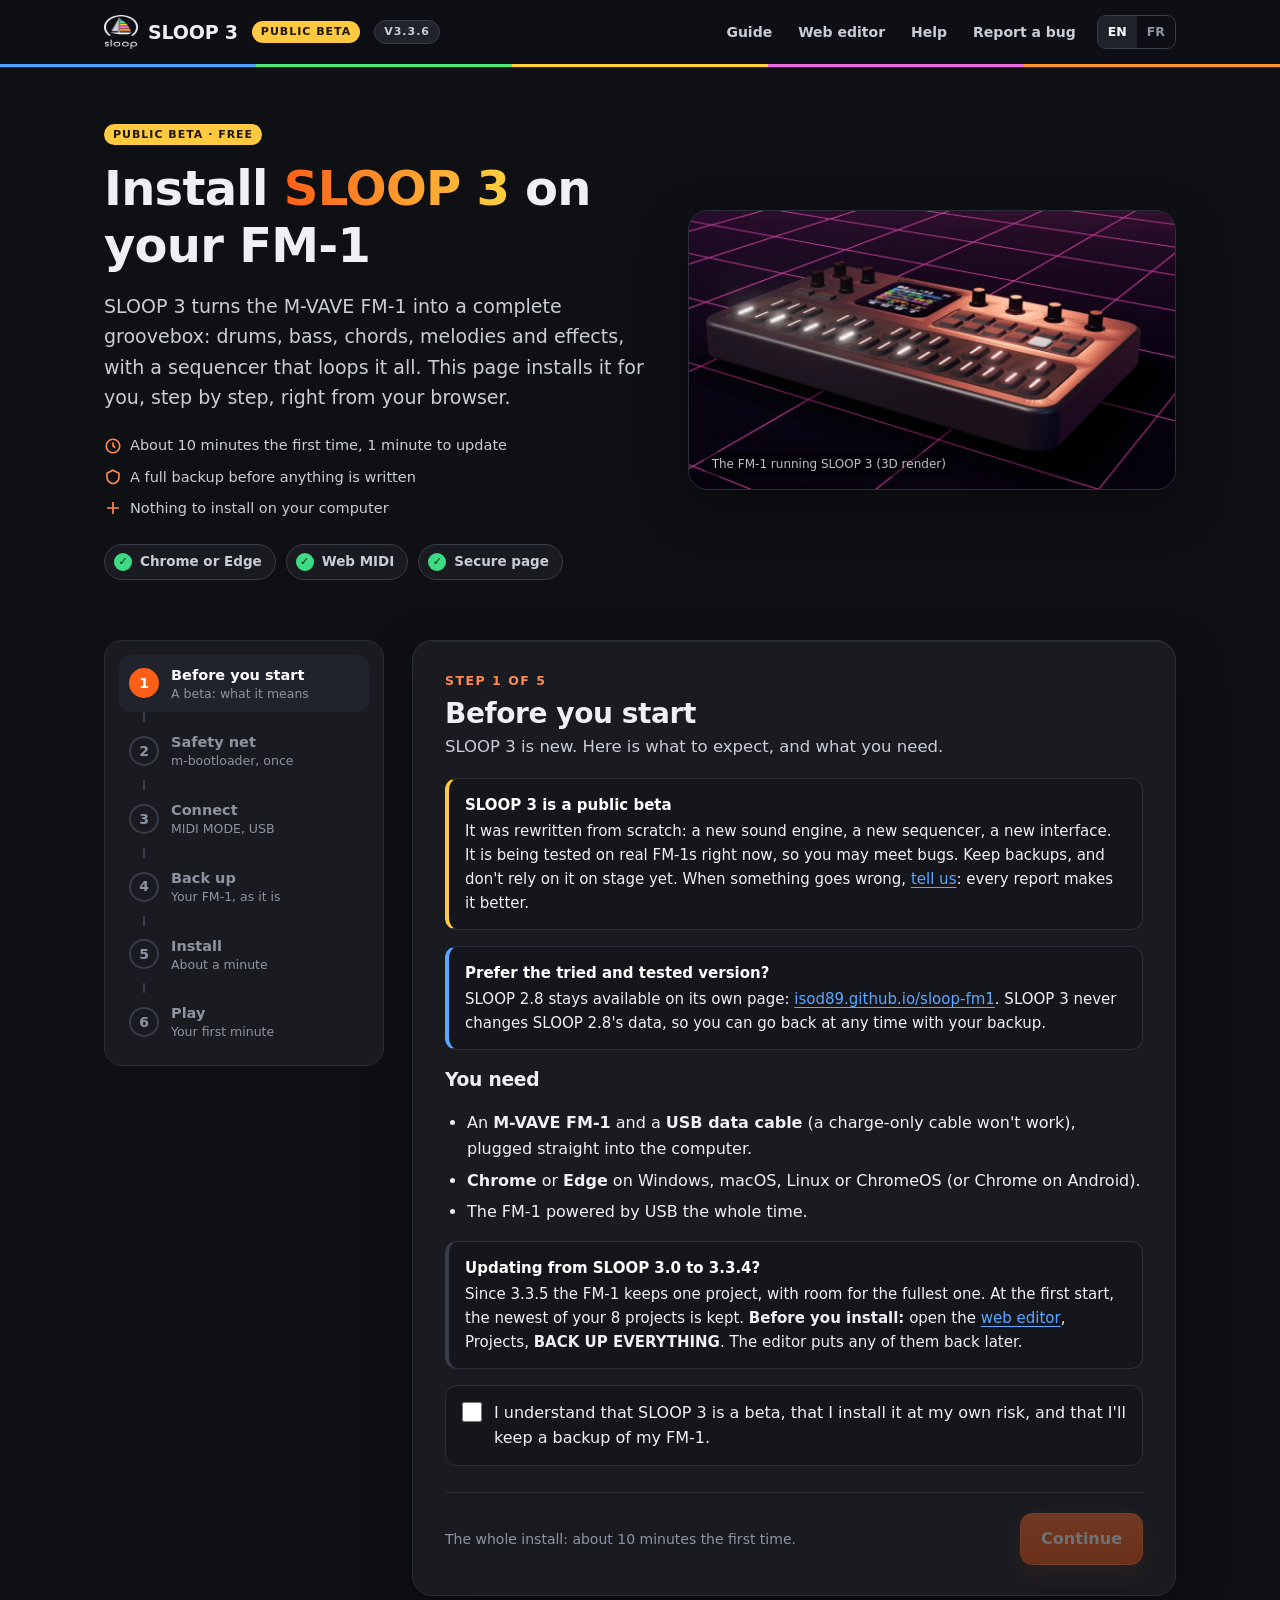
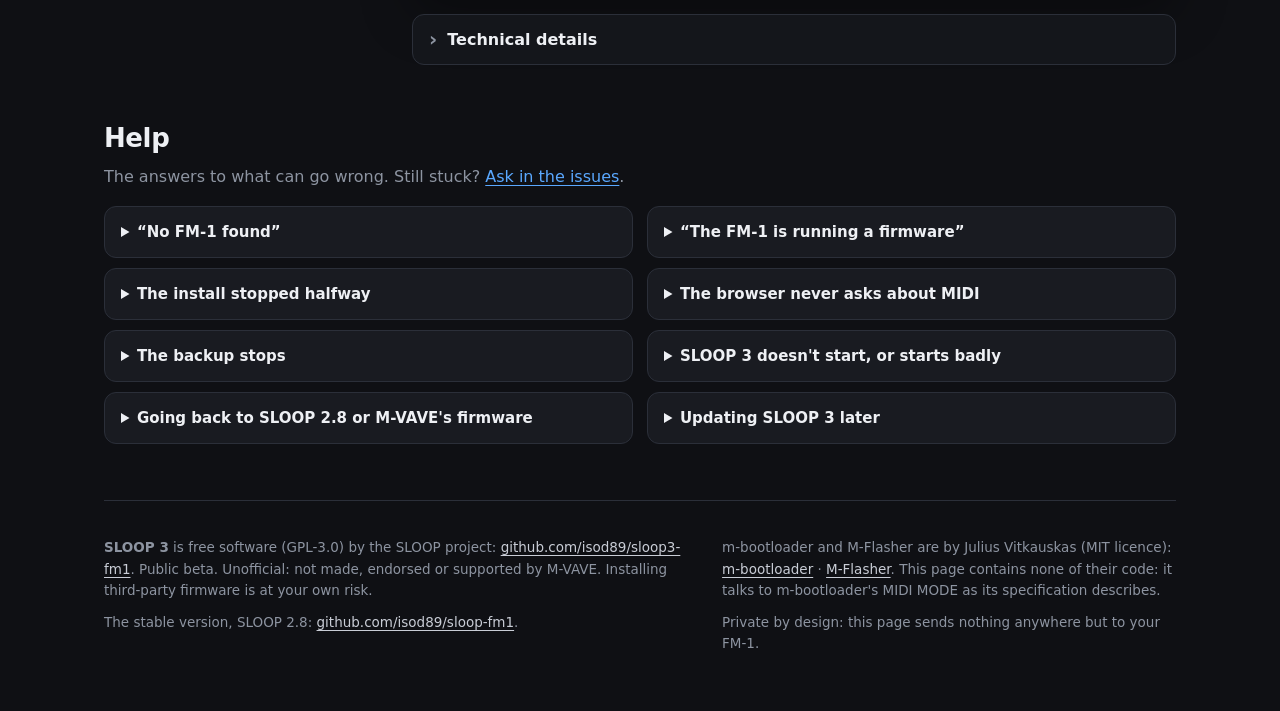
==== index.html @ f28964db "SLOOP 3.3.6: the public beta SLOOP 3, a free groovebox firmware for the M-VAVE FM-1, rewritten from " ====
<!doctype html>
<html lang="en"><head><meta charset="utf-8"><meta name="viewport" content="width=device-width,initial-scale=1">
<title>Install SLOOP 3 · public beta · M-VAVE FM-1</title>
<meta name="description" content="Install SLOOP 3, the free groovebox firmware for the M-VAVE FM-1, from your browser in a few guided steps.">
<meta name="theme-color" content="#0f1014">
<link rel="icon" href="[data-uri]">
<style>
:root{--bg:#0f1014;--bg2:#14161b;--panel:#191b21;--panel2:#20232b;--line:#2b2f39;--line2:#383d49;--ink:#eef0f4;--ink2:#c9cdd6;--dim:#8d94a1;
--acc:#fd5f18;--acc2:#ff8a4c;--ok:#3ddc84;--warn:#ffc940;--bad:#ff5d5d;--blue:#5aa8ff;--c1:#52a1ff;--c2:#52e67b;--c3:#ffcf40;--c4:#ec6ee1;--c5:#ff9229;
--r:14px;--sh:0 1px 0 rgba(255,255,255,.04) inset,0 18px 50px rgba(0,0,0,.35)}
*{box-sizing:border-box}
html{scroll-behavior:smooth;scroll-padding-top:84px}
body{margin:0;background:var(--bg);color:var(--ink);font:16px/1.6 Inter,system-ui,-apple-system,"Segoe UI",Roboto,sans-serif;-webkit-font-smoothing:antialiased}
a{color:var(--blue);text-underline-offset:3px}
a:hover{color:#8cc3ff}
:focus-visible{outline:3px solid var(--blue);outline-offset:2px;border-radius:8px}
code,kbd{font:13.5px ui-monospace,"SF Mono",Consolas,monospace;background:var(--panel2);border-radius:6px;padding:1px 6px}
kbd{border:1px solid var(--line2);border-bottom-width:3px;font-weight:700;color:#fff;font-family:Inter,system-ui,sans-serif;font-size:13px;letter-spacing:.03em}
h1,h2,h3{letter-spacing:-.015em;line-height:1.2}
p{margin:10px 0}ol,ul{padding-left:22px;margin:10px 0}li{margin:6px 0}
.dim{color:var(--dim)}.small{font-size:14px}.hide{display:none!important}
.wrap{max-width:1120px;margin:0 auto;padding:0 24px}
/* ---- the top bar */
.top{position:sticky;top:0;z-index:20;background:rgba(15,16,20,.86);backdrop-filter:saturate(1.4) blur(12px);-webkit-backdrop-filter:saturate(1.4) blur(12px);border-bottom:1px solid var(--line)}
.top .wrap{display:flex;align-items:center;gap:14px;height:64px}
.brand{display:flex;align-items:center;gap:10px;white-space:nowrap;color:var(--ink);text-decoration:none;font-weight:800;font-size:19px;letter-spacing:-.01em}
.brand img{width:34px;height:34px}
.badge{white-space:nowrap;display:inline-flex;align-items:center;font-size:11px;font-weight:800;letter-spacing:.09em;text-transform:uppercase;border-radius:999px;padding:3px 9px;line-height:1.4}
.badge.beta{background:var(--warn);color:#1d1600}.badge.ver{background:var(--panel2);color:var(--ink2);border:1px solid var(--line2)}
.top nav{margin-left:auto;display:flex;align-items:center;gap:4px}
.top nav a{color:var(--ink2);text-decoration:none;font-size:14px;font-weight:600;padding:8px 11px;border-radius:9px}
.top nav a:hover{background:var(--panel2);color:#fff}
.lang{display:flex;border:1px solid var(--line2);border-radius:9px;overflow:hidden;margin-left:6px}
.lang button{all:unset;cursor:pointer;font-size:12.5px;font-weight:800;padding:6px 10px;color:var(--dim)}
.lang button[aria-pressed=true]{background:var(--panel2);color:#fff}
@media(max-width:860px){.top nav a.opt{display:none}}
@media(max-width:480px){.top .badge.ver{display:none}.top .wrap{gap:10px;padding:0 16px}}
.stripe{height:3px;background:linear-gradient(90deg,var(--c1) 0 20%,var(--c2) 20% 40%,var(--c3) 40% 60%,var(--c4) 60% 80%,var(--c5) 80%)}
/* ---- the hero */
.hero{display:grid;grid-template-columns:1.05fr .95fr;gap:44px;align-items:center;padding:52px 0 34px}
.hero h1{font-size:48px;margin:14px 0 0;font-weight:800}
.hero h1 span{background:linear-gradient(90deg,var(--acc),var(--c3));-webkit-background-clip:text;background-clip:text;color:transparent}
.hero .lead{font-size:19px;color:var(--ink2);margin:16px 0 0;max-width:34em}
.facts{display:flex;flex-wrap:wrap;gap:8px 18px;margin:22px 0 0;padding:0;list-style:none;color:var(--ink2);font-size:14.5px}
.facts li{display:flex;align-items:center;gap:8px;margin:0}
.facts svg{color:var(--acc2)}
.shot{position:relative;border-radius:20px;overflow:hidden;border:1px solid var(--line);box-shadow:var(--sh);aspect-ratio:1000/574;background:#160c1e}
.shot img{display:block;width:100%;height:100%;object-fit:cover}
.shot .cap{position:absolute;left:14px;bottom:12px;font-size:12px;color:rgba(255,255,255,.75);background:rgba(0,0,0,.45);padding:3px 9px;border-radius:999px}
@media(max-width:900px){.hero{grid-template-columns:1fr;gap:28px;padding-top:34px}.hero h1{font-size:38px}}
/* ---- the system check */
.checks{display:flex;flex-wrap:wrap;gap:10px;margin:24px 0 0}
.chk{display:inline-flex;align-items:center;gap:8px;font-size:13.5px;font-weight:600;border:1px solid var(--line2);background:var(--panel);border-radius:999px;padding:6px 13px 6px 9px;color:var(--ink2)}
.chk i{width:18px;height:18px;border-radius:50%;display:grid;place-items:center;font-style:normal;font-size:11px;font-weight:900;color:#06200f;background:var(--ok)}
.chk.no i{background:var(--bad);color:#2a0606}.chk.no{border-color:#6b2a2a;color:#ffd6d6}
.blocker{margin:18px 0 0;border:1px solid #6b2a2a;background:#241315;border-radius:var(--r);padding:16px 18px}
.blocker b{color:#ffb3b3}
/* ---- the wizard */
.wizard{display:grid;grid-template-columns:280px 1fr;gap:28px;align-items:start;margin:26px 0 10px}
.rail{position:sticky;top:88px;list-style:none;margin:0;padding:14px;background:var(--panel);border:1px solid var(--line);border-radius:18px}
.rail li{margin:0}
.rail button{all:unset;box-sizing:border-box;display:flex;gap:12px;align-items:center;width:100%;padding:11px 10px;border-radius:12px;cursor:pointer;color:var(--dim)}
.rail button:disabled{cursor:default}
.rail button:not(:disabled):hover{background:var(--panel2)}
.rail .n{flex:none;width:30px;height:30px;border-radius:50%;display:grid;place-items:center;font-weight:800;font-size:14px;border:2px solid var(--line2);color:var(--dim)}
.rail .t{font-weight:700;font-size:14.5px;line-height:1.25}.rail .t small{display:block;font-weight:500;font-size:12.5px;color:var(--dim);margin-top:2px}
.rail li.now button{background:var(--panel2);color:#fff}.rail li.now .n{border-color:var(--acc);color:#fff;background:var(--acc)}
.rail li.done button{color:var(--ink2)}.rail li.done .n{border-color:var(--ok);background:var(--ok);color:#06200f}
.rail li.done .n::before{content:"✓"}.rail li.done .n span{display:none}
.rail .line{width:2px;height:10px;background:var(--line2);margin:0 0 0 24px}
@media(max-width:900px){.wizard{grid-template-columns:1fr}.rail{position:static;display:flex;overflow-x:auto;gap:4px;padding:8px}.rail .line{display:none}.rail button{padding:8px}.rail .t small{display:none}.rail .t{font-size:13px;white-space:nowrap}}
.pane{background:var(--panel);border:1px solid var(--line);border-radius:20px;padding:30px 32px;box-shadow:var(--sh);min-height:420px;animation:in .25s ease}
@keyframes in{from{opacity:0;transform:translateY(6px)}to{opacity:1;transform:none}}
.pane .eyebrow{font-size:12.5px;font-weight:800;letter-spacing:.12em;text-transform:uppercase;color:var(--acc2)}
.pane h2{font-size:28px;margin:6px 0 4px;font-weight:800}
.pane .sub{color:var(--ink2);margin:0 0 18px;font-size:16.5px}
@media(max-width:600px){.pane{padding:22px 18px}.pane h2{font-size:24px}}
.foot{display:flex;flex-wrap:wrap;gap:10px;align-items:center;justify-content:space-between;margin-top:26px;padding-top:20px;border-top:1px solid var(--line)}
.foot .right{display:flex;gap:10px;margin-left:auto}
/* buttons */
.btn{font:inherit;font-size:16px;font-weight:700;border-radius:12px;padding:12px 20px;cursor:pointer;border:1px solid var(--line2);background:var(--panel2);color:var(--ink);display:inline-flex;align-items:center;gap:9px;text-decoration:none;transition:filter .15s,transform .05s,background .15s}
.btn:hover:not(:disabled){filter:brightness(1.18);color:var(--ink)}.btn:active:not(:disabled){transform:translateY(1px)}
.btn.primary{background:linear-gradient(180deg,#ff6a26,#f05410);border-color:#ff7a3d;color:#fff;box-shadow:0 8px 24px rgba(253,95,24,.25)}
.btn.primary:hover:not(:disabled){color:#fff}
.btn.big{font-size:18px;padding:16px 28px;border-radius:14px}
.btn.ghost{background:transparent;border-color:transparent;color:var(--ink2)}.btn.ghost:hover:not(:disabled){background:var(--panel2)}
.btn:disabled{opacity:.38;cursor:not-allowed}
/* notes and lists */
.note{border-radius:12px;padding:14px 16px;margin:16px 0;background:var(--bg2);border:1px solid var(--line);border-left:4px solid var(--line2);font-size:15px}
.note.warn{border-left-color:var(--warn)}.note.safe{border-left-color:var(--ok)}.note.info{border-left-color:var(--blue)}.note.bad{border-left-color:var(--bad);background:#1d1214}
.note>b:first-child{color:#fff;display:block;margin-bottom:2px}
.note ul{margin:6px 0 0}
.steps{counter-reset:s;list-style:none;padding:0;margin:14px 0}
.steps>li{counter-increment:s;position:relative;padding:0 0 0 44px;margin:14px 0}
.steps>li::before{content:counter(s);position:absolute;left:0;top:0;width:28px;height:28px;border-radius:9px;background:var(--panel2);border:1px solid var(--line2);display:grid;place-items:center;font-weight:800;font-size:14px;color:var(--ink2)}
.check{display:flex;gap:12px;align-items:flex-start;padding:14px 16px;border:1px solid var(--line);border-radius:12px;background:var(--bg2);margin:10px 0;cursor:pointer}
.check:hover{border-color:var(--line2)}
.check input{width:20px;height:20px;margin:2px 0 0;accent-color:var(--acc);flex:none}
.choices{display:grid;grid-template-columns:1fr 1fr;gap:14px;margin:18px 0}
@media(max-width:640px){.choices{grid-template-columns:1fr}}
.choice{all:unset;box-sizing:border-box;cursor:pointer;border:1px solid var(--line2);background:var(--bg2);border-radius:16px;padding:18px 18px 16px;display:block;transition:border-color .15s,background .15s}
.choice:hover{border-color:var(--acc2)}.choice[aria-pressed=true]{border-color:var(--acc);background:#22160f}
.choice b{display:block;font-size:17px;color:#fff;margin-bottom:4px}.choice span{color:var(--ink2);font-size:14.5px}
.choice .ico{width:36px;height:36px;border-radius:10px;display:grid;place-items:center;margin-bottom:12px;background:var(--panel2);font-size:18px}
.media{display:grid;grid-template-columns:1fr 1fr;gap:22px;align-items:center;margin:8px 0}
@media(max-width:760px){.media{grid-template-columns:1fr}}
.media img{width:100%;border-radius:14px;border:1px solid var(--line);display:block}
.ways{display:grid;gap:12px;margin:12px 0}
.way{border:1px solid var(--line);background:var(--bg2);border-radius:14px;padding:16px 18px}
.way.rec{border-color:#2c6a45}
.way .tag{font-size:11.5px;font-weight:800;letter-spacing:.09em;text-transform:uppercase;color:var(--dim)}.way.rec .tag{color:var(--ok)}
.way h3{margin:4px 0 6px;font-size:17px}
.links{display:flex;flex-wrap:wrap;gap:8px;margin:8px 0}
.links a{border:1px solid var(--line2);border-radius:9px;padding:6px 12px;text-decoration:none;font-size:14px;font-weight:600;color:var(--ink)}
.links a:hover{border-color:var(--blue)}
details.more{margin:12px 0;border:1px solid var(--line);border-radius:12px;background:var(--bg2)}
details.more>summary{cursor:pointer;padding:12px 16px;font-weight:700;list-style:none;display:flex;align-items:center;gap:10px}
details.more>summary::before{content:"›";font-size:20px;line-height:1;transition:transform .15s;color:var(--dim)}
details.more[open]>summary::before{transform:rotate(90deg)}
details.more>div{padding:0 16px 14px}
/* the device card, the progress */
.device{display:flex;gap:16px;align-items:center;border:1px solid #2c6a45;background:#11201a;border-radius:14px;padding:14px 16px;margin:16px 0}
.device .dot{width:12px;height:12px;border-radius:50%;background:var(--ok);box-shadow:0 0 0 5px rgba(61,220,132,.18);flex:none}
.device b{color:#fff}.device .meta{color:var(--ink2);font-size:14px}
.wait{display:flex;gap:14px;align-items:center;border:1px dashed var(--line2);border-radius:14px;padding:14px 16px;margin:16px 0;color:var(--ink2)}
.spin{width:22px;height:22px;border-radius:50%;border:3px solid var(--line2);border-top-color:var(--acc);animation:sp 0.9s linear infinite;flex:none}
@keyframes sp{to{transform:rotate(360deg)}}
.status{margin:16px 0 0;font-weight:600;min-height:1.6em;color:var(--ink2)}
.status.ok{color:var(--ok)}.status.bad{color:var(--bad)}
.prog{margin:18px 0 6px}
.prog .row{display:flex;justify-content:space-between;font-size:14px;color:var(--ink2);margin-bottom:8px;font-variant-numeric:tabular-nums}
.prog .row b{color:#fff;font-size:15px}
.bar{height:12px;background:var(--panel2);border-radius:99px;overflow:hidden;border:1px solid var(--line)}
.bar>div{height:100%;width:0;background:linear-gradient(90deg,var(--acc),var(--c3));border-radius:99px;transition:width .25s}
.phases{display:flex;gap:8px;margin:14px 0 0;flex-wrap:wrap}
.phase{font-size:13px;font-weight:700;border:1px solid var(--line2);border-radius:999px;padding:5px 12px;color:var(--dim)}
.phase.now{border-color:var(--acc);color:#fff;background:#2a170d}.phase.done{border-color:#2c6a45;color:var(--ok)}
.summary{display:grid;grid-template-columns:auto 1fr;gap:6px 18px;border:1px solid var(--line);border-radius:14px;padding:16px 18px;background:var(--bg2);margin:14px 0;font-size:15px}
.summary dt{color:var(--dim)}.summary dd{margin:0;color:#fff;font-weight:600}
.big-ok{width:76px;height:76px;border-radius:50%;background:var(--ok);display:grid;place-items:center;margin:4px 0 14px;box-shadow:0 0 0 10px rgba(61,220,132,.14)}
.big-ok svg{width:40px;height:40px;color:#06200f}
.cards{display:grid;grid-template-columns:repeat(3,1fr);gap:12px;margin:16px 0}
@media(max-width:760px){.cards{grid-template-columns:1fr}}
.card{border:1px solid var(--line);background:var(--bg2);border-radius:14px;padding:16px}
.card b{display:block;color:#fff;margin-bottom:4px}.card p{margin:0;color:var(--ink2);font-size:14.5px}
#log{background:#0b0c0f;border:1px solid var(--line);border-radius:10px;padding:12px 14px;max-height:240px;overflow:auto;white-space:pre-wrap;font:12.5px/1.55 ui-monospace,Consolas,monospace;color:#b9bec9;margin-top:8px}
#log .ok{color:var(--ok)}#log .bad{color:var(--bad)}
/* help, footer */
.help{margin:46px 0 0}
.help h2{font-size:26px;margin:0 0 4px}
.faq{display:grid;grid-template-columns:1fr 1fr;gap:10px 14px;margin:16px 0}
@media(max-width:760px){.faq{grid-template-columns:1fr}}
.faq details{border:1px solid var(--line);background:var(--panel);border-radius:12px;padding:0}
.faq summary{cursor:pointer;padding:13px 16px;font-weight:700;font-size:15px}
.faq details>div{padding:0 16px 14px;color:var(--ink2);font-size:15px}
footer{margin:56px 0 0;border-top:1px solid var(--line);padding:26px 0 46px;color:var(--dim);font-size:13.5px}
footer .cols{display:grid;grid-template-columns:1.3fr 1fr;gap:28px}
@media(max-width:760px){footer .cols{grid-template-columns:1fr}}
footer a{color:var(--ink2)}
.toast{position:fixed;left:50%;bottom:22px;transform:translateX(-50%);background:#2a170d;border:1px solid var(--acc);color:#fff;font-weight:600;padding:12px 18px;border-radius:12px;box-shadow:var(--sh);z-index:50;max-width:92vw}
</style></head><body>

<header class="top"><div class="wrap">
<a class="brand" href="#top"><img src="[data-uri]" alt="">SLOOP 3</a>
<span class="badge beta" data-t="beta">Public beta</span><span class="badge ver">v3.3.6</span>
<nav aria-label="Links">
<a class="opt" href="https://github.com/isod89/sloop3-fm1/blob/main/docs/GUIDE.md" data-t="navGuide">Guide</a>
<a class="opt" href="https://isod89.github.io/sloop3-fm1/editor.html" data-t="navEditor">Web editor</a>
<a class="opt" href="#help" data-t="navHelp">Help</a>
<a class="opt" href="https://github.com/isod89/sloop3-fm1/issues/new/choose" data-t="navBug">Report a bug</a>
<div class="lang" role="group" aria-label="Language"><button id="lang-en" aria-pressed="true">EN</button><button id="lang-fr" aria-pressed="false">FR</button></div>
</nav>
</div><div class="stripe"></div></header>

<main class="wrap" id="top">
<section class="hero">
<div>
<span class="badge beta" data-t="heroBadge">Public beta · free</span>
<h1 data-t="heroTitle">Install <span>SLOOP 3</span> on your FM-1</h1>
<p class="lead" data-t="heroLead">SLOOP 3 turns the M-VAVE FM-1 into a complete groovebox: drums, bass, chords, melodies and effects, with a sequencer that loops it all. This page installs it for you, step by step, right from your browser.</p>
<ul class="facts">
<li><svg width="18" height="18" viewBox="0 0 24 24" fill="none" stroke="currentColor" stroke-width="2.2"><circle cx="12" cy="12" r="9"/><path d="M12 7v5l3 2"/></svg><span data-t="fact1">About 10 minutes the first time, 1 minute to update</span></li>
<li><svg width="18" height="18" viewBox="0 0 24 24" fill="none" stroke="currentColor" stroke-width="2.2"><path d="M12 3l8 4v5c0 5-3.5 8-8 9-4.5-1-8-4-8-9V7z"/></svg><span data-t="fact2">A full backup before anything is written</span></li>
<li><svg width="18" height="18" viewBox="0 0 24 24" fill="none" stroke="currentColor" stroke-width="2.2"><path d="M4 12h16M12 4v16"/></svg><span data-t="fact3">Nothing to install on your computer</span></li>
</ul>
<div class="checks" id="checks"></div>
<div class="blocker hide" id="blocker"></div>
</div>
<figure class="shot" style="margin:0"><img src="[data-uri]" alt="The M-VAVE FM-1 running SLOOP 3" data-t-alt="heroAlt"><figcaption class="cap" data-t="heroCap">The FM-1 running SLOOP 3 (3D render)</figcaption></figure>
</section>

<div class="wizard" id="wizard">
<ol class="rail" id="rail">
<li id="st1" class="now"><button data-go="1"><span class="n"><span>1</span></span><span class="t" data-t="r1">Before you start<small>A beta: what it means</small></span></button></li>
<li aria-hidden="true"><div class="line"></div></li>
<li id="st2"><button data-go="2" disabled><span class="n"><span>2</span></span><span class="t" data-t="r2">Safety net<small>m-bootloader, once</small></span></button></li>
<li aria-hidden="true"><div class="line"></div></li>
<li id="st3"><button data-go="3" disabled><span class="n"><span>3</span></span><span class="t" data-t="r3">Connect<small>MIDI MODE, USB</small></span></button></li>
<li aria-hidden="true"><div class="line"></div></li>
<li id="st4"><button data-go="4" disabled><span class="n"><span>4</span></span><span class="t" data-t="r4">Back up<small>Your FM-1, as it is</small></span></button></li>
<li aria-hidden="true"><div class="line"></div></li>
<li id="st5"><button data-go="5" disabled><span class="n"><span>5</span></span><span class="t" data-t="r5">Install<small>About a minute</small></span></button></li>
<li aria-hidden="true"><div class="line"></div></li>
<li id="st6"><button data-go="6" disabled><span class="n"><span>6</span></span><span class="t" data-t="r6">Play<small>Your first minute</small></span></button></li>
</ol>

<div>
<!-- 1 -->
<section class="pane" id="p1" aria-labelledby="h1">
<div class="eyebrow" data-t="e1">Step 1 of 5</div>
<h2 id="h1" data-t="h1">Before you start</h2>
<p class="sub" data-t="s1">SLOOP 3 is new. Here is what to expect, and what you need.</p>
<div class="note warn"><b data-t="betaT">SLOOP 3 is a public beta</b><span data-t="betaB">It was rewritten from scratch: a new sound engine, a new sequencer, a new interface. It is being tested on real FM-1s right now, so you may meet bugs. Keep backups, and don't rely on it on stage yet. When something goes wrong, <a href="https://github.com/isod89/sloop3-fm1/issues/new/choose">tell us</a>: every report makes it better.</span></div>
<div class="note info"><b data-t="stableT">Prefer the tried and tested version?</b><span data-t="stableB">SLOOP 2.8 stays available on its own page: <a href="https://isod89.github.io/sloop-fm1/">isod89.github.io/sloop-fm1</a>. SLOOP 3 never changes SLOOP 2.8's data, so you can go back at any time with your backup.</span></div>
<h3 data-t="needT">You need</h3>
<ul>
<li data-t="need1">An <b>M-VAVE FM-1</b> and a <b>USB data cable</b> (a charge-only cable won't work), plugged straight into the computer.</li>
<li data-t="need2"><b>Chrome</b> or <b>Edge</b> on Windows, macOS, Linux or ChromeOS (or Chrome on Android).</li>
<li data-t="need3">The FM-1 powered by USB the whole time.</li>
</ul>
<div class="note"><b data-t="upT">Updating from SLOOP 3.0 to 3.3.4?</b><span data-t="upB">Since 3.3.5 the FM-1 keeps one project, with room for the fullest one. At the first start, the newest of your 8 projects is kept. <b>Before you install:</b> open the <a href="https://isod89.github.io/sloop3-fm1/editor.html">web editor</a>, Projects, <b>BACK UP EVERYTHING</b>. The editor puts any of them back later.</span></div>
<label class="check"><input type="checkbox" id="ok1"><span data-t="ack">I understand that SLOOP 3 is a beta, that I install it at my own risk, and that I'll keep a backup of my FM-1.</span></label>
<div class="foot"><span class="dim small" data-t="time1">The whole install: about 10 minutes the first time.</span><div class="right"><button class="btn primary" id="n1" disabled data-t="cont">Continue</button></div></div>
</section>

<!-- 2 -->
<section class="pane hide" id="p2" aria-labelledby="h2">
<div class="eyebrow" data-t="e2">Step 2 of 5</div>
<h2 id="h2" data-t="h2">The safety net: m-bootloader</h2>
<p class="sub" data-t="s2">SLOOP 3 installs through m-bootloader, a small free program that sits under the firmware. If an install is ever interrupted, your FM-1 opens a recovery menu instead of getting stuck. You set it up once.</p>
<div class="media">
<img src="[data-uri]" alt="The PLAY button of the FM-1" data-t-alt="playAlt">
<div>
<h3 style="margin-top:0" data-t="haveT">Is it already there? Check in 10 seconds</h3>
<ol class="steps">
<li data-t="have1">Switch the FM-1 <b>off</b>.</li>
<li data-t="have2">Hold <kbd>PLAY</kbd> and switch it <b>on</b>. Keep holding about a second.</li>
<li data-t="have3">A menu with <b>BOOT APP</b>, <b>DOWNLOAD MODE</b> and <b>MIDI MODE</b>? Then it's there.</li>
</ol>
</div></div>
<div class="choices" role="group" aria-label="m-bootloader">
<button class="choice" id="mbYes" aria-pressed="false"><div class="ico">✓</div><b data-t="yesT">I see the menu</b><span data-t="yesB">m-bootloader is installed. Go on to connect.</span></button>
<button class="choice" id="mbNo" aria-pressed="false"><div class="ico">?</div><b data-t="noT">No menu, or not sure</b><span data-t="noB">Set up m-bootloader first. We'll walk you through it.</span></button>
</div>
<div id="mbGuide" class="hide">
<div class="ways">
<div class="way rec">
<span class="tag" data-t="w1tag">Recommended · Windows, macOS, Linux</span>
<h3 data-t="w1T">With M-Flasher</h3>
<div class="links"><a href="https://github.com/jvitkauskas/m-flasher/releases/latest" target="_blank" rel="noopener">M-Flasher ↗</a><a href="https://github.com/jvitkauskas/m-bootloader/releases/latest" target="_blank" rel="noopener">m-bootloader (fm1-uboot.boot) ↗</a></div>
<ol class="steps">
<li data-t="w1a">Download <b>M-Flasher</b> and <code>fm1-uboot.boot</code> (links above). <span class="dim small">Windows: run <code>M-Flasher.exe</code> as administrator (it isn't signed: <i>More info → Run anyway</i>). macOS: <i>System Settings → Privacy &amp; Security → Open Anyway</i>.</span></li>
<li data-t="w1b">Connect the FM-1 and click <b>DOWNLOAD MODE</b> in M-Flasher (or, with SLOOP 2.8 running, hold <kbd>OCT-</kbd> and <kbd>OCT+</kbd> for 5 seconds). The screen doesn't change; the computer sees a disk named <code>WL82 UBOOT1.00</code>. <b>If Windows offers to format it, click Cancel.</b></li>
<li data-t="w1c"><b>Back up</b> the whole FM-1 with M-Flasher and keep the file: it brings your FM-1 back exactly as it is today.</li>
<li data-t="w1d">Install the bootloader with <code>fm1-uboot.boot</code>. Only the boot area is written: your current firmware stays.</li>
<li data-t="w1e">Switch the FM-1 off and on while holding <kbd>PLAY</kbd>: the menu appears.</li>
</ol>
</div>
<div class="way">
<span class="tag" data-t="w2tag">Alternative · FM-1 on M-VAVE's own firmware</span>
<h3 data-t="w2T">With M-VAVE's M-UPGRADE app</h3>
<p data-t="w2a">Download <code>fm1-uboot.fwsc</code> from the <a href="https://github.com/jvitkauskas/m-bootloader/releases/latest" target="_blank" rel="noopener">latest m-bootloader release</a>, open it in M-UPGRADE (close other MIDI apps first) and start the upgrade. It writes only the bootloader. If in doubt, prefer M-Flasher, which also makes the full backup.</p>
</div>
</div>
<div class="note warn"><b data-t="mbWarnT">Good to know</b><ul data-t="mbWarnB"><li>Keep the power on while the bootloader is written.</li><li>Newer FM-1s may have another flash chip, the <b>UCUN UC25HQ80</b> (JEDEC <code>0xB36014</code>), on which m-bootloader is little tested. If M-Flasher reports it, read the <a href="https://github.com/jvitkauskas/m-bootloader#status">status notes</a> first.</li><li>M-VAVE's official updates put their own bootloader back: after one, do this step again.</li></ul></div>
<button class="btn" id="mbDone" data-t="mbDone">Done: I see the menu now</button>
</div>
<div class="foot"><button class="btn ghost" data-back="1" data-t="back">← Back</button><div class="right"><button class="btn primary" id="n2" disabled data-t="cont">Continue</button></div></div>
</section>

<!-- 3 -->
<section class="pane hide" id="p3" aria-labelledby="h3">
<div class="eyebrow" data-t="e3">Step 3 of 5</div>
<h2 id="h3" data-t="h3">Connect your FM-1</h2>
<p class="sub" data-t="s3">Start the FM-1 in MIDI MODE, plug it in, and let this page find it.</p>
<ol class="steps">
<li data-t="c1">Switch the FM-1 off, then on while holding <kbd>PLAY</kbd>.</li>
<li data-t="c2">In the menu, choose <b>MIDI MODE</b> with <kbd>OCT-</kbd> / <kbd>OCT+</kbd>, then press <kbd>PLAY</kbd>. The screen asks you to connect USB.</li>
<li data-t="c3">Plug it into the computer with the USB cable, then click <b>Connect</b>. When the browser asks to control your MIDI devices, click <b>Allow</b>.</li>
</ol>
<div class="buttons"><button class="btn primary big" id="con" data-t="connect">Connect</button></div>
<div class="wait hide" id="waiting"><div class="spin"></div><div><b data-t="waitT">Looking for your FM-1…</b><div class="small dim" data-t="waitB">Keep it in MIDI MODE and plugged in. It's found automatically as soon as it appears.</div></div></div>
<div class="device hide" id="device"><div class="dot"></div><div><b data-t="devT">FM-1 connected</b><div class="meta" id="devMeta"></div></div></div>
<div class="status" id="status" role="status" aria-live="polite"></div>
<div class="note bad hide" id="err3"></div>
<div class="foot"><button class="btn ghost" data-back="2" data-t="back">← Back</button><div class="right"><button class="btn primary" id="n3" disabled data-t="cont">Continue</button></div></div>
</section>

<!-- 4 -->
<section class="pane hide" id="p4" aria-labelledby="h4">
<div class="eyebrow" data-t="e4">Step 4 of 5</div>
<h2 id="h4" data-t="h4">Back up your FM-1</h2>
<p class="sub" data-t="s4">A copy of the whole FM-1 (1 MB), saved to your downloads. Nothing is written. With this file, your FM-1 can always come back exactly as it is now.</p>
<div class="buttons"><button class="btn primary big" id="bak" data-t="backup">Back up my FM-1</button></div>
<div class="prog hide" id="bprog"><div class="row"><b id="bpct">0 %</b><span id="beta"></span></div><div class="bar"><div id="bfill"></div></div></div>
<div class="device hide" id="bdone"><div class="dot"></div><div><b data-t="bdoneT">Backup saved</b><div class="meta" id="bname"></div></div></div>
<div class="note bad hide" id="err4"></div>
<label class="check"><input type="checkbox" id="haveBak"><span data-t="haveBak">I already have a full backup of this FM-1, made with M-Flasher.</span></label>
<div class="foot"><button class="btn ghost" data-back="3" data-t="back">← Back</button><div class="right"><button class="btn primary" id="n4" disabled data-t="cont">Continue</button></div></div>
</section>

<!-- 5 -->
<section class="pane hide" id="p5" aria-labelledby="h5">
<div class="eyebrow" data-t="e5">Step 5 of 5</div>
<h2 id="h5" data-t="h5">Install SLOOP 3</h2>
<p class="sub" data-t="s5">About a minute. The FM-1 first checks the whole package, without erasing anything, then writes it.</p>
<dl class="summary"><dt data-t="sumFw">Firmware</dt><dd>SLOOP 3 v3.3.6 <span class="badge beta" data-t="beta">Public beta</span></dd><dt data-t="sumDev">Device</dt><dd id="sumDev">—</dd><dt data-t="sumBak">Backup</dt><dd id="sumBak">—</dd></dl>
<div class="note warn"><b data-t="keepT">During the install</b><span data-t="keepB">Don't unplug the FM-1, and keep this tab in front: browsers slow down tabs in the background.</span></div>
<div class="buttons"><button class="btn primary big" id="go" disabled data-t="install">Install SLOOP 3</button></div>
<div class="prog hide" id="iprog"><div class="row"><b id="ipct">0 %</b><span id="ieta"></span></div><div class="bar"><div id="fill"></div></div>
<div class="phases"><span class="phase" id="ph1" data-t="ph1">1 · Checking (nothing erased)</span><span class="phase" id="ph2" data-t="ph2">2 · Writing</span><span class="phase" id="ph3" data-t="ph3">3 · Restarting</span></div></div>
<div class="note bad hide" id="err5"></div>
<div class="foot"><button class="btn ghost" data-back="4" id="b5" data-t="back">← Back</button></div>
</section>

<!-- 6 -->
<section class="pane hide" id="p6" aria-labelledby="h6">
<div class="big-ok"><svg viewBox="0 0 24 24" fill="none" stroke="currentColor" stroke-width="3" stroke-linecap="round" stroke-linejoin="round"><path d="M5 12.5l4.5 4.5L19 7.5"/></svg></div>
<h2 id="h6" data-t="h6">SLOOP 3 is installed</h2>
<p class="sub" data-t="s6">The FM-1 restarts on SLOOP 3 and the sailboat logo draws itself in. Turn <b>MASTER</b> up gently, and have fun.</p>
<div class="cards">
<div class="card"><b data-t="f1T">Sounds</b><p data-t="f1B"><kbd>ALGORITHM</kbd> picks the track (synths 1–4, drums 5). <kbd>PRESETS</kbd> opens SOUNDS, every sound by category.</p></div>
<div class="card"><b data-t="f2T">Record</b><p data-t="f2B"><kbd>PLAY</kbd>, then <kbd>REC</kbd>, and play the keys. Hold <kbd>EDIT</kbd> + <kbd>OCT-</kbd> to undo.</p></div>
<div class="card"><b data-t="f3T">Play live</b><p data-t="f3B">Hold <kbd>FX</kbd> and play a key: an effect. Hold <kbd>HOME</kbd>: open, new, save light up.</p></div>
</div>
<div class="buttons" style="display:flex;flex-wrap:wrap;gap:10px">
<a class="btn primary" href="https://isod89.github.io/sloop3-fm1/editor.html" data-t="openEd">Open the web editor</a>
<a class="btn" href="https://github.com/isod89/sloop3-fm1/blob/main/docs/GUIDE.md" data-t="readGuide">Read the guide</a>
<a class="btn" href="https://github.com/isod89/sloop3-fm1/issues/new/choose" data-t="report">Report a bug</a>
</div>
<div class="note info"><b data-t="from28T">Coming from SLOOP 2.8?</b><span data-t="from28B">At its first start, SLOOP 3 opens what SLOOP 2.8 left: your sections become patterns, and your presets, favourites, samples, SYN kits, FM6 bank and settings come along. SLOOP 2.8's data is only read, never written.</span></div>
</section>

<details class="more" style="margin-top:18px"><summary data-t="details">Technical details</summary><div><div id="log"></div></div></details>
</div>
</div>

<section class="help" id="help">
<h2 data-t="helpT">Help</h2>
<p class="dim" data-t="helpS">The answers to what can go wrong. Still stuck? <a href="https://github.com/isod89/sloop3-fm1/issues/new/choose">Ask in the issues</a>.</p>
<div class="faq">
<details><summary data-t="q1">“No FM-1 found”</summary><div data-t="a1">Check that the FM-1 shows MIDI MODE (step 3), and that the cable carries data: try another cable or USB port, without a hub. Close other apps that use MIDI (M-UPGRADE, editors, music software), then click Connect again.</div></details>
<details><summary data-t="q2">“The FM-1 is running a firmware”</summary><div data-t="a2">It started SLOOP, or another firmware, instead of the menu. Switch it off, then on while holding <kbd>PLAY</kbd> about a second. If no menu appears, m-bootloader isn't installed yet (step 2).</div></details>
<details><summary data-t="q3">The install stopped halfway</summary><div data-t="a3">Nothing is lost. Nothing is erased before the whole package has been checked. If it stops while writing, m-bootloader sees an incomplete firmware at the next start and opens its menu by itself: reload this page and install again.</div></details>
<details><summary data-t="q4">The browser never asks about MIDI</summary><div data-t="a4">Use Chrome or Edge. Click the icon left of the address, open the site settings, and allow MIDI devices. Then reload the page.</div></details>
<details><summary data-t="q5">The backup stops</summary><div data-t="a5">Some m-bootloader versions don't answer reads. Make the backup with M-Flasher instead (step 2), then tick “I already have a full backup”.</div></details>
<details><summary data-t="q6">SLOOP 3 doesn't start, or starts badly</summary><div data-t="a6">Hold <kbd>OCT-</kbd> while switching on: <b>RESCUE</b>. <kbd>PLAY</kbd> starts with an empty project (your saved project is kept). Or hold <kbd>PLAY</kbd> for m-bootloader's menu and install again. Then tell us what the screen showed.</div></details>
<details><summary data-t="q7">Going back to SLOOP 2.8 or M-VAVE's firmware</summary><div data-t="a7">Restore your backup with M-Flasher (hold <kbd>REC</kbd> while switching on for download mode). It brings the FM-1 back exactly as it was when you made it. Projects made with SLOOP 3 since then are not in it: save them as files with the web editor first.</div></details>
<details><summary data-t="q8">Updating SLOOP 3 later</summary><div data-t="a8">Open this page again: steps 3 to 5, about a minute. Your project and your sounds stay.</div></details>
</div>
</section>

<footer><div class="cols">
<div><p data-t="foot1"><b>SLOOP 3</b> is free software (GPL-3.0) by the SLOOP project: <a href="https://github.com/isod89/sloop3-fm1">github.com/isod89/sloop3-fm1</a>. Public beta. Unofficial: not made, endorsed or supported by M-VAVE. Installing third-party firmware is at your own risk.</p>
<p data-t="foot2">The stable version, SLOOP 2.8: <a href="https://github.com/isod89/sloop-fm1">github.com/isod89/sloop-fm1</a>.</p></div>
<div><p data-t="foot3">m-bootloader and M-Flasher are by Julius Vitkauskas (MIT licence): <a href="https://github.com/jvitkauskas/m-bootloader">m-bootloader</a> · <a href="https://github.com/jvitkauskas/m-flasher">M-Flasher</a>. This page contains none of their code: it talks to m-bootloader's MIDI MODE as its specification describes.</p>
<p data-t="foot4">Private by design: this page sends nothing anywhere but to your FM-1.</p></div>
</div></footer>
</main>
<div class="toast hide" id="toast" role="alert"></div>
<script>
/* SPDX-License-Identifier: GPL-3.0-only
 * The firmware package, built in the browser for the unit's chip key (m-bootloader docs/SPEC.md 5.1, 5.6, 11.6):
 * the plain application area (tools/mkfw.py) encrypted with the key, inside a flash.bin, inside a package of one
 * entry that m-bootloader's MIDI mode reads with 0x30 requests. Written for this project. */
function crc16(d, c = 0) {
  for (const b of d) { c ^= b << 8; for (let i = 0; i < 8; i++) c = c & 0x8000 ? ((c << 1) ^ 0x1021) & 0xFFFF : (c << 1) & 0xFFFF; }
  return c;
}
/* ENC: XOR with the state's low byte, then one step of the state (SPEC 5.1) */
function enc(buf, off, n, key) {
  let k = key & 0xFFFF;
  for (let i = 0; i < n; i++) { buf[off + i] ^= k & 0xFF; k = k & 0x8000 ? ((k << 1) ^ 0x1021) & 0xFFFF : (k << 1) & 0xFFFF; }
}
/* the application area: each 32-byte line from key XOR (its offset / 4) */
function encArea(area, key) {
  const a = Uint8Array.from(area);
  for (let q = 0; q < a.length; q += 32) enc(a, q, Math.min(32, a.length - q), key ^ ((q >> 2) & 0xFFFF));
  return a;
}
const put16 = (a, i, v) => { a[i] = v & 255; a[i + 1] = v >> 8 & 255; };
const put32 = (a, i, v) => { for (let k = 0; k < 4; k++) a[i + k] = v >>> (8 * k) & 255; };
const get16 = (a, i) => a[i] | a[i + 1] << 8;
/* the package: header (64 bytes), the entries (80 each) from 0x40, flash.bin at 0x400; with `ota` (SLOOP 3's update
 * loader, build/upd/ota.bin) a second entry after flash.bin, type 100: SLOOP 2.8 keeps it and restarts into it */
function buildPackage(area, key, ota) {
  const FIRST = 0x4000, SECTOR = 0x1000, AT = 0x400;
  const size = FIRST + Math.ceil(area.length / SECTOR) * SECTOR;
  const flash = new Uint8Array(size).fill(0xFF);
  flash.set(encArea(area, key), FIRST);
  const otaAt = AT + size, n = ota ? 2 : 1;
  const pkg = new Uint8Array(otaAt + (ota ? ota.length : 0)).fill(0);
  pkg.set(flash, AT);
  if (ota) pkg.set(ota, otaAt);
  const list = new Uint8Array(80 * n);
  const entry = (i, type, crc, at, len, name) => {
    const e = new Uint8Array(80);
    put16(e, 0, type); put16(e, 2, 0); put16(e, 4, crc); put32(e, 8, at); put32(e, 12, len);
    for (let k = 0; k < name.length; k++) e[64 + k] = name.charCodeAt(k);
    enc(e, 0, 80, 0xFFFF); list.set(e, 80 * i);
  };
  entry(0, 0, crc16(flash), AT, size, 'flash.bin');
  if (ota) entry(1, 100, crc16(ota), otaAt, ota.length, 'ota.bin');
  const h = new Uint8Array(64);
  put16(h, 2, crc16(list)); put32(h, 4, pkg.length); put16(h, 8, n); put16(h, 10, 4); put32(h, 12, 0x200);
  const chip = 'AC791N'; for (let i = 0; i < chip.length; i++) h[16 + i] = chip.charCodeAt(i);
  put16(h, 0, crc16(h.subarray(2, 64)));
  enc(h, 0, 64, 0xFFFF);
  pkg.set(h, 0); pkg.set(list, 0x40);
  return { pkg, size, flashAt: AT };
}
/* the checks m-bootloader makes before writing (its midi_update.c), and SLOOP 3's update loader (upd/upd_core.c),
 * made here first */
function checkPackage(p, key) {
  const h = p.pkg.slice(0, 64); enc(h, 0, 64, 0xFFFF);
  if (crc16(h.subarray(2, 64)) !== get16(h, 0)) return 'header';
  const n = get16(h, 8);
  if (n < 1 || n > 11 || crc16(p.pkg.subarray(0x40, 0x40 + 80 * n)) !== get16(h, 2)) return 'list';
  const e = p.pkg.slice(0x40, 0x40 + 80); enc(e, 0, 80, 0xFFFF);
  const off = e[8] | e[9] << 8 | e[10] << 16 | e[11] << 24, size = e[12] | e[13] << 8 | e[14] << 16 | e[15] << 24;
  if (get16(e, 0) !== 0 || size % 0x1000 || size <= 0x5000 || size > 0x7A000) return 'entry';
  if (crc16(p.pkg.subarray(off, off + size)) !== get16(e, 4)) return 'crc';
  const r = p.pkg.slice(off + 0x4000, off + 0x4000 + 32); enc(r, 0, 32, key);
  if (crc16(r.subarray(2, 32)) !== get16(r, 0)) return 'key';
  return '';
}
if (typeof module !== 'undefined') module.exports = { crc16, enc, encArea, buildPackage, checkPackage };

const AREA = Uint8Array.from(atob("WV0bhiABAAJSNgcAgwAAAGFwcF9hcmVhX2hlYWQAAAD4ZRuGIAEAADI1BwCCAAEAYXBwLmJpbgAAAAAAAAAAAP//////////////////////////////////////////////////////////////////////////////////////////////////////////////////////////////////////////////////////////////////////////////////////////////////////////////////////////////////////////////////////////////////////////////////////////////////////////EATA/5xUAgLB/yAbBAKA6gsAIABBIAHoAQAABMH/AADDAUg8wQAABGwECkkiqAtIMhkLSjOwMhkLSzO4MhkLQTOoUO4AoJDhMKoLRTOoDURTGQ1GVbBTGQ1HVbhTGQ1CVbCQ4aClDUNVuJDhoKUOjMX/AADDAbTgoIVZFsz/AAB6/GcH9KSE+AUeRC9gB0QcEPj8/7TgggkA7DhAQCWG6WEQtOAStgvsXUBgFgRFBgfS7pFgBOr7/wHpKgAI6SiQFh6G/UMEDoJn4Q9wh/gFHkcvZAd3HRT4/P8MQUSoCEAEGUAiFF+04FC5yxgL7DpAf4S04IK5C+w1cGdDtOCSBAQH0u6RQP8/91vXm0AhFIpAI4joJ5AQPAr6GgBw4QOgUBxBIMX/AADDAcj/kwEAAcn/[base64]/xw7xQHZYApg2mMQFiEWQi6A6mQp2GFIYdhiSGPYZUhk2GRVBDHh/w8x6QXAwP8cO8UBwf/EVQACQizh6s+84OEKAMH/0FUAAhAc+DZBIP/q1P9/BPDoCBwMFghAAPgbKgThaMOA+BwogOp6kNHsQA4AT0Q6QCBBIHowQzqA6hUpAEeEIMAWQSBCIHswgOo5E8AWwOoRE/Do+AM/BMDqXY3K/xw7xQFQ7aAAgCBAIEEgejB7MIDqJClQ7sAQMOH0H8j/zJYAAsL//G4AAoItzf8IgAACwv+K+gAAgjLC/4f+AACCOc///v//f8L/CtcjPIIrwv9vEoM7gipg4Hwlgjdg4H4lgjiMMYQzjSwA/K8O6ZiBNAChEAEIAPYC9gL2AnoF9gIwA1wEwBaA6i8URCAH4U7Bxv8cO8UBCOEEYAnhCGBK4AMAS+ARAEzgAQDAouXhIQBg4QNA7eE7ADDh/98B4TtQUiBDOYDqnygQQ1Due+CAFj7oBACQFghggCGKIM0/AOED0FEWSjhDMYDqDCmQFj7oBABgFghgjCOAIochiyAB4QXQwP/8bgACUhZLNIDqqBR/kkyBhPjJIUQrxf8KVgACADEK4XACS+ADAEzgDgBN4AEAUAdh4QMA4uE7EAfhJSAx6AMAbz6AoujhIQAw4fx/AeEsgEo2QzaA6lUoEFBQ7qvgaII+6AQAkBYIYIAhiyAI4TCAcBaBFkouQy6A6sIoaIY+6AQAkBYIYIAiiyCNIXAWgRZKLkMugOpnKWiKPugEAGAWCGCNI4AiiiGMIHmCwP/8bgACghZLKoDqURQK4RKg/D/UVsDqJRAB/wEQSALAFoDqiRNR7kYATeA7ADDoBQBN4C8AT+AEAEEkMOgFAEElSjgw6AUASiwG4U/BB+FOwRwWOeH6LzDh+C+AL4IyLYiHNMIUhSmJLvThoAzw4QActOCiEfDhEI3u4SEAAeEs4DDh/49SFksmgOrkJwD/AADNAeDhEqABNLTgELBQ7rsQAP8GEMMBwv8cO8UBK2EoZFDtvpA56AAACRb5P4I2AfwaCAQxAQEDFA0PCAAANghggDCTFgSTgDDD/4r6AAAEjokwBIwDFgA2CWCBMASHgDAANgtiBIMoZYAwBDEB4TDgAOEDgI8gsheCIYA1gTkCMkM+gOoeKFDuvBBR6AwgsOFAkIAgAOEHgAE5Ai9DI4DqvCdQ7rwQUO67AID4FwaQFlHoByhJQ5AWgUSw4UCQgOp/FEEigSGPIIAXgCIANQE5AjJDPoDqqChQ7rwQBDZR6A0ASGSAIkAigCGPIAA1ATkCMkM+gOqYKFDuvBBR6DIwQBZMYFDuu1CF+AUCsOFAkIDqVhQEgQhiNegBAEkWBeFI4A/hB4CAF4Ag8BZRFgQvQhZDI4DqcSdQ7rABseFAkIEgWSQ15AABQBv04QAh8BZRFkMjgOphJ1DuvBAFKU/gBAAENhgX8P4W/kAhgCOLIQAwgBeAIhAXQTew6UAAQT6BIAHhBoDA/wiAAAICOQMugOpFE2SLRCBwFgkuAQdMgfFdED6A6mwqwP/8bgACsRaA6s0pDxZAIIDqYioA4QaAgCiJ7qDwMOH/TwD8nBZP4AQAiCeA+TwGjiSMJY0mPuH+T03gAQBM4P9/SeD//9jusA2A+CBAtOCwjeiYcRbSFhMHgwcC6vz/6ZhAINjuEQ3P//xuAALwFoDqmSkFFgHhAYDwFoDqkyk05FEAkO0ADNkWNeQBzA3hAdCN6NjhQCENJk/gBAAMJQgnDiQJ/RkAED+A6hUqSD6A6hcqwP/8bgACsRaA6nMpBRZAIIDqCCpYJIDqCioJLonuv1BAIMDhQZgJ+AcA6ZhyFpMWJAeUBwPq/P9CIOmY2O4RKbTgsDnY7jAwA0eQGGAc7IjDBwMHKoHzXOyIQCDY7kECgSEAMLjhQABAIYAjiCJALYAgAuEx4MX//G4AAlAWDyjxFgkukxaA6pwSQCGAI4gihCFALYAgAuFA4FAW8RaTFoDqjxIFKQgnBJBAIYAjiyFAPoAgADCAF4AiwP8IgAACASgCOZMWgOp8Ek/gBAAENlDuuwAA+AIIgPgCAklgBIPB/4f+AABQ7rwAUOgyClDoPxJQ6CUYSGBQ7rsQQuD/VjHoAQACFqAXgCAF4TTgAOEHgFEWQiRDJIDqUSZIYFDuuxBC4P9WMegBAAIWoBeAIADhDIBRFgUpQiRDJIDqPyZukn+SCuEBoAH/EKAX/sDqEg6QF4AgAC8BNRAcAeE04EIkQySA6ismUO68AFDowRFIYFDuuxBC4P9WMegBAAIWoBeAIADhB4AB4TTgQiRDJIDqFSZQ7rwAUOitG+eRQCGAI4shQD6AIAAwgBeAIsD/CIAAAgEoAjmTFoDqAhIFKceGQCBBIHowSyKA6s0lAP8AAHkF0exADgD/AABiA1DtxBDtmFAWgOrHEkEgiUDE/xw7xQFIZIAggBZBJEIlUxaA6iApUO6LEAUtWkuSHkllgSAJhCqFw/[base64]/AABRDYYpADEC4cwEKEArXwvhATAQ7AADCxa04LITYCOBLxmB9OEBAYwXQCOEJTTkQQCAOQEbQCKBJqHggxD04REAgDWCKC1DhUFFMEQkgy6D6VCwDi7A4eIAwf9oVgACCBwBOQIvIRsCJsosgjYI4QGwCeEtEDzh6A9N4AwAT+D6/wY19OHgDeHhDAC04PIRtODgcXmGYeENEKIWAfgLArfsBKBB4ND/[base64]/D8D/HDvFAQnhBgCAMg7hCgDCFJDhogiRFoBB4RYYYIAg9OFgBQie0RZCIcMWgOq1JO4dShiF7O2hUe7+DwIxAP8AAE0CUSA15AARSOD//wLhzSMGNCtAM+oBAFHuL48qhPk/AP8AED4C95XAFoDq2w9Q7sIAAKHAGAhvgDYA4e7EgDUIQAD/AAC/AQAxAOHQBIAwBOEIoA3hCqBAIAwW6+EaAAHhMLBAIHowQzqA6kokAPjtAODhBsABMBccCOExsHhCb+EBAFDoCwBQ7aIAgCFAJIAgQCCBFnowQziA6rEkThbWFj/oAADUFnlACTSQFoDqMBHFFFLuANBIYHlCQuCPVyHqCAACFqAXgCJAIoAjiSFAOIAgwP/8bgACQSKCFkM4gOo8EFDtpAB8QkEkgSAINiTqBACAFoAXgCEF4TOwQD5RFkI6QzSA6nskeEEJgZAWgOr/EFLuANBQ7aAAQSGBI4khQTSBIIEWJOoEAAEWkBeAIsD/CIAAAkE+UhZDOoDqDRB4QlDoCggAOYAgAeE0sEg6QiRDJIDq/yN4QlDoCSAAMoAgAeFIsEA+QjpDIoDq8yNg4QRAUO2kEAI2P+gAABIWUO2mEIBBIRZ4YuLhUADD/8D/AACyGUMigyCRF4EhoaYI4QQQMOxAAEjgVAAB4TmwUCKCFkMogOoiJHli6JiA6qcQSyBBJcL/10YAAiqBbRYkB4MHQxYB6vv/QSCJQMX//G4AAu6YUBZhFoDqTiYB4UiAChyg4OwAMu7sAAEW5BbgFi/q/wDQFghggCAC4TawUBZjFoDq4iZ4QlDoFhh4YkEhNOQAAXlDQuCPV4IgGoEDFhDsAAEjFoMb9OEwIAHhQ7BQIkMigOqGIwDhAcABNRlAQv8AAVsLA/8EwP3+wOpWC0UgQCBBIHowSy6A6kgjEFRQ7sIAAKHAGAhvgCDH/8yWAALD/9o9AAJwFkEkQiiA6qQm0+zEDABVATNQ7hoVYeEPENjsCjHA/[base64]/AAC3AVDtogCAIUAogCBAJFEqeihLPIDqCSNQ7agAgCLA/2U1AAKAIUA4gCBEIYQjwP8IgAACQSxSLnM4gOqkDlDtqgCEI4AiwP9LSgACgCFAMoAgwP/8bgACQSxaKnM4gOqSDsDqagpQ7cQQ75hwFoDqZQ9BIIlAxf8cO8UBWGSAIIAWQSRCJXMWgOq+JVDuixAELUpLkh5ZZYEgCYQqhcP/bTUAAkAWgOqvJVDuygAA/wAAZQHD/4r6AABYL0EtQieA6rUjtIhI4P//BjSNJwEugemjsAA5gKECJyAcAS0bS7GhCB6ANQAmIBy04ALzgzAM4QIwQCz04YAA4OEMALTggpBBIUAgTS3CFBcWAS4dFlfoCACI6HfQOegAAEAhkRYEFgSVCOhv0EEs9OHQEeHhDBC04NIRAUkCLwL+ZBYCLoLoYdBEIABDJJ5EIUEg4OEDEMH/FVYAAhEcEgcANhMHggcyFvNcDfwFFkkxiUGNQAiCBIZBLPTh0BH5P4Dq3g604LIdAjkSG0EgiUAANYAcNOQBBTXkAS+K/RcC5RZAIGEWoxbY7BTgtODiYrTgIu405OFmlu0ADEAhA+rz/0EgAEFBIQY0XhZNLVHoGwIK/hkeADIIiOEWHegACAEW2OxrKhhgQSKBI4Ai6IiAIQAwgCDA//xuAAJBIEM8gOrDDQrhAaBAFgHhAdCN6ICxQSBX6HsDDyhR7v4PYP//AJUAQCBBIAIlMu4DAEEhAjkvHgExBOHNE3mEgTZK4AEAN+4FAErgAwDA4XGIAS654SAQTOACAAYWSF+J6W8AgOltsEle4eHOEJGmQiQ05BDSSV3h4c4QwOEW6A/hHuC04NAfouDO4DHs7AAtFrTgsgABORAbAScNHElAUegUIgApUegHGAAyCGABKZEXQjKA6lchjCCAF4Ah8BZRFtIWcxaA6rQhBIxAIYAhjCAAKYAXgCLwFlEW0hZzFoDqWiJIQFDoDAgAMghkgCAA4R/gMuH+31EWoxaA6kUhSEBQ6AwQADIIZIAgtODQD7TgUBhCKEMigOo3IUhADyhQ6A8AADIIZIAijCFAI4AgAOEc4DHh/l8C4QTQAzaA6isiaIFR7v4fAekDAEyEhvmFf1Du8gAC/0AA8whB4I9XgSDg4c4AgKYIngEnQiIDJoDqCyHA6uUIADUIQAH/AAB8/MDq3ghQ7skAAP8AAN4KWChBJkIvQ+CPV4DqUCNQ7skAAFRQ7cYQ6JiA6ssNSS6BB1DuyBCA6sUNQSCJQFDu20BQ7skAAFpZiASfUO7LAMP/IUsAAsH/3UYAAoBBExY6QHEWAkbpmDuBNAeSB0IW9FxCIJpAUO7bQASCUO7LAFmIWoog6v8AIRYYYIAihyGEIEYghiPA/wiAAAJfPFk8QiRLPoDqswxJ4AEACuEGUAvhCFBQ7skAAEhQ7sgQoBYZ6AABsBZugQSCboGgFghggCBwFkE7QidDJIDqliAJ4QGQf4qX+OZJWGRQ7cwRQiKCIwLhDMCCIYQggUEBFpAXgCLA/wiAAAJpKkIkUyKA6n4MUO7AAAD/AABUAUQgQCBBP3owSy6A6kUgEFtQ7sIAAKHAGAhvgCFAJ4AgQCRJJUomSyaA6rUgUO6LAKDgJgBBIvThAQFQ7sIQyTHe6WgQ3ulpQMb/HDvFAWlggSDIJYoX64iAFkE3gOqSJFDuwiDtmFAWwRaA6jcNaGSEI4AihSFIJIAggBZJMkomazqA6jYMUO7AAPg+CP8PAF4Eyf8AAIC/y/8lSRI8YOB61c//2w/JQMT/AACAwMf/AABAQGDggeRg4EBlyP+PwvU+AKEQARAAygR/BC0EwAJIA4wF9wVCB0QERAS0BkcC5QNEBO4CwBaA6hwNgOpsDQD/AADYB4gljSiGLo4yhzaENI81nxYEM0hQP+WfAMH/XI+iPz/lAgHB/w50Wjo/5QIBUe5PXoDqVw2AJ0hSP+WfAAEqP+UCAYAmUe5Bzz/lnwwBKz/lAtHC/5H0RSVHIMT/bxKDOlCiMeGgDoEwMeEED4E5NuFoDzjhzA8DOD/lMa2LKYIvP+WfBz/lAusAJz/l4gABKD/lAFFAIcMUCRZQFjnqAQDgFj/lHxA/5Y8RP+UBAQj8BsbxFgI3kOmAAjEWFIoG/AfGATcB6REIATI/5QIBBJ8BOQH5EcgBNT/lAgHpiOqUgOoxDQM4AToElAE0P+UCAQE2P+UAEQSNATCx7GOAwv+amZk+8Rb/6tb/P+UAAD/lAB/QFjnqAQCgFj/lAgE/5QC7QCBBILzoAABBIWLhAZAS+7L/AS8QrRgZgbEYGQGlkOERID/ljwIBJj/lEgABLj/lAgE/5QAb6JjY7AsXEe6ABBQWOT+U6YABFBZ/gQspl/iFwXkgAzcFJQJgP+UiJT/lIyQ/5SAjggUB6vb/wP8cO8UBCGOAIEAoYSp6IEMhgOoqHwExGEIAoRAcCW/A6vsGUO7BAAD/AAD6BsD/o1QAAoAoAC0IS6DgFQBBIvThAQEBMQLhiBCCNAbhmBAC4VAQgjUC4XgQgicC4YAQgjAL4XAQGZ6BLogXgClAIIsvBxbs4RwAAeEfwEAgejBLIoDqxx4A/wAAEQEALtjtCEfY7rAHSBYFMQBEwBeA6rcLCBZYQoDoDnAB4SXAwP8cO8UBCGGAIUAlgCBAInosQzuA6iYfQCDe6WkAAOExcN7paADY7rAHCeEowABPQCKAIUAkgCCw4UCAgCJAJZEWQjVDNYDqwB+AFgSOQCSAIMAXgCFAJZEWQjVDNYDqAR/A/xw7xQEIYAEptOCQIYAXgCDA//xuAALriEEvgOroIuiYURZyFoDqjwsAMNjuAAeGNgBFyv/WUgACDTIEkAAn2O4ABw05CiiAStjusAfN/4r6AAAA+K8Ayv9dSgACwP/8bgACoRaA6hIhRiCu4OIAxP8cO8UBSIpJiAIxKkIX6AACEBYIYIAgwP/8bgAC65hBP5IWgOqkIQUWADXY7AoXAVXA//xuAAKA6vEgWYYIHA7tDAAANdjsCjew4UCAgCDA//xuAAKSFoDqiiGGSY0gwP/8bgACeSqSFqMWgOqeIsUUTuAfAArhNcAL4T7ACeE4wAY2ZQdV6DQiwOHRCJDhAg+04ODAYOEBUFXoCypJYoIWgEESFqAXgCDAFpEWQilDJQSSSWOCFoBBEhagF4AgwBaRFkIpQyWA6g8eSGSAIMAWsRZCKUMigOoHHmD/DlAIAAA5gCDAFqEWQilDIoDq/B0O4QvgDeEB0I34wyFIY4AgcDaRFkI0QyWA6u4dADTY7gAHseFAgIEgQSX04QAhcDaRFkMlgOrgHQY2Cy94gQExGUFC/wABtAVukAP/BHDY/sDqrgVO4OoAwhRGIaeYwBaA6uUKgOo1CwD/AAChBQAzCEvg4QMAyDJZJPThAGEBMRhCAKEQHEcoyf9YVgACDW/E/xw7xQFK4AUAS+AYAAzhCkBN4AEAyP/8bgACSGGGQVAWiiCAF4AhMOH+f1koSjZDOIDq7R3AFoZBQBYIYNjslBCBIY0jgCKLIIAWcRZaKEsygOqLCf4/zzqX+N/hADMOTEhkgCBALGkmSjpDI4Dqex3g4YJgWST04QCBVybBFArhAoCrFkhkURaGQQEWkBeAIPThkQoB4aYAcBZCIkMjgOpiHTnh5p9/gQvq7P9IZIAgAOFIgKLgnIBhLEMjJofAFoDqbAqA6rwKAP8AACgFADMIW/AuP+WPAD/lAgjB/wrXozw/5QIh7Zhg4Hw1BDFAFlEWgOqYC8D/HDvFAQhjgCBAKGEqeiBDIYDqLR1IQgChQBwJb1AWwOr/BMAWgOo+CoDqjgoA/wAA+gTE/wJWAAJfKAAxBeHwBMb/HDvFAcj//G4AAkngBABK4A8AS+BkAEzgAgBTYBNUOEAQUmhlgCB6gYAWQSqA6kEgaGGAIYkgUCxxFlooQy+A6kkdVO5eAID9EAJCKDDpCIDg4WgAgBf04QAriSBIYIAhUCxxFkMvgOo1HWhkjCOAIliEgCGKIMD//G4AAmk4chZLMoDq1QhdlEyCf5KX+MVhwOqoBMAWgOrkCYDqNAoA/wAAoAQCM1DuIwI/5Z8AYOB9FT/lAgEBKz/lAgE/5QBNUO4hAuDhvgBZJPThAAFGIAieeSA15ABxP+WfgMX/HDvFAcn/AACEQgo4P+WfBj/lAwg/5aEAWWKBID/lAhk/5QIBP+VCAD/lHzBoiKHgrjBCIYDqixxugYfo52EAM1juD2EPQQxDWGSAIEAoWSZCJVMogOp7HDDh/28AFwj/HgBRBD/lnwQBKz/lAgHB/5qZGT8/5QIRP+UQHUQgEO6ABBQWxf8K1yM9Tf+ARTsEP+WfB8H/46UbPD/lAnHo4QdgwRQK4QiA5uEOYAAxC+EeAMz/AACQQgAxCELY7bgAgCC04KAJP+VCHD/lHzGh4K4wQiWA6jsctOBgCQj/2wASBD/lckSJGAXu5knA6gsEwBaA6kcJgOqXCQD/AAADBAYxaEIAoWAcUO0OkcT/HDvFAUhjgCBAKGkteiBDIYDqFhxFIEcrBuGSY0jgAgC54UCQSuBkAAAzUO4JAkL/AFDiA2AHEPgP/oggiSHg4T4A9OEACqHgqAAw4f5/QixDJoDqSRwEiEhjgCBwFmkqQihDIoDq7BtdgX+Ol/jc1+WDwBaA6v8IgOpPCQD/AAC7A+2YYOB+JQQxQBZRFkMggOo2CkhCAKFAHAlvUBakhsAWgOroCEAgWSJ6MFMwgOqcGwD/AACgA8T/HDvFAUhhgCFAKIAgQCRZJnooUyCA6gscSGSAIsD/IDwAAoAhQDaAIEUhhSPA/wiAAAJBLFoucziA6qcHSGWFI4AiADEA4SQBgCFAMoAgwP/8bgACQSxiKv/qAvnAFoDqrQiA6v0IAP8AAGkDATEYQgChEBwIbwIzKVOBPilUgT8pXqEgXyzsmMX/PFYAAsb/HDvFAcj//G4AAkngBABK4GQAu+FAAGhlgCB6glMFgBZBKoDqqx5oYYAhiSBYJHEWYiRDMYDqsxtABYD9DgJCKDDpB0Dg4YQA9OEAKokgiyFYJHEWQzGA6qIbf5eX+NtjlYbAFoDqYgiA6rIIAP8AAB4DAzNQ7jEBAaFEIEIgiTYJOLDpGQCSFoI5MOFqH8IUsOlkAJoWOFM/5Z8Awv9+jLk9P+UCAjpUP+WfIsP/pHDtvz/lIiMDKz/lIiNg4IA0P+UgI/EuwxSx6WQAKxbB/4/CFT8/5QAB+Oh4wD/lItJe4QAEz/9u2zY9xv+9N4Y1P+WfBD/lAg8/5QAOP+UAAIDqbgg/5dIQP+WRID/lIiI/5SAhP+WTEj/lA1I/5QIAP+UDchAWgOopCQgWUBaA6iUJATk/5RIYP+WyAD/lEFBwFoDqGwk/5aIAP+UABWEWEO6ABgEWsOFcEEDhfgUCNj/lAALC/zqSiz4/5QIiw/8i/Ta/P+UgIz/lAiLD/9ejuD8/5SAjP+UCArHhoBvhIT/ljxE/5QABwf/BqMBAP+UCAcH/AAAQQj/lAAHB/6uqqjw/5QIB2OzFAEyBlPiYwcD/HDvFAQhjgCBAKFk5eiBDIYDqkBoBMRhCAKEQHAlv6JhCITWCwBaA6qAHRCDF/xw7xQFeggnhCFBK4AMAS+ASAEzgAQDAoufhFABg4QNA7eE7ADDh/98B4WBwUiBDOoDqPhogR98kCOED0AEzVO4U4mAWFOgADpAWCGBQ7RD2gCGKIIAWcRZKOEMygOqnGsjhwATw+goAADKAIowhiiCAFnEWSjhDMoDqTBsAMdPsBAwAQ9jsCgQEg8D/HzwAApTh8iQB4QXQW2VI4Ir6gkE4FlpgFOgADigWjCOAIYsgsOFAgIAiwP/8bgACchZLNIDqIwZMgYT4piH0mcAWgOo1B1DuwQAA/wAA8QEALQhLoOASAE7gAgD04QEOTOAxAEcuATEN4YgQD+EeENgkuOFBAEYkQCDE/xw7xQELFjnh9H+QFlkgSjBTMoDqyRkwUVDt8KBR7tgOAEWw4UCggOq9BgoWADEIQoDoDrDA/xw7xQEIZIAijiFAJoAgkBZZIkowUzCA6t4aMOH2f0Eg3ulpEN7paMC14UCghSGGIFkkSixDMoDqGxpIYIAgCeEMcMD//G4AAuuIkRaCFoDqBh5Q7tCgSGGAIYYgcBZZOUI4SySA6gQaivkRBoUhQCA67BYAQCSAIODhJKBZJPThADGh4J0wcBZCOIDq8RlR7tgOAEkAMoAgwP/8bgACw/+qNAACBItR7tAPAF0AOYAgwP/8bgACw/+jVAACkRZqIIDqzR0A4QGwATEZQUL/AAFXAc8vD+EC8AzhAcAN4QHQi/l1CaSNUO7QEO2YUBaA6kgGQSCJQEhkgCDA//xuAAKRFmogUxbnnMAWgOp4BoDqyAYA/wAANAECMyAWXO4FEoE+CUKBPwhDoCBU7iYCoCFEIMX/AlYAAl8m7pjJ/0hWAAINMQrhHtBL4AQATOBkAFAWN+icgFDu0gAAoaAY2OyUMNjsZPAI4QJwUO0A4M3/HDvFAVDt2gCAIHqDwP/8bgACQSqA6mMcUO3SAIAhiyBYLoEWWjpDL4DqahkEQoT4GwZQ7dYAgCBoKnEWQiJDM4DqChkw5AAP4OE8APThACz//h7+DTEP+CcAQCOAILDhQOCAIWgrBI8NMY/9HQJCKD/pB0Dg4Xrw9OEALIsgsOFA4IAhWC6BFkMvgOo5GQSMQCOAILDhQOCAIaDgqyCBFkMvgOotGQ0xXYJMgX+Sl/iXXVSOwBaA6uoFgOo6BgD4pwCGLoc2RxbE/5H0RSVAIEEjAjEC4WsjSzIlBzXkUGM05FBT1R9QHAHq9/8AoQIzKUYIHD/lnwABKz/lAjEAOBPugAADFihAAKLIMFkk9OEAUcD/mplZP4M5P+UyAMH/mpkZPj/lAGHEFE3g///AFPjoeKA/5Z8IP+UCCwX8KgY/5R8QP+WPET/lARFQFgABAhQKED/lEg/piOqUgOojBgA6FIw/5RABATg/5REAFIaQFgM3AjgEij/lEgcCNj/lAAI/5RIuP+UgKQM3kemAAyAWBJU/5QIOP+UfAADoDdBBrUkZkrEpGRKlkOEhQT/ljxQCLj/lEsINFsAWAzfB/x+F6z4/5QIBP+UCBj/lAAPY7KUACOEBgJj4rMHE/xw7xQFY7UYAgCBAKGEqeiBDIYDqMhhAIAE5gO4FGAExGEIAoRAcDJ5JYOiYQiCA6iYGQCBpNHowSzyA6vMXBzEA/wAA2QFAMYA5ACxQ7guAAC1Q7guQCuHwdMv/AlYAAkzgAgBN4AEAxhSIKYkoiieLJuDhFODY7KIQAP8AELQBGUAA/wAQsAG04KDw4+E84NjtuB5Q7vABAP8AAFQBgTVU7v5AC/8AQFkBwP8cO8UBgDYNZFDu/2A4kWkzQjuDMEM7gOqvFwMwAP8AAFwBjy6OL0Dgh/6GQVAWgC1AFz/lnwABKz/lAhFtMzieP+WfoAAqgSw/5RAAgDQHNz/lnwU/5QAHwf8AAEBDgTI/5RFAUOEARE4WQSCU6YABDhbFFD/lQsQAObTgAG1gFlEWQiFDIYDqdxfP/wAAYUMA+LcAP+WfBj/lAAc/5QGaP+WSCT/lAAyA6tQFYOCCFAHpCQhg4EEUP+UAAWDgfhU/5QCxBIvB/wAAQEELOIHuCAjB/wAAUEE/5RGwQCCA7JC4UOEAlJEWwBSZ6YAIARbgFhHugA4QFsL/zLyMKz/lAAISFhHugA7iFj/lIwDC/1+uqjw/5QIwP+UyIsf/NlquvT/lICc/5TIix//idjg+P+UgJz/lMiLH/wQdqb4/5SAnBzc/5TIiw/84938/P+UgIz/lAgLC/9oPyT8/5SEgHu6AASAWwf/bD0lAP+UREJnpgAgQFlHhAASU6YAIEBbB/+EuZUI/5QIBwf8AALRDP+UAEcL/AAC0wpDpgAIQFj/l8QDB/wAAh0M/5QMRiOkoGGDgfgUA7iQYAjUgFgM0g+wGGAA2CGChF0IpgOrtFgE4G+6AARsWYOCEFD/lshE/5RAXP+VfIQE2G2CBFzAWgOrbFoAgYBZRFkIhQyGA6uYWDeEB0I34NzddgZX4IJ3A/wAAh8MBLD/lEgA/5QAPwf81+o48P+UCAemY6oiA6nUERCAFOgA+VuEABAAtueFAAAgyiSA/5VIEP+UACj/lYhQ/5RAYYOA/JD/lEBI/5QACP+UfAD/lHxFCIkMigOquFj/lQEfA/wAAKEGA6eJJBzEIKQkoCicLJkzgAgBN4AEADi8PLgMwFICMIJAXgCE4iGk9Siw0FkMlgOrkFgSUwP8cO8UBCGABNZEXQiw0FoDqcxaAIowhQCyAIEiSaTRCOEM4gOqCF0MWxP8cO8UBSGVQ7v8QQuCH/oFBAhbQ7PAAgCGJIKAXgCKNI0XhAjDA//xuAAJRFnIvSziA6mECSGRQ7v8QQuCH/oFBAhaNIwDhBPCAIYggoBeAIsD/CIAAAlEWcj5LOIDqSwIAOcg8gDkO4QHgAf8E4D3+ADPR7AAOAFh4QAD8FSZBIcjhEABg/1AKDwBEOkAgQSB6MEM6gOoCFgBHhCBwFkEgQiB7MIDqJgBwFoDqcADw6PgDXwRQ7ssAAFNQ7sMAAf8AALDzADKAIkAigCFAJ4AgWChBJkIuQy6A6hIX/+oT9VhlgCBYKUEnQixDLIDqARb/6gn1ewTinDcWKxYZFggWxP8cO8UBSGCAIAYtEBYhFjIWYxaA6u0VwP+H/gAAgCC04LAW+T5K4AIAkBZyFkMigOrfFQXhSIVRYMj/CIAAAoAWgOpwGDPh/H8B4QuAwv/8bgACL4sQ7gADcRYQ7gADKBZQYEpkRyCHI4IigCEYQIAgYB74PogX9OEBCooXshgB4QKQgBaA6rYBAoRbBHwE4oQE4UwFSEAgQ0ciQCRBInooSyqA6noVAPjnAMX/HDvFAVhigCFI4AgAiCBAJEEieihLKoDq6RXG/4f+AACGIochiCBAJEEieihLKoDqkBaGIMD//G4AAsP/AEwAAlk4QiiA6skZWGOAIEA4QT1yIEMogOp2FUhBhiDg4cAAWST04QAhQDhBPUMogOpqFVSNQH0A+KoACEAA+KcARiJAJEEieihLKoDqMRUA+J4Axf8cO8UBWGKAIUcohyBAJEEieihLKoDqoRVIWMH/ivoAAIBCQeCPV4EihyCGIUAkQSJ6KEsqgOpEFhY/Fz5BfRAWAgd/gm6B8lzA//xuAAKA6soXiB+Q/mG4NkAQP0EgSi815GAi46Gn4AAw1+xEjzkW0O6BoIr4EUCA/Q4AtOBwoZsWEewAA6sWNeQAozTkAMO04MKqCukBsBAWOeH/nxmBAurm/4D9OQAG/De8Q30AR8mAMhYEFiYHlgcE6vz/QiDJgNjuESA2HGhBRCAASYuQboJHFrAHYAdMgQBCh/n5XY6Q2O5hJFhkgCKBIUchhyNI4BEAiCDE//xuAAJAFkEqQiVzPIDq1wBYZIcjgCKGIYggQBZBKkI3BI1AfVlkQiGCI4EigCFIKoAgwP8IgAACQSpCInM8gOq+AAKcXAR7BOKIBxZAIEEgejBLLoDqhhQQTMT/HDvFAUhkUe18FIFBARaQF4AgA+EYccX/zJYAAlAWQSRCKIDq3xer4OQACuEIAADhSHUAYABSSCKAIHAWoRZCJLMWv+qN/khjgCBAJEkpeihDIYDqhBQCmFsECOEkcVDugABwUcb//G4AAmAWgRaA6hAXi+4NAEAggRYaQAL4AkACUwSDGkES+CuEGYH4P/eVSGWAIFhLaUsIHgqIYBahFoMWgOqfF+ePRyKAFgEH/z7xXcb//G4AAmAWgRaA6ukWiB0L7sABSGVBIIEjgCKIIWhLgCBZSxAeCohgFqEWFJ1CIEMgAE2p4AAATSc15JE1qZg15JGV0O6BUJUHCer7/6mY2O4RI3AeAOEoAQIHAvj9QYJCRyAEiYuQRyB4FrIHAgd/gQJCiPn5TcAUjZDY7lGHSGWAIoEhiCNvS4cgYBahFkImsxaA6gwASGWII4AihSGHIGAWoRZCN7MWgOoBALeSfATikzYWJBYVFgg4x//MlgACyf8IgAACB+gJAAnoDQDB//xuAAIHFgHoDgAkg3AWgRaA6n0Whu49AJAWgRaA6ncWlxaG7jYAQSDH//xuAALCFBkWEBaA6gQXcBaBFoDqZxZa6AUCET9K4AEABu7xARE+kO4ABpEWEBaA6vIWcBaBFoDqVRaG7hgAED+A6ukWUDzH//xuAAIJFoDq5xZwFoEWgOpFFobuCAAw4fyfCfzzgwSDQCCA6tQWCTpwFoEWgOo2FobuQABQ7oAAEFjCFImEAuEBgKMWkAcgBwrhAaAAQoP5+F1AIJhACvgrAvjoBIBwFoEWgOobFobuJQD46ASAO+H/j8QUiv1EBrTgsAoK4QGgVO4AEHH9BoD4Pzrh/68K/vcHFJZS7gDAcBaBFoDq/hU64f6vBu7mAQSFQCDe6QQA+OgEgAs5CjdwFoEWgOruFQn4CQA56AHgYB5BIvThAQENHWkdFR54S4sgtOCiAEEi9OEBAQIdcBZRFoMWgOp/FkAggOpsFlgkgOpuFgKNXAT46ASAQOEBgEEgiUDnkxAEARbA/xw7xQEIYEIrgOoSEwAEZgTinUIgi4D7P0QqFRb04RAU5uEKENYfRuEwYFruMWD6PwX88xM5B4EHKoHyXAKDRgSAAGYEI6KbHDRsBEdLQMX/7UUAAoNBVBYEg8T/7UUAAktAA0lGIEyBgwdDBwNEZRZugYX5+R+RHFDuEBkBQkkqgQdBIIlARgSAAHgE4pwEFkAgUSx6MEM2gOqxEiBGSEIAokAc0OwAVQVIwP/8bgACURaA6mkVDooEgUYqCOE2Q8f//G4AAnAWgRaA6l0VBV1gHBD+GsjA/xw7xQEIZYAgx//8bgACcBZBJlIygxaA6vQVSEIAoUAcCG+AIHAWeSpSMlMWgOoHFwSQwP8cO8UBCGVBIIEjgCKIIXhLgCBwFkEmUjJ7JL/ql/4ChFgEEARAIFkkejBTLIDqYRIABEEgwv8AAPDBgukqCMH/AADwQRDugAEQFmDghRQ/5QARP+UfEfEgP+WPIT/lAQLC/+Xynz0/5QIiw//5oGc+P+UgIz/lAiLD/xPyMT8/5SAjP+UCAmDgfiU/5QACEbcRHBAWgABoBMT/2g/JPz/lAzRg4D9UYOB8ZUcgWBYT7YAHaBY/5TA4P+UfMz/lj2M/5WJEP+UBBMT/AADAwD/lAmA/5WNEx/8AAKDBP+Vjd2DgfoU/5XB4P+VCdz/lYkXF/wAAQME/5WNVP+VQWD/lQkU/5UBIP+VwWD/lAgVg/wMwEgBj4QMwVeEARAYWM+gCAFYWVeEABDPoAQBWFqZgg/gEAkAWBIekYASFM+gCAAQWUOEARJBgSASAAHwE4p8kFhgWBhZM4P//RyjBFGDgfqXL/wAAjEJgBW0tiekNCF0nCu4KCD/lAgtg4HwVP+UAAT/lHwCl4K0ABEuAFr/qrv6AIKPgrlBwFlEWQiGA6tMRiCC87QAAXBY15MEFNOTBFREeG4Ix4f8PcBZCIYDqwxF/gVwWl/jP0QKBXARBIIHsGAiBoWDg/iWRHD/lAyE/5SARYOB8JT/lEhI/5QMxP+UQEz/lEhI/5QMBP+UQAD/lAhIQFoAAbwTingThYANIQMDhAbhIX4ehtOBwC0Xg0P9QHoAhSEE/5Z8Axf8K1yM8P+UCBUxC5OEGQEUq9OFARUUgFjzuH2DgfpU/5ZGAf4Q/5Z+nDOEEsLTgwLc/5Z/MTIQ/5Z/UjSAO4SiwtODg9JXpAIc/5Z9FP+VDSsDqJwAL6RBQbB0/5Y9EP+VDTD/lkUQ/5YLUP+VC3T/l0kQ/5UBABJUEFo7pElBEIA/pD1AEIUwdP+WPRA0gP+VDTT/lkUQ/5QLUP+VC3T/lQk0/[base64]/[base64]//FqVBAaMCZhRLPvJ/wDiAaYCqweMl/eYA7AGUE3s9/45BMIFgI6kG4ov7RSmKUhCE170c5x9VL1fn/qX8AAECBAUHCAkLDA5DAABDIwBEAABEIwBFAABGAABGIwBHAABHIwBBAABBIwBCAAAAAAC+OAAC/lEAAhk8AAKVTwACB0wAAiNDAAL9PAACt1AAAvtLAALlPwACckgAAhw7xQEeO8UBHDvFAR47xQEcO8UBZQQEIsX/dG/FAdRk02PSYtFh0GBFBIAAZQTE/3RvxQFFYYVgQGKQYEBjoGBAZLBgRQSAAGcEBBZAIMX/dG/FAVZhV2P3HQftDEAiHYbuCSBSYlRkxBwE7QQQORwR7gACQCFHBIAA4OEBAcP/H/jgB7AZ4eEBEbEZER4hG5GlEBywGYGwEBmAF4AAaATF/3RvxQG04DCBU2JWZO4cNeSBhjTkERMI7RsQJhxXYVJjrB015GFkNOQBR4TuEWAAJc8fd6FVYN0dZh+fHicbd6HfHWQW8AYE6v3/GYGI6PURSASAAHkE4p82FiQWFxYIFgkpiSAFKFMWv+rI/4kg6B0JH4AWQhZTFr/qwP9QoWYeiSDfHYAWcRZSFmMWv+q2/4QYiSBIH3EWUhZjFr/qrv8CgVkEewTinTkWJRYYFgQWv+p5/xBUCy0ALID+KQBBKDXkAGGLIGAdZ6HaH4EWkxa/6pT/iyC04JJ3tOBgqEAWoRZiFnMWv+qJ/1AdgB+LIKEWYhZzFr/qgf+LIkAggCGGIEAWgRZSFpMWgOoKAASHiyBAFoEWUhaTFr/qb/8Cg1sEfwTilzoWKxaBI4AiBTZQFoDq9AOAJUYgDDfAFIz9BALAFoDq6wMIFgk4ACKwGAEjoRi04FLsGR+BIQgfgCAw4f9fgCSFJgogACIm6gEAChYBIQAjtukCAAEWoBaBKFIWUxa/6g//EFuF/TkCb+EBYEQghifIGVcctukCAEcWACi04EDAcKMBJRUctOByDgCjtOCA0AskRiCwFj/oAABgFtjuUDAI+AkAju0HcBDtAI604AIO2O7QADMeM+0BwLTgoAbBFpIWgOqmAG6BO+H/v/v44v9MgQUmBieF6MtBboGG+LEJAolfBH0E4p04FiUWHBYHFr/qxv4gRAswBC8ALkEoNeQBYYTuNGCLILTgYJfA4WHQtOBSrZAWwRaiFkMWv+rb/osgtOCADAEfkBaiFkMWv+rS/osgtOCCnbTgYKxwFqEWQhaTFr/qx/7YHQAfiyChFkIWkxa/6r/+iyJgH4AhhiBwFsEWUhaDFr/qSP8EiIshhCBwFsEWUhaDFr/q2P4Cg10EfwTinzgWJBYWFgcWtOACkpUeIqGQFlEWIxa/6nD+EFbA/3RvxQHBHQJiA2SzHDXkEbM05FFSC+0pUMkdAmEAY4AcNeQRwDTkkdIM7R/QwOFC4Gaid6LA4dPwVKP5FtoWjiCQFkEWchZjFoDqNwADFqAWURaCFoDqCwAJ4QiQCuEBoIro7cFdgYvo51ECgV8EeATE/3RvxQFFYYXtHgBGY28dB+0aAEdih+0XEANW0OxAgXgYCO0REA0fmB9gGwChRGBEHAP8Bz7Y7UgFIRYyFr/qLv4CFtjtSSVYBGkEM6GbHiGhCh5AIAEmERsRoiqBO4FEIEWhPh1FJGYbJxbw4XCHaBjBFJjuAAFJ4AEAkBh/ggXq9P9MgYT47AkAoUkEgAAQBL/qtP8ABHwENBYnFhYWCxY05BEDNeQREzTksSI15LE3vaSqpCofKoOZpIikCB4LgzDh/1/5P7/q0P0gU8AftOByGzDkAFEw5ACQhewJkHAWsRYE7gtgAxZCFhAWYRYEiUAWdBZhFrYWhO71YRMWYhZBFsIUlugAxCweMx4zsPThMaSqpJykAu4sQAgqYeEPEKHgCBChG5mkAKwIHEHgAIAOHAzhASDpsB+Bu+GUZaPgILCF7AiQEBZBFoIWv+pW/3AWQRYEhkAWgha/6k//QBZxFoIWsxa/6kn/phhMgYTo4sFcBH8E4p84FikWBxaBICMWv+py/RBUif0yAkUgwOGToDvh/68AILTgUOBQpLTgAgpM4QIAvRZEIEAgQSACorTgIDxCJDDkADPfFkYgk+4AD0YhkR0/4f7/Aur3/wiBgPjtCcgdE6HhFoIWv+oO/z3h+N9MgYno4EFdgYno01ECgV8EegTinwQWgSAYQABdwP8kbcUBB2BFIDTkcYWOgMEUmhZgFoDqFAB5FoBBiRYAo0FgEBwIRIDqcQC04FAaFRwAIAhA8E0EgUUgUBYCgVoEZAQCYCQWQQcR+CKEEfgVxJH4JYZJQBFbYeHfEEPggP8bGUEjKoIzF7PsCkDB/5BgAALY7hATgmAUkElAEUiR+CAMKUKR+B0kKYOBYFElFIVJQJH4HG4pgoFgUSYEnhsX8/4V/oRgAfgv6gH4K8gB+BfSAfgZ2gH4FeaB+BfEUSgEjClCAUQpg4FgQS0EhlzuIRDx/fyBgmBBPxAWRASAAFEq95tRK/eZUSf3l+M/Mxcy4eAfs+kaACEW+SAx7D8AQT/3i1Ep94lRLPeHwf/4OMUBEWCx6GTAEBvIMlkk9OEBAYAAwf8kbcUBkGCAAEkyNOQBAVkkNeQBAcH/+DjFAZBggAB/BOKSgSYFFoMtCEwkHsH/dG/FARBiEWQRHDLh+E8B7d0gWUpJHBmIgO7YEMD/JG3FAQZgOEAA+M4AhCAAO4ArUO5d8BA/yOEAD1jh/wPA4YEIAOEAAvThAAiAKkAgNORhAIAiwP/4OMUB0OwAkKiUgCGFJIYjACG/6kD/VmCAJQej7R1U7lIAv+qe/wQWhSxU7lNQ2O5g5+AWv+qV/4AoDviGAAAmtOBAoAAgCR0ALAxBoBaBKQIoQxa/6jP8MFgALAhjASQRYbTgENCJ+C/INE9FIEAhRyBg//8AIgAAKXQcRiDRHdAW8haDFoDqfgAATrTgoBYCKiAbCIiDpBAWQRYCK7/q1/0ALFDuAOBugbDhIOCA6eZh1R0ALAxB4BYEgUAgf4FBFwHpQnDnlSRAACiA/T0CRyCKJwApdBzDFAYorhYALFDuAKDw4XDK9OGxCbTgwBDQFvIWgxaA6kYABRYA4WOw9OEBCTHh/6815AEBtOAAHNAW8haDFoDqNgA05FAAAEkBKhAbCIiDpOAWQRYCK7/qj/0L4WSwDuEB4Abq0P9/gQAsCEEKJ4DpxXEGI2UWACIBJYFBBRYALAhEv+oC/wEmCBwIHYAmAC0IQAUkgPhQAQAmgB8EhlAWMRa/6mX+ASYIHAKOXwRlBCEblKPY7gBUAB0IQVSoQBlh4QcQKRyh4BAQkBqwGUUEgAB3BOKfNBYlFhYWBxYxFr/qRv4BJoEgET704QERkR1wFlIWQxa/6uT+AoFXBHcE4p80FiUWFhYHFjEWv+ow/gEmgSBhHnAWUhZDFr/q0f4CgVcEZASB/RQEQiL04REiwf/FnRyBw/+TAQABBGBw4ABExOFAQYQFSRkxG/o/8lYEg8H/xZ0cgRAWRASAAH0E4p9BITTkAQFBKDXkAXHJ/yhtxQHY7pAHyP8xbcUBgF5wprTggKBEIMDhcrBFo6wWRiB9FosgYBZRFrIWsxa/6hH90u7BAG6IDer0/wrhCKBMgYfo60FAIdjukQdwpoAYAoFdBAAAQgMDAwMDA0NBQER/t/tftftfpfpfpfo2kAA3F/s7ED+n+T+l+D+V+B+V+B+T8A2A2AA/ANyABegPwABuQvQBv///+x////+gF6BegAH4BuQAJ2B+AJ////4L////2AfgH2AAvQL0AA/ANyAAAACQAAAAEYAAAD3+YAA3//+AE/lt/gG/EYtgF/cYAAC//rAAAW//7AAAN3/YBIEZ/wP8EY34G/ls/oC////IAM3+hAAAEYAAAACQAAALfIAAXkA/38AB9gBeCdAH0ABeCdAXkAA/38h9gAALfIH0AAAAAAbEAAAAACdA35gAALwC+7oAAbAD4LwACdAD4LwALwAC+7oA7AAA35gAPfIAACf/9AAD+K+gAD8h+gADeP9AABf/sAABf+AEgP/fkfk/wX5/hfoC/+gf5F/9AP///+gBXfM/wD+j+j+R+R+Q2AJ+AP6A/0BfwB/QD+wH+gH+gH+QH+gH+gD/ABvQBPyAf2AL8ACkAF+gBvQBPyAv2AN6AL+AJ+QH+gH+gH+gJ+QL+AP6Av2BfwD+wCkAAABsABTaaV/t+wd/iDf/6T3a+gRcCAAkAAAJCAAAP0AAAP0AASf0SH////H////AAP0AAAP0AAAP0AAAGyAAX6f4novY3IbAJJJF//5v//I7F/s7EAAHWABuwAfyAH8ABfAAP0AD+QA/gAL4AB+gAvwAJ6ABuwAfyAH8ABPQAAArtUAAH///AAf81v0BfyAf6BvgAL+B/AAJ+T/AAH+h/AAJ+R/QAL+BfyAf8Af81v0AH///AAArtUAAAO/gf/8P9/hyP8JB/gAP8AB/gAP8AB/gAP8AB/gAP8AB/gAAzfUgA7//9AX9p/4DegCfkEkAT8AAAH+gAAHfEAAHfkAAHfEAAL/EAAL/okkDf///ob///9AAPfVAA7//9gT+Jb8hxgB/oAABX4AAX/wgAC//MAAAG/oAAAH+jaAA/0X+Jb9g///+gAzfVgAAADf0AAAT/0AAA//0AADe70AAP870AA/wb0AC/Ab0AL9Ab0Ab4k70g/////o/////oAAAb0AAAAb0AB///+D///+D+0kiF+QAAH+r8wJ///6Fcwb+gAAD/AAAB/LqAD+5/Et+Rv//2AHvqgAAK71gAP//+gH/N39i/gANobwzaAD+7//A/+k39n/AAf0f0ADfC/gAfwL+pX9AT//+AAK7VABf///5f///4pJJf0AACfkAAH+gAAT8gAA/wAAC/kAAH+AAAX8gAA/wAAC/kAAH+AAAAD31QAG///gD/hV/Iv4AX6C/ZN/IC3/9IAn//zAn7Bv6H9AA/p/oAH+G/YM/gP///wAM31YAAE30IAG///QE/ie+A/oAX7P7AB/o/gAX9G/YW/wP//u9AN2g3gbQAX6F/if+AO//+IAE30IAOxf7OxAAAAAAAAOxf7OpFxX8FyAAAAAAAAMiX5fwngvQuAAAAAAAAAAKsAAPfsAvf+kz/+ECf5gACf6EAAvf+oAAPf/IAAK/sAAAGMAEkkklf///tf///sAAAAAEkkklf///tf///sAAAAAA5gAAA/5gAA3/+EAAzf+oAAK/0AAPf0Az/+E7/5gA/5gAA1AAAAABX6oAT//9gf5L/g2oCfkAADfgAA79gAHfoAAP8gAAT4AAAAAAAAPQAAAb8AAAPQAAAACm/1YAAAB3///+QAAP/iIKv8AA3xAAAD/QD/IN+conwF8B///4P5H6F9Jn4G6P5G4AH4F7P5H4AG4F6P5G5AH4G6H6F9Jn6XwF8B//9//QD/QM1QdiAA3yAAAAAAAP/iIKhAAAB3///7AAAACm/1hAAAAF/4AAABP/gAAAP9+gAAF+v4AABfxfwAAP6H+gAF+wf6ABf0TvyAP///+wH////6BfyABvyf8AAH+3/AAAf8Df//Qgb///8jfEq/wb4AH+jfAB/ob/b/IDf//+kb4AP+jfAAX8b4AC/nfEp/8b///9jf//VAAAB3asAAHf//4ADf1vf0CfwAC/kb4AAGRD+gAAAA/wAAAAD+gAAAAb4AAGRCfwAC/kDf1u/0AHf//4AACXasAA3/+rAA3///yA3yTv+A3wAD/g3wAA3w3wAAn43wAAn53wAAn43wAA3w3wAD/g3yTv+A3///yA3/+rAADf///7////fJJJb4AADfAAAb///vf//974kknfAAAb4AADfJJI7////f///t///9v///t8kkjvgAAN8AABviSSN///1v//+t8AABvgAAN8AABvgAAN8AAAAAd2rAAB3//+IA39c39An8AAv6G+AABSI/oAAAAP8AG//g/oA3/8G+AAB/Yn8AAf6A39bv9AB3//+IAAd2rAAN8AAH+t8AAH+t8AAH+t8AAH+t8AAH+t////+t////+t8kkp+t8AAH+t8AAH+t8AAH+t8AAH+t8AAH+g32+32+32+32+32+32+3wAAAX6AAAX6AAAX6AAAX6AAAX6AAAX6AAAX6AAAX6WxAX6X7An6P+S34E///YAd+qAN8AAv8N8AF/iN8Af+QN8Dv0AN8L+wAN8/6AAN//+QAN/7/QAN/Bf2AN8Ad+QN8AF/QN8ABf2N8AAf+Q3wAAG+AAA3wAAG+AAA3wAAG+AAA3wAAG+AAA3wAAG+AAA3ySSO///83///jf9gAC/+b/4AA//zf/kAP/+b7+AC+/zfX4A/v+b5/oP8/zfH+DfH+b4X4fs/zfB/r8n+b4D/eg/zfAX/sH+b4Bf8A/zfADegH+AN+wAF/N/yAF/N/6AF/N9+wF/N9fiF/N8f4F/N8J+j/N8Bvj/N8Av3/N8AL9/N8AD//N8AA//N8AAL/AAAd2rAAAO///pAA39c39AE/gAF/YG+AAB/oH9AAA3wP8AAAv4H9AAA3wG+AAB/oE/gAF/YA39b39AAO///pAAAd2rAAA3//0A3///w3yS383wAP+3wAG+3wAH+3xKv83///w3//0A3wAAA3wAAA3wAAA3wAAAAAHdqwAADv//6QAN/XN/QBP4ABf2BvgAAf6B/QAAN8D/AAAL+B/QAAN+BvgJ6f6BP4Bfv2AN/Xf/QADv//+QAAHdrvQAAAAAdmA3//0AG///+I3ySv8G+AA3w3wAG+G+AL/o3///6G///yA3xO/IG+AX8A3wA35G+AC/g3wAG/IADu9YAA3//+AE/rd/gG+AAugF/QAAAC/+iAAAW//7AAALv/YBIAB3wP8AAv4G/rd/oB////IAM3+hABf////pf////opJ/tJEABfoAAABfoAAABfoAAABfoAAABfoAAABfoAAABfoAAABfoAAABfoAAABfoAAN8AAL/vgABf98AAL/vgABf98AAL/vgABf98AAL/vgABf7+AAL/P0AD/V/45/2H///4ADd9UAH/AAAf8P8AAH+xf0ABfyF/AAf8AP8AH+wBP0BfyAF/AP6AAN8F+wABPzPyAAF+96AAAN9+wAABP/wAAAD/6AAB/sAH/AAb8n+gB/8gD/Ab8AX/oBfwCfkD/eAT9AP9g/z4C/gA/0P5fkf0ADfC+j9L9gAT8bsXx/kABfr8iez4AAD+/AL6+gAAX/0Af/sAAB/9gC/8gAAH/kAP/AAAb9AAb8g/4AT9gB/wL+gAC/nfkAAH/fsAAAP/0AAAA/9gAAAX/8gAAP+/0AAH/C/sAC/oH/kCfwAL+hf4AAX9gX+AAF/Yv7AB/wB/wAv6AD/YX9AAG/F/IAAX9/YAAAv/wAAAB/6AAAAF/AAAAAv4AAAAF/AAAAAv4AAAAF/AAAB////+P////gkklf0AAAv4AAAf8AAAL+QAAH+wAAF/QAABviAABP0AAAv4SkiP////x////+H/8//n+Q/yH+Q/yH+Q/yH+Q/yH+Q/yH+Q/yH/8//gAAdYAD+AAP5AA3YAF9AAfwAB/IAG7AAnoAC/AAH6AAvgAD+AAX5AA/QAF8P/5P/5Af5AX5AX5AX5AX5AX5AX5AX5AX5AX5AX5AX5P/5P/5AAAAAFsAAC/5AA3fgAXo3IF6D8B1AGoA////n///8AAAAAAAB/AAAboAAGwAAAAADf///7////fJJJb4AADfAAAb///vf//974kknfAAAb4AADfJJI7////f///gA3gAAB/AAADqAAAAAA3///+////3ySSW+AAA3wAAG///73///e+JJJ3wAAG+AAA3ySSO////3///4AAL6AAAAAfyAAAAAqgAAAAAAAAAAF/4AAABP/gAAAP9+gAAF+v4AABfxfwAAP6H+gAF+wf6ABf0TvyAP///+wH////6BfyABvyf8AAH+3/AAAf8AAd2rAAB3//+AA39b39An8AAv5G+AABkQ/oAAAAP8AAAAA/oAAAAG+AABbQn7AAn6B/8Sv9AC3//+IABm/rAAAAGQAAAAAugAAAAAnAAAAC/gAAA74gAbv4gOsKwAAAADf///7////fJJJb4AADfAAAb///vf//974kknfAAAb4AADfJJI7////f///gAAAAAAAAAAtAAAAAB3oAAAAAO9AAAAAB3oAAAAAF9Av///+/ov/////xJJJJN+IAAAB3xAAAAO+IAAAB3xAAAAB2IAAAAAJAAAA7F/s7EN4t6RN6Rvf/7P/6N/Ff+3vzvgD/AH+t6Af2Av1vQD+wF+t6Af2Av1vQD+wF+t6Af2Av1vQD+wF+gN6AAAN6AAAN6AAAN6b8wN9v/4N/St+d+AH+96AD/N6AD/N+AH+9/St+d9//4N6r8wAAAAP9AAAB/oAAAP9AG/N/oL//39C/sv/of0AX9L9gB/pfsAP9H+gC/ob9l/9Bf/+/oBX5v9CZ71QgDe73e73e73e73e70Ad3zAE///gH+AmoH+QAAE//0AAV3/wAIBv6P9In6F///oAe/zADegCfnegCfnegCfnegCfnegCfnegCfnfgC/m/xP/lf/+fkLfJ/kADclgACm2AAAk0SFw0FAwAA/y/L8vy/L4vi+L4vi+L4AAAH0/z/H0C+L6+H6+H5+H5+H59H59H4UBQAfQPgAH0H0AC8B9AAvAvAGv6v6B////wv///8AfQfQALwH0AC8C8AA/AvAH////S////wa+q+oAfQfQALwLwAC8C8AA+A+AAAAAAAAKAAAAoAABr6QAv//gL///g/2n/H9KH9f0oFR/2gAD//QAH//4ABv/9AAL/8AAov2pCg/r4KD+v5pv0///+Bv//gAb/kAACgAAAKAAAAAAAL4AAHwA//AAPQC9fgAuAC4LgB8AC4LgD0AC4LgLgAC9fgfAAA//A9AAAL4C4AAAAAHwAAAAAPQL9AAAuAv/gAB8B9LwAD0B8HwALgB8HwAfAB9LwA9AAv/gC4AAL+AAAAAAAAAG+QAAH/+AAD//0AB/C+AAfgfgAH4L0AA/b8AAH/8AAA/8AAB/+AqA//4Pgvx/X4P4H/+D9Af/Av0H/gH///8Af///gAr5D+vr6+fn59fRQAqAL4A/QL8A/gD9Af0C/AL4A/gD+AP4A/gD+AL4AvwB/QD+AL8Af0AvgB/CpAL4Af0A/gC/AH9AP0A/gC+AL8AvwC/AL8AvwC+AP4B/QL8A/gH9AvgD9AAHgAEeBC558L//0G/0Af/gP7/0deLAB4AAGgAABpAAAfgAAH4AAB+AAAfgA////P///yq/6oAH4AAB+AAAfgAAH4AAAVAAAvi9P0/H4fS8BQaqpf/+f/+H3//30AH8AH4AL0APwAfgAvgAvQA/AB+AC9AD9AD8AH4AL0APwAfgAfgAvQA/AB+AB9AAAAr+AAH//0AP//9Av4H/A/gC/R/QA/i/AAvi/AAvz+AAvz+AAvy/AAvy/AAvh/QA/h/gC/Qv4H/Af//9AH//0AAr+AAAL+H/6//v6+9L6AvgC+AL4AvgC+AL4AvgC+AL4AvgC+AL4AvgG+kAL//gL//+H+Av1/AD9aQA/gAAP0AAL8AAH9AAH+AAH+AAH+AAH+AAL+AAL+AAH///6///+v///gAa+QAL//0C///wP4B/R/AD+AAAL4AAB/QAK/0AB/9AAH/+AAAL+AAAL8VQAf2/AC/X+Qf8L///QL//0AGvoAAAL/AAAf/AAA//AAC//AAH+/AAL5/AAfx/AA/R/AC+B/AH9B/AP4B/AfwB/Av///8v///8v///8AAB/AAAB/AAAB/AAf//9B///0L///QvgAAC+AAAL0AAA/W+QD+//QP/r/QagH+AAAL8AAAfwVAB/H9AL8P4B/gv//8Av//QAa+QAAb6AAP//QD///Qv5H+D+AL8f0AFS/BpAL5//Qvv//T/0H/P9AH9vwAP2/AA/X9AH9P9B/wf//9Af//QAK+gA////D///8P///wAAD+AAAf0AAD/AAAf0AAC/AAAf0AAC/AAAf0AAC/AAAf0AAC/AAAf0AAC/AAAf4AAC/AAABr5AAv//QL/v/Q/gH+H9AL4P0AvgvgH9A/6/gAv/0Af//4D/Qv4vwAv2/AB/b8AH9v4A/0/+v+B///gAa+gABr5AAv/+AL//+B/gL9L8AL8vgAfy+AB/b8AP9f5G/0v/+/Qv/n9AWUfwVAC/L9AP4f9H/Qv//4Av/+AAb+QB9P8/x9AAAAAAAAB9P8/x9AAAB+C/C/AtAAAAAAAAAAAVC+C9D8D4H4H0LwAAAAEAAAfAAC/wAb/8Bv/0H/+QD/0AA/0AAP/4AAf/5AAb/9AAb/wAAL8AAAGC///+///+///8AAAAAAAC///+///+///9AAAAuAAAL+QAC/+QAG//QAC//gABv9AAG/QAb/0G//gb/9AL/kAC+QAAoAAAAAb+QAv/+Af//4L8D/D9Af0AAH9AAH/AAH/QAH/QAD+AAB/AAAfgAAFUAAAAAAAfQAAL8AAD/AAAfQAAABb/pAAABv///gAAf/6v/gAH/QAB/wB/gAAAvgL4Bvj0/Q/Av//R+H4H+v9D8vQ/AL0Ly8H0AfQvfwfQB9C9/B9AH0Ly9D4AvQvL0L0H9D4fgf//5vR/Af/X/4C+AFQH9AH+AAAAAAH/QABQAAH/+r+AAAG///8AAABb/pAAAAAv9AAAA/+AAAB//AAAC+/QAAD9vgAAH9vwAAL8f0AAP4P4AAf0L8AAv0H9AA/wD+AB////AC////QD/qq/gH+AAvwL9AAf0P8AAP4f4AAL9f//kB///8H///4fwB/x/AC/X8AH8fwAvh/lv8H//+Af///R/AG/X8AD+fwAL9/AA/38AL+f///1///9H//6AACvpAAL//4AL///wH/lb+D/QAv1/gAD9vwAAVL8AAAD+AAAA/gAAAL8AAAC/AABUf4AA/j/QAv0f+Vv4C///8AL//4AAK/kAf//kAH///gB////Af0F/4H8AC/R/AAP4fwAC/H8AAvx/AAH9fwAB/X8AAvx/AAL8fwAD+H8AC/R/QX/gf///wH///gB//+QAf///X///1///9fwAAH8AAB/AAAfwAAH///h///4f//+H8AAB/AAAfwAAH8AAB/AAAf///X///1///9B///8f///H///x/AAAfwAAH8AAB/AAAfwAAH///R///0f//9H8AAB/AAAfwAAH8AAB/AAAfwAAH8AAAAAr6QAC//+AC///8B/5W/g/0AL9f4AAqb8AAAC/AAAA/gBqqv4Af/+/AH/+vwAAvn+AAP4/0AL9H/lb+Av///AC//+QACv5AH8AAf1/AAH9fwAB/X8AAf1/AAH9fwAB/X8AAf1////9f////X////1/AAH9fwAB/X8AAf1/AAH9fwAB/X8AAf1/AAH9fwAB/X8fx/H8fx/H8fx/H8fx/H8fx/H8fx/AAAA/QAAP0AAD9AAA/QAAP0AAD9AAA/QAAP0AAD9AAA/QAAP0qQD9f0A/T+Af0/0L8H//+Av/+ABr5AB/AAf8fwAf9H8AP9B/AL+AfwL+AH8H+AB/H/AAfz/QAH+/0AB///AAf/v4AH/S/QB/QP8AfwB/gH8AL9B/AB/wfwAL+H8AA/1/AAB/AAB/AAB/AAB/AAB/AAB/AAB/AAB/AAB/AAB/AAB/AAB/AAB/AAB/AAB///5///5///5/9AAP/n/4AB/+f/wAL/5//QA//n++AH++f38Avr5/f0D9vn8/gfy+fy/C/L5/H9P4vn8P0/S+fwvn8L5/B/vgvn8D/9C+fwL/wL5/Af+Avn8A/0C+fwB/AL5/wAD+f9AA/n/wAP5/+AD+f/0A/n+/AP5/f0D+fy/A/n9P4P5/R/T+f0L4/n9B/f5/QL6+f0A//n9AH/5/QAv+f0AH/n9AAv4AK/kAAL//5AC///9Af+V/8D/QAv0f4AA/y/AAC/L8AAH9/gAAf3+AAB/b8AAH9vwAAvx/gAD/D/QAv0H/lb/AL///0AL//9AACv5AAH//pAf//+B///+H8Af8fwAf1/AA/n8AD+fwAf1/AH/H///4f//+B//6QH8AAAfwAAB/AAAH8AAAfwAAB/AAAAAr+QAAv//kAL///0B/5X/wP9AC/R/gAD/L8AAL8vwAAf3+AAB/f4AAH9vwAAf2/AfS/H+AvP4P9A//Qf+X/8Av///QAv//8AAK/r4AAAAL4AAAAFR//6QB///4B///+B/AH/B/AB/R/AA/h/AA/h/AB/R/AH/R///+B///4B///gB/Av0B/Af4B/AL9B/AD/B/AC/R/AA/wAGvpAC//+Av//9D/Qf8f0Af1/QAVH/QAAP/5AAf//gAG//0AAb/wAAC/akAD+vwAP6/kH/T///4C//+ABr6QD////w////8P////AAL4AAAC+AAAAvgAAAL4AAAC+AAAAvgAAAL4AAAC+AAAAvgAAAL4AAAC+AAAAvgAAAL4AAAC+AAAAvgAH8AAv38AAv38AAv38AAv38AAv38AAv38AAv38AAv38AAv38AAv38AAv39AAv39AA/z/AB/i/1b/Q///+Ab//4ABr6AAf4AAL9P8AAP8L9AAf4H+AAv0D/AA/wC/QB/gB/gC/QA/wD/AAv0H+AAf4L9AAP8L8AAL8P4AAH9f0AAD+vwAAC/vgAAA//QAAAv/AAAAf+AAf4AL9AC/T+AC/gA/wvwA/8Af4L9Af/AH9B/QH/0C/AP4C++A/wC/A/fwP4Af0fz8H9AH9H4/S/AA/i9L4vwAL4/R+P4AB/PwPz9AAf34D9/AAD+9AvvgAAv/QH/4AAH/wA/9AAA/4AP/AAAP9AC/gAAv4AC/QP9AH+AH/AP8AC/Qv0AA/x/gAAf6/AAAL/9AAAD/4AAAB/wAAAC/0AAAH/8AAAP/+AAAv2/QAB/g/wAD/Af4AL9AL9Af4AD/A/wAB/h/wAB/i/gAP8D/AB/gH+AP8AL8B/QAf4P8AAvx/QAA/v4AAC//AAAD/4AAAH/AAAAP4AAAA/gAAAD+AAAAP4AAAA/gAAAD+AAAAP4AAL///+v///6////QAAP4AAC/AAAv0AAH+AAA/wAAL9AAB/gAAP8AAC/QAAf4AAD+AAAvwAAH///+v///6////qqv////4P4P4P4P4P4P4P4P4P4P4P4P4P4P4P4P+v///74AH4AD8AC9AB+AB/AA/AAvQAfgAPwAP0AL0AH4AD8AC9AC+AB+AA/AAvQAfgAPgKqr/7/wfwfwfwfwfwfwfwfwfwfwfwfwfwfwfwf6v7/7/wC+AAf8AC70AfbwC8fQfQvC8B9KQBn///3///2qqqkAB+AAA/AAAfQAAGgAAAAAH///1///9f///X8AAB/AAAfwAAH8AAB///4f//+H///h/AAAfwAAH8AAB/AAAfwAAH///1///9f///QC9AAAfgAAC9AAAKQAAAAAH///1///9f///X8AAB/AAAfwAAH8AAB///4f//+H///h/AAAfwAAH8AAB/AAAfwAAH///1///9f///QAH4AAAAC9AAAAA+AAAAAaAAAAAAAAAAC/0AAAD/4AAAH/8AAAL79AAAP2+AAAf2/AAAvx/QAA/g/gAB/QvwAC/Qf0AD/AP4AH///8AL///9AP+qr+Af4AC/Av0AB/Q/wAA/h/gAAv0AAr6QAC//+AC///8B/5W/g/0AL9f4AA/b8AAFS/AAAA/gAAAP4AAAC/AAAAvwAAVH+AAP4/0AL9H/lb+Av///AB//+AAG/5AAACgAAAA/QAAAA8AAABfAAAB/QAACoAAD/gAC9+AC9H4AAAAAAAAAf///X///1///9fwAAH8AAB/AAAfwAAH///h///4f//+H8AAB/AAAfwAAH8AAB/AAAf///X///1///9AAAAAAAACgAAAAL4AAAAH+AAAAB/gAAAAf4AAAAH+AAAAAvg////v4/////9qqqqv0AAAB/QAAAH9AAAAf0AAAB/QAAAH9AAAAH0AAAABQAAff//fX4b0C+Qfn/1//R///r//H+B/0L9fwD+Af1/AL4A/X8AvgD9fwC+AP1/AL4A/X8AvgD9fwC+AP1/AL4A/X8AvgD9fwAAB/AAAH8AAAfwAAB/AAAH8b5Af3/9B///8H/Qv4f0A/x/AC/H8AH8fwAvx/QD/H/Qv4f///B/f/0H8b5AAAAP4AAA/gAAD+AAAP4AAA/gC+T+B//f4P///h/gL+L8Af4/gA/j+AD+P4AP4vwB/i/gP+D///4H/9vgC+S+GR/L8LQAAAfx/H8fx/H8fx/H8fx/H8fwAb+QAv//Af+v4L8B6C/QAAf/pAB//9ABr/0BAH9L4B/S/6/wL//0Ab+QAH8AP1/AD9fwA/X8AP1/AD9fwA/X8AP1/AD9f0B/X+B/0///9H/9/Qb5P0AAAESZAAIMbwACTRgeEgYCAAACugAAAH8AB//0AAA/QAP//wAAL4AC/R/gAB/AAL4C+AAP0AA/gL8AC+AAD+AvwAfwAAL4C+AH9AAAv0f4AvgAAA///AL8AAAB//0B/QAAABv4AP4AAAAAAAC/AAAAAAAAf0Ab5AAAAD+AL/+AAAAvgB//+AAAH9AP4L8AAA/QB/Qf0AAL4AH8A/QAB/AAfwD9AAP0AB/Qf0AC+AAD+C/AAfwAAL//4AD9AAAL/+AAvgAAAG+QAAAAAAAAAAC///6///6///6///4GgL/D/0/9L/QvQAAAv4AAP9AAH/AAC/gAAv4AAP9AAH/AAC/gAA/0AAP9AAH/AAC/gAA/0AAf8AAH/AAC/gAA/0AAf8AAL+AAC/gAA/0AAf8AAL+AAD/QAB/wAAf8AAL+AAD/QAB/wAAaoAAAAAa/pAAAC///gAAP///4AA////+AC/+Vv/QD/4AL/wH/wAD/0L/gAC/4P/QAB/8f/AAA/8f/AAA/9f+AAA/9f+AAAv9f+AAA/9f/AAA/9f/AAA/8P/QAB/8P/gAC/4L/wAD/0D/4AL/wC/+Vv/gA/////AAP///8AAC///gAAAa/pAAAAC/9Af/9C//9L//9f/v9f4v9fQv9YAv9QAv9AAv9AAv9AAv9AAv9AAv9AAv9AAv9AAv9AAv9AAv9AAv9AAv9AAv9AAv9AAv9AAv9ABr+kAAC///gAD////QD////8B/+Rv/gv9AB/8P/AAP/D/gAC/0AAAA/8AAAAf+AAAAL/QAAAL/wAAAL/0AAAL/0AAAL/0AAAL/0AAAL/0AAAL/0AAAL/0AAAP/0AAAP/0AAAP/////j/////4/////+P/////gABv+QAAB///0AAv///4AL////0B/+Qf/wL/gAP/Qv8AAv9AAAAC/0AAAAP/AAAAG/4AACr/+AAAL/+QAAAv/5AAAC///QAAABv/QAAAAv/AAAAA/8FVAAD/1/8AAP/T/4AC/8L/5V//gP////8Af////QAL///gAACv+gAAAAB//QAAAD//QAAAL//QAAAf//QAAA///QAAC///QAAH/n/QAAL/X/QAAf+H/QAA/8H/QAC/0H/QAH/gH/QAP/AH/QAv9AH/QB/4AH/QD/wAH/QH//////X//////X//////X//////QAAAL/QAAAAH/QAAAAH/QAAAAH/QAAAAH/QAB////+Af////gH////4B////+Av9VVVAL/AAAAC/gAAAA/4AAAAP+BqQAD/b//gA////+Af////4H/5B//QFkAC/4AAAAf/AAAAD/wAAAAv8VUAAP/L/QAH/y/4AC/4f/kH/8C////+AL///+AAf//9AAAb/kAAAAG/oAAAH//+AAC///+AAv///+AH/+b/9A/+AC/4H/wAD/wv9AAFVD/wAAAAP+Br6AB/4v//QH/r///gf//7//R//gB/+H/8AB/9f/QAC/1/8AAH/j/0AAv9L/QAC/0f/AAf/A//Qb/4B/////AB////wABv//4AAAb/pAC/////6/////6/////6/////4VVVX/0AAAH/wAAAP/QAAAf/AAAA/9AAAB/8AAAD/0AAAH/wAAAL/QAAAf/AAAAv9AAAB/8AAAC/0AAAH/wAAAL/QAAAf/AAAAv9AAAB/8AAAC/0AAAH/wAAAL/QAAAAAGv5AAAH///QAC////gAv////gD/5Av/Qf/AAv+C/4AB/4H/QAH/QP+AAv9Av+AL/gAv/r/4AAb//5AAC///4AB////9Af/kG/9C/4AC/8P/AAD/1/8AAL/X/wAA/+f/QAH/0//QB//B//6//0B////9ABv//+QAAK/6QAAAr+kAAAv//5AAP///9AC////9Af/kX/8D/4AD/0f/AAH/h/4AAP/H/gAA/9f+AAH/0/9AAv/S/9AL/+D//v//0H///r/QH//4v9ACv5C/wAAAAP/BVQAB/4P/AAL/Qv+AC/8B//l//QC////4AC///+AAB///gAAAr+QAALkL/T/0/9L/AaAAAAAAAAAAAAAAAGgL/D/0/9L/QvQAAAAAAKQAAAAL5AAAAL/0AAAL//gAAH//+QAAv//5AABv//0AAC///QAAG//QAAAf/QAAH//QAG///QBv//kBv//5AL//+AAL//QAAL/kAAAL5AAAAKAAAAAAAAP/8AAAAAH//QAAAAC//4AAAAA///AAAAAf+/0AAAAL/f+AAAAD/y/wAAAB/4v9AAAAv9H/wAAAP/A/9AAAH/wL/gAAC/4B/8AAA/9AP/QAAf/AC/4AAL/gAf/AAD/////0AB/////+AAv/////wAP/////9AH/wAAL/gC/4AAB/8A/9AAAf/Qf/QAAD/4L/wAAAv/D/4AAAH/0C///+gAL////4Av////4C/////4L/QFv/wv9AAv/C/0AA/9L/QAD/wv9AAf+C/0AD/0L/la/9Av///+AC////6AL/////Qv9ABv/C/0AAv+L/QAB/8v9AAD/y/0AAf/L/QAC/8v9AFv/i/////9L/////gv////0C////kAAAAb/pAAAAv//+QAAf////QAH/////QA//6r//AL/4AC/+B/+AAB/8L/wAAD/0/9AAAGqT/wAAAAAf/AAAAAB/8AAAAAH/gAAAAAf+AAAAAB/8AAAAAH/wAAAAAP/QAABqkv/AAAP/R/+AAB/8C/+AAv/gD//qv/8AH/////QAH////0AAC///4AAAAb/kAAL///pAAL////0AL////+AL/////wL/lWv/4L/QAG/9L/QAAv+L/QAAP/b/QAAL/b/QAAH/r/QAAH/r/QAAD/7/QAAD/7/QAAD/7/QAAH/r/QAAH/r/QAAL/b/QAAP/b/QAAv+L/QAG/9L/lWv/4L/////wL////+AL////0AL///pAAAL////+v////6/////r////+v9VVVS/0AAAL/QAAAv9AAAC/0AAAL/QAAAv////y/////L////8v////y/0AAAL/QAAAv9AAAC/0AAAL/QAAAv9AAAC/1VVVL////+v////6/////r////+Av////2/////b////9v////2/1VVVL/QAAAv9AAAC/0AAAL/QAAAv9AAAC/0AAAL////0v////S////9L////0v9AAAC/0AAAL/QAAAv9AAAC/0AAAL/QAAAv9AAAC/0AAAL/QAAAv9AAAAAAAG/6AAAAL///gAAH////0AB/////0AP/+q//wC/+AAv/gP/gAAv/C/8AAA/9P/gAABVU/8AAAAAH/wAAAAAf/AAAAAB/4AB///3/gAH///f/AAf//9/8AB///j/0AAAf+L/wAAB/4f/gAAP/Qv/gAH/8B//6q//QB/////4AB////+AAAv//+QAAAG/6QAC/0AAA/8v9AAAP/L/QAAD/y/0AAA/8v9AAAP/L/QAAD/y/0AAA/8v9AAAP/L/QAAD/y/0AAA/8v//////L//////y//////8v//////L/VVVX/y/0AAA/8v9AAAP/L/QAAD/y/0AAA/8v9AAAP/L/QAAD/y/0AAA/8v9AAAP/L/QAAD/y/0AAA/8C/2/2/2/2/2/2/2/2/2/2/2/2/2/2/2/2/2/2/2/2/2/2/2/2/0AAAAf+AAAB/4AAAH/gAAAf+AAAB/4AAAH/gAAAf+AAAB/4AAAH/gAAAf+AAAB/4AAAH/gAAAf+AAAB/4AAAH/hVAAf+/9AB/7/0AH/r/QAv+v+AD/1/+Rv/C////4D///+AC///gABv+gAAv9AAB//L/QAB//C/0AA//Qv9AAv/QL/QAv/QC/0Af/gAv9Af/gAL/Qf/wAC/0P/wAAv9L/0AAL/X/0AAC/3/+AAAv///0AAL////AAC//7/4AAv/0v/QAL/4D/8AC/4Af/gAv9AC/9AL/QAP/wC/0AB/+Av9AAL/0L/QAA//C/0AAH/4v9AAAv/Qv9AAAL/QAAC/0AAAv9AAAL/QAAC/0AAAv9AAAL/QAAC/0AAAv9AAAL/QAAC/0AAAv9AAAL/QAAC/0AAAv9AAAL/QAAC/0AAAv9AAAL/QAAC/1VVVv////7////+/////v////7//QAAC//2//4AAA//9v//AAAf//b//0AAL//2//+AAD//9v+/wAB/7/b/v9AAv+/2/3/gAP+v9v8/8AH/b/b/b/QC/2/2/1/4A/8v9v9P/Af+L/b/S/0L/S/2/0f+D/wv9v9D/g/4L/b/Qv8f9C/2/0H/b/Av9v9A/2/gL/b/QL+/0C/2/0B//8Av9v9AP/+AL/b/QC//QC/2/0Af/wAv9v9AC/0AL/b/QAf8AC/2/9AAAv+v/gAAL/r/9AAC/6//wAAv+v/+AAL/r//0AC/6///AAv+v9/4AL/r/f/AC/6/1/4Av+v9L/QL/r/R/8C/6/0L/gv+v9A/9H/r/QH/h/6/0A/9f+v9AH/n/r/QAv9/6/0AD//+v9AAf//r/QAC//6/0AAf/+v9AAC//r/QAAP/6/0AAB/+AAAG/5QAAAC///5AAAf////QAB/////0AD//qv/9AL/4AC//Af/gAAf/Qv/AAAL/g/9AAAH/w/8AAAD/1/8AAAC/1/8AAAC/5/4AAAC/5/4AAAC/5/8AAAC/1/8AAAD/0/9AAAH/wv/AAAL/gf/gAAf/QL/4AC//AD//qv/9AB/////0AAf////QAAC///5AAAAG/5QAC///+QAv////QL////9C/////0v9VW//L/QAL/2/0AA/+v9AAL/r/QAC/6/0AAv+v9AAP/r/QAL/2/0Ab/8v////9L////9C////9Av///kAL/QAAAC/0AAAAv9AAAAL/QAAAC/0AAAAv9AAAAL/QAAAC/0AAAAAAAb/lAAAAL///kAAB////9AAH/////QAP/+q//0Av/gAL/8B/+AAB/9C/8AAAv+D/0AAAf/D/wAAAP/X/wAAAL/X/wAAAL/n/gAAAL/n/gAAAL/n/wAAAL/X/wAAAP/T/0A/0f/C/8Af8v+B/+AL+/9Av/gC//8AP/+r//0AH/////QAB/////AAAL////gAAAb/l/4AAAAAAf9AAAAAAKqL///5AAv////QC/////gL/////Qv9VW//C/0AB/9L/QAC/4v9AAL/i/0AAv+L/QAC/4v9AAf/S/0Ab/8L/////gv////4C////9AL////gAv9Af/AC/0A/+AL/QB/8Av9AD/4C/0AH/0L/QAL/gv9AAf/S/0AAv+L/QAB/9AAb/pAAAf//+QAL////QC/////Qf/5W//C/8AB/9P/QAC/0/9AABVC/4AAAAL/9AAAAP//5AAAf///kAAL///4AAG///8AAAG//4AAAAb/0AAAAL/r/QAAf+f+AAB/4/+AAf/i//lb/9H/////gH////4AG///+AABr/5AC//////2//////2//////2//////0VVf/VVQAAf/AAAAAf/AAAAAf/AAAAAf/AAAAAf/AAAAAf/AAAAAf/AAAAAf/AAAAAf/AAAAAf/AAAAAf/AAAAAf/AAAAAf/AAAAAf/AAAAAf/AAAAAf/AAAAAf/AAAAAf/AAAAAf/AAAAAf/AAAC/0AAB/6/0AAB/6/0AAB/6/0AAB/6/0AAB/6/0AAB/6/0AAB/6/0AAB/6/0AAB/6/0AAB/6/0AAB/6/0AAB/6/0AAB/6/0AAB/6/0AAB/6/0AAB/6/0AAC/6/4AAC/5/9AAH/0//QAf/wv/6r//QP////+AC////4AAv///QAABv/kAAA/+AAAB/9L/wAAAv/B/9AAAL/gP/gAAD/0C/8AAB/8Af/QAAv+AD/4AAP/QAv/AAH/wAH/0AC/4AA/+AA/9AAL/wAf/AAB/9AL/gAAP/gD/0AAC/4B/8AAAf/Av+AAAC/0L/QAAAf+D/wAAAD/x/4AAAAv9v9AAAAH/f/AAAAA/7/gAAAAL//0AAAAB//8AAAAAP/+AAAAAC//QAAAP/QAA/9AAH/0v+AAH/4AAf/C/8AAv/wAC/4H/wAD//AAP/gP/QAP/9AA/9Av+AB//4AH/wB/8AL//wAv+AH/wA/7/AD/0AP/QD/f9AP/QAv+Af8/4B/8AB/4C/i/gL/gAD/wL+H/Av9AAP/Q/0f9D/wAAv9H/Q/4f/AAB/4f8C/h/4AAD/i/gH/L/QAAL/P9AP8v8AAAv9/wA/3/gAAB/7/AC/v+AAAD//4AH//0AAAL//QAP//AAAAf/8AA//4AAAB//wAC//QAAAD/+AAH/9AAAAL/0AAP/wAAD/4AAC/9Af/QAB/+AC/8AA/+AAP/gAv/QAB/9Af/gAAL/wL/wAAA/+H/0AAAH/y/4AAAAv+/8AAAAD//9AAAAAf/+AAAAAC//AAAAAAv/gAAAAAf/9AAAAAP//0AAAAL//+AAAAH/3/0AAAD/4v/QAAC/8D/4AAB/9Af/gAA/+AC/9AAv/AAP/wAf/QAB/+AP/gAAL/0L/wAAA//AD/8AAAP/h/+AAAv/Qv/AAB/+AP/gAC/8AL/wAH/0AD/4AL/wAB/9Af/QAAv+Av+AAAf/R/8AAAL/i/4AAAD/3/wAAAB///QAAAA//+AAAAAf/9AAAAAL/4AAAAAD/wAAAAAD/wAAAAAD/wAAAAAD/wAAAAAD/wAAAAAD/wAAAAAD/wAAAAAD/wAAAAAD/wAAAAAD/wAAD/////+P/////4//////j/////9FVVVL/gAAAB/8AAAAf/QAAAD/4AAAAv+AAAAH/0AAAA/9AAAAL/gAAAB/8AAAAf/QAAAD/4AAAAv/AAAAH/0AAAA/+AAAAL/gAAAB/8AAAAP/QFVVC/////+P/////4//////j/////+AAAAAAAAH/QAAAv4AAAD/AAAAv0AAAD+AAAAAAAAAAAAAL////+v////6/////r////+v9VVVS/0AAAL/QAAAv9AAAC/0AAAL/QAAAv////y/////L////8v////y/0AAAL/QAAAv9AAAC/0AAAL/QAAAv9AAAC/1VVVL////+v////6/////r////+AAAAAAAB/0AAAB/gAAAC/QAAAH+AAAAH8AAAAAAAAAAAAAL////+v////6/////r////+v9VVVS/0AAAL/QAAAv9AAAC/0AAAL/QAAAv////y/////L////8v////y/0AAAL/QAAAv9AAAC/0AAAL/QAAAv9AAAC/1VVVL////+v////6/////r////+AAAAAAAAAAAA/0AAAAAAH/AAAAAAAv0AAAAAAD+AAAAAAAf0AAAAAAAAAAAAAAAAAAAAAAD//AAAAAB//0AAAAAv/+AAAAAP//wAAAAH/v9AAAAC/3/gAAAA/8v8AAAAf+L/QAAAL/R/8AAAD/wP/QAAB/8C/4AAAv+Af/AAAP/QD/0AAH/wAv+AAC/4AH/wAA/////9AAf/////gAL/////8AD//////QB/8AAC/4Av+AAAf/AP/QAAH/0H/0AAA/+C/8AAAL/w/+AAAB/9AAABv+kAAAC///5AAB////9AAf////9AD//qv/8Av/gAL/4H/4AAH/wv/AAAP/T/0AAAapP/AAAAAB/8AAAAAH/wAAAAAf+AAAAAB/4AAAAAH/wAAAAAf/AAAAAA/9AAAGqS/8AAA/9H/4AAH/wL/4AB/+Af/+W//wAf////9AAf////QAAL///gAAAGv+kAAAAAfAAAAAAB/gAAAAAFvgAAAAAAvAAAAAAD8AAAAAf/gAAAAB/4AAAaAv8P/T/[base64]/AUAAAAAFwD8BQAAAAAXAPwFEhQDDRcA/[base64]/Fz+J/RcCRCDDFLroAABL4AEAnBZAFoDqZgCL6AgAh/0FAEAWcRaA6moAAEFHFkyBDOrw/4f9VQA15GEFDIEw4f9vNu4AAAQWZFhFILroAABFITDkAAR4FgsWif0+Ahc/whQWP6AWgOo+AIXoKwAK6CmAhP0SAoAWoRaA6kAAAEiG/QUAoBZhFoDqOQAAQaYWh/0XAKAWcRYEkaAWgRaA6i4AAEiG/QUAYBahFoDqJwAAQaYWh/0FAHAWoRaA6h8AAEGnFgrhAaCK6MyRt+0AAIcWtu0AAHYWaBYw4f+/C/67A4AWXATg4SgAwf8wogACEBwJREAgMegBAEAhgABkBEIgQyCQ7QABQyHg4SgAxP8wogACQBzh4SgQSRwZRQhFkOkAAUIhEOgAATIWIBZEBIAAegQUFoD9IwAJFsD/gMAAAtDsAKAK7RuQiv0gApAWv+rJ/wgWRyBFIEYgcBa/6sL/iOgJAF2BB+gFkHAWkRa/6sX/AEFugX+BB+gKoPeORSBGIEAgBELFYGAWWgRGIEUgYBb0WfeaegSC/aYAAfykDsP/gMAAAjNgA+2eIOXhKCDJ/[base64]/bxKDOj/lIiNg4H41gUEyFsH///8AAFHtSRjIQ8JhCPgXAljudwE/5Z8Awf8EAgE8P+UCAdHsRwF4Xz/lnwA/5QIBwH14Xj/lnwA/5QIBwGNaBAEWYOB+BYH9FgDC/4DAAAIiYALtEBDh4SgQwv8wogACKRxQ7RQSAUc/5Z8Bwf9vEoM6P+UCAYAAARZAIIH9FwDC/4DAAAIiYALtERDh4SgQwv8wogACkRwSPhmdG18D+AfIE/gE/hmCKoKC+fcNgABU7hAAgAABFkAggf0QAML/gMAAAiJgAu0KEODhKBDB/zCiAAIQHFjuCBGBQUAggAACFhA/AvwTFoH9EQDD/4TAAALY7jAyA+kKECClwv+cwAACIBzY7gABMOj/ABA/gAB2SAACqFQAAgRSAAKnOQACJ0sAAgxMAAK7NwAC4kYAAuk/AALANwAC3UEAAgAAAwAAAH8AMAAAcAA0AAEAAAAAAAAAAB07HgENEmTozQEAAAhBAAIAAAMAAABgDHYeAGwALgABGAAAAAAAAAAdOB4BDRhk6EwBAABgSQACAAADAAAAfwAKAAA8dhgAAQAAAAAAAAAAHShk6P/////xAQAAcTUAAgAAAwAAAH8ASAAAdgA8AAEeAAAAAAAAAB1SHgENDGToUgEAAGlJAAIAAAAAAAAkcCxAADgYFDQBHAAWCgAAAAAdIh4BZPT//+gDAACfTwACAAACAAAAXAAeAABgXCIAAQAAAAYAAAAAHTQeAWTo//84AgAArVQAAgAAABZAADgWJCgARnYcAAEAFgAGAAAAABAWFQpk6P//UgIAANpSAAIAAAAJQAAmSD4eAEB/FgABCgAABAAAAAAQShUoZOj//1QCAACuNAACAAABBjIAMh4WQAA3PhQeAQAAAAQAAAAAHTIeAWTo//9PAwAAAkQAAgAEAgAAAFwACkAGRnAuAAEAABweAAAAAB1KFAIQWRMycgIAANE6AAIABQAIQAA0IxRAAFAYLTAAAA8iGgAAAAD//////////6kFAAAsSwACAAYACkAALRQQQAxGYCMiAAAPDBgAAAAA//////////92AwAAx1MAAgAEAA5AAGAMCkAERnAuCgEAFB4kAAAAABwDIUAdHv//jgEAALg0AAIAAwQMQAY0CAAgS1pzWgAAADcUNwAAAAAQHhYU/////y8CAAD3RQACAAMAEkAAMAYAIDxadlUAAAAyEjwAAAAA///////////pBAAAYkoAAgADBBlAFDwPACBaZHhkAAAAPB5LAAAAABASFAH/////wAEAABJMAAIABAIAAB5GCgBADkZuKAABAAoYLQAAAAAUARBQE0b//50CAACqTwACAAQACEAARh4eQAJGbh4eAQAAGhQAAAAAHSj///////+VAgAAvFAAAgAAAARAADAkHkAAPEYULAEKAAAEAAAAAGTo////////xQQAAChDAAIABAQAAABQFApAAkZuHgABAAoaFgAAAAAUARBQEzwdHoYBAACrOQACAAAABkAANB4oQAA8PBQeAQgAAAQAAAAAZOj///////8cBQAA4D0AAgADAwpABFoAACBQWnZaAAAAPBRBAAAAAP//////////AAIAAMZQAAICAQQBAQ4aIwAAAFUjNwAAAB4MGgAAAAAXGhBU/////8AGAAA2SwACAgEEAQEOVS0AAABSKDcAAAAtFB4AAAAA//////////86BwAAs08AAgIBBAECAz4jCAAASx4tAAAKFAoUAAAAABcQEFn/////iAgAAOk9AAICAQMBAwVaGRQAADoiEgAACgoGCgAAAAD//////////xwIAAA9TgACAgEEAQINSh4MAABWHjAAAAAYDhoAAAAA///////////NBgAA4VIAAgIBBAEBBygyAAAAUig8AAAAHhokAAAAAP//////////xgYAAMI4AAICBQQIAQRQRgAAAFwARgAAAAAeKAAAAAD//////////0kGAADBNAACAgUEBAMJLUsAAABaAEsAAAAKIC0AAAAA//////////+kBgAAs1QAAgIFBAQBATweAAAAUAA8AAAAABYeAAAAAP//////////2ggAAOtSAAICBQQEAQY0GAAAAE4AOgAAAAAaJgAAAAD//////////7QHAADSPgACAgUEAwEEODwAAABaAFIAAAAWJDgAAAAA//////////99BwAADEQAAgIDBAIBBSJkAAA+XHBcAAAAMho+AAAAABQBECj/////BgQAAHtIAAICAAABAQEiKAgAADxGGQABAAAABgAAAAAdJGTo/////xwGAADoRgACAgUEAgICLS0AAABYAEIAAAAMEh4AAAAA//////////9ZBwAAAz0AAgIFBAUBCCg8AAAAXwBVAAAAABgoAAAAAGQM////////8gUAABJBAAICBQQCAQQeMgAAAFQARgAAAA8UKAAAAABkDP///////0kFAADQUwACAgUEBAMDRhIAAABNADoAAAAADhoAAAAAZAz///////9eCgAA80YAAgIFBAEBAi0eCgAAXABQAAAADxQyAAAAAP//////////9wQAAEZOAAICAAQBAQIoHgYAAEwoFgABAAAABgAAAABk6P///////94FAAAKUgACAgUEBgENMloAAABkAFoAAAAKGTIAAAAA//////////+QBQAAxDcAAgIFBAIBA0YPAAAATgA2AAAAChweAAAAAP//////////wwgAAMw4AAICAQQBAgw8KAoAAFoUPAAAABQOHgAAAAD//////////2gGAADNNwACBAAFACRGAABIAABAQBYAAQUAAAQAAAAAHSRk6P////9UBQAAejYAAgQBAwAoRgAAAAAAUBQyAAAAIw4cAAAAAP//////////2QIAAABGAAIEAwAEMigMAAAAMlppSwAAADIUNwAAAAD//////////zYCAAAaQQACBAUFADw8AAAAAABGHjwAAAAAHh4AAAAA//////////+kCQAAuU8AAgQGAAAeWgAAAAAIRlooAAAAFA4aAAAAAP//////////RQIAAO49AAIEBAAARjwGAAAAAkZuHgABAAoZGQAAAAAdHv///////xQCAAC7VAACBAMBBC0eDgAAAEZac1UAAAAyFDwAAAAA///////////oAQAA1TgAAgQFBgBQWgAAAAAARjwoAAAAChkeAAAAAP//////////mAcAAElFAAIDBAAAIAAAFAB/ADxaHgABAAAkEgAAAAD///////////QDAADcOgACAwABAQAAAAAAWgAyRhQAAQAABgAAAAAAZPT///////+SBwAALTwAAgMFAgBgAAAAAm4APFAoAAAAAB4UAgMDKf//////////uAMAAAs9AAIDAAIBQAAAAAB/ADJQFAABAAAABAAAAABk9P///////8oGAADsPwACAwYCACAAAAACbgA8UCgAAAAAHhQAAAAA//////////9UBAAA5kEAAgMFAwBAAAAAAGQAKDwUAAAAABkPAAAAAP//////////NgUAAHJJAAIDBAAEKAAAKAB4AjxkHgABAAAeFAAAAAAdHv///////1cFAAAxQwACAwgCA0AAWgAAfwA3ABgAAAAACgoAAAAA//////////9ACgAA81IAAgsBAAAAAX8AAAAAbgA6AAAABggYAAAAAP//////////HwQAADxDAAILAAEAAAF2AAwAAH9/GgABAAAABAAAAAD//////////+YBAAD9UgACCwUCAAABfwAAAAB/f0gAAAAYFh4AAAAAFxIQVv/////LAwAA3TgAAgsGAwAAAXgAFAAAf38WAAAIAA4SAAAAAP//////////EwMAAEBLAAILBgQAAAF6AAoAAH9/GgAAAAoMGAAAAAD//////////30CAAAcTAACCwQFAAwBZAAAAAxQeDwAAQAQGh4AAAAAFAEQWRMo///CAwAA8EEAAgsIBgAAAX8ACAAAf38SAAAAAAAAAAAAAP//////////4gMAAPhGAAILCAcAAAB/AAAAAH9/PAAAAAAABgAAAAD//////////xYGAAADUwACCwEAACIBYAAYAABiADQAAAAIChYAAAAA//////////94AwAA5DoAAgsBAAAtAU4AHgAAbAA8AAAAHhIiAAAAABQBECb/////+wIAAPY9AAILAAH0AAFaACgAAH9/HgABAAAAAAAAAAD//////////4MBAADuOgACBwMAAAAAKBY8AFVac18AAAA8CkYAAAAA//////////8RAQAAJUEAAgcDbgAAAB4eNwBGWnNaAAAAPApGAAAAAP//////////AAIAANU3AAIHBCBfPABkBEsABEZuKAABCg8UGQAAAAAdPBQCEFn//+YAAABLSwACBwBfAEQAZABQAABGRh4AAQoAAAYAAAAAZPT////////dAQAA9z8AAgcEQAAAAH8URgAERnMZAAEKCgoWAAAAABcSEFATPP//CAUAAIQ2AAIHBCgoAAB/AG4AADxuFAABCgAUDwAAAAAdFP///////9sAAADdPgACBwMUZG4AMh48ClBadloAAAA8D0YAAAAA//////////8SAQAAAD4AAggAAAD0CQBILUAAQFAZKAEWAAAGAAAAAGTo////////pwQAABZEAAIIBgADBwYAUhRAAEIaJB4AABQUHgAAAAD//////////5YJAAAKRgACCAYDAwoFAEsPQABCHCgUAAAZEh4AAAAA//////////8FCAAA+EEAAggGAAMHDgBiHkAAQh4iKAAQFBgeAAAAAP//////////hgcAADY8AAIIBgMDCgYARChAAEIWLhwAAApIKAAAAAD//////////0oIAABAPAACCAMAAAweAEgKQDRac1YGAAAoFDwAAAAA//////////8yBAAAwk8AAggECQkAAABSHkACRmQoEgEACh4WAAAAAB04////////3wMAAB9EAAIIBAAA9CgARhRACkZuKAoBCigKGAAAAAAdRv///////xcEAAD4OgACCAIBAAwOAFwKKAZGdhgAAAAUABYAAAAA//////////9+AgAA5T4AAggDAAwACgBVAEAyWnZQAAAAWgo3AAAAAP//////////zQMAAE9OAAIIBgAADAwARh5AAkhGMiIAADIWIgAAAAD//////////wsFAAAUUgACCAQBAAwEAFoUMgJGbh4KAQAKHBYAAAAAHSj///////95AgAA5zgAAggGAAcMCABVGUAARjIkHgAQChQZAAAAAP//////////cwUAAN03AAIIAwEADBQARgoePFpzVQAAADIUPAAAAAAWGRAe/////5ACAAACOwACBQIDAAAAABkKAQBAfygAAAAAABYAAAAA///////////PAQAASDwAAgUCBgAAAAE8KAIAQH8tAAAAAAAeAAAAAP//////////nwEAAP9GAAIFAgQAAAACMggBAEB/KAAAAAAAFgAAAAD//////////zMCAAAuQQACBQIFAAAAADxaAgBAfygAAB4ABhQAAAAA//////////9CAQAAREMAAgUCDQIAAQFQFgAAPGAWAAAACgwSAAAAAP//////////CQIAAMJUAAIFAgcAAAAAMlACAEB/KAAAFAAGFAAAAAD//////////4MBAAAKRwACBQIMAAAAAAoAARRAfzwAAAAAADIAAAAA//////////9bBAAAN0EAAgUCAgAAAAA8CgAANAAYAAAAAAoPAAAAAP//////////3wkAAGxKAAIMAwAtX1UAIwxQRlp4WgAAAC0URgAAAAD//////////4oFAABCQQACDAMCHmRaABkKWjJkeF8AAAAoGUsAAAAA//////////+DCAAAEUcAAgwEBTJsSAAKClUyZH9kAAAAHhRGAAAAAP//////////CgYAAHs1AAIMAwQoZFoAHgxQRmR4XwAAADIUSwAAAAD//////////80EAAB8SQACDAMAHlpfDCgPbjxkeGQAAAAoI1UAAAAA//////////9nBQAA2lMAAgwDAzJzUPQUFDJaZH9kAAAAHg9GAAAAAP//////////NQgAAExBAAIMAwAof38ABQBkUGR/ZAAAAB4USwAAAAD//////////4AFAAAcRwACDAMDHmRaAB4PWkZkeF8AAAAoFEYAAAAA//////////+aBgAAFEYAAgoBAAAAAAAAAAAAAH8AAAAALRkjAAAAAP//////////6gEAAIo2AAIKBQAAAAAAAAABAAB/AAAAAAoeRgAAAAD//////////9gDAAAnRwACCgAAAAAAAAAAAgAAfwAAAQAACgoAAAAA//////////9cAwAAlTYAAgoGAAAAAAAAAAMAAH8AAAAAGRQoAAAAAP//////////zgIAAAk+AAIKAwAAAAAAAB4EAAB/AAAAADweRgAAAAD//////////3YDAAB3SgACCgUAAAAAAAAABQAAfwAAAAAAGSgAAAAA///////////tBAAAWE4AAgoCAAAAAAAAAAYAAH8AAAAKKAAeAAAAAP//////////+wMAAE88AAIKBQAAAAAAAAAHAAB/AAAAABQjHgAAAAD//////////wkEAAALTQACCQUARmRqDGQABgBkf2AAAAAUHjwAAAAA//////////9TAgAAFU0AAgkFAHQmKBhaAB4AWn80AAAAAA8eAAAAAP//////////GgQAALQ5AAIJBQE4SFQoYAAAAGR/OgAAAAoeHgAAAAD//////////yQDAABhTgACCQMAYkZwClBaADxaf1oAAAAoFEYAAAAA//////////+pBAAAzVQAAgkFACIQOGRaADAAZH88AAAAChQoAAAAAP//////////JwMAAMxPAAIJCAJwTDgsZA4YAGR/QAAAAAAKHgAAAAD//////////28KAACESQACCQgCADQoHmQoHgBkf0YAAAAAACgAAAAA///////////HBgAADVMAAgkFA39QWEBkXAAAZH9aAAAAChQyAAAAAP//////////DQEAAI5JAAIJBQMIPko8WgAAAGR/UAAAABQUPAAAAAD//////////3gBAAAmRAACCQUBKDJQHlAACgBkfzIAAAAKDyMAAAAA//////////9LAwAA4FMAAgkFAThVWBZgAAYAZH84AAAADxIjAAAAAP//////////kQIAAGtOAAIJBQEyKDceWgAUAGR/FAAAAAAUFAAAAAD//////////2EFAACgNgACCQABPC1KI2QACABkfx4AAQAAAAYAAAAAZPT///////93BAAA6lMAAgkFARRGUg9gAAQAZH88AAAAChktAAAAAP//////////OQMAANZPAAIJBQFGZDwMbgAMAGR/KAAAAAAPGQAAAAD//////////84EAAAyRwACCQMAIjxuDEZaADxaf0YAAAAUCjcAAAAA///////////UDgAA8jgAAgkFAwBGeFpQbgAAZH9kAAAACgo8AAAAAP//////////yQAAAB9NAAIJBQBGbnYIbgAEAGR/ZAAAAA8ZQQAAAAD//////////wcCAABXQQACCQUAUFp8EHgACABkf24AAAAKFEYAAAAAZPT////////IAgAA7j4AAgkFAHQ8ZBRQAAoAZH9GAAAAFA8oAAAAABcUEEb/////PwMAAA07AAIJAwBiWngGPEYARlp/ZAAAAB4USwAAAAD///////////IDAABaPAACCQUAJFBaHmQAFABkfzwAAAAKFCMAAAAA//////////+OAQAA3E8AAgkFAHQeIyhuADwAZH8UAAAAAAoUAAAAAP//////////dQUAAKs2AAIJCAJ4RkYybhQeAGR/MgAAAAAKGQAAAAD//////////zMJAABUSwACCQgCWjwyKGQIKABkfygAAAAAChkAAAAA///////////KBwAAg0gAAgkIAgoyZBRuBgoAZH9aAAAAAAAyAAAAAGT0////////6AUAAPo4AAIGAwBARmR/AEYAWlpuWgAAAB4UUAAAAAD//////////5AEAADnTwACBggBHlhQQGkoAApaf0YAAAAAFEYAAAAA//////////9/BQAA/zgAAgYEAgB/AH9wAFQAUAAyAAAAAAoUAAAAAP//////////DQQAAHVOAAIGCAMAZChkIAAAAEsoPAoAABQeLQAAAAD//////////8sGAADnNwACBgMAZDIUAABuAGRaf2QAAAAUAEYAAAAA///////////8AgAAE1MAAgYIAQBuCgBGFAAAQH8oAAAAAAAKAAAAAP//////////IA0AAE9DAAIGCAAAcwAAAAAAFEB/KAAAAAAAFAAAAAD//////////48DAADtNwACBggAHjxufwAAAGRafzwAAAAUHjwAAAAA//////////+vAgAAzVAAAgYIABRaHkAAAAAAPAAsAAAAAAAZAAAAAP//////////0w8AACdMAAIGCAAoWihAAABkAEZuKAAAAAAUHgAAAAD//////////8YDAABgQQACBggCFEZaQAA8MApGeDIAAAAKHigAAAAA//////////+kAQAAGVMAAgEJAAAAAAAAAAAAAAAAAAAAAAAAAAAAAP//////////6AMAAIU1AAIBCQEAAAAAAAAAAAAAAAAAAAAAAAAAAAD//////////+gDAAA8RwACAQkCAAAAAAAAAAAAAAAAAAAAAAAAAAAA///////////oAwAAWksAAgEJAwAAAAAAAAAAAAAAAAAAAAAAAAAAAP//////////6AMAAAdMAAIBCQQAAAAAAAAAAAAAAAAAAAAAAAAAAAD//////////+gDAACKNQACAQkFAAAAAAAAAAAAAAAAAAAAAAAAAAAA///////////oAwAAmEkAAgEJBgAAAAAAAAAAAAAAAAAAAAAAAAAAAP//////////6AMAACJTAAIBCQcAAAAAAAAAAAAAAAAAAAAAAAAAAAD//////////+gDAADWUAACAQkIAAAAAAAAAAAAAAAAAAAAAAAAAAAA///////////oAwAAvjkAAgEJCQAAAAAAAAAAAAAAAAAAAAAAAAAAAP//////////6AMAAJxJAAIBCQoAAAAAAAAAAAAAAAAAAAAAAAAAAAD//////////+gDAACLSAACAQkLAAAAAAAAAAAAAAAAAAAAAAAAAAAA///////////oAwAAkUgAAgEJDAAAAAAAAAAAAAAAAAAAAAAAAAAAAP//////////6AMAALE2AAIBCQ0AAAAAAAAAAAAAAAAAAAAAAAAAAAD//////////+gDAAACQgACAQkOAAAAAAAAAAAAAAAAAAAAAAAAAAAA///////////oAwAAZkEAAgEJDwAAAAAAAAAAAAAAAAAAAAAAAAAAAP//////////6AMAAEJHAAIBCRAAAAAAAAAAAAAAAAAAAAAAAAAAAAD//////////+gDAAAcRgACAQkRAAAAAAAAAAAAAAAAAAAAAAAAAAAA///////////oAwAAxjkAAgEJEgAAAAAAAAAAAAAAAAAAAAAAAAAAAP//////////6AMAANpQAAIBCRMAAAAAAAAAAAAAAAAAAAAAAAAAAAD//////////+gDAACONQACAQkUAAAAAAAAAAAAAAAAAAAAAAAAAAAA///////////oAwAACEIAAgEJFQAAAAAAAAAAAAAAAAAAAAAAAAAAAP//////////6AMAAA9CAAIBCRYAAAAAAAAAAAAAAAAAAAAAAAAAAAD//////////+gDAABkPAACAQkXAAAAAAAAAAAAAAAAAAAAAAAAAAAA///////////oAwAAzjkAAgEJGAAAAAAAAAAAAAAAAAAAAAAAAAAAAP//////////6AMAAPM3AAIBCRkAAAAAAAAAAAAAAAAAAAAAAAAAAAD//////////+gDAABKRwACAQkaAAAAAAAAAAAAAAAAAAAAAAAAAAAA///////////oAwAAJlMAAgEJGwAAAAAAAAAAAAAAAAAAAAAAAAAAAP//////////6AMAAJQ1AAIBCRwAAAAAAAAAAAAAAAAAAAAAAAAAAAD//////////+gDAAAjRgACAQkdAAAAAAAAAAAAAAAAAAAAAAAAAAAA///////////oAwAACTkAAgEJHgAAAAAAAAAAAAAAAAAAAAAAAAAAAP//////////6AMAANdUAAIBCR8AAAAAAAAAAAAAAAAAAAAAAAAAAAD//////////+gDAAAwTAACAQkgAAAAAAAAAAAAAAAAAAAAAAAAAAAA///////////oAwAAMEQAAgEJIQAAAAAAAAAAAAAAAAAAAAAAAAAAAP//////////6AMAAFNFAAIBCSIAAAAAAAAAAAAAAAAAAAAAAAAAAAD//////////+gDAAAYOwACAQkjAAAAAAAAAAAAAAAAAAAAAAAAAAAA///////////oAwAAOEQAAgEJJAAAAAAAAAAAAAAAAAAAAAAAAAAAAP//////////6AMAAAFAAAINCAACAAAAAH9/AH9/HgAAAAAADAAAAAD//////////3sDAAC3NgACDQgAAQAAAQBabgB/fwwAAAoAFAoAAAAA//////////9pAwAAFkIAAg0IAAIA/gABf2QAf38eAAAAAB4eAAAAAP//////////SwMAAApAAAINCAEEAAAAAH9/AH9/HgAAAAAADAAAAAD//////////[base64]/[base64]/08AArU1AAKLSgAC8VAAAiA+AAKYTgACMk0AAhpAAAKmSQAC/08AArU1AAKLSgAC8VAAAiA+AAKYTgAC71MAAsFIAAKdTgACNE0AAi1GAAKQSgACOEIAAmBFAAIaOQACOk0AAsZIAAI/[base64]/VIAAko9AAI1OwACnU4AAsg1AALeVAAC6DkAAuxQAAIvPQACxTYAAqo0AAIoPwACOzsAAug5AALsUAACLz0AAsU2AAJZRAACNEIAAltEAAIpOQAC9TkAAis/[base64]//wAAnkgAAlRDAALsTwACDjkAAggIAADowgACfk4AAggPAAAIwwACEjkAAggPAAAIwwACJk0AAggPAAAIwwACWUUAAgEAAAAAAAAAQUQAAgMAAAAAAAAAaUsAAgEAAAAAAAAAHzwAAgAAAAAAAAAA//8AAClNAAIJOQACHVIAAgk5AAIIBQAARMMAAtU5AAIIBQAAWMMAAho9AAIAAAAAAAAAAGxBAAIBAAAAAAAAAB5CAAIBAAAAAAAAADdMAAIBAAAAAAAAAHQ8AAIIBAAAbMMAAss0AAIBAAAAAAAAAAf/AAD4PgACeDwAAvBPAALVOQACCAgAAHzDAAIUQAACCAkAAJzDAAJ8PAACAQAAAAAAAADzUwACAQAAAAAAAAD8NwACBwAAAAAAAADwTwACCAIAAMDDAAK+OAACAQAAAAAAAAAfPAACAAAAAAAAAAD//wAA0DQAAv4+AALLNAACgDwAAggQAADIwwACvjgAAgAAAAAAAAAAcUEAAgAAAAAAAAAA2jkAAgAAAAAAAAAA3lQAAggHAAAIxAACDzgAAgEAAAAAAAAAZUsAAgEAAAAAAAAAgU4AAggDAAAkxAAC//[base64]/BgAAFTkAAmw8AALLNAAC1TkAAggQAABAxAACgUoAAgYAAAAAAAAA8VQAAgYAAAAAAAAA/[base64]/AAADPwACVEMAAiA7AAIOOQACCCEAAKDEAAJpSwACAAAAAAAAAACEPAACAgAAAAAAAABmQwACAAAAAAAAAABGRAACAgAAAAAAAAD1TwACAAAAAAAAAAB7QQACAQAAAAAAAAAqPQACCCMAACTFAAL//[base64]/AAD6UwACcDwAAihCAAIsUwACCAUAAOjFAAISPgACCAUAAPzFAAKTTgACAAAAAAAAAAAqPQACBgAAAAAAAADiUAACCAMAABDGAAKwSAACCAIAAODFAALnUAACAAAAAAAAAADLNAACAAAAAAAAAAAH/wAAfwTCmjsWJRYUFgEW+Oh4gIAWgSJKIKHqxljB/0dCUEqAFoDqbgqAFkEvgOp0CsD/pLQAAIQmgCBAHAFggBaA6mAKQOBsLlQcQOBALoUktOBQwEUgRuAgJOfh5l/Y7sAXgBaA6lgKxxh5QYAWgOpTCnlCgBaA6k8KeUOAFoDqSwpJ4DAAShbY7KQQgBaA6jkKCer5/9Dsch/[base64]/[base64]/[base64]/75hwFoDq3QhA4Kg/[base64]//XYVMgYT44hHQ7JAAxP8AAMhCP+UCBGDgfFU/5QAFP+VfEO6YYBaA6m8I0OyUAD/lAgQ/5QAFP+VfEGAWgOpkCNDsnACA6gUJARZgFoDqXAi96AAQUO7fEUEg+Oh4gIAWgOpSCEDgbC8BJBYcRyjZ7GwMgOruCAEWgBaA6kUIB+r2/0YgB+Eg0ErgICT46HiAS+BgL8QUvegAAEzgAQAG/BAI8OFgCgEmEBxB4BsktOAA0VDu0BCAFoDqJghQ7tEQBIXomEEigOofCFkkgBaA6hsI4OHmbwEkEBywGABgP+UCBD/lAAU/5V8QgBaA6gwIQCC26QUAQCGQ4cLQTuAIAH8WQSA96gEAUO7wEOiYgOr7Bw/hAfAO6vT/f4hugQ4jhvi9EdHslAA/5QIEP+UABT/lXxD46HiAgBaA6uUHQOBYLgEkFBxFIAoh4OHmX7TgoGBHMEkWUe6QH4AWgOrUB1DukBCAFoDqzwcJ4QGQB+ry/1DtaBKAFoDq7AcE4cxBXYGF+OIRRCAF4Ujg75gO+AgABPwGCFlAcBaA6rUHXkUEhUYgcBZBIIDqrgdwFmEWgOqqB12BTIGE+OkRRCgF4VLg75i+6AAQWUBBIHAWgOqbB12BBOr2/0cgROAgJEXgMCPumMEUvugAANDs7JXCFMMUCfgXAPDhcAQBJhAcCB1Q7gDAxRQN6AnAkBZxFtIWwxah6rytgEKU4bC9DeEB0I348RFgFrEWgOqUB8jhsgpQ6BIA+OgcwJAWcRaiFsMWoeoaroD9CAINFtDuwRDomIDqWgcN6vn/CuEBoIr45hF/gYf4vwtUMAXhauDumL7oABBZQHk/YBaA6kYHXYEE6vb/RCAF4brgx////wAA7phxFg74BABxFrTsBABZYGAWgOpYB12CTIGE+PIRRCgF4cTg7pi+6AAQWUB5P2AWgOojB12BBOr2/0QkBeHM4O6YvugAEFlAeT9gFoDqFQddgQTq9v/pmAAiSiCh6lVVIoZfBHUE4pgkFhIWARaDIEAggCeAJYAkgCEFLQVBQCGAJgArgCIDLDAcgCOIgEMWv+po/AVCACfQYAAhAohVBHQE4pcEK4QjgyFDIIMogyeDJoMlgySDIoMgi4SA6gIAAolUBH8EwoQ/FiUWGBYEFjZiMBaA6rQHSeD//8H/R0JQSoHoBwDwFoDqtQcKFvg/gPwDHJAWIpxfBIY0iC6FMYQw+OjQgIAW8RZKIKHq/VSAFoDq0wdBMDrsBABBODrsCwBJMEAmOuwBAEAogC+BMhClITUQHADhuACgNYAWgOrJBzBXBhb46NCwROCA/0UgSeD//yA4sE2wFoDqfAcOFrAWgOp4BwcWsBaA6rMHCBawFoDqrwcNFsQUivkEBLAWgOppBwwWDvy1Dwf8sx8w4X+PhOmvAR38rQEM/KtBivk+Hvjo0ODgFoDqVQcIFuAWgOqQBwj8ngMOFoj4BADA4dMAgOiX4SA4wFUnNbTgcA4BNAHsjwGI+B0C+Oh0gPjo0BCAFkogoeqQVI4/IDeIHaAgIDSJHYBBQSCBPaUhhT6AFkEg0haA6oUHgPhzAQA+juhwAeDhA8DgGIgdBIcAL9Ab4eEDwBAcITUIHKA1BuqR/4r8LQL46NCQkBaA6koHCBaQFoDqRgdJ4P//CPxSweDhC4AhNRAcQiCgNQr4GgRN4AEACZGhNQP/BKBPBQmaoTWK+QYKAeFCAKE1Af8FoE4FEBZEIEUgRiBM4AEABIdCICA1RCBFIEYgxRTEFMMURyBDIEng//8hOIH4IwEBNAHsIAHU6SQBwRSA+BsBjSKMI4skhiWHJoUnhCiDKoIp6JSANEYgBDBAFkEgoeprvvAWgOrrBgEWQBah6iu0QOBsLgEutOAQsEDgQC4QHIAzDOECQMD/YCTFAdDsANBO4BAARyDwFoDqngZBIJDpAA0BFuDh5n8CM9juIRC04CCQ8BaA6pAGUu6RAPAWgOqLBlLukgDwFoDqhgZS7pMAUO6RAIBDQCFS7pEAUO6SALQWBTKARUAhUu6SALQWBTLwFoDqpAaA6kYHwAUF6vj/uukMgFDukBCQFqHq5svwFoDqlQaA6jcHlBbQ7EMP8BaA6o0GgOovB8Bj8BaA6ocGgOopB8Bm8BaA6oEGgOojB8BpAOEskUDqAADwFoDqRAYIFvAWgOpABgkW8BaA6jwGB/wiCFkkNeSQEULgICRyGwMwshxD4DMjqhypQEEguOgAAEEhqV95P6leQSCw6QgAARapXUAowRaeQp5/UO0R4AHhZhQA6vj/QOAgJAwYC+HMsX+Bh/hvEfAWgOpMBgEWwP///wAAgC2BMgD/ABAsAUUgADAJjoErAOEIBIAsTuAEAMEU8BaA6vcFCBbwFoDq8wUI/EMIAPlBEEHgZgTw4QDRQOAgJAgbADC04ABItOBAbfAWgOofBuhh8BaA6hsG2O1BDYr8SQLwFoDq1QVkFlruRACK/EYc8BaA6s0FDBbwFoDqCAZQ7WCwjPg9AgcW+Oh0wMAW8RZyFoDqBwbAFmEWshaA6hcGAf8AAEAEAD5B/[base64]/gWhggOnIcUhAAFm04IANASwXHMQU8BaA6kAF+F7wFoDqPAVg4T8A+F/wFoDqNgX4QH+DDOEBwEhAgOnswbrpDADNQGhggPlKBLTggA0BKxAcQSFCImuGFKPY7TB0NR0ENDQhUO1UsFDtQbBQ7Vaw2Ol5sF1h2Ol1UAsWJRa84UBwU+2434zsF9C8FlvtyN9Q7bHQU+2+31Dtt9BT7bzfUO210FPtut9Q7bPQ/T/LFgX+5QNFIASB/T9Vo9jtMXU9HdjpdHDfYUxg3GLY6XhA3GMIiCqBGYFsYITpvREJ4QGQRSAAMkH/AJDe/sj/FLUAAAThEINAIAEw2OwTBIEYAeEUE5hgiCyK+TsECOESg/AWgOoCBQkW8BaA6v4EBhYJ+CkAACwBMAgcRyAM4RMADeEQAHWj8BaA6u8E2O3RBdUY8BaA6qoE2ELFFsYU8BaA6qQEDvwFCEEgsOkIAAEW2UBdgQ7hAeCO+PERDOEIwH+BiejfcQAw2O0BlNjtAWgILEDgtD8BLrTgEOANMQAiEFXwFoDqggQJFvAWgOqxBMH/MzNzPwUWEO6AARUWRCCQ6YAERRbwFoDqowTV7OVRwf/sUXg/AhYQ7oABEhaQ6YAEQhbV7OUqvegAAFLu0JAF4QHQ8BaA6lkEDfgDALTsBADYQF2BTIGE+PQRBOEcg0AgAjDY7iEEQeAaJCkcQiVD4CAkmECZHALq/P8AIwBb8BaA6jsEXSQ15AAFATDY7hEEQOAaJBQcRiBJ4CAk8BaA6iwEtuwEQDXkAAXIQJQYboGG+PQRRCAF4QbQyf9g5QACRiRXFpwWivkGCvAWgOoVBIT8BggEjkAghkFQIAT8CQgGT1DuwBAQ7AABQCAN+AEA+EB/gQzhAcD+P/b45P8EiDHh2A8x7DAAUCCN+PEB95FdhUyBhPjUEUAg0OzhANfs6Q/X7OUPvegAAFLu3wHM/wrXIzwHLgslACQQWvAWgOrcAwkW8BaA6tgDXCQ15AAEP+WfAD/lAlzwFoDqzgMGFvAWgOrKAwgW1+zpXzXkkAQ/5Z8AP+UCDNfs5Q9gFoDqnwTQ7OEAvegAgEAvNeSAAFLu3wFA4GwvBy50HEUo8BaA6qsDgOqMBNnsTQwF6vf/QOAcJAEwEBxBJVokQyJE4CAkikCLXwAdAer7/0DgYC9wHEEoQiDZ7A0sAer8/wv4YgCOMkQgBuEg0EfgICRL4GQA0BZN4GAvxhQAQk7gAQDwFoDqegMIFvAWgOp2AwkW8BaA6nIDBPwTCEEqNOSQEXIoNeQQEvDhQCcDMLIcQ+AcJKocqUBBIrjpCgCBFqlfNeQACz/lnwA/5QIM4eHmTwIuKRzRGJBgQCC06QUAQCGQ4eJQSOAIAGkW8BaA6kUDNeoBAFLukAAJ4QGQCOr1/26ITIGE+LwR8BaA6jYDWSQ15AABP+WfAD/lAgwBMtDsGQ8HLgSIDfgGAAAxyCBBIEoooepPUEDgWC51HEQgFjxL4Pj/TOAHAE3gAwDGFODh5u8BMxcceIhBIEIwoeo6UHiYQSBCMKHqNVBQ7XlCivkgEEngEABUFvAWgOr+AggW8BaA6voCCBc05AEGseEhgDTkERs15BEcyVA15AENyEBMgQnq6f/wFoDqJgNQ7XkCRCAF4cxRDuEB4I74yBENMQ34DAAA4UjQQSBCJaHqAlAA4U3QQSBCJaHq/E8AJwBaRCAF4UjQXiTwFoDqxgIIFvAWgOrCAg34CQAE/AcIQSAAQUEh2UU15IAG2EBdgUyBhPjqEb3oAMAA4VLQeT9CKKHq2E8AJgBMRCgF4VLQ8BaA6qMCvegAANhAXYEE6vf/[base64]/DTHQ7NwFATOBIYkg65SBFrIWoepHqABHATLY7RgIkOEADtjtGQho6AT5C+EBsIv4yCEI4QGAiPi1C73oAMAA4WrQeT9SMKHqUU8GMAspDCoOLQz4DABUMAXhatDwFoDqGAK96AAA2EBdgQTq9/9EIAXhutBXFuAWvOgAQPAWgOpHAg34AwC07AQA+GB/gkyBhPjxEUQoB+HE0Hg/vOgAQPAWgOr2Ab3oAAD4QH+BBOr0/0QkB+HM0Hg/u+gAQPAWgOrnAb3oAAD4QH+BBOr0/w34CQAK+QcGeD/RFpAHQiWQBwLq/f8N+AkACvwHFkAlAeEB0Ho/kgcA6v3/DfgYAAr8FhhAJQHhAdDC////AADU7hFAIxZ0+Aj+Q+AAgDTu/w9DIGThf0BDGdMGAOrw/wAs2OxiAABOQeBAIwgcwRRQ7QGQ/+r0+RAWRCBFIEYg/+rC+sEU/+rr+QHhTgChNYr5FA5GIQHhpwChNQr4Ew4B4bcBoTWK+Q4SRSEB4ccBoTWK+BgSEBZEIASIEBZEIEUgRiAEgxAWRCBFIEzgAQBL4AEA/+qa+kAg6EToYEng////6r35AeHPAaE1ivk/FiA4kENEPzrsCwBMNzrsDABMOEYg+OjQkEAgNugDAEgiBR2QFoDqlAEhNUIgyOECMrPhBTDTGZkcKoGC+PchoTUG/AMGIDhugXBHivkhGkQhAOFoEKA1RSFGIU3gAQBM4AEAS+ABAEchQyFCIAD/DaBX+kIhAOFsEKA1/+pR+hAWRCBM4AEAS+ABAEch/+pH+hAWRSFGIU3gAQBM4AEAS+ABAEchQyBCIEQh/+o5+nQEopZE4AD/hCmshIQorIiEJ4Mm1OkwMYMjQyCDJYMkgyKDIdTpNDGDIIuEv+ox+UKKVAR1BBQWBRaA6isAwbBQFjUEwOomAHUE4p8VFgQWAGYASN7pA1BAZ4mDQiGh6uHiwGdBYkBhgekJAEJjAukGAAgeQWDY7hFQQGEEh0FlAUVBYxDpAAFE6gFACIHAYQKBVQR1BBQWBRa/6tX/wahQFjUE/+rQ/3wECBYYYDBQFBZIPFE+WiTDFE2GRy/BFFDtUMBDIBzoAAtjIMIUuegAADoWQ+FAoF5FEugABqMWRuEgMFphEegAAjYWWUaBQ1lHAfgBAjYkWUQQHgiHNeQAB5DhYKCAFqEWv+qd/2DhD6AA+B0eVughOFboKTJW6C0qVugIIFlGgBa/6o3/WUeAFr/qif9biFhEWWFaRVDtULAJ4QGQTmA1FobpuZEUgFlEgBa/6nj/VujfO7TgwguA6j8AARaAFoDqJgBW6NcxWUWAFr/qaP9W6NMpWGGA6jAAARaAFoDqFwBW6Mwj55NcBMH/AADIQj/lAgHB/wAAyUI/5QABP+UfAEEgNOQBAXEoNeQBAYAAdgQEFpH5DQBF4P8/FhZg4X8QQeGAAEAWv+o6/+GnBez1YUAWNgT/6jP/WSD04QAh4+FgIIseA0oKgvThIBHj4WAQqh4CRQCiMCGAACCigAAQojAggAB1BAQWgOpGAAUWQBaA6kIAALBQGVUEdQQEFgVhWIFBYoHsBABE6gFAQCAUhkNlA1rAYUBjDR1BZxBggOkEUALhAAGC6RVQcOH/UJBgQWZC4AABwwBBZwBLROoBQEDgAP+QYPeCwGFAYNjuAAUEhRBgUB5BZtjuEAAAF1UEEAS/6r//QSBCIBDogABCIQJBARYQFgAEdQQEFr/qvf8FFkAWv+q5/wCoUBlVBHYEJBYVFgYWSiCh6glNUGFRYBIcgUFCIOJgUWPkYkIg4mHiZAgc4GNWBH8EMlMkFhUWDRZPPEngXgBI4GQAxBQehk7gBADHFNAWv+qP/woWYOEPAID4Bx7QFr/qh/8HFoz4BgAEkXAcN+H5Dwz4DADDFIr8Cf5a6A8yWugTKlroGSJAIcIUBJ3QFoDqcgCA6l8ACxZa6PEx0Ba/6mf/CBZa6O0p0BaA6mQAgOpRAAkWWujnIdAWv+pZ/woW0Ba/6lX/ET/Q7NAhkkYH/CT+vxjC////AAAC7B7wAuwckAVVUu5moO9EUO1jkFDtYfBh4X+A6UVh4QcANeQQHiDqBwBBIWDhMAAQGehHbog84f/PBOqa/0EgEBZfBGDgfiUBFhDugAIhFkIgkOmAAiEWEBaAADHhnA8/5Y8Rwv8K1yM8P+USEkIgMOzIACEWEBaAAAEWgKJg/wMQCQBh4QMQ4uFgAPo+MegBACAWgADg4WAAgAB2BAUWQCBEIAYWUBa/6vX+YeF/AGEaFBmA/Ab+aIeG/PMbROoBUEQgQBZWBAsPAgVwAMg1QSz04QER4eEMEJkZERxAILHsCUDA/5TrAALY7gABgAB8BOKaBBYA4TUQRSz04QFV5eEMUN0ZVhyNhAb8BxLmF0fgpQLnGhY/V+gsAkYggf01Akfg0f9I4DUASeAMAPThgKnq4QygtOBwusQUu+gAAEzgAQC04IKqauENoMMUuugBAEvgAQCQ4cK7xBS66AgATOABAJDhwqumGAjhAYD/PwHq3f9JQwFDhv0GAASJSUKB+B0EBv0PAEAgNI1JQwFIhSAx4fxvQBaA6mcAARYUm0lCgfgMBODhDCBJQAgcAeE8AEhBMuH8b4DqGgEUiuLhDCAgHIH4JQJJQAkeQiz04REi4uEMIJEeGoyx7QAAIRZLQcL/dOoAAtjuICNGITTkICbj4Qwwxv/U6gAC6xxGIGcWNgeR6QAGdhYC6vn/CB6AHYAhQSECMEAgVO5EMFYF6xyz7H9A2O4hMAiBAer1/4D9GQRBISuB2O4gQUYXNxYYFoUWUe5/j4bsB4DT7n+POOH/XwX+9QNFINjuIUU7gRmBgOjpEQKGXAR8BDsWFhYHFuDhDCB5QAgcCeE8AFDucYA46AAASOACAIAWkRZiFoDqrgAEFlDuc8AFKtBgMOH/[base64]/gBAIRH8D/pb6A0AtOCiFAH4BQaB+AUICuEDQASCCuEEQNDsVaBb6AQQMOoBQEiF0GFb6A8IaoaAFpEWgOoyAFEWchYTBQDoBTAC6vv/2OxbB3+BW+gRGAf+DwhqiIAWkRaA6h8AURZyFhMFAOgFMALq+//Y7FsHf4Fb6BEgQCBBIVqEIwWT7QAEEBY15DFEGYGB6Pdx2OxaEBmM2OxbEHAWXARkBMP/dOoAAtjuMDAy7QBA9OEgQ8DqBgCsGTQd9OFAQ6TgAEBDG6oe4OEMAMP/1OoAAjAc2O4AAuLhDEApHBAcRASAAHcE4pgkFhYWBRaImIAgYOEPEMH/hOoAAtjuEhBHIFAWQiBDIL/qSv4QTF9DF0yIhIAgMeH8b1AWQiBDIL/q+/5U7lQQACEJHAHhsBRCLPThESLi4QwgkR7C/0TqAALY7CohKUABRSqBwQchB/FdX0NyFwL4HAiC+CEKQCDIQUg1JIXPQCSEQCzc6RgQ9OEQAODhDAAQHsH/[base64]/[base64]/AAI3UgAClEMAAus2AAJXQgAC+0sAAlRMAAJmZuY+ZmbmPs3MzD6amVk/mpmZPgAAAQAEBf8AAA0AQAAoAgAAAAAAIQAAAP////8hAAAALQAAAP////8hAAAA/////ysAAAAhAAAA/////y0AAAD/////HwAAAP////8rAAAA/////zkAAAA8AAAAQAAAADcAAAA7AAAAPgAAADUAAAA5AAAAPAAAADcAAAA7AAAAQAAAAAABAgQDAAAAYEYAAqxLAALLQQACs0MAAilJAAJHPwACRzgAAolFAAJlRgACTTgAAoFCAAJiPgAC0UQAApA/AAJUSwAC3EkAAqJHAAJCPwAC6T8AAp5NAALzUwAClj8AAkZUAALWRAACdkwAAi84AAJ0PAACdUcAAihCAALWUgACjlIAApVSAAISNgACPTkAAvRKAAJrRgACsDwAApRAAAJiTQACmUAAAsROAALpNAACuDwAAoBMAAKCUwACSFUAAv/////8AP//AQID/[base64]/AALoOQAC7FAAAi89AALFNgACZ0IAAoI9AAKuQwACqzwAAnNTAAKqNAAC1lIAAig/[base64]///ykqKywAAQIDAAECAwQFBgccHR8hHiIjDwgJCgsMDQ4bEBEYExQVFhcZGhL/[base64]/[base64]/////wUAAAADAAAACgAAAAUAAAACAAAABgAAAAoAAAACAAAABgAAAAMAAAAHAAAABwAAAP////8FAAAAAgAAAAIAAAACAAAABgAAAAcAAAAHAAAA/////[base64]/MOHHAYVg95gSrAD4DRAA+AQOgE5A4XwqgABg4H4KYOAfKoFBIBaAAGDgZQogHIAAAa0w7QVgkBxg4FIakBxg4BUaCByAAAlBEagKQCEZCkIisAhDALggGRAZgAB4BCQWFRbAFEEgUhZD4AAPv+o0/4D9gWgHFlAWv+rl/8H/zq26rwkcAfx3Akkwwv8zUkVQEOgAAlE0RiAYhMAUgOkEcFgcv+rQ/wgWRyAo6gAGRyFYiL/qyP/PR0EgKOqABkEhyUax4YSFyUSx4QSEyUOx4RCCQiCx6QQAEhbKQmHhD4BCILHpBAASFspBseEIjjHoAwBBIMlFQSAw6AEAQSHJQFiEv+qg/7HhBI9S7kYSQSX04QAR4eEFEAgeUu5FAliQv+qR/8H/NU5BUBDoAAFGIc5ISOABAIHoHgBALsH/2g4BAlqUS4knBxYH2O4xdgDq+v9AJ8H/6A4BAgLhKVBLnkyXLVkXB9juQVctQNjuMVcqgQDq9v+AFlgEfgRFIIH922g4FiYWFBYHFr/qXP/B/86tuq8JHAH8zwJJNML/M1JFUBDoAAJROADhuBWA6cRAfxxwFr/qR//B/0RTVTGB6LsAeER5RRGoEBmA+LUCeEZ5RxGoEBmA+K8IQCBpinqIw/+U6gACXSBeP+fhtg+sHU9I2O6BcEcwTIwZFjoW0O6hsOvhFrDY7kDLTeABALzpBgDNFlPult9LGFDuscBt4Q/AzhY97AQATuABADzsHwBO4AEAU+6X78QUN+gKAEzg8P9Q7rPQbeEP0JDhwM1Q7rLQbeF/0MDh1NDcGFPtmc9Q7rTANeTAxVPums9Q7rXAbOF/wFPum89Q7rbAU+6cz1Dut8Bs4X/AU+6dz1DuuMA15MDGU+6ez1DuucBT7p/PUO66wDXkwMZS7pDAUO67wDXkwMZS7pHAUO68wDXkwMZS7pLAUO69wFLuk8BQ7r7AbOF/wFLulMBQ7r/AUu6VwFjusMFs4X/AUu6WwFDuscBS7pfAUO6ywGzhf8BS7pjAUO6zwGzhf8BS7pnAUO60wDXkwMZS7prAUO61sFvhgLBS7puwCeEWkAfqaf8B4WARCIGA+FoJRSFQFl4EfwTBFIH9p2g0FioWGBYGFr/qe/7B/86tuq8JHAH8mwJB4OwFwv8zUkVQEOgAAkHgEAYA4SAQgOmOgGgcQiBDMA6BwRRtX29AUO2hIMDhcdgN+EwAa+F/UAv4SACX+QXgPOGJ34z4NQAkgT7h/9884d3fDPwHCgwBAx4YCgobTOA1ABSHTOAxAA74IwAH/BXGDvgsEMz/7w4BAtjuws4M+CUADOEBwOeeTOA0AASSTOAyAASPTOAzAASMvOEhcIz9FdjM/yAPAQLcGFHuyswM4QHAd6h1GWXhwF/A4cpwdRmQ4VBbUO2hUAnhAZBuggrhAqAD6qf/QiDJKIHpK4BY7gMSseGEEslBCUFh4Q8QMuH/H0MisukMABMWy0JBIApCQyCy6REAIxbLQwpDYuEBIMpECkOy4YQgykUKQ7LhECFDKjXkICPKRghEsOkRAAEWyUdCIcpAkBZfBH8E4owrFhgWBhZFIEAhj5AJ4SBw+OgI0ArhBNDE/0ZFTFVM4AAPTuDoDg8WgBZRFr/qn/1xFkogxgBBIJBJcBa/6rb9QSCE6CMAeER5RRGoEBlBIIjoHAB4RnlHEagQGUEghegVAHiMv+qi/QzoAwBBII7oDQB4nL/qmv0FFkAgcRZCPKHqltVBIBXoAABBIdDs0RBFIUAgrRaXFl/oxQNEIEAhDCINIwHhBLCBIPjoEOAB4QjggSEJ4Sjg+OgI8AcWDfgMAAz4CQCQFr/qcP0KFgAhv+ps/YDsAaA8INjs+gQgUUCltODgUFiMv+pg/QoWgBZBFr/qPP0A4QABsRaiFsYAoEBAILEWohah6lLVBBZYkL/qTP2A6DVAxf/FnRyBMOH8rwBKsRYSB1oZw/+TAQAB8OEgUwDq9//E/zVOVUbA/zZOVUZB4OgOGugAAQQWsBa/6iz9hOgVAAAgv+on/YroEAC04LAK+Dy/6iD9ARZAIEIgkegABUIh8hlEIVLongMEhkQhQCBX6JkDApRfBBHoAAVAIfeafwTCnB0WBhZAIGlAkfjuSmlBgfjrAmlCAfzoFigWb0My4bd/IheS+eF+akQC+N4Awv+QwAAC2O4gURX41/40FioyLDFQJ4mAYOAAvNDtE7AA6vz/h/gPjlcn+OgA4AnhEGCQFoDqxADQ7eMACeECkP8/91cUhIf5EhIw4fh/ST815ADh+OgA8AnhEGCQFoDqrwDQ7fMACeECkA7q9/9wobTgYJBHKIiADuF+AJAWgOqfANDt4wAJ4QKQB+r3/9AWURah6iu4TTDA/+8OAQIPgfjoAJBO4QKQT+AAgNTucRAF+AhSAUdU7eAgkugAT9AWoerjtw7hAuAF6vD/RSrH/yAPAQIO4WqQT+AAgNTt4iCS6ACPeUDQFqHqz7d/gQXq9f9FIAfhfpBO4ACA1O1yIJLoAI7QFlEWoeq/t12Bhfj1EUAgaYSCFhMHNuHgP2YXBvwFvKMHCIGA+PYZQCxBINjugRDZ6UIANOQBAVo/NeQBAshA2elEADTkAQE15AECyEHZ6UYANOQBATXkAQLIQtnpSAA05AEBNeQBAshDQCQB4SKQ2ekiIBM/fD5FIIL9CQIeYJboAMvtFzTkUVM15FFUXYHS7sFQGYIA6u//ECjZ6TgQNOQRAEI4NeQBApEXEegAC0Ag0OyhAEAhIoRfBAlACEEAqBAZiBeAAHkE4owoFhIWBxZAMMn///8AAIEW0O0TkADq/P9FIHAWQSBD4AAPv+pB+4D9TwLA/zDhxwEAYDDhQA+OgGEWUjDHAEUgoEMH4ShgcBa/6uX7wf9GQVYxgeg5AADhTGC/6tz7BBZFIEAgcRZKJKHq19OA6CxARSBHMM4twP9iEQECDGBoX2pAIagBGQnoHBAqF/L+Ev4E6RcQwP8oEAEC2O0IAQEXEfgP/oCov+oN0YD9CgCJ6AUABIcA+QVAAOHoA9jtiQVdgW6CB+rb/1AWApRZBHcE4pYkFhIWBRZGIEEgQ+AAD7/q4vqA/ScCwP8w4ccBAGAw4UAPiYBKKMUARiCAXI2AUBa/6oj7wf9USE0ygegTAADhJFC/6n/7BxZGIEAgURZKJKHqetOA6AZwSChRB8EHAOr8/0YhYBYCilcEfQQrFhgWChaA6iwBBRbg4eaPsBhB4EAutOAAkYj4QwYA4WpQv+pG/0UgNOQBBUktNeQBgcD/gMAAAgBggP1zAkEgFj/C/zCiAALD/3BfAQLk4SgQJx18RIT4FgLY7DpId2BQ7nDADPgMAH+BUO5A0LzhIMCN6AjA0O5xwEyBjPj1AU9AFBYHQWQWGYEA7QMQRhaE/d0B9P5H/rAWQSNCFr/qeM8kgaAWgOr8ANjuUHBQHA5BcBZhFr/qZtAH/AwWBBbA/5DAAALY7gAXEfiI/gT9IwCQFlSdQCOH+JAYwP+AwAACAGCA/bECgx0UP0Egwv8wogACKoT7PEYWg0EWFtDuKHI36A0AZBYZgQDtAxD7P4T98gH0/pr+sBaBFkIWv+o4z0SYFD+QFkEgghah6ia2oBZBI4DqlQBWOgfhbAAL4WoAeB2/6rX+gBeBqFqEIRtagyAbgB0OHF2ChfjyHaAWgOqNAMAURSCATADhLqC/6qD+YRdB4agcgBdFIBHoAABFIQrhGJAJ4QiQRiBHIFXoGADEFLTggNzA4dMIYOEeALAYCIK/6oX+YeEP0IAXkBqw4QUAlOECDAcZDOEBwIz46Q+w4RFw2O6RBrDhDXLY7qEGCOEHgG6BhvjYISSAwP8cEAEC2O4AF0AjlukAgcD/7A8BAtjsCgfY7gAGwf+AwAACEWCB/RoCRCFDIML/MKIAAiqFSRYmFkQgbV8F+AUCU+gNAm1ABegKAM4oTIGE6PQRRCBDIVno7QMEgUQgsBaBFkIWv+qlzgSKFD+QFkEtoerFtaAWURaSFoDqKgBAFl0EdQQUFgUWgOoJAEHgrAOAQkHgpgNBG1gc0CxVBBAEv+oq+kEgwv81TlVGEOgAAkEhEBYABBAEEaEIHL/qCf4ABBAEv+rr/1k6gEFhJBAWAAR5BCgWFRYGFkchwP/vDgECCeEBANTukUAH+AoQBElQFnEWv+rf/wIWgBZBFqHqTbV/gYf472NHIAThalBgFr/qxf8ARgHhNXBQFr/qy/8Eg0AWv+rV/QIWgBZxFqHqNbVMgn+Bh/jqEWAWv+qv/4BMRirH/yAPAQLdOlIHcQeAFqHqI7UG6vn/WQR/BOKbRyCB/YOoPBYpFgYWv+rE+cH/M1JFUIHoeQBY7mADwf8ktQAACuEAE0Mg2OzDOrTgwNEC4QXTq0AB4QITgSEwQkEwNeQA4YiMgCBA4QMAgCJAIEQgQaFqHClEAfxNBtjsmoEI+EkAUO4l8DLhv/8iF5L5QoACIEfhAiBCIPpA2OkNAEAlAiKhBwDq/f9FIMMUgBZRFr/qRf/QML/qav0ARJThsLVS7nCwXYGF+PEJ2O3ACgBRAKPQGPg7ASJCJaHqJD3Y7cAagEgQo9AYCFp6QILoAgAEi0EgGIHY7cEKEKMBJAIj2OzTINAYgWEBIdjtwAHwGNjtwQFMgY7oq0HY7cB6h0RHIAAh2O3BcHAWAoVfBH8E4pY0Fi4WgCkVFoEggUpAIAEpFQUA/AIECIF1WwD/AFCkAgc3WIi/6hr9SSg05AEBeTA15AEBP+WfEOAWoeqbnFiKv+oM/UYgNOQBBlkkNeQBIeAWET+h6rOmWJK/6v/8NOQBBlk4NeQBAT/lnwDB/+i0ATw/5QIBQeCoP4QlTBzV7EECWJi/6ur8NOQBBkjgfwA15AEIP+WfAMH/3d6sOz/lAgHB/5qZmT4/5QAB1exBC1iev+rT/DTkAQY15AEIP+WfAM//BAIBPD/lAg/R7EUAAOE+UL/qwvw05AEGNeQBCD/lnwA/5QIPwGAA4UBQv+q1/DTkAQY15AEIP+WfAD/lAg/AYQDhQlC/6qj8QeDA/zTkAQFJPzXkAQE/5Y8AYOByFT/lAgHAYzdZWJC/6pb8RCA05AEEQSg15AEBwf8/DwEC2O4QAPhAWJS/6of8NOQBBDXkAQh2FlrubAxYlr/qffw05AEENeQBCOhBWJq/6nX8NOQBBDXkAQjoQlicv+pt/DTkAQQ15AEI6ENU7lpk9v4H/nAWWu4KTIxfjFpAIgSWYOEPYEEqNeQAAXEWWu4UDFAWWO4KJLLhBCKaRQpAsuGEIppGCEFBJDXkAAF0FlruSAwA4ThQv+pA/GHhfwA27v8PUSDJXbDhnAPwIDbu/w9AIMheSCh2/gr+AOEmUL/qLPxBIDTkAQFZPzXkAQFBIFLuexxS7ncMRiAJOEDgQC4EJUAcgCYA4SBwgCMA4TxQgCIA4TpQgCHqFsMUiSeOJI8oUBaxFr/q4P0MFlAWsRZCFr/qqPy56AAA2OybC+Dh5r8BJrTgENAL+EsGwBa/6vT7NOQBBjXkAQg/5Z8AP+UCD8EU1hbQ7GMPAOFOwL/q5PtB4MD/NOQBAUk/NeQBAT/ljwBg4HAVP+UCAWDgfBU/5QAB4GMA4UTAv+rO+zTkAQk15AEIP+WfAD/lAg/gbADhRsC/6sH7NOQBCTXkAQg/5Z8AP+UCD+BmRiAA4UjAv+qz+zTkAQY15AEYQOAUARSAACG/6qn7NOQBBjXkAQg/5Z8AP+UCD9Ds0Q8AIr/qnPs05AEGNeQBCD/lnwA/5QIP0ezVAVDuWQQ15AAYQOAIAT/lnxE/5RIf2OzTEEDgICSwG7Tg4NAA4VDAv+p9+0EgAEFBIUDgGiS04NDwU+74EQDhPsC/6nD7NOQBBlkkNeQBAVLu8AAA4TzAv+pl+zTkAQZBKDXkAQHB/0gPAQLY7hAAUu7xAADhQMC/6lX74OFkAFEg9OEBAUEqNOQBAXEoNeQBAVLu8gB5Fgf4gQAL+H8G4OEFsLTgkGAA4TjAv+o7+xEoNOQBAUE4NeQBAdAg6EoA4SLAv+ov+w4WRiA05AEGQS415AEBwf8qDwEC2O4QAMDhsxACI9juIQEvHADhJMC/6hn7NOQBBkQlNeQBBMH/OQ8BAtjuEAD4QQDhJsC/6gr7QSE05AEBQSQ15AEB+EIA4SjAv+r/+uDhZAD04QEINOQBBFw/SOBkADXkAQj4QwDhKsC/6u/6NOQBBjXkAQj4RADhLMC/6ub64OFkAPThAQQ05AEGNeQBCPhFAOEuwL/q2foAR0Yhvu4AQFDuWgS24QQD/kYA4TDAv+rM+kEgAEFBIflHDiQEJUjgfwBBIUYgQOBmBGAbtOCgwGCiAiknHG6BcGCARwzhZsR/hG6Bhvj4CwSNsRbCFoDqNQBwYLEWwhaA6pwBQSCG+OIJBI1R6AsABiBgFrEW0haA6iQAYBaxFtIWgOqLAUYgU+72YUDgICQKGAvhAbCXFg8oCScB/wSwfP7A/xS1AAC04OAQQCERYAFHQuBAI5EcQiCaYASBQCACil8EfwTijygWBhaBKL/qSPwHFmAWv+pS/AQWAOE6cL/qZ/pCIUEhgS005AECUSA15AERxBRS7oTAUO2BwFDtgxAF4QaAQOD8AoRCQOAGA3AcgCZYPIQnhEFgJnAcAuGcc4IiCo+CLDLh/x+CIIEr4eFgEIEkgCWAKsUUhSGIKQAm2O4CDAEnAU3A4cIYAiLY7iARwOHBIGLhBiChGmHhAxAEjGLhPwBB4MD/IRky7B8AEhZg4cAAgaYgFuLhCsADJbYcEiA05AECQj815AEC4OFgAFIg9OEBAsIUMegCAErgAgAx6AEASuABAIgX4eFgwBAcib8CJKEZEByALgAogPg6BsMURyBEILnhQNAJ/DX+wKPY7mAAYeEHQJAaUOgkAMCiYBxQ7gbwCEJu4QawyOECDmDhAwBZJIDqtgEN4QHQUO2B0MDhkxACLtjtUSFZHMjh8i5i4QMgKoGaR1LuFqCfRFIommGYRX+BTIEL4QKwi/jKQQSCaEUATwAqCIqAKgAsCIqALAAtCIGALQzhAcAAKwDoYcC3k2hEcE8BLAAtAisDIAPoC8DQ7hoggvgGAgiBAiuA6PghAisEgQIWsOFA0AD82v+04CIc4eFgEIEjAKNXHMcUO+H/3wQqwRRoSMjhAglg4QMA0O5B4FDuaYBtRmlHgOpYAQ3hArABKVDtEdBRv1K9YuGAJCEZyOGCKWPhf+BS7nag+EX7RAAj+GEALvhgYOEDIJG6EBkIgfhHAOEB8GlEAekMAA/5CgZ/iAnhApAL4QGwseFAsA8WgfzG/QgpBSHHkbDhQNCA+TsEQCEB4Q6AqpwyIQSj2O1QNFQdTWKtYE1j2OlBUExh2Ok9QLUXFhYHFnQWb3yF7BBwaRZb7Zh/72Bvf+9jb37vYm9972E34f9PlhYE/u0DRCBEowUh2O1RNFMd2Ok8QLxhLGC8YtjpQEC8YxmICIFQ7YAwg+nKAQKRXwR/BMKDJBYcFgkWv+rc+gYWkBa/6ub6SOA8A4BCSOBGA5AWv+rw+gz4EwbY7mAAAPkPGMH/kMAAAtjuEABCIEEgsOj/AAEWsOj/AEIhgiEEg0AggCFBIGgYjohgFqHqcbAK4QdEC+EGRM4shiBNRE3gfwBO4P8AxxRQFwD5pkDA4fIA2O6AkIAYD0EIgr/qw/gZ+F/+AhZIYYAXiexaADDh3n8A/AYKAAEDJykJCRlOMhSHF0VONQf4EWQM+EoGMOH/fwAXAPxKXgf4VRDA/+8OAQLY7gJnJk8kk04xQODA/zTkIQBJPzXkAQHg4f8AQeDAPwgcBIxOMwSDTjQEgU4wQCA05CEANeQBDeDh/wCAF/ThAA1SF0EgYP//UA0AoxY/X4noA3A/QAfoBmA7gxmBgej2ISEWBIKC6AIQXYHNROHhAxDY7rGRNeQADrEYmEKeQQ/hAfCP+I8xFJcw4ct/ABew7AnAwP8gDwECiB1R7gtswOoFAPchFj+36QgAdhaG/ecBQCA27gcAQCEBIRAZUOjfAQUg2OxadoiIYRah6p+v2OxaBtjsW3bB/wAAf0M/5QIBYOB8FT/lAAE/5R8AQSA05AEBTUTXhSKdXwQCFkgoAgECCwgKWD815BAAgUFYJIAAUCaAAFg/[base64]/wz/DP8M/wydAGQESSjC//j3xwED4SoKJAe0BwHq/P9RNgLhCQqpQFEmqV9BMML/KDvFAQDhCwojBotfs6iLQAiCAer5/0QEgABmBAMWQCAB/Ds+5OFQEDEdGYgdQJX4NEodQQX8MRoF+C8CaCWoQBhBqEEYQqhCGEOoQ8gcQywshA2MVgfGBwPq/P9DJCyUDZxeXM5cXkDOQEyBXYED6vj/WO4ZMTOoHF9DGatsG0FS7ioxGUJS7isRSTAqnMgkAwejBwHq/P9AIUYEgABmBEsgi0VDIYtEUzWLQkszi0FTM4tDi0BEIIxHjEZVMOPhUBCJHBmIFhbkBwXq/f8STGwlnEAsQZxBLEKcQixDnEMwHEMsLIQNjEYH1gcD6vz/QyQslA2cTlzeXE5A3kBdgUyBA+r4/yucWO4oQVruGEEsQZxBLEKcQipDmkNJMMgkMgeCBwHq/P9GBIAAfwTiixkWBRZAIMj/IPjHAdDsgQBB4CoKge0JkAHhCFoaQIL4BIwZQTHoVgBAIUkowv/498cBA+EqWkbgUgpHIBntAAY/QKcHO4EB6vj/QTDC/yg7xQED4Qtaxv///wAAZxYw6gHAP188QESoRxmnBjuCAer1/0Qgzv8k+McBjohqhEzgCArqFkcgxxTt4Q1w2O7hTYztS5BYQID4SKZYQYD4RWZYQoD4QqpYQ4D4P6ZYRID4PAJYRYD4OUCCIVAWcRZiFr/qE/8QQ+0YjSCU4fD30OyB8EEgAiGjFtDuIdAw4YHfABeQ+RFCMOGf3wAXO+Hg37DpGgC9FtLuMdD5P/H47OlBLAIhAyAEj7xAAUICIQSNUDIDILhDUCW4QlAzuEFQNbhAQSQCIdjuMUEK4Q2gf4GH+KpBApVfBMH/IPjHARFggRpi4QEQQSCw6SAAIRYQFoAA4eENAML/JPjHASocwf8fPAACsOkgACEWEBaAAHYE4eHmHwgcQeBALgwcSEAA+FQCJRYpQUAWoer1rEgwAeEsQFqcw/+BgIA7Jgc/5Z9mP+ViY5YFAOr4/1DuWgGAQUhByEFQFljuCxEy4f8fIhdDIbLpBAATFstCwf9vEoM6Wmw/5Z8yP+UyEWDgfjWCQTEWwWHB////AABaQlHtSRgB4UxBQyCbQIJBQyHLQwlWP+WfEcL/BAIBPD/lEhLR7EMSCVc/5Z8RP+USEsF6CFg/5Z8AP+UCAsB9VgR3BCQWbSUCJa1A4eHmHwgcQeBALggcCUBFKK1hqUFBIEUgA0ouhDcHB0XnB12Bhfj6GQSJBfwHFtYcM+H0X22E0Qc7gfNdwf/QMsUBVO0SPVTtFB2dHj/lj1XQ7AhrP+ViVWDgfGU/5VBWP+UfVd8cNeRxcbXtAAA3FiEWWu4QccP/AAD+QgUW0exScj/lcnM/5XB2P+Vfd59BV3o/5XJzP+Vwdj/lX3efQkcgVX2va69qP+VSMz/lMDY/5V8zm0PD/wAAekQFYT/lUjM/5TA2xf8A/39HNhYT7oAFVhZg4H5Vk+mABVYWP+VfNqtsC0GbSghCmEtNMC6cQAWA6gQA4AcF6vr/VwRg4H4VAhYQ7oABEhbB/wAAf0M/5SIRYOB8JT/lEBJDIJDpgAMhFj/lXwGAAH8EooIvFhUWDBZHIPAWcRZCIL/q/P1/gYf4+EFGIPjoJNAA4RzQgCb46IwAyCyAJQDhFNCAJADhBNCAI1iIgCdL4AgMQCCAKEAhRyAOFnmFwBZSFkPgAA+/6qPvi+2IAFhAgPiFqlhBgPiCoFhCgPh/hFhDgPh8YlhEWUURqBAZkPh2gFhGWUcRqBAZgPhwIEQgcKSAIuiQgCHvlIcg4OHAQAEnEBz46IyA+Oh8oPjoeJCBFqIWkxa/6h/zIFZA4QLQQSiJQEDhAdDc6YwQiUBA4QPQATyJQGgl3ukkAEIgQCwBI9DuoTADRpMH+D8qgYL4+BkEhQL8AxaWBwDq/f9AJAEk0O6RIJpccgeaQBmBAOr4/0Dg6APY6T0AQOEBgAhA3uk+AEDhAoAIQEEhNOQAAd7pPwDc6XgggBZJI6HqOatPMAgmCSXY7JQAv+pC/9LugQAH6vj/ACJBHKqE8Ba/[base64]/6mL/TJZdlgbq+P9WBHYEFBYFFtDuVACoQEYwUBZBFr/qhf9dlkyWBur4/1YEdQQ1FgQWQCHIREgzyEFQM8hAQDuBQUAkyEZINoFBUDnIQ1AmgUFQM8hCgUFCIEAgyEfIRUiIIRaA6gsAMuHwX0mQQCCh6vTGARZIjIDqAQBVBJK4ikOSsIpCiUCRqIlBgAB4BAYWQOCQDYJCQOCgBRQ/[base64]//E+ccBcBbY7AXwUiSh6uUx0OzwAMH/M1NJVsX/wP8fAAbhEP6B6AYAUO50BFDu+BAA6CAQQOAUDkEg8hahBwDq/f/A/3NTKVZQHNDs8QBQ7nQESSjhelLu+ABAJQHhKHAC4QrwEwejBwDq/P9Q7ncDUu75AEAgCOEU+sHrAfAJ4RT4gRaSFntkixyz4SQwdGHY7kBDpAd0YcscA+EAMjtAkwcIgQH/AALu/4UhwhRA4AACgRaSFtTuETDU7iFAMOQARDTkoUQw5AAzNORAowDq8v8/5Z8Kwf8EAgE8P+UCAYDqFQKGJOhATOAFAA3hFHAG4ShwBeH8/Q7hC/5bFo8g9BZvFtjs1ACA6gECUu7gANDu8QBJSoHoBgBIT+DhBwCAo8hPBJB5P8lPyEpoReDhBQAA4ZABUO2xAGhKYOEDAAiBU+7rD0yBC+ECsA7hAeD2Fgzq1/9Q7ncDBiDoSVDudAQHJAj/BADOAQChEAEFAMwBowBNAK8AQSFAIALhFWqTFtTukUBV7i9fVB10/gv+VO4xMFTuIEDLHIP9BAAQFgj/KBCyASqBGYGh+OkhwOGhELrpAwBJKHJ6kR5DJPThERORHEIoNOQREvF6eTCDHQDhPGwC4RQ4A+EUOnwt1O4hUNTuMWBtHeXhXFB2evThUVam4HhQNeRhZDXudgBGIoYH+T/xTLSfRCBB4AACQCDU7oEg1O6RMDDkACI05EBCMOQAIzTkAAIB6vL/eVuBJXlcgSZ5XYEneV6BKHlfgSk/5Z8Axf8AAP5CP+UDBYDqXgE/5Z8UP+UTFYAqEBaA6lYBgCtAJ4mUAuHabUMgTCgVBVftIm834fdvNORxdRXuAAZXFq95VO0gYAbtBVAtZwVJ/T+tZwSCrGetYCqC+D/wR5SRNu0FQDXh/G//6vX/q2D3lEAlSSBU7VAg4uEdIPThISHSBvg/8FeEnUPgAAEH4RRkapRE4P4DzP8AsMABxf+A//9/RiCHIioWCyHU7pEA1O6BEBAckOEyFNjtyhERprTgshHRGRAbgK/Q7aMA9gY7ggH/ADXq/0MgRCFF4AABU+gEQFsZ1aFT+/z/UxkD7RFA2O0oVNjtKGPY7Slk2O0pUwAi2O0IVNjtCGPY7Qlk2O0JU0yBAf8AQuD/jCNCIq6hhv1YAjTh/y+Q4UNCgOEARKTgIEBA4AAEwBqAJMAUJ6EKIjj8Qf4AJPDhgFC04ShQACPY7QpEBeEAUbXhKFDY7QpVqxaMFrTgsNI94QDc2O2y4vDh4PRU7dAw8OEwBfAYiK8/4QC8VO3wELTgEpDA4ZGYUO3RkF4bQxu04OIzu69U7bCQtOCS08Dh0djY7bHSCByAoVDt8QCTGLOhUO2xMHsYLBjM+c8BCuECoAjhAYCG6LeBIqEL/wEiof9AIEjgAQABIALhFBSCJBqUgiMD4XwdBuEsHQThFBzJ/wQ3AQJ/P8IUReDy/gvhAaDY7pDLuOEggAzpNYC04MLowOGBgAEktOAQ+AEjGBjFFNTtghARG9Tt8iAiGykcNOQQ3Q7q9f8N+B4AgOEAXaLgG1DI4dIiVeEfUK7gBFDI4dDeNewDAC0WYuEP0FWkJRnl4f9QASEdHcL/FC3f/9UccSj04VFRwOGhKKIYLR005FFQNeRRV9juQVrY7WoqAu0KUNjtOBoZgtjtORopHpkXNOQRUASC2O05CtjtaVrIFroWi/ihUQKMXwQQFieQARZAIML/bxIDO4LuERiw4bAZMeEQCODh/xBiMPThAQJCIDXkAQIA4f8Ase1wD0AggADD/wz6xwGxYbBgQCU5iCMGkwYA6vz/gAB/BOKJRCCEIEAgQSB6MHswv+rJm8X/DPrHAYUp2OxYAD/lnwDB/28Sgzo/5QIRzoivnMD/zczMvz/lEACALMD/zcwMv4EqP+UQgMv/zczMvcD/MzOzPoAtYOB+9c3/AACAv8n/mpnZP8r/zcwsQMz/KVyPvcYUP+WfHj/lEgs/5QAIAi0/5QMCAhYQ7oAP8hY/5SAtkOmABNIWP+UiCT/lAgI/5SI6P+UiMz/lMiI/5SAvP+UAAuBgUAb4YD/lEhwCLD/lEBLC/wAAgMCCLoTuFxhg4HolAukTGAIuP+USEj/lEB/C/wAAoEE/5RISP+VfIYAXwf+e9wAAv+pCm/hgf4JuhA7hAeCO+LULyf8zMzM/Cyo/5bMJgOpiAgYWwhTB/573AABAIIErQia/6imbBxbA/wAAgL4/5bAAxP/NzMw+P+UDBIDqSwIFFsD/ZmaGvz/lsAA/5QMEgOpBAggWwP+amRm+P+WwAAEtP+UDAYDqNgKKJoolgCSII6icgCLIiIAhhSDA/zA3AQJg4H5VYRZSFnMWgOr7AD/lsA0/5QMJwf8AAKBAP+UCsWDgifSK7Da4ROC4AgXtDrjA/wAAdUM/5bIAP+UCD8H/AAC0Qz/lAwE/5R9AQOAAAYAgCSuJIoQhxv89eYJCwf9nZi1Dx//NzKxAyP9xPYpAYBZyFoMWgOrrBYkihCFA4AADgCDB/zMzOENgFnIWgxaA6t4Fxv9xPYpAyP/sUbg+xP8AAARDhe4fuD/lsA0Q7oAFUBbB/wAAuMI/5QIBASuBIYYgwf8AACBDP+UAAT/lAgg/5QA0wf+amT1DwP8pOqRCAhaA6lMIhieEKGDgQASLLT/lsJDCFMz/AAC0Qs3/SOHHQ0vgAAPO/4jrHcLG/83MMkPH/83MLEFEID/lnxQ/5ZEBiu4aCBDugAVQFj/lEhw/5RAdP+UCDwIrgiKLID/lHwCAIT/lEgg/5QAOw/9xPYpAYRZyFoDqegVMgYT43Qdg4IEEAS2A7iIYAC4/5RAAEO6ABVAWwf8AAIRCP+UCAQErgSEBJ4Egwf8AAAJDP+UAAT/lAggBKD/lADHB/83MMkPA/wBvHkMCFoDq7wcAKQRhFEXA/83MzD8BKoDuHxjA/wAAoEIBLD/lEgBg4IQUYOCAJAMqE+6AAhAWP+VfIMH/tJQAAEAgv+oEmoAgwP/8bgACWThyPkMWv+pYngKXXwR/BOKWNRYEFsD/AABARD/lErBAYUFgR2LG/573AACGIkPggAGDIMP/AABAQT/lcuPD/wAAyEI/5XLzP+WyIj/lH8KMIcL/AADwQj/lctI/5dCBP+XQkIAWkRbyFuMWgOr1BIUiP+UfC7TgAgyAIQDhgMGAIIAWkRbyFuMWgOrmBMD/AADgQj/lcgDB/7geBT4/5QIBP+XSEcL/UrhePz/lcuJCYD/lEBKBJIEnQWE/5QABCT0LPAQ6jimAJYAoADtBIIHuGAiGI4kiiyHB/5qZGT8/5QIBwf/NzMw+P+UAAYAgiJzC/wAALkPD/wAAQkNBJoDquwWGJs3/CtcjPI3uEUjA/1rOAACAI4kiiyGEIIicwv8AAChCw/8AACJDQSWA6qQFBjkHOAw3RCDK/5qZyUHP/wAACELI/5qZqUGNnHAFje4RCGlggSOJIoshgCA/5Z8EP+UCCj/lAC8/5SA4UBZBFoDqggVugkyBhPjoC0AgxP8AANRCDyaA7jnIwP8AABDDP+XCAMH/AAAsQz/lAAHC/wAAFkM/5SEgP+WyIsP/AACwwT/lsjM/5QBZP+WQET/lMAQ/5SAkjyHD/wAA4EA/5eIzgyA/5SI+P+UCDggkP+UAKD/lMAg/5RI+P+VSHgUlP+UQFT/lMDWA6s0GwP+kcH0/gO4pyMD/AABAwT/lsgDB/wAAPkM/5QARP+UABI8hwv8AAKBAP+XiIoIgP+UCDj/lEh4DJD/lECM/5QADwf8AACJDP+WQET/lEh4DJT/lEBMTFoDqnwYCil8EYOB+FQIWEO6AARIWP+URIkMgkOmAAxIWP+UiAj/lAgI/5REAgAB/BOKNxP8cO8UBSGCAIEAgQSB6MHswv+rDmM//xPnHAdDs8LAA/wCw1APQ7LAAwf8zU0lWQf8AAcwDUO70BI8qAPx/Ck4WAKEQAQYAfADaAU8BYAKsAkUgSGGAIF2eQCBRFnowQyG/6puYlfn1pUhjgCBFIEAgWTh6MEMhv+qQmIDqEwiA6uwHCRZIYJEWQim/6nSYBhZI4DwMROArDdDs8AC04AAYGkHY7gAIhiAApAmYIKQLmF+QUBZyFr/qW5rQ7PAAtOAAGBpB2O4ACIYgAKQx4egPIKQz4egPUBZyFr/qSZoI4QGAdRaE6NiBR+A8DEUgSOArDeQW0OzwAIkdGkHY7gAHiSABpCOkXpBQFmIWv+owmtDs8ACJHRpB2O4AB4kgAKRB4QoAIKRD4QoAUBZiFr/qH5p/gWUWiOjdcZWA0Oy0AD/ln4DA/wAAEEE/5YIAP+UfALnhKADA/wAAUEE/5YIAP+UfALXhKACA6pwHgCfK/wCwwAHY7agFgCnY7agJgChN4AsO+Ogs4PAW+Og48A6Kx/9mZiY/xf+BgIA7yf8zM7M+TOAQDtjusA0/5Z8AP+UCBz/lAgU/5QAJ0OzxAGAGtOCwHTHhBBIZQIH5CnqAF5Kkwf+e9wAAv+rNlwEq0OwQsNDt4wAP4QTwDeEB0Izo2tHA/wAA8EE/5YIAASc/5Z8RP+USZUngJABg4IEUP+ViET/lHwAH4RgBP+UfAQjhAgBLFg8qsOEocNjtqkBQ7foQUO2wAEIuv+qdl4AghBvMrwHhxEAJ4QSQkBZCJEMjv+qjl3+cmfnmicD/zcxMPT/lYgDB/4/C9Tw/5QABASiZFz/ljxHJ/wABADg/5RIZP+USYNDs8AAA4RAOD0BQ7bAAwf+e9wAAQia/6myXAxYAKYgXP+WPAD/lAgnB/wAAQEA/5QIBgCaGJaiMgCKomIAhP+WfBz/lAiVg4H4VgSSBI4EgwP90NwECv+pT/bQWJY1GIAjhCEBL4AEATOAC/mWhtODwBQiKgRa26QUAARZAIDbsBABAJuLhHWAgHFDtENAJ4QYAkBZBPkI2czK/6hGXIE3Q7PAACB3GFHU0AOHMDVTtABDh4SQQej/04RHyVO0OAODhJAD04QGiN+EBD9AWPuwaAEDgh/4+7CAAQODn+Y/tDeCO6AWgl+wATEhkwOoGAEpggRcgFkIkv+r7losggBeAIZAWURZCNkMkv+pYl/07DuEB4I742kmw4UDQgCDA/zw3AQLY7Ao2AeELkMD//G4AAnI+v+o6mw8qboGG+JYPRSTG/1g3AQLH/4DuAAJI4Pv/yf/8bgACcAeAG0llgSAC4dYAYwWQFnkuv+o1m/0/9VPkgsAU0Oy0AODhWgCAKM3/[base64]/qTpaAIFmQa5CQFnIWv+pEmKQYeRZlFkDgQA6A6MxxCCkI4QGAxBaI+IQLlJxGIEfgAf9K4P8AS+DIANDs8ABhoQkcgB0A4RQMDUAA4SwdVO0AgOnhBmCQFkE+QiZzMr/qBZYQTIX5GwTg4chQ9OEASsQUfSnFFLDhQND04QALgOqABYAgkBZRFkIlQyO/6hmW/TwN4fzTDOEEwITp7MHg4ciA9OEBB+QWUO3oEIEgAeHqAJAWQiVDIr/qA5ZugYb4vFF0kElkUO38AEYoQii/6uaVCRZIYJEWQiO/6uCVBRZIYJEWQiK/6tqVgCGGIEAmQT56JHMsv+o4llDt+ANZJPThABFCKvThEDLj4QowmR704QAy9OEwYubhCmC2H0fg6AP04QB34+EKMIgegBeAMYYwgS/04XAC4OEKAHYer5hEMoYuhPgEJBE/YP//YAEAcWBAIDTorgBAJgAdhSKJIYEgSSxKKFMqgOpFBX+EzDSU+OjFQCKAIIkhaCxZMEImQya/6vKViSDA//xuAALD/201AAJBMlo8v+rWmFDt+gMPgUAq9OFwEPThECDi4Qogkh7h4QoQeR6BLYIsWST04XAR9OEQAODhCgAQHoArXjisjBb4B0hBKjboeABZJBA/gekBcEBghSKJIYAgYBZZPkIwQzyA6v8ETIRulpb46XVQ7vwDhSJg4QMACIGAIIkhcCBZPkIwQzyA6u0EiSFAIYAgaDphNkIkQyS/6p6VwhRL4AIATOD/AMDhoQDwGNDs8BChGAHhCx4fQAhlgCGLIODhDaAG4aYAQDBhFkIoQyi/6oOV4OEYcPThAIxHPkQgkBY07BQAQOCH+lEWlOkACAEWkBeAIHAWYRZCJkMov+oYlUyBf4iX+Ou9CuEBoIr4ywvkFlDu9QQQRUA0QSJyKEM6v+rblABeSGKAIUAogCBANEEicihDOL/qT5VQ7vQESWSBIEEgsOkGAAEWwP/gNgEC2OwKMcD//G4AAlk4Qii/6jKZApNfBH8E4oklJQv/AVAIARQWCxYgJoAvICRRHArhABGx4SgQueEooLjhKAAA4QABsOEoAMr/ALDAAdjtqpnY7apw2O2qiNjtqmFg4HzFgyQ/5TKsyIyAI8iQgCLIlIAhyJiAIIImP+UgOj/lsQM/5UETP+WwI4MuP+VAM4DqIgM/5Y8WP+WPKMP/AAEAOD/lIiOCMT/lEhOBMj/ljxc/5RITgTA/5Y8ZP+USE4ElAPiRAAAzBjWAKgDtjGAHNAA2gCkH7YcAACY/5QGqwP8AAIC/P+WgAD/loBqBLQIuP+UgHIEsYOB+FT/lIBE/5SAigis/5QLwP+USgQAlOD+AJ4QoP+WPBj/lAAw/5QHUACc/5dLgP+XSnQQpP+WPBD/lAAw/5QErP+UiAj/lAAkI7kkIj+lHCAEwP+USHQMxP+UyMj/lERMDMj/lIiM/5SAuQyBF/AwAEu2AA0MhQiAR7YACQiGQ4SIT9fwM/gSNEumAA0MhQiAR6YACQiGQ4SATdfwC/lHoHgABLj/lEhE/5RAQAis/5RMSAiw/5SERP+WiKj/lIAACLT/lAwI/5QEKP+UALJHpgAISFkAWYRYDL4Dq0wJMgYToqHFugQQoACqA6JdhDP//UyMACiYAMD/logAHL4chCSSJID/lAAsBMT/lohE/5RAUAhYTFoDqoQGHIYkgADI/5aIAP+UAFAAlP+WiAD/lAAsCFhMWgOqRAQKXXwR/BOKJgS0HFiwmgi4/5SAMcWI/5RIAgy+MLD/lMCw/5RIScmE/5RASP+UAkoEySf+AGXMByIyAI8iQgCLIlIAhyJiAIML/AABwQ0AgkRYDMoDqJgIA/wAAYAE/5R8JATU05BEAATOBMUr/AAFWAQEyP+UfEYEwTP8AAU8BKichJYEpISSBKgE2gSg/5Y8RgScBNPk/gSY/5Y8RgSVg4H7VwBRg4HwVgSsLFj/ljwA/5QAdP+URaRbugA3WFgEyP+UREJHpgAYWFojsrGgBKz/lAAFxYT/lAQF1Yj/lAwUBLD/lAQEEFgEvEO6AARQWAS6Q6YABFBYALQD+KQjEFIwgwP8AAAhCwf8AAKhCwv8AABxDQxaA6isCwBSM6YMIAxbO/wAA4ELB/wAAKkPC/wAAPEPgFoDqgALB/wAA4MI/5QABASo/5QIBP+UA/hSLgPhyCsQUjCDA/wAAKELB/wAA0ELC/wAAIENDFoDqAAIDFhDugA3TFsAUkOmADNMWz/8AAMhCwf8AAJhCwv8AAFBC8BaA6lECP+XxAAEqP+UCAT/l8eDA/wAAFkM/5QEEASk/5RIAP+VSH3JgP+UQEj/lUjA/5TDBP+UfHAAmBCWc6YAEEBY/5VIeP+UQEj/lMFE/5R8VBCgCJxXugAIUFgDuGUAO4QEAP+WPBD/lwRA/5QANP+UBBWIWkOmABgIWkemAAhIWQBaxFqMWgOqUAUyBhOjp4QDhAbABMQHtdgABMIHtOrE0kkAggCDO/wAALkPM/wAATkPI/wAAOEPgFsEWghZDFoDqiwEPFkAhgCDgFsEWiCSCFkMWgOqBAQ4WwBRAIIDp1/kN7tX5wP8AADBCwf8AAOBCwv8AADZD8xaA6tMBDxbM/wAAQkPAFojtD+jAFg3sDOjA/wAAMELB/wAA4ELC/wAANkPjFoDqvQHB/wAA7sI/5fAhDyo/5SIvw/8AAO5CP+Ug48L/AAAuwz/lQCI/5cEikOmAAiAWP+UAAT/lAg8/5SARP+USHz/lEBM/5QDz8BaS6YAPEBYBJJTpgAEPFg7uRvnHhQKXXwR/BOKPOBYpFhoWAxZg4HxVAD4/5QJlqJSAI6iYgCKonIAhyICAIIAWkemACBAWP+UBFiAWk+mAAjAWP+UBBoMrE+6AAjIWP+UgJoMWiiYa7oAIoxaGKj/lMDaA6pIAAPiOAAAtBC+AJQDtiUANLgAwgCQN7YQAUxYAP4ApACs/5ZGQACY/5YHwP+XyDz/lkhk/5RAAYOB+5T/l4xDCFBDugAoaFgEqP+UQBYAoP+UQDj/lEBGBJz/lAnDM/wAAgL9g4AC0RSA/5Y8EP+UAAwEmP+UBYT/l8gaALAgkP+WPCD/lAAMBKz/lAQE/5QIZAiw/5RASP+WiEVLhABQR7oAOwhaR6YAFshY/5SIZP+UQAD/lIh8/5RAWP+USET/lAgA/5QABB+kjCAEqP+USET/lEAABJz/lAwEBKD/lESCAFkEWtRbLFnwWpxbqFv4W3xZNFjQWAymA6mcAQxbUFv0W7xauFnoWxxa8FlsWRSAI4QGAiOiz0UyBACWA6KRBApFfBHgE4pw0FiUWFhYIFoiMiYiKhIuAv+pAkUAgwf8AQBxGAek/SML/AEAcxoLuOmiC7jiIAek2WActAywBKwIqP+UfiDjh/4/Q7CGAP+UfZv4/lmA/5R9VXYK1YD/lH0RMgvRgJWAEI5XtAASkYBZgBSKW7QAFlWAGIWYdNGAU7gBGtmBkFgYgbh11YBXuAIb2YDRgZRYiYATtBCARYJHtAAVAIQKEWAR1BEQghO4PKGDghEQ/5SJEP+VfRGDgflUS7YAFTCAyFkMWv+oGk1UEZgQ/5RBBP+UBRD/lQCI/5QEzP+URAD/lABBw4QAkxP9vEoM6BOkHCEAgAOhMGDs/P+UzASSIwP8AAIDAP+UiAD/lAgM/5RIxP+UwAEQgkOmARMD/AACAv8DqNQADI4TsGAiEoWDg/lVMHT/lA1Q/5VBEYOB8VT/lQkU/5QNkP+VARj/lQkU/5QMEP+VAAD/lAkVQ4QAUP+UBBD/lQRE/5SAiP+UTEj/lAyIQFhLugAEgFhLugAESFkEgBBYS7YABJBaDQUAWRgSAAGUEYOB+RT/lQUM/5UJUP+VSAD/lQEQ/5TJEP+USFD/lAAE/5TITP+USEj/lEABFBIAAdATincH/xPnHARpmjIBD4QJAumDC/yj6AADY6QkgGmXY6QEgGmfY6QUgGWnY6QcQiabY7UgxEaFJHBlhsuGUADAWv+prkAKDVARkBEAgQSXC/8T5xwEiYAPhCy40BzTkAAQB6vv/AeEQLhlANOQAAUQEgAB8BOKCGhYLFkYgICjEFLDsCkDB/2g3AQLY7hDAKCopKSAXQSX04QARRCr04QBEEKEgHioePR6zoYE9gTqBOIE3gTSBMYEugSyBKIEngSWBIjkegzODKzMfgzuFL4E5gTWBLYEpgiqCJoA8gDCAJIY2hjKGI4iIDYjI4cIGkRYg6gEAgRZTYVJgV39QfoEhhCCwGLTgcBq/[base64]/4TZwgHY7DMhORxS7hQqwf9IOsUBGkKU4SAgmkJU7hAgEOgAQng/mECAAH8E4p3G/0g6xQFU7mBwyf+E2cIB9/5u/ngX6+GoALTgkMtQ7sQaAP//EFUBoer+lPD+s/4FFqHqV34EFlAWoep0fgUW0OxEgGBigOimgGJhQOAAICEctOCCMocWE+wAABcWaEGA+K0CB+kYIEFgUBaA6k0BYWkJHjDkABFiahHuAALhajDkABBiaxHuAALha+BpYGEKgeJhh+noIUrgAQBD/wAoHwFga0Eo9OEBAWFqQiz04RESQiLqQeFs4G1AIOBp4GHgaOBv4GfgbuBl4GTgY0Fkwv9ErAAA+OEQItDhAClBNPThIBHhZlDtxQhS7sSqdJhoQiBWFT9L4MD/fz844fyfQSF/gQjhqIAL4SCwXYHI4RAlAvr2/5DhAwLoQlAWoeqDlPD+2P6h6t19BBYVW/0/UBah6kB9gP01BFAWoeo7fQUWwhTEFID9GwJL4QC8xRSQ4dALoerGfQFgAmGC+QWAQCEN+AMADOkBEEAgKoGiobTgEMIN4QHQBe0B0PBJAFJS7oFQUu6AUEBgtODCAACh1+yNBQSSeD/oQErgAQBUgMIURJ7CFFLugaBAYTHhwA/C/73/[base64]/h4QcQge4UAGBkYWYRHGBlgekOAAEhUO4UGgH8CR4bgQkhUu6UOoOiCSDY7Zkx4GRgb4GmCR4e7gAA4RZgboOkix4d7gAA0xbnZeNu4W8AIoDpjCFK4AEAACGI6Qkg0OwBgHg/6EBoQsIUAEJK4AEAYOEBoAKDXwTgYkAh6EHvQNDsbaLQ7GWg0OxpotDsZaLQ7GGi0OxtoUeFZgQIHKGh2O4AAYOkYOEPACLqAQADFsH/SDrFARBowv8eMcUB2O0qILThhTCtodQZteEFMaUZrqPVHVQdqqK14QUw0hnCHKTgACCz6QgAJBZi4Qcww//QMcUB2O4yIoAcQiA05AECUjg15AECkGgQZ0AcQuAAgDTkAQJC4P9/NeQBApBnRgSAABAEv+oy/vBdAAR6BOKbNhYnFhoWBBZFIYUkSeAIAIkjwBSIIoghiCDD/0Y9AQIQFkEgQiGA6qkASCiAIcD/bj0BAoAghSSFI4Uiw/9OPQECoBZBIUIggOqYAMD/cj0BAoAgiCSJI4giiCFFIsP/Vj0BAqAWQSJCIIDqhwCFI0A0gCHA/3Y9AQKAIIgkiCLD/149AQKgFkEjQiCA6nYAiSPA/3o9AQKAIIgkiCKIIcP/Zj0BAqAWQSRCIIDqZgDB/2Zm5j5A4MgyoBiBYIF/wf8zMzM/1uwFE9bsARPB/5qZWT8CFtTsKxahf8H/mpmZPgMW0+w7GbF/0ewDH4F/wf8zM7M+gX2BfMH/AABwQj/lchE/5RMWYOB9ZT/lEmZH4MA8pxj2YPZ/xv/NzMw+hneGdrZptmjD/1K4Hj+DeoN5wP8K16M9oGmgaGDgegU/5RIAYOB8FT/lAAFB4OgyoRhC4OwyohhA6nwlQOp8FQEtwWI/5V8AwGHQ7EGAED/AZsBlwGTAYwKFWgR6BDgWJxbh4eYfDRxA4EAuVBxAFiEWoeqgmAAsQeBDLlkcmEAAK5heRiAFKgkpCijU7oEgQBZhFqHqXphugYb49xEHQVoERyjQ7qEgQBZxFqHqUph/[base64]/AQEgAwYvBVF0MCgQEgAiGVoAAAAA/QADfAMAGgA5AAAAAGwFcDtmAAAAAP8AAsADABoAOQAAAAxoAGqaaABdAAASAAG2AgAaADkAAAAAYAYuSm8AAAAABwEA7wMDHwJJdDAeGAAALAB/AAAAAP8FAIkEAAADTWwAAAAAACyGWgAAAAAVAQEAAh4kB1B8AAAmKAADGWcAAAAkCgEAGgIkJARIfAAAMgAALAB/[base64]/[base64]/AAAAAAYFAPYEAAACQmgAAAAAACyGXQAAAAAXAQAAAhIkBVh8AAAeAAAsAH8AAAAkCAEA3wESKChxfAAADAAALAB/[base64]/[base64]/[base64]/[base64]/[base64]/[base64]/wEBAAIeJAdLfAAAJigAAxlnAAAAJAwAEbYCABoAOQAAAAB8AE1qTABAAAAtAAOcAwAaADkAAAAAcgpYQ3AAbgAAEgIB5QUCAAAYYC88MDwAA2ZdAAAAABUCAZwDBg0AMlYzPChuAD9KbAAAAAAQAQDoAhhOBVt2MB4AAAAsAH8AAAAA+QEAWAMYTgVYdDAeAAAALAB/[base64]/[base64]/SmwAAAAAEgEA9gESJARYfAAAGAAALAB/[base64]/gUAFgUAAANCbAAAAAAALIZaAAAAABUBACgCEiQDS3gAAAwAACwdVQAAACQNAgEABAMNAC9cMDIeRgAvSmcAAAAAEwARtgIAGgA5AAAAAHoASWJKAD0AACkCAbMDBA0AMlQwPB5gADxKaAAAAAAYAQA4AwIaA0tyAAAUAAAsAH8AAAAABgEAnAMCGgNIcAAAFAAALAB/AAAAAAYAAbYCABoAOQAAAABkBjVKbwAAAAADAQDvAwIfAkt0MB4YAAAsAH8AAAAA/gUAFgUAAANEbAAAAAAALIZaAAAAABUBADECEiQDSXQAAAkAACwdUwAAACQNAAG2AgAaADkAAAAAXAQ/WmwAYwAAQgEAtgUAAAAiZDAyHgAALAB/AAAAAAcBAeYDAgkAKEYwKAxGAC9KZAAAAAARAQF2AwMVAkZyMygoGgAVSmMAAAAAAwEB5gMDFQJEcjMoKBoAFUplAAAAAAMAA3wDABoAOQAAAABsBXA7ZgAAAAD+AAG2AgAaADkAAAAAXAMiWnEAAAAADwEAAAQCFQJKcAAAHgAALAB/[base64]/[base64]/gISQgdYdjAoGBgALBldAAAAAPYDAFMCHigCPmgAAAAAACwAfwAAAAAiAgAoAiQsBUh0AAAAAAAsAH8AAAAkEAMEkAMMGgAoPAAAAGoDPgB/AABcAAwABLYCABoAOQAAAABsBTsAfwAAZQAKAAS2AgAaADkAAAAAYAAiAH8AAH0A+gAEtgIAGgA5AAAAAFwFSAB/AAB7AN8ABKYCABoAOQAAAABgACIAfwAAfQD6AwBmBQAAAB9aAAAAAAAsAH8AAAAAHQAEtgIAGgA5AAAAAGwCNwB/AABpABADANACDjUCQmQAAAAAACwAfwAAAAAQAwBAAw41Aj9kAAAAAAAsAH8AAAAADwAEtgIAGgA5AAAAAGAKYwB/AABsANUDBKQFAAAATjIAAAA8AEYAfwAAfwDmAAS2AgAaADkAAAAAVAAqAH8AAH8A8AIAAAQFIgI8bgAAAAAALAB/AAAAAAsDANEEAAACQVoAAAAAACwAfwAAAAAEBAAQAigiBEh4AAAeAAAsAH8AAAAeDQQA6gEeKApUeAAAAAAALAB/AAAAMgIEAXYDEhoAN1oAAABaAD9KYwAAAAANABG2AgAaADkAAAAAdgBEYk8ARwAALwQBwQYAAAAiRgAAAEYAIjNxAAAAAPoEAcEGAAAASEAAAABAAEgzbgAAAADrBAGxBgAAACJGAAAARgAiM3EAAAAA+gQApAUEAAAfYAAAHgAALAB/AAAAAAwEAQAEDA0AL1oAAABQADdLXQAAAAAJBADoAh48A0tuAAAAAAAsAH8AAAAABAQAdgMePANIbAAAAAAALAB/AAAAAAEEAxYFAAAAaDIAAABaAGozYwAAAADqBAJ8BQAAAGM8AAAAMgBegmsAAAAA3QABtgIAGgA5AAAAAFAELEpuAAAAABMEAAAEDCgCQmwAAAAAACwAfwAAAAACBACmBAAAAkZgAAAAAAAsAH8AAAAA/gQAEAIoEQQ8eAAAHgAALAB/AAAAHhEABLYCABoAOQAAAABwADIAfwAAWAAcABG2AgAaADkAAAAAdgA1Yk8ARwAALwAEtgIAGgA5AAAAAGQAFQB/AAB/AP8ABLYCABoAOQAAAABgADcAfwAAfQD0AASmAgAaADkAAAAAZAAVAH8AAH8A/wQApAUEAAAfYAAAHgAALAB/AAAAAA4EAQAEDA0AL1oAAABQADdLXQAAAAAFBADoAh4oAzxuAAAAAAAsAH8AAAAACwQAdgMeKAM5bAAAAAAALAB/AAAAAAoEAxYFAAAAaDIAAABaAGozYwAAAADrAQEAAh4kB1J8AAA2KAADGWcAAAB/AQIBZwMHFQA7XDNGHnQASxtHAAAAbu8AEbYCABoAOQAAAAB/AExqTABAAAArAAKcAwAaADkAAAAMcgAvQ3EAbgAARQACnAMAGgA5AAAAAG4KV0NwAG4AADAAAowDABoAOQAAAAxyAC9DcQBuAABFAgGcAwYNADJWMzwobgA/SmwAAAAAEQQAmAIYRgVTdgAAAAAALAB/AAAAZOQEABMDGEYFUHQAAAAAACwAfwAAAGThAAKzAwAaADkAAAAAdgV0M2cAAAAAEgEACwIoJAVSfAAANgAALAB/[base64]/[base64]/AQE4AwMiA1BoMCgUEAAoGVkAAAAA/gADfAMAGgA5AAAAAGwFcDtmAAAAAPoAA/[base64]/[base64]/[base64]/AD9AP4A/[base64]//v/4P/C/9Dw7gFk6AIhwf9I4+4BwO8DECAAoOpa1QAEfQTilzLh/w9JPLLpxwABFsj/RDnFAdDshRAQFqDqMNK/6tr/gOrteaHq6aVAIIAix/9CTVJDiYjhIML/0OLCAYLsBxDD/2NYCBf7HKMFgen9Icn/3FLCAVLukAAAIsX/IP3HAVBgh+hUAFBjIFJQYQD8TxBQYgD8TDaA6sJ5wf8eVQACwv+wSgACIOoEACEWwP/cUsIBoeoLH1Fhwv+g6wAC2OwqEaHqAx9RYgFRUWIB/A42wf+UPAACoer5HlFiEaLC/8TrAAIpHBF/oerwHlRjwf+UPAACoerqHsH/90IBAJTsALFB4LEC9OFAEcT/kUMAAsH/fKEAAPThQBHE/7xKAAKh6tseQRah6tEeQSCJQNdgRyDXYtdj12Gg6g3VBBag6q/Soep/RqDqY8/A/wDAxwFxMko1QyxNNUYg9OFQo+rhDKC04GKqCuE1oMMUKuoNAEvgAQBq4Q6gxBQ66AQATOABAJDhsKy74SAg9OGws+vhDLC04BDLxRQs6v8ATeABAJDh0Kq04CK7a+ENsMQUO+gJAEzgAQCQ4cCqS+D//7roAAB7FtDsAbA66AGAyv9swMcB2OyrZ3+BXYH5PyqBCIRugYb4ujfF/4SLxQGERqDqgNUw6AFAQCHYQEA7wf8cucEBQiDS7hsgAOr8/8T/BMDAAcH/iIvFAcL/RrrBAUAWoeoqhsL/plUsR8f/hNjHAdDscSdGIIYgiIjD/wAA8EJBFr/qbuxA4Kg8QByGYIZ/wP+A2ccBAOHcAKHqkTzQ7IQQwP80vccBoeoTPkAhgOpNMnQ8oerZRkg8oOoq0QTq+f+h6rZFYOEDAID4IAJAIcb/fL3HAehAgOqzM4yEoerERkg8oOoV0UAWoercSAgWMOoADaDqJNVY6PFhQCHB/4C9xwGYQEAg6ECA6h8ygOrCM8D/hL3HAcH/3L/HAZBlRuoWH6Hqosah6t/BUO6QAEEgAEFBIVpAOiAhGWHhARD5QlLoEgJh//8AEgDA//i/xwHQ7ACQwP+AvccBCEDB/zRAAAIAQRkWBIPJ/wA6AALQ7HWXoepdRWDhAwCA+AoGgOojN3hCAEzQ7HQHQSGA6nNmBIZAIVLucAOg6rDQ8G2A6k8zwP8AIMABQeAAAqDqus8AVcH/fUMAAsL/QUwAAjDo/w8hFkQhEBZBIYDqVGbA//y/xwGMQIDqMzP3n6HqP8bA/96ewwGh6o8MoerYR4DqQngCiV0EQSHA6j1mdQTE/3zaxwFQ7kwDAF9Q7k0DYf//ABoAgOrKdgBXUO5PU1CiQBzQ7AgUAVDg4cBdwv8AP8ABIByA6t52oOABUAGiSRxS6gAQUu5PA1UEdASA6oh2QSDC/5zbxwGpRCFgER5C4AAvNeQQQkEWgOosZsD/AD/AAUEWgOq+dlQEQSDA6vtldwTCiIDqYlkASMD/EDUAAkEhIpg3BMDq7mVHIKc3pzbF/4DZxwFQYsb/hNjHARBRAOFgUPjo3BD46NgggOp5dQQWQCCEQUAh0OxtBd9MiIhBIHIwoepdDMD/XnbCAYA5lEQgN0EggSGAIMD/2ADBAcH/BMDAAYqIw//uMAICv+oJvoBTiIiA6pBcwP+pUQACBJjQ7G1130yIiEEgcjCh6jgMwP9edsIBgDlEIEAggOoMMdDsZUbQ7G1H1GbA/+tJAAIBh0Ahwf/syscBmEAimFcEdQRBIApARCACS8P/LMbHAQiBRRayBwIHTIECQoX5+U3A/yzGxwHY7gEUoOq+z8H/aNfHAZBgQCHB/4TYxwFS7hwM3usBEFUEfwTw6Ngdz/9EOcUB0Oz0Ac3/gNnHAYD9NACh6jxE0OzcIdDs3QHQ7PQRAf21HJDhAzIA/wAwCQFCIHg/CIHI4TJCKoFU6PoBgf3hAsP/fNrHATydFRZGB26BAujRYP0/9Vo6HFLuLQEYgdDs9QGA+OwcRCBAFqHqFURMgYT4+g90hNDs1BLK/4TYxwHJ/xi1AABg4H61wv8EwMAB+OiUAIAywP///wAAgDrA/wQCATyAO8D/qLQAAIAxwP982scBgDdg4HwFgDXA/6S0AACANMD/KbgAAIAtQOCEPYI+IByANq8ijT2qJAD/ABBfDNDs0AIB/wAAWgz46BwCRCDU6R1CgCDA/4S9xwHF//jUxwFSFkPgbAKg6mbl0OzVQgv/AABEDAYWoOocz9Ds1QAw4f9vCP8TAMQEyP/YAMEBzv+swMcBwf8kuAAAtOCAcagjAKEQAdsEFAAUAAME7QPlAmEDUALOA44BlAPbABUBNQMHBaoCbwVgBL8EUwXE//jUxwFPQNTpHAKAQX8/h/loCkAhyEDA6pkERCBFIEAWoeqBQ4BFXYFMgYT4+A8kjtDs9CEz4fIvgv0JHsH/fNrHATYWFwcE6Bxw/j/2W8H/fNrHAdjuEVNEIbDtAQAUP5gcjEcogdDs9QGA+C8qGJ0ah6HqAUMAVsD/80QAAkEhBJvA/9NNAAJBIYDqaGQEnsL/fNrHASocUu4tARiB0Oz1AQSUQCHB/4TYxwFS7hgPwP9nVAACQSCA6lFkRer/86DqkM7B/4TYxwGQa4DqkGSA6gFnoer7RfDoKAI/BMDqnDXh4eZ/Aj4pHELgQC604BCCUO6AUAH/A2DlBElBfj8w7AMAFhYC/y1g2ARQFmEWoeqTI1TtACBU7QIwVO1CEDXkEQOR7QACIBZBIILuCTCJF5Eesh4/5Y8iP+WPET/lExLi4cBww//gwMcBshzY7CsWYqKCGKFrQeAgJHEbwv/YAMEBKRxC4BgkkRwCOppg2OzqFzHtAIASPike2OzrF85ByEKAqMhDQCMFh9TpHCIJ/wYgkwTE//jUxwFJQAj/BBCMBE1BMOH4XwAXA//3AIUESEbj4QYAO4dI/wAyfgRKYkthVheW+Av+ReAgJBUbxv/YAMEBbR1G4DAj1R1dQIAigiBIh4AhUhfA/9gAwQGh6g5wzUHIQoCoyENALOSNqSDH//jUxwHU6RyCUO5wkDjoAABJ4P8AxP+06gACAP8AkJQEfkF9PzjsAQBlFgj/A1DjBNDs2AAA/wAA3gRQ7qAFATcB/wAApwZQ7qgOYf8BAKIGUO6sDmH/AQCdBlDuHANh//8AmAbK/+DUxwFS7qFQUu6gkFfqDdBW6gLQCfgDCAH/AZCfCFAWoep1ZcD/BMDAAaHq84oqJKAWWu4BUUEgQiA56AEAQiGKX9DspR7Q7KEeiUNQ7aMRQOAAIMH/AD/AAXo/kgf4P/BdQCGAINjsSgXC/wA/wAFEIEEgQyCh6lciKSAA/wAAoQpS7qBBFZ7A//jUxwEJQHo/1OkcQjTsAwASFgL/BSDYAw5BlvgL/kHgICQhG8P/2ADBATkcQ+AwI5kcHkBjFwL/CDDGA6kgqyFQ7gOwUO4CoMDhuBCQ4RBaD0RBIMAUtOkFAEjgAQDBFLfoAQBJ4AEAROBmBPDhMMRE4CAk8OEgdMT/2ADBAbTgQNfY7dB8jkGKQJDhgIm04NBsCTS04EDJtOBy1UngPAC46AAASeBQADXk0Zm97QAAwRTQ7MDADTU/5cDNUO1i0FDtA9DA4XjYUu4H0FLuCbBS7gigP+UfrMDhqLhS7gWwUu4EoI9GUu4KkErgCAC46AAASuAGAIn9MgLA4VOwtOBgywvhEgAM4QbAnRZQ7cDgU+6578Dh6OhT7rrvUO3C4FPuu+/A4ejoU+6871DuxOBT7r3vUO7F4FPuvu8o6gHAUO7G4FPuv+9Q7sfgUu6w4AzhCMCrGD3h/9+N+NcBlRiV7QAHQSGQ4YBR8OGQenmLYP8BUJ0FDT0qJCshKSDA6icIBzdQ7nwDAP8AAB0D1OkcAgn/AwAYA1DufQMA/wAA0gRAIHEWWu4cAxJiEGFB/wAgEgbF/wA/wAFAIFEWoeq1nQYWwP/41McBoerdIUH/AGACBlDuoAUB/wAA8AhYQAH/UwDwBFhBABcB/zMA6wRYQgAXAf9VAOYEWEMAFwH/UwDhBNDscBTA/wA/wAGA6nFzAf8AADEB0OxwFMD/AD/AAb/qR9NAIaEW0OwTBphQkH1AKBSY1OkcIgn/BiDEAsT/+NTHAUlACP8EEL0CTUEw4fhfABcD//cAtgJIRgOjQ+EHMEj/ADKvAkpiS2FWF5b4CP5F4CAkFRuFGEbgMCPVHV1ARiiGI4AigiBIh4AhUhfA/9gAwQGh6k5uzUHIQoCoyENAMEEkwOpFCVDuqA4B/wAAhAhQ7qwOYf8BAH8I1OkcAgn/BQB/AsD/+NTHAQ5BDEAIgqHqVyEFFlDuoAUINwH/AABrCFDuoAFh//8AZgjQ7NgAAP8AAGEIQBcI/wEAYgJg//9APQhA4AgKAOgJUEDgKgoA6AVQQOBSCkH/AFBSAoAW0OwDVI5ejF1BIYlcQSDC/5zbxwGpRIFhgWOJX4FiQCZBJsDq9QjE//jUxwFOQUrg/wDU6RwCMOwBAGoWSUCAQRE/ERcA/wYQMQMA/wUQFQMB/wAQdQMqJFDuqQHIQdDs1BHQ7NABgEFBIEiCoerQIFDuqAHIRkAuQSfA6skIBzdQ7nwDAP8AAAwC1OkcQgn/A0AHAsb/+NTHAWAWoerhINDsdBRB/wAB/AE14fxPCR3Q7HAkSP8AEvQBUO59EwD/ABD1BsH/AD/AARAcboRhFlIWoeryB9DsdAQJHdDsdRTA6goH1OkcAgP/KAA6B8X/+NTHAUAgURZKJKHqhJxRYML/VEhNMkH/ABLKA1FpQf8AEMYDUO6gBQH/AAC9B4Dqu1oA/wAAuAdIKMH/+PfHAVIHkgf4P/Bcxf8AP8ABUBa/6nzRUBZB4FIKgOpAcgD/AAD7BkAm1IbU6RwCAP8AAKABwP/41McBCEBh//8AmQFQ7qAFAf8AAI8HgOpOVAH/AACKB7/q4/pAIMH/nNvHAZhEQClkj9TpHAIJ/wcAgQHE//jUxwFQ7kGAT0BIgqHqWCAFFlDuoAUA/wAAqAJAImWExP/41McBTUDU6RwCgEF9PwL/DlBlAeDhcFDC/xzGAALY7CIQIBxCLEuBRiC2B/o/8l2cFkIsS4EWBwZDtgf6P/JbRyAI4RFACeEMAEYg6uEMYFAWYRah6gIgkRaG+QUQBvwGWMH/1PEAAtjsEhoEg8H/HzwAArTgQCoqjQtgq0CzqKtBCGGoQoCoqENAKIIWpwf4P/BdKiQBR0AoghYTBwNDowf4P/BbCOEMgG6BhvjOYUAkQeBNAmWN1OkcMgD/ADAOAcD/+NTHAQlACf8DMKgBCkEI/2AgAwE04fw/Qyj04UEzPRwF/vvAhzyeFoT9MBAVoycjfB3G/yS1AADEHd0dxv8ntQAA1R1GIA+HwOFjgLTgAJhQ7ZSg2O1BqEgYUO6WkFLugpBI4AUAeRZaFtDukcDFFLzpCADNFtLuodA44f+PiPj0AX+IXYhugYPo3mEJPFDtkSANYVDtk1ANPSokKCO0gkAhwf/41McBmEBAIEEhwOprB9TpHAIJ/wEAGgfA//jUxwEMQQhACP8JAAACwf/E7QAC2O4QEEj/AEEGB/AYUu4BRIDqdFnA6v8GwP8CBTAAxP/41McBwGDQ7KwFyGJFIEchRiDI4XCGYBa/6prRgEHAFJDhgFVugYb49EFIhlEWoeoyH0Alwf/qTQACSooTB6MH+D/wXEAgyE9AIUEwwOojB4c8qSDB//jUxwHU6RwCgT8ZQIBBQSCBOREX+T/H/zC4AAAI/w8QFigEP0pDRiAw7AMAJhZLQkIgMOwCADIWS0FFIDDsAQA1FhGhEQEQADAE2gP3A6oDRgSCBCgEvgTKA48EpAOvA1QEmQPkAwj/DVDxJ0AhUBrQ7NwYlOESNQD/ACBgJoNEAuGQ0GToACAQGdDs3QjA6t4n1OkcEoH8HAKpIFhCAKgx6AIAQCBZQZDhAEFQ7lCQqyEA/wCQDgJJLgD/AZAOAkEqOegCAEkgBYnU6RwCAPwUBEAhoepBHsDqtAbY7OoHzUHIYRE+ER6w7QAAEBYL/wAAbAGA6ilQtIzE//jUxwFJQAH85glC4CAkEhu04IBiQuAwI+IcQxZY7jFQNxY16P8AJxax6QUAcxY9QAX80Q9KQuPhAyA7gwDsyzGCIEuDwP/YAMEBUhah6mpozUFA4GYEUBtgHAhEyEJAMUEjwOpvBr4WUDD4QkDgAAT4YMAUyf8ntQAACuEEcPjolFBGIGAWURah6oJg4OELYLTgcLBgFqHqcWBBKFruswCiFtLuIYD5P/FcQShSFqMW0O4hwAz4BADS7jHA+T/xWGD//wAVANjsSgaQGMH/6Qr/AQgcCUERqApAIRkKQiKwCEMAuCAZEBkA4f8DgKoEgUAgUu65AICoUu66AArhC6BugYb4vwlALUkvoeqwHSok6xbkkkAh5I6eFn1hemB5FqMXPh5DIDTkYUNPPDXkQUeKQY1C0qiKQwItghgqQIpEUO6UIIpFjEaG/SgCEqO04IASxf8ktQAAGR2CGMX/J7UAACodDYo2o4cd2O0QhlLud4DA4YiIUu54gJYdbkL+SUYlJxZYFtDucZDS7oGQ/j/2WiqIXYg7gYTo5TFAo0HhBwBAMqHqYx3pFsDqzQWg+WXMCvljCODhsG/B/8BXxQERHMD/QF3FAYIdSIK/6o3SYBag6hbNQC5BIqHqSB0kkZD5TAQK/Eo0nBZA4EAuAT604BCARSAJ4fXQbohPgsIUUO6AAID4DhRQFqHqZR2G6AkAUBZhFnIWoOos51LukGAK4QGgCOHMgQnhAZBdgYX45wtS7kKgQC5BI6HqGB0qJESGUO1GoIDqglEB/wAAUf3Q7NgAAP8AAEz9vha74SBwCf8CsMIBQCGh6vkcKiTrFsDqagUDNwP/AqBGAUAhoeruHCokwOpgBTHh4A8I/xEQCQURoREB4QTkBMkE1gTBBO4E9QTZBPwExAQSABIAEgASALoEzASzBOcESRcL/wAQ8QTwGFPuAk6h6gMWwOrqBMD/7UUAAkEwSoRDIKMH+T/xXZwWQTBKhAMHA0OjB/k/8Vvg4cBwwf/gwMcBtOAQgEcgTJUJNVAWcRah6iMdVO0AEFTtAgAKHj/ljyLY7IQwP+UyIj/lICk/5R8iKxw15DEAsu0AABAWMeH/T5hgTIJ/gYf44GFgFlk0oeqQHMkWwOr6BNDscATQ7HQUQf8AEDsBv+pM94DqQG7Q7HAUQf8AASwEgOr7bQD/AAAnBKDqO+AB/wAAIgREIFLufEPVFtDsUmaA6v9t0GDQ7HAEQSGBIYAgw//uMAICQCBBIEIgv+qxtdZggErA//jUxwGh6uocgOowbgD/AADnJ4DqTW5S7qBFQCUHgMH/gMAAAhFgkqjaRICo2ELZQxAfwBQ05AEYSiQ15BGiUu5VoID9TwIL4QhQzP8wogACxRTg4Q/QtOBQ4Fru5oBS7uGAtODQdAn4CAAJ+BMEifgbAsD/cF8BAgSa4OEocLTgwBAaRFLu4SAZRVLu4BDY7MJgBI9wFr/q4s4GFnAWv+rRzlLu4AAEhcD/CKIAAtjsCmdAIAZKsRZiBwJFkgcIgYD4+hsEiQD8Bxi04LAQ+DPS7hGACIHwXAvhD7AN4QHQiui30eDhD6AJhkA0oeriGw09KiQrIQSDQCKh6tMbKSDA6kUEbUTY7gFRDT0qJCshKSAA/wBQhQJB4GYEMRtD4CAkMhspHBId4eEDUHkccBwIjhmMAuEIJCtei14rX4tfK0CLQCqDCIP9P/VWNYv5Pwj/AxC2/kXgoAU66AAAReCQDRGhEQEEABID0QLyAgn/BQCn/iAkUO4ABQH/AAD1JFDuPANh//8A8CQgJFDuAAFh//8A6iQgJFDuCA5h/wEA5CQgJFDuDA5h/wEA3iRQ7kLwUO5D0MDh2ACQ4QDvQ/8AXsACtOBSHkpESEUAqII/gDwgGaEgNeQAAaAjAP8AoCUnSOAEAMz/QF3FAcb/wFfFAcD/AD/AAQ+Q0O7BEGAWcha/6oPQBuFgYQfhZHE44f+PiPjyAQA9AWTA6jEnRCBS7nxDgOpEbVLuoEVAJHaXQCBBIDjq/wBBISfq/wBAIZAZYf8BADL+Av+BoS/+nBbJ/5zbxwEFUlDulABg//8ADQBQ7pUAABeL6AgAUO6WALHhIIAAF0D/AAFfI2D//3A9IwH/AbBHI8UUUu6U0MD/AD/AAUHgAC+A6hVtC/8BAEwmBhbQ7JkAwf8AP8ABQCBiFqHqZZfQ7JHR0OydAMDqMSMI/wFQ2wHA/9gAwQFRFqHqDG7A6mAkYOEDUFLuqwHA6lokCP8BUNQBUBbkmCCoUBkx4dQOCP+MGgwAP+WfAMH/zczMPT/lAhHA/9gAwQGh6q1iCP9kYD8ktOCAB45AwOo6JAj/BFA3JGCokOEAYgP/uGtxAjHhSGRQFoDqr2DA6iokCP8GUCckADcIHQlOkRyJTsDqICQI/wRQHSRA4CAkUBuAGEHgGyQJHAH/ACBdAgj/CWBaAp5AwOoNJAj/BFAKJAj/CCAHJD/lnwYBOz/lAgHh4eZfAz45HEPgQC6cHCKhEgEJALAjoyOmI6AjsyO+I6kjyCPQ7EEPQOAgJFAbgBhB4DIjCBwIQAD/AADjI8D/2ADBAVEWQiDA6qgjED+16X8AUBbQ7PEDwOrUIwj/GlDRI0AhUBrQ7NQWlOESNQD/ACBKIoNEAuGY0GToACAQGdDs1QbA6r4jCP8HILsjET+16QUAURbA/9gAwQGh6iptwOqwIwX8EMg/5Z8Fwf8K1yM8P+UCAQE20uwVAoL8BsiW/BGQwOqeIwL8+sk/5Z8Cwf8K1yM8P+UCAQE20uwZAgj/yGCPI+Y8P+WPZsH/CtcjPD/lYmEBNtLsEWPA6oIjCP8aUAYB0Oz9UlAWoersFAEWwP8EwMABhIdA4EAuAT4RHBA/QyAcQDToAQAwFgHhzBE7gYP49wsL/wAAYyMC/xBQYCNpFxM8NOQRE0MjNeQRE+Dh5g8DPjAcCB1D4FguiByJQCkXEjg05BESQic15BESiVDA6kYjCP8EUEMj0OysBED/AFA+I1AWgOplX8DqOSOrISskUO6wAQD45gBQ7rEBgOjiUAD/A5C6IQH/ApC/IQn/BYC2IXiCoepFGiEk0OwQHkH/AAGtITHh+o8J4QACoSO04JABwf8BQAEAQv8AAaAhJiTQ7GQOeYYoI4IWoer8ldDsZQ4A/wCAwiVAIEjg//8hJFDuEsFQ7hQRez/DFMDhnNi24SDAHegAhr7hIBDA4ezwwOoUACIkUu4i0TkgUu4kEULgABC+4SAQwOHs8Mb/AD/AAfYY4wf6P/Jd3Ba24TCQwv8AP8AB8hi04HD7UO728NjuIfZC4P8PFugAAtgWFugAAuAWCeEBkAvhAbAiI4LoxbEGrMDqfSV5jEAq1JG/6gz0UO5/AwGieRzQ7BgUGh1D4AEXA+noIODhwA3C/wA/wAEgHAgcboRhFlIWoertAFDufwMAonAcaOhIBWjoRHW/6uvz0Ox0FGAWoeqJGUAnQSjEhgH/AlCKIsD/2ADBAaHqOGzA6oMiADGAGAFgQCCBQUAhgOpbV8DqeSJL6v/z0Oz4AQz//w9yIsD/BMDAARE/oeoOHsDqaiJAIVLuoAXQ7KUFQCZS7qYAWOoAoIDqhFBQ7qYQwP/41McBgQdJKML/+PfHASMHgwf5P/FcQCtJKaSGQCGh6tAYuhZ2liEkUO4YHgD/ABDX+wP/BADU+yEkUO4VEUH/AKHO+0lhIiTQ7CQvgugJEDXh/A8YHSIk0OwgL0n/AAI4JEAhwOoRIiQkUO5IDgD/AACTIFDuRQFB/wCgjiBAIFruSA5BY0BigOgLEFLhAaDA/wA/wAFDIL/qGs4A/wAA7SFAJP/qnfsqJFDuoBWhQFDuPBNh//8QOwBQ7qARYf//EDYAUO6sHlHoMgID/wQANPpIYUH/AAUw+tDsoV9S7qVhQCFS7qgOAOH0oEDqAABALkEiZJlh//9gH/rA/ye1AABQHMH/2Hv+/wgcwf8PMf//Q/8AARH6gOrLTIBJRyBQFkEgQiCA6j9pAP8AAJ8jQCL/6gP6A//QZ1ggMeEwaFAWgOpwXsDqtiEB/wEgXyAz4fZvCP++MFognkHA6qshQCA06AEAQCFS7qQAJI1AIDToAQBAIVLuowAkhlLu0E4kgwT8QRDQ7PlAFJ5S7t5NFJtAITToBABAFjToAgBAFlLu8gAUkVLu300UjjDh/08AFwD8KRZS7vBAFIZS7txNFINS7t1NFIBAIDToAQBAIVLuqQAEmUAgtOkRAEAWUu6nAASSQCC06REAQBZS7qgABIsE/AkMhPgDDKHqoRMARFLupkCA6n1PAOHc0KHqki7E/8TtAAJAKgHhQfASB9IH+D/wXNDs3A3F//jUxwHQaFDu0A5RFlruFAJQ7qcAmEFQ7qgAmEJQ7vAAmENQ7qYAmETQ7PgAmEVAJAHhKlAC4QzwIweTB/g/8FxQ7qMAVhZa7m4CUO7yAOhBUO6kAOhCUO6oD+hDgOoFTOhEQCroRQHhNFBCB5IH+D/wXFDuqQBS7l4DQDNJP6HqkxdQ7qADEEqg6tbC0OykEwge0Oz0EPThAAHB/[base64]/gBoGACEb0OzQKoAegewdAEAhUu6kCwDhoNBA6gAAwP+aTAACv+qE8gSQAOGg0EDqAAAEiwDhoNBA6gAA0OzQALDuAkAIgdDs0QBQ7qQLAEaA6oZdgENAIFLupAtAK6HqURfQ7PBRwf8xuAAAoSOAVYX9EwBQ7tgEAERQFkEgoepjE0AgUO2tAcH/2ADBASIjkRyYQETq//MVP0AmoeoyF4BNdf4L/tDspAgA+AcuwP/YAMEBISMIHEEgiUDA/9gAwQGAPEAnoeodF4BLADyQGAhAMOr/gMD/2ADBAUEgoerQaUAioeoOF4BM0Oz4ATDtAMBG6v/zwP8EwMABET+h6rgbQCKh6v4WAERQ7qQJUOgIAlDuqwHDFGDgfhUw6gEAGxYANtLsDbZAIqHq6xYARFDupAlQ6AkKUO6rEWDgfgVCICHqAgAgFgSCYOB+BQE20uwRBtDsoA0AWEDg/M/AGQBUQCFS7qQNAOHQoEDqAABF4DPw1OkcAtAZ1OkdAsD/ZlAAAr/q1PHUGcD/IKEHAIAwVOgSQNDspAlB4MwOEPoMAJAZQSFS7qQd0OyhDcD/lD4AAr/qvPGVkUXgzA9U+gcAQCBS7qQNoOqHwdDsqQ1GIMf/2ADBAUvgAQBM4BIATuBmBMAUyOFCCGD/AQAaAQj/DYAXAYAWAKEQASgAEgAUARQBDgAOABQBFAEUARQBFAEUATAARwKAFoDq01yEgkAioepvFoBWQCah6msWIFsgJFLuBL3A/9gAwQGh6kBeAPjPAMD/AE4AAnSKQCKh6lkWAFkgJFLuBL10hCEkUO4QCABI0OwdZ1LuEGjA/ypPAAJkllDuGAgAWFLuGGjA/39AAAJkjUAmoeo8FjBcICRS7gS9wP/YAMEBoerfXQD4pgDA/1Y6AAJUmwAxcBzQ7ACQ0OwcBwBQICQIRGD//wALAIn4CQCh6ooQAPibACAkCENh//8AlgBAIDnoAABAIYDqBVREn9Ds8CGC/aEAwRRS7tiUICTQ7AwUiSDA/9gAwQH46JQwoeqaZMD/kPQAAiElAgcC6AYQCeEBkIn4+SVJ4BIAAOEBkPThABzh4RIQtOACkU3g///9/iD+ICQIbsjhAg1Q6BUAICTQ7AwNAKS04NAggv0NAMD/kPQAAtjuADkgJNDsDBTA/9gAwQGh6vxjDeEB0I343yEUl9Ds8CEC/eoB95bQ7PABgP19AE3g///9/iH+ICQIbsjhAg1Q6BYAICTQ7AwNAKS04NCQif0OACok0OysFHAWkhah6iNk0OysFHAWkhZDIKHqJ2UN4QHQjfjeIQSS0OzwkQn96QH3lsD/XToAAgSFDT0Em8D/8E0AAkEhgOotVgSUDT1S7thkBJAhJNDsHATQ7NEFUu4YuADhjBBA6gAAwP9xUAACv+qG8AjhAYAB/w6A3P6kjkAroepnFYBQISTQ7BSZkOGSBdDsEB2Q4QDRjfg5ACAk0OwECID4NAIiJFLuJL3Q7CwEQeAgJBAbcBxB4DAjCRwZQOEbCBzQ7CgZCmEYgQGkDT2C7RkQ545AK6HqOxUiJIBM0OwkmZDhkgXQ7CAdEBmQRtDsJAiA+CICUu4kvdDsKAmA/bcD+D8hJNDsGQnXkoDqTlsARWDhAZCQ4dAAEE4gJNDsDASh6hYPDT3QQ1noIgLQ7NAAAP6dBQiBBJlQ7iQLAEmA6jRbAEbQ7NFqICRS7gRrx48gJNDsDASh6vsOwElZ6AgK0OzQAPD9g/34P9Ds0QC3n0DqANC3nCAkUO4ECyBEgOpJSQ098P5G/gIWICNwHI5A0Oz4AgD8awvB/3SFAQLY7BoA0AAAAIyFAQI8hAECEoYBAjyEAQLqhQECcIYBAiok0OysKtDsrBTJ/9gAwQGQFqHqa1+gIWHhEACQpDgg0OysFNDsrCqAIJAWQzCh6n9fwP+cOwACwf/cRwACIiEi6hAAEBaXkqDqjb8wIA090OzRCpeNwP9hVQACh5EgJNDsDBSLIMD/2ADBAUMgoeoVYPD+TP6A6mtcSuoD8MD/pEUAAoeTpiUqJNDsrBTQ7KwqhiDJ/9gAwQH46JQwkBah6hNjLSVDID3oAQBDIj3oAABDIdDsrBTQ7KwqkBah6ppiwP9BOwACwf9uVQACPegBABAWwf/dPAACPegAABAWDT13hCkk0OycFMD/2ADBAaHqul/Q7JALMO0BQPg/0OyRC1LulGvA/3hUAAJnj8D/kEYAAleVoOomv0EgUu7YGjAg0OzVCiEkUO4QCABDgOpbWASOUO4YCABPQCAhJNDsHQdS7hgIwP+IRgACv+o27wDhpNBA6gAARiAqJFDupA1EIIBPoOr/vtDs9BDC/4AaBgAhG9DsqC2AHkQgkOkAAUQh1OkcEkXgzA/I4RIGyOFSJqAZwBlQ6AUAYBaA6lha1OkcEm6BhvjwHdDs1Api4QAdUegUaABTUO7YGlHoDwAA4aTQQOoAAMD/ZDgAAr/q9e7Q7NQK1OkcEmLhAB3B/6y0AAB8HAJbAFoA4aTQQOoAAEBgAEfQ7KwkwP/YAMEBQSAEiwAxcBwAYAD4ngDQ7KwkwP/YAMEBQSGh6tNr0OzUGgFZUO7YClDoFQKg6pu+0Oz0EAIwEhvQ7NQaCB6C7AoAQCFS7tgKwP+COwACv+q17tDs1BoRSKDqhb7Q7PQQwv+AhB4AIRvQ7NQqgB6B7BsAAOGk0EDqAABAYABI0OysJMD/2ADBAUEgoeqba9DsrBTA/9gAwQGh6vtcwP+5QAACQSCA6hxU0OykCID4HEBU7vEAgP0fAKDqVb7Q7PQQwv8ACT0AIRvQ7NwrgB6B7BIAQCBS7tgIVO7xANDspQh4P1Lu8QA0i3g/Uu7xAEAgUu7YCDSEUO6rcNDsrARQ7tgYAURU7vMQAehOAKclwf+swMcB2OwaABE+ER6w7QAAEBb46JQQgOrZW4D9HwAEFiclcBaA6jJcAFfApFLurABS7qtw0OysFBSK0OysB0EggEFBIdDsrRcA/wAAWhjA/4hGAALA6msYUO6rcHAWgOoVXNDsrBQAQ1Duq3AEkODh5h8CPiAcQuBALoAcCEBHIFLurHAw6AEARypS7qtwUu7zEEAhUu7YCFDurBBwFxGkwv9mxscBgOoHW1LuqgD46CQCoep/NdEW0OwaKUMgk2AUYZNhkOEgsNTpJAJAGdTpJQLQ7PQTgf0nAMjhAhFQ7tgMUegKACDqAYDQ7NAMQSCA6hBdTer/8wSXUOgVAqDqqr3Q7PQQwv/AJwkAIRvQ7NQsgB6B7AgAQCFS7tgM0OzQDEEhgOr2XNTpJAKQ4QALAESg6pC90OytAtDspAlB4MwPkBnQ7KAdkOEAIYJL0OykCEIgMOgKAELgAAIw6B8AQuAAAs7/4dfHAWDhMyCAKsD/0DLFAVTtChqAJFTtCAqBKIAnEB5h4UAggSth4QgggSwBMhmegSVh4QAvgS9h4YAvgTNB4P8LoRmBOGHhBCChIYI5YeGAIKEgP+WPAIAmRiHA/zK4AAABPBAcgC5HIIs/yOFg19TpJBLF/wDAxwHR+oEA2OxaN4P9DwBQ7awBAjog+goA0OysLdDsqEkU6ABClOEDA1DtrQGU4RIn0OzwAZDhAEOE/RoA0OyoSUSkyxyA6BQwAz1Q7jg0A0dBIKHqSA7U6SQSkOESLUQgUO2tQQA8IyOIHIxAROr/8yAgAE8CTtjsWgeA+AoUwP/YAMEBQSCh6stk1OkkEpDhEi0SStDs+AGA6CZwRCBAICEhAUih6mg0AT3Q7BQWEBmQ4QMNRur/88jhAhRR6AUCTIGE+Pk3ET8EhtDs+UFAFqHqbgwBFsD/BMDAAaHqmBbU6SQSkOESLQJPcKPB/8TSxwFCINjuESCh6qUNARZwFqHqQg/U6SQSkOEQC9D6XQBwFr/q66wgWdDsrATh4eYPAj4pHELgQC6RHBlAAfhNAgE4oUvg4QUAwf/AwMcBEBwIQ2D//wBBAMAUzP+c08cBxP8+1McBxv/cxccBYAcQTVTuQADQ7KwUgOgnEFBggP0kAPjolJCAFpEWgOoCWwoWUO7AsKHqXw0BFoAWoer8Dj/lnwsBOz/lAvEgJNDsDLSh6lENgCGPIC8igBaxFgs/khajFiokoeqmD0yBXYQM4QHACOEBgIj4yTdGIb36lACh6jkNARZwFqHq1g4gIbBfwP8AwMcB2OwKlww5Av8AyIsACz0gIID4wQAAM4D48gAALwH/AAA6AQAsAf8AAP0BAf8AwFgC0OykCAH/IABTAlTu8QAM//8PTgJQ7rgIYP8BAEkCC/8AkEYCwP9mxscB2O0KCYD9CwDQ7KwUwv+swMcB2OwqEZHoAACA6gVc+OgcEnAWgOqNWggWAP8AgNsEKSRGIQH/AMA8BIDqQFcA/wAANwRQ7rwMgElBINDssR0ALolAADwhIwgcjkDQ7JwU4OHmHwI+IBxC4NwugBwAYAImP+UCAgI1P+UAAj/lHwAEJwIdAyg15CEjsO0AAEIWAP8AIOIDQCDQ7LEN9YBS7qRt0Oz5cXAWoepiCwEWwP8EwMABoeqMFQ7hBeB/gQH/G3B4/sDqqARS7qRt+f5P/tDsrBRA4CAkEBsCPCAcQuAwI4IcKkBD4GYEMhuCHNDsqAkDpLTgMIkqYQLt3YHQ7PAhgv3oAALo14HQ7K0NUO2sAZThAAlQ7a0BwP/YAMEBghYTP6Hq/ViARIAWQSGh6roMAD1BIFLuCBTXnlLupG2H+EUCQCBS7rgDUO6qEYFBQCFS7qoBwP8HTgACwv85SQACgUEgFr/qkusLP9eF0OysBOHh5g8CPikcQuBALpEcGUCB+DsCAKK04PBA0OxMBGHhDwBwFoDqkVqA/Y0B0OxNBMeKUu6kbQs/CfyFCcjhYAlg/xUAgP9Q7qAFAPiwAMD/xkAAAkEhgOrzULeVCfxlCMD/yOwAAtjuABlA4CAk8OEQIAA8ghxD4DIjqhwrQEIgg0FCIaHq52IknkHgICQQGwE8EBxBIML/cO4AAkPgMCOLHEQg1O4hUIXoCnA9QEjgZgSFGw0dXWGR6QAF0OypSRmQTIGE+O4Jl55S7qRtB/isBgn4qhgELgs/AP8BcE0BAP8NkEoBAP8FcPoBAP8PkPcBAf8OkFQCwP/AtAAAATwQHEEgiUBS7qQUUu6gEFDupRBAIIFBQCFS7qUAwP+hRgACwv8tNgAC9IgJ/AwSwP/I7AACkBgIW7AYWO4BHkIggUFCIYpACfi2Hgn4YhYLPwH/CpD4/sD/2ADBAUEhoeqGYneRQiBQ7a0hAC6KQAA8IiOCHK5A0OzxgePhBRDC/57QxwHY7iAzghah6hFYCRaARIAWQSGh6s0LQCC56AAAQCFg4QEAAT1S7hgEZ4yg6oq6CBZFIEDhAZAGPdDsYBiA6A0Q0Oz0AMH/wMYtABAb0OxkGLTgghGR6QAARSEE4YBgQOoAQAn4hQCJ+NUI0OysBUEggEFBIWhMiBkQGVAZYP8BACsBQCDoTEAhgOo+VJWTwP8ctQAAATwQHAFgCz8B+MgAQOoAAEeOAC0CPCQcSEBBIIBBQSEgFqHq9GJIQAs/APi9AAAuCHkA/wAAYAHA/4VVAAK0jlLupG0APkHgQC4IHAHhNXBCLPThECLi4QwglB5BJcL/wMDHAQs/C0Cz6AEArEAA4cwBKoX5P/FX+OiUgMH/VVMAAoAWoeoaB8H/ROoAAtjsGhSh6hMHQSCJQIAWlJ+g6ga60Oy4HQU3AVAy4f8fYuEDICKi0hwia4Me0Oz0IMT/gIQeACQbhOxzMNBrAOHYsEDqAQDA/9lBAAJHgNDsrAUA/wAADQH46JQAgOoeQ2lMAP8AEBYBv+qc6VWS+OgcQnAWQRaA6lhYCBYAK4D4ogAB/wDAxf0hJNDsFAgB/wEAv/0M//+fvP3Q7BwE4eHmDwI+KRxC4EAukRwZQAH/ARCv/QCitODwQNDsTARh4Q8AcBaA6u5YC/8AAKL90OxNBDWdSFYA+NEAADxBIKHqqmFJesD/klMAAsL/kDgAAlSRVeiyAEAggOq5GkAg0OytB8D/60kAAr/qtek1gsD/2ADBAaHqYWHmg8D/dksAAlSWY+EDEDOi2xywaxuB0Oy5PYH+iAFBJDXkMBE7Hvk/P+WfEcT/AABwQj/lEhQ/5Z8iP+USEsL/ACR0ST/lEhJi4QMwIqIDN7IcImuAHj/lnwA/5RMABDU/5QAEP+UfAD/ljxAFPFAWoerfVfjolIDB/z01AAKAFqHqSQYBNFkcEWA/5RAUP+VfEaHqRwZBIIlAgBbmjNDsZYhA6gVAwP+0QgAChIAgJNDsDBTg4eYfAj4gHELgQC6AHApAgvhpAnn+Z/4iJFLuJG0RovEY0OwcFGHhDxBQ7QgilOEhIVDtCSKU4SJBwP/Q7AAC2OwKEfjolICAFqHqCgbB/6U+AALC/8BMAAKEQSEWoeoABkEgiUCAFr/qH+nkitDsqBRAIIFBQCHQ7KkEwP++RQACwv+rPQACgUEgFgSa0OxliEDqA0DA/6Y7AAJUjsD/yj8AAsaewP+wUgACQSFUhsD/2ADBAUEhoerXYMD/ykIAAr/q8uiGhtDspBYiJYHoiiBhZkIgEOgAAUIhUhlh/wEg3P5EgyAkUu4EbQAxATwQHABgAPiFAMD/kNfHAQE62O0JF8D/dNfHAdjuAWfA/8bXxwHY7gGHC/8BgHIB4BZBB4EHOOH/j4j4+gG0igj/B5DQ/FDupQAA/wAAbQFQ7qAAxP/AtAAAgE8APAEdQiCaQNDsrBTQ7KgkgkERP5IWoeoaYFDuoAABFwglAfwKDgqBUu6gIAI3KRxS7hWRYP//AFYBADwBHZ5AUu6kZEEgUu6hEKHqDmFQ7qBA+OiUAMH/nkQAAqHqXAVg//9AFgAI6RQARBdFIQE3HpW16AFAwf9qPQACoepMBWEHGYGh6k8FBOkDUF2BiOnwAUEgiUD46JQAV4th/wFQWP7Q7GWIQOoBQMD/lz0AAkEggOrnTYSCTeABAIj9/AJGIUAgNOH/j8MU+OgcErTgEMAhJNDsHJQFFtDuwaCQFqEWgOppQYBEXYGF6PaBdIkAPCEjCBwJQEIgAUFCIZDhsBIh6gHAAS5CIJpAUu4A0MD/2ADBAZEWohah6qVWRiBL4AEAWIGF6NBBZI3Q7LANiP0WAgD+FAa04LAwRCD46BwiA+HUMCUHtQdNgQjtBFAGHVQWhv33Bwgd0OyxDUYh0OycKlskgyGAIAPh1LDA/9gAwQGh6nVaUu68bADhsJBA6gAA0OycBIj9DALh4QUAwv+e0McBKRwCKYMWJAeUB/s/81y04PAQUu4cgwGi8Rjc6Rwi0OwdJODh5g8BPhAcQeBALggcCECA+A0C0OyUCVDoDQJg4H6lwf/NzEw/IOoCABoWBIfK/83MTD8Eg8r/MzOzPgAxATwVHKHqbQgJFgAqkEIgJNDsDAcAXlBggFwgJFDuCAhQ6BcCoer4BiQkAFVIQ2H//wARAFDuQAiAVVLuQGhGINDsvWOg6ma30Oy1ZNDssQQEiSQkBIdIRIBF0OxMBKHqXQjBFNDsTBSJIYog+OgcInAWgxah6pUKA/8AxCIAwP+8tAAAATwQHFFgAuFMsIFBIBYhJEMhUu4UPXGjwv/E0scB2O4hMdDs8DLE/xw5xQHY7UgzAGD04QADCIEwGykckGEqJAs/RiH/6mT7Vuj5A8D/x0wAAheI0Oz1cwQ90OxDnKDqF7dBIMlIwGH/6lL7RCFXlA09UO7cDBBLoeqKLtDs1BYQGZBFQCDQ7NENUu7cDAM8ISM5HJhA0OysFELgICQhGzkcQuAwI5IcKkBD4GYEMhuRHBlhohbQ7CMLQCE05BAAIX8ZgfThETAwGxAeoH8AMQE8EBygIQBgMFJAJqHq7QswTqHqVS7Q7NQWkOEQQNDsrBTG/9gAwQFgFqHqSV4HFkUgzP/h18cByf9018cByv+Q18cBy//G18cBxRTGFNjukA0QXcjhQg1Q6DcA2O2qDQDoNXDY7al92O6wDRBQxxTIFlDugDAgJNDsDBRgFnIWoeoTVABZICNgHAlAgUfB/zK4AABpHJ1AQSGJQFDugDAgJNDsDBSFIMD/2ADBAXIWoeo6VE7gAQDY7rANCOEBgA/hAfCA6dXxBILY7pFdDOEFwA3hAdAvIo34uTcNPQ74DgDA/8dMAAK/6pXmBIhAO8H/dNfHAUIgkgf4P/BdwhTL/2jYxwFGIA43tODgRmAWoepHLlTuThBS7k6gDxwnR6DqTrbY7LoW2Oy7BlDu8SQCUgke0Oz0IPThECJBJEPgqGGD6Qkgw/9g6gAAQSGS6QADQSIEgUEhJCRCFtDsJjlF4MwP0xnAayBvkOEwUNDs8AHX7CDPlkAiJFDuKCtS6BsAjPgZAIVYcP4W/iAkQTla7gcRCV95HEIm9OERIuLhBiCRHhqGse0AACEWiV9ugYb4qw/A6ncQOeH+bxI/tugGAJIWFD827AEAJBbw4RCHVeg7QHD+Of42VCAk0OwMCTBdhP17ACEkQiFS7hQtAKLB/4jtAAIQHNjuAAQA//wAkgIA//0AiQIB//4AmwKH/c4DRDDF/4bGxwGA6uo+BxbQ7VOg/D/0XPjolADB/8JSAAKh6swCAP8AcFsDcRah6s0Cwf/FPQACpZeA/UkAUu7YpAD/AGBCCIb4ngIgJNDsDATg4eYPAT4QHEHgQC4IHApAwP/c9AACwf/T9AACMugBABAWSSUy6AEAQSlCINDs/DEEFtTuQVAF6AQwKoGC6PkREhaqHfThITETG6oeKhz04SExMRspHtjuAgHQ7P0Bt5YgJEEhWu4EHQFymR005BEaQiQ15BESgXK3iYD4ZwGG+DMCJCTQ7EwEwf/I7AAC2O4QAHAcQiX04QEi4uEFIIAeCoWw7QAAIBbY7hAAgOqrT9DsRAiA+EovISTQ7BwE4OHmDwI+IBxC4EAugBwIQDDoAUAA4YQQQOoBANDsEavQ7B2qUu7crJeSIiTQ7CwHQSAAQUEhUO4oCBAZYP8BALgBICEAYAH/AACzASAkUO4ACGH/AQCtAQH/AFCqASAk0OwMVAD/AGAsAgH/BmAzAnAWgOqZVRWPFT/s4QWAwOGCAKAg9f4P/iAkCG7QGmD/AQBDASAk0OwMDQCktOBQgAj9BgCUmtDs8IEL/wCANQGF/QUA0OzwAUD/AIAuAYb4MAwgJNDsDBTg4eYfAj4gHELgQC6AHNDs/DEIQID4CAIw4fw/sOwrQGPhAzDQ7P0xwP/YAMEBghah6nJU0Oz8MSEk0OwcFHD++/4D/rhe4OHAEML/4MDHASAc2OwKIw41dIUE/PoGQBYAAQKELVsgJNDsDBTg4eYfAj4gHELgQC6AHAhAAPjpAsn/2ADBAZAWghZzFqHq11guJNDs7BSKIYog+OiUMJAWghah6o5YAP8AABQB0OzsBACi8BghJdDsDRSEjC4k0OzsFAAygCDJ/9gAwQGQFoIWQyCh6jNY0OzsFJAWghah6j5UUOh6IiAl0OzsFHf+DP4A/goC4uHmHwM+shxD4EAuqhwqQIL42AKLHcD/2ADBAYIWoerpV2SeqiUuJNDs7BQAMoAhiiDJ/9gAwQGQFoIWQyCh6kZYICUAplkg9OEBAYgdESA05AEBQT815AEB4OFgAFEg9OEBAdDs7BQON4sXkBaCFqHq2Vg0lCAk0OwMFIoh+OgcAoAgwP/YAMEB+OiUMIIWoeodWDBEKSTQ7JwUwP/YAMEBghah6uFTUOheKtTpHALQ7JwUh/1mAoD9ZP5AIYAgJJm04NABUO4ALzDh0D+CGlLoFgDi4RgQyf+gxMcBkhjA4QKQBJkON4f9OQIgJNDsDBSKIMD/2ADBAYIWQzAUn8L/ADnFAdjtKCDp4eYfDj7pGJIYSeBELpIYImBg4H6VP+UgmQ41P+WSnjDoBQCSFsD/AAB/Qz/lIgA/5QAOP+UfAA43wBg05AEKej815AECgCDA/9gAwQGCFqHqBlNdgQH/EFCx/taVd/75/yAk0OwMFIogwP/YAMEBghZLIKHqllP3jeLh5h8DPrIcQ+BALqocKkCC+CYCQiCA/QdkQiGA+QSqQiOw6XMAQiKoHTTkAQpCIzXkAQLC/8TqAALY7CowBJJAIYAgwP/YAMEBghZDMKHqbFPA/4M3AAK/6q3jDjfXnSIggxzA/9gAwQGCFqHq5FfXlFXoShKFQgz4Sx5h/whQLQFAIDzoDABAIUEghUFBIZAZYf8BACIBAP8AUMYBYf+AXgkCAv8AWEkCA/8AUsgCICRBIVLuBB01jAv/AXBH/YDqtBmmhKHqugMiJClGeRwIhTXkEQCx7QAAQCCoRoDqjz+WlQwXC/8AQDH9tODwVFDuUQRwHID93ADB/8TtAALY7hAUNeQAAWSVICRBIVLuBB0mXgj/A0Aa/UAWAKEQAQQANwE6AQQAAj5A4LA/IBwhJNDsHBTh4eYfKRxC4GgvkRyEQQEWP+WPCML/CtejPD/lAiITYT/lIFNg4H51UhYV7oAHchbH/wAAgL+V6YAHchZC/4A6EQFN/4AqDgFCIJSAADQBPBAcAGA/5Y8YP+UAAYDqVVMI/wNA2fxA4CAkUBsBPBUcBAECQiMwoepaAgD/AADM/EAgN+4AAEAhISSYQ8D/XjkAAsH/g1AAAhSKBfjPAAA+QeDePwgcCUB5HDTkERpCLzXkERKJQFaQQCA37gAAQCEhJJhEwP8fRQACwf/OTAACBI5A4DMjUBxBIDfuAABZJIlAwP/URQACwf8nSgACN+4AABAWJJWh6hoCAEUgJAhDYP//AIn8ICTQ7AwUwP/YAMEBoertWUHgMCNZHBlAQuBmBCEbWhxBIMP/pOoAAiph9OEhIDQFAu0EQBmBgfj6B0EjC/8BcDoBw/+k6gAC2Ow6QUMglO4AAkMhlJHB/+5MAAKg6mn/Uu4AoPjolAC/6ofioOpasiEkkGsmjkAgUu5RBIDqmEEB/wZARvxQ7lEUwP9CNQACwv8eTgACgUEgFr/qbuIWmQVEICRBIVLuBB0A/wBgyAQgJNDsDATh4eYPAj4pHELgQC6RHBlAAP8BECP8C/8AQCD8CP8DQB384eEFAML/wMDHASscQSAFQUEhRKEUAQQAuQGhAa0BO0D7HMswRCz04TFE5OEMQDMfBD5F4EAuTB1FOU9AB/gHAkcggEFHIRcZN+oBAKtABOHMQfg/KoX9O/VQ/+ru+wz//3/r+yAkAOGEAEDqIQAA4azQQOoFAP/q4Ps/5Y8IBJ0/5Y8IFJFFIBPugAVFIUMgkumAA0Mh0xlh/wEw5v5z4QAkxf8K1yM8Q/+ANd7+kmEE+BoEAf8BQMD7wf8K1yM8P+UCAQM20uw0Ej/lAAFg4H4VAhYQ7oABEhaQ6YAKohbS7DUi/+qp+8H/CtcjPD/lAgEDNtLsOBI/5QABYOB+FQIWEO6AARIWkOmACqIW0uw5Iv/qkvsw4fjPAPy/FgChEAEMAFMBrgBTAVMB2wBTAVMBUwHbAFMBDAAgJNDsDASh6poAwRaAQUEiRSAA/wBgUAEA/wAQ5QGB+AsuICTQ7AwEoCAcFqHqhwDBFgD/AABEA2D/AVApAgv/AECAC6DqZbHQ7N0LCP8DQHkLRKEUAQQACAaEBcUFcBaA6ilVwOpuCyAkQSFS7gQdhkoANAE8EBwAYD/ljxg/5QABgOq2UQH/AEA6+9Ds8AKIHTTkAQpBJDXkAQHQ7PEC/+ou+xM/PBw05EEaQiM15BESwv+k6gAC2OwqUfDhUCAM/4AgHfsnJNDsfBTA/9gAwQGh6jhOQCS07QIAUBZS7vIAAOGYcEDqAAD/6gn7ICRBIVLuBB0gJNDsDJSGSgA0ATwQHABgP+WPFz/lAAGA6nBRAf8AQA8BICTQ7AwEAaK04PDBoeoLANDszBQA+PsAYOEPEHAcCJBBMPThARERpAgedJcB/wBgagEL/wFwXQEB/wBQWgEgJADhhABA6h8ApJ4M+MgDjPiSPgD/AGBIAgD/BmA+CwD/AEDRAjDh/08I/wIAvfoALghWAP8AANMEwP+dUAACv+o54P/qsfoG+KwAICTQ7AxUUBag6sj/Af8AAKb6C/8AQKP6UKPJ/6Q5xQG04JBQAf8NwMYBCP8DQJf6RKEUAQQAmgRTBIYEWEBwHDTkAQpBLjXkAQHYQP/qh/pV6Ig6Yf9AUH8BhkoANAE8EBwAYD/ljxc/5QABgOrwUCAkQSFS7gQd/+px+jhDcBwImEEm9OEBEeHhBhAIHrhD/+pl+jhCcBwIjEEj9OEBEeHhAxAIHrhC/+pZ+jtB+xzTIEQw9OExRESkMx8EPkXgQC5MHUU5KoFPQAf4BwJHIIBBRyEXGTfqAQCrQAThzEH4PyqF/Tv1UP/qOfpFIDzoIABFIcEWAf8AYLr+Af8gwLf+oOo1sNDs3QtwFkEhgOpDUv/qJPoQFqHqlAX4Pgj/CAC0AgChEAEJALICkgJ+AqoCvgKyArICGADQ7NwKiB005AEKQSY15AEB0OzdCsH/ovQAAsDqyQRAMbftAABALcDqxQQgJEEhUu4EHdDsDFQA/wBgNQEB/wZgPAFwFoDqe1CUmJgdNOQBClk/NeQBAdDszQRA4CAkkBsBPBAcQeAbJAkcBVME+CcGBPg+BAH/AUD3CRhAchwgJNDsDBTA/9gAwQGh6kBWwOrrCQT4FAYE+OMEAf8BQOQJQeAzIwgc4eEFcApAkRw05BEaWiQ15BESiUDA6tUJQeAwIwkcGUBC4GYEIRsIHAhhtOCAICQk0OxMFMD/2ADBAaHqw0wA4ZhAQOoAAMDqvAkYX8DhgRASHCAk0OwMFMD/2ADBAaHqUVbA6q4JCP8DQKsJRKEUAQQAZwI3Ak4CAC4IXsDhgRASHAA8ET/3iwA0ATwQHABgP+WPFz/lAAGA6upPAf8AQJAJC/8BcI0JJCTQ7EwEoOoq/0Ug0OxMFMD/XnbCAQocAuHQKSpAUxah6ihEXYGF+PER+OiUgMH/LlAAAoAWoOpe/NDsTBTC/8jsAALY7iARGYGg6lv8wf+cUwACoOpP/FLuAKCAFr/qbt/A6loJAf7AJgD/BxCYAgH/ExB+AhwWICTQ7AxUUBag6kj+APjAAFCitODwkNDsnAQI/wNAkwZRFuLh5l8DPrIcQ+BALqocY+EPAEUWVaEVAQQAegZlBnEG+BwIkEIw9OEBIiKkgB7Q7J0EwOp4BgA8ISMIHAlAgUUBLlLuEKBBIYlAICRBIVLuBB0A/wJACAIA/wFA+wEB/wBAEAIgJNDsDBTA/9gAwQFyFqHqLVQFhhhB4eEFcBIcICTQ7AwUwP/YAMEBoeqKVcDq9ggI/wNA0fhEoRQBBADeApgCzQLA4YEAWUQIHDTkAQpZJDXkAQHYRP/qv/gANAE8EBwAYD/ljxc/5QABgOouTwj/A0AJAeDh5l8BPhAcQeBALg0cRKEUAQQA7wDNAN4AP+WPCMH/CtcjPD/lAgHQ7FAfP+UAAaHqFgTQ7FEPICTQ7AwUQOAgJBAbAjwgHELgMiOAHE8xCEAA+OIAwP/YAMEBQiCh6lJWZJsM//9/ffggJADhhABA6goA/+p2+AD/FBD2AQH/HBC+ARwWICTQ7AwEoOqJ/QD/AABEAwD/BmDdCAv/AEBh+Aj/G8Be+EAhyOEADMH//AEBDhD6QgUgJNDsDFRQFqDqb/0ARDDh588A/AkEwBZRFoDqNDjY7gKUC/8AkEL44OHmXwE+EBxB4EAuCBxQ7gDAwBaRFoDqiTgEFgBgCEAA/wAAL/gB/yKQXgVQFqDqZf4CJC8iDT0ONwD/AAAi+MDqWwVA4CAkLCDAGwE8EBxB4DAjCRwZQELgZgQhG7TgAJFQ7ZJQgOqONwD/BmAiDggWICRQ7gQLAP8AADEBAP8BQA8DAf8AQP330Oz4AogdNOQBCkElNeQBAdDs+QL/6vH3JCTQ7EAJiB0BLhl5MuH/HzXkASJDIAFBIxZBIDDu/w8xFtDsQRn/6tz3P+WPCMH/CtcjPD/lAgHR7FgQP+UAAaHqTQPR7FkATzMUhj/ljwjB/wrXIzw/5QIB0exUET/lAAGh6jwD0exVAU80BJU/5Y8Iwf8K1yM8P+UCAdDsXB8/5QABoeorA9DsXQ9PMgSETzQL/wBApfcgJNDsDARxFoDqgE//6p33ICTQ7AwEoOq3/JBO0OzQC4gdNOQBCkEiNeQBAdDs0QvB/6n0AAIljyAk0OwMBKDqo/yAWtDs2AuIHUElMO4AAEEmIiTQ7CUYQSAw7gAAQSHQ7Nkb/+px9yAk0OwMBKDqi/wA/wAAIgIANAE8EBwAYD/ljxg/5QABgOrYTf/qXfdAIMH/AfUAAhIHQP8AwgkB+D/w+Pn1QCCEiiAk0OwMFEDgICTw4RAgADyDHELgMCOyHCpAROBmBEIbshwqYYIYoepeSsDqWwc/5Y8Iwf8K1yM8P+UCASEk0OwcFOHh5h8CPikcQuA8L5QcQWA/5QABoeqhAsBgwOpCBz/ljwjB/wrXIzw/5QIBISTQ7ByE4eHmjwI+KRxC4DAvlBxBYD/lAAGh6ogCwGBA4CAkgBsBPBAcQeAyIwgcCEAA/wAAHwfA/9gAwQGBFkIgoerHVMDqFgcgJNDsDBTA/9gAwQFyFqHqflIEjiAk0OwMhIAWoOoD/IBHwP/YAMEBgRZyFqHqHFMB/wBg2fYANAE8EBwAYD/ljxe3jwD/AUD9AQH/AEA1AgA8ISMIHFLuAKAgJNDsAEsL/wFwywMgJNDsDHpwFoDqbzZJgUr/ABBgBCAk0OwBG8DqpQUB+ANCAf8SEIACGRYB/xIQXwIB/wBAXAIhIhBiiB005AEKQig15AECkGLA6nIECP8DQLoGICTQ7AwE4eHmDwI+KRxC4EAulRxEoRQBBAC+Ap0CrgKg6qX7QSOAQUkjEBaBFoDq50/A6p8GICTQ7AyUkBag6pb7QBmAUODhBZDB/8DAxwEQHFTuBBB5HBIoNOQREkI4NeQREolEkBag6oH7Af8AACwBAf8BQCkBDT204NAJwOGBEFjuBi6RHDTkERpaJDXkERKJQMDqbQVwHjTkAQpBJTXkAQHB/wH1AAKEiFhCcBxBITTkAQFBJDXkAQHYQv/qN/ZAIDfuAABAIdhGB/4YAKHqrwAgJNDsDATQ7JwUgOgIEFDumQQg6v9AUu6apFLumKJYRi8iDT0ONwD/AAAY9lhAAf8AABT2wP9/OQAC/+rT+cDhgQBZQwgcQSU05AEBWSQ15AEB2EP/6gL2QCA37gAAQCHYR//q+/VYQXAcNOQBCkEmNeQBAdhB/+rx9cDhgQBZRQgcNOQBClkkNeQBAdhF/+rl9QAuDXkB/wNAzgF5HQA8oeo2VQAuCHlJ/wAFrAL4PyEk0OwRCcDqxAQgJAhLAf8AAO4FICTQ7AwEwf+swMcB2OwaABE+ER6w7QAAEBYL/wAA3gVCIBE/w/8oO8UBNAYQ6AAEIRYqgYL4+SEvIg09DjcL/wAQzAVCIbftAQASP5IcCP8PIMQFw/8oO8UB2O04QtjtOUHY7TkCQCFS7twGoOqdq9Ds0QfA6rIFICTQ7AwE4eHmDwI+KRxC4EAukRwZQAD/ARCkBcH/rMDHAdjsGoAQPrTgAgi47QAACBaAFoDqzkkA/wAACANM4A8ASeD//8X/KDvFAQ3hHlAUP9Pt3g8Y6ABAyRbA6gQAgOq4SYBBxBY84f/P/Pjx/w3/AHCAAwv/AJBKBMD/3TsAAsDq4QRwFkEggOpmTcDqaQXQ7NQLiB005AEKQSU15AEB0OzVC8H/rPQAAtjuEAAhJNDsFQj/6jP1DT0B/wAAUAQB/wJATQRAIDfuAABAIdkYUu6bDsDqRAQA/wBAGwIB/wFAuwIL/wFwuAIgJNDsAAy/6p6yAP8AAEoDICTQ7AAc0OwMBIDqLUAA/wAAQAP46JSAwf+vOAACgBag6hD4CRYgJNDsAAy/6pCyARaQFqDqBvhS7gCggBbA6oUEDf//jwACLyLQ7PgCDT0ONwj/AwDm9AChEAEEAK8DcwOcA0AgN+4AAEAhISTQ7BwqgCDA/9gAwQHBFkMwpJgN//+P5QHA4YMAkBgISgE8IiORHBpAgkUCLlLuIKBCIZpAcBw05AEKWT815AFxED+AIoAhgCDA/9gAwQHBFoIWcxah6uZKJCTQ7EwUEKIvIvAY0OwNdMP/MzMzP0DgAAZyFqDqRvnQ7EwUQOAABnIWoOrg+cWLhPjXBIj91QDA4YMAkBgMZA3/AHDKAkAjoCXg4ebPAT4QHEHg3C4IHABgASY/5QIBATU/5QABP+UfAAMniRwCKDXkERKw7QAAMRYAMoAgQyCBQUMhwP/YAMEBwRaCFqHq+EsHFgDhYEC06WAAWCBN/wAHoQLA/+tCAALB/7o7AAIiJTLoAQAQFsH/hVQAAoJBEBa/6tLZcBZFjon40SSE+M8CP+WPCMH/CtcjPD/lAgEDNtfsNBQ/5QABwf8zM3M/AhYQ7oABEhaQ6YAKohbX7DUkBYQcFvkjAfzSAgH/HcAiAgj/A0BCBEShFAEEAJwDhQOSAwE2GF1wHDTkAQpCKjXkAQKYXcDqMQQA/wBQoAEgJNDsAFkB/wFAvwFRowA8CRwjJNDsPCSUHMH/J7UAAEwc0Ow4FIFBEj9JQHkcNOQRGkMnNeQRM1EWoeotU3WCP+WPCMH/CtcjPD/lAgHR7FgQP+UAAaDqYP/R7FkAwOoABD/ljwjB/wrXIzw/5QIB0exUET/lAAGg6k//0exVAfWQP+WPCMH/CtcjPD/lAgHR7FASP+UAAaDqP//R7FEC9YAvIg09DjcB/wNAuPML/wCAtfPA4YMAtOCQEBhLGU1h4SAQgOqKMwE8IiORHBpAgkUCLlLuIKBCIZpAjB005EEKQSQ15AEBNO4DAEAjwf/E6gAC2OwaAIAhED+AIoAgx//YAMEBcBbBFoIWEz+h6r1JQCA07gMAQCEhJNDsHCrQ7BwUgCBwFksgoepmSTWKAf8hkDcBAf8AQDQBP+WPCMH/CtcjPD/lAgEDNjF1P+UAAcH/7FF4PwIWEO6AARIWwf+amZk+kOmAARIWsnWUjjDh688I/wEAYQEAPVDuDV0B/xXAbwII/wNAUQNEoRQBBAAgA+YC9AICPVDuLA1xHDTkEQpDIjXkAQNS7iwNwP/9QgACwv94OgACMe4BACAWwv+9SwAChZshJNDsEBmA7QcQMeH/D4BBQSAiJNDsIRkvIg09DjcB/wAAGfPA/5VVAAL/6tj2wf8ASAABEPoP8yAk0OwMBKDqKfgB/wAAB/P/6q/6ISTQ7BAMiB005AEKQj815AEC0OwRDCAiTur/A4WVC/8BQGsB/D8hJNDsEUv0gcD/YVUAAjSewOHCAC8i8BjQ7AwE3umUACQk0OxMKlgkgCFAIYAgwP/YAMEB+OiUMMEWoeqISwDhsEBA6gAA5IICJLnsB4DA/ygkxQHY7AoMAmFIRHEWAPgMEOHhBpDY7SIxKRxU7RIQmR6x7R4AeBaBFnKjMOgLACEWkBaA6hZM1ICtHFzuWCHyHBM8NOQhI0MjNeQhI9pABJZAITAaUO0oEgv/AXAkARAZlIStHFTuWCDyHBM4NOQhI0MnNeQhI9pIBIFRFi8iUO75JAD/ACClAgz/AkCiAmjhDwDD/83MTD9A4AAGghag6h/3ICTQ7AwUQOAABoIWoOq490WPwP9LSgACv+rw16ScwP/lQwACQSGA6ik+RYGE+L0Eh/27AiAk0OwADEEggOrASjWWeIH04QEVURsIHiEk0OwdCgDhsBBA6gAAlJ3J/9gAwQGQFlEWoeoiUYodkBZRFqHqP1GUkIn4EkKE+BAGP+WPCMH/CtcjPD/lAgEFNtPsWBI/5QABoOqp/dPsWQIw4f5PceEBQBI/MegCAAIWED856BIAIBZJgfw/Axa06QIAExY56CEAMBYvIgv/AAAwAvAYCUyBGDTkERpaPzXkERKJTKDq+PUVhAD/AkBWAQD/AUBMAQH/AEAaAgE2GEFwHDTkAQpCJDXkAQKYQQWQAP8JwCcBLyINPQ43Af8iwIH5AP8BQGoBAf8AQAECQCA37gAAQCEhJJhJwP+iNwACwf+sPgACtIYvIg09DjcL/wCQ8QEAOtjtWQnA//E7AAJkn8D/mFQAAr/qSdf0gTHhoE9AODTsYAAQFgE8IiORHBpAgkUCLlLuIKBCIZpAISTQ7BwUgCAQP4AigCHA/9gAwQGCFhM/oerbR0SWAf8DQL8BC/8BcLwBICTQ7AAMv+ohrwD/AAC0ASAk0OwAHCAiAG5B/wABJAEhIk7q/xNBIZeOJCTQ7E4KUBz4P/ThARVRGwgewGCA6jAxQSE05AEB+D/AYTSJkOETAFDtKQLEkKolJCTQ7EwqiiDI/9gAwQH46JQwgBbBFqHqHksgJUEgMOgCAEEiMOgBAEEhmB005AEKQSI15AEBwf8H9QAC2O4QMNDsTBTQ7EwqgBah6ppKFJsAPCEjCRxS7hCgiiBDIbftAQATP8EWghah6t5H8P6U/oDqNEQUiKolJCTQ7EwqADKAIYogyP/YAMEBgBbBFkMgoeokSyAlAKZZIPThAQGIHREgNOQBAUE/NeQBAeDhYABRIPThAQHQ7EwU0OxMKosXgBah6rdLLyINPQ43/+oI8fT+Zv7Y7VmE+OiUUMH/cE8AAlAWoOoM9EmBoOoQ9MH/lDwAAqDqBPQJFoAWgOqhLQEWkBag6vzzUu4AoFAWv+ob1w09QCFS7twGoOrqptDs0QcvInSeBPzjBkShFAEEAM0AlwCnAEAgN+4AAEAhAT1S7hAOwP8GSAACwf9fNgACRIEE/OQGRKEUAQQA6QDzAP8AoOrGpqDq4/YA/wAADAHA/01IAAK/6ufW14VAIDfuAABAIQE2mEJkikAgN+4AAEAhATaYQ2SDwP+kOAACF5TA/8ZRAAIXlgE2Ve4fD4AYQuDA/zTkAQJKPzXkAQKYX1SOATYYQIAYNOQBClo/NeQBAphAVIQBNhhegBg05AEKWj815AECmF5EmkAgN+4AAEAhISSYRMD/H0UAAsH/zkwAAjfuAAAQFr/qntZEiCAigW7A/1A2AAK/6irWRIBAIDfuAABAIQE9Uu4dDcD/zjsAAsH/mToAAgSNQCA37gAAQCEBPVLuHw3A/4g5AALB/1NPAAI37gAAEBYkiCIkKEhxHDTkEQpDMDXkAQOoSMD/KkgAAsL//kAAAhSVISIYQHAcQiE05AECQiw15AECmEAUjwI9UO4uDXEcNOQRCkMiNeQBA1LuLg3A//lHAALC/zlPAAIx7gEAIBbC/7hRAAIx6AEAIBYEkiIkKEdxHDTkEQpDMDXkAQOoR8D/3UAAAsL/ZU8AArHtAQAgFr/qLNZQF4D4CQIAPVDuDQ0AF7DoAUAAPVLuCKIAPVDuDA2AQxA/gOrYOqDq7KUhJJBrLyINPQ43Af8GYNvvJJMALghewOGBEBIcADwRP6HqlEz3jyEk0OwcC4gdNOQBCkIiNeQBAtDsHQv3gz/ljwjB/wrXIzw/5QIBISTQ7BwU4eHmHwI+KRxC4DAvlBxBYD/lAAGg6iz7wGDniwA0ATwQHABgP+WPGD/lAAGA6htG54Cg6ir1UO6kEML/dDgAAsP/HDUAAoFBMhZQ7qMwwf8GRQACA0EhFoBBIRYQFr/qvdX/6uzmcBaA6hFGgOqRO4DqPT6A6gA+oOqFpaDqovUEFtDs2AYoJADoKUDQ7NlGUO7dDYD4IwLB/1dQAALA/3hGAAKEQQEW+OiUAKDqcvIEUAE0AjwpHBFgAjU/5RASP+VfEaDqbfLB/183AAKg6mHyQSCJQPjolAC/6n/VUO6EBABQAC0BPBAcCEBg//8ACQBAIFLuhATB/8C0AAACPCkcmECg6j+lBBZQ7oAIMEOg6gv3wf8BNm4BgekDAIDqcz4kmdDs9ADB/4AaBgAQG9Ds1BRJHoDsThDQ7NVEwP9ZZQUAwf8ntQAAFRyg6u32BxY05AAF+OgcEvjoJCKA6vxI+OiUYMH/+0wAAmAWoOoR8sH/QEIPAPThcBGg6hHywf+ghgEA9OFwEUouggdCKvThECLi4QogkR6g6gLywf+4OAACoOr28dTpHBKg6vnxwf/PUgACoOrt8dTpJBICNT/lEBI/5V8RoOrr8UEgiUBgFr/qA9VQ7oAFUO6IFgFVUOgTAtDs9ADB/wBqGAABG9DsjAZCHkAggewHIFLuiAZAIYDqoz5Q7oAFUO7cFhFTUOgxAtDs2AAQToDq3C2QS9Ds9ADB/4BPEgAQG9Ds0BdJHoDsIBBAIFLu3AaA6go0AFrG/wA/wAFgFr/q1apgFkHgUgqA6plLAEfA/3VPAAJBIYDqTToEh0AhUu6ABVjqAIBV6gSAUO7sA1DugBURRGD//wAhAFDu7SNh//8gHADQ7PQAwf+AlpgAEBvQ7NQQSR6A7GkQgOokS0AgUu7sA1LugAXA/3E7AAJBIYDqIDpQ7uwDUO6AFVHoNQJQ7owuUugxAkEgUO6AIWH//wAKAGH//yAHAFDuiD4j6gFAQCDA6iEA0Oz0MMX/gJaYAFMb0OzUUE0fg+wWUEAgUu6IDlLu7ANg//8gDgBS7oMBUu6AAcD/40QAAkEhgOrpOVDu7ANQ7oAV0Oz0ICMhM2CDXlHoHAJh//8AGQDA/6AlJgAgG9DsjBJJHoDsEBDA/wAtMQEgG9DsiBJJHoDsBxDQ7IlCQCCA6uo90Oz0IEDgIE4gG9DsgBJJHoDsNBDQ7IFCQCSg6q2h0OzwE4D9DgCB/QwA0OzUJwPhKCAD7gMA8jgC7REATOr/8wSEgP0KAAH9CADQ7NUHP+WfAMH/CCCAOgSHgf0PAD/lnwHB/yEIAjw/5QIBATU/5QIRP+UCAQE21+wVAtDsgAfB/wAAcEI/5QIBATQCPCkcEWA/5QMB0Oz4EBGjwv8M7wAC2O4gET/lnxE/5QIBwf+rqio9P+UCAdDs2BeQ6ICB0OzZBwE21+wdA9Ds9AABMBAb0OyEEkkegOwuENDsjAMQS9DsiBP04RAA0OyFQtDsgQrQ7NwHCYHQ7N0X0OyABNDshQqB+QYO0OyIGhDsAAHQ7IkKQCDQ7IEE0OyNA9DsiQPQ7NQFAEhV6gDQwP/3SQACQSGA6ig5oereGoDqggrw6CgCXwRAIaDqEfhKFv/qg+AA/wAwhQGQ4RMQ0OzdGAHhlNAEiQD/ADB7AZDhExDQ7NUWAeGc0GToABC0kjj5jcRAIaDq8/cvIv/qFtxAIaDq7ff/6hLc9vnL0FAWoOpM8i8iKiQoIwH/AABaATHhGGxQFoDqRDiklIL42AQG/NbInl9kmgDhGJAB4QiQAuEMkIDqd0gASkAgUu6UAIWUAOEMkIDqUSzQ7JkARiBS7paAUu6VcEAhUu6UANDslWEvIg090OyYYAXpBGBAIaDqrvd1n0iGYRag6hz40OycEEiKoOoX+GgfNeSgYGD//3AfANDskBGL+BUEgekGUGod0OyUMTscg+wNIEHgAC815AAR0OyRUdDslRFQFoDquzjQ7JARWB7B/wA/wAERHESX0OyYAQgdZeEDAAb4jQBpHRmDQuD8B5IZcOEDAPjolBCg6lG7APiAAEAmVZdA4AAgxf8AP8ABUBxB4OABwv/41McBKoIjB4MH+T/xXEDgACBQHEHgECBZHNDsFIAXYKHq2TggVyAk0OwADoDoUnAgJNDsBA6A6E2AQCEhJFLuEwEC4QByQOD/DwL6WAOz4TAg2OxKBkQgQSAy7P8PQSEqJFDupGGBIEHgAPChGQgcQeAAAjLs/w9BIGKs0hwqHDsepYvA/4DAAAIAYC8iKiQoIwDtj2Dg4Shgwf8wogACEBwIRUQgMOgJAEQhUBag6m3xhOh/AFAWYRaA6qg3NJqC+GgGBvxmyFPuGGEvIiokKCM0kEAgKiRS7qABQCSg6u/2LyINPf/qE9sAMpDhABVIjmIWoOqs3mmOQCWg6uj2FY/R7EUBJJbR7EECJJPR7EkAJJBAIAZBQCHVGFLuUQ4kidDsTQ8khvYgP+WPZsH/IQiCPD/lYmHR7E1iFJtCIAZBQiHA/9gAwQFRFqHq0EkUkVAWoOoa8ZBNQBZJI2IWoepsVuDhwFDB/+DAxwEQHNDsSBvQ7A0YBJ0gJFDuAAUA/wAAQAJAIqDqmvYvIg09/+qo2S8iKiQoI4L4Cwgy4f9vAvwH/[base64]/lYGo/5R9mUO3TYFLu1CCiqFLu1SBDIFLu2DBKTAJBUyAxGVLu0RDh4cCOCB6AF0HggAH04QABUu7WAHg/QWo15BAAQXhS7tkQQWlS7toQUu7bAAA+oerVWBE/0Oz4ITTkIRECNtLsJjLG/wAAyEI/5TI2J2E/5XJ2P+Vwej/lMDrQ7PyCuO0AABgWUu7cAFhA0RZa7hIBUO67AZhBQH+YQtDs8AOw7QAAED9S7t0AUu7egD/lXwNS7t8AP+VfB5heIGM/5QIGwv8AAMlCP+UAAj/lXwCYX8D/LMbHAcL/BMbHAbMWWO40TARBIBY6SDNhO4EEQTIWmkNBOALhFtADB6MH+T/xXEUgAD8H4S4A0CRN4CAkTOABAEngZgQhIxQWBhbw4VANtOAQgEDgMCO04ICgUO6gEPlAUO6hAPhB4OHmXwI+IBxQ7qIg+kICPSodUO4hLvpDQuAwL4AcA2DC/wAA/kI/5TIyCzU/5TA7P+VfM/tEA2M/5TIyP+UwOz/lXzP7RQNsP+UyMj/lMDs/5V8z+0YDZj/lMjI/5TA7P+VfM/tHA2k/5TIyP+UwOz/lXzP7SANvz/8AAHxCP+UyP8//AACBQj/lMD8/5V8z+0lR7gAx+0rY7Oo1PxYLOrPtAAC/Fkvg/v+04LKzS+EAvLPt/w+/FlLue/DA4fg4+0zQ7AgNP+UCIj/lHyIjIRDtgANaP0MgEOyAAyMW+01CFkMgQCDI4cCzUO0g8D/oAADDFJDhsAAC4WYkO4GD+PIR+E6AqPhPwP/YAMEBAjGAHABgAEnA/9gAwQFRFqHq2EdQ7qAQBIF4P3IWWu4gARAXkBuAGAhCqEGgFljuCx6pQtQYCUGpQwhfqERQ7qMAqEVoln+WXYEhI4X4QgtA4EAuAT4RHBA/QiAbQDPoAQAgFgHhzBEqgYL49wvh4eYPAj4pHELgWC6RHEIwQ+CA/w09KiQrISkggP0HABxQRKQ8GR1AXYRUGQSBZCTkBxmB+j/yUgA/ATmJQEAvaSyg6sD0LyL/6irdUu6U0EAjoOqw9C8iDT0qJOsW/+oi2EAhoRbQ7BMGmFCfWJd9/+oL1EAht+0BABA/0Oz0EhAcRSA05AEFQSM15AFh0Oz1YvjolEDB/9dAAAJAFqDq4ezB/3juAALY7hAWoOrh7MH/F04AAqDq1eyNQEAWv+r1z//qO/rA/wA/wAEIHEmEUhag6jjcKiTQ7KQPCB3Q7KUPyEKAqMhDQC5BJKDqa/REl0AhUu6oBf/qTtNAJMH/4NTHAZhAUu4RoGDg8gpg4PAaOugAABAWAT1X6g4QVuoCECEk0OwQP0QhhCDC/wA/wAFBIKDqZvQwUEAm1oBGIMf/AD/AAQjhEHAAPQFkEhbEFAJTAD0AZcjhAgxQ6A4AwOHHAHEcGZCAHGIgoOoHuAE9EWQSFoBCBIZCIGAggxa2B/g/8F0I4YCADOEBwIz44DcoI0DggAE15IBwAD0CZYFBQiBR4QGgxv8AP8ABYBZTFr/qVqnQqMhFzURS7kPQUu5C8Aj4EQC04GAOAT8CPCkcIiA15CARQuCAATXkEBJKhgMHowf5P/FceYZALqDq6vOmh0AiKiRS7qMB2OxKBkHgACBaHEQghCBBIEPg4AGg6vjzLyINPRSWKiRS7qxOLyINPf/qPNxI4P//RiAiJNDsIA4hIwkc0OwhHgDhAqCg6iz0AD1W6gYAePgf/tjsSgVEIEEguOgAAEEhgSDA4YwQCBxB4AACuOgAAEEgwv8AP8ABoh0qHKPggB2g6sLzLyINPSokKyH/6mXRQCbQ7qEQ8Qf4P/BbQC1BJqDqk/P/6pb7fwTinYAiwP+E2McB0OwAF8b/2ADBAcL/AAC4QsP/HFPCAWAWgyGh6hU7wP/on8MBwf88uAAAaRyQYMD/3J/DAZB/wP9Cn8MBkH7G/wTAwAFgFqHqlVxA4DwvtOBgsMQUzf+swMcBzv8w7AACyv+A2ccBD+HhoMD/ROwAAgyByf/AwMcBCOEEkEcgxv8EwMABh/gGBhA/QSFCIL/qG2sEhEhfSUC/6vhsBRZw/gX+QCBBLb/q8WwFFuDhKFDB/zCiAAIQHNjs1VAIRFPutABgFnEWUha/6uZr0u6FwHAWURaA6vEE2OzkANfstQ9g4HwFwf9SuB4/N+gCABAW0OyxANLu8cAL4cyxTIJ/gYf4wAvA/4XrUT9B4LQ/bBzV7EUKwP9mZuY+1exFAUAkwf907gACwv9EOcUBQuoGICqMEwejBwDq/P+g6h7sQCBS7koCwGDAfsB9QOCsQGAcQOp8BUDggT1gHEEnwv9O7AACIweDBwHq/P9AJQHh5qDC/6Q5xQEqg1skTDJI4AEARyNFIKtCrEBT7i+Pr16tRK1DrUGtXZ1FnUAqiBmBAOrx/0DgbC9gHEEoQiDZ7A0sAer8/0AlAeECkEIgmkKaQZpAml+aXhmFAOr4/6DqbuyA6o8EACIA+IYAQCBcOMj/2ADBAQYWhCCAFkEjYhZDIKHqjTtohIb59RlcLoQgyP/YAMEBgBZBI0IkQyKh6n87hCCAFkEjQixDIqHqeDsWPlQmhCBuhIAWQSNiFkMkoepuO4b59hnAFMT/WOwAAkchReCtVUngZADG/9gAwQHI4XAIUPoHAIkgQ2BgFkEgghah6lU7TIQI4QGAiPjwIcj/2ADBAYAWQSFSIKHqrjpEIMf/mOwAAlU6SeADAEakehaFINjspDCAFkEhYhah6jc7Cer2/3+MTIGE+O4JQOAgJIAYCGAAUkHgKCSBGELgAAZD4KAFHH/04UBS5eHAXkwfhEGbYBmIAOr1/0DgQCMBIRAcQSCJYAKDXwR2BKDqW53B/0Q5xQERYcL/wGP//yEbEBzB/xjFxwGQYIDqZwQAU0UgxP8oOcUBoeqKj0YhQGBw/gL+RiCFR4DqWARlFvBUBIKh6n2PoOoQnvBbVgR/BKKfwP8AQAQCoerTMqDqJbRBIIBBQSHH/4DZxwHxYgH/AACFA8D/DDnFAYDqs0HF/wA/wAFQFkHgAC+A6tVDSuBSCkjgUgoK6EgABBYIFkbgCAoG6A5AQOAqCgDoCoAR4QBQwP8aNsMBUha/6pClgP00AEXgKgoU6AAFRuAqCsT/AD/AAUAWYRa/6s+jmOgAxRHhQE/A/xo2wwHC/yg7xQG/6vCZEeFAT8D/GjbDAcL/+PfHAb/qT5pAFr/qDaNAFkHgUgqA6tFDgEig6iXtSOD//zDoAgBI4FIKRiBA4CoKQSAY6AAAgRZA4AgKGOgAAIEWGOgACoEWwP8AP8ABv+qUo4DqAClg4GAKxP+wyscBQRZCKKDqO7WQQMD/AE8OAMX/uMrHAVEWQiig6jC1gFVAYEFhkBlRYJAZUWGQGXD4DP5g4GZKYOBhWiDhAECg6u3sNOEAQAXs+EFAIEEgQiCA6txBgEFGIcv/hNjHAdDsvWXM/4C9xwFQ7sAQxP9edsIBIEhR6EYCgOp6QfD+Of4FFsH/AD/AAULgAC+A6gFBBhaolEEgcjCg6qjYpCSG/S0ChiDA/9gAwQHB/wTAwAGqlMP/AD/AAb/qkIOAX6iUgOrgKIDqXiuA+BgExv/AyscBwf+VQgACYBag6kPpWYGg6kfpQSCJQMD/+L/HAYZgBIWolEEgcjCg6njYUO7AENDsvGUB/wBgOwFh/wEQOAHAFMX/iIvFAUYh+OgkkMr/GjbDAaAWYRZSFr/qWJdBIABBURbY7JUQQSAAQUEhkOGAgQXhAF9ugYb47AtA4AA8wf+Ii8UBFRzA/xo2wwFBJ1IWv+o8lwYWkOGAAAD4+wD46DSAwRSAFkEgcjCg6jbYQCC/6g/9BkFZFsD/rMDHAYAngCGIIKiEwv/YAMEBw/8EwMABgCaRFoIlgyi/6qybAPjZAIwiiyOHJKDqT+qA6nACQCPB/8DAxwEZhALhCoDQ7iUw8yDS7hUwAOr5/0Ajwf+kOcUBGYMC4SeAK1ktWi5bUe4sr1HuLZ8vXlHuL79Q7iDAUu4UwFLuE7CfQlLuEZBS7hCgnl+dXptdKogZiADq5P/c6TQQwP9EOcUBsekJAIFiQeCBPQIoKRxCJwPhxIA1B5UHAur8/0EkCIwC4cyAIweDBwHq/P+g6mbpwBRL4DAj4OHmjwEoEBxB4GwuDhxB4EAutOAAkUHgVC8IHAVg1+wE79DsDMDX7Aiu1+wM/Q0mRyDY7NQAAFDC/wTAwAGBFr/qBpmAIYYgwP9edsIBgRZyFpMWoerWLn+Bh/jqCZAW0ewDwtfsDa3X7AH9hX3X7AnuwOGCAAEnEBxB4CAkgRsCJSkctOAQW1pAgCHg4cCAwf/gwMcBEByAIEAWgRaTFqHqGy+04EAIAOHQCVlAiUAI4QGAiPikCcD/GjbDAcL/AD/AAUEgQ+AAD7/qd5OA/goAARbA/wA/wAGqhMP/2ADBAb/qVJqA6hsqByQLIwwiMOgCgMD/F08AAsH/+L/HAZBgwP+Ii8UBwv+qMQIAQSCg6jrX0Oy8ZVDuwBBR6AcCBka/6qjK0Oy8ZVDuwBBR6AMABkJAIfhMYOATCqDqvLFEIMX/tOoAAsr/EIAHAMb/8D/4AVAFoBiBHUAWoeqZMUyBhPj3Cb/q8bXA/xo2wwHE/wA/wAFBIEIWQ+AAD7/qHZPI/+jKxwGA/kMABRbA/wA/wAHC/8BXxQHD/0BdxQFRFr/qXJQAQ0AhUu64AVDugACQT8D/AD/AAcL/hsbHAa6UURZjFr/qK5Xc6TQAEEHc6TgAUu5wDtzpOQBS7n8N3Ok6AMH/RDnFAVLuGARA4QFgCEBS7hkEQOECYAhAmEDc6TsAUu63AEDhA2AIQFLuuADA/xo2wwFBKEIWQ+AAD7/qzJJB4JANgeghAEhAABeA+B2MSEEAF4D4GZpIQgAXgPgVbEhDABeA+BGESGKA+A4CSGOA+As2QCFS7rkBQGLwZcD/MOHHAQBgCJDwZGDg8grB/wA/wAFC4KAFoOrNspBDxv8AP8ABYBZB4KAFQiBDIL/qZaSAWEngBADE/8BXxQHF/0BdxQFukGAWQRZSFr/qFaRdgQThYEEG4WRhCer0/0AiUu64AWDg8ArB/wA/wAFC4JANoOqgsoBRwP8AP8ABq5RB4JANQiG/6jmkgEfQ7HGhAC3wZUAiUu65AVDugACgW8D/GjbDAcH/AD/AAayUQha/6hSTIFDc6TQAwf9EOcUBEhZa7iUE2Ok4AFDtFwTc6ToAqEXc6TsAqFxA4QFACECoXUDhAkAIQKheQOEDQAhAqF/c6VoAAESg6jjqQSaARNzpWQAAQwmBUu62EIDqDybc6TwAAF5OiU2XTJ5gFlEWQhah6v4NgFVAIVLuuA/H/3zaxwF4nWEWQi6g6iDWcBZRFkInoOob1niHQRZCJ6DqFtaA6uIoQoFfBHQEwP9c9AACwf9q9AACwv9x9AACoerYDUQgwP9EOcUBhGWh6iEOwf+A2ccBkGdAFqHqIQ5MgYT4+g/A/zo3AAJBIDQEwOozL3YEFRYEFuDh5g/B/wTAwAEQHEHgQC4IHAhAMOgBAFYEUBa/6qJnBhZQFr/qvWcCFkAWYRY2BBSNegTinkDgMCPB/9gAwQEXHEDgQC7B/wTAwAEUHEUgyP/gwMcBxv+swMcByf9edsIBSuAgJHpAYAWAIYggkBZRFkMWoeqQLacYCOHAgAThzEFdgYX47wsCgloEZATj4QUAxP/AwMcByxy5RBJWKUD5P0Mv9OERM+PhDzCZHsP/Kg8BAtjuMBEAo8P/pDnFAdjuMRAwHClB+T9DJvThETPj4QYwmR7D/zkPAQLY7jARiUFBJStCNeQwEfk/RCEz7AEAFBaMQilD4eFkEOE8mRdaP/ThERKJQwSHAKNBIML/pDnFAdjuIRBEBIAAfwTihqDqu5mA+L0AoOrdmAwWx/8oOcUBcGDw/gP+gPlbPFSPxv9EOcUBYGHB/0CcAAABG8D/GMXHAQJgtODCIkUggemhINDsAcBA4FAFwf80gMIBQiCSBwDq/f+A6r8BwP80gMIBCUAB+JEogfjfKkAlwf8sOcUBwv/I7AACq4QUBiUH2O05RQDq+v/A/4TYxwEAbbTgwgBhYfThAAFB4OgD9OEAAaqEQSC/6rmlwP+EhcIBwf80gMIBQuBQBaDq/NTA/4TYxwHQ7AgHwf84OcUBkGBA6gBwwhTL/0Q5xQFN4AIAxf8AMMAByP+EhcIBzv8cxccBz/88xccBoOplmLTgAgzQ7LQQ4eH6EAHpNgB0YEiB8GBAMIAg9OFBDcDhBJAAoUAe5uF4AFAWYRaSFls4v+oPQYAWv+r6F1AWQeCAB7/qwEXY7uAUAUzY7PoUgegIAHBgCvwSDArhAaAA/g4654xBIdju4RTY7PsEhSBgFpEWWjhDMKDqwphwYID9AjxA6v9zRSFQFgKaXwRFIMj/hNjHAVDugAXwVoDqPSHwU8T/nNvHAUhEAE6g6g2YYWHC/4CEHgAhG8L/gNnHASJhgB6B6eABhCag6v6Xwv+sxscBIWCgYMP/2ADBAcL/qLQAALIcgiQiYMr/uLQAAMX/tLQAAMT/pLQAAM7/qMbHAYIjjCWFIoQhEkk4Ha0WtOAwGhVgBGDQ4QhIseFgUHDh/0BC4IAB9uEAAhSTQeBQBcL/hIXCAQMHJAeE6DcxAer6/0UgwP+E2McB0OwIB8H/ODnFARFggOgpEceVrRZiYQge9OEAAsH/QA0DABDsAAFAIDEdEWA/5Z8AP+USAMH/YyqPNj/lAgE/5V8A0OzgEBAcgCeBKNDs4QDB/wTAwAFA4J8/EBxC4AgwlhzC/7DGxwGCKULgjj+RHBp/2OkpIBlA3ulXEE7gBQDP/yw5xQHF/8jsAAL46CSgCeEuoAHhKaAE4SSgAuEQoArhBqDQ7fKw0O5RwNjtqbzZ7Gy82OwrvFHuAL/Y7kG8Ue4Iv9juEbxQ7gCw2O6RvAiBDurn/7TgMA0FYAAiMBwEYAAhMBwAYMH/AAAgQT/lAmFAFdDhAAlC4AAG9uEAomDgwCb24UAiYOB8RT/lYEQFJFVh0OyMZ2UZBiPe6V1gDCcNKIw4UO6GYd7pZGDm4cCugR9AIEYgBUFGId7pXmA/5V9E2OlZQNjpWyCRF0LggAH04RAS3ulcEFDuhxHe6WUQAUP5P1LuhxEBJphEwP8AP8ABqYS/6omhwP+EhcIBwf80gMIBQuBQBaDqcNMMJTeSfwTCmcj/hNjHAVDugAPK/zSAwgEARUA1Uu6gAMDqYQeg6uSWwf9EOcUBgSwSYcH/kNADAPDhINHM/9gAwQHB/yi4AAC04MCRkRbU7B4nYOB8NYMrP+UgIxNmROAABvThMERF4IAB9OEwNdDsjFTL/8jsAALY7rBlR+AgJHUbRyVS7qFw0OyMd1Luq3BS7qJgP+VfIlDtpSBKgVDtpyCAJfThAA1g4QEAUu6jAGDhAzAIgVLuqAARYsD/qLQAAMAYgDUAYFLuqQBS7qoQjDO04MBFUO6AKEPgMCOEKswciC6EKIk0AkYA4Qygwf9+RwACBJEBRgDhDKDB/9ZSAAIEilDukBAA/wAQOwQA4Qygwf98RAACoOpx40EgiUDA/4r6AABQ7a0BxP8sOcUBwP+swMcBgDJGIIo2iy+EMM7/HMYAAkDgICRgG9jusIYBMxAcQeAwIw0cWUBC4GYEIRsIHFDtApAANQBgFz/HFABPwP/YAMEBYRah6rk9BxZAIDTkcQDB//D//3+Q4QLxwOGBAKAY2O1IFolvBDLY7EomwxQQPoAeIRay7QAAARZAIIH9BQAQFoDqwhzY7EomwOGCEKEYkGxAILLt/w9AIbTgoCgkFlruQAng4eZvw/8EwMABgzEwHEPgQC6IHAhAQyCw6Q4AAxbg4XAw2OziANDsEQVYQlruIAfF/4DZxwHQHVDuAQ6oSAI01OwoCEEgEOgABkEh1OwkCEIgAEFCIaEZyVBgFoDqzxzIWLTg8sfA4YQAoBgK4ZgAtODwe0AwCekqcLTgwEvI/9gAwQGAFmEWchYTP6HqODPJnIEgxRQAQk3gAQDrlIAWYRZyFqHqaTlB4QLQgEHRFkDhBBACPYJBEBZB4QgAAjcy7gEAEBZB4SAAhEEQFtLuoQAL4QGwi/jLIW6BCjYLLwQwhvhDCwAu0OwMBOHh5g8LMbEYQuBALrTgENJQ7tAQQiAx6AEAQiED4Yejgy1T7j8s4uHAAMn/4MDHAZIYSzAE4VejyP8AAMhCBysmBT/lYmg/5WBnP+VfZsYHA+r2/wYsYmIio8z/DO8AAtjuwCJDI/ThICMDLbpAQuCEPbTgsELX7EQkP+UiKD/lICc/5V8iukGEJkJ1P+UiKD/lICc/5V8iukLR7NggP+UiKD/lICc/5V8iukPR7NQhP+UiKD/lICfE/9DsAAKEJ9PspUw/5V8iukSB+AkCAKJhHFDt2ALQ7BwUYeEPEASCQCB5PwcuCuEspVLtrQkALYlF0Ox0CUHgzA+QGdDscB2Q4QBBkUZQ7nQNUOgiAoop2hadFrkWwxS06QAIS+ABAKDqA5VhFmJkJhZy/j7+Av8ASDsAEWHC/zBXBQAhG9DseC2AHoHsNQCbFtkWrRYKKQSMQyC06QAIQyFP4AsAZmR2/i7+Av8ASCsAT+AHAEMhVOgmOk/gCQBU6CJKT+AIAFToHkJP4AYAVOgaMk/gAwBU6BYaT+AKAHT8Ev5P4AIAJOoEAE/g//8Ei0/gCwCzFgSDT+D//0MhmxbZFq0WCinQ7HQIAPgCJoD4DhDQ7HwU4eHmH7EYQuBALpEcGUBHIjHoAQAHFgSBBxbA/3y9xwEIQAD4mQDA/4r6AAAENlHtTQRAIchAAOEYQcH/ElAAAqDqkuFGII5AAOEkQcH/XEAAAqDqieGOQMT/HzwAAkUghiBQFkEWQiZDIIDqiRtdgYX49iFA4I9XgCDE/yhCAAJFIEAgQRZCIUMggOp5G4Ugwf80UQACQCFCIkMggOpwG4Ugwf/wSAACQCJCIkMggOpnG4Ugwf/WUgACQCRCJUMggOpeG4Ugwf/nNgACQCVCIkMggOpVG4Ugwf+DRwACQCZCIkMggOpMG4Ugwf/iUAACQCdCIkMggOpDG8b/h/4AAIYgwf+bQQACQChCI0MggOo3G4YgQClBFkIjQyCA6jAbhiDB/249AAJAKkIjQyCA6icbhiDB/99IAAJAK0IjQyCA6h4b0OyhUNfsrV7X7Kld1+ylXMDqfASJJAAs0OwEkYn9QABAMQM2uEDA4ZIAwf8Q7QACERzC/0jtAAIgHMT/OlEAAsL/s0kAArnpDgAkFjXhyA+56Q4AFRYA4TYzwf+gQQACoOrg4AHhAZCg6uPgwf9YTQACoOrX4EYgjkBAIYAgUmBAIEEWEz+A6voa0OyhYNfsrW7X7KltU+6kba4WwOoBBIMjAS7Q7B4HQiBDIIBBQyEYTAQ1RGCQ4TMwwRQEQkngAQCQ4TA5GUQxGb/tAABCIZDhIxGKKVHoGgBBMQI2qUAIKGD/AQCnAgDhNiPB/z1SAAKg6pfgBy7Q7HwYQuCAAfThEBKh4AQQoOqT4EWc8BY36AEAQCu/7QAADxbwFjfoCgBAKb/tAAAPFvAWN+gMAEAjv+0AAA8WCjYM////WAEB/x9wVQFA4P9WUe2tBEAzUu6gAADhGKHB/5VHAAKg6mHgRiCOQAQ0SEHC/0dSAALB/6tBAAKAQRIWSEDB//ZIAAKAQSEWAOEkoaDqS+DB/xlQAALC/5hDAAIFLtDsWDSDQSEWoOo+4I5AU+1Mv9DsUHmL7QdwN+H/vzvoAABHINDsUXnF/9gAwQFQFqHq9zyANQjh7qRS7oBgMOH7vzvsBQAGFkAiNORxADfh/g8IgxDsAAtnFgvtdXBwowgdyf8ntQAAtOAA2cz/JLUAAEAgthYJgVLugBAAF+DhBgCgGA7hAXAP4dAEUu7w4HCjtOBQsLTgsKkELtDsTATY7qAAUu7xAFAWcRah6rs7UO31AEAgUO3zANDsQBkX6ABBQCFS7vIAyxhCJQEu0OwcFNjuoDHaFtDuoUCU6ABDMCFS7vIAAur3/0LgZgQyGwMq2O0wIoJDMCJS7vIACjZQ7rIgyOEiETHqAUAwJFLu8gABNYHoDXAwI1Lu8gDA/9gAwQGh6pk6UO2wEAgeUu7zAGsWBugI4A3hCNBQ7oAAARfnFoH5lgsA/wCwsgIALtDsAGlpgeiUoOqd30kvgQexFqDqmN/AFFLuAIBDILvoAYAw4f+/4eFkYPThETCIIMH/8E8AAu+UQCByFoDqqRlgo1Qcwf9IUwACcBag6nTfAS7Q7BwUSRzC/ye1AACUHElAGYGg6m/fUu4AgEhA4OFkAEEn9OEAMYggwf9KTQACQCFyFoDqhRlQFmEWoeojOwUWcBZRFqDqVt9S7gCAiCBQIDXkURDh4WQQ9OERMMH//j4AAkAichaA6msZNYdQ7pEQAP8AEJYBAP8AAJMBAOEMoMH/OT4AAqDqLt8GFgAzoeoTOgmBYBag6i3fSS+BB1Ptnh+g6iffQSCJQEDg/1b/6q77BOFuogz///+UAQH/IHCRAQgu0OyMBOHh5g+xGELgQC6RHFDuELDBFFLuQJDM/yw5xQHY7cgQUe2tFA0y2OzaQEYhUu6gYFDuinBQ7osAgOqwHAEWAOEYoaDq7N5S7gCQUO6MAAmB7ZRQFqDq6t55j5GkNOQQFkovggeg6uLeUu4AkBA+AB+07QAABBYA4SShURag6s/ehP0YAMH/lDwAAqDqyN4FFkAWgOplGAEWUBag6sDe0OyMFNjs2hGx7v5Pwf9EOQACoOq13gEsVO4RIMH/XTsAAsP/RzkAArLtAAAxFqDqp95S7gCQwP8oO8UBQTCE/QcACmBDIBToAAJDIZDhkJMIggHq9P/CFM3/ZsbHAc2czv9wXwECz/8fPAACRiDY7doG8P4t/mcgAS4ZSwFWseEgsAH4EgJBIEIww/[base64]/LUkAAkAgEz+A6kIYhSDB/9pEAALqlEAhEz+A6jkYAf8AQH8BAP8AkHwBQCCAIMH/pkgAAsL/R0YAAkAiEz+A6icYDikBNrSTAOE2I8H/f0AAAqDq8N0HLkYgjkCg6mbgBBbQ7HwUwP/YAMEBoeo/OAUWeENBIIRBQSFCIABBQiGQ4RBywv+/TgACwf+FRAACB0ESFuPhZACEQVskUO6AAEHgZgQQGwEqEBwMYYYgwf/iUAACQCCA6usXV+gNAPThQRUVG00fBfiGAOiUQRag6rndUTCBB0SChiDB//4+AALC/79OAAJAIRM/gOrRFwUuRINQMFLurABIQAmBAOENoKDqoN1JQRH4Ef7B/2o9AAKg6pHdSUEZgaDqlN1Q7qMQQuCH/oFBEj9Q7a0hQSCJQP/qF/oL/wDwIAFAIVLuoADBFFHtrZTN/x88AAJHIIkgcBbRFkImQyCA6nkXf4GH+PYhAf8C8EEBwP+l/AAAUe2tBEAsUu6gAADhGKHB/+k/AAKg6ljdQSCJQADhJKHB/941AAKg6k/dQeDeP7EYGUCg6lDdAS7Q7BRJYP8DQBYCwf+LRAACoOo+3TTqAUDB/+Q1AAKg6jfdYP8CQAwCwf+VRAACBYbolKDqNN0FLkEgiUCBIODhZECDp8H//j4AAuqUQCGA6kwXWERBIIEgwv8POAACwf+KRwACgEESFuPhZADB/zRRAAJAIoDqORdQ7oNABEfolIT4CcjB/yg/AAIEi+iUwf+qNAACBIZBFqDqAd3B/zQ4AAKg6vXcQSCJQIEgwf+PRwAC6pRAI0MWFIftlMH/Mk0AAlAWoOrk3EQgjECEIMH/8E8AAkAgUhZDIIDqBhcAKYR7hHbtlFAWsRag6tjcQSCJQIEg4OFksFkg9OEAMcH/XE0AAkAjUhaA6u8WDikELkEW0OwaDFLu6AHQ7EAmQCBDIAJBQyFQ7kAloxlS7uAyw/8ExscBPEBFIARBRSEcXNQZRSAEQTUW0OzlUcP/LMbHATUWBEFFIBlERCAx6gEAVBY5QEMgAUFDFtDs7TECQoDq6zZS7uECIodfBAE2AOEYFUDqAAAOKbDhILAw6AGAAOEsFUDqAADA6hIAwv+ePwACwP+HPQACuegAAAIWQCCAIMH/mj8AAkAjEz+A6pUWQCBS7uABU+7sD1Pu6A5T7uQNx51AK1LuoADA/+TtAALY7AoXD+E2o/AWoOpR3EEgiUCH/tYiCSsGLAD/EnDMAQD/IXD8AQH/F3CbAgAu0OwMdHAWoOpL3gD/AADOBADhJKHB/7NHAAKg6jLcQSCJQA4p1+zlHNfs6R3X7O0e0OzhELeF8hYHLob9cQCC+G8WRCCEN4Q8hDvQ7HwU6IyAIeiQgCDF/9gAwQHLnFAWYhah6vwy0Ox8FAYsYmTohIAg64hQFqHqrzIA4Rihwf8VVAACoOr922VkWYGg6gDceW4BTkIgyOESMmPhATA0HSqBgvj4IUkrgQdBFqDq8NtBIIlA0Ox8FMD/LDnFAdjtCAFR7a0EY2fA/9gAwQFSFqHqcC4EFgDhJKHB/8ZKAAKg6s/bBRZoFtDsfGRgFqDq193Q7IwRYuEDEBMWse0wACMWAEExFjDh0B8I/wUAIwEQosH/cO8AAhAcMOFAD5SEQCAy6AsAQCEBI5AZgPjMAtDsfERAFqDqs90JKAEsAPjJAECiEBxBMFLuoBBQ7gwEYOEPAAEtUu4bA1DukABB4GYEEBsBKhAcDmEANQBgAP8AAGsEwP/YAMEBQRah6vo10Ox4GRKkgh4QP7LpEAAgFsDqXgQJKwYsAP8AcIABAf8HcMgBQCdS7qAAAC7Q7AxE4OHAQAEkFRxAFqDqcd1BLIBBYSzY7FIB4eHmTwIxKRxC4GAvkRw/5QIIP+UACT/lHyAUYMH/o0sAAkAgIxaA6kQXP+VCCD/lAAk/5R8gwf+nPAACQCEjFoDqNxcGLWpDwf95RwACQCIjFoDqLhdqRMH/sEgAApSYwf8GSQACoOoo20YgjkAALABmgP0EAKDqtd0EFgSBFD/H/8TrAAJFIEIiFOgABUIkhiBxBVAWQyCA6hsVXYGF+PMhQCAB4XCiwv/E6wACQyBF4RAw2OwqhVDugGBHIAZMCOEBgBkWehbS7pFg0O6BYH+BBkKK+fcR5uESMAg2hhgG4XBi2O5hB0ciFegABEck70sZkjuBg/jbF4DqMxUHmwkoAf8LIH4B0Ox8RADhGKHB/yhQAAKg6tDaQSCJQMD/LDnFAdjtCARR7a0EUO6QAEHgZgQQGwEqERwA4SShHmHB/y5QAAKg6rjawf/I7AAC2O4QFBmBoOq32sH/lDwAAqDqq9oFFkAWoOq23AD/AADJAkCiBCxAHNDsDARg4Q8AASfY7BoQUBag6pfaZYjg4eZvsBhC4EAugBwIQIDq0RcBYFAWoOqJ2kkggQcL/wBAEQHh4WRAej/04RASoOqE2oSOQCdS7qAAYGLh4WQAQij04REyAKPAGEEggSACYcH/p0sAAkAggOqVFAAtCkHB/6dHAAJAISMWgOpbFmhM4OFkAFw/9OEAJMH/41QAAkAiIxaA6k4WaE3g4WQA9OEAJMH/71MAAiSUQDFS7qAAAC0KQkUgwf/WNAACQCAjFoDqOBZoTuDhZABrFl4/9OEAJsH/cUsAAkAhIxaA6ioWCibT7Kxy7JQ/5V8XQBag6izawf8AACBBP+VyET/lXxFCKvThECLi4QogkR5KLoIHoOob2sH/50oAAqDqD9qNQFDuvwCFIODhZAD04QA2wf/HQQACQCJCFoDqLRTT7KgCP+UCCD/lAAk/5R8gwf8lSQACQCMjFpWZBC5Q7kgLRiAAQUE0Uu6gEAA0CkjB/xtUAAJAICMWgOrdFdDsTERAFoDqyRMCFsH/t0EAAkAhIxaA6tAVACgIQEHgZgQQGwEqEBwKYeDhZCCDp8H/KFAAAkAigOq/FeDh5k8BMRAcQeA8LwgcAGA/5QIIP+UACT/lH0DtlDHhzk9QFqDqUtyOQIYgwf+UQwACQCNSFlaaMOHzfwj/BwCPBAChEAEIAI0EjQSNBAgAjQQSBPMDQC9S7qAAAC7Q7AxEQKPI/6Q5xQG04IBgQBag6pjbAP8AACsFQCtS7qAAAOEkocH/tUQAAqDqfNlBIIlAACmBcYF2gXuBYMDqBwjB/4xLAAKg6m7Zwf+UPAACoOpp2QQ6AP8CQCIBAP8BQBsBAf8AQCABwf95UQAClIoA/wkgowIB/wcguQIA4Rihwf/vUwACoOpO2cEUUu4AkADhJKHB/[base64]/kIgAEFCIXiFseFAwIEgURZDMIDq+BJA4CAkChhugYb4vgsANVDuAAdGIIYgRyRCJIBBQiDB//E2AAJAKkMggOriEgA01OwED4YgQiSAQUIgwf+JQAACQCtDIIDq1BKGIMH/jUAAAkAtQiBDIIDqyxIFNlli7JRAFqDqwNiOQIYgQC5BFkIiQyCA6r0SAC7Q7AxE4OESQFAcAeFaARpAMiCaQADhtAEJQDEgiUDF/7TFxwHJ/2TtAALY7JQQUBag6pbYwf/I7AAC2O4QFBmBoOqV2I5AXYgH6u//QBaA6nQSAhZHIMX/tMXHAUAgURYjFoDqeRTg4eZPATEQHEHgPC+04ACR0OyQAD/lAggKKz/lAAo/5R9A7pQx4c5PYBag6gnbj0CHIFmIQCFiFkMWgOqLEtDsmEHQ7JwAP+UCCD/lAAo/5R8gWZBAIiMWgOpLFD/lQgg/5QAKWZg/5R8gJ5LB//E2AAIEksH/t00AAgSOYeHAQAH/QBAPAWHhD0Dh4QoQoOo72MH/uEMAAqDqL9hGII5AgOoOE9DsfEQCN+2UUBZBFoDq7RNAFqDqL9rB/x9JAALC/4pHAAKAQSEWADfg4WQAWj/04QEyhiBAIFIWgOo6EgAsAmTA/9gAwQFBFqHqwSoEFtDsfASg6g/aVOgIKgI8AFUC/Yhkxf9aQgACpY7B/7dBAALC/5pEAAKAQSEWQCGAIML/pzUAAlskpYvg4WQgWT/04QExwf+aRAACQCGA6tgTpYHQ7HgJCYFQFqDq3NdJL4EHaY+RpKDq1tcELEEgiUCA6q0S0Ox8VFCiQBzQ7AxE6JRRFkIWgOqJE1AWoOrL2cH/H0kAAsL/ikcAAoBBIRYASGDhD0Dg4WQAQi/04QAyBIXg4WRAWj/04QEyRCCEIOqUQCCA6s0RACNQ6BAAUO6TIMH/j0cAAkAhIxaA6pATUO6cLqOhwf9iRwACZIJQ7psOhCDB/0QyxQHY7Bog4OFkAEEp9OEAMcH/Ej4AAkAhgOqnEVDumi7B/xtUAAJAIiMWVIgC/1UgvgLF/8xKAAJlg0AyUu6gAAAoCEBB4GYEEBsBKhYcbGEALtDsDCoS7QCEQiDQ7AEr0OwNKgAsAGnB/3juAALY7hCQgjL04SEJ8OEAuYDquRMFFsH/YEIAAvAWoOpB1wHhAbCg6kTXSS2BB7TgsBk15BGEgRag6jvXQSCJQAv/AFAQA1CjYBwISoWRYeEHQBmBoOot18H/e0wAAqDqIdex4YxBoOok13eNeD/Q7HgZAi1S7iwDRCDF/9gAwQFHIMAUEKS04IAgBu0MIAwu0OzMFFAWQxah6nIn0OzIGQBClOFweAjhAYCI+OshQKGgGADhogOPYEyBhPjhIQAu0OwMBACiASwQHNDsDARg4Q8AASfY7Bog4OFkAEEv9OEAMUAggCDB/x9JAAKA6gcRUO6TIMH/j0cAAkAhIxaA6s0SUO6cLsH/YkcAAqOhQCKA6sQSUO6QAEHgZgQQGwEqEBwKYeDhZCCDp8H/KFAAAkAjgOqzEv/q8/kA4RihxP+VRwACQRag6q3WQSCJQAE0GEDH/3zaxwEA/wAAmwQA4SShwf/JTgACwOruCQH/CCAmBNDsfNkA/wDQIQQA4Rihwf+lRAACoOqN1kYgjkDA/3TtAALY7AodAOEkoaDqgtaOQMT/HzwAAkUghiBQFkEWQiBDIIDqghBdgYX49iFHIMj/iO0AAgnh8KTK/5ztAAJL4AMATOAGAEQgwOHSANjuguCw4SDgMeEEDwH8MAYBAQIlDCIALghGAPw8CsH/rFUAAtjsGiAUmYDqXhIBFs2cUBag6k7Wj0CA6lYSwf9yPQACgEEVFocgwf8QNwACQBZSFgSLQOoAkDSehyDB/588AALC/2o9AAJAFhM/BJ/Y7Kpe+D8A/B0MAAEENBwcKD1LAAIsUO4iBGDhAwDB/6zvAAIUm8L/NVAAAocg4OFkAPThADzB/0pTAAJAFoDqNxAkkgIstOAgDlDuAQTG/yg/AALB/6o0AAIEiQIsUO4mBMb//FAAAsH/AksAAoBBFhYUhQIsUO4jBGDhAwDB/7zvAAIEiwIsUO4nBPThABvh4QMQCB7B/8zvAALY7BpgBI4ALFDuCBQBRu6UYBag6tnVj0AEg8b/qjQAAgIs4hhQ7iEkhyDB/8TtAALY7hAe4uFkIPThIDFAFlEWYhaA6ucPAC7Q7AzZCOEBgAnhFJBMgQ4phPhKCf/q7PhAMVLuoADB/08+AALwFqDqpNVHII9AAC7Q7AxkYBag6qvXAP8AAKYDDinQ7OFw1+ztftfs6X3X7OV8/+rN+AAu0OwMREAWoOqX1wD/AABM+UAoUu6gAECiYBzQ7Axkwf+tTQAC8Bag6njVRSCNQIUgZuEPYAAn2OwKJuDhZGBJ4A8A9OEAOcH/H0kAAkAggOqRD+Dh5k8BMRcc8B1B4EgutOAAgVTugBDslEAWoOr4141AVO6AAODhZAAA4SADiBf04QEJhSCLF8H/ojUAAkAhQhaA6m8PVO6AEUAWoOrg141AVO6AAeDhZAAA4ZABiBdBJ/ThAQGFIIsXwf8LOAACQCJCFoDqVg9A4GgucBwIYIUglOECBsL/KD8AAsH/qjQAAoBBEhZbJIBBQyDB/11KAAJFnTDh438I/wEAuwJAMVLuoAAB/x1wdQQGJmhdQSv04QAR4eELEAkewv+07gAC2OwqIUUghSDj4QoAwf8sUwACQCCA6h4PaF7g4WQAXD/04QAkwf+3QQACQCEjFoDq4BBvX8H/XEYAAsD/qjQAAodBARbA/0w7AAJ+F7btAAABFuiUoOrR1AdEMOQAFqDq09SNQIUg4OEyYFEg9OEBAcgyixfB/8s0AALqlEAigOrpDgAmCEDg4WQA9OEAJMH/pkgAAv/qvPrF/zw+AALA/49LAAKy6XMABRZAIIAg4OFkIFk/9OEBMcH/t0EAAkAhUhaA6scOVOgYIuyUwf82OAACQBag6pHUATmg6pXUQSCJQAA5gSDg4SEAM+HfD8H/uUkAAkAiQhYEikAhgCDB/7lJAALC/0NRAAJAIkMggOqhDgA7AKZZIPThAUHtlFAWQRag6g3XQSCJQIEg4OEyQEkg9OEBAQPhMgDB/5k8AAL/6pX3Af8NcLcCaEDB/yAixQHY7Bog4OFkAEEu9OEAMUUghSDB/+JQAAJAIIDqcg5oQYUgwf9sIsUB2OwaIODhZABBJvThADHB//Y1AAJAIYDqYA5qQuDhISAz4d8Pwf+5SAACQCKA6iQQakPB/2JHAAJAIyMWgOocEFWTcKIBLBAc0OwMBIAxhzCFNI8vb2CJMzdEQOCg//[base64]/QaA14psFsYUSuB/AEYgADK04AILASlT7h5pAjGGQS4WhkEqFrTg4hqB/hIiQSk05CERDuEIEDLudwBO4H8AOuH3HzLudwBK4G4ABC4FMwSaBC4FMwH+FhRBIDruAABBIbTgoqG04OIaQiCx7QsAQiFBIL7tfwBBIaEZHhi04OIagf3qFwEpW+4TWpheU+4d71PuHK8ANQBgAEfA/9gAwQEBMKHq1y0EgRA/eT+L7QcAkO0AiLTgAgsApvThABUAKVPuAhpQ7kQLIErB/wU2AAIAL6DqRtPQ7Exqb4FxFqDqR9NFII1ACSzQ7JhChSDA/4TuAALY7AqEwf/wTwAC4+EUQEAgghaA6lkNADQN//8PPAII/wNAwwNEoRQBBABaA4ADpwMALtDsDBTA/9gAwQFiFqHq0iVBIIEgwv8oPwACwf+qNAACIOoQABIWsOEFAmPhZADB/0NRAAJAIdWH0OxMamAWgOqhDwcWaYHolKDq/9KH/Q0ESSCBBwEu0OwQGxmBoOr10kkvgQdxFqDq8NIENEcgj0BQ7cIAMeH/D0IhMOwBABIW4OFkYPThATKHIMH/XkQAAuqUQCCA6v8MC/8AQO0BQKPIFrTgwEAALtDsDBRKSu2UUBaA6o0OSEqHIODhZABZP/ThADHB/4pHAAJAIVIWgOriDFggSWTi4QoQ9OEgIEMq9OEgM+PhCjCuHvThEBBMhlAWoOqq0gZFSS6BB+EXoOqk0kUgjUBQ7YIA4OFgAElh4eFkEPThEDCFIMH/O1AAAuqUQCKA6rcMSEVJR2HhIBCA6lMPMOgEAEUhhSDB/5zuAALY7Bog4+EZAMH/0EkAAkAj/+qv9QH/CCCsAQA2AOEYAcH/6TQAAqDqaNJBIIlAwP90i8UBBGAA/wBAOgMANgDhJAHB/+hOAAKg6lfSQRag6lvStYmNNTDh638I/wEA+gFAMVLuoAAB/xVwXgJY7lwNRCCEIMH/5C7FAdjsGiDj4TIAwf/JRAACQCCA6mMMWEKEIMH/+C7FAdjsGiDj4TIAwf87VAACQCGA6lQMWEGEIMH/8C7FAdjsGiDj4WQAwf9FTQACQCKA6kUMWEOEIML/KD8AAsH/qjQAAoBBEhbj4WQAwf+vRwACx5IYQQD/AAAKAgA2AOEkAcH/ODgAAqDq/NEBNBl/oOr/0cH/10YAAsDqRQXg4QVgwf/AwMcBtOAQgFTuhBDslEAWoOqJ1I9AVO6EAODhMgBBOPThAQGHIMgyixfB/6hDAAJAIEIWgOoBDNYdWCRY7mZe4eF4UPThEBBAFqDq0NHB/6xHAAKg6sTRj0DI/6o0AAKFQYQWhyDB/79NAAJAIUIWUxaA6uILaEXC/yg/AAKAQYIWhyDj4WQAwf+DUgACQCKA6tMLDinQ7OFw/+rg9GpERSDB/yE6AAJAICMWgOqUDWpFwf8lOgACQCEjFoDqjA3C/yg/AALA/6o0AAJpRoFBAhaFIOPhZBDB/3RRAAJAIoDqqwtoR4Ugwv8oQgACwf+KRwACgEESFuPhZADB/0g7AAJAI4DqmQvQ7IwERSBBIBDoAARBIVDuiAJCIABBQiGhGUQjAuEpgMj/[base64]/g/8E//6ir0hSDC/4xLAAJAIYEWEz+A6hALxIqHIMH/ikcAAsT/jEsAAkAhQhYTP4DqAwuHIMH/O1AAAkAiQhYTP4Dq+gqHIMH/0EkAAkAjQhYTP//qAPQA/wrwbQIB/wPwwwIALtDsDEQGNgDhGGHB/55AAAKg6rPQRSCNQEDgL1dR7W0EQBag6rnSAP8AAOUEADYA4SQBwf9MPwACoOqf0I1ADinX7OVc1+zpXdfs7V7Q7OFQ/+rS8wUmWEFBJfThABHh4QUQCR7C/+DuAALY7CohRCCEIOPhGQDB//Y1AAJAIIDqqQpYQsL/eVEAAsH/KEIAAoBBEhaEIOPhZADB/zg5AAJAIYDqlwpYQ8L/KD8AAsH/qjQAAoBBEhaEIOPhZADB/yNDAAJAIoDqhQoOKdDs4UD/6pLzMOH+fwj/IAAV9MH/cP4BAtjsGgDQAPT+AQL0/gEC9P4BAvT+AQL0/gEC9P4BAvT+AQIkEAICjuYBAhQFAgKO5gECjuYBAhQFAgJyEAIC9P4BAo7mAQKO5gECjuYBAo7mAQKO5gECjuYBAo7mAQIUBQIC9P4BAvT+AQL0/gECfBACAo7mAQKO5gECjuYBAo7mAQKO5gECWhECAgAu0OwMRDDh538C/wMAEQNFMUAhgDSFlgEuUO4UBBlFAP8AEHcCYf8BAHQCADYA4SQBwf/2NgAClZtQ7lAORCCEIMH/BC/FAdjsGiDj4WQAwf8vOgACQCCA6gUKAC4KRwD/ACCCAuDhZCCDpMH/P1QAAkAhgOrGC0WDRyCHNwAu0OwMFMicgCGHIMD/2ADBAWIWQyCh6qgmADcAplkg9OEBQe2UUBZBFqDqU9KPQIcg4OEyQEkg9OEBAQPhMgDB/5k8AAIUnkQghD0ALtDsDBSEIMD/2ADBAeuUYhah6kEmwv9BOwACwP+3TQACAz0z6AIAAhaEIMH/8TYAAjPoAQASFjPoAgBcJDPoAQBMMkAhQxYUge2UUBZxFqDqfs9BIIlAUO3CAIEgMeH/D0IhMOwBABIW4OFkYPThATLB/15EAAJAIVIWBIdAIYAgwv9CPwACgRYTP4DqhgkJLNDsmAIRPRD6BgCA+AgIwv8HTwACBI3C/4JFAAIEicL/jEsAAsH/NFQAAjDoBQASFg4pRCCEIMH/Qj8AAkAiEz+A6mMJhCDB/6JHAALC/ww2AAJAIxM/gOpYCVPu7E9S7uBB/+pk8qDqHIIEFgAuUO4ABcX/2MXHAZBBgOo6C4BeACwAYcH/QEIPAAEbwP/UxccBAmDCHoHsESCEYOiUgOo+C+DhZADB/ye1AAAIHBDh1Qlg4E8c9OEAAdBgADYA4SQBwf9yRQACoOryzlFgoOr2zsH/NDgAAqDq6s5HII9ACC7Q7IJq7JRAFmEWoOrnzsX/NDgAAlEWoOrazo9AhyDB/79JAAJAIEIWYxaA6v0I0OyEYEAWYRag6tHOURag6sfOj0CHIMH/UFMAAkAhQhZjFoDq6gjQ7IhgQBZhFqDqvs5RFqDqtM6PQIcgwf/xNAACQCJCFmMWgOrXCMD/0OLCAcH/0P7CAQIWAekMAML/0OLCAcP/paVaWiRgg+gDQCqEgen6IRAekR7h4WQQ9OEQQO2UUBZBFqDqkc7B/zQ4AAKg6oXOj0CHIMH/GzoAAkAjUhZDFoDqqAgELtDsTAWHIEIigEFCIMH/Rz8AAkAgQyCA6nkIhyDB/yFUAAJAIkIiQyCA6nAI0OxMBAEw2O0YAIAgwf8vOAACQCRCI0MggOpiCP/qkvEENgDhGEHB/6JAAAKg6kzORyCPQEDg/1ZR7U0EAOEkQcH/Z00AAqDqP86PQMj/bMDHAQAu0OwMRO2Uyf/cxccBRiBAFqDqP9BiFoBF0OyAAKDqAtECFlAWQRaA6u8J2OyEANjukABCJIBBQiCHIGAWURZDIIDqJAhugYb44iEALABoRCCEIMH/0O0AAtjsGiDj4RkAwf/2NQACQCCA6jEIDinQ7OFA1+ztTtfs6U3/6jrxBDYA4RhBwf9uUQACoOrzzcAUUu4AgAA1AGDB/14/AALC/3tNAAKAQSEWAOEkQaDq4s1S7gCAyf9swMcBAC7Q7AxE7ZRGIEAWoOrkz2cWgEXQ7JAAoOqn0AcWUBZBFnIWgOqTCUAWcRaA6hUKQiKAQUIgiCBgFlEWQyCA6sgHCeEEkG6BhvjfIUUghSDB/4ZOAALE/0dGAAJAIEIWEz+A6tcHACgIQEHgZgQQGwEqEBwKYcH/O1AAAkAhEz+A6pcJhSDB/0pGAAJAIkIWEz+A6r8HQOBAI8H/HFPCARAcCkDB/z5VAAJAIxM/gOqACQ4pUu7gUVPu7F9T7uhe1IxQ6L4AADYA4SQBwf+eRAACoOpyzQEuHkAG+MIAATYI4UIRCOm9AEngAQAK4RVwxf9qPQACuegBQFEWoOpdzdDuoRAZgaDqX80G6aqQCeEBkIjp8AFUhYQgwf8/VAACwv+qNAACQCFDIIDqcwcALgpIAkrg4WQgg6TB/9ZJAAJAIoDqNgkEjEAggCDB/9ZJAALC/6o0AAJAIkMggOpaBwAsCkDg4WQgQSz04QAxwf/FTQACQCOA6hwJwf+AUQAC8Bag6hrNBBah6i52wf9fPgACwv+MSwACgEEhFkAWoOoMzcH//jQAAqDqB83B//jFxwERYML/oIYBAPThEDIyG5EeoOoBzUEgiUD/6jTwAC7Q7AxEQBag6v/OAf8AALTwQBag6vnORShBIIE0AP8AABgBCTZS7pBQVhY36AIARiJAFqDqBtAAQWUWUu6QUFYWN+gDAEYjQBag6vvPAEFlFlLukFAANAH/AADLAUAWoOrTzgD/AACoAcH/bEIAAvAW1JwALtDsCATB/yhVAALC/9FKAAKAQSEWADYA4SQBoOqszMEUUu4AkAIuUO4goEAguugAAEAhUO4kFJDhErDQ7CxU7pTM/yw5xQEN4RVwzv+H/gAAT+BmBEcgCOEBcGAWgRag6pHMUu4AkAEoGECA6Adw2O3IBYAgcBZhFkIhBJQYQYDoBnCOIHAWYRZCI0sgBIzw4XAPASrY7RAAQiKAQUIgiSDplHAWQyCA6nIGC/gQAODhEnABNhAcAOFOAdEWohYTBxfoAIMLTDMki0wC6vj/hxaI+MERCTRQ7pEAwf92SwACgEEUFkjg/1aIIEchQiGAQUIiRiBALEEWQyCA6kgGUO6QAMH/ivoAAIEgQiWAQUIjwf/WUgACQC1DIIDqOAYDLjhFiCCAQUcjwf/pNQACQC5yFjcWQyCA6ioG0Ox4BMH/Kz8AAsL/U1IAAoBBIRaGIEAvQiJDIIDqGgYOKdDs4WDX7O1u1+zpbdfs5WxQFqDqts4ANgThWgEFKFtAA+gMYNDsfBTA/152wgFiFqHqXxOAQ0hAMCHIQEySboGG+O0R7JTB/0hTAAJAFqDq5MtZQBmBoOrny8H/7zUAAqDq28tFII1AhSDB/x9JAAJAIEIWEz+A6v0FU+7kXf/qC+8M/w9wRQQH+AMWAf8OcEcERSpnnuDhBUDB/8DAxwEUHAA2AOEkAcH/VVMAAqDqtMtJQMj/ROoAAtjsihGg6qzLSSCBB8f/4OkAAklB2Ox6EaDqostJRAFJwf+UPAACoOqby1TuRBCg6jrORSCNQMn/bMDHAe6U+OhcoMv/Mk0AAkzgL1dN4AwAQBZRFmIWv+ppcNjslBCKIEAWQiBDIL/qv25CIABXVO5EANzpXBAQHogX9OEBHeHhDBAIHgmMkRcz4fQfsO0AABMWSEBCIhPoAABCIdzpdABhFoBBsRaMIFAWQyCA6mQFXYGF+M0hSEDY7Iog4OFkAEEr9OEAMUUghSDB/+5OAAJAIIDqcgVIQdjseiDg4WQAQS/04QAxhSDB/0E4AAJAIYDqYwVIQ4Ugwf8s6gAC2OwaIOPhFADB/0E+AAJAIoDqVAVIQoUgwf8g6gAC2OwaIOPhMgDB/6hUAAL/6qP4cOEBcAH/AgCeAwA1CEDg4XAA4BhxoggcAX/wFqDqCcsB4S9wiUFJIIlACILB/3lTAAKg6v7KQSCJQHAWQRaA6tUHDBYANgvh8ATB/9AyxQFU7RQKVO0SKoAsgiqAHlTtEimBNlTtEBmCMIEvKR7qlIInMiCCMsL/YCTFASJggjM/5Y8AgCg/5Y8BgC1FIAkrBjVAFqDq3MxBIIBBQSEANBAZUOgMAFDuYKBU7sBwoBZxFoDqAgiH/RsADRYEiFDuYKCgFlEWgOr4Bw0WVxbQ7NAACEAATYf4DkRAFqDq1c0AR+DhwEABJBAc0OwIGASXQOoAsGWL4OHAQAEkEBzY7AoXB/wMDkAgAjOa7QACoBbC/ygkxQHY7CoAAmEEgQI24+EGcNjtIgOqHFTtIiAjHj/lj2M/5RIWP+UQGT/lHxEWHDXkYZKx7QAACRZQ7tQQ+T8B/A0UEaERATIACwA+ABAAeAALAOgA8AArAW0ALwHolJEWoOoAzTWTAf8QcDEB4OHmTwExEBxB4MwuCBwAYAEtP+UCAQErP+UAAT/lHxADL5gcAjA15AECse0AADAWAP8AABYBwf8Y8QACFJhBIRLuAAAxFrTgkgDg4WQA9OEBEeiUxIuH+AI6Cfj9AAf4BRZg4X5wAf8IALcB4OHmTwExEBxB4NguCBwAYAEoP+UCAQErP+UAAT/lHwADKokcAiw15BESsO0AADEWAP8AEJwB4OEZkIinwf/w8wAC2OwaELSfCfjQAAz/b5D7AUgt3ul0AKbgcJD0mz/ljwnB/2UVkj0/5QIBQSDC/wAA+MGC6VoIwf8AAPhBEO6AARAWP+UfED/ljyFDIJDpgAJDIZkeP+WPIT/lAQLC/9sqsTU/5QIiw/9A2n83P+UgIz/lAiLD/8yFITk/5SAjP+UCIsP/I8SuOj/lICM/5QIiw/9clR08P+UgIz/lAiLD/0dYYz0/5SAjP+UCIsP/8P11Pj/lICM/5QIiw/8YcjE/P+UgIz/lAgJg4H4lP+UAAhG3EBzB/wAA8EE/5QIRwP8AAHpEQv+AEMYBCSs/5RAJP+VfEOiUoOqMycSc6JSRFqDqh8nB/1M6AALEkYr42hqH+NgC4eHmTwIxKRxC4EAukRwaQIL44BrC/ygkxQEibSJhVO0gMFTtIiCuHj/lj2YRaz/lEhYGKz/lEBY/5R9h6Rw15BEStu0AADEWMuH/HwL8wgbh4agQwv+E2cIBKRxQ7hUaAfi4AOiUwf9GVAACpJb5/sH+6JRkhcH/LTgAAtDs2AAA+LYAwOGTLFDu1TAD7bAg2OwKElSN6JTB/6o0AAKUnT/ljwnB/0WEmz0/5QIBRiDB/wAA+MGB6V4Iwf8AAPhBEO6AARAWP+UfED/ljyFDIJDpgAJDIZkeP+WPIT/lAQLC/9sqsTU/5QIiw/9A2n83P+UgIz/lAiLD/8yFITk/5SAjP+UCIsP/I8SuOj/lICM/5QIiw/9clR08P+UgIz/lAiLD/0dYYz0/5SAjP+UCIsP/8P11Pj/lICM/5QIiw/8YcjE/P+UgIz/lAgJg4H4lP+UAAhG3EBzB/83MTD0/5QIBP+UCCAErP+UAAT/lX2AI/[base64]/5Y8Jwf8GR9Y9P+UCAUEgwv8AAPjBgulUCMH/AAD4QRDugAEQFj/lHxA/5Y8hQyCQ6YACQyGZHj/ljyE/5QECwv/bKrE1P+UCIsP/QNp/Nz/lICM/5QIiw//MhSE5P+UgIz/lAiLD/yPErjo/5SAjP+UCIsP/XJUdPD/lICM/5QIiw/9HWGM9P+UgIz/lAiLD//D9dT4/5SAjP+UCIsP/GHIxPz/lICM/5QICYOB+JT/lAAIRtxEcwP8AAHpEAOloGAkrP+UQCT/lXxDolKDqCsjB/6xHAAI0mDbhkJ8mVkgr3ul0AAAy4aGg6vzHVugFAEk1iUFJLolACILB/15VAAKg6unHCStCIIpA4OHAQAEkEBzY7AoH0OzQEIIgP+UCCD/lAAk/5R8w6pRQFoDqAAIL4RSwDOEBwF2BDikGNQH/BFD5/P/qBuvA/wrXIzw/5RIACis/5QAKP+VfYEAq9OFgkOiUkRag6r3H4eEKkKkWaR5KLoIHoOq1x1krgQfng84yWST04WARtpZGIAAn14vA/wrXIzw/5RIACis/5QAKP+VfYEAq9OFgkOiUkRag6pnH4eEKkKkWaR5KLoIHoOqRx8H/bT4AAqDqhcfHnEUxAP8QcJz6AP8YcJn6wP8A7wAC2O4AV//qkvoB/xhwd/zB/xY3AAL/6rD6QClS7qAAACWg6oDKAPjDAOyUwf+JUgACQBag6l/HBTZZYqDqYsdBIIlAWGLg4WQAMOFIBELgDgH04QEygSDB/201AAJAIEIWgOp1AVSUQC1S7qAA/+pi7AAu0OwMBKDqTMkB/wAAAetAMVLuoAAHLtDscExJge2UUBag6jbHBhZAFr/qpIHB/yM3AALC/wxPAAKAQSEWYBag6iDHRiCOQNDscExAP+HhZED04RAwhiDB/+pKAAJAIFIWgOo8AUAWv+qFgcT/Mk0AAkIWAEYALtDsAAy/6oiBAhaGIMH/UDsAAkAhEz+A6iYBhiDB/y84AALC/2o9AAJAIhM/gOobAQAu0OwADL/qYoHC/1U7AAKAQUIWhiDB/25RAAJAIxM/gOoJAQ4pUu7gYVPu7G9T7uhu/+oS6kAxUu6gAAUuWEnC/8xEAALB/91GAAKAQRIWRCCEIOPhZADB//08AAJAIIDq6QBYRML/DzgAAsH/ikcAAoBBEhaEIOPhZADB/zRRAAJAIYDq1wAOKdDs4UDX7O1O/+ri6QA2CmLg4WQgMOFIBEHgDgH04QExwf9tNQACQCCA6o8CADQKSMH/G1QAAkAhIxaA6oYCBS7Q7FwLRiCGIMH/9O4AAtjsGiDj4TIAwf8POAACQCKA6qUAxP/8xccBwf+UQAACQBag6m/G0OxcVAEv2O4QFRmBoOpuxo5AUBYhkQIWQCNBFv/qa+x1BAQWQOC4CxTtAIAw4UhENQTA6vgDC//QRwcACf/qRwwAxf8fPAACFJUL/+hDIAAw4RhMv+rJgFUE4OELQMH/HLnBARAcReAQqg0dWECQQsX/XsbHAcH/BzUAAlAWoOouxjHhMUig6jHGQSCJQASSxf8fPAAChP0NAMD/gMAAAgBglO0AgODhKEDB/zCiAALY7BJQUBZVBODh5g/B/wTAwAEQHEHgMC8JHEAgEWBCIILsEBjA/wAAyEI/5RIAYOB8JT/lAAI/5R8AYOB+JRHtgAJYJIAAaQTl4RIAyf80gMIBtOCQBcAUBCYA4U4BHkBHIAZLlRgZgQXhTlF5FtYHFgd/gQZCifn5E9juAYeMZ4tMiktJBIAAZgTg4RQAxP80gMIBQBxEIQXhAAXcQAQj3F8UPzTkMTRcJDXkMTTbXgDh8ASBYEEgK0BEIANJKoENhEYW0wcjB0yBA0KG+fkRAB2JREYEgAB6BOKcxv8EwMABReC0P20dUWCMhEAWgOp9A1BgwRSJIMr/AABIQj/lAgo/5QAKP+UfMMH/VzgAAkAgQhZRmcf/AADIQlB9P+UCB2DgfIU/5QAIP+UfIMH/B0wAAkAhIxaA6nUBUH4/5QIHP+UACD/lHyDB/yNDAAJAIiMWgOpnAcD/hNjHAdDsDATg4eYPYBxB4GwvDhxhYEAWgOo7A2BgiSA/5QIKP+UACj/lHzDB/xk2AAJAI0IWv+p6/1BgYOA/FBIWEO2ACYIWP+UCBz/lAAI/5R8Awv80gMIBAuGNI6hAYGBTfj/lMjc/5TA4P+VfM6tDU30/5TI3P+UwOD/lXzOrQhDtgAmBFj/lAgc/5QABP+UfAKhBAoRaBH8E4o/A/6i0AADB/9gAwQGBKBAczv+E2McB0OzslABgAEfA/9gAwQGRFqHqfx8EgRA/QeAgJJEb4uHmn8P/BMDAAbIcAyg5HEPgMCObHDtASOBmBIMbmRxD4EAuqhzHFKDgAACAJyhAUO0SoKmUgSapmIElqYiBJKmMgSOpkIEiBxfA/0Q5xQGAKUQg0OzoCQCkRRwK7URQACaAIAgogBaRFlIWAyWh6nMbCxaPLI8rjyoAJIAhACOAIIAWkRZSFgMioeqoGwwWDRaH+A8C0OzsBACiASkQHNDsDDTA/9gAwQGRFlIWoeoWFQ0WACe04FCAWYGonKDqp8RS7gDwB/[base64]/yw5xQHY7QgJgCCpnEAWYxa/6kf+TIGE+GEhApFfBHUEJBbh4eYfwv8EwMABKRxC4EAukRwZQIH4CgJh4Q9Awv/Q7AAC2OwqEaDqH8QEl0Us9OFBFeHhDBBJHuHhAxDC/4jvAAIpHKDqEMS07gtwSS2BB/ThQBX5P6DqDsRBIIlAVQR4BOKcOBYVFgYWRCA05CEUj4RwFqDq/8OMQIQgYBZRFnIWgxa/6h3+AoRYBGQEQCBBMML/hsbHASMGRCADQUQhAB0B6vn/RASAAMD/fNrHAVDuDAPB/4TYxwFQ7hAhIBlCIABBQiFY7hgOIBkZRBAZYOEBAIAAdQTCiQQWjYxQFoDqzAGEIkAggCGAIMD/2ADBAcH/BMDAAcP/AD/AAVIWv+rQXSKXVQRlBELgICTw4QAyxP/YAMEByBxC4DAjghwqQEXgZgQlG9jtACVAIAJLOx0zHTuK0O44QAToAxD6PwJC95lAIUUEgAB7BMD/hNjHAdDsDBRC4CAkIRvC/9gAwQEpHELgMCOSHCpAQ+BmBDIb2O0QYhQ/BlmVHEcg0OwAi9DsDJoK4QZQwxTQ7agQUBag6mjGiegEAAjoBrAL4QGwf4GH6PJhBIF0FkAWWwR4BAgWwP+E2McB0OwMBEHgICQQG8H/2ADBARAcQeAwIwkcGUBC4GYEIRvY7QBxB1AOHEUgbIbQ7UgQYBag6jvGQSAQ6AAIQSFdHP8/91QEgUUgUBZYBEIkgUpCIID5B2RCIYD5BKpCI7DpcwBCIiAWgAAy4ecPAvkGBsD/GPUAAtjsCgKAAOHh5h/C/wTAwAEpHELgQC6RHBlAMegBQMD/5O8AAoAAMeH+DwH8KxzA/+jvAALC/wgZAgLY7CoR0QDMGAICRBkCAmgZAgJYGQICcBkCAlgZAgJYGQICWBkCAlgZAgJ4GQICWBkCAlgZAgKAGQICWBkCAmAZAgLA/+zvAAKAADDoGEDA/wjwAAKAAMD/+O8AAoAAwP/07wACgADA//DvAAKAAMD//O8AAoAAwP8A8AACgADA/wTwAAKAAGQEMewsQMD/DPAAAsDqVgAy4dsfAvw7BMD/hNjHAdDsDATg4eYPwv8EwMABIBxC4PwugBzC/9AyxQFU7Sg9VO0qLaweP+WPRABgP+UCBGDgfEU/5QAEP+UfQMgcNeQBArTtAAAwFhBEQiIw6AUAQiGw7QUAQiDg4SQgwv+Y8AACIBzh4QwQCBww4UQOBJcB/A8OQiCw6Q4AAhbg4XAgwv8cxgACIBzh4QwQCBwIjASG4OEMEMH/1PEAAhAcRASAAHUEBBbwOwD8CQbF/1TGxwFRFqHqkwwIQABDBIsE/AZawP9wXwEC2OwKVASDxf8fPAACUBZVBAD+BxYAVYD4DBbA/zVQAAKAAAD4ERgw6A1AwP+NRQACgAAAosH/CKIAAhAcAH+AAMD/n1IAAoAAwP9TOAACgAB0BGDgPyRg4Hw1RCAR7YAEMhbD/wAAyEI/5RITP+UQEj/lH0EEUMH/XEYAAsL/TDsAArTtAAAhFqDqA8Iw5AAUoOoGwgSFwf+qNAACoOr5wUEgiUBUBH8EwowJFkDgbC7I/wTAwAG04IBgRSDH/+DAxwFK4CAky//YAMEBTOAYJMT///8AAFAWoOoqxEgwcRZiFhMFowUA6vz/8OFQCrAYwBiMYAfhwHAG4cxhXYGF+OoLjYBGIFAWQSByMKDqBbFgFqDqcsRugYb4+gtA4N4/gBjB/152wgGBN8f/RDnFAXFi3ukAEAhA3ukfAEElwP+A2ccBAuHmAAPhSFAuQL5ALkW+RTuBKoEB6vj/QSXC/6Q5xQEqgwPhJ1AuXb5ZLl6+Wi5fvlsuQL5cLkG+XS5Cvl4uQ75fLkS+QCqIO4gB6uz/QSXC/6zAxwFD4QFQBuG6UErg/v9L4P8A2OwkwLTgouzNFrztAADtFo38Bv5S7jCwThYN/QoABJHGFLzt/w9O4IAAkOHQ7lLuMOBg4ADsxxS87f8P7xaQ4dDv0O1j4DuBAera/0Elwv/AwMcBKoJbii5evlwuX75dLkC+Xi5Bvl8uQtYgvkAqhTuFAerx/1jtDB3Y6VMQCWHY6VUQCETe6VYAeELe6VgAxP+E2McBSETe6VkASENJSRGhEBne6VcABuFqUGAWeT9SMKDqXbBAKgHhQXASB+IHAOr8/0DggT2AGEEnAuHEUAMHowcB6vz/QCR5jALhzFATB6MHAOr8/0Ag3unLAEhH3umSAEhI3umTAHhA3umUAEhG3um1AFDuRgEwJ97ptgBAMMH/hsbHAQLhllATBqtfs6irQCqCAOr5/1DuSA8AXkAh3ul0AEEuwP982scBCp0D4XVQJge2BwHq/P9BJwLhilALQKtZVO4HMEUgM+4AAEUhrUAqgQiBAerz/4mAkBZyMKDqKrAilF8EdQTincT/hNjHAUhGgPkqDKDqFcQQRkAliYDE//j3xwFKjStAM6gtX1MZkwYqggDq+P9Q7k8BAKhQ7k4REBmBF4iAvuoU80Akwf8sOcUBSpcrQDOoLF9DGZMGKoL4P/BYBJRIRgEXQiCx6QYAAhYgF77qEvNAJMH/VPQAAsL/LDnFARMGowYA6vz/AoNVBH8EopABFuyAQBZyMKDq2a+g6uLBx/+E2McBX+oAcEAlyf+A2ccBAeHhkEIgkgcA6v3/3OlgAMX/RDnFAbDpCQDQYkDg3j/B/wTAwAGBJBAc3Ol/EIlA3OkkARD4C/4A4cRAQeCBPQIkKRxCJwMHkwcC6vz/QCTB/3TuAAJajAPhzEDU7jFgtu7/Dx5ApgcZgQDq9/+g6gfBxv/syscBaEDK////AACA+MsA3OmyEBH4Kv5AINzpuSAy6AEAQCHc6bcgs+GEIPtJYuEBIPpD+ERAIdzpuCAy6AQAQCQy6AIAQCLYQpAWWu4MHdzpsxCJQdjptBCJYdzpthCJRKDqUt5oQID4nQDc6coAEPiZ/gDhakBBIcL/6MrHAalAQSrC/8TtAAID4UFQ0O4hgAYHFuwACD5AtgcB6vf/3OnyALDpEQD4R9zp8wCw7BAA+Ejc6fQAMeH/DxEXsewLANhA3OkVAbDsBkD4Rr/qA//d6RYREBfx/gj+AfwMFsH/+DYBAtjuEAAEhGDhfwAA+QIMUu52AUAwwf+GxscBAuGWQCtfLUBWqGMZZuFgPxPoAApDIDbsAAJDIDXs1wBDIJMGKoIA6u3/3OnUAID4OAJALomUAuF1QCMHkwcA6vz/QCf46DAR+Og4IQPhikA9WaUHPUBGIYVBFj+WBzuBAOr2/4iU+Og4EfjoMCGg6q3mgFdAIVLueA/F/3zaxwFYnYmUQi6g6s+u+Og4EVAWQieg6smuWIf46DARQieg6sOugOqPAYciQCWJIwHh5pAC4UhAK0CbQCtFm0UZgSqBAOr4/0Alwf+kOcUBGYMC4SdAWyRNMkYhSOADAFHuKp8vW5DhkLdh//+wDQCbQp1Anl9T7h6PwRRS7hOQUu4RkFPuHZ8Unjvh/3+74SCwTOABALvpBAB8FrfhIJBL4AMAt+kHAJsWUe4pn1PuHr9HILnpDwCXFp9dU+4fz1HuLJ834fufdxdL4DIAt+lgAJsWUu4QsFHuLZ9HILnpZQCXFp9BL1415HBzn0JR7i+fRyC56AAARyGfQy9AwRQHQkngAQBS7hSQKogZiADqp/9AJcH/wMDHARmCSoorXJteK12bXytem0ArX5tBK0DzIJtCKoUZhQDq8f9A4EQuASS04BCwzP+swMcBTeAFAMD/gMAAAtDsAOAP4bpAFz5Q7fAACuhIALXhPABR7rwPA/+4WxQAABeA+D4CMOEaVIAXwf/3/wAAgek2AHgfVO3wELHtAAAFFtDswVAUjwn/z1cHAAj/6lcnAAAXgPgkFASU9fkG0DDhGFy/6v94gE0Em4XuGeDh4ShQwv8wogACKRwZRAAXgegPAHgfVO3wEFIWse0AAAIW0OzBIAn/z1cSAGDgfWUEhEDq/8Ng4H5l2ey9bA/hAvAM4QTAPeH/3434pgEUgvX5G9CA6rYAYOB+ZXBOMeEYXMD/AD/AAYqUv+qdd3BF2OksAKD64f+AFz/lnwDB/28Sgzo/5QJh55hQFr/qVj8GFueTRSAI4WBAy//gwMcBTOBALs3/rMDHAcT/XnbCAU7gICRP4DAj4OHAULTgsJDY7Yh14OHmXwEkEBy04ABswhTI4XIKUOgKAtjs2gWAIYkgQBZRFqIWYxah6o0ECuEBoIr47hHw4VAOwf/YAMEBEBzwGEkdAeHQGQhAmEBdgYX40gsAItgkv+or+gEjkGZCkF8EdQTin4iAv+oi+gQWFT9g4E8MAOwhQAEgQBZCIYDqfBaAW8D/nNvHAYRgoOorwYD4Awa/6nWg95kFFoD4DQTA/4DZxwGEZgAgwf+E2McB0OwVBlfqARBFIlAWAoFVBBAEwP8EwMABwf9EOcUBWO4VJEPgaD2IHIpAGkFS7gghGkM/5Z8iw/9mZuY+P+UiI2DgfTU/5SAjgmUYQqHq1mIABHYERCDA/4TYxwFQ7gAFgEjA/4DZxwEAYgBDv+qy+QBCQBZWBEAgwf+c28cBmETA/wA/wAFB4AAvgOo8F0QhQeAICgHo7QFB4CoKAejpAUHgUgoB6OUBRSDG/wA/wAFgFlEWQiC/6gB3XYGF+PhB55h+BOKQFBYFFsD/+MXHAcDrAQBZQJH5QPDG/4DZxwFQ7m0NgPg7AjDhBh+A+YcEEfj6+JH4M/BQ7mgCAEZAIFLuaAJAIYDqRwNaQ8X/NL3HAVAWQRag6jTd0OxUFMD/AADwQYDtGxjA/6S0AADC/9gAwQEgHABgP+URMML/zcxMPQLuBDg/5QEBgu4ICMD/2ADBAaHqqwwEgpH8At4CkF4EYOHwEGThDxDJ/4TYxwFQ7pcQEUOQ+CFg+T+B6B5AWEEx4ZoPERcB/FEawf949AACEBxR7go5QCEwGsL/gNnHASFrlOESQ1tCg/nFgAPhLCCE+MkAZOgwIGSGUO6YEBFU+T+B6DFAEPgEABD4L2CQ+F4gWUEy4bAfkPiWICAXkPm9yzDhyx9ZQgH4kwDB/0Q5xQGQa6DqYb8BFkSXwP+otAAAwv/YAMEBJBxAYJH4BfQAREAggOq/AkBgMFLA/zS9xwGg6qXcx5qQ+DFgXkE2Qcr/gNnHAVDurA0QSTDh/m8AFwD8F+pYQjHh+m8B/Ag0QiHI4SARwv8hAAAEIfsKAAb4CEwG+AaAMeGgbxEXCP8FEEABUO6aAQBKUO6oAzDqAYDA/1RUAAJBIYDqNwXQ7JwkwP+A2ccBAOHcAEEWQyWg6sHbgP1aAQYWWECApPg4APxUDcH/MCYCAtjsGgDQAEwmAgJIJwICzCQCArwmAgJWJwICzCQCAp4nAgJaQUAWYRZDIDSdQCBS7mgCApA+BCWSWELB/4zQxwHY7hEEl45AIVLuaAKXiiAXkPknyzDhyx/B/0Q5xQESa4DoHyFL6v8TEGZw/hr/ET/A/wTAwAGg6vPIh5ME+BEBkOETMNDsJhOjfiMWEBmwYIeIX0JZQYiAoOq129zpACAz4f8vCP8KMPz+4OHmb8H/BMDAARAcQeBALgkcP+WfB8X/BAIBPD/lAgUzoRMBGwEzARUBGAEOATYBCwALAFQBEQE5ARtAA/jfAlwtMugHAFws4+FwMMX/HMYAAtsc2O4yNIP90QAyopEckGvh4cBgwv/gwMcBKRzY7BsDhIdbQlpBQBZhFgKQPgQFjuDh5m/B/wTAwAEQHEHgQC4PHF1BeECA+DYCCP8tUKv+cBZBIFIWoeonI3Br4eHAYML/4MDHAdjsIwEQP8H/rMDHAdjsGwZHl8D/RDnFAQhAP+WfAGDgZBU/5QIBWUFaQiKnIRkh4QAQP+WPET/lAgHh4eZvwv8EwMABKRxC4IgvkRyQYDeYwP+M0McB2O4ABID4DhAI/x9Qbv5QFr/q/nUA/wAAaP5gFlEWApA+BMWPAKcPHcD/gMAAAtDsAICI/WoCRCDJ/zCiAAIK4QWQC+EBcI2A0O6oAgD4BxJAFlEWv+qiO0D/AAsWAUyBhOjygUAgAeEFkNDuGCJDILLoCQBDIYgcOOH/j4j49QEkhVDumhEB+KYAUO6oE1HoogBAMMH/hsbHAcL/ndDHASxAwv+c0McBLUBCIBtgA0xn4X8wBugHcLfhjDOF6ARws6qE6AEwmmAZggDq7/9BMMD/hsbHAQpgAvj4AAiCAer6/8D/1UMAAkEhApA+BOWNAf8HIPr9P+UAAML/AACAvz/lAALR7B0C9pBAIHUeC/8AUOv9RCBAFr/qenUAQwX4uQD9Pwj/HkDg/UyBdf7z/+ac0ewVAeaZQBaA6tMC5pXQ7B0P5pLR7BkA5o8aQAD/ASDL/dzpASAI/ywgxv0jopkckGvh4cBgw//gwMcBORzY7BsCYBaA6lAC1pfQ7BEP1pTR7BEC1pFFINHsGVTA/9jaxwEJYJThExSJYA6DaF8ASWhDAEdoQBToAIBQFkEggOo/Am6GXYGF+PFBxpZAIcjhABTA/9jaxwEKYIf5Z4AhGYlgxooAFz/lnwDB/wQCATw/5QJxwhRI4BAAy/+GxscBzP8EwMABTeBALtDtsiACSmDhfyCG6AYAsOGMI0rgAQCA/AUIOOH/j4j47wEUkeHh5g/BGNEYo6o+4c8/DvwTCA4BAw8JDAYA0OwRf/eL0ewRcveI0ewZcPeF0ewVcfeC0Owdf+efzv//twAADuzaIWNZMqL6PJEcl2vh4cAAw//gwMcBORzY7BNygOrNAeeKAf8AoDH95olgFkEWgOqWApaLYBZBFoDqUwKWhpDhIxGJYEUgDoNoXwBLaEMASWhAgOgGQKDqEr4BFlAWgOq4AW6GXYGF+O9Bho9BqlKnIRlhGYlgj4DB/yk2AAJwFqDqHbphFqDqIbrB/99EAAKg6hW6Bhb46CiAUBZBFoIWoOrEvWAWgRag6gm6RCCMQHAWv+oonVLuqEOg6vls0OydAnaDdATB/6i0AADC/9gAwQEpHBFgAEIBT1QEcV7A/9gAwQFEIEEgoeqwE8D/hNjHAdDsDUdUBMD/2ADBAUEhoeqkE8T/hNjHAdDsTAcAStDsTCTA/9gAwQFBIaHq9xlf6gBAwP80vccBoOq42VQEfwTimzsWKBYcFgUW4OHmH8H/BMDAARAcQeBALrTgAKFQ7qAAgPgMAsD/gNnHAVDuAB6AFqDqItkIFgv/AAAjAUYgx//Y2scBfIOg6oC9DRZIXwBPSECA6AxQSEGA6AmAC/hJAGAW0RaA6hsBBvgJPgSCBvgDPkyGboH3igD/ALACAcYUfodoWwBGboYO4QHgjvj5QXSYwP/YAMEBxP+E2McB0OxMF8L/qLQAALTgAJIRT9DskACQTFDuSAhQ6CgCoOrguwBfSENh//8AGwBQ7kAIgF5AIVLuQAhAIM//gNnHAdDs/QOg6ktsQSDQ7PcU1+z9DwSNeGDQGlDoaABAIchDZIFIRIBEwBag6j29xRRT7m2P7VxAIehbxxRT7m//U+5uz8AWoOpIvehASSB6hg74CgArXANIK0CDRitfRyAc6AADRyF/GD7h/+8qhgHq7//H/0Q5xQEP+AYAtOBwHFDuHBOB+QEKQSC04HAsG4FS7iwz4uEFwMP/ntDHAbIc2O4hgcDhwhB5HNDsHYTQ7EwUgegzwHJkgv0wAEAggCSAI4AiiIiAIYiMgCDA/9gAwQGLkMEWoerYDwBEUO6gAID4CgJwZEEhoOoRvQSQYBbRFgKFPwQ0hQAktOCCMHJk0OxMFMD/2ADBAaHq/A9AIMH/gNnHAVLuGARoQGD//wAGAMAWgRayFqDqKb0UnD/lnwvB/wQCATw/5QIxQOFAX4AXwRaCFqDqSbpQ7kAIAFvF/4DZxwFQbxD+Ff6g6nK9UW/i4QwQw//UisIB2OwzArAcQiGKS1LuCsBS7gmwUu4IgBiB0G/Q7JQAAE3Q7JgAgOgJwI0gwP/YAMEBgRayFkMhoerQGAKFXwTB/6zAxwHY7BogMu0AgBM+sh7Y7BsggAB3BOKfFBbg4QYAwf/Y2scBEBxBIFruAhANQg5DCUUBRmAWURYCgTcE4Oo7vQhBQOFAD2EWUhag6pG6wP+E2McBUO4ACABfwP+A2ccBAG+A/RkC4eEMAML/1IrCAS8cCIF5XwFGeV6G6AMQeVwF6AUQ/zT4PwD89AMEhUAg+F+g6gC98H7A/9gAwQHB/6y0AAAIHAFgAUwAYYboCQCEIMD/2ADBAVEWQiBDIKHqaxgCgVcEeAQIFkUgxv/Y2scBb4N4XwBIiP0DAHhAgOgDgFAWQSBBln+GXYGF+PJBRyBE4AADxf8EwMABiP0CAIfoBIDBF1AWoeohJ0yBf4GH+PQhaGCU4QMIuO0AAEAg6GBYBHcE4o0VFgQW4OHmD8H/BMDAARAcQeBALggcRiAIQAD4KgK/6jv6EEfA/wA/wAGPgFEWcha/6iRxAF7A/wTAwAFBFnIWv+pecgDh6FPB/6zAxwHY7BsEQBag6hC9epTc6RQAgEFCIEDhA3BU7gAQQBa/6oDRRiFgFgKTVwR4BOKVFRYIFsD/BMDAAYEWUha/6hc4wP+swMcB2OwLWIAWoOrtvIAWURa/6hzRqYhQFr/q1DcGFuXhKFDE/zCiAAJIHQhFwf8IogAC2OwaEIiAoOqFt8f/lDwAAnEWoOp/t9jsQlVRFqDqerdxFqDqd7dhFqDqe7dJL4EHASqg6na3RiCOQMD/hNjHAdDsDAQA6BeAiIDB/y5QAAKg6mC3wf/I7AAC2O4QGBmBoOpft8H/lDwAAqDqU7dRFqDqULeOQIiAv+pwmgKLWAR2BEQgCkBFIAJLw/8ExscBCIFWFrIHAgddgQJChvn5TcD/BMbHAdjuAUXF/4TYxwFWFtDsaxyg6iZqwf/c1McBkGBAIehc7ETe6wFQVgR2BMKJFBYFFo6MYBa/6iX1QCCAIoQhhSDA/9gAwQHB/wTAwAHD/wA/wAFiFr/qKVEil1YEw/+A2ccB0OwwNjAc4OqOgn8E4p6g6vZpBBbN/0Q5xQHQ7NSAgOorDkUuUBZBIKDq8uFdgYX4+VPA/0joAQCAG87/hNjHAdDs5BlC4MwPoRnQ7OAtkOEQYoZL0OzkGEYgMegKAEbgAAIx6B8ARuAAAvThQLBAK6Dq2r7C/6i0AADM/9gAwQHI/wTAwAHJ/4DZxwHB/xi1AAC04MChiyGCIIBGhvj8ANDs5AiA+PgCwhgiYAJI0OzsFMD/2ADBAaHqIREEg8D///8AAEYgy/9swMcBpeAAAE/gQC7E/[base64]/cxccBUAcAREAWQSGg6gbhTIGE+PdTUO7SBGDhAwDB/[base64]/Axi0AIRvQ7JQogB6Q6QBB0OyQCDbh/w9HIMX/hvQAArThhLDP/2zAxwFQBxboAMDY7PoGCI5BFsDqCADQ7OwVcRnY7PoACI4BREEhoOqA4ASCoOqg4P8/9/jn+4eKQOAyI7TgwHBGJcX/yOwAAsT/bMDHAU/gICRQB9jsSgB6QEEggkFBIQiOoOpi4PcYBurz/0clxv/I7AACBeHhkGAHAKJAHABlCI5RB6DqUeAH6vb/UO6gEEBqCI6g6kng0OykAEEgAEFBIUBrCI6g6kDgFzzY7EABCI6g6l3gf4SH+fgZZ4fQ7NgBMO0AgAiOQSGg6i7gFDzH/2zAxwHY7HABCI6g6kjgTISE+fgZV5Kg6pbf0OyUFpDhEEBHIMjhQgcw6gGAeI5BIaDqEuB/gYf49TfQ7OwEll7Q7OQYgfg6QFTu0RBx/jb+UO6YGFHoMgDB/6zAxwHY7BpAED4AH7TtAAAEFkcwxv9mxscBxf9swMcB1O1iEIH9CgBQYAiOgegEQEEhoOrk3wSCoOoE4F2E/z/3TzeOVugfShQ8x/9swMcB2OxwAQiOoOr130yEhPn4GSefoOrZtgD/AABa/hQ8x/9swMcB2OxwAQiOoOrj30yEhPn4GSeN0OzsBEHgICQQG8AYQeAwIwgcRCDH/2zAxwHA4bEQZuEEEA1AYOEDQAmBFegABGEWcAUIjoDq4QtMgYT48xFEJMD/bMDHAQfhMABwBQiOoOq23/w/9FoXgXQExP+E2McBUO5EDABawP/8v8cBCEBQ6BQCoOp4Z8H/RDnFARFhwv9g4xYAIRvC/9zUxwEiYIAeEOkAQUAgUu5EDFDuTAwAVqDqYWfB/0Q5xQERYcL/YOMWACEbwv9o18cBImCAHhDpAIFAIFLuTAze6wFAVAR6BOKAwP+E2McBUO4ABYD4ggBA4EAuwf8EwMABtOAQgEQgyf/wOMUBx/+A2ccBCuH1cI2AUO6AAID4JBRAFqDqGLyA/R8QBhZU7pAAAOgaYFTuoAAA6BZgUu6gYHBkAFIx4fhvcmWSGlLoDAARpwgcURZiIKDqpH+ARYqAQBZhFqDqxYUI4cyBCuEBoAnhAZBMgYT4zwvA/2TXxwEMQAT5OjZJgYlA5eELQEAgxv8cucEB2O5hBUAWoOpFvBBMQKdxZBAcjIBBFmIgoOp5f5BDaB1FIEMhAeF2QAIWVBYVB2bhf1A14Z9vVRc34eBvtekaAHYWNeHgbzXsPwBOID+BNRY26CAARRamB3MWh/jmF0Eg2O4BFSKAWgR9BOKUoOqNuAUWQCDB/4TYxwFa7hAIkH/G/4DZxwFgbwD4iADA/38aBgCA7INQqYyqiFAWgOqNCgEqzP/YAMEBwBah6jEDRyAJK8DhlIDAFnEWghah6q0Df4GH+PgLYG9g4HyFgP01Aj/lnwXh4cCeP+WPET/lE6DDFMD/1IrCAQyIx//YAMEBSUNQFoFBQH9JQkJ+S0BQ7kHQjSGDIIAeP+WfIj/lIio/5Z8AP+UCCj/lAAg/5SAoP+VfIj/lXzBwFqHqrwRMjAvhAbBgb4Dt27HAFkEhoeogDY2Iwf85RQACUBag6lKzkRag6lazwf+uUAACwv+BTwACAysz7gEAIRag6kOzwf+ktAAAwRgRYD/lEBg/5V8RoOo/s8H/XzcAAqDqM7NBIIlAUBa/6lKWAoxdBMD/90MAAkEhAow9BP/q2vt3BOKfBBbH/4DZxwFwYgBYxv+E2McBUO5gBQBXNEBAIVLuaAag6glmwf9EOcUBEWHC//+V5/8hGxAc0OxtBiSPJE7A/7s6AAIEjr/qHu8ARSRGwP8QNQACBIZ4TABJFF/A/+BRAAJBIQKBNwT/6qL7iIC/6iDvBRbA/wHPAACA6QdQwP8DPAACQSG/6pP7FIcBIARLUBZCIYDqcgsAUsD/dU8AAr/qRpUEmtDsZAaA6AMQcGYA6BNQUBZCIYDqYAuATvVmwP+c28cBhWBgFtDsA0ZBIYlQASCBYVXqAGACgVcEdgTimgD8UwgCFsX/hNjHAdDsXAQA6Esg0OxdJADhmFBA6gAA4OHmL8H/BMDAARAcQeBALggcCEBBJDDoAQBBIMD/RDnFAYFnwP+stAAAwf/YAMEBEBwAYBBKwP/YAMEBRiBBIKHqpxJYSQBM0OxcJMD/2ADBAUEhoeqdEsH/BkoAAgSDwf9+PgACjIBAFqDqarLQ7FwUwv/I7AAC2O4gERmBoOpnso5AQBa/6oCVAoZWBHgEFhYIFuDh5g/B/wTAwAEQHEfgQC6PHUQgeECA+CMCYBYxjxBARCFwFkEhoeraGUUgcBZBIGIWoeqjGQDhTHGNQMD///8AAFHteQj8Q0HqfnUA4bhrwf+swMcB2OwbCIAWoOp3t0AWWAR3BBUWBBbg4eYPwf8EwMABEBxG4EAuhh1HIGhAAPg6AlAWoOpiuhBWYBZBKqHqpRlaiGAWQSeh6m8ZwP///wAAUe1pCADhTGFHII9AwP/NzEw+YRbR7BcBl2OXfUHqfWUA4dBXwf+swMcB2OwbBEAWoOo7t+DhBUDB/8DAxwEQHI9EQKPB/6Q5xQHY7hFwv+qJ/UchcBZXBBAEARbwOwD8Bwag6gr8QSAw7gAAQSEEhjDh1h9BILDpBABBIWDhARAABEAgwf+E2McB0OwUKIL4KS7Q7Bwk4uHmL8P/BMDAAbIcQ+BALqocKkAC+BsCwv9EOcUBImRy/hX+wv+stAAAw//YAMEBshwiYIJM0OwcJ4JJUO4QKCLqAYBQ7hgIQSGQ4RMAgAB2BMb/hNjHAVDuaBvQ7GRIgPgUEIRTUegRAkA5Uu5nAUAhUu5oC0DgiD/B/wTAwAEQHMH/sMbHAYFgVgRR6A0AQSBS7mgbQuCIP8P/BMDAAbIcoWAA/wgAMgH4PgD8sBIAoRABCgCdAFsAbgAhAKIA/wCBALAASQBAFqDqtrnC/4DZxwHQ7CwagPgJBBiBQSf04QAR4eEHEAke0OwtGsD/ovQAAoSIhPidLtDsbFRQFqDqR7OA+NkAv+ql7Q3//w8ZAQIWwf8xuAAAwP/YAMEBCRxDIJtAURah6p4E0OxgCzDtAUD4P9DsYQvA/3hUAAI2BP/qO5SE+AYC0OxsBKDqILMA+N0ARSBAILToFwBAIbToAQBFIYUZZJDQ7GwE4OHmD8H/BMDAARAcQeBALggcCECA+GoCRSg06AgARSBUndDsbATg4eYPwf8EwMABEBxB4EAuCBwIQID4aAJFKzToCwBFIFSKoOrWY8H/bNfHARJgEk2CHsP/RDnFATNhxP/Q3QYAQxsD6SIgQOoAEMD/cNfHAQVgQCG/6qD9RI5FLDToDABFNESJMOHrTwD8VRIAAQWbl5eXl5eXnZlFNjSdRRY0m0UtNOgNAEUxNJbQ7GQoAvgCFIL4UT5A6gAQQCE2BLachPg/QMD/RDnFAVTuARDx/jj+eT+JQcD/gNnHAQDhtABA6gUAVgRAFqDq7bjC/4DZxwHQ7CgbMOgEgEAhkOEDEdDsKRsdhSSHQBag6ty4wv+A2ccB0OwgG4D4CQoYgUEj9OEAEeHhAxAJHtDsIRvA/6n0AAIUjgT4SRKE+D9ERSAUitDsbFRQFqDqabIATEUoNOgIAEUzBJ/D/3DXxwGyYJBgRSoEmEAWoOqtuML/gNnHAdDsJBuA+AkMGIFBJvThABHh4QYQCR7Q7CUbwP+s9AAC2O4AUdDsZVhWBNDsaAkApNDsbQoA4bBgQOoAAMD/ZDcAAr/qSJNFN/eNRSn3i0U194lNIveHRT73hUU994PA/2FVAAI2BP/qiJJ5BAQWyf+E2McB0OycBEHgICQQG8H/2ADBARAcQeAwIwkcGUBC4GYEIRvY7QAhAukiQA0cQKNehtjtYBBQFqDq8LIIFtDsnQoA4bCQQOoAALju/0/AFNDsnYoETUcg0O1oEFAWoOrdshDoAEh/gdDskXsE6vT/WQR4BCQWFRZBMML///8AAEMWsgYB6v3/AP4UFiBPgPguFkYgB+HoU9AdAP4EPr/qN2oAQc9gf4FMgm6Bhvj0IU4gNIcA+E0YgPgZGkYotUFFIEfguAtI4CYAtekEAEjgJQC04IAFv+rJ/QBDtOBwCMhgf4FMgl2BhfjtESSKwf+AwAACRiARYIH9QwLC/zCiAAIqhVuQ+D9HINDuKIKI6AkAhe0GYJbtAEO04GKF2O1JeG6Bf4H5P/FQFItGMJVJRTDH/yg7xQF2FmAGgOq5AABCeGDIYEyCZxYF6vb/RjAEmEYwB+HQV1AWoOqwtwBBz2BdgX+BTIIG6vb/wP+A2ccBAWVGIEIgAUFCOwBkAEEmFmAWWARnBAIWED+C/VkAE2CDSkMgxP8oO8UBRQYF6CwgO4GD+PohQ+C4C4PtCCBA6g0QA//iKwsAMOEiJCSBC//QJxIAQOoMEDDhMCgUmTHhIyQQP0Pg4QsUP5LoAAMUFjLs3AtAFhSMC//oIwcAQOoLEDDhGCwUhDAWFILD/4DAAAIzYAPtHCBAIAJT4+EoIMT/MKIAAsscTIU7RTUX0O5IYkcgFugABUchiB36P/JXBITC/zCiAAIrRTIXKoGSYEcEgAB0BOKYwf+E2McB0OwcFOHh5h/C/wTAwAEpHELgQC6RHBlAgfgKAkQgQSAw6A0AQSEw6AoARCEUGQSVAPwLGoEXQuABLJIaMuoBgETgAQiEGsDqCABEIIqAQSC/6uf+MO4AAEQhYOEBQAKIVAR0BEQggP0tAMH/gMAAAhFgAe0OAAj/twskAODhKADB/zCiAAIQHAhEsOgBAEQhBJkD/7gLBQAw4UgEv+q+/ASRA//QBwUAMOEwCKDq37YEhjDhGAwA/AU+v+oBaUQgAEFEIWDhAUBUBHwE4p8UFgUWyv+E2McB0OysBOHh5g/C/wTAwAEpHELgQC6RHBlAAfgGGoH4EwJQFqDqorEEi8D/gNnHAQBg4OEMAFAcyDxBIDTkAQHIQEAhAoFcBODhBQDB/8DAxwEWHMv/gNnHAdDssHBoQwBWoOrC2NDstBaQ4RDAwRTAFMjhwglQ6AUAkBa/6m9RkOEAiAnhAZCJ+PM3BIHAFIQgYBZRFnIWgxa/6nFR0OysJCsYUO67vgv4zAGA/coFwf9EOcUBkRxQ7hwTgfnCBeLhBSDD/57QxwGzHEIgFRY2B6IdBer8//ThIBFCINjuQFI34fRfVhZzFl8e/TSH/QQON+H0Pwb89hdejGUWO4yWH4b9Aw5ejIX5+OnY7kEyKoGA6OQhQSFCIkuB2O5AUVYXOBYnFlHuj5+G7AeQ0+6Pn/8/B/73A0YgBII24f9/2O5BVjuBKoEZgYDo5xFJgTLh/w8bQAP8BuYcX0QXE+gARDuMm0AZgfo/8lS3i2YEwv/I9AACw/+99AACRCvF/7L0AALU7lFgBugGADuBKoEE6vj/ED8EhlTuMAAR6AAAVO4gAEYEgAB9BOKWCBbN/4TYxwHQ7NwES+AgJLAbxf/YAMEBUBxC4DAjgBwMQEDgZgSAG8QUQyAY6AAEQyHBFIFCSeABAJDhkJPWHFccSuABANDs2AQARNDs3ASA6B/AakAC6ByAWegDAHhgAEgEksD/2ADBAcEWgxag6lX/wBag6h6wakDA/152wgHBFoMWoOoh9XhgQSCAQaEWGha2GLcYDOEBwIz41AvA/8C0AABQHEEgiUDQFlruBBRS7tAQAWIAYYBBET9QFoIWoerfB4iAwf+bOAACoOo+rQHhAYCg6kGtCBZZ6AoACvgZAMH/3kIAAoAWoOovrQgWBJHB/206AAKAFqDqJ61JgaDqK60IFkAhUu7YBqDqF2DQ7N0Gwf/XPwACgBag6hatQSCJQIiAv+o1kAKKXQR2BAQWA/+4CwoAwP+E2McB0OwMBDHhSEQ2BP/qpvoD/9BHCgDA/4TYxwHQ7AwEMeEwSDYE/+rO+vT5DdDF/4TYxwHQ7FwEMeEYTL/q+vQBFkAhEV9WBEAgwf+AwAACEWAB7fhBxf+E2McB0OxcFODh5h/C/wTAwAEgHELgQC6CHODhKEDD/zCiAAIwHAtEQCBGILPoAQBGISpAQyAy6AEAQyEG6NcxwP8EwMABQha/6igt0OxcVMD/rMDHAdjsC0VQFqDq/LFQFkEWv+orxkAhVgRQ7lAVwP8RSgACwv8ATAACAUEgFkEhv+pP9UAgVgR0BAQWoOqMX6Dqqa8ARsD/TUgAAjQE/+quj8D/2ADBAUEWoOoS/FQEfwTihwUWyv+E2McB0OyslMD/rMDHAdjsCgkRPhEesO0AABAW0OygbdDspIlQ7qtAhDjpgL/qG/0HFkDgzA+Q4YKAw/9EOcUBwv+A2ccB0OykCIIigyGA+BpAUO4oCFDoFgBU7jMAgOgSkIf9CAAAOIToBQBQ7qwA8aQA6CwQUO6sAACkhf0mAjfh/w8UhIf9BwAEOEAWv+pK/YBd0OyslODh5p/B/wTAwAEQHEHgQC4IHEQqCEAA+AgCUO6rAL/qNv1Q7qtAgEFEIEcwNe4AABc/BIEPkIojkOGABoAgxhTOgEAWQSBiFr/qN/wIFk/gDQA17gAAT+ABABE/TOD//zXuAABM4AEANeRx0Mv/8P//f0ngDgDNGI39BwAI7QXQkOHSe4foGRAEnrTgQA/04QEZ4eEOEAweQBa/6vj8cFXKgEAWQSC/6gj8CBY94f8PNe4AAMUUd+EP0MqAQBZxFr/q+/txFmrhD9DY7WoKAP0FAA7hAeA++JUg542/6rT+APiQAAsjUu67QEAw9OHRAFLuvAC1FtDsXgQOIVLu4wCg6qpeDCLQ7M0LwP+stAAAwf/YAMEBERxQbkIgQyAw6BcAQyFHIDDoAQBHIXMZRyAw6B8ARyHBFDDoCgBJ4AEAkOGQdxFgDyCQ4fARVWxRGdDs4FHBFDXu/w9J4AEAAUFCITcZkOEgKVDuuDgyGVDusDgyGScZV+gMAgD4ChgA+AhAUu7hAEAhUu7ICEgg0Oy1CID4D0CP+A0AUO67AFDuvBARpML/ZsbHAb/qhvtS7roAFIhAFr/qFekBFoyQQBag6lGrxf+UPAACURag6kurBxbY7WoKv+rn5AEWcBag6kKrURag6j+rAeEB0KDqQqtJL4EHgRag6j2rQSCJQEAWv+pVjgKZXwR6BOKSBRbA/4TYxwFQ7goBEFEaFgH8LmrI/53QxwHE/5zQxwHJ/4DZxwFQ7pgDAEdIQIDoBFBQ7oAAAOgVoK6AUBahFmIWoOrBro+AcBZhFqDqBavB/1FJAAKg6gCrQSCJQHAWv+ofjs1AQCFS7pgDUu6AoAKOWgR0BOKYQiGw7QEAEj/E/4TYxwFLTKocgv0IAEtKO4+zpJLpAEPKTMDqNAARUzDu/48CiDQEwOqiAdDsTBTh4eYfwv8EwMABKRxC4EAukRwZQEIgMegBAEIqS0uD6A4gQCix6AHAwP+A2ccBAOG0AEDqBABAPNDsRQgEjIDqfwFIS4qAQSC/6tn6+D9BMPThAQHITAKIVAR7BOKIFBYFFsj/hNjHAdDsjATg4eYPwf8EwMABEBxB4EAuCBwIQAD46QK/6vHsAEcEVcD/AD/AAVEWQiBUgFDugBXA/7s6AALC/wBMAAIBQSAWQSECmDsE/+ow89DsjATB/6zAxwHY7BpgED6AH7btAAAGFob9BwBgFr/qCuQAQwcWCECATI+Ewf+2UwACcBag6l6qWYGg6mKqQSCJQNDsjBT46BSQiSDg4cAQwv/gwMcBIhzA/wTAwAFzFr/qO2VAKIb9DQDB/4DAAAIRYJbtAMHg4Shgwf8wogACEBwIRUHhApCYQNDsjATh4QUAwv/AwMcBKRwZRELhA5CpQACjwv+kOcUB2O4gEBFUIBxCIMb/Kg8BAmMHAegEMCqBgvj6H0IvRiJHIMn/OQ8BAlDuAaC64SCg0O6RsBvoAAp2Fn+Bh/j4DSqBRyIT6AABJxZpgd7pKRDe6ShwCUIZgd7pKhAIQ+DhfwBZJPThAAEIgd7pKwDA/wA/wAGKlFEWv+p7Y8b/AD/AAWAWv+oTY2AWQeBSCoDq1wMAR8D/dU8AAkEhv+qL8hSKwP8AP8ABQeBSCr/qqGNAIYEW0OwTBphQkH0A4ehTBFNBJcP/rMDHARI+NBZFBS4fte0AAGUWFegAAEDq/zP5P0MW8VQEh9DsjBTC/6zAxwHY7CsBAphbBHoEBBbI/4TYxwHQ7IwE4uHmD8P/BMDAAbIcQ+BALqoctOwH0CtAxv8oJMUB2OxqMzdhx//QMsUB4+HAAMb/4MDHAesc5eEGQNjtcmV/HUUgVO1ycIbuIHDY7DpUtOBylj/lj5k/5VJZYOB8pT/lUFo/5R9VtOBQpjXkoae17QAAahahGDXkEXf3H5HtAAZHID/ljxc/5RNZQaIpHJVr2Ow7VAT4Aj6E+Ak4wP8EwMABQeAAAaHqcxjQ7IwESYG/6hj+0OyMBMH/rMDHAdjsGiAy7QCAEz6yHtjsGyDA/0Q5xQGEZ1oEdwRGIbDtAQBGLcX/hNjHAVxLRy7AHfThABfh4Q4QDB5AFr/qNvpwVkAg2EzcS1cEbgRA6gEQw/+ktAAAzP/YAMEBwxg1YKVgzP8oa25ORiPH/wz1AAI/5Z8AYOCBhMn/wOFkTMr/AAAgQsv/AAB6Q3QFP+WP1D/l0tg/5dLZP+XT0IrpFNgL7hLY0Oww4I7uBdg/5dPujOkF6ASJP+Xj7QzpBeiUYNDsIdDVFuwWBurf/2DgfAU/5VAAMWA/5R8AP+WPAMP/CteDP5zpgAMQFqBgTgSAAEArwf+T4McBGZZCIJpLmkCaVRmBAOr6/4AAagSw7A2Awv8UOsUBIBwITgD8C1DC/5PgxwEgHFDuBVUz4ftfMxcT+QL4SgSAAFTuDALY7iAwlOEzRdjuIUAkHE5LlOFjdc9LSRZY7pZxlOFzhVLukIBQ7puAlOGDpVLum6BJ4AEAyOGQVQH4CwYB+AUEgfgMAmUZzUvnl3UZUu5GUeeTkOGABVLuQQLnjoH9zAlTGdjuITDniMH/uObHAZBgSeoAEIAAeQSimyQWFRYGFkcg+Og8gPjoGJBwFoEWoeqaLEEgAEVQ7oABFugAAEEh2OyVEAjhGIB/gYf47hMWP0Ag+OgYgI+A+Og8kNjsihABTYb9CgDh4RgAkRji4RhgkhgiYRFhguwBEAYWCIGA+O0Thv0LAGAWcRZSFkMWAYuAR0Ag2OyLBhY/94AQPwSBACJChVkEeQQ5FigWFRYHFqHqWSxEIABcVmIJ7BlgwP+45scBAGDQ7ACQcBah6qUuAOEAAYEWYhbJAIBKUmJEIEAggRah6hcsUWMQ6AABRCFAFlkEdwTimhQ/RSCOgEcgUBZhFqHqLywASAAhhP0CAIfsAwDc6RBABxZdgYX48BNAFgKGVwRnBAQWED/F/7jmxwFWaQb4KgJeRFboJwJG4P8PZPsjANDsXGb+ORc5B+wdYD4cR+AAEAfsGGAHJNJo02TUYkAg0GbQZUIgB0FCIdJn0WMG6QgQQiAqgUHh/xAZgYbp+hHSZkEh2URHBIAAdgTimiQWFRYGFoiAAZWA/RAABkfg4VAMwf8AoQcACBzgYAVCACLQYEAgBEQBI8FgBIEQPwKGVgR4BOKUCBaNmEAgURaA6vQBBxZEIY6AQCFhFoDq7QERP5DhcCACVgdPASECJ0MgRiCS6QABRiEAQUMhkOEyRoiABEEFFlYWgBZhFkI4oOrZlkEWEBYCjFgEewTilAYWFD/F/7jmxwFQaQD4VwJYRFDoVAIZFsr/R0JQM7TgYArB/7jurswIHMH/DzH//4HpRQDQ7FwG+D+A+UAMKBaImFGQCyew7QAAwxREIEcggEFHIYmAcBYRlQEhNOQQG4BBsRbQ7F+p13bX7FWN0OxdkBiB0GHWd9R/1H3Ue9R61HnUeFAWWu4DQYxd1mLUfoxejF9AIFEWQjSh6iorAeH/Y5GqAuH/YKKoKRzQZRiO1+xdCkAh0HTUfNfsWUpAFgKMWwR2BBQW4OFQDGDg9BoIHMH/uObHARFgE2BBFkI4wwBFIIBYQGDB/0dCUDOB6BIARmVAIEEWQjSh6voqgOgKYEBigPkHIEUgwf8BzwAAkOkAAUUhUBZWBMD/uObHAdDsDAeAAGQEwP+45scB0OwKFwJiQyBEIBLpAAFEIQB9MOgDAEMhkOEyBEQEgADA/7jmxwHQ7AQH4OFQDMH/AKEHAAgcgABAIMH/uObHAdDsHCb6PwL8EgLQ7Bgn0OwcNwLpDDDQ7BAJAErQ7BYJEmEiHBF7QCAR6QACQCGAAEAhgADA/7jmxwHQ7AwHgABmBML/uObHAdDsLDb7PwP8DQLQ7C43JH/NHj4cFuwABFEWoGWjZqFnmRyhYEYEgAB1BBQ/xf+45scB0OxQF4FY0OxYF9DsXCeB6BIg0OxcFvk+AfwNAtDsWQoB4ZxQRCBAIEI0oepuKtDsUQtc6gFQQBZVBMD/uObHAdDsDBb5P7HsBQBb6gAAgAB5BOKOGRYFFqmQQCmh6n0qBhaJmEAqoep4KgcWQCFBIEIghkFCIfjoAIAEFgdMBk8ALQInQyAS7AAAQyFAKhHoAANAKQSOQClS6AsABJBAIAZBQCFAGVDoCgBAKTTqAQBAKoEWUhaTFr/q7/2AR0IhQCBBIVTo2QMQPwSBACICklkEeATilAgWFz/E/7jmxwFAaQD4VQIVFgj/AB9RANDsTAb4P4D5TAxGKYmYQCmh6iwqBxaJgEAqoeonKgdTxW3Q7EGDASECJxLpAAFGKoBBRirGa0rqU0ATFoBBQyCD7AkgBIvFbdDsQYNK6lNAS+oJQAEhgEFBIBIWwP9HQlAy0OxHBSiBwHnAYQDh/1CAqMB7CILAfUcgx37HesVix3xAIIEWUhah6sgpwGNE6lNAQCBBFkI0oerAKcBlQCHAdHAWAoxYBMH/uObHAdDsGAQAR9DsFBTh4WQQ9OEQAIAAQCCAAH0EFRYIFr/qj/4QVEQgUGLBFBBL4eFQjML/AKEHAJccSuAAAcv/uObHAcj/uOXHAcQUxRTAGDXkAGq04HANaYNi4X8f0OywEBNggRbDAIBSkBaBFmIWoep+KQkWPOEAzw3hANFQYoDp5dFQYxnoAABEIQSBRCBAFl0EdATE/4w6xQFAYLDo/w9UBEAyoeodLMBgVAQQBHGRQCBhIEIgoeopLEAiQTdqP6HqJCxAIGEgUiyh6h8sQCFhIEIwoeoaLAAEAABMOwIAvDl+ve/Bh5fyJXYEBhbB/2A7xQHC/yD9xwFDIALpAxCTYBmE95tk4ABOwf+IOsUBlGDu/9D+wgFgFoDqkUYUAPBvFGBk4IBONgSAAMD/SAAFAMHvQgDC70IAw+9CAADvQgCAAHYExf8AMQEAQOoAUMH/ABkBABJgMuqADMDvgBzB/07wAACh4RAE0WAA7xBQAO9AUIDqMQIEFoDqMwLm4foOUGBQ6Ac6gOonAgAfhuz4ARA/BINQYbDhKABA6kBQVAD2/VYEbwTiikQwNeQhlIL9BwLMiBUWlhZXB8cHBur8/wxHlEKC/SAEDEBEFwT4HAxEIc2IRuEBUNjuUHS64SBwaxZMFsgWUe6/z4rsB8DT7r/PPOH/jwj+9QPAFNjuUXhugUyBiejoQVDuAoBEJDXkgLQ46AAAS+ABAAv4RgCDISMkJCOEICoi+OhIwMUUjYhGIIL9DgLu4QzQzxaXFtDu8UDkGLTsf0DY7lFGboEH6vb/DeEB0Ivo7NEWR9DsoEBHrXwZx7F8GUelkOFxlNDsoZAPQDDh/38KIQD8PRoAoRABDgBdACQAJAB5AA4AqQBlABYAFgA5ADkARwB/APThoAZgG7TgogBEnUAgVIYQAPAUiRlpHDfoCgAQFlDoHwKIoUSNYKH4PkEhNu4BAAEW9OGgISEoAJIRCB6R7QAGEBYwAPIvBAAQFjSYhvhdAkAhNeRhADHh/w80lxE+9OEBAWAc+D80ikAhKeqADxA/AiAhYBEcOugAAEEgQCI05GEA+D5KAKax7QAAQCGgYCSUjgDRiBlgHCSMaIH04aAQEBIAgIboRADg4QyATgHxBEAs3OkIEAgcWT815AABJIH04ZA4APAKkgAUkkAkNeQhAIL9OAJCITTkgCL04aBCQkIA8Aoi4uEMIFw/BRYWB6YdNeRgZLYH/T/1WRSE6AAFaADwIBBi4QEQh/gJFjDh/2+ZoYJBEBYEiJAcCF8EjkJOQCL04REACIEx4f9vNeQBEbDtzgDxatjuUAG4QEAhApZPBIAAeQQCFhA9AvirAAH4qQBj4QMgg/ilAGDg4DeD6aEgw//+/wAAA+ycEFHomgITo7McxP9Q/ccBBOyTMBA/w/+gGQEANGDF/wMCQEWF6IlAM2Gz4WwwxP8mMFAHhOiBMBA+YOCXS0tgU+h7WsCAA/BggmCBYRkWEaFDICUWowUB6v3/xv8UAAEAYWCBYsf/MBAFAHFggWPI/4AABQDA70CAwu9AgEDgiBOA6qAAQCDIYMhiyEjITMDvwHBITEDhAwDITADvAYDC7wGASGAwKMhgAO8EgMLvBIAA7wKAwu8CFgD0CCfIYMD/v/8AAElgkBnIYFDtQZLA///7EABFwP///QwAsO9wbkhMYOHjAMhMCADzBh8AMCfITEhiMCzIYkhiMC7IYsVnAJYA8gVIYrDhPADIYkAvyEggAEhgMCvIYKoAREsAQCAmAPALWQTB/wguAQAYQDDqcMCy4QwCG0AyGZpAgKdSBAASAfEYAWBg4JcrVO0gIABhQyAy7v8PAxYwohAcgABg4JcLCGCAr4AAIADARgDwGQlAMSOJQIAAgEFIPMH/7DjFAZBgYOCCC0DqgAxBIIFhQur/A0DqAQBcAGAEBAEAAGAKAAAoAAAKAPIHdAQEFvD5B9JA4OgDcZk04RhMdPz50SoAMQFgwigA8SgiYEIbA2A7HoLp/DFUBHYENBYlFoL9CwIDJML/cDvFAXDgADOzsFYWowYG6v3/UhZDFoDqEgDAsAGxAO+AD4T9CgJVocYsAPADYBZRFoDqNwAE6vr/VgR6BOKfTgD6NxgWBxZIKoDq/gDdHTDh/1+NgEbhA1DoQEnhAVBS7pBwR+ECUMIUUu5woN7pAKBQFkEkgOr5AEgrgOrlAIQY/D/sQFLukIAgAPQA6QBILAKBOgTA6tMAeATGjgDxLW/A74BgAVIUFgUWx/8AHQEAYOAAjMDvgH31YzXkQAjwZFUcRB6A6uAA9FUA74BgWAR9BDgWKRYbFgwWxhYBJGdgPgGRQeAwdfDhANHESAARymIA9DcFK4DqJQAATWBgiB+N7PkBAO+ATADvgKBAIMH/UD3FAZhAwBaxFpIWgxa/6oD/AO+Ar8DvgKDA74BNxWPw4ZAIAKHAZEAhLAAkXQQ4AHEaQAJQQCHCagClI2BT6Al4AO+ALGQBUABAIJhAeAY04p7FFADwGlDC74BQwO+AX8LvgF/A7wBfwu8AX8DvgF7C74BeIO8EUOLvBFDA/yAQLgBxEABA4CFAwWAA8jmQYEAkkGFAIYDqNgDA//BJAgC/6uv+QDGA6i4AwP/A1AEAv+rj/lA13ukHAEg6gOojAIyHQBZBIYDqLwBGIN7pB2BINoDqGAAUAPMeJQBIIYDqEQBAM4DqDgCGIEAgQSB6MHswv+ra/kgpgOoEAODvBFACglYEdATE5AORgE/A74BAwf8IjgAwgOoZ0ABQQFQEdwS4AQrMARHHJgBxUAfwYIDqBVgCALgBTFcEZATGAmJD4CBOIxtEAeAkYFToBHoEYEweg+z5QUwB8IVEBIAAbwTinsH/ALDAAWDgagWAIWDgfgWAIGDgfOVg4D9UYOB6ZWDggXTI/wwxKDnJ//JombvK/+A1oz3L/+ddJb/M/9oPyT/N/wD+/0ZEIL/hKEA/5Z//ACE/5fLwP+UfDz/ljwA/5fEAAiA/5QDyQiCQ6YAC8BY/5QD1kOmADg8WP+XhL5/pgAbyFj/lIidf4QAkGACQLxZQFrTpAALgFgDzAiI/5SI4P+UwOT/lIjM/5TA6CADAOz/lIiM/5SAsP+XyJADwBi0/5SAAP+UfAJAGTIEB/wFEuP8CgtwF8Cdx4QAEQiDD/19wiTCR6YADIBaAAGwEw//GN743P+USM8H/16PwPjUWE+6AARUWwf8Xt9E4k+kMAPAFYOB8RT/lUjQ/5R9TP+WPVT/lMVUSAfA8P+UwNj/lH3M/5Y93P+Uxd8AUYOB+NT/lcJOX6YAIlxY/5VCTlemACJUWYOA/hD/lUJiV6YAEWRY/5UGpmemABpoWP+VwiJfpgAR4FADwCJiY6YAGiRZg4IFkP+WShj/lomZZ4QBkNABgaRZV4QCEKgBxhRY/5WJGxoIBEceOAdE/5UKnP+Wgpj/lQqrLlAFAP+Wgqw4AEcycAfEGP+WgrD/lQko/5YKIP+WCdz/lcGbHsAHzAT/lQEc/5ZJEP+WCZj/lYGsIABNsCADwFGc/5VJWFe6AAVEWP+VDEYJjP+UgIT/lEiI/5SAjP+UzIoJgDgDxgIJhP+USEoFiTASAAHgEwP/AV8UB+D/B/9Dy7gGQYsL/wD3FAQLhACGSY5BkkmUQYML/8//g/6AZMCOQYMD/iV9CQRAcZOAAFsT/YD3FAdDsQRUgANDsQQRBICAAyP+xeTeeGoFGaCAAAej8YYLoCmDw4WAIQ2mQ4QFzQGoPGUVrB+gEUNLrAUAgAPeMwwDTCgDwCdDsRWQgAGEW94LB/0Di7gESYGDhASAi6pgKYOcQgAAAQQoGABoAoAFgUej5AUDq5wASBvFE4p+/6ub/wf8E4O4B0+wcI8P/z//A/6MZ0+wdMyAAAO8CEMDvCBAgAEQghCADIBP8Bv4DIDuBgyADIKP5+gHD/zAAPwDS7BU0IADT7B0jv+rL/8DWAPEOjEAJRAFHAWLC//j/xwGhYEEgiUQCgVQEfwRAIMUiAPAUWUCB+IMAv+q9/0Ag0GjQadBq0GtRFtDsEwSQYZBikGNU6v9QC/A08+4BIADC/4Dz7gGQBYLo/RG/6o7/xv9I4+4BZ25kb2EW0OwShNDsFKDQ7GDQQiDib07q/2OSYVDq/2PA7wRgv+qC/2QFAIYA8B0SYNhE0mLA/3QNwwGQYMv/CAABANDssMBA4QjA0OyxACAAMOG8bADvCADA7wgF8B9d/AkWv+pf/G7hBNDQ7FAUzf9ZUjFDDegPEEHgIE7w4QDxv+pL/LTgAgkP6QUAhAHxPFAEjej1AdDsUJTQ7LHAO+EAb7/qN/9A6v+z5G/nbtDsZaTQ7GGEZOgAbr/qNv+N6ASQQCHYQEAgXwS/6jn/ED9fBGUEAhZAICAAwyQB8QY8QARU0Ow0RDVohegPQDBosmkIgcQiAvAFBBtKGbFqKRmxayAAsGhAISAARQQUBvIBBRa/6gH8BBa/6gP88OEAZWwBAJwA8AFUBFFoAegLAL/q8fsAH4bpqADgWBQQPoFBED9WBEAgVgRmCAKSAvEEAAWAABAEgOroz7/q7f6/6tX+wXIB8BXA7wQQv+rZ/kAwwf+A/ccBwv/YIcUBIweTBwDq/P8gAGDggAtgBvEE958AAGAA6/8AAAAA7P/AVcUB7gYAEe0sA9Hg/1oKwwGBAH0ERSDMEgDwl83/iCLFAcj/8FkBAsn/fj0BAsr/QF3FAdju0AXg4SwAtOCAQEYwT4rLFnAG4OEWALTgkBCwFkI2gOoDOAvhFrAG6vP/SEjY7qEFDOFgwV2BhfjiCV0EAeErAMD/RF3FAQpAAugHEApBAugJEApCAugLEIAAQiCKQApBguj3EUIgikEKQoLo9RFBIIlCgABBICDqDgBBIRAWgABh4Q0AQCAx6AQAQCEOABEPDgARBQ4A8A9/BOKMDxYYQML/KCTFAdjsKgACYVTtJjBU7SgAjR44BfAFFmw/5WJVYOB8tT/lUFs/5R9V3hx4DPAAte0AADAWVO0sMFTtLlDeLABjZhdtP+VylgTyCB9m7xw15HF1tu0AADcWVO0gMFTtIiCtVAAQa1QAA1AAcGXtHDXkUVIoAPElNRZQ7vIgbuEPIOEYVO4YIbTgcNJU7hgQtOAAgRA8NOTRAEEjNeQBodDs8MHA/wAA+MGAMwgA8ApBgCnA/9sqsTWAKsD/QNp/N4ArwP/MhSE5dAjwHyPErjqALcD/XJUdPIAuwP9HWGM9gC/A//D9dT6AMMD/GHIxP4AxwP9FhJs9gCZQAPA1oECAJ8T/bxKDOsD/AEQsR4Alyf/acx/BVhaF/QUKRiAw4dtfAPw0CADhQPBBIEowgOr0NkAh8RZa7hMEmF2eXsD/JCP6AfAFAG7A/0Q6xQEIQAD/AACfBoDqjJAKAPFemgYM/wRQYQKA6omQC/8BAJIGRyBwFoDqnZAITAD/AwDAAn+BgOp7kIDt9HHA6oMGUBaA6hsPBhYF4UDwUBZBIHIsgOq7Ng3//29EAoQkjCOcFmDgftXg4bBvwf9IXcUBEBzh4RbgDBwA4UTwQWQCYdE2wP9oYZQA8E4GUu7xBEhhP+WfAGDgdhWBMj/lAhGIIT/ljwiAID/lEBDQ7PUdAuEEoMH//CPFAcP/dCPFAU1E1xaFIoVHUO5BUWDgfnXAFIVBhxbY7BoS2O4yUtDs+XtKRVs/NeRkBvAUnyIAJj/lIiADKRLugAMyFkcgP+UfMj/lj4NAIJLpgAhAITMGAvUIgz/lISgGKj/lIoYGKz/lgIY/5SKIBiwKABUtCgAVLgoAFS8KABUwCgATMQoAsCg/5SAtM7eyHAAnfgAhACQGABAlBgDEP+XDIkMgBjOG6T0olgAElAARRpQAT0Yhsx+UAEHwKWDgfoU/5SAoM7ezHNDs/TtKQMP/BAIBPAJFT0g/5Z93P+Vyc9Ds8XxPR38dxhQ05HF+Xj815HF2HADQBiY/5XJ2BikX7oAGZ7AA8AKHP+WPmEYgl+mACUYhtOCChhAAQD/lcXmyACBylrIAYJCWP+VymbIAAwoAFS0KABUuCgAVLwoAFTAKABMxCgDxBHlg4H5lhig/5XB2wOGHgYcYBieGABAkBgCyChY/5XJwP+XDh0dOAYCIBikY7oAGaJ4AgXg/5Y+XRiCYngAg9x8sAGCPlz/lgYmeABWCngAVgp4AFYKeABWCngAVgp4AFYKeABWCngBAgokGKFoBoHe3hxjQ7PV8T0YoAfMXzf9vEgM7P+VyfT/lcno/5RJ3P+Vfd9Ds8XpPQWjhEHA36g+AT0xuAf8E49Ds+eyI+KwAT05/HUUgNORxdXIBbR8GbgEEBGwBAGoBMDyIBWoBIAVYlgBRWD/lj3VqAUAHRiHVuAJRdT/lgXeUAAW4AhVyuAIVcrgCFXK4AhVyuAIVcrgCFXK4AiJyeJQA8BdVt90d0Oz9XE1NP+WfVT/lUl0/5VJQP+USFUUkP+VfEQSQBfxfUA4F8Et1m0Ai2EDA6i0Ewf9ZxXs/0Oz9HEEgRSEMI1Lu8lT3FtDsdxpJSz/lnxE/5RIT8WvB/wAA/kI/5cIRw/8AANzCP+UQM0lPZeEHEFLu81TF/wAAID4/5TI1laN6ANDI/wAAdb0/5VJYYOCAlAuSWNDs9V5Q7kBRmADwFTBV9W1Q7kIxkkkyFgAhEEfC/wCglT8AID/lAgI/5QAl0Oz5LV4MIDAcohLwFwECWj815AEig0FCIASRQCJhFoDqRgwL/wAAlwIHFoDqmY9Vh3AWFgBxyY9FkjIWxW4M8Apg4HqViSUD+NUAP+WfAsL/ZRWSPT/lAiIAUAQkAAJQBDFzQCBSBBMHUgRRcz/lISdSBBB2mgFgcHY/5SJ3mgEDCgAVLQoAFS4KABUvCgAVMAoAEzEKADAnM7ecAUAgJrIcOgEi8EFKDfcHIiXD/0jh+j6S6YADIxY/5TIrP+UgOegMUjc/5R9yDADwBiEnP+UgdpLpgAByFj/lMHaT6YAAc+4M8AAEP+UwcJPpgAs3Fj/lsYf2AgDkDHAgAJLpgAsgFABgcJDpgAkH7gwSBJ4CYIIAWOEABDQAYAgWU+EAdCoAcXMWP+UCAMLuDBPJ7gyQAqk/5aCiP+VyhAOjmT/lkCI/5XIiyfoMoCApP+UCqj/loJkWABPKAg0QINACFCL2DKIgJz/lMiI/5QI5SA5gAgM/5QAHggARw/YNkBDugAMDFj/lIxgA8RUmP+UDAgSBQCDQ7P0PMeoDQPAWgOoBDEDgAUDQ7P0KUO7yAMGECvAVEBvQ7PwTGBnB/7l5N54YGdDs+QpQ7kOBwv8AAIrCw/+rqqo9rAKQ3ENg4J8ECPha/gGweD/lcHI/5XKDwRScAx9GBgUIDwQFS4A/5XJxYOCChLID8C8/5XJ1P+VykD/lX3nI////f08Z7YAIFz/Q7PV7hCaLJ0Qmyf8cJMUBCuGE8M7/AOD/Qs3/AAC4wMAU1O2ScBoCIAYydgTwCdDs9L0/5XB7exYX7oAO6xY/5bCyP+Wysx4PItsW+AWQRLgGKRvugAZr8gDgez/lj8dGIJvpgAxGIfbyAGB2P+Wxdwu+AXG7DCs/5bC8CgAVLAoAFS0KABUuCgAVLwoAFTAKABMxCgAgewuOBPAYe2a37h0/5WJhP+ViZT/lYmA/5V922OylcATqnv8GIj/ln2bQ7Ph7ggpA0Oz0fQwPcGcWFu6ADueyDwBmEPAJM0IglumAAtMWRiAHM4fpRDgGKRPugAZjxgAQY7gAk0Qgk+mAB0QhZsYAkDE3Byo/5TJ3BLoDEXQKABUsCgAVLQoAFS4KABUvCgAVMAoAEzEKAOA3Byg/5TA3ZrfrHD/lMggF8AQVP+USAD/lX2DQ7PlmACZU7gUBdBHAASU/5QIBwf8tFSo+CgDwAgUnBiMBM4HpPAgBKRDugAEQsABhED/ljyFDlBEwQyGZUAlwIT/lAQICKpQEIgMr7g9FAiIDLAoAFS0KABUuCgAVLwoAFTAKABMxCgDwFgICKD/lAAIRtxIcQCDR7PUAUO37BT/lYgI/5QIF0ez5AJSXQCMmBUCoCQcWPgUgLwHECvAU+owF+AwGhfgFAhE+vukCABE7BIZBIDXoBAARPwSBQSJU7QRsChAivgQggL2+BMKGGGkcP+WPET/lECIYBpEjFhLugAETFsGAAwAuAUBg4EE0FgbwEMDCkumABTEWQiBS7vMkUO31dAMzg+k9GAIpEe6AAiEaAQBeADAyRSAuEjBFISrKAXAyP+UREwMqMBJhBSs/5TA1CgAVLAoAFS0KABUuCgAVLwoAFTAKABMxCgASEzISgBATIrcqHABkSguAP+UiAGDgXhWwAfABYOCCFJDpgAEBFvIW0OwrFZYT8gOgY6Biff6T/sD/jCLFAaAYCERKGQA8ACABJoILEADCAF8AARZAIMQAUvMAM2DgfhU/5TAxIreqHAMnRgYyJAMlCgAgkyJYASc7KN4GYAI/5Y8wRdwGQANFIQiUAFAwP+UhI5QAFSKUABUilAAVIpQAFSKUABUilAAVIpQAFSKUAAESFPAaEQC3CBzQ7PkGwP/NzKw/P+XCAD/lAgvQ7P0GApRfBH8EopoYFlDuACQqAvA/gL+BJ2DgYEVg4H7FYOB6FaEqwf93vn+/gTGgOow/AvhLAoL41ARAIDEW0OwfD5B/kH6QfZB8kHuQepB5kHiQd5B2kHWQdJBzkHKQcZBwJgAvGwsmABEvFwcmAAf/FbBvsG6wbbBssGuwarBpsGiwZ7BmsGWwZLBjsGKwYbBgwOreB5IAe8ghOlDuExQB/wAQkQewDvFoiQeDJkYWJDpFFljtVASA6g2LBxZYYIDqKounPnFgtOAAoVBq1OkBAdDsVPJQaNTpEQFQZ6A/UGbU6Q0BUGXU6QkBU2TQ7FzQUWLQ7FSQWl5U7UaEZBZR7l2/RuD/f1U4xhRHINTpFfHU6QWxwOpqBoMmUO6AAMGKEPEYgSvY7BogIzowFljuBPQJXwhBJWFQ7jglYOB8pQJTVO1SMVTtVGHtThBw0OyIcz/lclAQEFqgEBDfeBA/ZgSZJgARIGcWyBCANxYA/wBwFgcMADA2FuKOBFAiYOCDNAoFMWDgdpwC8CCiLmLhBBCiPWHhAxChM2HhEAChJ2DhDwCgLSs6sBZY7gEUoS9h4Q8QQiHI4SARCjILgSILTz/lnzPF8g0AzgoQoxgPQCWCPgqODEEiYOB0WgAjgj0YC/eMNMYUsRbQ7BpGiCwC4RiAgioIQaA+VO26BaA5shbQ7CYLgCkgf6A4IH6gMSB9oDvQ7BzTF24QbYAg1+wcnxZ+EH3U6RUBsBbR7AoQoSwBf6EgAX6hMAF9oSUBfKEpAHugKCBroDYgaqA1IGegPyBmoDclZSBkoCvQ7Cyw0OwkgCFsOT+BKCAvgaQYgYAvgzA/5cMDgC4hYj/lEhEEAPACAYAhQSAAIIAljzKqPASVKTR2APAXJiQgOgQi0OwJRgAm0CCAJgAlCJCAJQIkKZAAIwgWAv8wIA4FgSRcGIACKCA6UO4IFPQAEIJ0BDAR0OxMBwH8BSfg//wFAIIJQj/lMBGGCQB4BQA0BoK4wJLpgA4xFgASAKgJUfhBgjvC/hExgjrC/hExgjnC/hExgjjC/hExgjfC/hExgjbC/hExgjXC/hExgjTC/hHCgjNCIIAtgOlNGAA7hgUEhAUmUBaGBSQFFogFcAA6P+USMACKChAwTAUlADgKABU3CgAVNgoAFTUKABU0CgATMwoAkBM/5RAcIrcpHMoAINxDlhcUwt4YUBJg4J8kCACgP+VfIZMWITMBTDwB8BkFFQFIIDrQ7AmLKBaA6pYGghaTFqM0SBaCIiAfib+RvAgciKSgMkQwJADgAh+hIwF/oSIAfqAhACakAyAAJaADgKYk1OkUARSZ/AMgEVVGDRPGRg9wUlY/5VIzQeAN8BrTJSbU6Qhx1OkEQaE+ISs/5RI7h0E7FkEhNORwMTfh/z8iNz/lIjU96LoT8EAiMigYNOTQMdTpEBEZhNTpERHU6QwRGYHU6Q0RPeH/P/w/AP8AQOj+1OkVUdTpBUHU6Qlx1OkBgQj/BPAZAUcg8xYzoRMBkQEFAPAACwFQaAtQMGDgPlU4AwfEGQBMAWBck+mADlOyDBBU/A3wApPpgAo1Fj/loWUnKpXpgAdWoAwQVGIUQFbhAFQeAHNWFj/lUjXFjAwxMlXHnAxCP+VQVw4AAoYMBA4AAn4MAQ4AIzXFfgwAoAanYjNknSEkP+WfMZgAADgKQGY/5THuARBsmAAATgr1AZ9gizw/5WK1YOA/ZD/lMFaiACB1KqIAIApXogAA5A9wUlzhAFQnPHYKEFykACH1xJoABKoAIvJ1PAok8pekAHOQlz/l8unJpABz4Ok/5fLuz6QAwODvP+XCztTpAIEuPAoAMMYUA3YEEsxGC/AGH8s/5Y/MP+WxvAw/P+WwzJvpgA7L3gswZiw8vAvyB7YWLDw/5cHGlumACmwWP+XCYlrhAGQcAPAMahbA4YK4ixjA4YPIyxjA4YXIyxgMP7EYoSQL6AATZs4VEDQkAQDkCgMIABM5CAC3Pw8yP+WiMyo8FJ3WARFVAgoQwG4CYMb/AABAQJobAkgbQFJmByfACwAsAbBjFhSCw/9aZDs/xQYAEL8CIvABUxYEmMDhgTiDGMDhhlg9HyAAMLs+xgYAML43FiIAQGcWISTmIgCOAcBwMxkdoSQ/5bJzgBjwApAdNCNdP+WfOAFUBLszP+VfMyE0mRyhNNoBD3ICEhAp0AEfCXICDxTJcgISWQ4AA3ICAw4AA3ICHllyAjE/5bIEABABDhEAKAnwI3chLRFPAfgcAoH4LQgBKSQ4Sxxx+AL+BOkIMCQxxaFcGUSuZOGATEUZpTHF//YoHD/GBgDwVr8kMSTqAQBlFjSYITsTrRsZtbFbGTWlkOFRE2DgPjWhOz/lj1E/5VJTIzg0h0UgRI4kMbgWIzrQ7DpYNnptHTZ/MnmmHeK/wOFfqaIY0Ow0oNfsPL66GMDhr7myGNDsOLDX7DDPGgLyKb/JwhjQ7DzA1+w07+wYwOHP6eIY0Oww4dfsOP/+GLZ5tXrX7D2u1+wxv9fsNc/X7DnvwOHvOascKAcxAACW9hEACgAgYb9qAWKkMYH4GAa0AJa2sWsZNqWQ4WG0AAAMDiAzKuYCEDouAIIjOAw/DzIEhAgA8g0qPIsWxhQhJT/lcGU/6AUAZRaO7hQYJCg/5VFkSA4wYESkDgA5VCQpFAAADgAQVDIAUOcW1OkU9Ab/DGU/5WBWJCeEQWUWozjD/6zFJzcuP4PuH+jIFpwAC/A9xv8gRng/P+XiZiQwP+UxlD/lkp4/5ZBVozBuFgSByBauPz/lcDUkPYRBUxYsMwz4OwC0Fi41KiI/5aJeITY/5VBRP+UxYSkjP+WSljgAgD/lUJU/5ZGRaB7wAMr/AACQQJEWGe6ACqEWyw4AoMCZ6YALsRahNiH0HQBqAACOGVSWP+WRnigAAyIA8BM1DPgHAsYUjPgJBGMWBI7GFASOUxYqPEsWxhQEiQEoP+USOgAQMwADABYAQj/lcFOmALEkLowWju4ZSD/lQrIBgMC/NhaT6YAFBANAf1UT7goA4j/lYjY/5TI2xf8mtBe+UAMgYDOaBEDU6RRRVAbgIS8BXiQ5BP4XAkUgBjFAAENlFgEu5AIQNSYAkT/lHzM/5Y8zATAH8AMBL6E5oyAEhCM5+z+jOSMgISwWAABsBvALk2AhPgz/AxCs/OPh0h/U6QwhQ/8AI6X8GYG+BvAOBEEB/wQQoPwHLHtABSvY7FozM2FU7TxQVO0+MD7EDCRmd7QaEGq0GmBvHTXkcTOMGvEQUxYhOh1CZeEPUAQq2O5CVTsdEjw05DEyQiM15DEyxRYZ8AHbHFDuElVU7jQwOx005DE+1A0iMTHMAgBOGgD6ACABO5wgIxMWUgQgZUdkEEAGRyHdfgAQZToG9QMBOj/lMmEBOT/lYGE/5TJmATgKABU3CgAVNgoAFTUKABU0CgATMwoAAIYGUDxVt9scmgEioEBMAwDIGgNwBTBELEfmAxHGzhrwAz/lY1VBIKE3AS1D/4BR+vsBOzggEBWqABBlABEgQiBOB0JCIeYeDhEgUVeqACBScaoAYHBxP+VSd6oAAwoAFTcKABU2CgAVNQoAFTQKABMzCgDwEVc/5VBcZrdpHaE3/+q8+7/qCu9cFiU/KDqEFtDsSwuwBB7wVO/AYsAWv+r97sBkUBa/6vnuwGYgNb/q9e7AaSA2v+rx7sBqICi/6u3uwG8gKb/q6e6BFiIg0ewXICIwkn+QfSA3wGUgOMB+IDHAfSA7wHzX7E3ex3oAINAgwHmAFtDsB5aGf+AD8AWBfiE5iXstPlLugtRAIQv/BNANAcgk8AlvEoM5QiAc7oABQiFDIBvugAFDITIZQyAmAfApQyHU6QgRMewBAEAhIBkwGXSU1OkU8Qsm2Oy7Dg7hAeDU6QSxDvjOgIf4ywDU6QgBP+UAEYztXRicGvBeEBAgPgdhNOSQBwfp35DA4ZF42O6gd8DhdNhn4Q9wKeoBAH0Wx/8eMcUB2O16cr/hhdDA4XG8kOHyu7/hBdGQ4fL3wOFzzPwYyxj/orzhBdCQ4cJ3DD+3GKvgAHC96QgAexa04LB4aOEH0Mv/0EYA8ArusohL4ACANORxe4IYNeRxhkcgNOQhJzXkHAUQjzoUkHQJ4QGQjO0HGAoQ0BATcxaJ6LMBNIs9FnMCBRDxzgBAP+UxDd4Q8BQ/5QAN1OkAcT/lcgBHIAv4NAgL+A4Ei/geAtTpDPE/5QEPK4QSUAs/5QAPagrwBASQYOBotS8/P+Xyuz/lsLQ/5fJWJLD7rz/DFJ/sgAtHIWIAogzpYfn7FtTpEPEgADGy/8uAAcTU6RHxC+lR+Uchp49gAAKMHgFiAPAD/0AgCzGf6YAAsBZg4Ia01OkNQAAQu1IAMT/lsFIkAFITMWDgcDIA8B0M6S7554x9FnMWCRZHISU6VBZY7UeE0OxblNNj0OxZ0NFhylzU6QwBv+rD7VwE8BfRZyE/0WbQZc9dQCCHQUAhBIFAIWDhAQBChl8EQiD/6vX4PRbnmmggFglCH8AREWFU7RAgVO0SEJM6AzAzAGuuFvA5YOB8NT/lAAM/5R8wsBw15AEBs+0AACAWgP0HCjHh1g8SOpHsAAKA6icAAAR5BBgWBRaA6r2CgP0cAkQgFj9QpUnhAAwEhkyBDB6gsYIA7RFAkOFAeXIT8AFBg1DuCRGB6fGBUO4KARjs/gjyAXYW94oWP2AWWQR7BAkWwhREIPUCCOEBkAEHAehKgArhAaCK+PnwD/EEgERK4P//ifltVMD/bGHFAcIUwTIA8h/C/7ThxwElYEIgQyAWBwZDBmDWHwSBFj8W7AADKhY05GAzCIQqgYL48Qfg4bCvfh6xFhyJ+R5U4OGwn8EaIdEQHEHgQMYPHEQwYBZxjh6xiid/lm6WBOr3/[base64]/5Y9URtwFQAVGIcTcBRBUPAcRxZgOAH4FEcaaDkI/5VBWDgAAoA4GDgAApg4GDgAArA4GDgAAsg4GDgAAuA4GDgAAvg4DDgAAqApjMUS3yxzEGBozMjTESg4xMkTFHhpilOmABUUWigLiUkNg4HpVP+VAZT/lH3YaGmJhZz/lH3QMAPABQUc/5UBxlOmAAnQWP+VgcToXEHYCC5AkP+VgcpbpgAMiHRAxJhoQBSYacEAilOmAA0IUABBypBUVJ+QMgD/lgiJX4QAkNAAgJxYiCwAqAAAmCDEiIsMYCxPEKAuQIoQ/5YCDP+VSbBxQRD/lQDMeDBPELgsgMDRcH0A/5YBEFgATyDYLIDA4DgAMNgsQIj4AEEjSFEA/5SAlSBoRxCYa8wMS7oAEJBY/5TMk0OwGPj/lMDKSKHAxP+UTE4FhEgIhgWIGAPCSY0gEgABpBAQWED+B+TMMTUCV+DDgTUGF+C36TUKF+CqmTUOF+CdmTRxdX5X4I+5FIAH4Gwz5OgjhBUBGIEcg1O6BkIn9FwDI4ZCWkOGQdwZIlekAA9juIXX+P/eoXYEEgUYnAers/zXkUFMAJoVgSERg4X8ASQSAAGgEJKNE4QZARSf04UBVRCBdhgYlBuwtUEwzvENUM7xCXD28QXwwvEAwAPA5uERAJQJcRSBGIEQgNxzY7hCFyOGAhpDhgERuiGjhf0DS7nGAxKcIgf45Bvz3DV2BgujsUQZEYeF/QPlACIF5N9juMRAMgUAW7ADwLWcEBBaQHkUjNeQABQLoChDGHEUgQSVnBxf4Bu5dgRmBhej5AUEkBIFYgbEHwRxCIEQgkukAABxAtAcZgQQEMfcHR2QyIHxhUgRgQSGQ4RMA0BPQAAMEABpAYuH9IJpACOgQ8FS9+wGAHJBjwP///PsHEBmQYhhAMCGYQCAAgAB3BIDqTgCA6sYAABdBIQEa+DBCILDpCQASFsH/eGHFAZJgFD8XPwD8MxBAJYDqxwAGFkg1gOrDAAUWYOF8YGHhQFAQGUcgEERCAAASLPABzABg4YBgQSCA6tkAYOG/UAoAEdQaAMDlAFgkgOr3ABc/gE1MAIChAGH/fAAGAFAAoJsARyBQ6AEwFz8kAGDlAIBBdBbCLWJAFlcEdwTiAPEQCUCxU8L/f4QeAMH/CODuASMWEmBS6ANyMuH/P/NZwRoA8QLC/wACBAAgABMWIWBx/gP+MRwA8AMhYIFhYOCOGxNgg2JEJsX/ZCRmI+DIAAUADpBXB78dd37nBRgsEcTsLPBPRWCFY0UgpWD/7yBAwO8CQEIhikA+7wEwwO8BMP7vEDDA7xAw/u8gMMDvIDAF7xAwAO8CMAHvAjDC7wIww+8CMD7vBDDA7wQwPu8IMMDvCDBg4JgLhWBA6igQQCKQYRIdQGToABASAaBcAHg/gOozAHg/JgERQSYB8AVSACAAVwR1BGA/gOomAEQgRSN4PyYtwDIAQaiQ4RBABer3/ygAwj4AQBZVBHQEgOoTACIAQCEABBYaAKAxAEAWVAQQBEAm8CyRQCHR6AAAwOomyi/wA2DgjgsBYELg9+OhGTEjgWBAIDwt8RtAFkEgNATA6gAAdARC4AAQgUFCIGDgjktBYLksIRnBYMBiIACA6uoAQGKuLkAXVATiagagAAUAEmC6ICAZkEgAsCAAIAD+Bk4AIAiBDACRgP36UQKBgAB1Xigg0udeKPEY1OdQG+Xheg9AJb/qov9Q6AcAv+rF5wAfhez2ARA/VQRAIFUEdwTE7gHASEAQVEAhv+rK/0BivAEAtDCRmAtA6gAAQSbCwgERwOwB8hVLkMX/wP4AACYHhh1uHTcF52AB6vn/QWPC/xwQBQChYQDvICAcAlQgABIWARYCgC/yWUFhgWAgIDIgQFcuASEgwXgAQBlAAUqgAPEUUv8BFkAhUegDAr/qtf9AIAAEEAS/6uv/8F0ABH0EDRYXP8AgA/IFAGAAWY3pFwAkFrTgAg0A7BIgGRawAoBQ7gCAv+qg/jox8B+/6nv/AEcXP1joAgK/6o3/cBZdBBRMYOCOW2DgmKtL4AAQTOD340Ajv+os/9AWMi/wE0DqAqAA76Bc0OxdkDXkQGsgANZkgOooAAcWAO+AXEDqAKAeAfARO/9QYJDhAgwwI9Bg51BpGG0YxB/kXEcgIABY6MsB54z0AeCw4SAIQSC/6hH/sOEgRAoAQAz/QBfyAZH/6gf/dgS/6gOeASMF56IqYFFg4I5rYGQ2UHq/6vXmoAEAZDYC8CnldQQEFhU/QOD/DwT7FwAEAfEK6RFAv+pc/4BOv+on/r/qwP5IIL/qxv5AFqwrkCG/6ub+RSBQFuABZBY/EkYHFjoA8AUQQCQWFRZxFykcIfwaAMkdAOwXEAAr8AmAVL/qAv6/6pv+QCK/6qH+cBa/6pj/UAfAACCs/q4DAFYAsbv+RiBgFlcEZQTCFASxgBzD//jfEACMHMP0AYBIHHHhH0A0FhIx8A0DcjPh/0/0WQDpERDD/z8NAwAgADECRCAgAEUW7i/gA3JcgYPp+VHJIIDp8hEaK/EJAklBIAIW0OwnFaF+oX2hfKF7oX9W6n4FCDBUlSYWgCDIKSCCKsopsAVhVO1WAFTtWCAkiAqSRNDsENM/5dLUGi/wDtDUP+UffbTgcNA15NHSt+0AAA0WVO1cIFTtXgCHMABTd9DsFIN8LtB0P+Ufd7TgcII15IEALADwCiAWVO1SIVTtVHG04HKCP+WPiNDsGJM/5ZKgB/AbhD/lH4i04ICSNeSRd7jtAAAnFlTtXiFU7VCCtOCCkj/lj5nQ7BCkP+WiCiLzD5Q/5R+ZtOCQojXkoYi57QAAKBZU7VAgVO1SULTgUi4AIByiLgArhCkwABBFMAByJBaEJ8L/vH4LEHf6APAL2OwqLWRhP+VCIj/lQgA/5UJ3yf9mZuY+mhbUIkB6FpsWyCJwCxaS6YAJKdYXYAjC/wZH1tAjEgJ0F/EAQoI/5ZJyP+Wykj/loqLM/AlywxSM6aAIZAoKYEEQ7oAFUPoJYCA/5Y/SRoofQA1GIaL6CWHSP+UBDc36CWKNKD/lAt38CWKGJj/l0NYQAAD+CSaGJRAAAAAKJoYkEAAAAgokhiMQABPOBAog0N4OABPPBApz0N8/5QJtzQQKgGBtP+UCZiK3bh7wID/lYGCiHcb/Z2YwQj/lIiaS6YBARhbA6kEAxv81XtTDP+VjIkYWjOk5KBLugAVSxgBRUj/lj8W6JBAMVCYQRhYB9QjFP+UhLAQoP+UixAQmP+XAxD/lIswEJQoAFSQKABQjCgBDP+XAzggAE88IABTd4DHwCFK3tOAgsD/lXwiAJj/lXwqAJT/lXwmAahiwB4AjBCBHFtDsegWICyCAvnogALIN8BFg4HqlP+UACvBgGkAFKtjsWiIiYVTtKNFU7SqBtOCCnR4CcBVvP+VSmQUcAhOVHAJBvTXksUwC0dgWVO0k0lTtJiK04CIuAPAJ0OwUFD/lEhk/5RAVP+UfEbTgEJ015JEiLhZT0hZBZM2aJjESHclwIFA/5RAZihATkBpkZmVlP+VQRGoTYIDCP+VAS/gCAIIk8Ac/5QAEP+UQAAEWEO6ADdEWzf+B8YA8RACQYOCdhD/lEhhEIAKABEEWgSI/5Y/aAABMD/Ac2E/gQAB1f3B+1+x0v9fscM92e3J6R+D+BwEnjSFg4F7lNJnhtUTg/gfBGRYAQNjtkkHIAyCRGFwOAjIhYxEUteFAY54nEl5UIoAQFAUiP+VSQHgAwD/lUhE/5R9ERKLEGO4A8AMRoikcxbX1GdjtkqU/5Y+qlRhoAwLqFuNRWrThQEM/5Z9EP+VCToILVEq14UATYADwA5G1SuD+B5DhEhq04JCh2O2SEYYAQFTtopBaAQKYFBCSpBRSET/lQkiAAPAJQBEEKT/lEoQBJRsYASQcGAEjbhwBJiocZBTwC4IRsQU/4f//BCpFFgEnAP8A8KUCgCo/5QAFNABRAgQ/5dLED7AAorAYuOFAAz/ln3ABYY6AtfAZyfg0cbTgkKDY7ZLmD0BU7aKg1ABwP+WhoD/loooEUADI/wABnhv0JQIIAfzlDMT/UD3DAdjsShHRAGw9wwHIP8MBuj3DAUI+wwH2O8MBlEDDAWxBwwEBIj/lEkA4AVHA4UWpRfgAI6KliAEQWjIBJ5oYcgAapTwBEKI8ARBFBgG0lIvA4cVJQeD+B5TGARBUPgBglBhU7UJA0AHyAT/lQUW64UDDP+Wfqj/loq74MwI+AAGKABJEigAvZB26ARsChAEgAEQaA5VCRYSGDSI/5dLWACDFtZQAH5VQABgv5bUuAAUSsYQCACoXEh5yAiIQGv4BAIIAAwICdBQ/5dIRDSGGAhK0WAIBYgAgkbUaAQBkAWbRGbTgkFFaAgVkABNRhgAAZABFiGeZoYoCDxYDBhgjFgPp5bWQ4VJa2O2S1T/[base64]/l0dWQAgAIBgDKATAQFMRqID8+1oheAkkiByI6KwJkAkI/5R9HnAUGTAIKkAEEggJGtOCQ1JIBFNLGAFrUP+XSVWoCAsYA8AumhQEg0OwXRZB/1+wZv9fsFc+WfJJ7QCECi1g58QkSoWjoRALi4QMQaOhIAmjoQAERomjoTAFMCpGfgSB8P8H/8DhCE/A6QOThmADF/6RhxQFUHUUgBuFZIE+ICOEEQEngYwBK4AcA6+EVUIsYrOAFUOzhEcAsGE3gBAB+Fm8WUe78PzXkMDlT7uw/UO7wMAwAQFLu4DAgF/EKD+EB8A3q7v9Q7sjQNeTQ2b4WWu7g0VDuyQ4Ac1Lu4dBQ7soMANHi0FDuy9Bt4QPQUu7jDADxBL3hCNFS7uTQUO7M0G3hB9BS7r8MAPAFveGQ0VLuu9BQ7s3gbuED4FLuvuAMAPEQvuEM4VLuveBQ7s7gNeTg6VLuuOBQ7s/[base64]/oyHFAcJgAiDY7hEgAoHkAdB/BOKYJhYMFgxBEBZBqCn0BAiEIOThvEDF/2RmxQFXHdDswAGILwC2KPAdfBU/5QABUO50GVDuwiC04BCCCuFAwDHh6I+BJz/lH5DN/wrXozzO/wAAEEIECbBAQQDhFMGAJgZXoJQ0sjiA6nEcUO58CPAuOjwB5AgSHiIEIBAbZADwCdDswQ8EgwAmCEBwRo4hjSKLI0AgNOSRADgb8BMBAUIjASf04RESmRdKJjXkERID4fkXuOktAEMggKHB/30ljgL4SxAASR1O4AYAhyRQ7nT4B+FYwAvhDsGMJQzhAMEcmAChOOEiDkhUwv9IJcUBMOkUEA2c2O4gUEhcAScQHoD9CyL4MIAXQSP04QCRQCxR7k7fSUCBTASWoOASABgA8QRN30lfAUsB+AkGSCA15JAAyf9cfgDyDZCQQC/[base64]///wBwAGQ8IPA5oB8BNaTJUM4QLAC+EBsH+QCuEEoA7qVv9AIAMmuFgGJFjuaRjx4AEgEQL8BSMSAlw8ICIhBAwRIK4k8gkFJdDsVR9BIWpcuUC5WT/lnxLC/4/C9T3cJAA8DQqsKxFEYiU1RCEi6CoTwzYXMxIzxDYXAPwVAA4AAjYXBA4AAjYXBA4AAjYXBA4AAjINBA4AAjINBA4AAjINAQ4AB8wrAIQlQG8SgzuoAPAD0OxZH2lIAUoBIOHhHBDC/0RsXg6AIwEpHJBmAoiIKvEMwouAIQfhFAF4QCBHJBaBM4MqACEKQeDhvCDBYAOxgDqBNhAc4uEcIMU+AODWHIA8UO4JW4clUe54jwgBIEBBTAMx+EHP7gARzeoAEcHiADGBNcHcADGBL8PWABHBzgAjgS60OBQttDgB8D//AjQI/E8GByHQ7HCf0Ox0fySQXip78AIilV8ECSHQ7JR/0OyQnwfokEA18AypfOEApAsh0Oy4v4vsDMhX4QC0wBQa7oAItxbkJADOAEBxnzSbOADzDpF/CPluBgjhAYAJJVPumI+44SCAADy04ACYWO6ZbAQRypoEQD/lAgoUISIQQk4yAEIIAHQy8wICqggh0OyFr1HunJ8/5Z+Zyo4CkJKaGe6ADukWwoYH8Ba5P+WPy5npgAxK4AEAtOCyqj/lj7o/5ZGbP+WSvz/lsL0/5ZK70h4hsLEKABQvCgBBP+WwsxIAFC4SABAA4DARsAoAEzEKABCb+ieTkJDA4aehqRjKZgLwIpKa0OyJnwSHiPgFBgElGFmAQkAkmFh5Fo0w6OEJUMv/vSXFAQc8WO5zWWXhB1DK/5xUOvAB7KqlfVw/5Z/FYGRhY4AygZYnoNA/5dLMzf+1fiX4JfIAzT/loqw/5aIiQGB/Qf8ozhmiAHc/5ZB3P+Ugl9oyAIIzE8pYKWIiKkAggDtQKZBBIIEkgDeA6T8aEDMO4hY2NBHH+C1ADEUhf6QDEMcYEEA/5SLPxC0gwMXoDwAaASHAwQoAFC8KAEE/5cDDEgAULhIAABoBIcDACgATMQoAECwaAXMgIHe38hzHAimzIgeAJLgYiDlCZsdqD4IgJ2DgeAWAKMw58BcfIgA8UO4DeKod/BYNNQEvBS4PLQAxBjSC/T0CRyc15CAnFzhyGcQrCcQAMIfDFOo5ABhKMLTgcrYyEIfuOVA/5SKMCwI3E4teGhONCAATgQgAE4MIABOFCAATjwgAE4B0OhAmvADwA4I7UBZlFvYWDyEC4UDwgjhHZYYbMBZDeEYzMARIFqwFYIIgP+WCQsw2IBbFQAfxDRbDl+mAC4QWP+WSesj/5/tBQD/lcCjH/w4tEr8aKxF3PgAgDujCAGCYP+WPqUJYNGAKQiG04JIYE9KpP+WBiowpP+WCrAIw7AIQgkY1E60IABChCABjgyw/5aCjEgAToAgAEKYIAACEAQESAFCKwOGXkeIAUJgYADdC7jijACgWiCIAMw9AyNYe8ACKd3dhVO18gFTtfnC04HKOALCZAW0/5RKZYOB8BdwCA3oRUKg15KF3ehGghxYBKz/lEGWAM6wzEABmPHBWAjxQ7iBpqjMAaCoQxrICwLw/5VIGgCcAOgE2C3gtERdUJBNByhDwXwSAJvjojGD46KSw+Oi8wA3huPAAOQhGgDoA4ZgggDYC4Q7xCuEA8QHhWPA4iUMggzKOKwSLGZAM4QTAC+EEsAiVboQ7gQD/BjBMAtTtokDQ7iHwUO4c4GDgXlWFPI75BwaO+D8GBSVdWWH//1A6RhDQRB1NFU0VYMf/AIDWRAAjEHV4RzAAgLu+IgC8AWCIQT/lcHgQFQIkFSIYgH419B5wVZVg0OwUgIjtFljQ7BGABeEB4J1MDvxNBNjuAH6H+Rgof5wEmxViF2A/5XEsAHjsAljlFhScMAARNTAAUQf56CnJxgii2O6Qd3elZ+F/fUYMM0BHxwII8CZARwcglOmAB3QWRyAU7oAIRyGUYbTgAE6fTUxc5OEpQMSm9BhPPzXkQEfHon+IZOEDQDQidAAI8AhEBzw/5UJHlGIMRA9HDykONSdaD0b/OdAAYMj/F7dROtIAQFDuBYA0AGDk4WRAhBg2AGPI//YQCD1mDLB3RCAIN4jprXgEK+ICEEekAnBHP+WPhMEUKjYRSWYDIEJJEgAwP+VxZCIgjwlmAxCJaDpAP+WAjggAJAkvEgAlCSwKABUuCgAVLQoAEzEKACB4CEokdnhEt8wdNJC0AEF6Nqs8HgAAXA0QeKYB9QzgQD/lc3gIIz/lgodHIAk3iek9iAcrGO6AB3imNyDGFKY3Ek4QBBR+qjdQP+WCnw52NxCedjclDjUKABUvCgAVLAoAFS4KABUtCgATMQoAMIkJNLYAAKg3MLjhIFxHkIgJMyTq/wCYFjoVIEJIYgEAFgBmyf8K1yM8MgACYgHxBkJHCDbY7IRwiDbAFAjoSXjI/w50WpoBIMAU0AAwPngIegElCIeoPBDGegED0AAkgo6qPDU/5XLQABVy0AAVctAAFXLQABVy0AAVctAAFXLQACByeZ4AIHB5qDwReNoRE8deIDRCR8deIFAHRxZg4NgPsHJEP+VfRNDswUAUTAMgAGCwAvABdwQ6lOFCQ8YUwBQJJoRBmFYowXhQ7gmAaOEDgMn/[base64]/5VFWYOCdtC0QVqoFQNjsam9IK/EA+OikgNjsio8/5WBo+Oi8DABwADjY7AqfmIgWYlVVopUYudgRgJkCPD/lkpLVRBFwXrTgoCXY7eQRII9VMEQAxgcgP+WoJiAiKcohE8XQFfBxIiU/5WIi2Ow7L9jsC48AOsjhAl8/5bBiJeoBALYW/z814f//axYP+HMBXxYCOdjuIIVdgcjhgpUJ+JYBRSB2FgSGaofI4YKSboEJ+I4BWej4AdjsyiY/5VBS95MAPQQh0OxDDQA+wGEAP8BiICDAYyAhwGQgIsBlEBa/6rXawGaQKPABsdrAZ2AWv+qt2sBrADIAQuoKYEIgASWaQAoA8QJuBEEgAuENAalACUHh4bwQwxYM8xA5HEMmCuEOAQvhAAEG4VgAHItN4AMASOA/AEkWFJrO8gUQ4FwGGMz2BSTAx/YF8AXAx2Dgg3Sc6YAHfBZnYMYUHO6AB/QChNDsZcBS7m3g/AWTTB015EBIxaJd+gURVPoFAPoGAA4C8h3kYm6Q+z+UFgNM0O6hUNTtssBS7mzQ0O6VcYf5vCl/nNefQyOrX1DuHCjyLq45AmILMyIjw2ILADYjIDIycAsjQEHaS4Aj0OwFL1DuGC4GHxH0DQMQQsAJYTE/[base64]/4OG8sD4O5LTgEKB5P93pEwCA/goOjBPxNhArAxcRPxLoAAMBFlDuqCsCVxIXUO6qO4LoEjBCIIuMBeGwoDQHVgcC/AYMKoFHF7nhIGAH6PaRQhdjFwLosTDi4Ziww8oT8AmyHBsXxv90KMUBM+7/DyYW4uGYAMP/DCkaAPEQsO0IACYWUu6qG6AWYRZiOIDqshNAKImMAuGwoBMHoyhJ8B3d6QwAiyAw7gAwMuH/D1DuYgj4P2LhHwBS7qkrUO5jCIyMQeEBQFTuEBARHOQRQBEwQSccLbFS7qM4Ihfi4Qkgw+AMUbUc3ekS5gNQw/8Gg8GODPAII93pEDDj4SgwRuDA//ThMWYD4ZigiiGKEPAhUO5WgN3pEZBE4QNAVO5AEIEiu+FBYE3gYwCmFscURSDY7DsFyOGCRVToDgDE/90mNAEiQk9WF2AiRNjsO0V4FPEvFITk4RVQtOCgdHxMhEl8SQEiFB005EFAQT815EFB/ElEJG4WUO7gELEYNOQREDXkER3S7uEQBOr1/3xNlBgqABEnKgAwTW6VFhTwEMQNQCEKIVLuqAsLIFDurQhZJPThABHh4WQQCB7B/+SGAHLsGgBg4IUU2D0CNgdzAgHi4Ryww1oQ8B0yQj/lQFDY7DNSsBxg4H4lgu0YWANlxP8NZhkAQxvE/1/zbjwzHT/lj0Ng4LInoEJGg2WEYj/lHzViKvQMP+VRU4VgUO6iSWDggTQE/HIIBAEDbF1lGADEZDMURGQzEEB8CxBDUgcggL8kJxCV8h1yFiSaP+UfRSoBEFEmGCBSRlwKIwZU9DIwQFWUAA4SFkJPYMGFlemABoxEI4JT0CcRDPIyFEXyMjRCVcjyMhJYDgAD8jIDDgAD8jIADgAURbwnAOQYlGJkBJU/5VBFxaAAMGUEjboAIIC/qABAJhYEhh4A8gU/5SFkBIEGYoZjUO6uWARm1CCEZsQ2AgQPAcQ2AEAXkDNFIIXsFzg/5dQfgCIRQiCD6RAYbgRTP+UyLMN4CQDuPiATItopAHo48B0SFoJkAoVfBHoEKBYVFgYWRCBA4Lg8Zxz0YPF+QOC0PGAcQOoADGDgACsQFiglsfcRwP+amZk+8GXAZCDwKfBkwP/EJEY88GPA/wAzgUbwYvBhYOAADFAcQeC0QGkcQOp+FUHgOD1tHGDgwBsOHMH/qrEBAAgcZldgCBbJ/2QjfivyDQr8CgjX7FGKUO2QEBChtOCAIIAWKBYEiNfsUWoUAOBiHGAWJhbUYNR40XASoYoAgrIRCeECkF2E3CvxCt4RwP8zM7M+0Ox1CsD/hetRP9DscQpaBHfEVPAHBRYHKIcgBidjFoDqCQCHIAImUBZBFg4A8x2qAgKBVwRvBPDoxB1E4MA8Bh1kf9DsYIA/5YFUeuEAVMz/lb/WMxrpgMxnYS4bEFTyGvBBYOBytT/lUltg4IWkP+VSej/lcFRK4BdAtOAA2lDu0ACA+AoE5X8/5YEFuD9C/4AMcgLX7G2PNY+AJYMmgiKBI4cowP8A/P9GShYU7oAAChY2BiCEQoAq4CoWVBYV7oAABBaV6YACvimwQSpgY8X/MzNzPwRyHxAFpgIQfhgzURREIGdiNg8gBVjsIdAESBbT7GBSx/8zMzM/rgAAREfwB4UWUe7df4wpjSCH+Awc0+xodcj/zcwWN/AJcjgV7oADUxaDJASBhSTU6WziP+UiO4knvB/xFpEWgSFSIKicgCsNhPjoPAGAKg3hBADX7GCfhixgfoAuwOEB8MRsWBHHpAgASE4QgAI/EKrsIIA/5Z+AP+WhiBAA8g8AobTg8gCQ4QJk2O2atj/lj7s/5bK3AB3AGdjtmsCmN/Abwsc/5cHLP+XCyD/lwLtmoZYYVO1iYNfs3b8/5V+6wOGxwLTg8swBLcEYrBVikOHCxMEZkAmjYmcAoZAYVO0CAIYXUAc/5QEGAh/0ET/lAAbQfxChkBjA4cGAmBjY7ZoR2O2abD/ln7s/5aG7QAAC5hrwBhIXP+URFj/lEhs/5RAWVO2CgNDs0QIbAKwaGxdgABMBkC/wCAHQYF2IDeEI0A/hBPD6PsJAACWA+DUCvlDwAwAAgLwFLAonBysGKgkmP+WfIDYWAOZFIGMFSggw0OyQAjhgNNjslTBzEgBBItDs4JZCMNjs5cYnUPjlg1B/4ArxABAQ0X9QYD/lARG5PwIpA6At8ATQf0AiuECkiAMs0+w0D2DgfxUKGgJAARoWQXohMAEaFmwh8BEAKgmIDuEI4AArCogAJg2I0Ow00TNkDCEUfj/lQgpXflJG8BLQfid+P+VyCtfs6I8/5QAI1+zpD8D/75KTIT/lcHA/5XFmSnB8P+VwfT/lUAVgQUM/5UJMrCzAk36nfhR/P+VCilZ/okXwAdfsXY/X7CyPP+WCatfs7L8YT0LX7O1vPBJggYc/5YKM3gwNSABRf6d/FGBIABBgSACA0OxRgNDsIIBIAEDQ7OCwSABP0OzhYEgADkBgp2AUBiUyilZhSAAgVYDoPQJIABPkSAAi5WA4APMDgAA/5QEHP+UCDD/lANc/5UEDDADyIjOTYRmQDuEQ4NDsJdAqkF2QP+H8/4/4ZQFQIAEqGYQCIiqEBCtMhAUjXYQOJw8kDC6wBfEEjC7X7EyvP+Wir1d/P+Wgh4cWGIxFEcpwVlA/5XK6xwoAEMZAVRB7UAzAi8DhwrDY7ZGL1+wcNAEAPAFhzz/lgIyMOgAQ7JQ6EMouABB8LgDwFIy04JDLUO3DgAjhBLDL//z/AQCQ4YKL0OxAsD/lsr/Q7FDA+Do1vBYbPAAUmzwAg7zY7ZG40OwQKgAcICoAEKoqACF6FqoM8w2qUO2DoBmIKohMiF2IBy5/grzhPHD4PsBQAiwgjgIzoX8gjgLyBwQpkemABKB/0Owl0aNk1+wpz/DoPAKMG/EI8Oi4Gj4WLRYcFgYWQOD4PGUc0OxUBsHGBBECrAIiEhaUQyERIthF8DwDEhZA4N0/YBwIQMT/mplZP4ApgEEkFtDsUAaAJkDgOD1jHFJgUWhQeMr/[base64]/lwEBg4HrlZiHxANfsmU90ftfsiN8/5dBEzRoIoj/lQk3kfjw/1H4SKiDCxKY7ALonQNfsOc+AJfAC1+wozz/lAAygftfsvK/X7BxUAPAC+j/l8v7X7J3/1+x8/9fsjA/qNQDuHdHgfzg/0H8/5cIE1+w8OACgsH8/5aIE1+wsr8QnABgDULAA0OwQmBkQwKI+8ADQ7JHA0OxwwNDsgPA/5fD4BvAGzdDsYcBc4QDE0OxRwD/loqTQ7DDADllA0OwxoJQAQdDsIKBOAFBg0Oy0ADZXBk4A4pXA0Ox0wNDshOA/5eDMQiYAiiXgwq3Q7GWgWuEApNDsVaDAPAAII0C0YSRhuifwHAQxoGEZkCqQO5BdkG6Qf5AI4RCACeEQkAvhELD8PIT4VgHA/+xReD8CJiGcQgGkRwA+TfATARbF/[base64]/DoSAXAHPEI4p7FFA4vDzAE4QjwhCEJ4QQAgyAzYMy8CPM5BIm04KBBQSCU6QACQRatGA39boAsHqrgQNA15EGqiv3wA0Uga+EDoIr5RwjE//z//3+Q4aJkwOHSQAghtOCAdBShlBhX7UyPIClAjD/lgUosr44/5YAz835X7U4aAANff1TtQIAaAAJPYFTtQhoAA/MWYX+QTIhdhP485kcL+KQBFKFWocQdBB1VosDh0mBtHfUY1O1CYNoIkGw/5WFjP+Vibo488ArTBTvh/7+L+O8Bx4kwFr/qytEBIJBgAoJfrGTxGZZEIAg4BjaGJm6IhiMGN4YlboiGIoAnCISAIYMoOIiAIIIkYOB+5c/MBhHLyAYALioggL86ASDAAXQI8xQAAgEWxBgE/aSAKB6j4EBANeQBw4z98ANHIG3hA8CM+XAIwDoB8w3CoBChAiEnHECiAiMmHAIiIxwCICAciillfgJ+/BIwKDV+/hIQJYACIA7lag0QX7wsELXOBqAl+n5ifwV/P+VRiB8/KDV/KgAIVX9iYAVgKgAfYCoACFVgYmEFYSoAH2EqAAjwKGFukDuQf4gIkDrh/K+K+KQBAiQHKQ34ewFwHQaiACiAHQMmsx0FJdYddaEXoX0dByd9HdjsNKAOERBxph2jqGcFP+Wgp6cWGqxNYHJ/mumACQoe8AMfd9cGPeH/34345gGnkxAWAopMB/CDwP+Ib8UBEeFuBXo/mkAB4egHUu4eK0IgE+EYAdPsOSnS7DEu0uw5ItHsMSfQ7DkrsmDX7Dkk1uwxKdXsOS3V7DEi1Ow5JgPhyAyyYJJg1+wZJNbsESnV7Bkt1ewRItPsCSnS7AEu0uwJItHsASfQ7AkrgmDU7BkmgAB6BAQWAk7A//w4xQECYCuBg2DQ7EEkg0KwYvEIUuoAQASD0OxABHBPUeoAQMf///8AAMhgOQDYSCgQSWZZIE1C1C7yBQBhVO0CkFTtAGCA6n9kAFi04JIGVgskogCQIwDsTWCQHTXkAQmiLAKQYsF9ZhE/NOQBcVDtTXRcADJAQyA+OfFEAGDB/xiJxQEdQEpBKoEF6EsgQyEcQQToRyATYYsehUETPxViDR+EQRU/RCE05DCEA/wDAgjsAVBaBEcgs+kCABc/QyGV7AAIcxZF4MgMNRvAFMduAfEC2OxzhX0dfz8G4aRY70LsYMQwUfAyJBtEHOR/1+xlhNbsbYjV7GWN1extgdTsZYbT7FmJ0uxRjtLsWYLR7FGH0OxZiwThUFTQ7EGA2O4RIzKikRyQYVpIIfANmoElDRbAFDAW0OwPj9fsDY/[base64]/ADWEAwOiqhyhYUHgyAwQG8HSAaC04BCAAeGkiBhAFFX0AAACGUEZgQfhoIj5RQUlWUgyEiPQPNFg4HyVVO0SIVTtFDG0TDIgVW5UEmCJMT/lQElIKhDFxFtQM7TtAAB+VHGPI8P/VVVV3k80RSDPOjtwRaQgj+lSKEIWKfhBhlmAQ5LpgARFITsoFWNDP+UhJMQOFjMiRMUOFgAeEgAOAAIOFgQOAAIOFgQOAAIOFgQOAAIOFgQOAAIOFgQOAAIOFgEOADAkJCC6JAA6WgQiQfEBIlPQ7NSUYOCFJGDgPzSDMKpGMb+jI9oMEMIOAPEC/kKDIvjokDCDKvjolDCDKcOwPzGjIsNyP/AKoyGMMo0miCxC/4CSzQOFP1TtHjFU7RASmjwBYCIEJdDsQK4pECIcUgA0JYAfQsocNeQhIUAB8AMyFsYUhBbCFEMsQSAEm1DuQ7OsE/MPQEAsIDvoAADIFtDs0LTEFBXoAAtM4AEAwRgMMkVlOirQ7gThuED7PwNGRWD1Q/hpQEoW95ZyABPEgkwxIoTLShQRxVgU8ANg4E7VAP8AoGIDQiz04SAAQiIIAvE6gD1K/wAQWAMAJlDtDASA6hJkgD4AYYA5A/9AAE0DiDhxYFEbUBa04BBb8OFQELEYgDuBNQEbizy04BAr8mAMJVDuwBAAI9jsCgg/oBSyVO0WMrTgMgvYBEDQ7MSEMDFAjToNMUhAANwvgLTgAIs15IGDtkfguBZU7RgBVO0aMbTgMrAaEXDQ7MzDP+XCZiPyCL0NOj/lH7u04LDANeTBw7vtAAAMFtCoflEAbChAAAAjI2I/UAM+VO00ZBgBoEQAZFJQMjUFJFUGCBK8dF4QUFpE8ACIxf8YCUM6P+WCuD/lslXWUgA+AADeATDAQgWSDTQDNRZ8TCBSU4JSALYhlcDCkOmACzUWoHoA4mDghyQ/5QKyQiCP6U5YkF4AsBIAMExwHwU/5Y8gQ0pDQAJDIYgAAhAgVgcE7hgkIjPgAgIMUQTgAgQOAAPuGAMOAAPuGAMOAAPuGAMOAAPuGAMOAAPuGAFgThAj4AJQIwC3ghycAPgCQEAlIIg3izab6YAIBRYDPjDAUhIlAjUwgjQyIjUQA/hRECIWAfEJDgwyCDgLPAU7TP+AA0oCVO0cAFTtHjA1Wk9gCyXQ7LSzRAEkCzEkYIC04FCwNeSxM1JPAJZXII8DSgEQKmI1b1PGFI/pVSgBAXIwwxSV6YADoiMAUBIAYlImUTNEPxTLRD8SWw4AA0Q/Aw4AA0Q/Aw4AA0Q/Aw4AA0Q/Aw4AA0Q/Aw4AA0Q/AA4AMDUlIDYBMAC3iAwEEICOJGAC4wA5+D64SpA/5SJeP+UzAl+OFHADDhZg4IQEFAHxAkP/gODAAVTtHgFU7RBStOBSugJQDCXQ7MDuAhC77AIAQCYBvAJQgDXkgVW8AlMFFgA1gEQCQo9VCzpCE+BSVB/ugAM/FlTtFrBU7fpgIhKLXjcATCURwqAkAQgDAGA3cMs15MERDDJiN0CxFggwrhIAxgJigDkFJFVmxhMAmjDwABAWFRYLIhHugAu1Fgs8QDATAXQBIFIUwk7zARAAP+XyGAg4jzk/5TFfxxRaWRQBWhXwIQU7kOmAD/QWACZU7QwUDf//HwUEP+UfCQsm0OywFNDsoRABJxFg0OytEEUgATcDNn5nkEUhAT8/5eMRA9pQEZNUQUAJkxYpegDwIwmTFj/lk55Q7bwUUu6jU9DspSFQ7a8C0OylktDsofJQ7aETj+wXOLChYOD+JYAcP+UzvgIQACRUAKADAA4AARo2CAwA8BD1ICA/5QMP0OypAisiADcCNgDpVyhAIFLupAPQ7KkA5gDzMgAE0OyhAXSLIGEQHoRBED8kYhQfhUEUPzTkAFgA/AMCSf8ARZYDRiCw6QIAFj9AIUchlOwABWcWRODIDHQbRSDGBgniY1S04GCEfD8G4aCI7EYGCfIsNBtMHORg1+xpVNbsYVnV7Gld1exhUtTsaVYE4VCExWDT7IlZ0uyBXtLsiVLR7IFX0OyJW+hi2O4hN3OWB/AYISaDEBaA6n5hAT4SYKMWWO0wE4M+AyqDIQMpgyC04ACCP+VflAAs6E/wCYDq9AQ/5Z8JP+VBAIA9wOGRGNjugBGSpHpSADpG8TYSFrHhhSAjJNjtukPNodEZteEFIcUZsBbA4UO8tRhZHMyiteEFINQZER2k4AAQsukIABQWISVMHGHhByAtIdju0hE9HEEsRmBBMULg/3/sSACUB/AF0OypQQThAZDEodjugERr4Q9AxKRwAPBpSxZEIDTkUVRI4FgANeRRWNjtCsXA4cHsv+GFsJDh8u6/4QWxkOHy/MDhwwzwGOAYwOHCzL7hBbCQ4eLMwBis4AAAu+kIAAwWYOEHsNju0gANOlAcNOQBBDXkAQgIOAQ90OyhQQThApDQ7KVABD7IQsMYDDI05DExmAAQy7QjUDPQ7K0xhgOEcGBQG7AY8GBUAyACDTpKAEALIAII4gcgAASUAtASAA0m0OzUFD/lAJEI+CFQBscUQSB+E/AxARbQ7NUUAOE2gIAuQyALMSkhBJpsFg0mBi3nZ+NmUu5iE1DtbSLgYdDsYcLQ7GGBCzEILAMoDDIALgDhuACALmgm8hsMMB0C4OG4MNjsghDQ7NAkgujwEYMotOCAYAAnAGDgY2UWWO1QA4DqaGBKVeCFYFTtbuKHL3FgU+1f/1JV8AbQ7GCBYGqAPGBlgDtgaYA60OxgwliqQ6EVgTlg4IEUgTjBYhsxgTfBYBsxgTbBWhsAMiwAVBsxgTTBThsggTMgCvA0BQGGLQz/P+C4Ae0WBS1Q7lQDoCEO4TZQxhYMMo4rP+VfGCAhgT1g//8AEABXYofpDRAgIQAXcBwagZLpAMCYH9jt6p4E8AUQwOp2AI0+hj8w4cIfGYJHIDHsP/o98A4vBGFQ7VATACqAIQApgCAALKIWcxaA6qMDyB9RIHgu8IugIcUUnxYpIgfoP0AjJCslcRYCLiAhlqHY7qBmwOFk6GbhD2Ah6gEAbhbY7ZpjtOGF4O2h1Bm84QXhkOHCxu2jxRhUHe2ituEF4OUZRuAAgEwdpeAAQL7pCABFFrTgUEtl4Qfg2O7yVTTkQUZWOEvg/387HTXkQbs05DE9NeQxNhmB0O0jsADqxv8FLSEhUu5UE9diAj2oHw4r2gAQe3Ao9AcQKoEQFgwyJCD5FscUBj8NPgPpBSCo+gAQANIGI2IrpgoQM/BYoT/lIDSS6YAPMhY0WxAz8l4A9ApAsUMHOchRQDQWAzgcTTBU4QAoADALNBYgGSICPcAvAAA6AZRgYAE/5TITAuZTMiIDNoQcRRIiAzUKABM0CgAwEgIz7C9AP+VCEcYCADBcIBIAzAkQArIiEB1KAPAD2OzLDQA7P+WBAMAUEO6ACAgWoFRgAGYE7c1oynTwBY34CoFUmlDuYhNU7WwiYGFnZ2NmFgLyBZP+hi3GFuwWBDGGPz/lYlQ/5R+1jhrgUVsrID/lULuV6YAPtRYeKwEMACAEW3wbMNsGOSAXwL0WCzg/5dK7XeEAtBwAIL0WoAAjcVOMCvUIUz/lsrsGNz/lsuYGNj/l4OY/5bLuBjUKABM0CgBwvgYzP+WwtkoAAD4cAUYIAMIdYVsGMtjsarAJ8ASMPtjsa1wFOz/lUIgE7QyIBj8F6AfwDGYE7VNoDD4M4QHAjPidgReJAy/[base64]/mAQIIwC8gIiKxw15DEAsu0AABAWASQRZTQQUBAgIBYB9CySARAWwf8Gg2JDcCBAAAB6RX44QGDgYAWOMwDiCiD6Pb5FsYAEMRZTINDs2CTF4hpg0OzAQD/liDgAGg0gQUJqOADaR/ABP+UiS9jsxUAD6u7/0OzZJIgO8iGAFiKGXwSRF7DhiBJU7nYwQf8AAz39eEcB/wAA7/th4R8Qe0hD/wAT6ftB/wATMP2GB/EYP+VfABGhAyw5HAHhtBgZYICpCBx5ZkP/AAHV+4aefwTimUIgG4HEyg6wTUBBIAXoBTBBIUzGDqM0dQFD4MgMMRvDwA7yATCxB+GkuHxB+kH8QNjsMiEKD/[base64]/dGrwC31cAPi6AFTucgAA6AZQ/UJAIPBj+ET4Q/hkHgDwbW5cBBZQ7nWQVO12gHhDgPihAEbgABAA4Xa7gCEA4da4gCAA4bS4gCRQpUzhAAwP4bC4hCOMIk3g/3/GFErgAIB4RIDuhUCQ4QC8sBaA6t5cBRbQ7PAAMEhRYQHpbwBB4P8BEPsLAHhkIPxyngEg2O0ZgAEh2O4RkAiB+GQyAPAD5lzQ7PAQQuAA/pIZAuEAIlNhgGr1BgLpVhCGJlNgiByBJRMWUTi1odjuAPoDESP6AxPFXk8xWlm0/gPwAuQZtuEFsdYZwOFTzMYYZB3ddAYysOUZcAYA/gNlRRZk4QewUE/wVESUGDuB0OzxMIUYNORRWjXkUY005EFONeRBkYPoxiEAJgElCByGHgQjDCIEj3lEemQDJNjtOSHAFMEUUWGB6ZEBeEQIgfhEQOoA8HhDgEUG/nkBBIJAIfhDUu51kFDtd4ACh6QX8Bc0FisWDi4HLWDgACwC6QsQwqoQFiEWgOoTXYkX8WBB4AD8grAElmwDMxGhCVIDwMKpKRwSoYIcAuHWKJJ3MPJgCNIJ8Qn+AOF2CwpAUDg15CBQ0OzhUMEZBOhEEMIKAZFD4ACASOD/f8ngACDCFKIHELCiBxTYogfAbRbY7SpVvOGF0N6hnAdBtuEF0TABUfz2GGwYMAFA0OUZxdIJEFCEUFBcFnVgxRwBEFMWCmD1YGXhB9A2BVTQ7ODAxTQBAYgA8AAZgYHox0FfBBAEwP8ACQEodfAMDMD/JInFAcDrAQAAYQBBwAAABMH/APHuAWAADHTxCoDx7gGSBYPo/RHB/xzx7gEC4YgQQOr/IMI2ACKgYUgAAVB48CzqAABC4NwFgmLC/3h9wwHD//z+xwGyYBJgsuFwIELhQCWSYEHgGUCBYGTgAAswKGTggAsgAGEAgABgALJ4AAoA8FfpBGAEv+qw/0AEqQQgAIEAZwQVFwJQY+EDAANNDoEDFrEHNOH/LwL4CAJn4QNgboFCFvdWBIIkFgMW4uEBU4T5CCCyY7JismGyYDuQ/DAE/PgfhPkECLIF/DwE/PwHBEOxBwTq/f86S/A5ZASQ4RAwM+oDQAMWwOoXAAMWgvkNIBRgtGAUYbRhFGK0YhRjtGMZkDuQ+jAC/PMfgvkFCBQFtAX6PAL8+wcCRBQHtAcC6vz/Gnb4FWQEAegyABJRgekMAJMcA+kJADPh/y+ZHIscHAe8B/o/8lwUg24AHxhuACrwCWUEAxZAIAJIHEA9QIToBlAZgTuBAur4/7ZGkkAhlekABBA/RbB2EIumdYAsi8UBgSMbQFgUAKAG8A9wQYEoAf8AMPUCgiCAIYUiRyDA/yyJxQFg4HQVgSYiAEFAQIEsAAsQLngZ8A5g4D8UgS1DII4lgCRBIEIggzGAMoEzgjQI/w4woVRjEQJUYyAhAKY0AEJCEjC+CSABM4w0YCJBP+UfBDQHUIQnP+VBBhkVQhIAQCs/5UHiHRAOXmsQCPpOYA6W6YAHBippEA7gCRQDDGMgAIIAYwD8Q5NekOmAB1AWAi0aTyAJZygnUEU/5ZGnhCRgehY/5YBybDAAqi4gkbcUAADyICIAck5pQD/lkccUAACcIGAwcpPpgAmAaUCR14QvFgDwB30WP+XScT/lwsE/5bIhP+Wi4VvhAMQ6AGDLFlDhAHQwAGBwFl/hAOR6AGDvFlrhACRsABAqyiASzIYnE8aWJyLCNjBPM8LTw5AnMNDTkSgAI53NkidjkJ0/5cKZqGlSxj/lwMjGd6Li7j/l4kY/5SJWticAXE8TcuI1AQgAEM0WIwJSeNA/5ZCcP+WyuRkWP+XieikSVRAKANY+ABAAIEBNCADwAw4lP+VATD/l8kQ/5XB8P+UC9yhwAW4SEg22ASAADAgZ4Mr/mpkZP8H/zcyMP4EqMCHxGTM/gSkCMSKhEgEPAKQAuQCcAWkA1QAiAcUAjAGQAEIBJgB8ANoAGQCoRRC/JDkQATx4kAkLFsSD6xYANBoNon4BADQB/wEAngEmACC0lpASQOBACjB0AAPWRxAiUmcAjilAP+UAQuQBgEAWAS0/5QBBfgEQBKQBQFQBL5TwEAG8WGBSQVXhAEQcANBFFj/lsgk/5SEaP+VCeigTRo5QA9RQAXJQFj0EeaBSIsP/ZmZmP1SRhgAggMDONYEiAAEsP+UAsRIAIL8BmFUAiGuQCQsWlIA/5fIKmAAA4g4QIawlEAAgAVBMPz/lsvARIADBkiiTP4SKP+XyGQIpcgwSCxoAA/ofAygAaDMz8z90lioBQAIvBJUwNgBEDxAAvk9wAEDAP+UDAZwiJoSPKgBBYOB4JVgBUAILFmSXagMgsgAkABELzCIRG8BhIIC/fCVDGxZkh8YAMCs0hQoAQjBBDzDoVQ9oATBfCj/lIR9oARUiAykOAABUYWAAAQEqNJjMAKBCIAEwEe2ACQIWOmkkMQL6AACCKoIAAcL/exSuPkYBgjARwv/D9Sg/QgBCELAkmjB0AaZaEwCYaRAR8g0CzCMgABHQABIQ0AAADAAQCVxikZEhBS+R6YAFEtAAUCIRUuEAMmgyCRIWRCoCHAEAsgEBcmMD1gATEtYAExLWAAI8YgBAAAMuN5AAwf9mZqY/BI4OAhDMRgAQERQ7BvwBwM3MzD8/5QOxP+WwDuAAI/BA0lcQCQgKYDTkAQdBL8Y+cAQywAcAofhEFxAA5CQgAwG4WfADEBACNCqBAzFAFgH/ICBG/QSLpGcQzBI2AXICEBkuATCx55F+bfAfEgAxogIjKRyQYQAkyCA7gQH/EDAp/[base64]/5eLdP+XQ3D/lH9204NDqNeThd73tAACnFpGnyv8lSZIk+OEQ6sn/VlVVVfjh8Ang4QMQeivzCAEvEWA/5REY6OEDcMn/bC7FAZgY2O6C0CoAKAMCIj0kAAGAbCACkZIIA8YcUvWA6VaYvhhQGe6AAAkQCBAJShJwmemAAUchiBQCZBA/5ZERyNIyI4jJuBgA3DcADgACuBgEDgACuBgEDgACuBgEDgACuBgEDgACuBgEDgACuBgBDgAAvkYQHzprAqxwCWgwMHEALrYC8AVAFoAuACs/5QIGgClU7T4BVO0wEq5JcY8iCiLQ7KCQHATsAmAkHDXkQRE2ABMBkgQAFDwQcNYI8gzVYOCBhGDgP3SHK4gkMUQJJdDsnCXD/9HX/zuyEggqEwUMACAzRFgZ8ARvk+mABGMW0OydJT/lMCeT6YAMAh5gwUKS6YAN2C1gQihU4QAkGACwJBZQ7qAwBiHY7GrIBRQiwggkImZYMCJgaA4AAsgIBA4AAsYIAQ4AJCbGOnISJtwAAJgFICIRImgj/zjABRAfKgFgM2EEgQkljEGRcEEBLTHqAQD+vgbxBH9DAigy6gEAHhZU7ToSVO08IitCDzDQ7KguAQCGBRA8pmAQPC4BECLOW3ASFgEvEWVDjEMwAxMWqkkhEBGCMTC/hC9sN5GBKLHhkFEWpcXeCuLUHYQnYOCfZD/lAnYQohYLEPZaHRLwJE4RMAIIAcIRIIA7whFAAWDgYLhDICGGjDfwDAZiFlAgkxZY7jQW1+w0j9fsPJ40eIQsNXfeGQB38w4DMXMbgybQ7PQwgyMDLj/h/z+zFgQrjS4Elfk/ytAsoJCq7h/dHT/loajmUDA/5aBgJfAardjsNaD4PwD4wgAB/ukDD/xKBvEWAQECPhctASqB+G4I0bup4A8Q+TDcGwDkCYCPGcn/[base64]/lEZkUj1YAI5nBPDMzkhHKPDMgEBq6O0CSpAQrhgAgoK0wQhOhfDBiEBk/5RIcAk0BCAYBwkwwP+UTEAAAHAbwA50NLgEwUegVAEEWwhQZ7YAKwQwtAYQHZJKaP+WQETQABU4BgJkBMZeKByVw1CLAhdfsCZ8CLIJ7hXpCUDXQEgMqM+gEAEIh+kd6Py5H8QKJTEIhg/iQCAUiWEANIdjs2kYUYgIRVO0EAUYUI1NuRBQcLEQU8AHA4QKMAiAI+EUA0Ox4BIGkdAZCYOBmJb43QEpUsj6gawA6fkDQ7HAGLAgAQjfwG4PtGihGIDjuEABGLxQwuO0RABQ/SBgELxkW+T856AAAgRY64f8PgEFqFg4AEKBKdpIkA+3wKWDgizSGCaJfIiKkIRnQ7HkUHiAzcQbBkgGAAiFQINDssBCyA6/Y7LUQAOr4/1hA1gAboIii+D8A+QYgQiC2AMBBIIHsAQhCISAWApIKCADKNwHCN/Fflp7qeenH/0Q5xQFwYWDgCBv44QABQjj24QACyf/M2scBgCeBKICi0OyVAL/qtbvE/4TYxwHAasBpwGi/6q27cWHC/4BypP8hG0JowmtQ7kAzA0HCbRAcgCLA/xCABwCAIb/qmrsMFs7/oIYBAM+8jUDA/6i0YgrwedgAwQEQHIAlwP8puAAAgSMQHIAkwhRAIIAmzf94i8UBv+p9u7TgAgxxYeEbgewFAL/qdbsMFoDqd49B6gHwgOqVAr/qMbsA+JYAgOrdMr/qZrsFFsD/cIvFAYVgwxS/6jC7CBa/6j27Bha76AAAgOp9AtDslACwGwgd0OyZAIAWgOrdAgjhAILsR/IBi/jtCb/qJ7uQ6ABGwP90i4AR8A2/6iO7v+o6uwgf4OFkAAInAyj04QCyaOg4S8/rTHdQQAQb7AD6g7C0xv8EwMABi/kurHyOQZpyCBaEjvEId0DgxEBgHEEkuukIAEEoMuH/jzTkIRHsWVImi/kqyq40YCYQACJQHkwB8hNAS0wAIRtK4AgAgewbAMD/BVUAAkEhn+q1UIUiBJML/BFsUgDxCAFgAUwCJiqBgiaC+QeAGoEx7h4AQiCCWACgu+llAMIUv+reulIA8WBg6gAAIRvQ7NAggB6B6VUBUO5EBBBRSECA+S4EASURYBFLASQZQGH//xAmANDsTBTQ7EgkExaCQUMgReAgJFMbBSPbHEXgMSM7HTtAk/gU/ktBO4H04TBQUBswHshBgkERP8L/fNrHASAcUO4FIcDWAfEIgOpCYlDuQAUQTEHqBvCA6hOMgPgOBsAoAPAVUO4MEwFeUO4NA2H//wAZAJ7qCuoEmAUWAPgCBHX+E/6/6hHTvh7gQAUQPzXo/g8QPjXoAgBEMyB8iy6L8QIEgp7qGOq/6krRIEGe6s7TwBgA8BMFYAD/AFBOAUMgg2BCFljuKAWrQCF/o3+B+DoGUO5MDiBPVADgTA6F/o0AUO5FAQD4nADYHgCiYaLA/wA/wAEI4RAAkGGgCh2AFmEWnuo0xOg8oL2+COFkgQbhYGHuOPAJ7glAIlLuSAHA/28+AAJUmEHqB/CA6t8v7gAA/BfwC6X+v+qf0leChf0LAgFKwP8MUQACwv/ONQACgoLwMSAWJIpQ6DgAC/8BUAYBnurP6cD/HlEAAhSfUO5BAcb/tOoAAtjsagBg4KAbv+pb04X+PQBQ7kMBAPiYBID4ygJ8ABNDsABgQeAAIAocOAAAMgDwEkEggSBD4OABgOq6DgD4ygDA//jUxwFBJolAQCAUg8D/gBYDMP3QArRbIVfqvAL4BAYA+OUAwP9nRwACQSCf6oRPVI82ACgEig4AAHgAwlLuQAFBIUSaRSCFKYQAwKuEQeCQDUIhnurfw5wA8QpJAcD/gNnHAQEhgWTB/2TXxwGdQAEpgWXBHgNxQuBALpYcyM478AEL4fUAeT9S7rAQaECA+AgUUhfwAXMOeT8w7QgAUu6AEAbhzGGYAwD6SAB4AWLqC8D/qz+qACIvT2YAcdDsCBUhUcKmALDD/+DUxwEVFjYHpmaP9gBcJIVFFkAgWu5QAdhDWEFUASGx0g4AMBACIfw88QbwP/gBkRyA6hlQv+pT6lhBgOqDUMFKACKYQmQAQFbqAwAYAGB3UMH/zEfMAYDMPAACgEEhFgA5Rp/q6U6MAC4BS4wA8TIF6vz/0OwMBYDqzw1B6gjwgOrJLgBEgOqFMJ7qXem/6gy50OzRAMaKwP9QPQACFIr1+CH8AWAB/B4EGYGBYFnqAKoBwHBCQCFS7kgGv+r0uNQD8B3AvfD/IRsQHNDsTQbA/45BAAIEg8D/0jYAAp7qDunni0EggWDQ7EUWwP9xQ0AEIIeQ8i5RgOoaq8SuAPAZQGgAQoDqaAm/6qfPIFm/6sm4CxbEFI6ETeEBYMf/3L/HAY2ASuEDUFo/AMgEQOGuEE4IAPAfzCQIFt8WgP0jAtDu8RBwFlIWgOpHJAkWAPgJBIn4DgJS7qDgUBaxFp/qP0gEj55l8g/aJABDv+q6vASIifgGBEBogERwZLDsWALAaQjq3f++HPEIzkFfIMb/9MrHAUQigOrKqYD9DwABF2BeAKIYJDDoAcBS7qBAWABgE0gH6u3/qC5xfwTihg0WxVoC8QBA4Nw/UByAK1TuCAMIgcFmBiSQYhQswpBjgSpB6gIQv+owzygaIphAyAbRUO5ICMH/pLQAAIEwx7oEQGDggeToKBHAqkgxcELPMAHAEEQAMHAcAGA/5QIORAxQP+UDCEG4iBAnan0AKikCOiYifCWUI8BfABJnIByQZzDpAMY8A8JICNDs8AWA6hkJhDH+BmJwHIAyAGBiB/Ibhi2ILABS0OyYAIDqIwgATcD/NL3HAQBiAE/Q7JQgQyDQ4QEh9uEgIBSBXgWCUSCA6vRhFIyUAATuEIICAQEx0OwQF64SAm49AMoRMWDgjwwAokMgP+VfINDsmBBgAMKA6pMlAhYTFtDhBCBYADAhFjJYGvAOYUDgQC6FKVYcQOAYJIczdBxHIMX/rMDHAcr/4MC+B/AFXnbCAQvh0AlM4CAkUe5IgQj8GA7KT2AAFwDoE4D2AWJcB4UhiiAqADFxFoJaO3KLS1LusIDAGC4wYMQY3gMA5gPwBwrhwKBdhH+Bh/jZC1Du/w3G/7y0AAAcCqKAv8T/uNLHAQBHHAEglQe8FPABiAFIQAgzAEmA6oytAEZ4PAIXYEMhgOqMBg4s8A280scBkGDIQNDs/AQBMhJgjS6ONo8mgl0BMIEY+A4gEh4KfCASExp8YBMTAzHQ7LBxUxMTYOCFEE8AGhwgEBPggQCKefEA/QSGGIYo0Oxg8IJBDxbAKAnwEoAnAGjB/xw5xQEjF1DukFDE/8TSxwHG/6Q5xQGGNAPoGQaR8DAgQjtLhAY0PVwFQtDsMfA7iALq+f9Q7mgiUO5gNjIZAkcCNNDsK/XX7C3/1+wp/4ov2O0YkM3/t9PHAc7/3MVoAfATnNPHAYA1zZxGIMr/3MDHAWCj2O5AECFC2O7gdhdftOBAsAQ0ANQP8QSA/TcAADXY7gDG0BZRFnIWAweTnhgANgTRoADA/z7UxwHY7gKGYLQ9QFoJsOH2NzOfAMEaK9ECAYAgxBSMIcqcYBaBxiJjBwpS7qDAYADBEPH+B/704RAZGYGRdgTwB7UADeEF0G6Bhvi1Nwk00OycZMf/rLTwL/ECsLQAAA4uDzYMMg0rCzOG/fVABPAHtgcA+NcA0OzAAAEm0SwCKIBBEhZgo75akVDuoQBBI7DpB2wPEFz+EZHtCEEmYFDukAb4AVAFYB4w7b4J8BuaCFDumAIA+LsA0OyUBWAegP3HAIQlgOqOCJUWWO5YIlNv7ISEIgDhRFCAHfAvQFCAIFmBoBa/[base64]/T8AAyX04SAjKoEyGyAc0OyRBRSXgOoHrBoDcXP+ADIAYAj8JPAAhgK04IAGAGCFpEhAx//ARgP0Bv8AALoCcGAF6RAAQSAUFgiB8GB4OD4DIO0EGgDwAQMASYGE+fEP9WAnn4Dq4Qe8BPIPmAJT6v+TBJGA6tkHBI4DJUIgUegHAlDupBCyoSEbQgEAigDxCpUFxP/M1McBwOtAQEUowP9s1McBDoTBFMpGAcC3GLgYaFwQQGBhQWCMVIMbAFPubJ9oQK4m8BQ6aV9qXkDgAAGA6iEEcGAATNDsgABpX4HoBwBqQGleiSCwFqYAwchibowF6tv/ADCwGI4FkA/Q7MAgUu7QIGIWIAIBMhBwAwEIMdDsgAgFEBGoEiDAQxQA8yrX7NUPElDQ7MBR0OzMQGDgwGb24UAm6OHANvjhIKa04LBotOBCirjgUpbX7N0v0OEIiD/ln0hg4G4+SBJDyhAAEF8QRBo2QIDB+j8qAACEAACYWvADhC8IMQszAC/X7NkPQOAEMAEp+GuQGiSxGML/MLgAtGtwMkIlO0BcJFYLQB5A7hwSmPEHjkAZHQDhzAEC6vb/CSpB6gOQxP+Ei3BlcE8AJ1DuCgSeJoApAMD/7qnDAW5jUdC4EELA9AZwwf8AbsABRcAB0CKA6hVzQOCgD7/q37joAcCDAb/q8rfNQAAm1es0MQAwAOjG/yR+wAFhFkIhQyIEiUQAE0YEAkDzckAk6A0XxBwA4EAWYhbjFoDqgHdB6gWQwgPwLcX/0NTHAQBa0OyMKwL4GQRBIIL4BwJxYNDsjCcSGUEgAkFBIVHoDQJQ7ogYUegJAsD/QDnFAUDq/wMUiBQAYnFXAeGMgAQEYCBgQeCAAfQCEcEmAPAcEmAC6BUAkGDB/+pVzDzC/29AGT0g6gMAIRbA/9jUxwGBYEDqelXA/9TUx/YhQQBSYMDgcfILwf/+//9KQ+CkPMscgOnhKIUxhDJWIAfhBOAsAGKAL9DsAIBEAGAAYIA1gzB2OkIAAIA0PH+APwSAM2DgfPW4HBPAbBMiH6iCWxCBMlDwClxDIJrpgANaFgMzP+WgU5rpgA+lFj/l8TX8JTBTFgXwc1A1VeEANBoAABx3EDJCFyOgza4TAJRQNDKqzeqSAw4AA+qSAA4AJDrKwmsAZHIBvBkiBTQKAAAUdPERHzN1f8DhX63A4T/d3Ry44KCd0OxwoMDhr72jGLjgsL0uB/AC/8UUE+wACk3gAQDGFDvu/w++CfADO+j/D94WTeD//77oAAC9FqsWCADTOxZDIBXsAApDIcYUOSoAgDno/w8+FhM/IAARkyYAMFoWxUqFcADBFJrpAAXUTiDGFOgTAC4A4INBnhZDIJvpAAVDIcEUeBYAIAAADHuRORZTFrnoAACzRAAwpRYJdEyQiMEUGO2ADMkWZE5gyf+ynX8/1EryJfV/82B/iAbqSP8AMYJgAC/Q7AGADi4EMgMwUO48DQBaQOCIPUAcUiDO/7jQxwED4QTgBGCWJYUfRLR/0ewAQA4AsGA7iAiEAurv/+AWIAli3qQCml8E9AJgR5RIQABIXGgGLghvdQIAMIAYPgkLEcROCAAiH/ACAAHAYGDgflVL/4AF0vtBIBfAHicKwEAF4E0CQGCF7QMIeYGH+fAPKAD0A777QOoAQP/quvv1YEAhyEB4OiwAJjcCOABgMQL/6qn7qpHyB/wpwP/wyscBCUBS4QEQikAx6AEAAAQwavAzpqgaQAJEGYGCBxIH8l2AAGYE4p1CIIuA+z9EKhUW9OEQFObhChDWH0bhMGBa7jFg+j8F/[base64]/EEAAR/BAH+awg0FiYWGxbg4cAQwXQKANKPMea/wmwAgCkcQuBsLpccTg4ApltgSTByFgMFipwg/P8YJeC5AYT9SgLg4Riwwf+gxDwA8QBpgsL/gYCAO8P/ADnFAcb6AKJrGEYhyf+BgAA8agqQHV8F/AleUO4QGAkAij3zJMLY7HvFFIMF/CFq9TDY7TjFjBjI4WDVUO6w7x3qAM7Q7MTw2OwL9ZDh4N1S7rDfUO4Q0CJh8AriP+XS2T/l0No16AUA3hbQ7MXgGYME6s7/HJQRwkIKIihNJgEwYQs2JgESEY4FokPgtECIHIFgKU6CFBF9boUCMo8ACgBj1OwJGilM5F8DwoQzETPE3kVwMjTU7AkxKnSBAV6GECA6VhQjeDJBIiNDILRxL8GEhDYEAeRWD4Y2ZgD8hBEykEwA8CBgP+USMoN/NCNlZgRA4GwujgIhIMIQAvADSzAkFgUWVgXGBQPq/P8C4cAgRgdiGYGB+PIL7AICqpxiFhYHFoMgXgHRcRZiFlMWgOrbaEAhgNAaAPpdGEJqOhAw+IwAoAIgAgAGSEB4BDYWBknxBkEhgKgA+AsEAPgJCEEgMOgBAEEhwpILkSpAoRkF/CkIwlQCkVDuLj0TQ0cgRCQA+gtEIRQZVOgbALPoAgBHIfEZUegVAgcm4OHmX1wDoAhAgPgGAlDuIB6SFMCXHQgWiPwB/lgEQCG0oAFYXbBhh0FWIGQwh0FkICgR/AdjHUAZABeBFmIWQyM4BMDqDwDg4eYPsgMA5pQAoHcBDgFhnjQWJxYWVnXyBfGmAE/e6Qdw3ukGYN7pBVCIhY2AlgMg5hxeAKAKpwKCVwR2BOKfDGwiBhY+AQAYAQAqniDWa15uAIg78gNCFkMgv+pt/wKBVgRnBOHh5g+gA3EqHOHhGADDfAORORxD4EAuqhzDIAEhMByEAhE5jm3wEl/I4VJjNuoBwNjsGmNPYK8d9mFMgjuBg/jzDUEgUu4AHxQmgmUEQCVC4DAjLBbxCpIcQ+BmBETgICQtQDUb2O0QVYVGIh0RHQCGbwDwjAAyAlDB/wDAx3RM8AAQse7/T8H/VO8AAtjuEhAMlvAXMe0BgEorggf/6l79Me7/T0Eg/+pZ/Uotggeh4AAQ/+pT/[base64]/A/74A0AgBIEwBJUgAEHoXxABjJqAgOoegQD4/APCbiAuyPpwAPRuQL/qKMh8bvA5qMgAQVQEv+ohyFQEdQTB//j3xwEYQQCoGkAgGRpCIrAbQzO4MhkgGUQgwv9USE0ygugVAFDuFQIAqBIWWO4kMjAZK0MqQiKwJgDwA5DhIFBAIEokgOqJgBXoAABEIYJxQnkE4p/iEvIRQWjF/xDLxwFXYAHpE3DJ/xTLxwGOgJAWchZjFr/qCcagF/EwlKUASIcY12BBaIHp8XFAIMBo0GACgVkEdAQkFkogykJSNMpAAuExAMpBMuHPH7LpBcAgosH/JPUAAhAcwOoNeAMC3AERINwB8geAHAhA+T+f6mw5AWBIg7/qJPxBIIlAAnJRv+oWr8GeGCARYBpPAAgGIBFh/[base64]/ThEBIhGwSFWgMAlgMSckpw8Ax/QSChZqFkAuEocCAcUu4BgYxBGIFS7ngCWARiAPARUO54EmFMEBYC4SlwExYlBwXo80ED6vv/YEOA+OUh943WASQrrlYAKhAU2AFTAARmBMLgAPMTLDSD6DcAUO4pNANL+z9S7ik0AKMgHAhGAExg//8wBQAUiRAAEETcAPARKgQUgVDuKAIAXkQhA+E6IKXgAQBR7j9uBugGEEyBO4ESF/AT9wMEjwDpCkCh4ABQPFBT7j9OPEC8XzuBAer4//g/Uu4oAgoHALSjEciEANFQ7oAGEEfBFAfhXIDEOAERwLQRwEUcRiB6FtDsjBRyB8wQoL/qAf1QYABNUGEUAMCA6AgQUO6gEIkgQBYGe2CA6gZbboFMAECA6eRhjgFTgAYCgVroA2f7/ODhwEC0CRhPtAmBkRxKMBMFgwWaElTgICRAGwQcQEHgGCS+IQAcFESJYFQEng4AvgsAsA7RwOqla38E4p8VFgoWyB4TUdjugEDH2BJgFFbY7nJqzgOgwQEQUGAXxf88OZye8SQA6AcQgOrUAdjucArYQNjugEpg//9AlgDA/1nUxwEPQAf8kB5BF8L/WtTHAaod4+EFoMV+E/ES2xxFIXYWdBY3B6cHboEB6QRQXYFPgYT59h+OQDSXQCjB2hDwAUIgG0ADRBtBGugAA5pAGYyEBiI0SIoAkb/qPv7h4QWgwlAAoLTgIJEASNDukRAaAJH2/vw/9Fkkk8s0AhHMbgN3zf/UisIBxpQB4LTgYODHFNjukC/Y7nIaGBHwEb/qNvxQ7sAIAF/Q7LwDgP0bAuHhDAC04NBBCIFJXwFKKADwI0pegegFINjukB9KXAHoBSD8NPg/APzwAwSFQCDIX7/qqP7AftDs4AAATtjucgrQ7OQQ3gEAMAAzhSBg3gFgF1rY7oAKKFTBgOm/8UAg2O6BCgKBbhejmzoWKxYcFg0WxoIBImEwRgkiCDIGcDFfAMm0FELY7pENnAFA2O5xHTRY0bb9AFWK/e8C4OEF0MEWAcAUHNDusRDBB9jukC3mgNH3/Trh/6+K+PQBZJzEogFATUAlQX6k4ADoB9BqQAJFVO5wIBzozhgAaGgAEk9R8jcRTsDuAfAFVO4AAIDoJ8DAFoDqvgAQQ4r9uQIeBADcAfQ7UhZFIGD//yAUACUX2O6wMDYXExY/QAboBXA7gQXq+v8lFgSHNeH/L81AUhfY7hAiukAIgYro5AEEgoDqtQCK/ZQCADOAJODh5s8oB0Lh4QXQ3AETLTQHIIAjYqqCoABHIPg/gCE0GEK04PDsBhNRCISAIsbqAfAN2O6wJ9juUScM/ggIB0dQ7uYOAEQBIxlAgfhCAuYBEcFqpvAFoPpQ7mAIAF3Q7PwDEP4Z/r/qy/2olVHi4QwQwywC8hHY7DMC2O6wB7IcqEjY7pANqElAIahLUu4qwBiB0Oz9A9AXEcFMAhAILB5wTwBhgOgMwG4Bc9jusBcAJID0FwCEDvAZHVl/gYrosXEEn0MoASIcXAREGYz7P3NV95pT7h/Pml5CIZpcU+4d3z4AwZpAcBvg4TUAAiH04Q4bsNTHASJggByQYeedOFQCfAYfE3wGBEIHAhGjEgXC2O4gMQNBgAApHBlGggYAqgQRxvoBcWhAEE1HIMi+ARHJ4AEZyhwDwqBAhRZU7pAQ0O6BIBwDgKj6QGAAT0BhFgDQgegKAF1Av+pG/IAgoKgKAdgC4KtYf4FoQIDp4nFAIOhAsgQRwawbYphAQCBBIW55ROKfEhY+CCABQuyiYkHgeAWBICoAEcNECHG/6q/BwGjAXAgAghIgAoG6dyDD+z4AkAQjhCCf6klQATR9EEuyHgD0AUBS7hAFipdgEQZV6gMQVgAPdAkBCrI0YhoiVO0cErI0T9DsCARCgQoUAGwK8QIWKUPgzA+yGRFvIRmBGmDhASSh8QfI4RIygwcqiIL4+kGAAAH+Eg7C/2AkYqeDIJDtAAIDFsB8AEAKAwBh3lnxCggcgADg4QYQwv/QMsUBIhzA/4r0AAKx6S1uAPAFCUERqApAIRkKQiKwCEMAuCAZEBmiCgIGByASZJgK8AUCQUQhsOkbAEMhwxkRZcjhEgCwGZYKABoBoPk+sewgQMD/OPXsHiAKASarIX4lPHQBIlsA1JUAXh1xgAB+BOKcNIQMIHDh8pIAwn7wBQHpBghAIMBiwGPAYcBgxI0jFgIwHFxgoEE/[base64]/5ZCa0OxgsD/lsbo/5QLLP+XARnjwBck/5cGq0OxFoD/lsqE/5SK3P+WwuBQAQnDQd8dgZ2A/5ZGXP+WSmKBPkOcFA+rW/1MgRtyQQXbQ7EyuT/AA0OxQoD/loak/5QK6P+WwyCryArc/5bGZ0OxNkD/lopE/5SKmpJoQkAxxMGbGYqBTADqeAQBkpGbWBfs/41ZUncNeASADOV4BAKRilKOZ6YAKQSE5HlwBFMlcARSZ7lwikJoOAAJcAQQOAAJcAQQOAAJcAQQOAAJcAQQOAAJcAQQOAAJcAQEOABQ5XAEAIAIAVgEzdQBXVgHwEQMjOz/Q7ECQP+UiqdDsRLDQ7GDAP+XB2z/l0uE/5aCubniCP+US6T/l4Ot+eOLQ7T/l4bvQ7EWwP+Wguh4BYkGQP+UymvYxo5Gd0OxgoD/lkZpsAcCa2OxlkAfqzP9WIEdYgYCX0OxMoNDsUMABUso/5cLRdDJgAsw/5RLXNBICTDKQwNw/5dGq0OxN8AERqcQBUGI/5TJ5CJqDP+VxfNDsUJDeYQB8AfACedcFBurP/0UkQGC/6uWqwAXYBlYChF4EaSyqIRPELKoAolMTFASDIkITqDMoEFTQYEI/5R9hDABCEWZHIGYSIGCBBjQQhh6qEIEWZhCFGFtQdD/[base64]/xCTGPELg6D+CHKN0w//0rfc9o2CjYxxJEHs8SfEGrEajesP/kfRFJaNqw/8oa25Oo3nD0BIAuFQxSzzD4ArzBVDtLTJD4ABQmxyBQUMgw3xD4ABADADwHHpDIKN/o3Kjc6Nio36jYcF3QuCsQIIcQOp8JVIgROCCPQQdymDLX0LghD0WAPADCi9C4Hw9gBxA6n0FAUjC/5aY+CeSQSBEBP/[base64]/yC8vkyA6hwBQODQEAAApgGAgOoUAUDgfD1iAMB9FYDqDQFA4IhAQBz8ANEHAUDgCEBCHCBzuD/BxAFCEOmAQcAzQKBzgiB4W/[base64]/9DsdAgARUEgQuAAQL/q/OLQ7HAJEACHEL/q9OLQ7HgQACDs4qJXEEBChfAJIEogv+rk4tTsfVzV7H1V1Ox5XEDgYD1ACl5QBUDgbD2yAaRCML/q0uJA4Lw/DgDyCcvi9WD1f/V99WH1fEDg9C9EHEUoMOGATx4AILziJoMACgDxHrfiBOHMQQXq8f94P/hMQCDwZPhPUu59CFPudQ0CgT8EwOqNj2QEA2F04QA0wtAB8RQU6YBCgWETFgFguT8R6YACg2ABYnPhABQC6QM4QiAC7AQYwRpfIIFiQgNCAmC6P8wD8QkS6YADgWCAABI/[base64]/lYQo/5R9n+AWQcaZg4HrFP+VwqmMSlvx4UGGZP+UAEAADsl0QYdYcYGia6YABarwAAWRUEICEn6DWP+XQaJ3pgAFtzHAQaHoAEGlolXNom+mAAWsWnrFQZD/lsIaElRC4SLHwAfiY6YAMjxY/5dCGnemADtgUABB4FAAAMjpgkIaZ6YAOLmkg4QgUALCAFj/loGaa6YAOphQAY4aW6YAMaIKwAKKmADqmAKIlYPL2U+EAhCgAEIMWOhB0WgBgehZc4QAEUAAQDIqJEPSCAEL2FoYgBk0icndeMRPNhgZgsu0/5eDozqPAP+VybT/lYJg/5fL/doBCP+Xy3WgxoNCIP+Wy3j/l8oguaRTOWDoAqoAAuAYSbj5pAPBrNAJmzqAxUm4/5bLdJgAU8g5sFJloaQC+AAS8MQD0pCKidyYAIgAGDp4isp0KowACB0CAZgMgApHAP+VSiT/lUpc/5VIAQJaAyv8AQA9EP+UKRfACgIo/5WAKP+WQaj/lYZg/5QHeOFIBYOByZSgBQKJgP+VCfvACALg/5WDT2OwqwQAkEBxP4AGEmIDg0BY/6gEAsGoBEwDoASBWR6QLQwVHIe3EkdEBBl6BtuEsYNjtSma1xAIRSsJoAgpgAiZhBFxfEGG8ogBuACMFxbQ58RICZT/qAYA/5WDMxxT/6sf/2OwrwQUj2OxaAT/lYADY7FvYGfAApYEBIgAhkGIAJNAgsOEs0jYQhcgu9AdrBETgFEAHHXhAAPgbLoD4OxwAKHRhXABQQkVVIBa2oTBkN2DwAjG2BSYOABEHDgDwBoYF/T/1UBSCACwDKwoqBSlWIHdiyJ4GsD9J4NcZRCCX6QAJkJEBKl1wtNjsVbDQ7MKBYLJE2OylQA4+syQFhAV/gQbq6f9L5lzxB1wdPRaCPoE9QeAIQIAmtOAA4dfs4DqmIBI7YiARP8ZIAHJhI4E73D0SN2g6IIEvCABAEEGBLQgA8AHYQYEsjjKPOUP/gDBKAo0rKAcggTwaACDgwJoIACJit3BBP+UQwkEggTXNEJwCXgsCWgsRyFILEcdKCwJYgwKUGwJGgwIMdrCDLo3pOcgc7oACLMwD0Dw/5Y/j8RbHFJzpgA4IAlC04DI/H+oygOM/5cHOP+XCEgtS6j/lwu4gAwEIABPnCAAT5ggAE+UIABPhCAAQ5KRaAMgcocDBM7fDGIM1Ay72ADC/gTY+k1AyEYE6zOIHANwAIezLqgSwnumATWDgAOTA6lw+bPADAi4WvBarFpoWiRZ4FmcWVhb1rgCw/j/ljx+CNEIgnumqkvIHtODyEl8WZRZ2FocWmBapFroWyxbEFCCkEOHKRQO8ABMivAATIrwAEyK8ABMivAABCAAT7wgAgOQ/5SIuThYELmVhJOQWEbeRsJwiekYiMkLbD8nAUjVwEhvC/zuquMAccuICNI3pOei4ADE/5R+kpIK8FsMUnumAAuRPIBIbgpoFmgASmbIMAQgAE4hmcxB3CHMAXg0A4DVDP+VgVVA+E18IABBUDGwAmiAAolhgEbe04BDCgpQgMhFWbDAwYgSYHSAigj5H8gRwMhYDMlHuNA1EIIBBRxaEMwBPvDsCbj4AbIQAJmYA5jtCXwCAp1qwYIC/gDYAPPw6IIE6xpRAYxGBMex0kAPRP+UBHGDgQNRp8DQAgDDQ7DigMGHQ7DDw1+w8j9fsNL/X7DDv1+w4z0YgAjo/5SDMAjyC7XTIAj3Y7ComwxRz4QAkzv+9N4Y1wRSO6Rw48EnwBzKSAjwDNwPuEpgCNgMvg+kOmD/lkimuKSAiM3imALB4AC5UYJIiP+UjI6ilQDKSAj5QAABOADKO6SNGAHAiAzcS7oBDVBChwOoWAAMvkumAQ1aFQL/A6g7qURAycJ8gMrRUAACQkxMwjjMhIytUAPAVsgI2P+XAwgM4MhYEOUUgG+2ABUIWGe2ABUMWBDU/5ZKUP+WQlJoSlMapIh8iwj1j0rI/5R8jDADwDuLBFInuLnjA4a0gkOEhKqOxOhkjpZDhMaI/5Y8qOEvwATKSwOGnKAMzA+kbIGDhf6AOIBHCkAsAggEUwj4hEQIUABA9VCzCUuEABCrqgAAgFgIusgFz4Ck/5QAiw8w2AMIMAc51AAwAIIjCFgDwAKE/5YBCBT3Y7FtGP+WwSaYmAkI9ABwPAWqYsP8/5fAiAz7Y7Dsm9m4gAgLSKfcgJ4EBMtDsGaDX7BW/1+wR7x4W1+wZz7/quaPQ7OUA0Ozh8Nfs7Y8POQ0r0OzkCMoEXPADEFJQ7u0YkU9CIFDu7BjQ7Og49lYCzGjyA2D//[base64]/ADZ8BsAoANDs5QkBM2DghQS8NAB0PvAogCRg4HoFgDFx/sr+UO7tQEoXC/8AIBML1+zoXEDgOEAHJnAcRiBBICgWUiC/6l3diDNS7uyA4PRZwGfQ7Oli0OzlYtDs4QgA8QthUu7uYIZ/hn7Q7O1h0OzpYdDs4WFA4HhAcDILMAT8mXYXMESsRj4FIPpEjpdzUBZCFgIBDQEAEY4BABBiBQDwE3SOjo6JDQDU7OgqQyACQUMhUu7vMEIhQhrD/z8AAAEy+kGkjzCA/0bGDkB/RgUzsiJhMhbD/3gudD7wGjQ/5QIzgu4EOD/lMj8C7vw5P+VfI9Ds7SFDINfs7CxFIIXpHijX7Og8oFIAkJNAAESsRfCZAA5rABZOBAY4ImIRqkFgYSE/5V8ynAMAOkHwC0Mg0OzpMQT4Ky4E+BQmhPgsHNTs6BvQ7OEYmA0D/Dky/P9GTqiA1OzpG0AuBJkgG2LtCNDs6AhEIwSoQACuHiGJxIZn8Rvs6QJAMwSEQCFT7uUNQDeAM9Tp2CJQIOmc+Oh8MQQ9BT5GBbYFVgWWBQC6jLCALgAzARcI/xgA1YZHoQEAOIA8YOB0dROUoSQZAAIAhvsDrAamBswEAgBCpwm2AAoAQM4GtgAMAEC1BhkAAAPwF+5A1OzoOkXgLEAAJg0dRhZxFmD//2A9AGcXh/hCAtDs4GL46HxxCAMAtBQQebRpAUw9IJKabotwgL+X6YAMuUIBsHnA4WKQ2O0xee+cLgARfSoAEA0WRRAKJABgsBa04DB5lDjwCfhhb4HQ7OFyRiHQ7OwBgOlEcEQiUu7uQGRNwEYiFJ3Q7OhhFl7+P1QCgEYgFJXQ7Oxx0GPgWeH/g3kYNeSAmT/[base64]/AAMzOjQIAowBQAMwEwtOAQcrRQRAD4zh78RCAUABIrcAAAXEQ/5UP0EgGyCgDGYGJcxD/lUllShDNhRMVSPhBAfHKgWRzugAZcFgA2gORxEpB4BwACfCKR3CIAoZGcP+UfyT/lj+x0DSAOQfCHEA32WPIHRyCd6YACRyE/5UAkP+UjJo8ftODCMWolEZGebgDGArIgJjahboJxoRmCQIKFQMCQ4WJgAfAQZz/l0WZ3osDhMtBA4PwPkOHS0IcZAzXY7TLnP+WP7i4G8APi4djtOvw/5Y//P+Xy8T/l8f4EDYQ/5fDu2O0y/RgAQ9jtOgm6ahABTpoCJmRiAA8PObo/8GAiUVIGCCBS7vpYA+wB8AYIDjLA4cEAMBy/HcDhkZA5GNMYVO3IhQBefSdycRBrEwFIaRIGoLBTUgBU7TIOhlRSUVTtko5iE2EMDAQqigB+E1AAdJIAKpQlADw+IAIhwjwAUAATHxqIEAF6VxJCDAAQIYJiYEU/5SBUQbgmEAHGjQEWRYABQBYGOD/lADYEEA8+RULxVAExPkVAP+UgRrxSAGw/IPFkFAAgRhawfSBiQZwAAMpvADQAEFZYSBBEKAAQQCZYKSXFuL4iIpdojTQimcyUpBCcDgAIQkgArHUQQiQ/ALoJGFXCsRBiko8AuAkTXAgAEF36ARCwxrITJqZ2EEeSAQCqJyRwQgoAIgJDPFCCIAABNrTgEChMUxAhzIoSVFSfGZRUn5JBRlaiR+D8D/[base64]/lIFe8ARAl5AEjZZVqmSAAV9oBAPZZIPF1FAARV/gBIHJRFAFAV+EAZDIAM2cWUgICAEwCOmIGxsKzU8k/5cDGWHEDfBYkUmbKpCJgacQXAIwZJFJmxMAA6nQA6H0CAAIAppoAuHciAlkAAgFwXRAGQAsDRDBADz/lIpKwES/mARJY0nEwAABc0EIQBtgRAM6QAFQDEFEgAQAWBBHJ3m0gDEESfxKRRAIAZgIAxgMB0pAgZUccA0AGRyHeGgLxBVk/5QEFwOGSUETg/A/FGQE12O0SAgIAKKdzUlPA4ZFwfx4CY3J52O0ad94DUnM/5XF1qADwAwBVhSxgosAZBDqQ4ULJZ6F/giwAAtID8AAhJvjofGHY7GqYtBarFgpMqeDaP+XQ2d4WBS0d7oAFXhBLEOsOYceAv53pgA9OFnehEBw6BDcDnx1UBNBzP+Uf3tjtGdw/5XFwwpoCJMNhAiq6FksWDAcQ2PK6EC6WZQJcADBKDjLIAZC0Fg85wOHBIJKGQHRErGE/5dAAVipgAgLY7HsIrkkikAAOAIBrCAA6CIKAOrIG4QAzAf9AgOn8wOqsBYc4xgeR0NDs7DHU7OhKPAhgYUfgKEAA1g/wAscXFo03hjlg///QjAAEhCqBCgDwK4cAjTvgFtjseuLY7Gry0OwEksUUOeoBAD0W0OzAgLTg0AgJ+DUAVeH/gz0dzRZsFjXkgGU/[base64]/IMECt5XQ7OgBAEX4cgjwAAHFFASXxRRQ7u+AiPgSBBAfIOUCqjBEUu7u0DIBALAA4cAUQCGAN0Ag14SC+FR/nAnxGTcAFwD/AgDiBNDs5AJBIABBQSH/6uf7NOH4Hwj/EkDWBBsW1+zoHMkWCwDqDSD6RG55ExmCnVCSEtDs5EhIEFMOvQA6cSBjcRQBEBYic2IBdhZH4DjUAfAIh0ShFAGAA44DlwKhA20FQgOwBLAEEwACAAAKADGwBM4SAIFoAncC+OiUAlpW8AFDx/+BBLU/cha/6kny+OiEFgAwQBxFEADwJEHyQSDU6ZwCgDvU6ZgCgDrU6ZQCgDbU6YwCgDHU6YgCgDDU6YQCgDXU6ZACOD+AL9TpoAgAICfoagLRUQIzizSEFogogCKFISYfIDeBFBPwHdH46ICyQCFDINjsQhO04EDD0OzEYD/l0VZT4QAUX+EAZIA8AvhTJIM4izkD9qQQgRpZIAJ1ABsAkq2gAlEBNIH4hCA/5UYVEHAiX3IzCyc/5bJTko0QUR41ACJpMHYIOzyAQNDsyJBwXyLSqTaDAEwUAOJIAdC4MHc/5W5cI6Fm4kNQDz/lMBP+WSAQEzACsNDsxQDQ7M1gP+VwJHNACdDsyb4UEAf8E6A/5QE4ZJoNMC4WgC4Q0owOEDaQgxACaqjQY9DszHA/5WGHP+UCOIIAA4AAEqceMyAwoxAdA0RJEA8AjgBYWQBiDADKjgGKADcS4haCAJJwP+XSCD/lYhnuXyQAAI4AsESa0OzAkYkqAjWFVA+xWdDsxKGKKz/l0brQTPAAKz/lUOKOKT/lgFY/5RJpJKfAAjE/5SKLP+WAtoMsPrYiMm56liBwdVY2gA46jy0/5XH0SK6iMl/Q7MgAP+XigBKY4lA4P+Vha9DszKE/5WGabgBiyIE/5RLY9h0AfgEh4t/2RAD2L6D4P+XwmT/lMPM+tAYB9pBCECEBKkYNILArqE0gISM6WxAySLRSPQsuDSxmYUCwuw04CgDwANDswbA/5VC1P+Wxqj/lMPYPYAA/5XA3B5R18AY30OzFMNDsxSECM9DswRHQ7M1ABCgSAfAC0OzNoT/lkAk/5QEI0OzJAQDgNhIJqAbwFwEFP+XgMAs50OyxMEsg+Oh8skAgDTcBPGH/ARC4/tTpgAIBIwUhsBVQ1Ol8AgOefrABMBYZgQH/QBCe/soD5YWA+Oh8EeqcACZDIQSFDAAAlJ5QA4AudZLICwD6CyjtAqwNUNjs1GBHLmsQZr4VEVcKAMCWBfg/8FNlmdDs5Hi8smTUAtDs6Cj6MAFKCwCqfSCA7cBMICNDrgDgQe6c0OzoUtDs5IFA4DnURjDQicW8RvABtOCAsz/ln8sA7AmwP+XDyv4MAoYfkcLPBJI/5cDKzRodQD/lw80cAKCc6YANzRZg4EDEeIgCBACwUFzFFILuPVg/5R8EkSDtQPJk8BIOQCG04NLQDuEB0L7hNOC/4TTQ2O16/9jteu5BILvpnQh8UlCPvT/lUXx2UN4/5Y/v4AUg4uBoDQCkAEB84QDEMAcAllqCws8POT/l0d4qXBDABgIwvg4yWmIARgCgEtvY7GXQ2OxF0EIvw5aB0OzpUiWKQCGnlEoBUiETYCRg/hFQMj+TBaNAAWBWFZlCIOseABJB9AEgn2JYXDA/5WMgTACkC/ACdsAUFu6ACHgWRmA/5WJoxgWecUBiaLYF0g1E54EFmQgFIPpDYgdjmT+/6sbvBgUgAC+YtoElv+q971Eg6s4B8TDQ7OgD0OzsQ9Ds4FPQ7ORj1OmMktTpiMLU6YRyhzzU6ZxyhzrU6ZhyhzjU6ZRyhzbU6aByPz+HNYw0J2DQ7DB6cgAgbWAINj/lgoWoGgDsAnDSuj/lgPsIymYAngQUpaoEIAo1fnUCqAQAgoUgcaRqiEI/5cKw+BMwcLsHoF3g5w07B+4e6AcvnumAR82YFxC/OBTAP+Xifg0tP+Vy3ZwWnoUg0NloIdTJFgw0P+Xidz/lc33NNnkQ3VCGALgI0MKqP+Vwej/lsKs/5aHYUwB6AEAAP+WAfgBQZj/l8H/8huDY7CXQ2Ow10A85AeqT/0oH8AHtQ9Ds4VPQ7OVj0OzpA7SOXBGAQyCS7YADUhYWBTGSQO1+CADMBYBCgNDs4AdZ4cwTUJ9zP+UgjAAQpKp1Aq44EJL2IyF3woaGEBqkrxBw8IsidT0cwiBwAAokUXJw5wVXCAAg1wUwAsDagb/qypnQ7OEHlJAaKDBg4H0mGQIyUQB+FBABfhQiBIw2KElSuB4/[base64]/lcH+gvhEfrg8wP+VxVhhg8p7pgAD+iAcAGgAS96IPEHEuABDyrgAADAFAcPQAOQwAIH8WQF7gAT+f6YAF8xY/5eD0ADk+ABLvGAAQTxgAIvQWDDkwMjEhEFcSNDoAYj8WV+EARC4AAGKcMMDgYNA4cg7O/4EENT/QQgGsOhLtGBkgMu46GCDg4goAAmKzIzI+zg4AshwSqr7OIPIzjgQjQqpijmAz4wU/5UKcBzM5CTocTgCSxBAz1gtA2OzFAF4LoIj4LYEOMlHu5g1mhWTC/wDgh0QggyAEQ2JLAmwk8AITMsL/ryx/ODDsDwAjFlQg7k4C8CCR0OzgIVDu7ABQ7u1wBRe44SBwCj0LPg0uBegHgD/lIXNCIBfugAJyFgSIDfgGAEpYERLgCYByFtjslHDQ7CR1UHF8P+VyeBYQfDi/IGcFOswKFgD0H7VwBOrW/9Ds4SFB4BxAAyY5HMDrQBAF6C6AQSAB7CsoUO7vEAFSgfgJBNTs6Ao8ISB10poAAKow8BPvENTs6RzU7O0cABcA+A0uAPgHJoD4DBzQ7OAI1OzpCwSHMi9g7QgEg0AgnBTxCHg/Uu7sANfs6BrX7OwKP+UBIXThACTDZH6DFOmAw9fs4EseNwBCD0EhYOByLjcAhp4EFgBAARK5P0KSIAIWQCGAASYTHNfs6SqsA/AKAD0BPr/qXOvw6KQCXwRAIKHgADDQ7OhnQqoN8R9B7Zz04TBy5+EGcJ8dF+gA0NjsSoDQ7OWH2OxaYNDs6WfQ7OSH2OxbYNjsS4A7cC2A54GXgG8E4pzsIJEwQAAd1+wASst2CwA+UPAH+kQU7oAOSxbD/wAgy0ab6YADsxaDIcAQEHoOAPAEBLQWwxRR7gau1OwA6D/lQDSDIny0MYogzL56YDrq/0AGfsw28AvCFFHuB06E+NMERiCGYIZ/RyFEIYQgU+4GfpyQQNjsGkuGBxBFKH8yDdUWhHQAlHMCZCEBrowQv4yJYJUWZKKQ4Qx8sB9V2O3hVNjsKouFTHshDdXEcwDiWjCVFuTkF/Eidc9hbIGEfgV/BCMES/ThUEM0G1QfBF8HYGDgfIU/5XD4BJs/5Z9FByE/5UNHP+XRRHKMMAdHFo484ED3P+WfRh/ugARPFtDsBn8A1B1gBI4/5Z/2EAABcoxSIj/lcXQqjALEAXByZBbugA3WcA0AooNhdMAUn+mA4nAgtOAAi/ADj3Q/5fF3wOFCgJDhgozY7eKI8FQTzVIfw4KNRKFMgsQX2O3qRG4RQU0/[base64]/L+Af6AAEAjkfn8gWLh8BAS+PjBQCKR+fXBYuH9EBL48eNAITHo8gBAI+448B0mFhUWkfkG8O1AQCDoQuhBRyEUhgQWFfgP7pX4F+BAIchFRyDHZM9GQBZ5MHCp8ATPRM9Az0IElEhFAFFAFnk3gOpEiqbzAUVHIgSKWBfw/gn+SEUAVEAM1wCszPABVwRHIM9Cz0UV/BTez0TNQChM8RKq//g/yEH3kUhAgEJIRHBMSUGB+A8ESUIBWuhASEMEjc8mAPABl/+A+A0CQCDIRO1A15HoQGK7QO1C6EESAGDIQteKzURGAPAf541AIchCzUPniWQECkay7AfAK4GLRoIcqUcCZQJGA2QEZpPpAATY7iETxOsBAKgkIAhA6Fcxwf/0QFcgEAC0KPATDEC07O9Aw6TA6goAQy8U/AfuQyUx6AIAQyIx6AMAQyOjB6wtoJPtAAEMQKQHCIEMCCL3B9JeAHgB8QoSZIL4DAxCJsP/DC/FARmHNAcVB4ToA1ACNhkAbDkRZCCsYAH8GB5MQF4zoBQAQBcw6AJAIBZsHeBAIwH4CxIgFgPtCBCx7L7WIBIvngBAAgEQFmYAs0EpAPgIBrDuBFDBGgAxEhAB+i3RAhaB+AYC8jwQP7LpEHYu8AkQPzHh3S+x7C+AwP8XL8UBgBxV7g0NgAD2AGAx6AFAyCQILyQEI/4AABLQ8QOKQAH+DrQy4cAfAvwUGAIBBz4BAPFgKigmLjAsAEEpFJQB/hPuAfgltgH4JbqB+C28QSQUivk/AfwoEgEBBScnJyMnKCcnIUE0BJ0B+ATwAfgU8oH4GvZBKgSXQSgEk0ErBJFBKASRQTAEjUEnBI1BKQSJQSUEiUEmBIdBKwSFQSMEg0E9AAPwBkCAAEEi95xkBFIoQyAEFsMHAur9/3p0QRASgWAMARAgClqAgW+BblLuBBN6rfEOUO4DMyNaA2GcHgNgxf8goQcANRsF6VFAxf9ADQMMAPAWCUAFYubhA1DGHW6C5qKFQUYWhmJQ7gBDTIFS7gBDRBeE+D8wREw78BBDBGOBYxcfxP+Q0AMANBuE6TNwxP9g4xYANBsE7C1wsrVgxP/A4WRMRj5AUO4BQ4C24J9XP+UzVdDsBGQ/5VGWDkvwNaBACO0kmD/lYVUI7SBYUO4CUw6Q2OxrdV+BZ+EHcFLuAnOE/B8OFIGBY0MgUO0BM4NiAxZa7jUjgWFBIbleOl8CQs7r8hEgBBNUKwZAAMBcgWThB0BS7gJDRCC8AEABQ0cgNJBwaeEHUNjsapgaEJl+C8L9Pwjq9f9EFz/ln1TSK/IBMzeE+QoQ0OwERD/lMUS8P/[base64]/7jfxwEbQKNWQyDI/7jbxwEJ4QCBg/gTBEchVj2UFkrgXQBl4QFwxQf1pn0ZVa5l4YBc96FXGQrq9P9HMASaxv80QgPxJ+1oQ0cgRSGKFkYgaxZm4QFQ0u6hYPcdtuEFUMYZ1aFtGQbhAbAF+AICi/nv/5wczkQ0ohQd7uaLAKLCMD/lYo4MEnc8iWByVRbugAcQLuBTZ8ZrP+WjZ8ZjCOGAgG4EkbIRQyGbQAlCw0pwYTEbmRwDbTIIALotEDQgCPcHxP9ryuuFQxuQ4TFBEegAA0Qh0OwBRwyqUHuhfKF/[base64]/hsCVO1aslTtXNK04NLrPAxA0Ox49Pa+APRx8CPg4D/lH+604OD7NeTxTcUUACO+7QAAtBaEPj/lH/k15IEi0OwAR4QiYOButWDgbEWEOuAc8Q///4khiy0GS1DtBEf8P1DtBUfMF4T9BwLQ7AxFBJ9cGeAvJIcFIlStXBnFsVwZRSi90IRE4P8FwOGBWNQZNCk0AFCIIpDhguCUQURg4EAkSYDQ7A1F0OwIVcKjAI4PASiVUkXQ7AlFKB0QUThbAdSSIPDhlLsA1ANwQknJ/xAGgi4AEtnuDQDG2fIHYms/5WBFhC99QAQ92OxKVVVhtODwmmJakVTtVhBU7VgwPnLVYHRsP+VCZnptIGBkMg5xtOBggTXkgcK60xMWVO1YEVTtWmG04GIuXhB8qHUIpKtQsTXksbYuXhAb/qthEFTtXlBeWgBD0Ox0g1TaAVoAEGzmWgGwjgDCZWAGgZU/jSxCoyEGaihQEMLQXQBeBCAOPGgfAGJ/Ai55ANoUIkQgVqkQMKjbcg3QFtDs5OG0FyLgVU4rcIKLy/93ERcGlQBeFBBVzBQQFfgrIA3VzjRDBEUWwZK1IFKxcAAi+MHENDGBMMHsJzGBMcHuJyOBMkKdEzNCnSE0wfQnACBxAUSdITbB+CcAcigA+ieggTtBIIjpRLgBMOC5EBuOCnAbP+WPQcYUsgsCTJQBJl1QQT/lsUQOcEBCuw4yfBIBCgAVMwoAFTQKABU1CgAVNgoAFTcKABM7CgAAxAsQtUSqRBG3ER2ytYESFDXkkZwLFojMEAR2vaKPIsD/iaF1vIIqoncALqvAACL46IQAv+p7kSAk6oixgS5BIIE5hOwbCIE2dVCRHD/lAwYlEBH6dwAmYgAOAABEcAEMABIBBhYgAgN8YvAAAgGAOb/tAACpFsD/zAHmiorzASBAIGDgiBRDIAQ/NOgBABOWhgBqDRHRWCQAXJcAqh0gQiK4ACJWQ5YmEDB6FDLgn0SC0AAMZ1AyIgwiiETKGjBEygF6bkYDRCEARMoAVhYzMwQyjCY1MwQzCgAVNAoAFTUKABU2CgAVNwoAFjvIJkAgIQC3OnbRsCbD/yEIgjxg4HKlzVImwMDhlOwJPwn+eAJ8QBgm0VpERGFU7U5RVO1AQk6+BSDQ7OyuRHJmJyCEEQESvhBE+AKgVBZFIIUrhS0kTPYDUMX/xmKx/[base64]/5bIqgky4MC2CNqQh8QWANcD/6aKLLgQ++OFAMLC/uqEgHP7JA3S8IGClfmWRgCmOJ8Dh5wDCjgiAIByAJIggsOHohAGIoxAl2gPwCgLSyL+AvUIcICOAMyAigDIgIYAxUO5mR2D8UPAgNoMw1+wM/wN8gy8De4M9A3qDPAN5gzsGeAB3qqMqgYIoQyCLN4o0BJ4HKT/ls0f0HQKuAVBytAQoi2ADEGa8LmA56AMArxaQIPAMsiIHONjseyM7gQs3CjQA/0AwQgEJ/jUCwOHNrilgLKexehkn7OizwsDhwSlH4ADAqh3GIDB6QiDMXUByFrfhFmgwn3cI5tGzeAgtCOk0eMDhwnnqqBJ6uK8gcHp4MFEs6gALp4TRkEcgB+4juESYApbQ8BR9P+UfJz/lj6I/5XHaBys3SgJKVyA15CEnt+EFUJcZ1aF9GTJUEcLcxRHH3MUA3pfwAHIWRyCH7na4x/8rh3Y/CDIGgHfI/4XrET8J1KFQiMr/4L7QdMIiqj/lgOrI/9nOlz5MLJBwiMf//mV/Pwl8oXJ3yf+DwMo9bixwcJnH/zY8PSgA4XeIPIk7P+WQqI49P+Xg0BYCzADwAHKqYOCFdIfsMbjH/2N/2ToAkyfH/9OHfj8ILyazgCKCLz/lISoH5ssAZNVBKhSCwpAKgggntOAgeH9EHgEAQBxAH3cKJPa/4ArhDCDKLIdBKhbY7KooIAGjk7kEiD/loXIIJdw4MSIJP2BAEnAOMSAhphJ2IiIq6iBwgnoIMT/lggSJMucHOXAVIHFyLgMBPAAQckID8ASCp3fhAKTL/0jhOj+L7jF4yRbMDAAQv/IToMz/ewltQD/lcox2J0DAv4cWYjJgxxYMLhjuCAAwP+VyYI4jh8zKw1CCjJwWCdwVc3jI/3E9ij5oABK7wqOQmumACHsWBIGrkiKQIj/l4O4/5bF/DAkBJgBQrz/lsXqIAkB7Fgc+thrgsf4N/wFAo/78PwswV4u6EiGQQAg9IQdxHGEgkMAcNCChFkJBMPqNYSgrMAdxFqLIQKEWByP4MyBjBExosKAZwv8A/39HP+XSVBNQIpDhAKI0ACDgjZpH8dpBQeBhADu/6tmN4GIAPL/q1Y3gYwA9v+rRjeBkAC+/6s2N0Oxhw+Bl5WtS7nZHADDgadDsYfLQ7GmiQCEihV8EaOhoATEgZOhxAYAAagTimkMg2OkVMIMkgyODIt7pBjDY6QUwgyBELo2IRiEHFhM/0O5xgAj8NhrY7lCYifgyANjuUWgE6vT/RCeNgEYhFxYoFtDucZAJ/CUM2O5QqYr4IQDQ7oGgGvgC/or4GwLY7lFpBOru/0QuRSDD/xQ6xQE+jgcH5we/HVLufFFdgQTq+P9AJxQHvEAkB7xHO4EA6vn/QyAwFgKGShyHoFTgxwEAZrDhOADuuACm7RAMAFPwAuDHAdjtClRBINjtCRSA6gsA/rYAdHHbj+DHAQhCAEK/6oXHABIAMX7HAPC60QgABQA+7xAAwO8QAP5c4lEIAP7vAmTi8C/+7wQAwO8EAP7vAA/A7wAP/u+ADsDvgA4B4bgBwO9AEELh4A/A70AgwO8AH8DvAC8A7wEAAe8BAALvAQDD7/BxwCAAAe8gAALvIADD77Dj0UAAAe9AAALvQADD70Au6LEB74AAAu+AAMPvgKLp8AoB74APAu+AD8PvgA8Q74AAEe+AABLvgADTWughJcXCAIDYQEkpwP+T4ORPYCwAez+jB6rrAEBN8BWYL8UBQyskFkYg1O5BcDftAICPHVLudRVS7nxiboED6vT/KotyM1HtDUQgxlABQAfhMGA6OiBLAFToYEAqv+q7ihy7gvAHTIGE+PIX1FmQgOogAEAnwf/aLBLwJoEC4TBgG1/Y7iAzHEDDGhxB2O4gRB9C9Bpk4QFAM6Fj4QIwQxnrR+tAboEZhADq6v9AINhBBujxDkIvYOCgGsjhAjKz4QUwY+EQMBRgvCRDGZNgAO8IyuRi+j/y+O//2OQgAhA8EfIDCYtCIRIaQSCw7QIAIRaU4REAjg8hGBlG61AABQABYGbtYJGkYeEeEHJj0QAEgKJg4SAAEBlQ4T94vQI2AaNYQgBNRCDA/xTgTIgQ4HTkoALoQACQYBSdRCCiu8A8AFhBv+rF/7/qqP8MAXE1ir/qzP/BKgGRX0GZHVLuEAPBegHwJ9juEAeZHRpLIBleQwb4BwSGQ1DuFiEgGVDuERIQGQAXgOoWAMD/HODHAY9AeIHYQQAXgPgLFgoBIGyBSBNAAwBEIJLpINxD3koAHgEAHAHwDxJguikDqGThAD9CGZJgYuGAPhNguyoyGZJgAqNi4azWQBI8uyYQAGAApWDhAA8wAAAWvAIy6WBDIMH/[base64]/9G4McBxHQC8B9MgQ2ORiAH4TAAUe5Pj9jucIhQ7kCQyOGCiVDuQZDY7nB5UO5CkMjhcnln4QFw4C/wDWjhAoCQ4XB4Ue5Zj4joEnBR7lKPCOgwcFDtMICyGvINUO0xgLjhQID4+SYK31LeQL5gFILA4YKAyf/kIjZr8heAh1DuUJCYGN9ZUu5QgL5gUe5Sn4noD3C44SGARyEI/gUCeP4H/AyL8AdQ7RCAhxifYN5AXYFMhDuCGYIC6qj/KBcA8OwAfgLAaEIgVcAUQCC/6gr/aLuRCIm/6p/+aUHCrAHxDiocUu4gAxiB6EEBF4H4ERZS7mGAv+oW/2hDDYFQLgJCRSDtQ7wCAOw9oASCbUMIFrThIIB8TWJt/r/qUP4SBPAF2O4AdFEXAfgJBIFEAR1Q7hYRFxkIAMAREhcZAB0IS3AZBResFiLH/p4C8AFS7gCAdBcE6AZQaEC/6r2IUABguf5YBHUEEgNCv+qz/j4DytxBwP/+9wAAv+ob/kQDgJBgQCHYQlUEPNFAAQFBNL5EEcE0AAAI7Qd2BTBBAARSAKKK/gAEdAS/6i79qALyAQNnAmbQ4Q4otOFsIL/qLP1STQnuBRDqLlUTZPZOADgGMCqcQ/xEgEM06gFALECUQDMB4hYg9R0KAzHZ6NCmTiL9/EYA8SzQ7AySQSCBawdpgWnQ7AiCseE4gIFqBmix4ThggWi/6vL8BEXQ4Q6IsOFsgMBg0OEOaLDhbGDV6NADdvpKE9lIAFAGakHgALYtcCGCagVo0Rk8APAD1PwERbDhOGC/6q//wGCw4ThQLhgCvr1Rv+q8/MCwAFPY7gAUwqoG8g0qUUMg2O0pMQQdv+q1/FTuRwBQG1UEZQSw7A2A3gCRIBwITgD8F1DC0gHwGSMcUO41BTTh+w9EF5T5DPhU7jwy2O4gQ5ThQFCU4UMAgUEFFtjuIVO0FwBEABHBRAAREEQAIhJQrgTwFBIcUO4lBTPh+w8zF5P5B/[base64]/5R/[base64]/lI1iFM4gwlhNyiD/lI4g0hO7tIhKIFgAzgIXFinMgElU6AAAUATGCVco6QxCrAIgQCgyBICNbSACgizE/5YGLGO6ACkg+QCOKFJ7KCiB4v4rkAgDmwXB4hzA/5YOHVxYUkM6LGL9qAHA/5VOoijOI7IgSiGIABEwAQFOKBJi8nCDzvkwAAIgAIHBySgCwI4dXFgSLx//[base64]/4LixzvHYNDs1ED4vxByPG9QhyaHIjDcFSMAx3apIAIHkEsAeBRUiOlPCMcCwCAHcOYQACIeEYccMBMIIq8Qh0AoBAByJAKIPlgA7AEADgADAHIDDgADAHIDDgADAHIDDgADAHIDDgADAHIDDgADAHIADgASCGgCsQAId7d3HD/lQgfEkAEArjAAAjISQtQ6MSIAJ2pMAErjINZOEJ3wDCaAoYAhACDQ7Ar01+wMj9fsCK8ITLXhhABk4Wr0wT51jCQEkgwkACagGNSUUApBIRwZljLwB2IR2OyVED7h/+8KFg74VwDAFgslhEEmPxCf+rvwABeA6mEABhYAJ1DoGwCFQWw4EZ84ngCgTmBUAD/[base64]/cvl/[base64]/MBzY7ZZIU48iVO1CxH0AkIoAPuMBCrcB8gAC2gMRIOQDaLefeQQEFo4HADBwIAAwZjEC0O4BkAZTFWDgfFUCwnBR2Rw15BEQznJgMRbF/9SWilIAOGkgglIqbvA1aeEDAEDgrBCQG9jsUiDQ7EA0g+gFIFAcCkiC6CoQFIzBFFiEYmBDIMAUB38HQwdgrx8EgRc/F+wACDkWNORwiBDhrAB2CVDwCcL/[base64]/Uu7IsEDhAWBB4QKwgfhQBgHhFMqQYADhRMrAOzAkikD2O/ASL4J/[base64]/[base64]/lEnw6IBiJKOVgGYE+P+WPzhvwAapg4H81oyAE+H4Ew/+gaU7uq9AzBPhRAoYpAf8AQAUBPhqiQRxg4Hp1P+UCV8LCIkGykIrAEGz46KgTgSODIoAhKEfxAlBCcRYNOp3pgAfRFvjoyICAFl4hYBIGqBG+3kQRN6qCEzaijRM1so0TNKqNEzOqjRMyqo3UMQs+Qv+AtyYBP+VxG/7GgBIiDDDA6mAG8jDyB6IR+OioU4UlgSSDI4AijCGCIAA4D4x8AOBxFgI6Az6A6iUK+OioURAAAMheZHoP+OioMg4A0V0QDjnA6hEIYOB6NYOCkwK2CRAx4gBTuz/lMXzIpwAq3vMHggQ4BTyGKYVG0OxEN0UgTf+ANREExZyrAbLoJBPFkOEwFUUgEIC0+MEOOQk6i+lPGMXqrRAFfvhwH1E/5Y+1R/aREwsGG2S1P+URG8sYeyO7xxgJIrC3DgACGAkEDgACGAkEDgACGAkEDgACGAkEDgACGAkEDgACGAkBDgASG2YdsBAbVbddHMH/xtx1+kGhEdDsRRc/5ZKVwzxn8QxK/4AToQNd6gBAxZ7A4YTc4+EG0MX/mDDFAd1k7UL4QYM3sJUxgzbDsgAxgzXDrAAxgzTDpgAigzOouzGDMsOaADGDMcOUAAA6mAFgRhEv5u4yQ4MmjlAigz4wCwKQYhHLbksAXgoxisLOXAHwBmDgdmWKLIQ8hiiFLogtiycN/S4OSRbLBFo6Mkt1YDY8AApQIEBIIrjyAUJeCekfWEQgpCIGJjSEQiCGToAMMEP/gLE8BRqAEGZ4qcCx5gQ/5bAQwv9VVdUyB/ACIsDqLQXoFsX/VlXfvwQ3Fe5sHwMMrCCURsYxEwnQ1HCUP+VRWQk2/jkAWjAACi5FUpkKNAoAFTMKABUyCgAVMQoAFTAKABMvCgAQWYgZYFBZRLdMHXjxMEJGBWgtMEU1Fh7UpEUWpSIN/hwMBC5QOwCmNQT4AATYlyBARWToAT49YFgEPATpCAABUSMKLCSPTN48vwsn0gAQwmKWEgnkuwBYxQ/WAEkP1AAAYSMKLA3+FtYAG0TMAQbKAGDDFA0/[base64]/IwEysOoALjwwv2DgruQiEiIsBcFDIIM6BDsDPIPpPCgKRwbiZRFTDjxABUchuzIBEFNcoQC4aiAiVTIBAFTGICJVMgEDCgAVMwoAFTIKABUxCgAVMAoAEy8KABQlRpzCgjpCIB3oAA6SFoItdhDwHxXhqJBBINFg1+xZjD/lQasR4XSQgT4R4ZyQgT346IjAzv+AWIA3QyAUlT/lXxIeRjF7E8E+DABIThDRwAABCM/wGT/lISk/5UGSP+Wy0T/lkt3v4QwwBz7Y7HPf9xg/5aLxP+Ui/9DsefDkHQJ+JQBa8fAUIhHxYVFglOEQE4E/0WAvITuBA/hiBtjsyiOO6fkpP+XzkkFsMyEGkXStUHxDgu4ErA3wBB8C7vwZP+URKoDp5inB//ZL1LtMABAHzhvBEcUUCTyJ6agZBzcRlBviP+UfcT/lj9fHFJHpgA00SwD4MeKP1z/lER0NNj/lEt0PNbTORRLdDzQKABUzCgAVMgoAFTEKABUwCgATLwoAEB1+CCB3t1yC8Bm3iUkg+OisI/joyDAALg2EDS0U4WzQQGDX7Ey/hDxHfsr/SkF/P0Yg6jJgsrpXYFR/hLgCrB0gcZmuMvAT2Ow1sKYFXYgB6u3/QyAB4WTagTtg4GYVgTr46KwTgTgEgywBYGgGAT+xGnL+weHhDDAEPtjsQiFJHJolwcM1qQQ7tOBA5RVhEWxKYCL0P+USJMiZQE3gIACkB+YBPBZrATi04GCctOEgkLAu0/JECuEBkLrhIKDY7eq8NCBSqpimAMavErksABKZ9gEBEkshRNhWqIGQRMn/FK7/QCivMQmaFg4AMMCU6QwAQmDgi0SMCmAfRNjt6UZGrKJASpQFNOH/b0YXSqNCugHHlTgBsAMuO4QvIQQWNWAgij8SVQisQEJPtWBEpPANQEW0fzuIAerv/wQ8QWsB4eAQERfBa7/qNn/AYP7SQDJ/wH6m32Auf8B/9YACCAGAAxKxLgmAQSCBIoAhAT3+UPIDkRaMIPjoyFBQFoE8gxaA6soNLAmCP+XCEGDgfqUuzBGCEg4C0g4A0g0A8qoABmkQyLo+cD7B/2aIVEEw9gDCJ4/4wUIgielSGE7EACGSRmaaA4rRVJI/5REZbFkkEpmE2wA+UAAOAANsWQMOAANsWQMOAANsWQMOAANsWQMOAANsWQMOAANsWROWVtAUGs7pEPqKIkAiSIyAHupDCIA6yCSHILKIvCiAsrCpFpvpgArkRtCAutTpqbI/5ZK51OmxCABDu9TptQgAEK08hvEdi9TpubLU6b2Cy/8UMcUBwf/EMMUBzP/sMMUBDeEIUMD/7nz/PoA7RSATBdgQPUJhYwA+Kj8gYPNUOeACbwA7AO3HaMn/yXb+PiqMIGkW0iUwkpAE2AAA4NMSN2APIHEzdEcCfBUQkXwVQJqBP0E+NiABl6CMEJrgmyKTFsooIDAZPPYQMeKWEOGmJxAe5iEQGXY1ABIEIAGRFAABhj4wFD/loEFg4hFe4QAUNAAQHi72AGo2EAAQnCISEZLpcygWsharFspwNiISCu5BJJKZ1jcAuCETynJCAGg4AaIQEgoWAAKCNgAWAADcIQOCNgNcXAIoAEO6FisWDACECT/l4gAOOcE69hABloliMwE/5WIYjgIQo2IQUzDX7N0/wMgwGj/llosgMBHgcgIgAADQyKDRANDusQD46KgSCGgwP+VgcjgREXo+EihaRgBwACHyH0SJkD/Q7NUADeEQ0L5kQCoVRSrkD/AeATAQG1GiCBwBLQkc1OmJUTDh9F8C4TwQQyAvIQQrBimjdKNgKoQIgfBb+OjIagDRIvjoqDEBOIDqoAIVh9gJAHo3AQ5RAPAtAYZPACBtEh+IFQEWAxAipBIA4kwxECJDbsdwIRYFNz/lEIZKEA+EDRDxOkIwByMW/E1QMiJT4QBayBAPwkowIhICGHgwIokWTCIQINAGECKsJQMKABAyCgAAnFQgEhIcPgCsFQLc9ABqJGEQIoc/rhYMb/AFOycWwv9I4Xo/w/97FG4/[base64]/lMAqALEHgrBDBGwAtEhwQNAbhCIAF4Twgwe4DcIE4jS0EO5I+QKC0C4wBOEr/gLEH/JBAM4A8ANopQTOFPcXuA0Cb6YAF2EIgUl+6IyNQeS6/UIg/5XGI/DUC7AMiUXey6wX46lLFCjAAL1xIIgoWMg5gwFOc6YABquwgcFMSBBBXvASgU5jpgAFYFos7C+IWkFuY6YAPhRZAFigQMEH1kbS1IAlfMgAwWyQhDl0SdRoA8gOVlemAAVkWP+XAWyQhnOmABMUYABC1GAAgWxbkKVCyVD/lkjDkcJRf4QCUJCFgXWKfFljhALRKABC42jkSVD4AQFcWBBZexhAAbtYgCoByURBEOgSA2hYNND/lks3QeABwxiCSzLQrAKTWQJLMAjLoUAC0SwCsmkI/5bLNJAATssbWAQgAcsI/5bK8ATHcxyOCuwBHMo2tFn6zkZCRP+XymS8hzEoEQBnugAzKWBNS1FYBCABAgj/ls+bEQFgALALeUBCCGkYiogLURxAziisSm0g7E7LMYAD06ZCgKj/lMSI/5TN4OxBVup4ApEiQIiUFPeJhP+Wy6KTwBgvX7Gm/4H8APOJgbpBdhAiBiD4COoKB8AX2/kAs1OmJAQSM1OmJMQP8CBag4LgcqdF00WBdhADq+/9KBHAogOp7AA45bAQAfEoRYs4EcfjoqCHD/xROKkI6NFUgPiYA6MFgOr9g4ISEniWwwL9GIBSIP+XQR4ngDCAISaxYIElJDABACqkWLSI4IA3ZSDwQSeguE81CJgCoNxCQ+AzwCU8/[base64]/lQ1LQ7GhN7AnwAQSC0OxgXWoW0OyqvD/lsriMDQBYBELQ7KSwXKZQgIXX7KwOtRCopAbwC8MUEu6AC9DsbL0/5VAoP+WgVz/lcUu0BYchCsDwDY+EhyAK4QRwFITQ7Gx9bBbQ7MrsP+Xi4j/lQU5cMELQ7MTgSpOgIOQ/5UAu1+zMz1xW4D/lUEw/5cBUP+VBd7cFolfAOOH/[base64]/lsnc/5RD3P+UCH9TJEBCWKpAfP+Uyf9Ds4PBcP9DY7OVwAurj/2DghbQQXB0xC7AWRlEQwg6LAF5qcFt52OybCKBkr0MLsBaaFgBgUHnY7FsI6iMBqgBC7a2BQupqQYKBMA/ujRAoeBVBDdgWwKIOMCEtgRSKIE0hUovwB8WBMT/lwaErKz/lwRs/5UJhLjAhLsVsQVE+BekLOAoAEL7AB1DF/99PhYzsgJUEkcX/uB6FFgBQVcn/[base64]/AGAUAYYghSGEIoEmAD0/5YJAoMUhAQLWlQCkQSMBxdZEpQIFBTaF6ToIBSdQ3gD4ICllkDowMAEGCwoXEGsI/xBgwJ0QZl7/AwoAFSsKABUsCgAVLQoAFS4KABMvCgAAmFBAfFC3j9gRIQc06KlwBBbA/0ymqsLHEAD0TyACDsjcEdAKAAd4ThBUopcgUAw+CQBQCSBQAeRFALQAIOFg/t5gBhbkFgAmFh8wxBbBijJgBREcP+VDbpQQsWzzAPJQqLK+P+VD+z/lsL8MAAC4SQBMABBv/kIQVlbuIFJhbO5QYBE/5bLmkzARDTL2jQEKABQ0CgAiBTXCGwDmlKAQ8UUgh+wUaOGh6GYjYxDkMhIODAABBqYIDABwXgY3h+4M+DBDEfJ8HTA/5RNEVSNrFhpM8QJCHgAwAOEYCoFv0OwF8z/lwVpJ8hWR6YAGFhaGbg88DTMBJgQiBSEGIAZfIS8/5cNIP+VfVIVgBSFclwA0NPAXXxGBYQF8FK1JGZSxSRkUpUkZBCKBfDEggX6BfUEggX8AI4FgASbgRCBAYIZD8gNaFknqAPBEIAc9hO54GIIxACR6XxEC/uYgufwyfAASVkMXt1E48h0QALAIYAIRYOCCVAwBEcX0FeA/5QJV0Oz1UsD/AppUwNIHIAklxo4AhlCQwRQBNoHpPggBcAIzARAWSE8RudJeIAtHSE8wlwc9EgBBP+UBC4ZSELHwHwD+CCACu+IPAwoAFSsKABUsCgAVLQoAFS4KAAMo0QEevhAMaM4QCejYkg4/5SIZ0Oz5EkYNQP0CAjGUQCHDCOQjIUMNRJgQHZwCEAcAmzGCHcAOE1AR7YAAwb4EEAQGOaDxQ9Ds8RAR7YCMrAEgOAraBxPAPs4kIgBCUgBgUxBCgGIBqMYAUggRAFRSIqhCHiEUwMIyoABEIAk2iek9CAQcARAECAMB+gIhlMOclwKyXCJCSzQWMAEJCRwBcZkPKD/lkJ8KABUqCgAVKwoAFSwKABUtCgAVLgoAEy8KAABgSpAMRLdEHD/lggSQAwCSbAAYvEGA7RloCgAATFEB0gAB5mtzBMT/5fL/[base64]/5fKvx7Y8oKKnjDkGPOJo4GdGEhAZiBFyAMj/PzUevwiXsIMAgDYMOz/lQAyUgkoAngQQgK5hAMydIDAMyPcQMBQAEHAUAMAHFoEuP+UQ/JHpgA7gXyDhL0hGEPKGABD8GmOAvxaJLz/l4Z8WAJD5FtDsaaHhFg7QBVCOWuEAhLIAAKYlIIJIYCJTQoCNMQXII2BCiAwWBjJ0vwAMAACyBABW0iBCSAIVIkBPohMRckQAFJNEAABiWhKAPgAiMog6ABMyjtKgMng/5ZKOWeEAhBoBAGJqISIuQBEwJAAuAFQApg8AEAgiolHQEAASWwCAGyFDEeCtQKA/5RNgEwDQQhCsaK4ooKsG0gMw0jKK+hbc0vACkojZFg0zBzzxYj/lghQ/[base64]/7fB/vyCdEBd+HgI2AAFCnWAKP+UywMAiAAGgGFCA6ogFgrwBEhWSBiARAPgEIBFwzjggcgNwTmABPJBhADcEBQAeIwCmnTFmZmZsgQDalEAygI/t0OIhHwh6oABM/QDMAwk4AUI/5R8UDABgQRFCIIcvSAEgEDc8XAB2EyAANyxwGjAkAQU4AQRMASDFFpQOIOGSGAARKTwBEJK6T1A/XeEANDYAED3wVwDwESAOIEoBIBMJjFMSOcJIFCKYYRObCAATloCcEzYQABOcms0SKiQBExJqnQFelxAaIDwAUhIAagQApiRicRGA6u4EglAgAAQYAUIQAAwxaMIkwUCEoYA/5UHQP+VxDZJKENKIAZAQP+VSDYDq0QSWUBPSGAEANADBQRAAPIFk0OwNgAKeuLtwnFMgAeFIGmS+8ynX7By/FHQVdYQiVB2EI4Ug/T+FIdfsHIzBFNDsBMJg4E7lie4WyBdwdK1PGfSxTxl0pU8Zl3D3qMI20O5HIAzpPug/5eN8BGoi9fIXFJhHIAQjBOk0gGDgP/QEIgTpEYAXcXatfhnnsX4ZZ6V+GZZx5qjc1GBifgQgBFeaC/UHBCEI6RlAFnJlrV4Z5bFeGWWlXhmWcigAEm4cIYJxdgSHP+VwZ7xHAEJuAJQL8ADGFI7oBHiJ6AK4CehpqBZQ+vAHWj/lUOsVYj/lUro/5XG7P+Wxvj/lYh61YLoUYz/loho/AKC/Eqr2UCBSWnBNMD/lYtBwUP4/5VFfTkwCUuIEBAAA+PgRYdI5EqBUGDEGahYOAABUGCAGarrWIET7PlUxBEsWAoghwZ+cPJF04QCkduEAtMUYDhDF5DkQBdBUIEQgxGDwCEQhRiAX6IAGRiGQ4UJN5BkEQZoWBEGbuksQTzxsUD/lQuZHXPfyCgcHaz/l4UekBQPqM//Q7BGg1+wdv9fsHYxCRwDE3vE0S+BAAAThABiEIQThNBrQ7ECgR37X7ESfRXyFJUV7hSTX7EyP0OxMwNDsSPDQ7ETQRXWFI0V0hSKEINfsTOyBJwSOliplIlFMfhAxQEy0/L1wAP8AsFQBJX68EKUWvSDQ1ZIr4oXu6NmHJgdsN0wEaAcl8EcgUUQMvQBELfETX1TlGOEWnhb5Fo8WCOEBULjhJIA34f9ft+EkcAYn2OxqdwYA5Ii24SRQDCfY7MpmXYK1DABSVT/lH8TgxyJBTDrRAGCeYlJcP+WBd1bGEGH0BRLHzp0AaKMgwIVgEEI/5VFYCAAAahwBzC0RVmZJYMBg4ICER5L4cQeEFnjhAFQmB0C8P+WAtjcwREcg8tTxEkcWhyX4Fp8W6RYeFgEnVIkEI0etTxn2sW8ZdqV+GYYj5/QCQGDgTmU8agKcaiBwduqYcHF0Bmc/5WIGGFNEB2aEJNJbMGUFY9hZgGDggXSH7ThYIEVnYkSH7TNIPvTyA3c/5V9k5hi84SRg2OwazG6BtgoAU2Y/5WFsVADwAHw/5V9VDCLFGGXhf1AEIepAIgZlogJgYHfY7Et8DgAAzmrgUVc34f/PZOF/cIQiJImMAZFiVT/lX3XnGH5YAHA84f9/vOEkSoEQzGQAsrThJHDY7BpEf4K3CgAUd7QBQj/lH4X8FABSAWBxhGDgfHXgODA/5WH0hAC6AACwJBLHvFoAhgciwGhsUSKBhggAAVoBFlVQAQCEZgLkmwJU7RGgniAwoEFGTAMhBVa4DiCgwR4DMVYWxDwGIgUmxAGxYVk/5UB1BGI/5XEIzfABP+WAVNjsG17CFDjh/+++4arH8SNAhfwWXxZpFleABCDQ7E3AxWLQ7EXQACPAdQAiwHTX7E3sgBa/6mxxwH8AJL/qaHHAe9RmIEGl6g8QAA6YAH4AEZrytYAAJb/[base64]/5TA+VKNQHyK3Khyg4iAON7oeIgICchcRBpYMcBYWwf+sxad6B3ABFhYA4cxAMFIgfxWoCyAzPwwBoAEWAuHEQAPhyECUffAD0wDQ7EV90OxBfYfub6g/[base64]/CAAEPoiEAAcIAJQckcCEVJQoAFSYKABUnCgAVKAoAFSEKABcioiEBwgAC6AFhExbQ7EEdxHpSiV8EagQuGQAYDCIFFjRJIlIEJPkcACT5AxROQgF3wBTwLCBwkIQyACIdgmCQlumACJYWUDJgYJiW6YAEAHAiQalqUwCIPgIWdjA/[base64]/lQxM1+kUQBDpGMEcKQA4ZAOgFchHH/wKrVz1qCwAOAEZbdO69DgBGQjBGPg4ARKBNqr4OAEDG/[base64]/GQOBSoIKY60INYdNArzHP//lukABxU/5uHgH4Yd5+E4IDxA2O5hR+wdPkHOQT5CzkI+Q81izkM1YcZcSiJSZgIvMWB1xjo/AYBnQAZpFkbqHxAGsAJwX3nPY08wTKY0EJXGD2F/Q9jshLAmzRAJUAwgwsr6ZQAKtgAQHGBfvNLuQbCamPATgfgVBuHhIiAJHEAwOpgE4dAYAeHAGC1QzVAtQM1ATIEqgcyfglDtOAJQ7RECtkvwCQH8YAgC/F4O5OHgHwUd5uE4INjuUHY8QDCxAIRGALZRMbfoAZam8QkI6EqQBCkIKNUdv0BfQUYhNORwdr9BX0IIAGFCX0O/Q8fWKRBedusQlg4gAMIA8QKGQZcWt2FPMAbhLDAJ4QhQyhCNQtDukbD+0KCyutjshbDY7GWwTv5kVO1UUMVgygBQChxAMDnKAPMBKALhwChNUJ1QTUCdQBmBTMoAciACUO05AktshEGeOBYkdouiRSAJKwoqiSGKIFSLAB5YIB//+h/wC/[base64]/4FDtICJQ7RASgugBEEAhrE7RdwQD6B4gNRYkFhcWBrAAYGEc4OE4MOLm8Ac4IJEcSji/6p+nh/gMBuDhIlAB4cBoGgDwASJAkRxKIjcE/+qRp1cEZwTgATEEHeXgAfEmQGW+QE4dbEG8QWxCvEJsQ7xDbES8RGxFvEVsRrxGbEe8R0wwPYhuiGcH1wcE6vz/TDiB+BrIAPEMCBxBMALhOTAE4dAIAOHACE1QrV9NQK1AKoJM/IXwA1juABJS7jgVCEFS7jkFVDpAFjwDYGoERCBFICQc8QRNIk43ByiHQU44bR0GJ4XpbmDEEIDITEA9QEYgFOwABVYWqgDwD0FlTR08QdxBPkLeQjxD3ENQ7jSAB0REJbfhIYAEhmA89jk/RXeoRxlEJt9i2O4wdLTgMIRQ7oGAwOGIgJDhgHffY/47Zhe27PtARiHeQsscRiBdiDuDP1/XBzuB/j/2+PqhxB+B+CoGTITeAALaAPA3FThGJxc8SOADAFXuP5805JGVNeSRllTuMKA05KGnNeShqFLuIKBT7iCfO4JMgiqBAerr/zlfOkAiqCEZUO0BEgSBTIJAFpgFAKQ7gMD/FOHHAYRgyohgGOHHAe1A7owg1xiUAvF0+gsUQUBgwf9TM1NCgegbAEhigPgYCEljMOHfH4AXwv/g/wAAgukPAEhkQPwMAAKlohcRpJEXkhxDZjOiqhzKIENjAukBMFYEAFYSHUFkyjgjeiR7TIHEocscAez0MStAA/zxsSN+c08jfSR8A+zrQSqcAOrt/0Ah6EBAIDYE3upQg8CUACAIQHJQEcEMAFEZQAFSwbQA8AcRYBpjAkwjpDkcGZwjFtHuEC+C+AUIav1AA/33BdQURIAAAKQsAEAQHMggMFMFRgAXU0YAEE1GAPEEKoEZnBtAg/gGCBt/g0X5MPo/AkgAIBh+eFI9ARYIlIvwEQIZQCDD/[base64]/QnewSAAAzj+AyP////v/hxh6C/EC/P+I6SlwH013qB1MVxlQ7hmWAqEdSJDhgIUdSlWwCABwTlWwVxkdT0AAQB1LVbgUAPARB+wOgAbpDHBQ7hphUO4ZcWYXdxcG7ARwGZwJ6qD/IBYUBMB7BBYWCRZAIMr/HOFUP5ChCcDhkgCgGIG4oBCQipLxCqkXJltoQQCoaUAQGWlCEbBqQyK4IRkQGcFKAfAkgehMAGhEaUURqBAZgPhGAmhGMeHvDxEXkflA4GEWWO4RISKoG18yGRtBM7AyGRlCEbghSgHxEysC7DAQAuEgYGDgIDvG////AwAIFidgAewlcCRhA+wiQE0uAfAjAewdcFDuKHEH/BmwJ2T/PwbsFXAnYyViB+wRUATpD3BQ7ipBUO4pcQTsCXAqnAjq3v/CAJGwFjsE3uoJgltIP1Ox7ANAwN4AIAABjJETxA4AIEBQ4FL0FzVTAKJAHABhDEg14eBPVhcG/[base64]/9gxxQFCACIHeqIEQABgAWOChXGAo2DhDADBQgCAEBwAYQDhAAIuCBHC2APRK0CA/[base64]/[base64]/6h7/gP0NAEEWWO1HBUAgyGHIf9DsFwSQf5BiyESQY5BhVMoV8BqSRCA1FtDsX0/Uf9R+1H3UfNR71HrUedR41HfUdtR11HTUc9Ry1HHUcCYAL1tLJgARL1dHJgAH8Be0b7RutG20bLRrtGq0abRotGe0ZrRltGS0Y7RitGGDJrRgUO4JNaS4MQEDw/4AkTtAYP8BMPoCwwIB8QA7QANVVO0GRcMX9P4S/[base64]/[base64]/lsi4AELh2ygAuAPUHgxbI/[base64]/hBEgP1QQhAJ4QmA+RCj2GAwljxTJMwQM/Zi8QZg4F5FP+Uy9GDgggSAIwssUO66NchEvhHMPL7wGYwpA0PQ7LxENI+OIIohiSKHJ1NgACuMHNDssDS2odjuQEbGpGThD0CIv/AFRha3FljueEXY7YoEuuGFYMDhAdw4+kC94QVh4HPxHsDhA+ztGNoYiKK94QVgkOHSAKAYquAAALbpCAAKFlTttJWpGGrhB2DY7sKqTbTIUJGdxRSkouMQTei+UUFA/EBExMjwMpFE/H47gVdjh+wSMFDuW3FGIIdBRiEAKI8ZZxlX6AgCU2Jca1DttUVQ7lhxUu64dQkiCiEOIEchUu66ddDssTTLiPUQMx4poDJA0Oy9RAcnACROG4BwFoAkuekTAKIz8BSiDoAiACOf6YAA8BaAI8cUshbQ7CLl1+wor9fsJN/BFIEnALYp9AHdQyEALZ3tgEBCIMDqhwDCOhYQ0iIB7lBhAOl0MEoWVGAAKwQdMAHRsBZY7ghFjBbY7Yp0sTIBcXGMkOESGLgyAfEAgofA4XO8uBgLLIEY/[base64]/lYwIdAyBxgxJgACKP7hsIHC4RBgAjIL8HJiIwARcWhBUAoBUAmp4QcoB1IwfBcioA+kEkcGDE3xBg/mwQDko2AR6oEO5OA6DiAAEm2OwbCQNGOHBgASeJ+CmBNrDwB7Pl1+y9T9fsua/X7LXfUu65IEQggkGMTCACjp4a8AF6BDUWJhYXFgkWwBTC/0S4Zitxv+run8D/oKiP8B2QEJZhl2DC//E/RSWAHNDsEwiVfQVFQOBAI1AcUO0BgADhApBB4CAkWiRDImqg8h8AAH4/RzDw4YBBlBhK4BwkpBjKQMtfzX5T7kVhRCgKFlDtoXAK4WakBOr6/wgcVGZA6AtaBEYCIZZDaM0hAiPGNSDwQSQeIiMW3KkwCByDuIVQFkHgGyRwm8IA/BASAPgOBMH/bDIGlyD44TgEEnYOABAAbKkAdGDwPnYEwf8UtQAAChxBICJgAl1E4EAjJB1LQANY+z/LQDEX4eGNHiscPUFG4GYEZRvY7iARQuAgJCEbCBwJHTiCgOoGAEhBCIHIQUEhEBZW3E6B4GYEC0AcQISepxH6PMAOZAATQWQAb0lfG4HLX2QAC6K/6tT/SED4P8hAZABAdQQjFiAAQBIbhBw4m/APwhwqQEXgZgQlG0wdRSE05DE1ZSA15DFVS2ED6ANQ6JyAzWFVBHgEGBYsGQCIAPAbURwXYAdLJBYJHQHhHRMZQAFJAOEeA9juUBABQVgEQSHY7lEQRuBAI/YduK3wCQkQAeFodHAWQuDYHr/qRJ9oQPg/CYHpQNYB8AOBGwAX4OGNDtjucYBZHHAcjEEAAWBCG5EcCIIKAPEAv+oGn0Ag6EFYBHgEOBYluADAIRsKHEPgMCOrHDtA8gDwA2Mb2O0gcwdTrhyZHBAcDIpJflQY/w0NAIXoBgBAIYj9BwBJQAHoBIBMiAfq8f9AIFgEKpsf8AF7BOKeAvxD/joWKRYbFggWmpbwGRAbgBhB4DAjCRwcQEHgZgRBGw0cgBaxFkIWv+po/15gBldA4GYEQBvoAMCxGxAcgBhEIA+KeX42TfApvv+J6AMAeEAA6Bugf4hMgYTo82EAK4mAQuECEFMoq2BC4AAB2OkHIN7pBQDe6QSg4OFgkNjpAQCOEGBFAAKCWwSM5gC4UgByAPAFkhYTP7/qbv/wU1AWkRaA6hEA945sl/AXmBlKYCIcEKNBHBiGGY4io7/qhZ5IYPg/yGBUBHgEFBYJRAFeBRb0uRAIxMnwBhAfgQDhAwQIFtHujS+C6AtAERdpHOTr8DAJg7/qaJ5YRDHh/w/ZRG6B/z+AFgf87ANYBBAE4p4aYSKwG2AyGRtiGWOCIBGwMRmBIYmAgOoJA4gZgL8CggBymzCeNhYAw1MB/DoIJH4CEbV+AvAF0hwqQEfgZgQnG90dX2EXSwgqCSls3PABx/5ALDTkYADi4WBwMeH/L+6agImAQ+ECELhg9p4wgQBb9p4iA0MqARAwKgHyAWDhf5De6QQA9OFAAiAbQB4yAaK/6qz/[base64]//j8G/PQDWAR3BAP+IA4kFgL+HQ41FgPoGkAGFpDhUASA/RUAFxb8rkC/6jP+ngBAcBthHDADYPDhUAIQHEADAA4AAFYUIGadVhSgAfwrCAL8KQ4EJOoDIFIbYKhgURsIHIAcgGfxLIT9HAI6gQPhBgQVFwX8Fj4uXw9hhuwPcC5ABvwMahmBiUTl4QNQLl/Y7jFlPR0uQN5BLkHeQiqDBOrnlsXTewQC/C/+OxYT/Cz+Kd4BRIMcCCloARJGaAHwM1Y+HQrhBmRrRANaR+AgJBcbfR1XHEUgB+EHdHxfhOgDkHxABOgFsH+DXYGF6PYxNRaI/QkAg/kaQIPoGFBbBEUgiMAN9QWVA+j5Ub/qt/3g4QNQoBjZGWpEKaYC8AkVnWhE+D/oRFsEg+gFUL/qpP1oRAiB6EQsAPAH2O6hkHk/NeSAEaAYiUJS7gGwWwRmBPqOgiAk8OEQUEgdzgMRGbAA8BkWG4EdED8ZRAFP1R1UHQThCERNXoXoAyBNXwXoBDBMg/k/8VcEgUhA8g8AKAIEcgUERAAAgAHwASEb2O0AcUUgB08OHGyGSWBWHvEMwf0I6AQATIj/PwdE95ZIR2XhMABQFlgEfwQpOJkCWgQR0FoENg0cWUgA0OEO+DUANBYKLbTgAIE+PKDDFL4ZB+EGgHlg4B7Alf2J6B4AeEfAGUEg2NjwFUEhQiAAQUIhKRlR6BICv+gAwFpA0BbBFr/qGv14R5DhQBDgGSgAwAEW+UfHFFDtgOB/iDpTgLDhQOCA6dWx3utEgv1PAK4DEYY2AxXiLAbwLm4dbWAF6T9AByhEo2QdTIb3/gn+RSyH+QcYbWHl4WBQNeRwVQSBTWEIKTPu/19ePzXkMGZORAMq+P4H/l+GARB3zuvwB0chBIFPRWjhMDBQ7keQauEHkJDhgIrGYaCYFktEg+gIYEthygH1EEtFg+gCcAnoB4C/6rr8Uu5HgM9FzWHORFoEdQSC/RamABWFVAQABqLgIxvdHFtgA+kGQL/qn/wyBVC/6nP9Vcgf45lI4P//gv20ACUWGRYKdgEToNAFQFDuELCuA/EYsRsMHFDtQPAP6aAgPhYGNFCjT4ZxHBpjgiEaYoIiUO0S0NjtcMBAVgHQ1fyAJIYjBkkA4TDQWVgGQeG96TAGqfAeDviBAODhYOAMGIz9fABIYeDhYAAA6XfAACMAQg/8c/4AJID9cACNIAAhALABmFkSgVIAQKz8DhYuJGBWFgZIeWBQU/Afo/wBJBDoAAHFFP4/f4gP6vP/SUQBTkAgAuEGRNDuIzAe6AADQCEB6vn/RyAAQVwBcEcgoBaRFrJYGXD8CiM66ACAomrwBb/q8PyJlEDhAhACIIpgiCbY6RXAvFeCMAAIFpDh0ArICvAwcRlR6CQCSEQQQgHhBkQSFgMWJRbQ7iNgCSSG6BaQCvgSAAYXBvwRPubhA2BfQNjuEXZfQV1C2O4R5pYd7ULv1gjQRASCUu5Q4APq4v+AFrDL8SRoBBI/DGAE/Cn+C4YEVEKjIhz6Ph1gLmCF7BBgLWOtZy1irWYtYa1lLWCtZPo4BOrx/0L8CvIYRCEEg0IWDGBMgR1hHmMfYhlgwOEjgNjtMRiDGL9ivmO9YYxgIBZIDiWjnYL9XgAuFhkWBdgBE1CWAxEfqAcgcRtCA/ANUO2AoArpSiA0Fg0wwOHjAA/hBoDY7fBgUO2CwNq38A2/6uz7Cxbg4WDAgB+AIRRYRCMP4QGwDOkt8I0gAAYRcNgHAOqw8AkIHQiIgCJHIOnhYPDkFq0WBSIET1PtXr+aB/ATv+rJ+w/oBgCL7AWQWGCwGInsAQB/gfw/XYgN6uz/B/0uCEad8AWM6eDxDSBEIwkhjfgeAASfQCAUgA4AUdDt+FCAsAHxDab7huwLUA74CQAL6AcA0B+AFxnuAABEIDXkkZBiTvAm6un/DfgCANDs0UBAODTkkQACg18EtOCSlkQhDSCN+PMB95R0BOKcRCaEIwQohCIEJ4QhBCZW6PAHAgAChFQEfgTinhQ/AfyACAL8fg4JMBoH8hUkG0jgICQYGwgYhBiDUwguw/8xuAAAjxx+QEUg/UC/6vb6/kCKByBhIKxV8AvIYc1gif1eAggxAC9HIEYhDYNK4H8AWF1ZXr4W8CVJYeHhYBAB6UcAVO5RIIL9QwCI/Q8QW0NQ7lSwYP8HsA0AbOEHsIz5Dgpr4TCwS+EEsASLUC5CQyAEhxIA8B0BsASCa+E3sFDuUMDA4cjAUe5f35DhwM015MDRvOkMAE3gDABZQjXkEMqBQjJp4ImATuECEFDt4dDe6QewhlyA3ukFwN7pBCAYCABQA/AKoPsAR5btAMl/gYUYboH/6qn/TGBAFgKCXiIEspoWP4L9lAAoFhwWJAZFEBtAHCAEEKBKAuChGw8ceGEA6YEgORYGM7YDoqIWv+pq+nhgEEkgAACWBBPC7gciER12rbFP4GAAC+EBAB2EWWAk8Ae4+ojoCwAx4f6/UO5R0FDuUOBT7Vz/[base64]/WAJPgVQEfdYGDfEBIRJFOBYKKwwcRyHDFE6GaegEhC/6iegTAAdFsgYwwfk4KkzxB+5mgEcgOu0AwGhHYOEwAJDhAAroR262BnFIYIDp4bFdgAAAtuOgMTREJDXkMTSDIBoLILz/jAAGrqgA3KkRYJqoEa9kojtQG2C4ByAIHCwGIG36uKhPeQQ1FuAHBUAHJwNCPIcwDhwHok6UcFDtYJAJ+BgA7gfwEcr5COgGAEyIOeH/nwn4DAD3lAVCSEbQYAdHSEdg4QcAvAGBAAHwYGlEAU3IBRBkyAUgRSBGCv8CRSEIHQHq9/9ZBEAgWQR8BCtkCAewwUUgDPgqADQWDxxSH/AffoZQ7WCAcBaBFr/qifkL6AYAbog84f/PDPgYAPeSQeCg//DhsAGAGDDtMYB6YeYBwARCaUTBYLroAEBpRbDcIEUhnq/A0OyRAFAWXAR+BDwWBDoTB8gBEXFmBzGWHGpmBxAyZqlQsgv4JABqrYCAHIgdwhRFITICAJgI8BlJ+Y3oEABIQLTgwOAO/BL+BUdqQHAWkRa/6tb4UO2AsFLuQOBFIEyIvFv7ALDhQLCA6eOhXgR9BCwWHWgNNg4cafIAcaEK+CEADxywDhEF/AJhkcMUfIZJeENgD/mM6AsAagDwAYAW0Ra/6qH4UO1woFLuRZBqAAPmCKWggOnosV0EfgQoAghgARu04KAh5gsxJBxIlgzwF/DhAFfY7SAFEF0vHRkdQuDR/zTkMSKhGEsvNeQhI+PhYIC04CDDlAPxAkYgC+EGEGGjtOCwUb7hQABZigDwB8r4COgFAF2IboGO6fZhBJU96gHASkCUB7G/6lb4wBa87v+PeBII8AXAGNhgxRRugXhggOncYQSCXegDAia58I0BAF4EawTinglggflGBEEhQiILjgjhBgCNgDUhF6PY7YBnhxh8YtxgfGPY6QVAf2HY6QFw5xc5FiQWU+2Yr4fsF6CaFlvtqL9Q7ZGwU+2ev1Dtl7BT7Zy/UO2VsFPtmr9Q7ZOw/D+pFgT+5wNHIASCN+H/T3ej2O2BZ7TggGfY6QBw72FfYO9i2OkEcO9jO4gqgRmBDmCG6cERAoJAGU95BCUWWA0EIGS0WA0QNlgN8C4TVL/q3vdIYUlgAVni4WAAQ+Cg/zXuAABbIKscT4Z2FtDtaICI7AggOBj04YGSKRu04IKJUO1xgGcWAerx5ggwURI/MADwDUIhIhwD4QZEPUAtHfThUWAGG9Uf0u4zUAHq9v86BFFq/1kEfqoQCvoHQFDuEJCSBfANkRsMHEhhgBeC/SACAPyWgFAWgRaSFr/qkPdIYZgA8ARLYANeRiDh4cAAT4Y6FtDteLBs4BoBSORikuwAC8YWgqSE8gEEi4D5dgRAAPAFcPdIYYChNI1GIElEAVAHoQrhBkT2+oCjwG0WF+wADCIC4BzpAADWFgvq9P+mWBNMZAwglhsIDfANhxv2HW8dToZ/iDoWu+FAoBv5HQBT7X7PjOwWIBYD8CFQ7UGgLBjA4bOw2O1hy2sYUO1wwFDtctBQ7XTgUO234FDttdBQ7bPAf4gD6t//[base64]/YGFjT7QJEAQSl8CAC2E0J5HJhAHgDwDxz2gB9B4DQjeRxo6AAQQeA8I3kcQjATYDMc2OwZMFYTAnwSohEdQuDAI5EcQigcABEdHACgWQRDKjTkISNzKOQDAEgBETF0BSIcJMqZIEMgHgAgWyQeAEYx7v/fIgAxGiTByLcCKAAATr8ggSHEAOK4I7TgQIBA4DkjRxzCFNy98BEL4ZQDgCAM4ZADTeAgJE7gGCRGIPDhYA204EDwRTB5FmQH8BcASlLukKDY7EI8A0VR7p8vQBZhFsMACeEIkAXq7/9AKIEW0u4coGz8xLTg8A5U7QAQ8f4M/iKpYNjsQlsFRTQAAIgfYMUA2BjXGLyR8APMCwcgcB1BIIFkgWPQ7AUXgWUkA0BJHEIlygDwA30/HkG26P9AnUGeQEHqABCZHHi48BICIdjsQyfJHQHhhBNA6gAQAeF8AwJaGkUCVhlgAVRB4DJAAHAgUO4ON9g/fK/wAQUHnV7I4TJSZeEBUJ1AER0MgCD1C5K/9gVCIJpEgmEInEEgUjACgj8E/+rolNgGAnwVUUEisOkK7LsCbhUzACHAhhWiAAEBpPThEAKR6XpzEXTUEVEhGwwcwSICAMimALQCIBv1AAKCSRwSYIAeGVw2BjFJHBmECoH04QAhIRsIHqYN8QEBVARpBAL8IQ5D4DEjixzElhYRyKIBIIAYAAvwG0ng4NsXFoH9AQCHSwVgBUY+XyUWEugABhU/BIK6X30/vUCDGJQY/z/0TvAhApx4BtAAYDIjCByLQGp2hAFBQiHB/xi1HgIRwWQA4QocImACSBIcImVD4AAGtLtQggSBQiFAvSEFJ6TWIRbC2gBRgxwwYEQkAPQHAATT7DJHAB87XQNJKRwB4WoTGWABRNYAAqYewML/LLgAADPh/[base64]/zzzo/wBR7n7P0u6hwLTgcMjI4ZDbf0CHQcUUkOEwPbwH8VzHFov46gs2IetABuEIU9jtQHYHWnejrx16QjMXg+gHIHiDQiW/6keUAF/Y6QAAgBd5YIDoCxAAIAEh+WKRsPlj+GCAsPhhBJBAIASE2O1ABgD8Cr4JgdjtQRZRHQCjEBwBIAIhgmOBYgKCXZytAHjI8AoBXCMcMeH7PxxgBFeEHPw9TWBEIEYgBUFGXAHlYgVQvF/U7BQIAEfU7BgoAWEMgZRiBINOARASJhLwK2UEAhZAIIH9GwDD/yS1AACqHAPhACM7YAPpEhAYgQSjJB0F4QIjkOkAA0UWEKPY7SAAWWASHkMhEewy7CCwF5hhgHkERSCB/TYA1kPwBcf/LLUAAIgdAOH4AlDtAIAI6SoQkA0gIQBa4iABkfoD8Qi/6sT/AOgekLTgkgAB4fpy2O1AIYMcySIE8E0J7hIwa4EI6Qsw6xmDGGWj3R1NHV5gZhzQ7VlgA+r6/yAc2O1BAUUhUBZZBGUEgf0YAAP8Fg7E/ye1AAAFHQXh/VJdYAXpDRARowgcAB1BIIL9AgCB6AEgi0AIgRxoMvcLRZAPIZsErAUwEQBamADwDGLF/ya4AAA94f5f2O1ALQLpE2CB/WYCMeH/b7oD8ARs/9jtQW1ho0odKRwx4fYcGWAQiABwBSScguxaYE4C8QpAHIAiUB2JjIEhQeEDEIEgOOH+DDnh9gzK1gBAS+AgJK4H8COi+ggAIKPY7JJwkBgAYYAkhyMEl0cgDiAAIscUC17S7uEwtOAAO8jhwB8IQIBBQSAXGYoP8BAwFo/48AsAITAhj0DY7UAFwf/8/wAAAekdANjpDQAoJgLwAA0gowIkByPY7INwgBiCYSYAIAiEogAAzgBgguwIYOeCwgAgQCAUAEBJHZhD8qogdQTWqAKEsPUMkxwD4YEzO0ATQiwcA+F8Qz1gBV3Y7BIiAlpCBgSA0+xEOIPpESCia/EU/f0BFjDh/18ASkIgA+GEQNDtOECE6QQQKoGC6PkBVQQgFlUmZAJYBoBAHABgAFYVFtARJBIB2MMGwLaAXwD44QAlQBbIw2E1BMDqAQAQE0GbDhbM6gLxMsAYMOF/DABgAPjxALTgwG4w4Y9sA38EYLTgMKG44ECy1+wNr9DsAbAw4ZPM2OziENDhAKkK6NsQgCGBIg/h/[base64]/6t3xNOQAugfpI7CK7Aew4BaRFqIWsxaA6mIAXEHQ7FWweD/YQdxAFIhYQPAbYBxRYbTgohEIBAzyB/ThECACG5EeoBi04AKxgUGrFofp3bEoAAIiAJC04HIatOAAKnuWCjYAKxZeAIAzALoWh+m1sZ4dQIn4mwu0AGIAIdjs4yCSAVAgEDDh87IB0CD6P5LpAEFBINjs4xCcAhHB9AZCCBwBYQyNAixeJMBCCgAAIkAgExJKwSETAC55R5Y6Fi/WD0C04NBQEgGAtOBQ4FDu4ADcCUIQG0YwkgfxJIEnB+F8E1EcQOA4I1Qc0OzkkIEwUO0SgMMUSEEATkBhtOACCnD+Cf5S7kGw2OzSNwNESvYPQMMATIjiovAltODyaenhYID04WAJgCPw4QB5VO3oDgEwGUSNLo4tgULw/kP+0OzkIKoZohj04SA5kxuqHtgb8E8ggwDoNoDOFkQgAV0CMAvhBiTKiLMW0O4zwIzoEYBQ7rDA7eEDQNjuIc204CDNUO6y0FLuwtBQ7rGwUu7BsEyBOxYB6uj/7BYNLnD+Af4ESwAn0BjT7AC4C/gFAMqIogDwBUMWywAQPwRBgBYOLVDt6Q7oH4Ak7AnwGVccRShGIIcoeEAAUnBitOACGnH+Df7+QFDu4hCBSXtCekF5YoEhgCBEAPANgOryAX+MBerp/1Du4gAAQiKKXwQAMA5gdlsAJLQF8COALEQgACcB4WQAgSIA4XQDgCsAMAiGgC+PJowlQKMBL9jtEOBJ/[base64]/L+lf5Q7ofAYeEHwPoGMBCwWNQJ8xsLBxdQ7YLw4OEDcMDhAtgX7AAP/RaBKrHpAgD9FgAtUO4MDgBJAPgHyNBMxfEEQSQ05ADRUO6FUFzoDCDLiAAwQZi2gJIBATIN4QwQQijwF/0WwOHDAGDhgA9QGYApxBQPLwzoGEBQ7vcAUOgUIFDt8FCF7BCQPAARwTwA8Qt0AYD9CAAAMggd9OEAGZEbCB4O6DsAD+EI8NDK8Bjo4GEDKVDuhCCNIQAxgCAALgElgOrsAA8mBSgAKoD5HwRAIUIoURZAtMAZjPo/AlT3mkIhmkAyAPAVmkHw4QAnAzGqHFDuhTCSYlDtFdCi4AgAMhuio5pCCIGL6OIBRALwDkyBQ/8ARuz+Z5UDKTMp54my4YwBgvnyBQMkmRxD4h5gCUMhASOZzAEwMjIbYAFhBwBAIBHoYAFQ+FMB550SLxHGULHgAVYVFtjsQgaAT2AdgmH4AxMgDhVCCBwLQE4GwL/q7e/Y7ENWVgTAHV4EoAkRUjA2BP/q+I4AHgDItwKiBvEHYRwRYDFVtOAAhtDshAAwUDcWJRYAKSyZAA4VEP1qpAiwBuDQ7IQRNOQQEBEe0OyIAFwLQCAbZhwsAPARKO8B4RyAQioHRhtAA00ZiPo/Ikn3mhtAA0MbQQPoCkASAPAQ8lgUn5BhnUKcQUAhmEAUmUUgnUBC4DQj5xxyYNDsFFQn8AIiuOBSNbTgAghFLDTkAFV4XPoR8QhwG2AcDmHm4WBgN+H/bzXkUFcfQomASFIWx4FQ9uEglvDhgFYqH4Ae4HDe6QRA4hz04SE2Yxuqfh5QIL/qbvB8HpN/BDsWJRYeFg80BfAy8BhB4DkjtOAA0UHgOCMMHEYwCi4JLcj/[base64]/wOETgA+GeBgQPwboIBBQ7XCQiewcICkYbBmgtOCSmvThkKIqGwoAYMIUmekABGRcIMMUahQA6hegkOGyqrroAACUFgYA8ANgFn+IboEG6ANQ55kQPxQ/tGBuErB1BID+DQAUPwD8CLYsEA8wH4C86ABCVKU0L9y74DUE/+qU5wD8DAjg4agAhi0ghNn0Y1AjECAcech+UBqAAH0EIrgAZIlgowe/6lXnTpAoTQE0+DZGAVgQZAIeZRAQHmUDTtUTawaAEpX4QgNS1RBgSmogFhaYAjGs/8R4AAACBFAHFuHhqIwP8AUBAEJMHASLv+pE5wv/[base64]/[base64]/ZbNcKMHVOr/o12gCzCHPRbSHJEEFlAgQSAyFqEkAIRQ7kMHEERHIbwC8AkQQEUWWO1WB7/qyecMFlhgv+rm5woWWFwMAxPBCgNAEgAARr7V8APQ7MQAAukKAEcgz0VS7kN3BIIKAGBwFgKZXwRYAICMLI0hgPikAj5m8EsGxANi1+wMv1DtTAbY6V8AUO5AF97pXRAD6XmwjjGJMoMwtOCy07Tgsmy04CKMxhQJ4XhAReAAEPjoXfCINYk0tOCwLkD/AOWfA4zpTSBQ7kQHIEq04GAOQTRI2PAd9uEACAD8IybY7Jow8/gf/tDsRDSGM9DsSGTtHmbhHwD44WCFBjNFNPbhgIVWAPAUgxgJNAg1g+gKINzpXTAzsNjpXmBjGQYz2OybMASeCIEA/BtMAEAQ8fgXTAAArNaANDse+OEwgENEACGDgUAAMIHoCEAAIBARQADwATAxGdjsmxAALAFgjyDLnqAgZLADDuEB4LTg0A7QQCgA8SvY6V4ACTIOMQswQhZa7iAXqH7X7CG9KkQMLAJJ0OxIB3D4Wv/Q7EgE0OxBBASGUu5BF1DtTwZX6gBAkNUQB9ATE8FUBMIaAAVhVO1SAVTtVBFg3jTQ7JhO4RA19IwBJt4gIiNYBANk3gCUuyJKQtadACZPAPBGAhA/MRBCAnY/AAJNAkIuAMLdAJjbAFJjEECM+SEDIfJyA9gtpDWDI0cggulOGMMcXBADKkcQH6wuEWOyUhMGXj5kYz/[base64]/BkfWyk+SaMAUiCOC6Vxo3kEAJJUApj5wH4Y/5Y+YRwJGEAlMTgBYQxCPMIkUaUAvJGKZ9GUikJcOAANALwMOAANALwMOAANALwMOAANALwMOAANALwMOAANALzCXBytEaAKS3ZFgacDhh4GGGMgQPAC2ABPI4P1zYog/5XNoyKqqdGJogulSaMLKACACJsoAhSY/5Y+CwRSWNI4A5khkj4I/5WFo2G8ZYtjhGWLY4Rli2OEZYtjhGWLY4Rli2OEZYtjhImJo2G9wYGgit6IdgqS1EC48QwC0LyADJsif8AdTFoMmQyCDJVDuRTdFIIUyg/gFBEtA0jFQRSGFMgPWSVEAIxaDJKzV8Bv0EGKANNDsFLAQaoAoFmkQaIAnEGfQ7BiRFWVQ7UwW2OlbEMH/zUyEQgLCfhKBCgXwBVkQAeHEQIEpAeHIQIExjiqLMIgvXuuBEFVQ7kQXgTWWrVDtsliBM76lQFBXADWyz8BcAEAgH+wAC0AhATIwLkDwAAE0EADwF/EW0OxAtTjh/x+L6QSAAOEosIDpfoCJLYYu0OxEBDvh2B8C4SgACA3wHwsWQjMDKUc0IRY6BXL4C/7Q7EjktODiYPjhYMH24cDHDBiL7AvAMuH/HwH87QP8iChIJyQA8RjY6WMgobDe6WEQ9uHAJ7TgAJL46GHQC+kukAws0OzAcI0g64KgFnHQDCDyAFoQ8BaL6fWRFIAANIDpDfAAMlDolgBQ7U4G2OlbAFDuQQfe6VkAFha/LgPwABDImYAgy5qgFvIWgOrUAFwTAKIu8AADMxSKDCxPKAYxQCAO6Qos0BIQZgAAZAARwGQA8RrgBgfq8P/Q7EG1DioHKwYuCS0DMzEWAjAf7AACYRa04IILKxYCMdjtKvQuEBZmSACCmvAIDjEWA+1PWbTg8hsCNLTgIi8DNSPq/wD2YNCfIUEgmO6AAkEhAzITCuFQFY0WCCiUW5CBFiPqAUA/5SPw1RASVLIA0FEBBkMSKYqjAEwFAhYvQBASAickXiMDJARFUCIBIoInIgCQAiEDJdjsKxMBYEVQZmDgchXUZPAzICGCKDuBgyUB/0Aw+P5BIASCQSGQFkIWAyjQ7Cs2pn8DJ6N+oH3X7CGfpXvX7Cn92OlaAKhi3OlZAKhIAf8AEDL82gcAaEKAQ/[base64]/A0ODEDFhD5lVWAV7gCE8gDwADQzYeXhBhDY7TJFPR1DIOyg8QKE7g1QNeQhNTMfku0ABEMgUsCLAiAGgjMyEaIIHINrThcANhUAVABQBmBAIELQjbAGEhZDIDHu/w8jFr4vBQYM8AoRGUhCIcphgUFBKMlBSTBB6n5FAuEsQKAFMn9RRSBHJMmoAPIJkBYF/AcOSUCQFhbuAEHY7IoBAGHY7QIndieglv9dgX+Gp/jsJaYegCYWGRYLFkcgELeg1EC/6mSHQODsLwD/8QCA6kU0gOpDH7/qYU9FKMo2R2LE/5KblD34qRHN6hbxIs7/kpsUPYAW1+wDpNDsBaCEYoRlhGiEa4Ru0OyBwFPtjd3X7IXoMeFQj0DqfBUx4UwIAPALh2eHaodmh22HadfsgXiHbIdve+p+hTDhVI6YMfAJdv8I4cyBBerU/8D/xCRGPUHgrDyxGJBgxupgTD+QfpB/mLcgsBhIVBGwYBjRhKJA4ABgYhyGQUIgsNggc/R0v+pETLC8IEB/BOKVwMAQDcS5AcrwIP5CKncgfLXq6CCBJBIAwyBBgSPB/0WEmz2BIbSK4SJB4NA/[base64]/94zRgMiKBGizzNCEcJ8zwCGAIoDESSY0OxcFpYABpQAADQAEQL8ZSkCItJlIELAVGgSBECIICIoEgBQP+URFATMUTdECCgc7RNKCAATTwgAE0wIABNOCAATTQgAEkc2BACaRiIQFK5lAmawATxjJBDCPIgyEoonFngAGADwHl8R0excKCkc0exdGALpFxDC/w1mGQASG+IcxP9f8248Ih2kr0oZxP9tPBssQnZwMiJg4NrPQtHsVSnkdBA+PltSotDsUBcedQFMRwUIASBCJAgBABwHMQj8Jd40goC/CAECHBQZ8gpTP+WiIsiK5lEgiD/looJHgJrpgAsYFiSSCADCkRYYFiSN0exUiSSKRGAgIIEq5yIfGlQLI6ERUnkSInJTAsZ5AQ4AIAsS8FuQhT/lsaKS6YAIPvIyoiRUGFIQC2JTNCISwphlFCKE6QIEZASE6QQOAAJuSAEOABISzEYDwvzzBIHQ7FSp0exYGQnpZRjQ7FgnAyqyiwHW+mCUFoL9VgL6MAAiDDOfIsRuCkUiJAMiyGsA/qpRNIAgcBYqSkUDRyHLrtEAEgIgIkQCSgDiASAiRBZKAgoAAhQCEyIUAhMiFAITIhQCAQgAAAa0MCQzt4CmAFqHIrIcHHAAoAATwzYKQCIjACDu3kA/5RBA/piQdBbR7FlJBIEUOlUSCeRYEaDOASCx7SD7ACBVZtHsUQlYQBwNgANnA0UAJgJgMiLzAsMABeHMUW6BAf8IYAj+Aotfvn/zBUogG0BEIANBRCEAHQHhKBEC6vf/zL7wCpkI/wcg+gE+Fgj/fzD2ASsWGBYKFuDh5i/eLXFALg4caEDB9AWQEWBN/wAQ5QEA4NcRlW67MgmcFmJI8wIcFrTgoAtB4J8/CBxS7gDgxArSIMIU5gKAiVgJUBmBiVDeNDAKAuDaf/EDTABGQOCOP6AYCUAZgYlAoBaxZtQA0A1kkEfQ7GAJSvowAP4RbGATBxpWARQAAhzPAcYmqwEAudHsbQjQ7GgiAPEMsO0BAJEW0expGYQmaEAE4UxhgyUA+C4C0Oxs/AIAngEBNAQQE2hs8gGH/iEARSBV7WgIwRSA/QUAkABRcQEJFkjiEvANGgFBIALhVmED4U1hNQeF6ATgLWBA/wBYAgEqgm74YvUBBRaEgEoipVHtaRjBFFLuQJCkAUHwgPgn+ADxEGNMAFpAIAfhAqAEFnheAEt4X4DoCLB4QL/qXUwARKCkNCBsBCoA4E5MAEUH4ShxSIGE+ek/EgBAP0wARYK/IKAYYEzwKRc/BOEEoHUWSFz4PwAXAPwXAkhdgOgUsEhegOgR4EhiiOgOAGhASUCA6AoQdf4E/lDu+QCXFgBFTCcwgOo63mQy4ShB/hrwEdxBh/0IAODhlH+04KCQAOEokHEWJJxoQUkgNeQAkYBCrgzwFUAgQeCgPLTgoEFBIOLhlA/Y7qAyA0eiGCpBQyAb6AACQyGZHEwV8B/xQYntMhARP0AgohZDIC1AFUBQ7iHwj+gcsNDsQPDQ7CzQtODy3WDggPTfGFUXhuZg/RZFIB3swCkgxxRmCQCsMaCQ4fBVBUHTFgVB+k4gKCFaADHZQYGaAYCA6tsDQCDXnKQBwuIWgOoOFgEW4OGUD7wA8AWsYQRgjCKOIYsgRSCFJIUj8r+gFiJsYXgW0OxgCsT3MwEBJcZ68AQAQyCA/QQCaECw6AEAQyFgFpEWBNAQXA6Xsg7R7G0KSCChFhpApiIg3Rw6AwEY0/AA4MBAoBgBYIHsXlCFYCScQDeibABNQFAXgPgFEBDgEWQQAPEMD+FNYdju8eAO4VZh2O3pgAjhaGHY7IvAXYHNyk/wD3QACfgKANju8BBV7WgogugEEFEX+T+B6DIA0OxgGjQNMRISArB+EEL2sPACEYH+DQCH+BIC2O7wMNjt6BBwFeJi4QEggiJCIQSSUO5EFjojSAf47gMkAMCQ4ZIigiJS4QGQgiHCyRCybP0QAGIw9AtKIAiBBIQA4SgB+j8CSAtfg/j5AwtAg+j2EaqX8CVlBBuBAuFMAS1ABe0YMBShRBwVolUcEBwA4U4BAeFsUQThWEENQI1fTWDNfxVglX8ZhEyC+JqgLUCF7fMx/T+tQDwK8gFnBAEWAOFMAQpAEk/Q7BgKRuMFfsmQQDDh/y+E/[base64]/rH+KXlrwHAGAKz/lnwWAJQDhrEGAKDDh/t+AKj/h/[base64]/[base64]/0Ow2AMBgGYEqgl2BUO7AADQWgOnxUXA6MFLuwEwEUAiA6H2gILpUVQDQ7GhuAwNK5/ADH3BAIBMXMeH/P4f9IwI05HFwcAPwE3F1BeFNYVQWxRQH+A8Eh/gHAtjuUOFQ7kDwDukB8NEWTIGOimWN6PAxBIcaAIDs8/H3k4H9IrAEIzrH5ALAMncTou0cE6HsHGkcxAPAG0BR7UYV0exYVoUgfpAA1MJQHyIy7gBK2SEikHA1gCf+FIVNIEQj7K4Rzo4CQJcWeEAWH/ANeEGA6A6w/EVS7nDQeETY7OoQEmUCRmlAEegAgAhPIMIAagNUBero/8CABzIITSA+AIIUAnhkiOgRAEQAIHhCrgMCHgEgA6A4AUCARJAW3MUTBkQAIOX/CDTFdARCI5pFQiKaQBxERM6AJCNlA00aQeJMBAHuAeCCHChAEOgAhBAWIRbDAMAnAuQhYJQvtODQcPDnQLTg0ICs4wCWAEDg4eafNgNBC+FMYdjn8AJOAaF8HA2BSAYQ6ACMMeH+XwobgEn9/T8F/PUDpABA8P4F/ioAooBCUe1pqAfhzHGuB2DaEU8g1hZMCUAHAmhkPgAR0FoOIKT/sAOAB+ry/[base64]/[base64]/+olc3AhYEUgBhYEhfoCol2BBfgHQGhAcFk+EkLI/veUEgTwBkHgkDpJHFHtHQyYYFLtFQNC4Cw1wmQBIAyoZAGAA0PglDHLHLhgAVADQOAgPGTJ8AONQFPuFFxA4Ig4QByNQEDgvDYIAIJT7iRcQOAkMwwAYDRcQOCMLwwAAPht9gPw6MAcgycoFgYWQiAQ4SAQgmBEgrCAIYJ6gSQQ4QQQgMh2kCmCYAz/J4B6BCYE8C1gHIAl+OhAAgiIgCr46EDxAOEI8IAiQCCAKY8shiYEhgYmACcIGAr/KIBiBODhlI/Y7mBAdFZlHF5EWEH20mABJbTgEKBkQwVwDPkLdqkWBugQAPjoVJCQFqEWeiy/6vp93ulUYLR6AqBQa1FqAOgUGFJs+mMgP+UioUEU7oAL6mHQEwMWEuyACxMWvD8U7BJi8SLQatDsVNLA/+cddz8/5dIA0eyg6b/qWEPQaUEgUGiAL4crUO55wAz4UgJZRQH4NAbEjMKwAfgsBAH/ARDrAYT4znA1QiDR7Ky5HHVgMUE/5UNLWHjwBSQdTIFWIDXkQUaC7g9Axx4iovIYgHQApoECIGmgpgUH6vb/QhYPLFp/8AdQAoL934EEnUIgAxa1glIg0eykOgQiVABBMhHBfgYAQH8/5TJszrAWxmDBYUyQ+jzyUX729AOR6YBCQSDZRdFogTCONNDskCaqDiAiJGQTBDgQAIA9QCE28yBMHIND4MD/0OycJx6qcitXbdDsWPJMbQAiFRDS3nZhIjXkIWb2MADwBUbgwP8/5Y8mP+XiItHsqKQ/5XCqohxDYOB5NZwQQyqCLcPwmgJO4hOqTuIAFldf+MGK6VlO4gERo6AQEwpsHBCjGJgUyk7iFKoEGwDSswAOAAI4GgQOAAI4GgQOAAI4GgQOAAI4GgQOAAI4GgQOAAI4GgEOABIqWHkgICqQfAJ8gALKEALaEjEiM8KAgKCT6YACMhaCLlJkJACQwEHK/3e7XT9HXvrzAQo3FkIgPOgBACAWkhbQ7C6GdQD2XSAfM3IBYDGmOuHAr/QfEkpEAQAadUAz0Owk+KESpGZmgB+qNeShdvcgsoQSRyYAkKc/[base64]/NDRbUUS0YDRhCAAgYTvgAuFNWUWB+DMGAPjFAFFowi5pEEA2/MECQCFUnVAgAiIDKiRIACA2fmRaMbR+JE4AITZ/DgAQf8qyIRJEjLJBRLRgJFoAEDYWYdJEtGEqkDuQ+DzwQFlF2t7ARJVBItlFSOp+VUSQkLfw/wQ9EtTpORLU6TUS1OkxEtTpLRLU6SkS1OklEtTpIRLU6R0S1OkZEtTpFRLU6RES1OkNEtTpCRLU6QUS1OkBEtTp/[base64]/AiDW/UP/gBRxAeaSIAHwAwQgtIBAIFlAiCiB+EYGVO1YE5jIATzmAMhqAdoBEMsOAGC8P+VAa8IWtBAK+M1EoGtHIN6lMHBrxBgAIAxs1nYQu5ABYMJm0OwwwNpjgNfsPM8/5aKsEsjwAz/lQky0ftfsPa+3YLZhRCAb7hyuABgCMeJOUi4aEPH2BfEGE5EXgUFAIFlBEqgDJLMcVGbQ7FSx7irwA5ECKSn6ZABCIEngQAAKKtfsqF6xkIQM4QA40OzAYLhik9DswYA/5XKLNg4A4DGA1+ysjz/lgmTQ7MTQtLex0OzFYD/lgmvQ7DQQAJC2YdDsyGDQ7KDiwtDkP+XgZtDsyWA2Yj/leKVg4Ga2YtDsCl5gYuvQ7DzwHMqz0Ow94D/lYuTQ7MwQAELN4L8/hrCQeOEAhBjugAKCCgAS1AoAIL4/Xh/wDmIWCuEQoDuQOeH8n4n4oQEkh0IgSuBAAAcq1+x4HAEh3A7IAPAE4dA/5bJstmDX7HzfP+VC/dDs5diAAagA/A9w8D/lQm/Q7OlgP+Wyb7ZidmE/5UKG0OztgHjhAMR4AEJ44QD0CgCEP+WyhtDsPYCKAPANf5A7kDrh/K+K+MEBAymQ4ZAzgynSZwQj2OxKMdgDoNjsSyEIKAYmDyxYd/ADEvxAINhABo9GFtHsqBrR7KC6EBygYP8DQBIAZ+EDQCYXEDEIxgCMovgUMdjs+zRMgQfq9f/yIwL5BQYUiCQW8iOC+SQGQqIHIvIc9CAuACejfg4ARHE/5XEMAADIwgUmAPAGp3/Q7CHwo2EqkEyE9EA/5TEhuj9kFInxMQYTFlIgsu1AQA8s/+qv/9NogzAxFg8sQv+AFGL8Qv+ABF/80eyoKkMgSP+AI1n8R+oAUFhAAf8DAKf7VO1YA1GkFRHwbAgC2grwAwYmEPua+8eHACEBKYF48OhAAyJk8Arw6BgWgycvFg4WEOEAEABgoCihIAL4kgAU/kjyKOEM+BLhAPAiYEMhBIcE4QBBAeEAEQiBAPh/EMjhMFBS+vX/Jihl+kwAVSBGFhcWOOH0d9DsgJAw2ADU2dBhkAnhAGjQ7JCg1+x01HzAqtDskaDQ7ISg0OxkcNjDq9DsZaDQ7JSg1+x4IACTlaDQ7Iig0OxoIACTaaDQ7Jig1+x8IACgmaDQ7IyA0OxsoBK3gNDsbYDQ7JyAPO78Az/loIjQ7J2AbpB/kP081VjXhpgAcWGQ1+x0nwqUAPIToZDQ7ISQ0OxlkNfseJ/Q7KWQ0OyIkNDsaZDX7Hyf0OypkGgAAGAAU3CA0OytWADwCuVYt5ogKCAZoChSIPjo6AILiPjo6BiBLBwIAEAXgSodCAAgFh4GAEB1hyt/CAAwhIgpxjFg+Ojok4koEDnwD8IU1+w5r9fsma/X7Imv1+x5r9fsaa/X7Fmv1+xJr0gE8g3X7J2v1+yNr9fsfa/X7G2v1+xdr9fsTa/Q7DGgRAHyB4Gg0OxxoNDsYaDQ7FGg0OxBoNDsNaBAAWKFoNDsdaBcASBVoETbYDuQTJBdkMIA8AcI4RCACeEQkPo80l1C4Mw/tODgQkJ42rYgfKWQ09CEOqYpg+xQKEMWRGAzxAkkWsOWyTIDUxYA1ECMLjo8iA4wsELGtn2Av6ghqCID7RessRCHnhgQmzJ6IAWLZBqQhj/lQ8M/5ZHMaqADBAAAEKhQiagiKCnqGwM4AAFYlQF2ehAFOH4A+MFjQzM/5YEzGIYTI5ZskCiiIQQ6JikEhPgacKIioiFHZUKqwRAnMs0CumqjpSWHNxPpgMVDZ/AJECcgAPAEYOBy1T/lIi3Q7ECCQ2k/[base64]/whwJQbg4eZ/ISO04BCwBOHFsVHuTwcARgDh8LCuGCBAINB6YLAP0Oy8Hmxtw3LhAAQS6YDF0Oy0LwpvAOTGkAHQ7Lgv0Oy8HzgiAEDWEadIAUPR7LAwRCIQEhoAgNHstDDR7Lgg6KdRd+EAJBckACO8cCSjALbN8QMj0eywcdHstDE/5TE3eOEANBgkACC4gVZWArbaoDE30ey4gtHsvHKGs1J54QB0GWwAEpMy1ABqf6BxeNHsvJHR7LCCZPGRvBZ74QCErDgbKAAkxLJKAgAcABDBODYgDaCoACANoHyoIA2gVpLwBA2gMz/lcg2gND/lgs0gKCc38BrsbfIFKDivJ1DoBgAAOQBWAC3Y7AoHBJNqGiBkBXpQ8BFQICE5AuEAGNDsIZDQ7BGQGYT4P/[base64]/5ZG0zf80gDc7P+WyAsAAUK4AYN4AJn1A3T/lkfwoI5HOjGhhkF5g4H/14vwgv1kKEyAGadCZIA/5ftdSAD/lsVBsfzFQXlseABFrHgAQ+8h+EFmuehDGVlQQPgBtoj/lkVXJ/1c89b08k6IiVdDsgVA/5bJbOpAAIgAksVUcAPAD9WB/hAPqpf+/6pU7KDjR7IULEjrgjzvR7IkLLiYvJyYpJzfaAZAiNiM1gOq2GCB8zlAG0eyIElKWBgDi8CCB7goIADrV7AALgCAD4TSBIDYhNb/q6o5Q7oAwICQIQDBNMBeA+GoCIDcBpML/NF5aIOwihOdygVEg0OyMQLgGoISwIjkjYAXhACjE4CIwdh69gnFwzf/lYaE87rYQcCpVE3sMAEC7d+EANL4Sdx7AInDdMgAABr6wlkOLPD/lcek/5eJEuwAc4RLkegEg0EREbhPNZtMASAAwYGfWcAAQN9SEwAHqvv+/6g470OyBAEqI8QAJO9DshQCQFr/qBDvQ7InGSID/OtDsjQAoON4AMCYpgooOIH4gNg4wRiBp2KiiQJEiYwQ+VOgQANAhIEFZPqqgUlg/5VCZP+VBQeaEAVbKMxEkMORoEFdogkBCRTMXJilQVBakLCSUyhBHDgBQdBakKyNuCXI2JDM/5UJWLsWAMHIDPaktU+jglwE4kRBWoKwBjm8wZqYukoQUBB4PwAAEgaYuYOB6tT/lIvBqFztQgxM1lMgQVdZqhz/lcls/5VBrWGoXh4TgEnYcnCBwZYTXIIAEXgwggGUAgxBoNGgQZajyEGLQdhBVKK4QUwoAUF+T6YAK0N8QofTJEAv0ySAgX4IQICUWGL0gofUWAACIg3CAVJjpgAqFFAAQ5RQAADrIYHBUl+mACojgIKHVFAATXZJqoNLVP+Xi5T/l8vVcFkBb4QBUZgAQW2JpEPRcABDzMsoQ5FAAgOIWoipY4QDUSAAAaigiUlU+yhPENCIiUnSSXCRSdzLKAJyHNFInxy4i8AUnP+VSIj/l8l8/5VL0P+Xw9j/lUp7TE/kIABD3wIRwP+Xi7j/l0mT0EvQCgQB2aTTwZs/UahBfhtECaGwAAo0i0jaiMBPisHYA/hEATgbwANJjKSs/5ZIyP+WS1T/lYMCpEyImABNHCAAwTyUq0GliJiw/5WJULikwIS0mwGxARj/lUWAIEIZ+DVALPAI7Jwr0IV0OjgQg4GBcaTDQ7OF4DfACM9DscNA/5TLd0Oxx0NfsKP/EjIDX7Cnf1+y433QNs9fsuW8/5UBV0OzkOAAT5TgAE3Q4AFN10NfsLDgAUy3f1+y8OAARvTgAcD/lQNXQ7Og8ALBW0OzpUD/lgGM/5RjUIHjwWtRg9mLQ7CDwZHRgpmDQ7LBgym2A0OyxUNDs7FA4xlDQ7O1QdtRvcGb2Y9DsJOCa21OmYdDstCoAk7VQC+EQsCqQf64N8AWLASk10OyQIro/KDbQ7IAyuz8T7kISwdDskDC7P9DsgEC8P8oIFRYYABE0GAAURBgAACQTECMYACAmuhgAEUYYACMCQjAA4ZMW0OwySrw/[base64]/5SBR0OyYECKJAMoZABIwsNDsgRA/5SAV0Oy4YA8hVXZ+AVH1YNDsnDwAM9DshJABUoVQ0Oy8UAARYSQAFmGiC1D7PNNHIYB4AFwA8AIdwxQL7gIIC+hUGFIgAzEHMIQDUBAA0OyAPgAUULYAQwnhAIjiABBQahJCUFa1figAEoQoAAO2AAPaABBQgBKAUFa1fz/lEFCwOAD2eQCuADAABvDKAEEF0OyYwgAAdhAwUFa1Ev0CSAADrgAD0gAQUBwRU1BWtWE7YgzyCfo80lAgONHsDDEL7gI4C+hDyFAgATIiOaAGIidgKtcgwDPwGmA/5WJjF35KBm2WflZhJ2EcABF/HABTf1ZiJ2IcAFNzP+XANyAAIWcX+txilmBVYyZjUNoAJncgUlNgd/AJUFaVYRmQKpD4POBCQCGANiYpJSUnNyg4lJIQeE7dYAC/6rY3ITgKERaMBgCgbtET0eyJDKFgIGE/5QERisBgBdDsjQ4g2HhwBoEW0OwaL5Z9RZJgEGGswFEF0OyJD8gGfgaBFtHsFiAiAGTR7IUAIDMiAC8SISIAASKBASYIACIALxoiIgABUYkCP+XCIAAbHkIA4EL/gBX0+dHsjQH/6vD5egiAgOo6HgBGSEDsEGCT+v/qk/oWAAI+7PAPERGAFtHsA5TX7A2f1+wJn9fsBZ/[base64]/sLu3kDX7CzP0BMAyhNw1+w83z/l0Cp2YMU/5bK1vQ5vIAiNyI/wAAmdFssWHO6ACIsWnOmACep4UB+72O4BWJvwGr204ADEDOEAwlLuwLAqiDuITIG04SRAGYKB+c59ADpT7QFMBBYtL0Bg3pMxABHCtOUAjgtAEBbAYMQAMcvpwJacAMQcgCAkUO4IAQBfGv4w4BhRqBkSJfTJIWQFFMIhAiVulls1FoVgdBIA8AbR7AFQCIQB6ur/BDrU7Egt1OxMDaBAxfMAAnHhAAQjJRHpgMPU7EAehgwSAo41UAJNRyBVRAEhOD62EGAI4QgQwRRMj/ABQLtgfj/lsgDgfrg/1+yI39bhwNfsid994QDUP+UA7UaEgg0WHe6AB9cW3uFBQLtgfzIAEH8yABOMMgARjTIAEN6mKCANDs58YA0e7oAH52IAgNs/5UC90OxgFMrQ7tDsYeDQ7IDwP+XS3/RjiHDhAOTQ7IHQPgAEOgBQAA3Q7GREFEHd0OxlIgDwAtDshOA/5bLu0OyF4H7hAOTvmgAgDt/cehAH/mMARGQg0A4IABFulgRA/TzFTioxAWKB8AICJTk/5VFAvD8iJZTpgAJQFkIB4kkNUe1EIAJD+j9R7UUgXuXxAiAmLycrL4LpCZhSIEUglQW17vNgv+q6i0cgoAtEIEtRIKAC8ARAFtXsDkoFfwZ+AH3Q7CCAP+WBRNgSm57REIEQABOWEAAQZoJ4QtjsJYAIyiOBlRgAQFU/5YGeeBOUEADwCkQ/5YGE2Ow1gAHq1v+/6l81CTqYFtXsgwqyICBYNWILAFg8IlM1YgtglBa/6k01ZAuQw/+TGGQ/P+UzQNxQJaI5F+5SxZDV7EQJP+UhEMXUdRI8ApwgEFCghwBg1CBRIOgKEKVCkRAFEoaEclWD7rRYRSFwA+ABJwjhBBDGFBSdP+XiHr4bEBCikBBEdmUi2EGWKyIQH9J2IxMU3pXwCvNd4QD0xhQc7oAO/RafFsH//v//Sj/lskH8ffIB+xYR7YAOqxb8FhTtgA6sFtIrAkQtAkgHYB8U1+yNH0ITAGQeUMqCP+WfjgsAZjwwwGEFcuywe+EA1IPuE7j5Fs70AAAqFKHuy/9oO989P+XjoNPxAUBAj+4F6GDgfuUUgtsWFIgUALPAnumAT87/JjFIPyDLEv6u4gCChhPE0gAAhjIi8EREChBDYIPwBxs/5RDjnxZb4QDkQSAd7oAB6xbGFHGIABDB2Ixzg+4a2PkWwYgAM9ARzYgAIhPtGuNiLzkB7nfpGnhRAelc6c+AAKG3js0Wt5NDIgEnSBQwV12EcgExboTHLAEgwBQuJAKELwBud1AQENfsXFCnAOhycLf8FhvtgAg6AaKwvD/ln8M/5SLM+I6iH7vX7Gzf1+xNv4oBIRIXbgEQCIyDAmIBQMF+UWCElQKA7wC6PRCyZp0hF/woADGsFv1cAAAcjwCKzwCKh0AfEcFhVLvxFMFgTJBdiG6IO4KD+LCFADohONXsBRnw6OgJXwRmBOPhBiDEZDJg2O1CU8scQKoRPGChEdjYBgHwHRJFaLowH2JqQqoQIxw5ZFIW0OwcFvwzQIH9HAJaMSAIHHatAJbHALANAEh1AAgnchkgiKfC//SiMADa5RIAkoEA4hkgJJ88HBPBcC4kAhFQOlSC6VQYwEg6EAC0HiAfAczaAUSTQAJDIYgsERAg5hIELBEZEiwRGRIsERkSLBEZEiwRGRIsERkSLBEZEiwRBhapIAC3MvggZ2YW1yACAVY0AkAuACAAoILpVxjD/zVe1MAAhgT68R9NzgABFDDUjQSQuzQRE8POACMzxM4AAFy7AA4AAs4ABA4AAs4ABA4AAs4ABA4AAs4ABA4AAs4ABA4AAs4AAQ4AFBPKAALiLvADFD9GIAUWQyBIFm+BNO7/D0YWYLAgZBZIQUCEFkYgCADxFEYhsx0F4ShRdhaH+OtB9P4I/kXgxEANHVVghf1ZAoXtVzDDTiWRRCBF4KA8DR3GTiUA3jARx2odAFgloAoWwxRQ7qDQDfi+K4BQwNDsrOC04ESPEJ/[base64]/y0VKj4KAACUAkKJ6U24PiFQG+6AAzuUAnA7P+WPk0QgVAkwRCEzlAJUkz/lsblCPCSymZQCACDxAA4AA0I8Aw4AA0I8Aw4AA0I8Aw4AA0I8Aw4AA0I8Aw4AA0I8AA4AVLk/5bAiKHwxwv/zKM7wAxIS4WXhZgIgAkJH6n5lQSDpRhInAIRnsEMhBUlR7o+/i/[base64]/5WECuD8EiRBrkGpM6gAQ7l4ArAQQQJxtEAWaEsADBZBsQiCQ7IAClmoeAOCBsBgZwf8tNet/EBuBrwwAYIumbIQQGxgAAMZ18DXD/7jhxwE0YYRURCDJ/yCDuO1GKEcWeBb1oZDhUXko6gEAVxYG6vf/2Ow7dEyBpPjwAQJLiBkUBwwZRBfY7DpEgKhIGXozIogZAHkC5EcguOagciAFYBAwwE8CQRZCOMUARSCQQjx38AFHQlAygegcAEdlQCBBFkI0nFvwFoDoFHBQ7kARBv4GEEDgAS8RF4H5BhAEikDgAQ8RF4H4BaZBYkX4SRAAjFBxVwR6BOKaxmYAQNDsbAa+/KAvCmBgAGPAAEQhmA0RsxgAAAguYAj/BCApAW4z8Ajh4VAMYOD0ChAcIqESAQUA4gCgANcAgooz8A4YCP8MEHgBEawQHGFgEWHBAID4zgDR6wFgAOGEYE4MaMSLaEQAUWIAwoIBYmdjZQLpLDBgYjQA+AmgVXSXZGkE+AcCAf8CQHIBSeoAYEQitI42AMBnAWRrRSG07QkARSOeT5fBAWFvQv8AFRh8AAAoAPA/UAGklWBmgBwA6dAwYWMQFgLoBzCyHhAWQOH/AAiBAur7/2JkKhxD4f8AO4E15DAyMh4A6AswCR5jaDkcw/+45ccBJRYXB7cHBer8/2FiWgAxE2LBGADwBcMAAPijAEAg6ESUgGFgE2CMgEU4oAHwBsMAoFVBIQDhnGASFgMHRwdBIBfoAG6KAXYZ8ApoBNDsZQRb6gdgRCKBQRQ/hIPQ7GAHAPj/PgEAqjSxJyIeQ+AABDXkIFOe+NChBwAIHFmDQuD8D5IZaADyAcH/zNzCAcMAkEJnFtDseggQAAC+ZqC9/nF/GR3wYPF/cgHwD3J8gunUENDsaBpB/wABCQFb6gRgZIxhFtjsHCkjYqgAoAD4qwBb6gBgZIB4AHDQ7GAIAumfrC1AOQP4oZAAwHnQ7GhZ3R0F6ZoAQjABMOEBIBgEsVIeAOgMgI8fux3HCgEAYLymMZDS7nGQCOr6/7YACCwBsOBL0OxhWGD//1AEdC5QB4DohlCmAPEMRINEIESBxesBYDSe0OxgoQr4NABFIEfgAAHEOgAAhjnwCcEUtOCiCTXkABdgYpAYYmOAHBmDYuF/[base64]/[base64]/VwSWawAg0BFgJLwAMADwBzkAUD6A6jYAQeD+/sL/CD4BAGToAiGuYAKsYAAyvSBgpQi8EST+axEhNgB0HgBA4P7+wTAAkBBWBBAEQCFhIDrqIOL/pL6wQCBhIEIgv+rb/wCevnA+AQDA74APWr4AfFgAEADwBZBhwP9gef7/AO8QEBJgEmBS6AcIRJ9CwP9s50gRQBBhABfYBcDE/5A6xQFNTUZgRyBU9XFiLL/qDWjA7jKAhkEGFs1NxmCwSCJJCBqHIMBvCACxSELAbs9Mx2LHYVcYIzGYHT0KcGJB4Nw/CRxUAACm+PAxtOAA8lHu/Z857AoAwRQdQAVFSE0g6v8AQeoAQFHu/o/NTUEgSExCIGD//5ALALPhIJCA6AcwhUNQ7vIwA0O46BZe9AvQ7EigAewoqFLoJgKx4SCQQP8AENkGRmFHYLAAIrVnsADfh0EHFs1N0OxJoMZhx7YABPAEUu5MkPDoaAJfBIkowf/cAW68wwYAQTwy6gHKoRAQPCog5SNoFzIO4xYAnqETFoMmw2LS7Pwk5vkQR/aHQD/lIlwkAPAJUxZQ7vEg5eHNINWq5eEFUCofIhfF/yY0FEEiUCIwKQD8R5OfND/lMyJg4IWmx4BfIkNhshzCYSIAMWDgPm4rNGDgenhMBHqSAJIhED6EABAyrjwQFOIhICAR/itAkumACyQ+ILEx8KNgExZQ7vAQ9A4TxZopMBIVjDagUDxV4QA0LABCNRaLOZAPMTIjw5YaEINGqCEzy6gaAMS3AfCOITPLoBoAOMUEEAAAohojiy8QACEjw2waIoMtjg0AtBoAvPAA6jwwkxgkKApgUsL/vp9aCgAQssbrIIEuNEPRgTeENooniCWA+UIOwdJKoBlAAfjsADjh+Q9KYvADyMEA+OUAiyGFIsDhhQBJ4QAMCB1AVMIIFggA0HHC0OyAELTgAJHQ7IDMH/EfUGDgXqVQ7kkIjSSPIwD40wBAIEsW0Oy3CNfsuQ7X7LUOUu61ANfsvQ/X7L0OgEY68AHDBUEhUu60ENfssQ9Unfg/OgDwLYUiiyEI/wUAbQIAoRABBgDrATAB3QEKAQECUSDqiPjoaFFDa9DsSILQ7EzB0OxIsdDsQKFAYGDgYNWNNNYdcIC/jTMkkIUkDBBVHvEwUlEBNqnSUWDgPPQ/5aL/YOB0JSQBAJIb8wOgogKtKBmCsSgZAqUoGT/lUSimI5KIYOBAJT/lj1AsAJCiWWDgdvU/5YJsFfMC1T/lsN0/5bIZP+WxsT/lIRNmpQBSSgDiovAAFQU52OxV0D/lwik/5cHyGt7xFAI1oQUBOPk//BYA/wAQiwGCNYE4hTkBrRgZgbEJGRClGBnF+ljyF4UZBfyhd8X/AIA7RsMUIOowAFsWYOAAVCHqAQC1FrvhOAQb4XC3IIQiUFvgAAAEHaAg6oAPWxa14SAK+AAzYOBuxI3wCuH1P+VSyz/l8ru3llAg+OhoEeqIQyCjBZNs3oBcwOo4BNDsRBLqUFrQ7EwmOq/ggLz46GjA+Oho8cIUBJlA2WBIGNDsSBeEDwDU3gJYkgBMKODLOtjs+zrQ7Ek30OxNF+5X9AcK+CuAP+VQItDsTSaO7RQoTRbQ7NMHPCFiIADX7N0P+gEgxgR4pMDX7NwvDu3sKdDsQBegtTA/5TJwyyARAxYD0DNQ7kgY0V/Q7EwX54OYWfINQyvQ7E0H5ZvQ7EQGMeHAD9DsRRYK/0EAYgFAYEoB4JDhESAgpSgZseEcDNkuegMAyA3wBiBCIuoDADEWsuE4BALh3CXQ7EUmwNa0MBSkiDAdEOtWAvAAAYA4QWnQ7EyhQmVAaIA1WgJBQGSANFoC8AxVhTMUk2DgPVQ/5bKFP+WwuMDhAIk/5Z+IDDMQJiIMMByPcIHCDS8/5cKyoRAiittiIs8/5YHRGBYQ0FiUkIE/5aKIP+XAiAwVAti8gqClBThdhIU4sGbzAlsAiTGDMgWtWBmFsVgZBaVYFgLwAZDhAsU8/ApGu+E4AgvhoL8AAjBg4GLwF1C8wOEAySIQYgMzP+XC03YXEIOkqlDzYOB2lX7zIPGDMpYggonGHTANOYOCBHONAzU/5fHDrgAjM4MOAABeokCAjAM4nCvyDwOtOBmDsTgZA6U4GYUZAzIJMTX8fUe14TgCBeGgX2YCEGKYS/QIqLeSAzXDaNDsSbEDNMNkwWnQ7E2hRIyUAQLeAuDAYGD/DxDfANDsQAR0iMIBIAmBwAHwCWD/DwBgAkBg0OxAFDWRw2vQ7EmC0OxN8U4A9AnQ7EGhZYP46Ggx7YhI4EAAQWdCZdDsSJHyA0FARYQ15o62u4Q0YOB2RYQzhThMoFUMGUCtSEgBAgh+gI/QCzU/5dLbTC8A8KtAIr81FjgBINLDThkwP+Wi7CuQ81MWBTg/5fDMrDEAQKQAYJkA4OGQoKxg4HTFP+Uh1AGS3D/lofk/5fLM3AEwwJkNtAISzUgAEJIIADBEtAWe+JAI6rT/BDbQ7ElOSH6hwWfCZSWZigMiJZAEASBCbroTZMP/rkfhPooSIUIgogLwBZFFZtDsQIHBbtDsQKIUgT/loUgMdosACJeSiD/lgUVg4Ha1rgAAhh8igUUcACISRMQAQNjslUB6nfgBQku0BSqBAvgUgGH/AyDc/36hAh5EII+gLjEhBDYkA9Ki54sENsVm0OxBgfSe0gExGBkB0gEQgOY+EACATwA2VhABDgABCE8BvI4QEobmANAUADD1QwAACEL+MBIS4gAkAzfeAEPBbkFvPpUAUiVhAcBvQSHAWNEACJ8BQJ8hK+jaNPADaAGAKUAgGBZBb0JuOOoBACEWMJe/EhJCIAo5AyuD6Vd8qwEQMsoOIIADIO0Elo8GShQEBL0TMA4AA0oUAw4AA0oUAw4AA0oUAw4AA0oUAw4AA0oUAw4AA0oUEzXiABQefKsBTtEVEspFcCIBKgMpiDjKAIIxFsP/SOH6PqjQMD/lMiZFHzmoIwdAIF7AFBJFABTtkDBek+mACFMWC0giFVtyIxCF5KYQWHIjEltyIzA/5aHIplAJWxYFNCgcgD/lgsVd4QDEMgAQzT4jELQoAOCzFgCjQhzQ7CYEgjXQ7O6RMMIsBZQIEMVisiPAypam8wD1P+Xw+j/lsv8FMD/l8PWwFwCQBDL/BS8SADCyvwp8nRK6KC5UIrw/5bCCJBAqNJARyzomAHSkALYbIjPL/jMAPAUwP+XCngdgLj/l4yJT3rrwFfA/5cKyP+XCy8Dh/dCQ4dHfwOHR+ZDh8d3A4dXwkOHx/WDgQOLlAMyk8AWtP+WiqT/lstA/5dDYP+WhqD/lwqKWIF1dNCciDu0wllC/lemABOClUBXQP+VQpCUAMv5SSj/lIlBk8pFARD/lQQAD6sa8A5FB8L/qBCgFNdD6c/QD/yfQYUAhQSACOGH/ASC3/jSS7AQCGgMwseEshgc1EQI33F0AhhkQEnIGAf4CczJg4HQVgTjw90ASUyDt4ANxodDsRIGBNeAD47Fg4EAVgTRg4HgVgTMPKAiVGBkCpQoZIK0oagAwP+WPHp0Q0A6rINLSbgAAkgag0iw/5dHYP+USzNq2Qj/l0tmgCAAW/xAQ2NQSHwgrELKqsjAsDDU+GQB0ARAMZJnwWhw/5SIs2OylINEFA+rD/9DsRYHQ7EGxwGBAZL/qgifAZEBmv+p+J8BmQGi/6nonwGhAar/qdifAakBlv+pyJ8BlQGe/6m4nwGdAab/qaifAaUBrv+pmJ8BrDSQPIwUiCyHU6ZyCP+WwDs4oYElMQic15Da9EdzWpyAqEZIu8gNoMfjoaLDQ7ESj0OxAk9DssEAOmyNBSvgcEKrANAESABNJEgDxFZnY7DWQ2Oy1oALq5/8BNtDsFaPQ7BGTUe7/[base64]/YGwNEVIcAKCJUNDshUDQ7IFwcg0TiXINQtDsjQN0DXPQ7IkDUu6Mdg0xaQTCHg7wAyQW0OxKNrWh2O4QFZWkYeEPEOR/UxUWQWfGjk6AamG44YVQ76Haf/ABt+EFUecZwOFjnJcYeBjuoiTR8wj2GYYYqOAAYLXpCABoFkZmhhhl4QdQyJBOIoJV3n9QYWgZHUVWNCAVVYROQRXBZ0GgTvANYRHBZjuBUO4LQQRLBGOE7BYwA2JU7QYR0OwhGGIgoASJAGH4P4DsCjBcUWAhGEMgQCAIhvECKEjQ7CUI0OwpNj/ljwFg4GCUwRJJxkPkhzwWgi1C4NA/gxwyYMSEGzBVhTSk8DEkFsLkG5BV7SJQVe0kYG8mBlB36OHmH45oYBgvgBiAKophIgIH3jkCCjgQD5DUEHbkN+FXFuDhOBDF/3DnxwFWHLih8gUq+OFwkMDhnwmQGODhBgBwHsX/K3oOAOIbcFA/5UOlNGHOqfMOhIRg4EKUlO2ARWBgwOoNAD/lQ0ozYjAbAKJg4RwOHKBAAAjtAggHLQSFJOxgAAkI7fwJ1AkgM0q2DiOEMtjlQECI7QTa2eBJCO38SQMqNX5Q7jw+5O5a8ABw0QJU7SZ/VO0o37Tg0kcICSOEJ7CZATw7oM0djSg15FFdhykevvAJdRaFM4VIZWFEIATsBFhlYkn/gFS1AokvCsYAkN4wCtejZJehNFXtKEBV7SpQVzABYwkq0OyUgPaTEHvkhYC04HCENeSBVeaF8xlFFlDuaUJHq8j/SI7AAYgieBhU7SzfVO0u77Tg4i0/5Y9y1+ycL4ckfi8BQDvgtOAgfY4lNeRxngctjSYWO6DZFsUUtOkDAI0W7gQgMCKeoFOPJdQWw6a98C8iI4IrMuH/n2LhDyDD/7wjxQGDI9jtOCKCIYoxP+VfKoIgDuEBEMUUjCyLNQozji4Ul1Dh/8OwGDXkwAABNu58AALnABjI8AI/5RIYsOmAABgWYGMIgWFkQgLEUAECFuJjAskjgR9+sVP/P+WBHryx8ADuDCwKM9jse+3Y7Mv9ADImniAAAe5CoAs1Di4A/0DQCwJankAAIQEwUvUAFJ8jIgvmLgGkwiCCN9T18BdCIAM4EO2AA0IhEaFh4Q4QIRlQ7mgiAuiMEAUqUn5jFlruOBJVf3iWARy9EFscwVAEJlcdCSoBEHkewUNHFgUnUFMBSAFQBCklHQngARBZRAHgRRZCILpe4mTiYzLh/38qAYAHI9jteCKSGgRI8A+6X4X4HwSSTlDuaSJjZQcto/kdAEQgAvxNBMX/RO0SiPAOUlKF6EPgByBI4AAgdRb3oQjs/[base64]/AbFJpVYDJitOBSooRCSuD//zJh1B6HQRQ/QiC06QIAEj9HITTkQHca7AAHBuJgoHc0Y1QfNnswFD8UFADwBiIy7QCA2O4x4goz/+qw/3o/Uu5pIszh8A1kQlDtYULkZ+RlBy0KM4r4tgVhZEMgAiuBQTIWjpcwgBQF2AEQBezzIFEA6A4ANgJwXwCANgiBgQoqYAgxFrDpgXICkWE/5YEQYOBwpTqD8AAKoxZg4DyEkemACIMWYWIcKhApBhMgCqliNxAIeKPwGBAZ4WI/5QAT4WHY7HoN2OzKLVDuZjID+JsABPiZAGVnW4HjZz/lAEwy0zsl6gFA42bA6o0AZWbGslI7YOCNhNQyMR8zRZ4FkzGVYxZY7jSCy/QFMrp4RbKG8BaVVO1gwrTgkpww5ADpwOGcmWnhCJBP4QSQnu0AB58WwOFznHsWDADwB8MUuRi04OK7wOFx7EXhAvCb7QAO9RYGAPAJxhTpGLTgsr7/[base64]/AcDc/WBlWYEuGyQVFhwAIGUKdqYANPJwAoHmjGBiQbTAsAHu/T/l8hA/5fHxEj6AP+Xh4PaFQCEAXmNAIOBh4GIKABBlCAAQALoGYJCDKYIo4owGEhyKIpBU7UgtVO1KPbXkIXBlReD8Lg0dDjAhAgZiixItFPIwHwCGNF8QY6AGgSYWEKfC/zDpcjEQoAza8h+AJAtEiiUD6AtgQiBAIADsB6gCJK5EtukAAUAhAhZjFlBkVO1Ar1TtQo+04IKa7LkhAgl+BhAHXACAtOAAmjXkkYheADOoFs5+BWGPCD/lAq7EilArOO5+APBhIMAUwBXwDKgWxRQGQY0WAiUA7BMoQiBJ/4DSAwkHJHAWGr4I8hQgv+qgXKEWeD/4Rv5EcGCAJWMWBy1QY1TtSi5U7UxutOBiooi6JwIKggBQojXkoaaCALAqFlBiVO1ELlTtRiwAEoJInycCCCwAUII15IGGLAAwKBZQWt1hLVTtQE7FasYD8PkBKgAQhTBgEFQoAPAAJRYwF3YWjS8I/[base64]/xD/lMFyT6YAGNRZa3RBh5jERB+YxwFvAFIgukumACVIWjMwOEFweMgCEDkBBhYcsJgATWM4xAL6gMmJVVsYxIARWiA4QhCwAF4Pm/QTu+yIieZbvAWCcEploKCSCVbwxAdI0AIAIEpl2nANgnBxXYJwAouYnIll+nQA6zCQixY4OEAWmABAzGACzOwD/AKAOAjXhkK/M+SNUxioir1JWBChD/4BQAALOtwARYATBQAZHIYj6AQC49xRW0l8kUmZmQwDY3gAOAAPSXwMOAAPSXwMOAAPSXwMOAAPSXwMOAAPSXwMOAAPSXwAOACBWBiL3EFbKt/AKgC7UkAD/BgDfAgH/[base64]/loASa6YABoBYAALqrMgIHFoDMQHIggCPGvEBQ4QCUOAAQkBS4ECQsAJEnFsDhg2zK/0QS65mgFoEiP+WSqcjmAhCi6iMXuOaoEIgq3gTmAgAsOhCiOCoAgr8SiAgahD/lgIs/5SIo5gIA0gITcmzBACSpABARIKCoQgUUyly8EArkABAjUgXwGiM/5QNyASTQ7BSi0OwcgdDsEJIQZhJtgi4SbIIsUO4V8MMUDiUFKBSeVK8QEaD0E2Z6+FLJP+VyzG6pJZESzhMRBXCqEBiQwSA/5ahNICGKLvnAcjg/5aCjDSnY7NqLLsQQoTI9EE4+PYLY7NtLP+UQggaNITCqcLgw4f//mibwAg0vAP9AsGcBP+XRbmDgcMViZDMgDMIUCTDElukKAPAHP+XgMlJgVBaP+K8BASnY7BprbBYBIzKxIRwWDhqBwJbpgA3cFiZ6kBAWNgkhDdbWjQAeEaASZg4t7RZBIAUmRLoQXcbdEAF8NgBo+CBgbr5nANJnADaOIBJcjvoE/vSwEhaBLA8it5YEKACuq/AicD/lI2NCIEAhASQD4SgQBeEgEAnhGBAL4RAQgyOFIokhiyAEn7/q4x4EJwsg2Oy7BEAbgNweCSHY7JsEUhIg1h6ObfA1WwSgFr/q0B4DI9jsOwRCIUAgBCgBJmD/ARBkBQEpgCYw6gEAQRbY7Dqi2OxagtjsmpKCJ9jsugJSIAMkO0T7Pw4lJIZy+iRQTeYCAJq3QEUgDCuUPhDFmCwwRQUqBgBQVeEARMQeqRAMGuRQ0URg4H92oVLFP+XBSZ6wEJDgp1CYP+ViyRIY0AkuP+WS2GDgbJU/5dHMqYD5P+VAlT/l8K4Bk4g/5dFKP+VBS9IBwEuUBfo/DS9CR9DsEPI6FlCOGgACDyCxQFRdIWBABjAhDMUUthBg2KkQDKIAINHe6AEQ1AYvIQzE6AEgnekKAAI+zPAVclUD/EMGNBbM/4TMxAHY7MpE1ACUzMQB4MzEAZLLxAHKzMQB0BMByrQhv0yMPxBcho8QVfimABSgEMJwqSRMxfi5EEWoFzAFLcdY45LuGFjE/y1DnD7SxrBcFreYxP+Rfrs+XDoUMQRMFg4AEL46FI9MFreKXBa3iGwAIPAILKeLBCQBLsFtASzBbFLuRfC/6tcdwGYSAkDTHcBoDgJAzx3AZwoCcMsdwGnA6maArBIFrl0ICCxfQyCC6V5SZgERQ/IWQwRFITuGWjQRFMTyFhRE8hYA6BcADgACogUEDgACogUEDgACogUEDgACogUEDgACogUEDgACogUBDgAgFAQSAzAUM7ccJQPCXBQT5EkiEhN0HwAsBMNfMYMjMaUDJDNjORyKXAQyF5AxYOCAxD/lwUO8SxE0ZB8wP+VA3AATSHi/[base64]/[base64]/5THOYOBwlcMiNRAJPsQgPJQmNQD8wyACD+oTQNDs0JC2PwBSwwB6tgPkk6CZYOBBBGDggrScBrrwBQu8FpnpgAAMFtDsccDQ7NSQ0Ox0bLtSwD/lwYjWZzCAiYni9iALucjk8AMACRbQ7HWQ0OzYgNDseMDQ7NksQBOcYJgciCoA0XmQ0OzcgNDsfMDQ7N0qAABaBAosABNLLgCwP+Xg42DgbAU/5ZHsw6AA0Ox9kD/lAKqQqAAgBEAE+EEAgMCZrtAAJAAQBCgMIDQVqjsAuBYSM2gaAVwD9AA1kwUC6mH/v+qJGwQuBSqcBvADghsBK9jsGwQUFtDs0AC/6nobHAFwcGC/6nUb8LLYUAC/6nAb2h/wP3Bhv+prG/Bh0OzYAL/qZhvQ7NkAcGK/6mEb8GLQ7NwAv+pcG9Ds3QBwY7/qVxvwY0chQCABLFHoEwMAIwCmASRo6AwQ9IkAJApGwP8w7U7gwEimwAEy6QRAC+EBEMj0QNjuAmIMAGCG6AiwIaJ2MABOEvABEWCBYRSHQiBU7gCQCegQsFoSYAHADOgLsFoS8gMCcAfoBrBCI1TuA2BB/wC2wQE2ACATYEIAoINhBiTqRiCpQBzELuAAAr/qU1VqRmtEBi0gqc7RE8KEBTMSEsUkC1+CLoXpYHYcARFSDKwTBQysVFI/5REV/g0ZEv4NGRL+DRkS/g0ZEv4NGRL+DRkS/g0bEv4NIBIV/g0qEBVIYgZEYghCYmCBLkQcMhc+BSDbO5QvgE47giwy6AgAuAMQj2LGEAF+mQHgDzAOgCcWS/AFASQQalDtGJDQ7ByAYOBwdWDgPNS+BTAOJVTaGRMbvgUQwYinIBwWVAAjUUNkGhARnhQgEhVoIiIwQY4aAdzu4ME/5bG8tOCSERUX2O1KgO9AVfk/EQwAAVzYAEABA7g0UhVg4GK1DAAgErbOCCJSuyboEL/yOCAMz4IHMMUb7goAMD/l8tK7FL8o6ICyvD/[base64]/5Z+4P+WyswEsgfhLET/lH3ByADoBAfq6IMFBoDAyAcsWmg8gsMyAARC8QmOy9T/lYRyc6YAPwRYmJ2ISHFzhABSgAQDcBRTLRmMju89GYwAMvQAOAALoBQQOAANS/wAOABQbUv8AhjUC2AGCUhHL/2ZmxkIeAPASAAAMQ4eOBCRQ7UmQ0OxNgL/qYxnAagAk0OwB4EAgHu6AkvoykF8E3NaAI2ACYrTgMrKk5KBL4P//AmG04DLC2OtxTOD//0IgvKAVABoUUDTkwJkbHoHwACE05LCZ0OwMsLTgMruHQjYAARgAECIYAGEHZL8fhkH02JAJQiMy7v+PGYEYgPAC/+oK/lAgYOA8FGDgcCUOJeMMMyABE6I5EAJ6H7Hh4/g/8FXXjGYEAtoZEcPaGfQJMxxAITRiRSAF7iNI5OHmHyIdROAQLyIdlhNiRl9U7UhPvu4iImBMEQBQtADoBoAfIi4dNeRhRIAXoFQWhPgEBDJkAkIaNTMQp8GaEyESEGpRMABAIRgAMXUExHYAAEopkULgwAG/6g9TxSoAEVASABAAppcSU5pW8DFQ7UkCUO1BBlDtSQlQ7UENUe1JAFHtQQRR7UkHUe1BC3g/AeEGUlPuEABT7hAImEBS7hAIAeEGU5hA2EZS7lYIEAARwJIXgkEgQiO/6tpScAVAQSBCJNx18UTSUm8E4p4ugQRtBENLMAToemCE+QQESywtggTodFAz4f9PAukDMILsCUA0iEQghG1S7gVCUO0DQoRshGuGIFTtAlJQ7gXSBmzQ7ATBM+H/z4MhyVYWEcrYFfAAYOBiNUsWBCGb6QAMtBbHeBzwMndEomThBEDI4XJE2O2afb7hhUDA4XH8kOHi77/hBUGQ4fL3wOFzjPgY6Bj/or7hBUCQ4eJ3eBin4ACAJOoIAIcWtviA2O6iRNQYxRR2nRFNLBZiQd2Ga3wd4BYiQUXQFhBBaAQAJiNRYwThAbC8APAO0lDtA1KGbILotLEEIPw/SywU6AACSzDY7AIDAoJem+Bg4OAVGRzQ7AkUUergBXzjBPb28QAjFqF/oXyhfQFvoXtW6gC6fYTw6EwcoyOANfzbKYMsjOMhYWQybBAVTsASRNb+ADhoMB9UVDJsEEbQGbIEFlTtNgBU7ThwdRzbEmwirwDKEjAfVVboFRBnKAAQBv5rQABU7TJ6ggCuwTBVF2swDQQqACRXHCIaAN7jIzjRjONRXT/[base64]/[base64]/6wcej8ssRAELLFAW7G/PC4WE0XWI0A/5VAltLwAaMvwB1IlP+WxIoIn1OmxI4Q41OmtQz/lUijkLSCCPjzeq1TtNCJU7TYytB665hBKFh8QxQ4YEDMSHxEjPEHwAckWJSTi4QxQx/+ENcUBtOBc+AC2/EKHw2G8UuAggET4DfAGNe0CEFThADTQ7MRApCE/[base64]/lXwSAOT/lX/kEMjDh9E+AMdDsyACAP/[base64]/5Z8NgDQAMQFgADpS4QAEFJd14QCERCsAtktgU1Q/5QBw8ksgcnQ650AV7oALHM+gcqU/5aKlJCTY7DYmYqBm2OxDbr5NEHIetFBV5BhHYUy9QMVhBjfWAwDythHATsbwANjsxQAO4QTghxYxFi74NCiS8AI9P+WfAwn4DwAB6Q0wvegAUDwuMAMRQXgI8AQLsRb46JRQ2OxTHrTgcI8/5QIaIshAEgAEPBS/AIreEBJaTCBWJJZtUARQFgE6nvvwICEWkOGBV3X+wv+P+JcBRSDHnAAxg2AEMggwBS0ANQHhRAAALw4uBzmJ+BAAQiCChgEgIYI8ASMigjwBMHIW43AzwAKkh7MWAj6CQWMWAr5S8AsigjTD/waEAAACKJThMiL46JiS+OiU0EQgA46jIEOEUAHwA6eBMRFgOz+DMlPhAOSDOscUFL78AEy1cDoT7oALsxb61hAy1AMQU0IBEUr+SHA/5bEz2OxLtEsQUyx8gMDh8lBNHVZhThIi02E8LaIEPpHpAASzFgQ4jhEiMj6OSGAwNdjslTBYdfAXD/jtgNjs1MCcHUMgA+0MyBMWQRYC+LIAA+lKEBdMP+WfUT/lU1qGziDCOlTBQF8zRyA8f+AF/H0KBQEDTUJ8WWvJHvQSAFLQIBJUiMggUhFsASAQdIrJNFJhwXS/[base64]/[base64]/lMTs3WAAR12QAAA73IjE3pDQQMsAUIzfHPndRMLc/5VAEUPAAJSPTBaUj+T8hViUkUwWlwsxgk3rhAJTFwAAhvs4eD3GI7B6oP+WgvgAROloAEcpmABDadHEAXAESOr4AFKC+APAAqFPhAKRGIJnpgAY6FgSBRLowojQHfPcSm7ZGgjHwJiI/5WKvKuQwcp8GpHvQ+z/l8JkGPz/lovYnISZVECZ0xBI2Ak/wCfDzc+EA9AjsXDn1FreX1OmUEgQ10OxDtXTL5sFjv+pDEsBhQCHw6LQDFukCFOnxAG8E4pvEFAo2CDUJNAQzhJYGcZ9ChCMEMoRALPoKgSEUYFHhADSBJPg/xhQEm/m/eRmRr/SwwdACAc4WgD/lQhPY7JJOxhZA2OyTHkgF8AN0Fi748ADHHAD8+AsBFs3/[base64]/lEUTHhAoGEA02qvAGMrE/5bKx2OyCbj/lsGbY7INuP+XRSFnAtj/lsma04IC+0Oy04BRwZtDstWDEFD6E8AHY7KMeUWBOHuQcBukjQAJGxtEAtgAgQ0a0/AB20yDUFvK9AOpYYGJk2OyCvvh9A1wAAJTpAbDBQrTggG5YW0JAS+Rh1AmAl+kAAdQWUWE6UyCXka7JEX686RFBUAAjErasABDe4EVA2OyDvigAMD/lMtpBBFAAENBwASTkYagAApoBFkCaAQDYVXBEh4MAIYdgeOxAAfAChewN4mQEYSDA/2DtxwEKkHs9rPcwQiCCyEWQIQEAQOpQHZJhjg9goqrD/xAA13KwpOEIJbRgwv8oEAX+OfARIFMws6QkYKThDDKkYEPgADGzqCR/pOEYNKR/wv/IAQU4+PAgLwHvgC8C74Avw++ALwqQkmcC4ZAAkmhJ6oAQQuB/AZJiwv9g6gAAkmQgAEDqph2M+GABEEEhiUScRCBnBFK2AKIA8DEaRBJOEmCUHBNiWO5AAZD4E/p9PSiBYuF/AJAcBhZY7mBxF/gU+s1AO4GTYpJgUO4AAWQWEPju+5QcfT1S7kBRGAAQKjAAYSCSYASJwOIAAOb4AHAAJaANEm/wGJ6AIcb/hPfHAVDuZgQA+IEAFBZQ7mcEyP/w7ccBgFq/6q1KWSRgYVhloLfhJDDY7IsnO4FYPcHYJOBiQCBhFtDsFwbWePEVIVLuZwS/6pdKwKNBHGBiYmEiHhmCAuEAIoHphyBQ7mUUIVeGMACxFsbX7BzfEX40UkIAZgDyJfAISeD/f8DhI7AFIdjsUqtbGNDstLAD6S9aJtDsDOGAwLTgov0N4YDQhOgAJugxP+US7ucQ1mBjEF50DEDFGN2oOCag7qg05GFnNeRhaSQp8ARVsOYXZRm24SQA2OyLVsX/MzNr4hJ0FQiBg+ndGSYG4BAVKoG8Fq0WBOgqINec2IbxCWcEFI0USwEhGYRC4ACAQ+D/fxV/BeGAUGQA8g1SF2AH4YBw/6g05HFyNeRxczXkUVPVF3ewdRm3agDwEFcZiAiB/D/[base64]/09ccBwGZAK0EngOp5A0AnQSGA6nUDQClKAPECcQNg/wFQywFQ7nACAEd5QkWm+aBmA1LucFJGIEAuJADwFV8DQDGA6sYDUOgLEgUWUOgOInhBAFJh/wJQrwGA6uwD1IxAMSgA8ANLA/5B1IZAMWEggOpFA0Ag+EFcAPINnQEiAFDueAQQS0UgUu54VEA2gOqgAwP/AwCIAZwAYAlgCEIAsNq38AHhswAAQiAQ7AABQiFQ7nsExgDwAUUhgEElFlDudQRA/wAFbgHIAdF3BNDsfQRS7nVUtIbFRADwAVpjWUNYQl5BW0AzqGMZsxd6AnEJ7howI/4y0krAAfyUFBGhEQFPAZIABAAxCwCSAgAgkAAQAADeOvAjcBJg4X8A+EKUncn/CYEAAInuHjDA/39d//8wHAD5MQZYRJD4cgiB+HACFvjjBpb46AKUAAISpPBZdIgM/wIyKQAj+GgWAP8BMkoAJJ3F/weAAAAF7jYwYOAAXAXoOzDF/waAAACF6E8wAfj0AgH42AaB+EkEwP/ONcUBaTJ0ncD/CoEAAADoUjBg4AIMAOgiMBSaAP8DMiMAQOABIoDoMzCEAKAwCIH4LgIC+OkAnAMieASkAcCNAkAxUSB0hcD/CIBEAPALLDBg4AEMgOgZMMD/tDXFAUEiZI6G+M8CWETmAGCA+MoCQC4IAvIFcQJU7lQA8P6x/kA0YTBUkID8HgJSAPEKZAJAMVkgVJxZRIH4swRg4QEAgOrfAlSOwLwCYASJQSBYRKAB8A5Q7nQUcBZa7gMQQSFEnPhAIEvA/zz2xwHAZ8D/fAgAEmhqAJA8AkAweT+A6jiqAJAogOo0AkUgQDJqAEAvAkAzGgAgKwKEAGCA6icCQDUYAPAGIwJAKUEigOofAsDvgElS7nRSwP/AUgCDbkAuQSSA6hNSABMPUgAiCwJQACIHApAC4gMCQDJRIIDq/wHA7wBI2gImfgJYAiBnnwwAACwDYgEAQSEEhg4AEbA6A8DA/7k1xQHD/7Y1xQGULPAXMBZBIxSNEEeA+HADQOAaA1DteQJBLMP/SCHFAQXhK3BGIADhKHA8Q4FT7l+f3kBdgmqJYDoEksD/vIABMjIEjaYAIrgBYAHyBbQBBIjA/4A2xQFBJAJDgOqOAgSIGgAipwEqADGjAXgqXvANRQFY6AQKUO50AlDoYABwZXFkEB5w4Q8AMOjAjwQCYHQCwOpUABgDE3TWAfAHhgFANIDq7QEFFkA1gOrpAVXoRAAIFnoD8AXjAQYWQDeA6t8BAKhgGSIAgPkrCBaXUQABQSPCsAHwQSqDc2XG/8zgwgFR7i2fYP8PkBYAauE/MMDhoqDY7mGatOBgmlHuLq9S7pGgUe4vr1LukqBQ7iCgUu6ToDuB82UqhBmEgOnhEWDhi1BB4RAAigBgPgFh4f6AjAAQOdQAsvjcAHBmcWcA6EYQsAAgLgFiBOCVAVDoPQIw6YCAYeF+ABIA0SIBRiBwZ3FmAegfAMJWAvAcw//M4cIBCBZlFmbhP4BmorYdSeAEACoW0O5hsNLuobAJ6vr/XoQIgQHoBeREtIAqhIX56XnwZyAAlgIixmN0ABH0YgBRWwFB4QEKABDsdq4g+I/QAlIEAPiLAGQCEeEcAMBIAVDodgJQ7nkEAENyAfAvdgRBIHIWWu4qFEAhqF9IMCpbgk/Q7HwEwv9ErAAAghxA4OgD9OEgAOPheg+qHtDsfSRQ7nckAkNxYnJhkR4MAPAPEkHQ7HAlkekAQtDscRUSFtDsdBUZgdDsdRWB+RMQNjPwC3UVVOr/c0MgMuyWAEMhiBxDILLpOABDITDsrgKRsRkIHnFhAF7CEgNR0Ox4VcPcB+AIFlDud2QGQ3ZihugFEAwA4IZJRSAEhbXhJBDY7DpVZADReVWlBQjq6//xYSAAwUAA8BXBbgCiwG0gAEAxQSE7BMDqZgBQ7noEEPgI/gmBUu56FDDpJ0BgAvEAdgRbBBAEv+qe/AAEQCHB2AYAhPzxDnYERCBg4Ixb1GDUYWDgompA6gxgQOCoYb/qRQrAdAlCwO8DAO4F8CfQZtBo0GrQbNBvAO/AbsDvAG4A74BtQODKv2ToAlDUYQDvAVDA7/BgAO9AYADvPFBGIUAhWSAyRALCBiIYAMIGQBQAQCguAyIQAMoGQAwAQCoIAGIIAMDveFimBECOTIxA2LHyH8T/BBgBAEJ/UugQEACoEReQ4RBQgOqKAMVgQODhsSAAARZAYFDoAnoYgfFaVQQ8ACIJQGJ5QAhMoBkceQE0j/ED98cBI2QkZQToEzBh4T8wEaLEKgPwCdjuQFGNQEkcHEGMQRxCjEIZQ4lDOIGgZFiyABR5ImUEPADgKUABSyNnIWabHoP5CIAiJPADOPbHASFgBJRAIASUY+E/EDOizoMA5ALwC9juUUPbHAxBvEEMQrxCCEO4Q0AhKpgZgaFgUgBxdgQFFkQgxtgA9hpgf1DoEBCA6iIAUKgwLuBgQODgsSAAYWBR6AN6CIEAQ/eaYGAEF0AWVsQA8BAWWu43FLlf0OwlFdDsLRS5Q7lCuF1U6v8jgABIKAAARI0AZADxAsD/7PfHAQFhUiA15BAiAUnDwgFxBGIlFkYHtkBHIiAAFADwE8T/CBgBAMNkwmADYbQehGFo6AgCgugPMIH5FIANQEQgjEDcBPIBv+o5/wVBRCFBKgVBQSIEjRQAkS//QSJEIQSGRHAIwr/qJ/9BKkAxv+oj/4oBIIxBxkURw4wAJLBi6pQAkDjTsWFCICHqPwBCIaAZuGIAIAj/Cgfiv+oE/9HoAAD/6pz/Akr6GeAvFKF9oX8Bb6FhUep6BSgL8A6ihYMigjUXFoAjUCDpjIE2GYhCIJJhkmCSf5J+GQptI1l4gH8hgTSCTaFhVO00UlTtNhIYVLkw0Ox0DjUYAHQ20IAzCB2AMlTtMpFU7TS8GQD8iTIidG5+7AHuM5PytODwKTXkIWDA/SMgJNwWIHSDes8E8jUAHKExNeSBDvQQAjgaktBU7TIAtOACTS4AJ3yCLgBSxLTgwE2c/VA2gFTtOOiQEkgoACNwo2T0ACgAkKS04KBINeRBQ9IYYIQWAzUzYYBQQfjBjjEIAEFBjizOAhoxjivOAhoxjirOAhoxjinOAhoxjijOAhoijidyhCKOJnDNMY4lzgIaII4kBEZQji04FiSeLiNEyAb78AJCSMAUDjGO6UBIDiwU7oAO5LQWYIQ/5Y+oxuIoEAoSrjC04IIIDHCOP+VBSAgrANcgCip8aQEKABUpCgAVKAoAFScKABUmCgAVJQoAEyQKACBICCDvgEjA4efhtODgRjMhSMjAGQB64oBIFgQyNeRBQej0IJYW/pF00BYBNRFmzlz+Uh5g4GzlltsxEBvOXNkQHZgXQQ7tFs60IQD+1BPtYjGCYOB6pY4yEkDyOyAS7tja8QYRHoEhjSAPIwLhQPD46GyQXBalFgpeQ/[base64]/0NPb15xACYBUzIRYOBusigACrpCEACALxrw8BMgAAY2b4gNIg/hCNDQ7Fzk0OxYRIAuVeEABEAgFIsJNQAwRiYAXhgwkEAxZhMQAHSiA/SKIEJ+9sohAA5GZyCQwI7qEQ4k2/ASBBYHNNcgDzMP4UDwBjbWIA3hQNABMhiQAv8wEBcBgDIAYDgfGeAZBRFCHlYQIOAZfzGC6UEIASxqZw0hAitSLxQqHGclAykKABUoCgAVJwoAFSYKABUlCgADiHIwAgICPjQaAuIZ8heJNcicAi6/6mIIADkBOAI3hjaHNI8zTOAQAAj4LgDfFkMW5xZkBdBC0BLjP+Xg5z/lQac/5QKSKPAB7j/lEpo/5SKjP+WgmT/lUuIuALI/8gBOOOgBAJQW2Oz1QD/l4E7002CQST/lQTOQq3GM+NYBl592XABAP+USQ1xjwNfsaO8/5eLrP+Xh58Q0AEoAQ9fs+U8EQACYh0DuP+UiHHST7j/l4O4/5eEzkgAg5GfkcBB7UGYwP+UC/s5T7tfs/e8mAABkMx/nOgAGHGA6AE/Q7PHgOgAJQtDsZOCoAAGodFN0P+Xh5LAAEHekAEDQ7PVwDGcCVAAiIkNQhgHEAPAIM26QD+EQ8Dzh/M+M+IMBV54FI9DsWUTGXaCZB9DsXQRQIAEipAYxFJDOFBYAnD9AP+VQVawEMMC/V3RoIA7nWiUQ5URBADwBEHL01RJXPBZCP+VSXu7PAGJoIFAz3koAVjQBBGYAMBYwO5Nh9gYADFFiFH514QBE7kJPg+woWHAAMFBTXuEAVHAAQOUWBIFcMADQQWBCS5R+FH9sAA9mAEw/[base64]/RAACnCIQUpQ2AEAWMGIHYRAbEAfqY9BXhWCGYQiQ+zzjRZRgvhQlbwS4gxIiNGkRIJYAFMjAGSGVykZrEATAJTB0dRY80xCFjAWhCZUWBn8/5SJ2exQAEYsUACCbFmwAMCLHzR4gIQiNRCywnRbX7AjPP+Ui7O9WJiAIj1YmIAmfDCgS67oDIuLqHtsiUuXEaAAQACBRXprRA+BrU0Q/5bFWDABQVj/l8m8yZwImZGLxZj/l0r1ObFCyuj/l0WrbELf+FgO+2AD8AFBshn6Ff5plMbB3h/4AIMNYyhaibARUIAkpCIgVYIR5IaGyIsWzvxSAP+Vzcj/lcsc6BPAFfD/lcMg/5VFcP+UgZkcgFu2ACqfAGqBZ0OwEwD/lUFyFkBvAVwiQ/DwA/wBAaQGG4AL8AwOmFoLpAliL7h5YAukLWD/lU1QAgHgEj0cgi+4MBGsWeHQAIsDHctkAIvEAyBwQUPBrcHPEFBftgAoOXu9xfILpAniL7h54AukLeKwAAYIEj8QUi+4MeG5vDVgAE8ocASFpB55lEIYUZ4BVRiAV7YAKpow9H1bAAJYB6h0vhn/AAKYB4mYrhmDAACBmhUQkIAOlwADPaIvuHmgC6QtoP+VjwAAFT2g/5WDAAAQA0DkfYMAAAPABA3hN/4B7l/5D/4ByiP7EFA4AL47+sAAFQEeBlWAA1PEAbwTinYMigiFUIAiIgSAW9IcggMDsHSBAQLobAkADAF5cAlIDImKyvGAQYphuEHgYJSB7FiL6FxBGAxBhUN0SYsbbEHKWbhDo1McQ5sQ/IXfGtAAQrrQA0H4/5XLiP+Xg7D/lcl2UJwAmAACWNkAQd0UgJgAQpSYAUHU/5XJSkgOAP+Vy/T/l8PgmAABS3oAQ9wMiP+VSc5LcAC47IOLjSN5T4OVFIB88AENiYwF/yOgQs3IFgLC21+wJv4F/mitgh2E/5fFl4AOSxFUAIIZgAoNPDgHgnIMhgSAUYGDgn1Q/5SIs3/AHRVIgCIg/5V90P+VfNuHhAzCBIzGhgQ6QYLDAAWDgXqLV8wkBADjxtUTg/gfBGdjtgtE/5Y/dgRhU7RJqDOMRHb7hQHM/5Z/uP+Xi6QwN8AD9ASK04BDXASOdHbzhQFPcTkC+4UDTJgAy/xyxMAASEdJIADQA8BHCydW1wOHV2fa1xhmQ4dK0kOFS1P0c3RzfHD/l8loEIbg7QNfsCP+KbZGFfrTggFbY7YLINwC6lAJkBhBRdAUSEawyAQBEIBQFUGqwFYF/tOCAG9jtglsoAAe4ABMVrAAVFTAAAGxqvxWBYLTggB3Y7YJdMAAAGRwwAACQB6AVgWEIkPo8gvhtLh4SB8wHYgICASCQYGrgIGsEgAIUFrYFIoLJoiKQnz/lc1I/5VK1aAgC2O8A/jwQYXIsByQCIGJjLKAAaB0QhgwiAdYBMAT4thL2EHbsbgB0AxaIdAMNUgBSBI9FIIh0A0NZP+VTIAAAxksAQg0AvCcBhgIwcwV+agIqh340BgCU2g9oADwRf2gAH39oAE4A3Gs7dYdgaAAAXD4AbAAQaRQFgIjuSXmC6Tt5UgAQQpg+D1IAAjGXlZZGo/ALZATB/0g7xQETYDStSxm0sUsZNKVLGZNgsbnMAlDQ7A0WWkosEEygFUAHFoF/[base64]/0OzMlAYyZqghop8wH2bvui0QRFpmQDQWVmqOAeJwwoYyP+VgM8b/yONxPkAjMY8ixigSEIZ6OFIm0OxcZpYQYGFwP+Vycjh1YIop0OykcQoAEMgqABA9iiIx/kIKomoB5iMgqMRKLDIMyhbSESNhQFoUUgA/5XBAqEgRMJxmMKo9gXR5MwGAJ8aVgCE/5aEiQxaNMnogDdNCIkA4QCCghi0kDMMQQ/AJZD/lMQY07gMAsBaALKsiMe4DALIWgi5GTokQFu4u8FPk4QxA4eEMEMb/JDfFAcf/YDfFAQjhDEDY7HKktOBwtLTgYMTY7GI02OxiCIA82OxyCIA7tOBw+GgYDuEMENjsciHY7HLetOBwDoAmfxzY7GJObhjY7GIBbhyCKj/l0RKBMcT4YEEAgDCKLWTvYAEKgCWDK4j8YQEDgCQDJ1wqEDxCcPAE0Oy4EIE70Oz40NDstBCBOtDs9Azz9B8QgTnQ7ITAYWKBONDs6PBxYYE3AiYhYWRhhDbQ7ORAdmKGNdDsKIAiI4LpTzjCjjoBVjJwHyM/[base64]/5WIjgiH8+CCCIKyeICIjoJ5gonM/5QKtWkHAAo0/5fL9ACI/[base64]/5aC2BjsIYhcgpgZ+AfIIdgY6CCA/5YBmCDkMIT/lwMg/5TEyLSS4fkIwIiggCncxQiID2HgDGADQAD/lggAB6QkIQyAQ7pZmEBNsVhAiYLMQAc4sEIDykWB0Az/l8QZMAAHAz1MGP+WxHNJtEBx6KCJiEdQ7oEIgAOEMgIDqXAOU+xQB8M8QChwrIxEXMgAaFzAAURiAgOpETlEiekMWAPMOAiTA/wBATkU/5WIQAOEkgIDqNAMGPVTtaAFU7Wp4pkMEP0NvZAYcLnKmk1TtbgFU7WAiI2QGFEBkBhA+ZAYQNGQGEGJkBhMGEOcALPxQASIAMPBCAxAAGgYiSMKI/kAAIEtGymYwYOBgmEUQA/7tQCKjUmRuLhAiMF8jAMA6ikAAACA+uAIAfgIi2DGuChEwNltCgMKDPN6YISAhel8lBEN6XwCYAxDaFmhgIsT/AEAcBm1wRML/nuiNuxQAEMdS7hI/QHkgj2ZoLjBiEaFuAXJmx/8AAYC4EtaAYoXG/2ZmJj8ynMAixkYgISOMPYHpUKhCAiD4QRT4ELrsAmBqP+WPxkGYRUAMQSFuGgFUxj/loazoAhmi6AIZougCGaLoAhmi6AIZougCGaLoAhei6AIgDSkihzAMPSG6M7ChZremGD/lQhiBO55FQHASgTr2e0Bg4HYFcD0A7BIhISAKBZAqISQ/5REcgSj4FiCEOTRUUGDgehWBVBdgAYA40OxQvhMSAPRA8CMC81QgIDCANyAvgDYgLoA1IC2ANCAsgDMgK4AyICqAMSApgDAgKIAvICeALiAmgC0gJRpZAFAK8RKAJgBggD/Q7FR20OzUgD/lIQiAJ1DhAISAKUYgqCMkgsEc/QDSAWXC/3sJbUCQVjK/ExaM0UJg4H8lotEAZu8CXGoCmBQAoDoAOABDcT2KPq46IapR9CsACPjyARoWyRYoIz/lgA9BICIiEO38POAB8djslaD8P+UWLiEMPSIS9wODAWDgP9QM6Uz4P+XyDj/lAwyi8wDwWRAyTgABLvAjPZAq8UDhowErhPIQOq46YzQ/5aIzWhbwEDqmABIDKmEAHEgCKGECVhoTAiZhBg4AAq46AQ4AEgMiYQLeaXCiAMP/XroJ6ujwAKMkj8IUICQA6Uv4P+XxDBwcIAIIXPYAQuYPqAAPAE5BTzoWKCOoAEEQOCYtEKBecCLxMEJfEMOGSyANC/ItwNuG7Q/YCOkN2D/l00hYErNqFyIxOxoF0AIOFIYG6SbYASmB7iPq1IwyCOkLOD/lMywAkNAEkMUUASeB7vxXADoAEAPoPQBoYhIwLAFgANI/5dIORkAErNQQoAxBEAeoMAGQdRB3PgjwCwIHISCG7hcYnBYBPxOtGxmysSsZMqU6GYI/[base64]/5ZG2MgDWchEAYOgQynYD8BA/TP+AOj/+ChbJFkYgN4oAJgE/gWDQ7FYEvurf+tBgvjvwMX9PP+XyQFBhvurW+tBhUGK+6tL60GJQY77qzvrQY1BkvurK+tBkUGW+6sb60GVQZr7qwvrQZlBnvuq++tdo0GcgNWDQf0AhIpG4bWHD/wCAu0Qc/eQDOBbD/xgJkcA/5YIzyPRNcmjD/2+1BrsK7gDS6kQ2FkMgCA6UfiVFIIfpTWjFcqoQBchNYR9WP+WPdT7xQAdEIVW4ChB1cg8GuAoItG0ZYrRtGWK0bRlitG0ZYrRtGWK0bRlitG0QYnIPwGJVt9Udxv8AwNpFF9ocEAZ8gGByiGDgemVKjGLH/1SygD5c+RORxuoJzPUQggJeEIEYPwCo+wEYDxOR/kQggXOUCxM3agRgcjNW4QA0HAARNhAFBMIDJBIzXqIA8A0ADgADwgMDDgADwgMSOOxGAxg/EBP4BgDkMQKWsCBQhVhWcIFhP+UhEYN0LzATgWA0bvEAZgQCU0EpQiAE4UAAA2/FKHHgkOExYsZgKh1K6gBATIRgmmLQ7AU2CUYCLQBWVABaKqAIGdDsDSgB4ZQAIsJAAOGQACamAEI+8LZvBKKMgyGCLAlB4uFgEMH/IPrHAZUcRCDU6U1B1OlJQdTpRUHU6UFB1Ok9QdTpOUHU6TVB1OkxQdTpLUHU6SlB1OklQdTpIUHU6R1B1OkZQdTpFUHU6RFB1OkNQdTpCUHU6QVB1OkBQaQ/pD6kPaQ8pDukOqQ5pDikN6Q2pDWkNKQzpDKkMaQwpC+kLqQtpCykK6QqpCmkKKQnpCakJaQkpCOkIqQhpCCEP4Q+hD2EPIQ7hDqEOYQ4hDeENoQ1hDRSatDsDKwt8BYSgSTJkIEgGYiBIwHhaACBK4AiCuFAAADhWFCAKQDhUFCAKFBu7k0g7DcOB/Ajxv+WQws+RyCFLooqhiUEjXCmhh0KKgcv2OyrZ3+BBS5EIAYlAP8JcAgBACbY7AoXACwYGxEiNqJDhu4GCKaJ8AIBBu76CYMtQSACJxfoAIJRaVwbAJiqRJOblDwqHzDY7Fr+HmERAijY7CoEdSACKQoA9AHY7KpnAyvY7DqXhy/Y7DsXbBoA2hMCeEMA8DjgX3CE6AKYBOiuGT/lEQmOZwEaCHAwUiBwoYAzSrnwFIAycKKAMQ4jADODHQAytOAApgAxtOAA9u4d4LVxFkfg/gfwki5hsMAB2O1SMkggUBw0tQL4D2IBBLvhQGMoZBFeKGQD8PzQtLDhQPM/5Z9AsOFAo4QIIL3hqvsin93UYgDC9vARQkzA4fXJwOGlqbO1kOEy95DhooeQ4cKnFxZrHDscPhyGBTEQmcPeFQBEFgCeckDX7OjPDgzA1+zpv7TgUL/Y7VLPnkJAVO2ysFi1AJwMAwqHELw+AAY4ABPsOAAQ7TgAULjY7VKIxFMHOAAA9EIAeEeSCD/lEIk/[base64]/5Y+KP+WChi57Qj/lgpc6exCCXnsQkEZIADZm8AgC6t7/ACLQ7AVJ0OwFplBsQSAJLYHuJLYHhAlRIMqQU23E0BwRpRaIEL6qgDACd3i8HCAESLwcIAqoIPpSeD/lcnjK9CCAd3KdMKcFARa9cCACIQMgMQVgFwD0tGD6/[base64]/CYILAAA+uoBHLPAcxaDIejhCoDG/xA4Kj7wOWB42O5iiFTudGBuHVTud6BaGFTudrBbGFTudcDFGJgYVO5xwMkYVO5zwBwYVO5y0NEYPOHQzz3h0F874dC/OuHQrzjh0I/2MDBf8AlhZTTkgYU05KGlNOSxtTTk0dU05MHF8TBKXzA54dCO6/AU5UngCAA15OE5gyc15BEZNeTByTXk0fk15LG5NeSh2TXkgYnuMkDK/7A4hgHwC6pm2OyqONjsqo3Y7Krr2Oyqv9jsqszY7KrROr6gqhGAKdDsCASAIAIVgCwSgSVU7SryMLUwMBUD3hogEI1sFSAdjHwgMByGJ0IZIosmFEYwEB6NjhpTuEEgk0noAWHB1Ra04MIGGlDoFgYWAFwAEONWUwGYifAC1D/lH9204NDhNeThzI4Wve0euaBdFlTueBDBGPEw7qIgERfUAACYAEA/5bBxtB8A+BcQyXT/gUA/5ZN3yf+BGHfwGnKZdeEEMP0/tekCAJcWOeH9P8r/WmQ7P8v/WmS7PrnpAgC6FgUltOBSZHsQmX4QAVBWE5Sw41C/NeSxVYi0sPUWhSXJ/0qwZLzGBgBQuzPuBACI8LEfaT/lj7bEFJnpgKrMQLTgYlyaoHCPtT/lkZsFyj2BhQUo6+FgUMx8B5PY7MOLtODAW8s4CTOSu8w4CfIJsLxs4QEwrOAEwINCTOAJAD/lcm4/5XLdQFMgcuBC9iBy80oloHIzACc/5XIACCa6A9TQ7FWi0OxZwz/lkqvLrJlkqz/lkqrLrJnzDavRaNDsXdHWZtdl0GTTY9DsWfDQ7FXgP+WSCsGMCQD0XjOSAMGMCQQOAAKMCQQOAAKMCQIOACEBIBSNEGVMEdEQHNBqVO0uAVTtIBITshBQCCnQ7IDuExIzAk8wHzM37BMBdhgA2ntgjwHB/2gBak5wAgHQa1TtJJpgFBKQtyOENBgRHCQYEUJg4HMFZhYAsP3wBwAGQiCBQSAWwf/UOMUBAiUiopEcgSlkXQKogjAAAMBgsvISEdBs0W1AIQHhWFCBKAHhUFCBJwHhPFCBJoUkDeFEUMYUhg0RzLwJ8AkPFsD/s599OsH/jYaAOz/qAQAQFuHhDODSB1AiEdjs2tRUExLsX8ACvur+9Njs2w5g4IUcjxYRWEtsCCbY7IouaiMC5k8QEOZPARTnALI7ADSqAgwAEBGcBCBWwdYUIAlXMiUSVmxZQtjsix76UCAwURxZACQ8EEHWZxAC1mcgcBHQBRBxFAAQUcoPEBXCCqMUP+VSIT/lglFYUFlgWBZR4QAkKgCAIRbD/z0K172M+yBMvuIAEXMSixnHfFYBSCcwpz/lSAcATgIBCAAQrB5uFMpCWQGw9TE/5WE4PQBKPfADBSfY7Fs+w//6ybQ5xf8+oUM6XgAA/CUBwlYEalkDeCkBCAATXHpZA3avAB5QoAIBASjY7BsOQCCwK/ADX+g2A2EWAiWCQQEWBCTQ7E4EWgdTwv+4xW0Sr6AQAL7qO/TAYEFjggFBwWNBZAgAIWRBMD4CQkJjYRHBYUFiEADwIwE/[base64]/IMUBDCHFAV0hxQH+IcUBuCHFARAhxQHsIcUB8iHFAWwhxQEqIcUBgAHAAIAAYABAADCGOvAkAL8gxQG9IcUBVSHFASAhxQHBIcUB0yHFAQMhxQEAAQUMLzxKVwECBAYAAC0ABQD0/wwAavAgAwABAC9/AAEAB/AJByHFAZQixQEIAQAAVg7DAQYdwwGaLcMBHAAQnAgAIAH/LTVwAQEAAP8A/xcAYAIDAwECAwEA9RUCAgMBJCMmJyouLCUoKTAxM0Y/OADA2j8AgLs/ANaDQACgjD8gABIrIADxEGAAeAAAADAALQAUAAwABgBAMCggGBQQDAoIBgUEAwJ4AABm+wCEtPImMzOzP10ECQWtBUcG8QadBz8I+Qjm7/b8AAYNFQAAQgAAAAkAACABAABgAAANEAAAAAUAABAPAAEBAEAK1yM9+PqAuB4FPq5HYT4WqvIZmpkZPwAAgD9VVdu2SVJ3t21tDw8REaVUM1Mpqf+qAdWqqmurXbuXdUIA8QZIQCuHlj99Py1Ad77vQPT9FD8fhatAAPEAAACAPqjGyz6sHBo/Vg5NFACAqvGyPwAAAEAmI/AGAABtAKMAAwEMAXkBtDbFAcQixQGc0vTwHS7FASgwxQHMN8UBeC/FAQQ3xQFkNMUBeDDFASglxQEkMsUB/C3FAbAyxQEOgwCBCAwQFBwAAAeQADsOAAEGADd/ADwGAAYBAHGGIcUBaiTFUAFiAjjDARw41AEiTkIIADMAAADIAASwACCAQFBWAEAGgAAA4EAAAABBSoUALrUArlAA+H1wAABgQQAAgBQAUAAAAPn/lAAgwP9DADXw/[base64]/T29vj5+vv8/[base64]/gMAfxWAPSAIAD768Z8+Mc7fPnHmHz97LUA/U7NvP+UJkD8w858/eei3PxDMxz8xROA/1QPwP+f/A0D60Q9AAfcXQBrfI0Ba8ytAOe83QMzuP0BoCExAdatXQN4CYECPqWtA3/hzQI4GgEBe9YVAY/GJQFIKkEBU8ZNAgBGaQH7GnUCd5qNACxaqQL7prUBMwbNAiAO4QIFLvkCMAsJANPPHQHLQzUBzDtJAlPvXQL3H20CCq+FAwAToQOQF7EApzfFAoQD2QG4W/ECdy/9AVukCQV/[base64]/[base64]/IASwQxZgAMGNjVS8AG1pEAAEVAC9UABUAAC9WAhUAAC9MAxUAAC9OBBUAADZIATIVABYgmAA0PAADyAEQFZgAIS0e6QMZYjABYkYoPGMoAG4AFAQVAJc8KDxjHgAASgIoBCJjSxUAEkQwAR8CMAEyMwAAC7YIANwIM38AUAYAIuj/HgAxfwAeBgAATwLAfwB/AO0gxQHMLcUBYgtlhGfDAdZoWAkwAOR4DAARBAwAAgYAEH9lCQMSCQgGAASgC4J/AKghxQEcLrAJYsR+wwFGhVAAJlCNWACDDAAABAcAAwe4CQGECgBbA0Krqio+EAAPAQAzRKuqqj4MAADEDPABFCLFAa0hxQHoIcUB8yDFARQA8iYbIsUBfCHFAY4hxQGRIcUB8CIkNX33AAECBAMBAAcCAwgJBAkGCQUKCgsKDAsMDQsPC/8MDgEA9wEPDw0N/////wcHB///Dw8NCAEXQHwBHx44AQZi+CHFAUgvLAFiJOHDATbiJAEieu0IABb/AQD3HQULBAoDCQII////IiMkJSYoJw0HBgwXGBkaGxwdHh8gIQABDw4REBMSFBUWNwAAFwLRAgADAAgBCQEIAAkABpQCQAUAAAW3SALgChMIkAAbPKgAFwGuAAIBAFNCIcUB9rAAYoL1wwGU9agAJGT73AEPAAEBAgYAERQGABlaAAEQzgABEjB8AmYo/cMBBP4kAgABAPAFUPuwBGAJvAKwBGwH9AGwBKQGkAEOABEsBgBgyAC8AngFEgAR6HcA+BeAP0Hxyz8IrAhA1ecSQGTMKUALtTpAtvNJQKMBYEAwTGZApHBpQCwMItejMAwxKVx/NAxy16OgQClcnzwMsAECAAMBBAIABQcAOgHwnQoACwAMAA0ADgAQABEAEwAVABcAGQAcAB8AIgAlACkALQAyADcAPABCAEkAUABYAGEAawB2AIIAjwCdAK0AvgDRAOYA/QAXATMBUQFzAZgBwQHuASACVgKSAtQCHANsA8MDJASOBAIFgwUQBqsGVgcSCOAIwwm9CtAL/wxMDroPTBEHE+4UBhdUGdwbpR62IRUlyijfLFsxSza5O7JBREh+T3FXL2DOaWJ0/3/6AU4CBAYIEgNEAQDAA34BACgEBhYEAh4AAooNBvQBBgoAcOYgxQH0McVPAokAYjbEAew2xKwBE9PMDxMg3A8A5A9A9yDFAfAP8ACxIcUBWCHFASUhxQECAwECAAABAGACAQQCCAS1DAVkBFcCAAAAH5gAGQKKAhN/BgBiAyLFAYAyjACoJmLEAdhkxAH2bJAAH38GAB4CEAUXRqYCEzwIDg4GAAQuAxsESAAPKgADAAEAFwrIAAgGAAjYEB8B8gAAFSgSAAIkAASsAwJgAxdgBgATfyoAIAEAUEMBHgYFGAAAhBGgYAAwABgADAAIAEgNAHgAMQQABtoCUQwAEAAS/[base64]//[base64]/qX82/NIAAMYAFMC/wH/PJYBR0ZaPCiFCSP/BmgAEwEgBRv/AQABDgcFbgJAAQAtABGqMwAARRIAAAwAbwADATIAZAgAEA8BABADtwAPAQACALgkAocAAbgUApsAFgHGFEsKCwwNDgAF3AAv/wABAC8AnAAABH8fAAEAdN9BCOUYqDEKQv//FqX/AQALUP+R9EUl//////////////////////////////////////////////////////////////////////////////////////////////////////////////////////////////////////////////////////////////////////////////////////////////////////////////////////////////////////////////////////////////////////////////////////////////////////////////////////////////////////////////////////////////////////////////////////////////////////////////////////////////////////////////////////////////////////////////////////////////////////////////////////////////////////////////////////////////////////////////////////////////////////////////////////////////////////////////////////////////////////////////////////////////////////////////////////////////////////////////////////////////////////////////////////////////////////////////////////////////////////////////////////////////////////////////////////////////////////////////////////////////////////////////////////////////////////////////////////////////////////////////////////////////////////////////////////////////////////////////////////////////////////////////////////////////////////////////////////////////////////////////////////////////////////////////////////////////////////////////////////////////////////////////////////////////////////////////////////////////////////////////////////////////////////////////////////////////////////////////////////////////////////////////////////////////////////////////////////////////////////////////////////////////////////////////////////////////////////////////////////////////////////////////////////////////////////////////////////////////////////////////////////////////////////////////////////////////////////////////////////////////////////////////////////////////////////////////////////////////////////////////////////////////////////////////////////////////////////////////////////////////////////////////////////////////////////////////////////////////////////////////////////////////////////////////////////////////////////////////////////////////////////////////////////////////////////////////////////////////////////////////////////////////////////////////////////////////////////////////////////////////////////////////////////////////////////////////////////////////////////////////////////////////////////////////////////////////////////////////////////////////////////////////////////////////////////////////////////////////////////////////////////////////////////////////////////////////////////////////////////////////////////////////////////////////////////////////////////////////////////////////////////////////////////////////////////////////////////////////////////////////////////////////////////////////////////////////////////////////////////////////////////////////////////////////////////////////////////////////////////////////////////////////////////////////////////////////////////////////////////////////////////////////////////////////////////////////////////////////////////////////////////////////////////////////////////////////////////////////////////////////////////////////////////////////////////////////////////////////////////////////////////////////////////////////////////////////////////////////////////////////////////////////////////////////////////////////////////////////////////////////////////////////////////////////////////////////////////////////////////////////////////////////////////////////////////////////////////////////////////////////////////////////////////////////////////////////////////////////////////////////////////////////////////////////////////////////////////////////////////////////////////////////////////////////////////////////////////////////////////////////////////////////////////////////////////////////////////////////////////////////////////////////////////////////////////////////////////////////////////////////////////////////////////////////////////////////////////////////////////////////////////////////////////////////////////////////////////////////////////////////////////////////////////////////////////////////////////////////////////////////////////////////////////////////////////////////////////////////////////////////////////////////////////////////////////////////////////////////////////////////////////////////////////////////////////////////////////////////////////////////////////////////////////////////////////////////////////////////////////////////////////////////////////////////////////////////////////////////////////////////////////////////////////////////////////////////////////////////////////////////////////////////////////////////////////////////////////////////////////////////////////////////////////////////////////////////////////////////////////////////////////////////////////////////////////////////////////////////////////////////////////////////////////////////////////////////////////////////////////////////////////////////////////////////////////////////////////////////////////////////////////////////////////////////////////////////////////////////////////////////////////////////////////////////////////////////////////////////////////////////////////////////////////////////////////////////////////////////////////////////////////////////////////////////////////////////////////////////////////////////////////////////////////////////////////////////////////////////////////////////////////////////////////////////////////////////////////////////////////////////////////////////////////////////////////////////////////////////////////////////////////////////////////////////////////////////////////////////////////////////////////////////////////////////////////////////////////////////////////////////////////////////////////////////////////////////////////////////////////////////////////////////////////////////////////////////////////////////////////////////////////////////////////////////////////////////////////////////////////////////////////////////////////////////////////////////////////////////////////////////////////////////////////////////////////////////////////////////////////////////////////////////////////////////////////////////////////////////////////////////////////////////////////////////////////////////////////////////////////////////////////////////////////////////////////////////////////////////////////////////////////////////////////////////////////////////////////////////////////////////////////////////////////////////////////////////////////////////////////////////////////////////////////////////////////////////////////////////////////////////////////////////////////////////////////////////////////////////////////////////////////////////////////////////////////////////////////////////////////////////////////////////////////////////////////////////////////////////////////////////////////////////////////////////////////////////////////////////////////////////////////////////////////////////////////////////////////////////////////////////////////////////////////////////////////////////////////////////////////////////////////////////////////////////////////////////////////////////////////////////////////////////////////////////////////////////////////////////////////////////////////////////////////////////////////////////////////////////////////////////////////////////////////////////////////////////////////////////////////////////////////////////////////////////////////////////////////////////////////////////////////////////////////////////////////////////////////////////////////////////////////////////////////////////////////////////////////////////////////////////////////////////////////////////////////////////////////////////////////////////////////////////////////////////////////////////////////////////////////////////////////////////////////////////////////////////////////////////////////////////////////////////////////////////////////////////////////////////////////////////////////////////////////////////////////////////////////////////////////////////////////////////////////////////////////////////////////////////////////////////////////////////////////////////////////////////////////////////////////////////////////////////////////////////////////////////////////////////////////////////////////////////////////////////////////////////////////////////////////////////////////////////////////////////////////////////////////////////////////////////////////////////////////////////////////////////////////////////////////////////////////////////////////////////////////////////////////////////////////////////////////////////////////////////////////////////////////////////////////////////////////////////////////////////////////////////////////////////////////////////////////////////////////////////////////////////////////////////////////////////////////////////////////////////////////////////////////////////////////////////////////////////////////////////////////////////////////////////////////////////////////////////////////////////////////////////////////////////////////////////////////////////////////////////////////////////////////////////////////////////////////////////////////////////////////////////////////////////////////////////////////////////////////////////////////////////////////////////////////////////////////////////////////////////////////////////////////////////////////////////////////////////////////////////////////////////////////////////////////////////////////////////////////////////////////////////////////////////////////////////////////////////////////////////////////////////////////////////////////////////////////////////////////////////////////////////////////////////////////////////////////////////////////////////////////////////////////////////////////////////////////////////////////////////////////////////////////////////////////////////////////////////////////////////////////////////////////////////////////////////////////////////////////////////////////////////////////////////////////////////////////////////////////////////////////////////////////////////////////////////////////////////////////////////////////////////////////////////////////////////////////////////////////////////////////////////////////////////////////////////////////////////////////////////////////////////////////////////////////////////////////////////////////////////////////////////////////////////////////////////////////////////////////////////////////////////////////////////////////////////////////////////////////////////////////////////////////////////////////////////////////////////////////////////////////////////////////////////////////////////////////////////////////////////////////////////////////////////////////////////////////////////////////////////////////////////////////////////////////////////////////////////////////////////////////////////////////////////////////////////////////////////////////////////////////////////////////////////////////////////////////////////////////////////////////////////////////////////////////////////////////////////////////////////////////////////////////////////////////////////////////////////////////////////////////////////////////////////////////////////////////////////////////////////////////////////////////////////////////////////////////////////////////////////////////////////////////////////////////////////////////////////////////////////////////////////////////////////////////////////////////////////////////////////////////////////////////////////////////////////////////////////////////////////////////////////////////////////////////////////////////////////////////////////////////////////////////////////////////////////////////////////////////////////////////////////////////////////////////////////////////////////////////////////////////////////////////////////////////////////////////////////////////////////////////////////////////////////////////////////////////////////////////////////////////////////////////////////////////////////////////////////////////////////////////////////////////////////////////////////////////////////////////////////////////////////////////////////////////////////////////////////////////////////////////////////////////////////////////////////////////////////////////////////////////////////////////////////////////////////////////////////////////////////////////////////////////////////////////////////////////////////////////////////////////////////////////////////////////////////////////////////////////////////////////////////////////////////////////////////////////////[base64]/MQAA4VwAAIADC+k+NTwBADIAAAAyAAByJAAA/zEAAOFcAAAABBEAMT1EAQBLAAAAMgAAuh4AAP8xAADhXAAAgASoAjRFfwEAZAAAdCIAAHMiAABzIgAAAEAAAEAD//8AADcAOnUAAHQiAABzIgAAcyIAAABAAACwAwIAADg+AHSGAAB0IgAAcyIAAHMiAAAAQAAAIAQDAAA/RQCulwAAdCIAAHMiAABzIgAAAEAAAJAEAQAARn8A6KgAAMArAAC/KwAAvysAAOFcAABQAwAAAAA5AMi+AADAKwAAvysAAL8rAADhXAAA4AMGAAA6QgCo1AAAwCsAAL8rAAC/KwAA4VwAAHAE9v8GQ38AiOoAAIAlAAB/JQAAfyUAAOFcAABwAwAAAAA6AEj9AAB8JQAAeyUAAHslAADhXAAA4AMAAAA7QQAGEAEAgCUAAH8lAAB/JQAA4VwAAFAEAAAAQkgAxiIBAIAlAAB/JQAAfyUAAOFcAADABAAAAEl/AIY1AQB8JQAAeyUAAHslAADhXAAAcAMAAAAAOwBESAEAfiUAAH0lAAB9JQAA4VwAAAAEAAAAPEQABFsBAIAlAAB/JQAAfyUAAOFcAACQBAAAAEV/AMRtAQCgKAAAABkAAJ8oAADhXAAAwAOTNkgAQgEUggEAoCgAAAAZAACfKAAA4VwAAIAE9x9FQ04BZJYBAKAoAAAAGQAAnygAAOFcAABABZNOVE9/[base64]/wEAdBYAAHMWAABzFgAA4VwAAEACAQAAIyQA9goCAPkYAAD4GAAA+BgAAOFcAABgAgEAACYmAPYKAgD5GAAA+BgAAPgYAADhXAAAgAIBAAAoKAB0FwIAVhMAAFUTAABVEwAAAIAAAFACAQAAJSUAICECALYSAAC1EgAAtRIAAOFcAABwAv//ACcnAHwqAgBtJQAAbCUAAGwlAABSiwAAoAIAAAAqKgB8KgIAbSUAAGwlAABsJQAAUosAAMACAAAALCwAND0CAOAuAADfLgAA3y4AAFKLAADgAgIACS4uAKRUAgClGAAApBgAAKQYAADhXAAAsAL//wApKQCkVAIApRgAAKQYAACkGAAA4VwAALAC//8AKysApFQCAKUYAACkGAAApBgAAOFcAACwAv//[base64]/xgAAP8YAADhXAAAgAMBAAA4OADSqAIAAH0AAP98AAD/[base64]/44APbeNgB+9y8A9vo1AF7qOwDQJUEAAAAAAC5IRAAr8UIAEec7AFDQQwAKNDwABBIxAJTjQQA99DoAzhY6AAcXOAA6wTsA8io/AAAAAADjxD8ABvQ9AHb9OAAnBDIAdhA3AEIeOwBlIjoA9QU8ALLpOACzAzkAnBw2AJsUOAAAAAAAlNs8AIMqOwBmAkEAKvM8AC33PwD88TwAgfM3AF8JMwAi6zkAFQQyAAL4NgA/9TcAAAAAAB4COABROSsAFMgtAPwgJgBwAh0A+PIlAEECFQDuBB0AAAAAAIfeOQACOToAQCA1ADnyNgAr+DIAYh0pAMT0GgDR+xsAAAAAAOJcNgBInSMAGUgqAPohKwAxvCQAfBspAC4MLgA6CSUAAAAAAEY7NwDFJCoA5xsyAK//NQBL8yoAdQUkAI7zJQCv/CEAAAAAAObsUQD51kkAK+BHAN7qQADq8TwAO/c4ANr8MgCp/i4AoAArAEIBIwAAAAAAtjlSAJ30RABGDzEAc/82AE/uLAAW/isAlA8lAHwIKgBm9SYAofUmAAAAAAB6VUgAUzhMADXjRAB06EQApDI/AMkqQQCu3DoA8tk/AGMfPwDmHzoAAAAAAI8FSAAC5T0ASvxJAFPyOgA2AzMAZAYyAGIBHgCn/hwA9v8AAAAAAAAzZE4AZfpNAOzrRgAzFzsAofoyADX7KwA1AioANf0sAAMAAAAAAAAATdlLAEAUTADOAlEAuP5CAKr9NACeAC8AvQQ0ANQAIwAMAAAAAAAAACI6TwAYMEwAQGdJAGbLTQB0+jIAqQM0ABz9KADJ/yUA/P8AAAAAAAAC5T8AYcFBAIb7PQCwPEIAC+8vAA1BMgCf6zYATAsqALH/AwAAAAAAH/xEAEq5QwD0BEUAxAo9AMYCKQAlAh4AlP8pAOj9GwAFAAAAAAAAALFRPgBE608At1JVAIcvQQAMCTIAuAMrAAr7HwDR/[base64]/MgBTAC8AxP8mAAAAAACBBEIAtPk2ABjuMwBt/zgAPgktAAAAAACBBEIAtPk2ABjuMwBt/zgAPgktAAAAAACSCRoA4vUYAPcBDQA5/AoAfQEEAGL/AQAAAAAAOQk2ADv/JADg/iUAsv8kAKMAGQCw/xkAl/8TAJL/FwAAAAAAyAsvAO/9LQDsACQAlf0jABP/HgDAABYANAALAAAAAADZ9S0AlwEZAFH/EACpAAUA3P8AAAAAAAAv+EQAsfwwAIj/JgDx/xUA3/8UAN//DAAAAAAAL/hEALH8MACI/yYA8f8VAN//FADf/wwAAAAAALgDNgCiASkAU/8fAO//IQAAAAAAPgxBAMP8LgCl/yQAXwAbAAAAAACpCkAAQf01AJsBKgA5ACUAUwAnADYAIQDH/xcA2f8TAPf/CgAAAAAAqQpAAEH9NQCbASoAOQAlAFMAJwA2ACEAx/8XANn/EwD3/woAAAAAAKYCPwDk8kQAB+dJABz4QACH+UEAyfVDANz8PAAO/UAAWPo8ANIAQAB8AjwAAAAAANQJLwBf+R8AZfsUAOQBDwCy/wgA6/8AAAAAAADUCS8AX/kfAGX7FADkAQ8Asv8IAOv/AAAAAAAA1AkvAF/5HwBl+xQA5AEPALL/CADr/wAAAAAAANf/LAB09CAA8/wRAOv9DQBi/w0Awf8AAAAAAADX/ywAdPQgAPP8EQDr/Q0AYv8NAMH/AAAAAAAADAw7AN0BOwCyDzsA8QQ7AIIXOwDrFkIACg4/AKAPQgAjHUgADP4/ANQBLQAAAAAADAw7AN0BOwCyDzsA8QQ7AIIXOwDrFkIACg4/AKAPQgAjHUgADP4/ANQBLQAAAAAADAw7AN0BOwCyDzsA8QQ7AIIXOwDrFkIACg4/AKAPQgAjHUgADP4/ANQBLQAAAAAADAw7AN0BOwCyDzsA8QQ7AIIXOwDrFkIACg4/AKAPQgAjHUgADP4/ANQBLQAAAAAAQvFJAGj8QgAOBz8ATf1CAEwGRgDk/DwAmgQ4AGL8OQC//TwApQIxAAUEKQAAAAAAQvFJAGj8QgAOBz8ATf1CAEwGRgDk/DwAmgQ4AGL8OQC//TwApQIxAAUEKQAAAAAAQvFJAGj8QgAOBz8ATf1CAEwGRgDk/DwAmgQ4AGL8OQC//TwApQIxAAUEKQAAAAAA8fw0AE0ELgD8/yIAMf8nAIT/GQAyABAAAAAAACUJRABoE08AqfVGALjoRQBU6UgAJeM+AMYCQgCZFlEAMQFBAAsHPQDr/DgAdOJIABkVOwAD70kAr/84AObUTQB6+UIAHPtLANn8PACOwFEAlP8+AFTPPADdBDgAceZOAOf9QgA1F1EAIwRNAJEkSQANGksAQu5QAM/9SQD////////////////////////////////////////////////////////////////////////////////////////////////////////////////wf///[base64]/[base64]/[base64]/m4CIkcquCYFiA5AogDE1mCEUzQgCGNi8irmcIIGYQAI1QUY0AoghIbG83Ky6nJmYq3I1gIAzIYO7ZALJncmKIsq6zJtTIiCCmWAECVORmamIM7jMqt6aAIiAEREVGXRTIwARMRCgy6/Lu4u4vzgjJQAYRBKrUhEB2L4JmBmQ7ZuIAEWACTGAEUIzAtsaI4CIwN+quRiqEBAR6VhUJCISAiQwwBn8nJip25kAU4EYNAI4kTlXkLmazCiS27m/[base64]/[base64]/[base64]/[base64]/[base64]/[base64]/m4mYmpkAIpCQOGeRCQGYqwAxFwATyc0ZRUOCu7m6QGUTEQIYRgKAiLreu5kQgauYiVQCATAkIoLMQRTrrKuqqZypOASqKUaBGAAQ2YsAJBlFkLm/[base64]/[base64]/sJEhhEgSkTvSgFmJCsKDQSdwaAAYAAgbqazKqJgKrbrKlABAAQYyIkqSGhCPu/mpG8GQCJiM0KFIhjA5qAuVgVCFOBmQiAUZO/[base64]/[base64]/isibMgFCwZ0igUAlmCgBMEcBgMCtCSCRrABQRjOBMIOJmYDMmt6KuYsB+5sACFIBGUUCQCSpisitKKCroL+ZqTkmqImBmnMTEBKpUSM2M4LsmhgBCtiMVEMTUoIAgZoAuq3KzomRqpvaiyOgWCSIcxMII+qqmJqB24rYzAgSiCDYCREwFhGQKBFVQzWpmZsYMdC/[base64]////[base64]/[base64]/[base64]/nggYERFSNDMTqawZUwPKq8q8igABvWE1IhPrq4CpqJyJAYBTk/[base64]/rZgIVDMkgAhCFYCACIARu9jeqgARIREAEFQD2durCoOpiYAJov+dugkxRjIBiTM1AQGJEaEIuP+diBgREQApUhSI6ssJAJoAqjHA3LytnBBjJAIJQSIjgQgRmDii/6yKiREhgRo0NCLpvoiZAKiJAQKu+6ysiTJHAQARMiQBEAEJEQT7vJyZGCKQiENSJcCcugmJqIsCEMj7v7u8MDcSARBSIyESAYkxM/i9vKsZIokQuHMnkbrKi5CZihAIMv3L+6wIMyQCEEMkIiMBgDgmkLzNvBiQIKCZcCUQuMuqkKkKqEmDy8v/u4oxJRIRM1MzMxOYIWSQiO2bmoAQkYwgNjOg+4qpiqipKKIq0O/cmigjEhIyJTMlI5hAATGS7ZyqCiCQqyg2RYGpursK2YsACQmF+8+sCCEiESJTElURGACBQYLKy8uaEKGbmnI1AojJnJiqm4CpGDPS/6+JACEBMhFCNSIhAghTErCt3YoICKm5SDUygbmtqcqKmZANQhH8v6oYESEjEmI0MjMBgFMUAMjNm5gQuKwAREMCuKrLuJ2AmttRA8nfqwkIIRQQQkNDM4IAMjM0wq/[base64]/icoLQiKImAoVgd6biDJDgvu9u5qZqBCYdEMzESIxNyQAiakQ0Ku5zJwhEgOZqmSA2suKAVQBsM3LmqqIiAlQNiMjEiFHEyKgCQCpnpjNqhghI7gMEiT6uq2AQiKC/[base64]/mhgIiIoRYYIJ/JwYEUMCvMu9qanaCphRNBEYQ2MjMhMQkBETsP+bCoCIsDkiMAbsu4gZRgGgysyKubu6qlEmIgFBNEM0IgEAiDSY/[base64]/vJy7CIIhmGFTNSIiMTRDI4HJCeuZqM0agEACqL2qG0WBEQiYu+67zJyJGIGAGGNEIyIjQyQ0gQiY6wnIrKmJQDKoyL8JIRMgoijwq87LrJoZAIAIUEVDITISRCQBMKCckLrMuqwxASTKzQuBMYIwAZi9zr3Mm4kAkAgJRzIzNAFUIyAUkJkIvKi/mgkRU7GtuggiEiIkibDvyr27ipgQmQplMmMTKDQjMjWYALiJy92bqDkkgtq7iiAQJRCDCe2637qaiQC4GhRgNRIRNSFTEhEIqAnYvNqqCFECsLyoGgNCISSYmfvfq8sKgJqACEBHEUERI0MjMoKKgbrN27yJIBaIqqqbIQFjEoEo8a/arYiJmAC6QUMjUyNCJDMlEAgQmri++5oQIoGo24oJAWEDKQSr+M2tiboAmLo4JUMlIiQyNCURAQiAqcrOuxkRMqjrm6ArFwgDEpkE/[base64]/[base64]/[base64]/[base64]/[base64]/[base64]////98QVZAgEukZoIp1AYiaCCLZirnMKOq8OiNzEwEKAqmssI1TJYCAQISYm/oKgPqciBgzNQgBErqorap1EpGJIRSK2KucI866iQFTIoAzoYAK/[base64]/LCqDcmooIMBUxEnMVqIohIjKCnAgzmPvPCaC6vImKQjEVIHMjqJshMScAuDARI/[base64]/yeiBCAATI3E4GYuzk2qJoZVIGoi7CsiP+bigAQgGI0FBKoyigUCLkpNBPKCOoKsM+8iQkBCGI0JCKhrRAhkqsJcwKZkbwAkP+6qhgAiVJEIzSxqwkkgaqLRZIQuNs5st/LuwCQCVAlUiSIqhkhEckrFCEQwawwod3OqoiQijJDRhSBqggRBKsJIxA0yJwSEPjPmgmoChFBRSSBipkyAssYEjE1yZmII/rfqoiaCQgydRQBmYghAZsYgGETibopIuH/mpmaiYAYRzMCqAlCgooAiDUTkayYYtG/[base64]/+siMusmjE1ExIiISIS6ismEJCJIhOYsP+OmLq8qjA1IyIiIiIVvBhCE6CIUoIQo/+cmMvbqhg0MiIiAmOBqghCI4CKRJBSkc+Zqsu+rAgyFSETGDSBmYpDM7A6FIlWsby7u83tqgkiIjQCMDQRuYlQJJkgkio3kOuqjMrOuwoSQkMBITQCmJpRE5lCqCBFkbq+icz7rYkAMSMRIjUSkJpSgxgjqFAkEfmburn/rJkIMTIRQTIkoIozATAVmUJSA7rcm7D/rJmJMSMRM1I0mAkigFGAABBEApjPCajerKqKISMyIkUkkCmCECIQgVglIaG/ibDfy7uLETIkEVQjiBEAIQETmWIhNaC/[base64]/+9qqkJiCE0FDEEGDITELpYNiIIgKpYBP2su6uZiSBFESQCECMyArtINxIBkJtgBPvMu6uaqTA0QjQRISM1gbowRSICkaxhA9q/26qZmiAhUxQhETE0grogRSEjoY0iNPvMvZqrmxAhNTMyEjI3AaogM0MnmJkxFLnvy6q7mogxNTMjAlJEAZkgEWMjkZtCEqH/nbq6qokgJTMjAlJjgYgAEEM0oJkRQpP/[base64]/Mvfq5mIEIEJYiIzA6hBJRASAUAzBAiou/v/u5qJEJAZMkQ0EplCIjISEUEkAxHbAPvfu6uKEZkYMURFAgkhMTISEUAGMYGKgOj/ursKgZgZEWM1EYARMSMkCDMiNgCoQfHOy6yKAJgIgHIzEQEgEUMCIQJDNIOaNsjdzayJiIiAmGIjEwERMCQxEjEjZpEpEpD83buZmAigCVE0ExEAISQiIiRQNZgwIQHw76uaiQiZiUAlIgIAEUMBNIFyE5EwAUOx/[base64]/[base64]/[base64]/6uKiSBTIVMkIoHau7y7mlIyMhKAKSaC/K2ZmRgzMTVEMoG5vbzLmiEzQyKYIEQT/[base64]/[base64]////EGMBIAGAuzEEi2fqu5oYExAzylaBmSmDiyXaur44E4AUCkeQmSuTDQKp7KxBBACim0MRuDikDCWp+r0YA0KDiyEy4CrRChSAys4YElKSmglDmSDRCzMR8b+IEUOBmgpDoELICiIj0u+JgCMCoIwzCDLBjRJBo9+ZCTEjsI0jgEOgiwFihc2pCjI0wIwRAEOQCYBxg/[base64]/[base64]/ADHIGfmLEDESM3IUiaC9iSPIGfmrCCMxI3IGGJi7m0O5KPqsCREyg3IVEJDKnCKZAMnNiRBBgWITIoDqnBKZEKndiohDkFIjFCD4jAGIAIC9qgpDgFFDE0LYnQCACILMqgwjiCNkElLAqwiAGZOs7IoSABg2EVSgrIiAGYOa/AwBAYhEADWRywqgKIEA/ZoggRklEEaCu5moKYEh/[base64]/GhMhoL0IMzOCQNgKCBL/[base64]/UgSYoL2KCUQBIgASqcjPQAMIoL2qikQRIhEDicHfKAQQkK25m0MxI0GDGaL/[base64]/[base64]/IsIcgOYEJA4kxmAGNCr75qJYRSYEJAwgQiAKNiJ75mqUBWIEJgQARCYIbmR/5nLSCSAEJggERKKIquj/6vNOSQBEZkRIQQJAQqUz5ndGiQBAogAMAIJkyqVv5jviSIRAggIMAM5oUmVroDuihEhEgCYQQIgoVqjnwD9mhAhEgGYMQJBsGiTnRH8nAghERKZMAI0sGCDnRH7nokREROZMRA1qFCDrCL6vZoQMRSIASA1sFCDnBHYzpoYMBQIgRgmmEgDqxCw/5qJMBMQgConoEgDmiiR75uqIBQRkRknoCAUqBgi/[base64]/6/CJAAATKgOCSBQgMQU/[base64]/KqZmhBCBKlBBJlQFIAC+6qqmohRBJkwFZhIJQAS27u8m5pRFKgoJqhIFCAi2rvMqqpAJKApJaA4FhEkucu9urs5J6EZNJg5FTIlmMrNmrsaRJEJNJEoI2EkgMi9usyKQ5IJQ4AoA3EjArC/qsybUoKJQpAggVAUIqHNqtusMROKJIAxkGEzQ5Lcqvu7IAQJIoAhoEI0YwLKm/q9KAIIIggiiDE0RSPqmtm+GQIAEhAjmDBCVDPYmtjPGQAQAhgRgAAyciWoisDfCQgQARASABgSUjahC6D/iogQARARARgCSDeRCpL/[base64]/[base64]/[base64]/bzMvLu6y7u7q6uqvKurvLu7u7mxAxQ0MzNDQyMyQyExMRmZmampqaCQkJkAAJmZCQAAAQECEiMzNTIiIyMzEhEREQAAAJkJmZ8/8o+P/PmbqrqqqZmcy8mnEnMzNFQyEBIiQzMzITEZgYEpggRgK63LzM28yqqMy8utvLu7y7q6yaiIgAAYCIiIkIMGVFNEMzNDJSQ1NERCMiIiMzIiNDIiEBARAhIoDry4kAiICauN/MzN29u7vL3Mu7q7uqiImACACAABFERVNURCIiESEhIjIBmJswJYGJVJHMzJuJibiq+826q4tBRRIBgRExAZip2t/[base64]/[base64]/[base64]/[base64]/[base64]/[base64]/[base64]/[base64]/ndy6ubCBAyMiLI/[base64]/Mq5oxVjQzEwG5vLysmSBENCMCmLq8upqIISKR3c7Lq5oJAAESEcjdvLsZdERDIxKAqcu7q4lTNSUSgai6u7qZCBETyd/[base64]/Mu7uJGCEjIwH73KuKY1U0MzMCiLqtu5ooRDUyAZjbu7uqmYmAmOrNzLqqiRgQAQG5zr2sCWJENCQSgZi6rKuZMUVDIwC5y8uqmYmAgbjdzLy6mgkRIhIS2d3LqhhkREMiAgCpururCUREQxKAqbqqmgggQzOC7M27qokRIiIBue/[base64]/[base64]/[base64]/[base64]/cfcPt1DQeJGCz4JIoQqZNamRHRUJyCmEGPo4AJO/[base64]/[base64]/[base64]/[base64]/[base64]/[base64]/[base64]/[base64]/9vF+qbEBK5CRA2QjVXEhCIqZi/[base64]/[base64]/DRgyAsyKEBO6CTITJRGozBgxEfifADPYihgSoAhDARAS/[base64]/KdEACAEEMBCZCImao10CrwjAEysZ8AIRCIEQioANmKgDFXA7jfikAmywgCCKkgFYCICTIQEKiNk/[base64]/[base64]/[base64]/AszgbpQBLmaUQIBGfmtQCTIjCCBiSASqMxgM4KaACqUm5hi+I0hAfmKIQGJGACCiSEDsb+Aylo36gpCop0YI4GrGVUBiJGqUILcABPqCiOC/IkSA8kZAIEZEJj8CkIjguyKMoOdCCEDuA1jMgGgrzADvBkk2KxAI9ubMBKAuAmpWBQR6L4YJDLRnBkzsKopY5KrIFRDE/[base64]/ZtAJJCaCIAoIoC5vhk1E9jMiYEoNIDpq3IkkdsLMSOwvApFoauJNJGsC0QjgarLq2MjgLqcQTSDzanJqzA1gZpIR4HrnCAjiKoZM5K6znIUqbqKQzSB26oZQgGZrDACqa4gJbkaJRKQrThEI/[base64]/[base64]/[base64]/qOEBIAAMkKNQK6nJALVgHKOEWRy5tREpqKAAlkM5HcmxCIQrG8GUMD/IkiARCy3xgigboImXMSuRpEgrm/OiWACJkQMkWgurubEVAW6psZI7G/[base64]/[base64]/[base64]//9jM8i+mxAiIZCKiSB3FpjNvDBVIwGpq5qYABABgZq6CshQNSSRq90oQYLvvIkxNBKovKoYIhGTGYLaGyeIQTNzNiKg/6wKYjSCyawIEBEBgImIqQlDMxK4KTeR6d+sClI0AsmsCBIBgJgQiJkAMSMCGSJ3AsnOrIlBRCOgy5oBESGACgGbgBIplGs3A9mbCAL63poYMjQSkNubCEEToKmYiWNDQwHbuwlFI8jMu82bKEYlgqqZIRGAmJmJiSAzkr+rCVIjqYmS/7+sGVM1E8uaABAAgKiJCDJCE6i6vgkzFZC77c68ikJXIqC7iRISAZC7uggQRALrqwgzg7uIgPvvuwlzNDPJnACAmQCAmAgQcyPZqgkyg74JUxOo7r0IUUUByYogAQAIiYqaIDSxrwkQEciKMTQS2v6bKHMzoa8AAYCICImIADJEsJ2IITPqmzhEEbn/ihBEI8iMEBEIiIipmQlSRNqKABETrwgiEhL7v4gxRQLbiREAiAiIiYkoZASsCRBBwpwYIjKg/4sAMzagnSABgIiImqoYM1axngAAIuiKECEywv8JEEIT2wohgIkICJiZGGMmyYoAMRS9CiAiM/jfCBFTgbsoEoCIgKq6ilJUo74IETLhmwgRQhT9iyAxJsiLIYGYiYAJmShTNugKEBIDzQoAATKk/wkQQwO8GSKAiYiaiYpBUwbMCQAykp8JACFD8I8YIDPBnBACmYmAiJkZU0XCqwAyROmKiAEiE/8KEEIjyooigamKmYgAMkQm7IoQMQStiAAhM/KvCBJToqwQAZmKCICACVNzk60JIUPBrIgAISX7jhAxJLgNIYipiQgBgRAzVPmbCEIj65kAEELCzxghQ5K9IIGpiRgAoAlEYwPNCSAzoq8JCBAz/I0hMiTpGgKQqokREZggImTynAARM/[base64]/sMACEjzBgBqMwKcwIh0ZuJEBGoiICoGXNDQ/mbADIk6ggBoL2bcgQgsZyYGDKgigCYKVMzRfCPCBAj2RkQANqbUQNAk72YiBKSmhiIiiNWU9KsCDA06AoCgdqsQBUYg54JiCGBiYiICEMiU9SfiABDwQsBAbm+MBcYE72JkBGCiQmIm0MzZAW9iQhEoo0QAancCTUINOqKgBECmYgAqFESIQa/[base64]/[base64]/[base64]/[base64]/CgiM9saEROom2Mi2a0JAQC5OiepCIGLRaCs60AzJNkKERGoukg2sc0JEpiqGzWRiBCpZLGc6To0I+kLESABuThlodyaIoGZCzSCqhqgcpStyRw1FKiMghgBmBlUguusMQGpijOBixiYdATbygtFE8iMEQgCiCBCo92sOBOomzSBqQuCcgTbuo9SJKCcIIgAgAlCE/[base64]/J0gExKYOVeR2ykikBj5rDEUEAGZy4khkCiSvN8YAiGACEQD/QkigQjQrTgzIQKgy6sRASCFvPuKQxABEFQD+4sxgQmy7xkiERGAuawIgBAUybqdQRESElEW2osxAokD/[base64]/[base64]/6wIMVeBq4owUyQkIpHqzLsJUUMioOu6CSEkEoGrmSCD/f+bGGMzgcurGSESARBEIyOB+8+7KDY0gdyaABIAgIkhAQGg/NysKEQkA/uaEAGACAgQITIDuO+sKEUiEfucAQEAgIgAABkRkPzNCUI0MvicABGAiIgAAAgjM4DvrDBFEgD8CQABiIkAEIAQMgL+rAhCJQDRnQEBgJiIGCEIMjL7r4ljIwCQzwABgJgJGBGBIULyrooxNQEC3xgQAJmIgAGQESFS/JshJhIA+xsRgJmJGBCBKCFzxK8JIUMD8IwQEYiZiAGBiQhSF62ZKFQCAOwIAZCoiBEhoAlSJr2qiVIWKPoJEAGIiQgCoJshV9iZiUElALicEACpmigzop0xVbO/[base64]/[base64]/gKNKlRop4RgACYmQhBM5LMK/KMUqBIk64ggRCYiokwNYLLm7WPQaIoBM0QAQCQqogwJgK6rJO/QZQqFfsYAQAAqokoNBPJvCK/MAaJFOkaEQAAqpkQNBSozCCuGBaJQukKESAAqpoYUzOovTnsGESYMfCLIRABuZsIRDOQvRr5CUSQQOGLECERuZsJUiSBvBv4iUSSONKeEBERuJuIQkOC24rQC3ICKcKfEBERqKoJMDQEypvQC3IDKaLPABESoLsJMEQTyaygjVEUCaO/ABETkbwJKFMjub2wjkEVgJKvCBESkawJEEIzuL2pnkElCIG/[base64]/[base64]/CsBCjeBqpibmFAlmSChm6pS+Q0BAHOCqZmaiBg2iDCBrKsx8Y4RiGIDuKuJAIpGkRiC26oxk+8BCDEmkJwKAKpRAiAS6qoYEt4QCBA3obsKEdA5FAAR2asII/ocgBJWgruLIMAbNREAyKwIIugMgCF0AsqKAJEMNAGAqK6IIrGfgDFyE9iqAIGsQxOBqL0IEaG/[base64]/UoK7ihCRmkWBKLiLU6GJESXvOAS5mxABmmOCKLCdMaKKITL9PSW5qwABmWICKpGtIYSJIAH4D0OouxgQmEAFCQK8KBOqOJPxr1ShugkBgCAViRLqCEKQCAK470GDvIkBACAzqULZilGimRGY/[base64]/CdIQGIMIKsGLgtR5GbmAsiM9GvIAKQKAO8GKOPZJGqmAsTJLG/[base64]/wqg6whk7wJICMyIulJhJkqBukaFOsQAaoJEBIREMBZFpkJItiNM/spEsiKGBAiMsE5F6qqMZKfY/gKEqAKAAARGKJKJ6ipGSPrUOGMMpGbAAAgIIQrJ7CqizTYQMO/IQOrEBABmRMMV5GZm0CxG4TfKASZCIgQgCGqR5KbuzGSC0fsCTOpEIgQoAm5dQKZuSqDqmT5DDOQCZgogQi4cwaZuQqDiXPyqzKSGKApopuZcBeIuIsSmXCyrzGCGKEbgpsIcCaIup0gCVGTzxCCKIKMAqqKITeBqL0hgCGD/[base64]/[base64]/KoYUgMZor2KIRJS6LsJIDeYI8yKESIho8+LIFSRENCrACIhA7+rCHGEGJKuGBESEcnMCUEVCQHMiiEhIdHMCRhUkCHomhESIYH7qxBUgRjRnAAhERH6mwhAFQiSvhghEiCgzwkwNJgB/[base64]/[base64]/wmAEBUYqyjZEBEh+huBKScYqRDBOREI+Y8ACEMAyAmhGyEh844RiUMBwRmDDBGA8Z4QkFECuAsSnREAg88RkTAFoBwjuiGRkf8JASgVmI0RqBkBMM4YEwomkY0ikBqBCfwMIYg0Aa8QkooBGPELM5BhAswhAooQmfAPEJExAtwYApoQiNKNQYIoE/o6E5kYoPidIAMoJPoKIrgIgJCfMCSIM/gcIpEJkLjPADOAM/EOIIAKgIisIFSRINKNIoKJAKm/GUICMMKvERKqgIjMGEQDKLK/MSO5AJnfCTEUAKK/ECPIiIjKGWMUCJGvESKhiYj7DCEzAZHPADGhi4nKClQkAIC/ESGTmoj6jCFDAYG/ABGEm4m5C3MkAZG/ICATupnqjDE0ApLfGAESuZuoC3IkApHPEBESmau4jiE0EoLvGAERqKuYilIlEoDPKBERoLupnFEkEoHvAAERoKuJikEmEoDPKBERkMuZmkI0EoH/ABEQkMuJiCE2EQDPGCERkMuLiUElAoHfGBERkNuJCTA1EoDfGBEhgNuKiUEzEpHvCBEhgLyLiDEnEpC/CCIxgdyaiDEmAYC/CBIigeyKCCAlEpC/CBIigvuLiCEmAZCvCBEigfqaCCAlEpC/CCEiAfuLiCEmAZCvCBEiAfuagCA0E6DPGBAiAeubCCEmAqCvCBEiguubCSFFErC+GBEygtyrCDEnArCuCBEykvubCDBUEsCsCCEik82rCDInErifCBEhksybCDFFE8ieACAhkcybGEE0E+icACAiob6aCEI0I+mcABEysL6aGEM1EuqbEBEz0LybKFMkI/[base64]/ubEIAgQgKpuhlVI/udAAAQIgKZmgljJdmtCRERQQGqmQhSJcnNCRAhM4PbihhDNMjOmRAyMgPbqyhSQ6C/[base64]/[base64]/4wACDATCRSAE6qR/[base64]/wkhoYoZqSkkEiQU34kikpwYkBgkgDIl/[base64]/[base64]/qqACKivooxRgKaQdmbECECzokQYhOqMOGMEAAh3AmBQRW4KMKdIAAg+QoBOCWgGpO/EYEg6AsCKDaQmgK/[base64]/[base64]/wohMwKwr8mdQSMBCBHauwkyMjcCmOqcKCQRke+KIJEYIiKIsKyBKAXM2woBiGM0sq8pJLCsIDMiARCYGJCbdwKZ3Qoi0JsQsBtTqCkTqlAliAjMGZHKq3MCQIKJIQC4m/[base64]/[base64]/5wYCCABgEMzUiTIvgiAiVMCiKsJ+50QQxMS+pyICCICyikRUTQTgYgYgdyaqRlGIgGIieq/m7uaGIGaCZgZdGcjAJiqiIlBA4hYJKi7mhmC3tyqiCEUqQpVNBGIyxkByTkloMrMqpoJQFcTkMuZmQGIuYshQ1UjIhIJQoHZ26o4JgIQEaD/qwmImamKiIiYEHRnERCAibocMxKAIAEIyM8J2b2JGEICuopSUzMCyQohoK1CIgH9m5m6GVYjAZiqixDKCaHPCkOBGVSCACMSqdurciOICQHozQmCqbysiZCZGDFTRxOJCSEyR4GYIBIAgMqb/[base64]/[base64]/wkyMzQSAACYGDSC7byLEBCQGoSKIdrurIqAgBEECjLImSE0V5GpmpkYZyMSgbndvIoQMyJTMxKAAMisCCKB2t+sCCKBub2riYgQM1NHAhCRy4kBQDcCGCMAERIQue67qbsh+owRIoHLzbqqiSJEEgCQighSNBW5u7w6dyIxI5C83puIICNDNCMBiKnLCTECyd/[base64]/[base64]/[base64]/[base64]/[base64]/[base64]/[base64]/qKqZgAEEaQIarBjAETyUoEUCWAGBGY7bqMkAgRIEeBgKnZjAEAkBkkimcBCAEIucudmJqACHSDCoG6niIolKtTgGEECAGAqL+siYgACHQFiZCqqgiAI7lxkXAUABAImMq9mqkJiWEnqAG5qxqCVKA5BTonAAAAiMjPmoiACDE3gYDKq4wIQKEqFSg2ExIAibj/m4iJAIhzhImAqqsQQAUJASBUIxEBgJj+rYmJEYhzhIiQuawICCIJMiUyRhIRgJj7v4mYEJFYFYkIyasIEXKRGAMAcwIBAYjYz5uIEIE4R4gAua2JgCiBSBYIQhMhAZC5/5yIAIAQNJEAwa2bECEEGScJIRQhEYCJ/7uKAAAhZIEQoc2aiACAKCcIIkMyIYGJ/[base64]/iKmaMDI2NJGYzbqqmoBjI1EDMQISqenPmaCZIDQ0MoIp+b2qmogyJTITVAKAmQHfmZiqCTNzI4A54ry6qggxNiMiEBUAqUHfmomYCUQyFJE4pL/[base64]/6sJMlIyE7ooNJOtGIC+nDMAUTIBEZHJ/52ZABAhMrhINSIAISTZmwjqCYiZCgER/Z6IECEUM6gqFRLKGjP7jBGQIBUQgAEA/K+piRghIZI6RzGCMDOxDKDrqwG8m4gI+a+ICCE0EoOLRhGwGiLBjgGYGDUSqBmQ/[base64]/[base64]/Luq4AgIAJqbi/[base64]/qr6626momYGIAycxRTNCUiAZram6kIAIAYwL+ripq4nd2aCgFxNEQiEwCQiYAYoLu9zc26mYgAmagZIzZxRDMUgqirvIkQACIAuP+aipAAy9quiAkgRTQkIoiAmSghgADJ+73LmogAqamfEDAydTMkEaqp64kQAEERANm6moiJ+a/LmgkAc0MzI4CImQkTESCVvM3LmwAhwJ3riQAQc0MyAqmq24oQIVEVEIC7qhiC+s/[base64]/zMy7urCQAyIyNTFCERIDI0MQIoczU0JKi/[base64]/My7qamRAiJSKAiQBSRCMRCChjNTQjAcrdu7yqmokRMiKCmhF0NSQSAAgSUyMCuO/LrLuqmQgxQ0MCAAhBNjIjECBDNkQSArnOvLy6qokRMiMCkBlzRjMjAQAgIkQBuN+8vbuqmQgyUyMjAQgRRTQiAkIkUzMkAMi9vry6q5kQQTIjASkyV0MjEQIAIjOByt/[base64]/[base64]/[base64]/ubQBSoIfqKgYgJQ4IBsM+rIaEaElNXEQAQkKyIqZBKBasB7wmRABgluUAD+owBmCAjgCRDoEGhnZmYrlSQjBPKixiiShaJiCnoi4OacoIZIySQMsmtqJibV6Aag8yaSaJKg4kgge8IgJlSAighQwEQuc2JyjknuDqwraowBEqDqyCS/[base64]/[base64]/YuJECAzIoMJEEcQgqzQv5gQEFISEomZQZIw+gvemQgBICMiAohoFRmijeisiQEBNSICmJlEmRG+qL+aGAFBMyICmHGEGMCK7JuJETE1FAKJCRSosK76q5ooEUNTEgCAUgOJycq/[base64]/[base64]/ImICBK6UpGIAKkp/[base64]/[base64]/[base64]/qcituru8y7vauquwkIRDJVQyQzM0MQIiECiACt+Zq5vZrrq7y7vJubACgzVURCQyMiIxIiEgIZsNvbrKq9vbq9u725q5qAQTRRRDI0FDEjMBIgkoEZub2tvNu7vcrLuru6ChFBNFRDM0QSMiISMxEZAxrZm7u/[base64]/[base64]/[base64]/[base64]/[base64]/[base64]/6soRSO4rZoQIjIzqJkI+r8KUjSB25sIISIzgpoJsP+rMDYTyssJEDEyI5maAPyuCVMkoMuaACEzJJCZGOi+m1E1gsuqiBAzNIKJioHvqylFFKmriggxNRKYmSD6vopTNJDLmQkQNDOQmRmx/6swRQK6qooAUzMCqYoS/a0JRBOoupsIQSUDkJoo8L2bUiWBuqqYIFQigKoYkt+7IEUDqauaGGMjArmJMfyuCUMzoMuaiEE0ErCaMOC/[base64]/[base64]/STTYrIgQQiORmpCbYYLrCjWyvokYQRQBqIiqSBTZq2OD+4oIETQRqImpKjWwv0AU2ZsJIDQjmJqoi2SSvSomsL0JGFMTgamYqmAE2opTkr2aAEIkAaiJqjknyKtRE/[base64]/q0BFAsuaEYGJMgEZMQXOrBpkE7msEBGpIAMIMSX625pSNKDLCRKoGSKAIjXSzas4R4G6iiGQihIBMFQDzqwJVBPJmiiBqRAREDQ0+ryLYTSgrAgCqAohEEM0wL6sODeBuooRoZsQI0I1k967GlUTqqsQgqsJIkNEI/vMiUElmLoZEbiaETNUM8i/[base64]/[base64]/[base64]/[base64]/[base64]/[base64]/[base64]/myJEEqk46LwZMiWBmgPdmyBTEqApwb6KMjUBqjLsuyBSE5Aao8+aIkMCuEDoyxgiJJGaFM2bIVISqCnCvhoiNIK6M/ueKDEToBuU3YohNAG5QNisGUIjkZsU3ZohQgO4OcK/[base64]/[base64]/[base64]/[base64]/iyI1IpgI6r0ZQiMCiZDdnBBCI5EIyL6LMTUSmBD6vBgxJQEJkM2cEEMSkSjQvQsxNCKYAuy8CEIjghmiz5sgUhKRENjMCiEkAogT3awYMSQBGaG/[base64]/ihBEEZky+qsZMCWBCYTcqhBRIpg4wb4JEFMRiSL6nBkgFYEZks2aEFEDkEDIrQkQUxGJEtyrCEEkgSnDvooAUyKYMemtiCBDAgiD3poAMBWBKLG/ihBSEoAi+5yIIDMSGJS/m4BRIwEw+KyJAEMiABLdqwkgNRIoss+agDElARHprIkAQzIBg96qiCA0IiDRvaoIURQCEvqriQhEEgGCvrqZMCcSEdCsmoliIhERzLqbGTYzEaG/qppAJSIR2ausmWIzEoHMyqoYNTMSwJ27q2AzJBDKup6KUzICkZ3Jqyk1QwHAmsyaUDIUgLrIrYkkUwGQi/qqOEMzALqoz4oxNASAi+isGTM1AKkI7JsgJCSAmqC/ikIzE7kp+p4ZIySAmYHOmjBTEpgJ0b0JMzQCujHtnCgzM5gLpM+KIkMCqTj4rBkzQwCbA+2bIUMTuDrCvwoyNAG6MvqtKDIkmAuD3oohQwK4ScCuGTIzkasU+5wQMxSoKrLPCiIkgrkx+neX/[base64]/ipWRgRoAPdmUEzsKyKJIgZmALZNRCw/[base64]/[base64]/[base64]/KMGGSAAiZmAgINkHKupqYKBLz7wszFKqJqpo3U5mJi8tCQ5CZmpgQOPHbUFLBuhoiAiCzm6u6ahYDm4gAAYBDJIa/[base64]/CACCIi4MQmIiImIiYmZqamqjA0u//[base64]/[base64]/n/n5mpmqqaCBFDRDMlMzMzNDM0NDIzIQCIiIgQIRKg3MyrmnNFNDMB+ty8rLvLy7zbqglBNEMiIzNEMwLKzJmIqdu8uwpBIxMyREMimO28vLu7vcyaMUQzM0M0MyOAqsu6qpmp3Ly9urvLq1BFQ0NDMiITEhJCNcG/[base64]/0GSuokgA71Aop1ToJuIRcCMEogAgqswso0imHCCnTIh0Z0SmFLBjiIRuAsSM8m6WxaAiJgqFblAsJ6YMagJiAhwyHmEqrpgkRsXqRCxDCOIyol5hoCAgICAgAiIgMkDCPs/gsgSCAgKkYDwDwKRvxARoZyIAIiJkApF6xgBgZwIGBETIRiqyjqVHhcMF4CMNIC7JJgAvRBErEK8QakyqNsxqCERmAghVMwx2zKJErwmmZsJF7sLV4wBCJKbIKQcApgYCIDJmnfoMICZE4oGjASgLYKJiCCBmIgirhSPgwyCGAHIKIARrxebEAHQOgGpQokAmwOhS/B5wCGJCxWoK5FQsUL6EAKKkz2SCQHpmSS7AoHaW6OJiCDcIYO7T6UakQASzCKTnwLCOoMIMcgIAcEPBQmgmYiACAgIiICAAAgICAiAgICBgIGBgYGStA5hwYCTCAEHgYEBgZKTRwAAgQGBAoIDAwMFE0L/gAEAAQERMf+BgYEBAQEREQITIzMUBZV3AQAAAABzg4EnCAiAAHCCAAgIgAAICAgYGSlL/42AgPAKCAgIrwAIAAgYKO+AAAAIAAAQGBAgOEhqatNohAAACBgZGBgZGJB3BAgYGRkZCBgqS30HjTCBCAgJCAgJCRkaKxss/[base64]/[base64]/xAokgqRI84gCAgKM/oBKLATo/[base64]/[base64]/kSCcBByDgIqWDhKLI6kCCchYoSCB4SyyO4GDDpMJALErGal3vIQpwii6Na0XqoIKiCO9Q50ki4IaqFCqMqkSmZQZsCX6gosZGCqAHjIo8jrBKSnGLIKZQaG4eMIgvRE/E4kBoYkp0luhGAoGuzjAYbCSHKIaIbwAcNEizIM/oiuChZuWmwEIiCi5WIgHm5QLAAKKAaAvIpA+tRiQkA1BiSS5oFDZMq0RK4kiHYKBKPEfMYAZohsSwhK/hC+DCJiFnQOLEAiBIOAoqSGbVMwkmJEKqXiIFKwFmwSJmSGaQ/[base64]/[base64]/[base64]/[base64]/[base64]/[base64]/[base64]/YggnBKIqAmogPuImoLZ3EOcmRuQIfqAGqtDmrEB2xKA3yABgYSxvytDgbATyyQJoyDaYYABCBIFyQExsTm6dAihIag1uyUxpIK5KC4pQAk3kKAiAYkwMok6YhajogmKYCESIxURgRtIdJqBQakhGREzmREREZshETmZEBGZkRmZEQmZEZkJEJkAEJAAAACQAAAAAA/w///4+YSJkykxATORonIjLxiijyGZR6EQEoGKEhCZi6rPmsypzLqImKmBmpCQmYONrQi/[base64]/[base64]/0CCigCZEKE5k65ikZuBrHOEqomJRLAaBLsi2kADC6KvIBIxor8JGESSqwjpaIIKAswKMzWwvYgZVIK6igggMwmg/[base64]/[base64]/[base64]/[base64]/uMISIB24oAQhKovYpFgqmqGSQCkb8YAjgV2YsRARAYsp8x2Tg1yoqSjEWRiqieUwKZuK5BI4LMigAwJriMkIo1AqDsGSIQE/uMAUODzQiBKBS5moligpmQvGECCMmbNAEAob8qFRAR2qwYRRP7ixIiAdqJiHECygkIQAKbAMkooXkVy4mIYRKaqa5SE6mZu1EEiJC8QISJkZxCkRqxjiSwKoKKEcswoXGHrAgIYgK5rQgzM7G/[base64]/[base64]/[base64]/[base64]/[base64]/[base64]//[base64]/[base64]/[base64]/LvKuZmQBCQ0USMwFBEjIDyb27vqmKERAARTKDvM67usu9u7uaAIgSArg7dxEyEjIzZyIyMjRDMzMzFRAAAOvK3Lq9rLq725mpEIEiIhKQ2r2aqt2aua+biAoDiBG4mREASTeYibocV0VEMyIjMjJDQiMzQ1NDMwIygrv/[base64]/[base64]//[base64]/[base64]/[base64]/[base64]/Io31/[base64]/soywgRgDegDII4kaFNwRAg6JtgsCIaqTSwga6scAMYAtgLkQhh2iEIsDDJCTGQIKOtKcMswmCYgQEA6ByIY9GaABAzCROvoTgzMNaMQbq5ITSJhjyUqYsxEwykHJOsoDO/UJIZoFOYurs0mBwCgnvxAECiO6qj2RyAhSsGqACqAYhgQoWpGxL7IIG6DDLJgFagLLgxmUQT3AoBiAmBzDozoTEi/A4IEoAgEoCL/[base64]/3d9NfrKClKXBR+5IxqAxTmeJx6QkQgAAICICtk0CuVAG4iRiAAKhBiYkDqgcPoyuTGoK8MQoloIuRAaI/[base64]/[base64]/[base64]/[base64]/[base64]/[base64]/[base64]/[base64]/[base64]/[base64]/[base64]/[base64]/[base64]/[base64]/qBASCMmCGAGaU4yBpgiqcaKAiLtygJPMkjtAtRu0KgKQHBWclDjZCBOcETP5mkK5NLsEGYH4PIIIENlKAAGluJsnigEw6RmECJlDryOgEJG9CSM4+DCtqWKRgAAMGBOeEaIqlagimPlplasGmYgCgKmSWcg5Aj2lCgO4uzULGTOorOISunKwGQeLqCM/[base64]/[base64]/[base64]/ESDjHALISZGqSBgh+igi4ogPoUqRErGfKBEQmaUcAZgxsCsbB4rVGhCJE8ipMYEPJ6ibFRqiG4TIGSIJrxGGvBggmAKIwFkB0AKtGDEpkrH5KBQ4+ysVOaGKSbw1BKuaWAKZh7gACwWoiSCpPYSBiwIT/[base64]/[base64]/[base64]/[base64]/[base64]/y/0/[base64]/[base64]/[base64]/[base64]/4qY+6yayqrLrIqZirqrEjD4m4AhU0QTRDMSMrgLuUIjJIDb+64QsBgJYSUiMoECAEFUISZDEiAyEqO/rBhTEaCJuTqzGnGSqRoqFwBlMyMRQ4GJIsivmJDJq867zKq8qquJu9u8ms2JmQkiiUMBMpATop3vmsmboLoJ250zgUOSciVjEiIjMyNTI2MTIogQkJio6wrLKxciUxI0GDGimmg0IoKLAXECvJrL66upzbusvKvbmZyJirmaiaoAnZLrm6q/[base64]/uKCIiauhmTQkJVETISViIQIRIBCTPgnQEYUyNSkTIzgzgjFVUzMzElAKGrEVCBdRIyIqKsu8rbvrq+mqm6mc2aiIipuToEMRPZCJi/[base64]//[base64]/5yZiduJmAhzERKIiLutmgGsSEcRAACCiDERAIOsi3UWIYiAm4CAYgEAsasy/6sJGAAyEiJhNDWRnIiqqhgBoKH/[base64]/ibmaGCMhREQ0QhIiiPqbkIC4uwoKdAWY2rubACJiJBIRCLggqFIaRRTZGbm6i/qciAiAAVIAAfkKSBQRIxAAwbsqMOABvRnrmauRz8qamIhBdAIAMQOJKZGpzhgQVoEIgJCaE6m7qJ+bUYCBMXInIiRBEYEKsa+ZmLutuoq9malJNZgY6JuICaKJK7KAuti+3AgIocyZDFMRmRUjkBEoc2chEQEikpy4zooRECGCMBWIkAq4DSQ1RiMQMQIRoK2akRyY/8q7q5uaiai/qawZIDMjCIoSZBSqqlIhoyyzrhkYRTMTKWQiFREAAiGCVRABuQqo2aqLiXEUYxEjIAKSnIj6qtGsCqqZ7asoEyCAMqG5caAYo8/MCbquqQmZmLmvvYsAiBAiZyETQzMUgRkyJBIgEJjLz83KmZkJIUQ0IxEhNxAAMRURIYK6miH6n6urmZrby5sJqcwYIoHaiRlEQhIBy/mayqmr3KmaAUETAZLLi5txNjNFIREzI1IkMzIjAAGAm/q9GOq7iqk4RTMUksuduRoyBDAmU4Kaqvu7vbuqm7nJvsuJuq26iwgIECQ3EDMzogpzNyFSIjMzAkERIbq6RDAlgEFCNTIjgQC4iM/qm5u4z6maqZsZACKJcoMKsKz7qRAIkBCZzZqr0d+YABKImQhFkQCqY4IzIjQ3iAGqvpmgGaBhEolUM1cTARAIQpIJEeoJuZ65mLwKg4m4noiCABh5NxIzkRoSAwAzupL/n6yqvaqZu6owQxQQIiUhVBMoAjGoq+/[base64]/7qry6uIiKGtqJu6MLoooAH6LVRDAgjA2oyp64mYiZi6mpqxcJABsJ+tkIoymBBSUTcCEjQkYyNTIwIhgLmsqpoJcxQiJoAQoLy6GQGZ+q2ZvJ2YyquLyaupup+7zKuJqZAKCGMSsmFBAZG6CaBHiXNCAQAhUxKYCHMTIUElISEikRgCIZCfgKCJaRcyI/kJgKgJq8iPqtq6CqmI7qqaCMmryrq6vAoiN0JEEiE0E4gxyZnJKbi/kJmQz7qoiWMjQgJTQxMgIRDACIg5sr1CCVI0BKoosazcqq2avKkIciW5KTOCKcEbImMA2szLm4ipnEICA6sJiO6bEYOaCRF3IhEgNCUiEAEBnaG+u83au6qprJkoRYGIgAEYQzQjYDQ3IRAjMwIAITHLqpLfqL2tgICQADCAJlIjIyEDSTKjKRL/[base64]/[base64]//[base64]/[base64]/[base64]/[base64]/[base64]/sZIrmLIyiFGgADHYSukjk14KwwgICJMoHMOMJaAqG/[base64]/[base64]/iMMuArE8woIolEmBHLYoOvAIkgsCsTrEDBaJGbYpEqA6CtgAgXrCOYiIKtgPo5FJgpMoH6SRW7GgGZAwwUuq0myiCSIICRMKI5+jqRzyKgjRUIqAsSFfw5AoApA4gAiIgBrUP/[base64]/[base64]/k6JagKAUPtCBKYCQirQZEUq4tFkaCNY6i7cpIamBDIilKjjxGAkYmJMvkaZZK8KBKpEIHKgAhY8joFu0KgOpObc6GpOagq+XmhqjmGjBEgkpxQox2DiZgoyGPpCiPqKREQkCqEGLp4oQgIwEmyHbIguiFS6EuUCwEx6QCZMiO/[base64]/[base64]/ApIegqghmDu2kDzGCQgBiZQ/[base64]/[base64]/[base64]/[base64]/[base64]/[base64]/[base64]/[base64]/[base64]/[base64]/[base64]/[base64]/[base64]/EMgQEQBBBKiJsI0Amv0iGCIQBJ0T8BqQqgKIOmQTCpiAqA2orkDhKBQKIbOMAguxub84A5ZKI/[base64]/[base64]//v/[base64]/[base64]/[base64]/[base64]/KTaIqBCYikoXuIkMKiSEkeARrBsziZ4RDRlbFILZCCsSEKtqaQkZEQW8GRkZWJoTrxIKpYGIulkQiUS0o9mRIKlD4KoZGRLIAY96KCiAEbGKFwCymzH4JaTAopLCjREAkQOw0BgKHkMCmMsyENASzDOD4/CoAgLEksGRmQKKlxChBNuIMsGBnhEBuDX4mAEImCCdOlsZSJgguioHuoOJUaoUnzgm4riQCAKJkp4qWAkaGTmraSsrQhLaM/mJMJCDuAovSgI8unkaOCLOKkowmjiNO1IIqACEk68BEKCQQZ8pKQoiCp2CHwpEmJCMSCOhEdoLcQiAA8Ky6YA4pYm7QgwQEtggqWKZmQOwmTordsqZSYkxA/[base64]/sHuYaxoqgBmBa7Cio4QLB5m0kJAyH7EoLSqwhkoboIRciIiikYBMOqD0KKCS0oLzs6EQGAikqJVriREdEAsg2QM+sbO0KcKVO7C3IJmyk7I5PzzUkiprmBkpkDiaGJFISyuAADM/[base64]/[base64]/HBCLtSiKOArEyaIiDvMYiCgKTRoICJEQSy+hASorbEuZwyjF+JtNiOKCgjMTakEcqYWSgDnR8KWJsLEBuacqOoA5jwAZk+Q5QONJgIEQgMqRs/GTWosASEwooaOTCJCB6wGPoLGLiSgMkTlbSJE8lktqGAghgAOFABkAuLE/[base64]/[base64]/C4GFwAAqKhg/uKJbPBioEZKEPSsyi/MoGCkJ8qnDEBi2EQwwGj86qQEgiFsfoYAaHUlNmNIQooE4T4DRk4EQGSxjHLqEswAqxdiXiJChgLCTLDyBOY4yK5XjWijBKZGQAIHag6XRk0mqAFkcKePDoxiIkskjioG0TCsSHpJMKymyO6Q8WhqIQLmQlgkuILmReqDUARqSGCk/[base64]/[base64]/[base64]/[base64]/KkkgmiCdSzIKoQGWo60SELCQYY0bORsREJ+RDipEqJALSCPBAdqKcYkBA8Ox+YA5lAnLQRsIE8EhyWKYiITAmRkrY9maWgEQE/[base64]/sHuYaxoZgBmBW7GRs4ULh5i0kJAyH8EgLRmohToboIVciIiikYBMOqD0KKCj0oLzs6EQGAikqJZbiSEeGAogugQuobO0KcKVO7C3IKiyk7I5PzzUkipamBk6kDmpGIF6OhuAADM/[base64]/GTodSRgDiKtSlMyJNLO8CnKYiRoIG2IQoKphCgStiVG5OIgy+wITuMpZAasZOQ8DCLWpu3gQAKsZB6mKIKiTtxLYCYWqAIehlZDCCYlZiCoFiYepGBsihOoRkYiDgfgSCQSgtwsZMtogp7mRKa0kgJOuGSogCZstQgjQmxE/[base64]/[base64]/KgkICFwsoLO0tygLw5grqcGhPywSTOGBgIAJqIVbmrOEsSqZkBjKhzAs5AGhpLGSTZCIEOKksSAciYCJoig/[base64]/[base64]/CogQCJI8wqfBg4koibC5epkZhBmxOLWBfiuIAAERqhnzxACxgZKLl5KIwxAcpEyIgomIShkB85gUyqaSoYJL4aSRCZIJ47MouyApaimhMo4ABSjAxIGYECnpAbKlOwoBp6I8ACy6lxigAVs7DogDmUCttQKQmCgyHJY6ABldCaGCwy+ZlLAgAj8LgYXAACoqGD/[base64]/jOLEAsQEgC6CXDKWQlMkTmoeKgDCJlaCluDKOg4qzkh8CTKiVK5M8sTgMiVoATpCgoYR7qSCgIg08KKmmIIijuGoaifIBmJQaABvXIgkYuCAKO/[base64]/[base64]/[base64]/[base64]"), c => c.charCodeAt(0));
const VERSION = "3.3.6";
const W = typeof window !== 'undefined' ? window : {};
/* ---------------------------------------------------------------- the words (English, French) */
const L = {
en: {
  e1: 'Step 1 of 5', e2: 'Step 2 of 5', e3: 'Step 3 of 5', e4: 'Step 4 of 5', e5: 'Step 5 of 5',
  ready: 'Put the FM-1 in MIDI MODE, plug it in, then click Connect.',
  noport: 'No FM-1 in MIDI MODE was found. MIDI devices seen: {n}.',
  noportFix: 'Check that the FM-1 shows MIDI MODE and that the cable carries data. Try another cable or USB port, without a hub, and close other music apps. This page keeps looking.',
  running: 'The FM-1 is running a firmware, not m-bootloader\'s MIDI MODE.',
  runningFix: 'Switch it off, then on while holding PLAY, choose MIDI MODE, press PLAY. It is found automatically. No menu? Set up m-bootloader (step 2).',
  found: 'FM-1 found: ', reading: '. Reading the chip key...', notmb: 'This is not m-bootloader answering. Nothing is sent.',
  mb: 'm-bootloader ', stage: ' (RAM stage)', key: ', chip key 0x', badpkg: 'The package does not check out ({e}). Nothing is sent.',
  fwready: 'Connected. SLOOP 3 is ready for this FM-1 ({n} bytes, encrypted for its chip).',
  devMeta: 'm-bootloader {v} · chip key {k} · flash {f}',
  noans: 'The FM-1 does not answer.', noansFix: 'Switch it off, then on while holding PLAY, choose MIDI MODE, and click Connect again.',
  inst: 'Installing... Do not unplug the FM-1 and keep this tab in front.', check: 'Checking the package', write: 'Writing SLOOP 3',
  done: 'Installed! The FM-1 restarts on SLOOP 3.',
  refused: 'The FM-1 refused the package (code {c}).', intact: ' Nothing was written: the FM-1 is as it was.', refusedFix: 'Switch it off and on in MIDI MODE, reload this page and try again. If it happens again, tell us the code.',
  bstart: 'Backing up the whole flash (1 MB)... Nothing is written.', bdone: 'Backup saved to your downloads: ',
  bfail: 'The backup stopped (no answer at 0x{a}).', bfailFix: 'This m-bootloader may not answer reads. Make the backup with M-Flasher, then tick the box below.',
  nomidi: 'This browser can\'t talk to MIDI devices.', err: 'Error: ', denied: 'MIDI access was not allowed.', deniedFix: 'Click the icon left of the address, allow MIDI devices for this site, and click Connect again.',
  left: '{s} left', kb: '{a} of {b} KB', bakNone: 'Not made here (you have one from M-Flasher)', bakFile: 'Saved: {n}',
  leave: 'SLOOP 3 is being installed. Leaving now interrupts it.', hidden: 'Keep this tab in front while installing: browsers slow down background tabs.',
  chkBrowser: 'Chrome or Edge', chkMidi: 'Web MIDI', chkSecure: 'Secure page', chkNo: 'not available',
  block: '<b>This browser can\'t install SLOOP 3.</b> Open this page in <b>Chrome</b> or <b>Edge</b> on a computer (or Chrome on Android): <code>https://isod89.github.io/sloop3-fm1/</code>',
  beta: 'Public beta', navGuide: 'Guide', navEditor: 'Web editor', navHelp: 'Help', navBug: 'Report a bug'
},
fr: {
  e1: 'Étape 1 sur 5', e2: 'Étape 2 sur 5', e3: 'Étape 3 sur 5', e4: 'Étape 4 sur 5', e5: 'Étape 5 sur 5',
  ready: 'Mets le FM-1 en MIDI MODE, branche-le, puis clique sur Connecter.',
  noport: 'Aucun FM-1 en MIDI MODE trouvé. Appareils MIDI vus : {n}.',
  noportFix: 'Vérifie que le FM-1 affiche MIDI MODE et que le câble transporte des données. Essaie un autre câble ou un autre port USB, sans hub, et ferme les autres logiciels de musique. La page continue de chercher.',
  running: 'Le FM-1 fait tourner un firmware, pas le MIDI MODE de m-bootloader.',
  runningFix: 'Éteins-le, puis rallume-le en tenant PLAY, choisis MIDI MODE, appuie sur PLAY. Il sera trouvé tout seul. Pas de menu ? Installe m-bootloader (étape 2).',
  found: 'FM-1 trouvé : ', reading: '. Lecture de la clé de la puce...', notmb: 'Ce n\'est pas m-bootloader qui répond. Rien n\'est envoyé.',
  mb: 'm-bootloader ', stage: ' (en RAM)', key: ', clé de la puce 0x', badpkg: 'Le paquet n\'est pas valide ({e}). Rien n\'est envoyé.',
  fwready: 'Connecté. SLOOP 3 est prêt pour ce FM-1 ({n} octets, chiffrés pour sa puce).',
  devMeta: 'm-bootloader {v} · clé de la puce {k} · flash {f}',
  noans: 'Le FM-1 ne répond pas.', noansFix: 'Éteins-le, puis rallume-le en tenant PLAY, choisis MIDI MODE, et clique de nouveau sur Connecter.',
  inst: 'Installation... Ne débranche pas le FM-1 et garde cet onglet au premier plan.', check: 'Vérification du paquet', write: 'Écriture de SLOOP 3',
  done: 'Installé ! Le FM-1 redémarre sur SLOOP 3.',
  refused: 'Le FM-1 a refusé le paquet (code {c}).', intact: ' Rien n\'a été écrit : le FM-1 est comme avant.', refusedFix: 'Éteins-le et rallume-le en MIDI MODE, recharge cette page et réessaie. Si ça recommence, donne-nous le code.',
  bstart: 'Sauvegarde de toute la flash (1 Mo)... Rien n\'est écrit.', bdone: 'Sauvegarde enregistrée dans tes téléchargements : ',
  bfail: 'La sauvegarde s\'est arrêtée (pas de réponse à 0x{a}).', bfailFix: 'Ce m-bootloader ne répond peut-être pas aux lectures. Fais la sauvegarde avec M-Flasher, puis coche la case ci-dessous.',
  nomidi: 'Ce navigateur ne sait pas parler aux appareils MIDI.', err: 'Erreur : ', denied: 'L\'accès MIDI n\'a pas été autorisé.', deniedFix: 'Clique sur l\'icône à gauche de l\'adresse, autorise les appareils MIDI pour ce site, et clique de nouveau sur Connecter.',
  left: 'encore {s}', kb: '{a} sur {b} Ko', bakNone: 'Pas faite ici (tu en as une de M-Flasher)', bakFile: 'Enregistrée : {n}',
  leave: 'SLOOP 3 est en cours d\'installation. Quitter maintenant l\'interrompt.', hidden: 'Garde cet onglet au premier plan pendant l\'installation : les navigateurs ralentissent les onglets en arrière-plan.',
  chkBrowser: 'Chrome ou Edge', chkMidi: 'Web MIDI', chkSecure: 'Page sécurisée', chkNo: 'indisponible',
  block: '<b>Ce navigateur ne peut pas installer SLOOP 3.</b> Ouvre cette page dans <b>Chrome</b> ou <b>Edge</b> sur un ordinateur (ou Chrome sur Android) : <code>https://isod89.github.io/sloop3-fm1/</code>',
  beta: 'Bêta publique', navGuide: 'Guide', navEditor: 'Éditeur web', navHelp: 'Aide', navBug: 'Signaler un bug',
  heroBadge: 'Bêta publique · gratuit', heroTitle: 'Installe <span>SLOOP 3</span> sur ton FM-1',
  heroLead: 'SLOOP 3 fait du M-VAVE FM-1 une groovebox complète : batterie, basse, accords, mélodies et effets, avec un séquenceur qui boucle le tout. Cette page l\'installe pour toi, étape par étape, depuis ton navigateur.',
  fact1: 'Environ 10 minutes la première fois, 1 minute pour une mise à jour', fact2: 'Une sauvegarde complète avant toute écriture', fact3: 'Rien à installer sur ton ordinateur',
  heroCap: 'Le FM-1 avec SLOOP 3 (rendu 3D)',
  r1: 'Avant de commencer<small>Une bêta : ce que ça veut dire</small>', r2: 'Le filet de sécurité<small>m-bootloader, une fois</small>', r3: 'Connecter<small>MIDI MODE, USB</small>',
  r4: 'Sauvegarder<small>Ton FM-1, tel qu\'il est</small>', r5: 'Installer<small>Environ une minute</small>', r6: 'Jouer<small>Ta première minute</small>',
  h1: 'Avant de commencer', s1: 'SLOOP 3 est tout neuf. Voici à quoi t\'attendre, et ce qu\'il te faut.',
  betaT: 'SLOOP 3 est une bêta publique', betaB: 'Il a été réécrit de zéro : un nouveau moteur de son, un nouveau séquenceur, une nouvelle interface. Il est testé sur de vrais FM-1 en ce moment, tu peux donc rencontrer des bugs. Garde des sauvegardes, et ne compte pas encore dessus sur scène. Quand quelque chose ne va pas, <a href="https://github.com/isod89/sloop3-fm1/issues/new/choose">dis-le-nous</a> : chaque retour l\'améliore.',
  stableT: 'Tu préfères la version éprouvée ?', stableB: 'SLOOP 2.8 reste disponible sur sa propre page : <a href="https://isod89.github.io/sloop-fm1/">isod89.github.io/sloop-fm1</a>. SLOOP 3 ne modifie jamais les données de SLOOP 2.8 : tu peux revenir en arrière à tout moment avec ta sauvegarde.',
  needT: 'Il te faut', need1: 'Un <b>M-VAVE FM-1</b> et un <b>câble USB de données</b> (un câble de charge seule ne marche pas), branché directement sur l\'ordinateur.',
  need2: '<b>Chrome</b> ou <b>Edge</b> sur Windows, macOS, Linux ou ChromeOS (ou Chrome sur Android).', need3: 'Le FM-1 alimenté par l\'USB tout du long.',
  upT: 'Tu mets à jour depuis SLOOP 3.0 à 3.3.4 ?', upB: 'Depuis la 3.3.5, le FM-1 garde un projet, avec de la place pour le plus plein. Au premier démarrage, le plus récent de tes 8 projets est gardé. <b>Avant d\'installer :</b> ouvre l\'<a href="https://isod89.github.io/sloop3-fm1/editor.html">éditeur web</a>, Projets, <b>TOUT SAUVEGARDER</b>. L\'éditeur remet ensuite n\'importe lequel.',
  ack: 'Je comprends que SLOOP 3 est une bêta, que je l\'installe à mes risques, et que je garderai une sauvegarde de mon FM-1.',
  time1: 'L\'installation complète : environ 10 minutes la première fois.', cont: 'Continuer', back: '← Retour',
  h2: 'Le filet de sécurité : m-bootloader', s2: 'SLOOP 3 s\'installe par m-bootloader, un petit programme libre qui se place sous le firmware. Si une installation est interrompue, ton FM-1 ouvre un menu de secours au lieu de rester bloqué. Tu le mets en place une seule fois.',
  haveT: 'Il est déjà là ? Vérifie en 10 secondes', have1: 'Éteins le FM-1.', have2: 'Tiens <kbd>PLAY</kbd> et rallume-le. Garde le doigt environ une seconde.', have3: 'Un menu avec <b>BOOT APP</b>, <b>DOWNLOAD MODE</b> et <b>MIDI MODE</b> ? Alors il est là.',
  yesT: 'Je vois le menu', yesB: 'm-bootloader est installé. Passe à la connexion.', noT: 'Pas de menu, ou je ne sais pas', noB: 'Installe d\'abord m-bootloader. On te guide.',
  w1tag: 'Recommandé · Windows, macOS, Linux', w1T: 'Avec M-Flasher',
  w1a: 'Télécharge <b>M-Flasher</b> et <code>fm1-uboot.boot</code> (liens ci-dessus). <span class="dim small">Windows : lance <code>M-Flasher.exe</code> en administrateur (il n\'est pas signé : <i>Informations complémentaires → Exécuter quand même</i>). macOS : <i>Réglages Système → Confidentialité et sécurité → Ouvrir quand même</i>.</span>',
  w1b: 'Branche le FM-1 et clique sur <b>DOWNLOAD MODE</b> dans M-Flasher (ou, avec SLOOP 2.8, tiens <kbd>OCT-</kbd> et <kbd>OCT+</kbd> 5 secondes). L\'écran ne change pas ; l\'ordinateur voit un disque nommé <code>WL82 UBOOT1.00</code>. <b>Si Windows propose de le formater, clique sur Annuler.</b>',
  w1c: '<b>Sauvegarde</b> tout le FM-1 avec M-Flasher et garde le fichier : il remet ton FM-1 exactement comme aujourd\'hui.',
  w1d: 'Installe le bootloader avec <code>fm1-uboot.boot</code>. Seule la zone de démarrage est écrite : ton firmware actuel reste.',
  w1e: 'Éteins et rallume le FM-1 en tenant <kbd>PLAY</kbd> : le menu apparaît.',
  w2tag: 'Autre possibilité · FM-1 avec le firmware de M-VAVE', w2T: 'Avec l\'application M-UPGRADE de M-VAVE',
  w2a: 'Télécharge <code>fm1-uboot.fwsc</code> depuis la <a href="https://github.com/jvitkauskas/m-bootloader/releases/latest" target="_blank" rel="noopener">dernière version de m-bootloader</a>, ouvre-le dans M-UPGRADE (ferme d\'abord les autres applis MIDI) et lance la mise à jour. Seul le bootloader est écrit. Dans le doute, préfère M-Flasher, qui fait aussi la sauvegarde complète.',
  mbWarnT: 'Bon à savoir', mbWarnB: '<li>Garde l\'alimentation pendant l\'écriture du bootloader.</li><li>Les FM-1 récents peuvent avoir une autre puce flash, la <b>UCUN UC25HQ80</b> (JEDEC <code>0xB36014</code>), sur laquelle m-bootloader est peu testé. Si M-Flasher l\'indique, lis d\'abord les <a href="https://github.com/jvitkauskas/m-bootloader#status">notes d\'état</a>.</li><li>Les mises à jour officielles de M-VAVE remettent leur propre bootloader : après l\'une d\'elles, refais cette étape.</li>',
  mbDone: 'C\'est fait : je vois le menu',
  h3: 'Connecte ton FM-1', s3: 'Démarre le FM-1 en MIDI MODE, branche-le, et laisse la page le trouver.',
  c1: 'Éteins le FM-1, puis rallume-le en tenant <kbd>PLAY</kbd>.', c2: 'Dans le menu, choisis <b>MIDI MODE</b> avec <kbd>OCT-</kbd> / <kbd>OCT+</kbd>, puis appuie sur <kbd>PLAY</kbd>. L\'écran demande de brancher l\'USB.',
  c3: 'Branche-le à l\'ordinateur avec le câble USB, puis clique sur <b>Connecter</b>. Quand le navigateur demande de contrôler tes appareils MIDI, clique sur <b>Autoriser</b>.',
  connect: 'Connecter', waitT: 'Recherche de ton FM-1…', waitB: 'Garde-le en MIDI MODE et branché. Il est trouvé tout seul dès qu\'il apparaît.', devT: 'FM-1 connecté',
  h4: 'Sauvegarde ton FM-1', s4: 'Une copie de tout le FM-1 (1 Mo), enregistrée dans tes téléchargements. Rien n\'est écrit. Avec ce fichier, ton FM-1 peut toujours revenir exactement comme maintenant.',
  backup: 'Sauvegarder mon FM-1', bdoneT: 'Sauvegarde enregistrée', haveBak: 'J\'ai déjà une sauvegarde complète de ce FM-1, faite avec M-Flasher.',
  h5: 'Installe SLOOP 3', s5: 'Environ une minute. Le FM-1 vérifie d\'abord tout le paquet, sans rien effacer, puis l\'écrit.',
  sumFw: 'Firmware', sumDev: 'Appareil', sumBak: 'Sauvegarde', keepT: 'Pendant l\'installation', keepB: 'Ne débranche pas le FM-1, et garde cet onglet au premier plan : les navigateurs ralentissent les onglets en arrière-plan.',
  install: 'Installer SLOOP 3', ph1: '1 · Vérification (rien d\'effacé)', ph2: '2 · Écriture', ph3: '3 · Redémarrage',
  h6: 'SLOOP 3 est installé', s6: 'Le FM-1 redémarre sur SLOOP 3 et le voilier se dessine. Monte <b>MASTER</b> doucement, et amuse-toi bien.',
  f1T: 'Les sons', f1B: '<kbd>ALGORITHM</kbd> choisit la piste (synthés 1 à 4, batterie 5). <kbd>PRESETS</kbd> ouvre SOUNDS, tous les sons par catégorie.',
  f2T: 'Enregistrer', f2B: '<kbd>PLAY</kbd>, puis <kbd>REC</kbd>, et joue sur les touches. <kbd>EDIT</kbd> tenu + <kbd>OCT-</kbd> pour annuler.',
  f3T: 'Jouer en live', f3B: 'Tiens <kbd>FX</kbd> et joue une touche : un effet. Tiens <kbd>HOME</kbd> : ouvrir, nouveau et sauver s\'allument.',
  openEd: 'Ouvrir l\'éditeur web', readGuide: 'Lire le guide', report: 'Signaler un bug',
  from28T: 'Tu viens de SLOOP 2.8 ?', from28B: 'Au premier démarrage, SLOOP 3 ouvre ce que SLOOP 2.8 a laissé : tes sections deviennent des patterns, et tes presets, favoris, samples, kits SYN, banque FM6 et réglages suivent. Les données de SLOOP 2.8 sont seulement lues, jamais écrites.',
  details: 'Détails techniques', helpT: 'Aide', helpS: 'Les réponses à ce qui peut mal se passer. Toujours bloqué ? <a href="https://github.com/isod89/sloop3-fm1/issues/new/choose">Demande dans les issues</a>.',
  q1: '« Aucun FM-1 trouvé »', a1: 'Vérifie que le FM-1 affiche MIDI MODE (étape 3) et que le câble transporte des données : essaie un autre câble ou port USB, sans hub. Ferme les autres applis MIDI (M-UPGRADE, éditeurs, logiciels de musique), puis clique de nouveau sur Connecter.',
  q2: '« Le FM-1 fait tourner un firmware »', a2: 'Il a démarré SLOOP, ou un autre firmware, au lieu du menu. Éteins-le, puis rallume-le en tenant <kbd>PLAY</kbd> environ une seconde. Si aucun menu n\'apparaît, m-bootloader n\'est pas encore installé (étape 2).',
  q3: 'L\'installation s\'est arrêtée en route', a3: 'Rien n\'est perdu. Rien n\'est effacé avant que tout le paquet soit vérifié. Si ça s\'arrête pendant l\'écriture, m-bootloader voit un firmware incomplet au démarrage suivant et ouvre son menu tout seul : recharge cette page et réinstalle.',
  q4: 'Le navigateur ne demande jamais l\'accès MIDI', a4: 'Utilise Chrome ou Edge. Clique sur l\'icône à gauche de l\'adresse, ouvre les paramètres du site et autorise les appareils MIDI. Puis recharge la page.',
  q5: 'La sauvegarde s\'arrête', a5: 'Certaines versions de m-bootloader ne répondent pas aux lectures. Fais la sauvegarde avec M-Flasher (étape 2), puis coche « J\'ai déjà une sauvegarde complète ».',
  q6: 'SLOOP 3 ne démarre pas, ou mal', a6: 'Tiens <kbd>OCT-</kbd> en allumant : <b>RESCUE</b>. <kbd>PLAY</kbd> démarre avec un projet vide (ton projet sauvé est gardé). Ou tiens <kbd>PLAY</kbd> pour le menu de m-bootloader et réinstalle. Puis dis-nous ce que l\'écran affichait.',
  q7: 'Revenir à SLOOP 2.8 ou au firmware de M-VAVE', a7: 'Remets ta sauvegarde avec M-Flasher (tiens <kbd>REC</kbd> en allumant pour le mode téléchargement). Le FM-1 revient exactement comme au moment de la sauvegarde. Les projets faits avec SLOOP 3 depuis n\'y sont pas : enregistre-les d\'abord en fichiers avec l\'éditeur web.',
  q8: 'Mettre SLOOP 3 à jour plus tard', a8: 'Rouvre cette page : étapes 3 à 5, environ une minute. Ton projet et tes sons restent.',
  foot1: '<b>SLOOP 3</b> est un logiciel libre (GPL-3.0) du projet SLOOP : <a href="https://github.com/isod89/sloop3-fm1">github.com/isod89/sloop3-fm1</a>. Bêta publique. Non officiel : ni fait, ni approuvé, ni pris en charge par M-VAVE. Installer un firmware tiers se fait à tes risques.',
  foot2: 'La version stable, SLOOP 2.8 : <a href="https://github.com/isod89/sloop-fm1">github.com/isod89/sloop-fm1</a>.',
  foot3: 'm-bootloader et M-Flasher sont de Julius Vitkauskas (licence MIT) : <a href="https://github.com/jvitkauskas/m-bootloader">m-bootloader</a> · <a href="https://github.com/jvitkauskas/m-flasher">M-Flasher</a>. Cette page ne contient aucun de leurs codes : elle parle au MIDI MODE de m-bootloader comme sa spécification le décrit.',
  foot4: 'Respect de ta vie privée : cette page n\'envoie rien nulle part, sauf à ton FM-1.',
  heroAlt: 'Le M-VAVE FM-1 avec SLOOP 3', playAlt: 'Le bouton PLAY du FM-1'
}};
const $ = id => document.getElementById(id);
let lang = 'en';
const T = new Proxy({}, { get: (_, k) => (L[lang] && L[lang][k] !== undefined ? L[lang][k] : L.en[k]) });
const fmt = (s, o) => s.replace(/\{(\w+)\}/g, (_, k) => o[k]);
/* the page's own English, kept to switch back */
const EN = {};
function setLang(l) {
  lang = l === 'fr' ? 'fr' : 'en';
  if (document.documentElement) document.documentElement.lang = lang;
  for (const e of (document.querySelectorAll ? document.querySelectorAll('[data-t]') : [])) {
    const k = e.dataset.t; if (!(k in EN)) EN[k] = e.innerHTML;
    e.innerHTML = lang === 'fr' && L.fr[k] !== undefined ? L.fr[k] : EN[k];
  }
  for (const e of (document.querySelectorAll ? document.querySelectorAll('[data-t-alt]') : [])) { const k = e.dataset.tAlt; if (!('alt:' + k in EN)) EN['alt:' + k] = e.alt; e.alt = lang === 'fr' && L.fr[k] ? L.fr[k] : EN['alt:' + k]; }
  for (const b of ['en', 'fr']) { const x = $('lang-' + b); if (x && x.setAttribute) x.setAttribute('aria-pressed', String(b === lang)); }
  try { localStorage.setItem('sloop3-lang', lang); } catch (e) {}
  syscheck(); refresh();
}
/* ---------------------------------------------------------------- the log, the status */
const log = (t, c) => { const d = document.createElement('div'); d.textContent = t; if (c) d.className = c; $('log').appendChild(d); if (d.scrollIntoView) d.scrollIntoView({ block: 'nearest' }); };
const say = (t, c) => { const s = $('status'); s.textContent = t; s.className = 'status ' + (c || ''); log(t, c); };
const show = (id, on) => { const e = $(id); if (e && e.classList) e.classList.toggle('hide', !on); else if (e) e.hidden = !on; };
function problem(where, what, fix) { const e = $(where); if (!e) return; e.innerHTML = '<b></b><span></span>'; if (e.firstChild) { e.firstChild.textContent = what; e.lastChild.textContent = fix || ''; } show(where, true); log(what + (fix ? ' ' + fix : ''), 'bad'); }
let toastT;
function toast(t) { const e = $('toast'); if (!e) return; e.textContent = t; show('toast', true); clearTimeout(toastT); toastT = setTimeout(() => show('toast', false), 6000); }
/* ---------------------------------------------------------------- the wizard */
let step = 1, reached = 1;
const stepState = (n, s) => { $('st' + n).className = s; };
function go(n) {
  n = Math.max(1, Math.min(6, n)); if (n > reached) reached = n;
  step = n;
  for (let i = 1; i <= 6; i++) {
    show('p' + i, i === n);
    stepState(i, i === n ? 'now' : i < n || (i === 6 && done6) ? 'done' : '');
    const b = document.querySelector ? document.querySelector('[data-go="' + i + '"]') : null;
    if (b) b.disabled = i > reached || busy();
  }
  const w = $('wizard'); if (w && w.scrollIntoView && W.scrollY > w.offsetTop) w.scrollIntoView({ behavior: 'smooth' });
}
let done6 = false;
const busy = () => state === 'install' || state === 'backup';
function refresh() {
  if ($('n1')) $('n1').disabled = !$('ok1').checked;
  if ($('n2')) $('n2').disabled = !mbOk;
  if ($('n3')) $('n3').disabled = state !== 'ready';
  if ($('n4')) $('n4').disabled = !(bakOk || $('haveBak').checked) || busy();
  if ($('go')) $('go').disabled = state !== 'ready' || !(bakOk || $('haveBak').checked);
  if ($('sumDev') && key >= 0) $('sumDev').textContent = 'FM-1 · ' + fmt(T.devMeta, devInfo);
  if ($('sumBak')) $('sumBak').textContent = bakOk ? fmt(T.bakFile, { n: bakName }) : ($('haveBak') && $('haveBak').checked ? T.bakNone : '—');
}
let mbOk = false, bakOk = false, bakName = '';
/* ---------------------------------------------------------------- the browser check */
function syscheck() {
  const c = $('checks'); if (!c || !c.appendChild) return;
  const ua = (W.navigator || navigator).userAgent || '';
  const brands = ((navigator.userAgentData && navigator.userAgentData.brands) || []).map(b => b.brand).join(' ');
  const chromium = /Chrome|Chromium|Edg\//.test(ua) || /Chrom|Edge/.test(brands);
  const midiOk = !!navigator.requestMIDIAccess, secure = W.isSecureContext !== false;
  c.innerHTML = '';
  for (const [ok, label] of [[chromium, T.chkBrowser], [midiOk, T.chkMidi], [secure, T.chkSecure]]) {
    const s = document.createElement('span'); s.className = 'chk' + (ok ? '' : ' no');
    s.innerHTML = '<i>' + (ok ? '✓' : '!') + '</i>'; s.appendChild(document.createTextNode(label + (ok ? '' : ' · ' + T.chkNo))); c.appendChild(s);
  }
  const b = $('blocker'); if (b) { b.innerHTML = T.block; show('blocker', !midiOk || !secure); }
}
/* ---------------------------------------------------------------- the frames (m-bootloader docs/SPEC.md 11.6) */
function frame(cmd, body) {
  const raw = [0, 0x59, cmd, body.length & 255, body.length >> 8 & 255, body.length >> 16 & 255, ...body];
  let sum = 0; for (const b of body) sum += b; raw.push(~sum & 255);
  const out = [0xF0]; let acc = 0, bits = 0;
  for (const b of raw) { acc |= b << bits; bits += 8; while (bits >= 7) { out.push(acc & 127); acc >>= 7; bits -= 7; } }
  if (bits) out.push(acc & 127);
  out.push(0xF7); return out;
}
function unpack(data) {
  const out = []; let acc = 0, bits = 0;
  for (const b of data) { acc |= (b & 127) << bits; bits += 7; if (bits >= 8) { out.push(acc & 255); acc >>= 8; bits -= 8; } }
  return out;
}
const le32 = (a, i) => (a[i] | a[i + 1] << 8 | a[i + 2] << 16 | a[i + 3] << 24) >>> 0;
let midi, out, inp, pk, state = 'idle', key = -1, served = 0, total = 0, cap = 0x100000, waiter = null, t0 = 0, devInfo = {};
const FINISH = 0xF0000000;
const ascii = (m, i) => { let s = ''; for (; i < m.length - 1 && m[i]; i++) s += String.fromCharCode(m[i]); return s; };
function answer(m, data) { out.send(frame(0x30, [m[6], m[7], m[8], m[9], m[10], m[11], m[12], m[13], ...data])); }
const secs = s => s >= 60 ? Math.floor(s / 60) + ' min ' + String(Math.round(s % 60)).padStart(2, '0') + ' s' : Math.max(1, Math.round(s)) + ' s';
function phase(n) { for (let i = 1; i <= 3; i++) { const e = $('ph' + i); if (e) e.className = 'phase' + (i < n ? ' done' : i === n ? ' now' : ''); } }
function onMsg(e) {
  const d = e.data; if (d[0] !== 0xF0) return;
  const m = unpack(d.slice(1, d.length - 1));
  if (m.length < 7 || m[1] !== 0x59) return;
  if (m[2] === 0x23 && waiter) { const w = waiter; waiter = null; w(m); return; }
  if (m[2] === 0x12 && state === 'asking') {               /* MBOOT, protocol, kind, flags, key, capacity, JEDEC, ..., version */
    if (String.fromCharCode(...m.slice(6, 11)) !== 'MBOOT') { say(T.notmb, 'bad'); state = 'idle'; return; }
    key = m[14] | m[15] << 8; cap = le32(m, 16) || 0x100000;
    const ver = ascii(m, 6 + 28);
    log(T.mb + ver + (m[12] === 2 ? T.stage : '') + T.key + key.toString(16).toUpperCase().padStart(4, '0'), 'ok');
    pk = buildPackage(AREA, key);
    const bad = checkPackage(pk, key);
    if (bad) { problem('err3', fmt(T.badpkg, { e: bad }), ''); state = 'idle'; return; }
    total = pk.size;
    devInfo = { v: ver || '?', k: key.toString(16).toUpperCase().padStart(4, '0'), f: Math.round(cap / 1024) + (lang === 'fr' ? ' Ko' : ' KB') };
    if ($('devMeta')) $('devMeta').textContent = fmt(T.devMeta, devInfo);
    show('waiting', false); show('device', true); show('err3', false);
    say(fmt(T.fwready, { n: AREA.length }), 'ok');
    state = 'ready'; refresh();
  } else if (m[2] === 0x30 && state === 'install') {      /* the unit reads the package */
    const addr = le32(m, 7), len = m[11] | m[12] << 8 | m[13] << 16;
    if (addr === FINISH) {
      answer(m, new Array(len).fill(0));
      state = 'done'; $('fill').style.width = '100%'; if ($('ipct')) $('ipct').textContent = '100 %'; phase(4);
      say(T.done, 'ok'); releaseWake();
      done6 = true; stepState(5, 'done'); go(6); stepState(6, 'done');
      return;
    }
    const part = new Array(len).fill(0xFF);
    for (let i = 0; i < len; i++) if (addr + i < pk.pkg.length) part[i] = pk.pkg[addr + i];
    answer(m, part);
    if (addr >= pk.flashAt) {
      served += len;
      /* it reads it all once to check it (nothing is erased yet), then again sector by sector to write */
      const check = total + 32, all = check + total - 0x4000;
      const f = Math.min(0.99, served / all), pct = Math.floor(f * 100);
      $('fill').style.width = pct + '%';
      if ($('ipct')) $('ipct').textContent = pct + ' %';
      const el = (Date.now() - t0) / 1000; if ($('ieta') && f > 0.03) $('ieta').textContent = fmt(T.left, { s: secs(el / f * (1 - f)) });
      const ph = served <= check ? 1 : f < 0.985 ? 2 : 3;
      if (ph !== lastPh) { lastPh = ph; phase(ph); log((ph === 1 ? T.check : T.write) + '...'); }
    }
  } else if (m[2] === 0 && state === 'install') {
    problem('err5', fmt(T.refused, { c: m[6] }) + (served <= total + 32 ? T.intact : ''), T.refusedFix);
    state = 'idle'; releaseWake(); show('iprog', false); refresh(); if ($('b5')) $('b5').disabled = false;
  }
}
let lastPh = 0, hintT = 0;
function attach(o, i) {
  if (inp) inp.onmidimessage = null;
  out = o; inp = i; inp.onmidimessage = onMsg;
}
const port = (re) => [[...midi.outputs.values()].find(p => re.test(p.name) && p.state !== 'disconnected'), [...midi.inputs.values()].find(p => re.test(p.name) && p.state !== 'disconnected')];
function tryPort() {
  const [o, i] = port(/FM-1 Update/i);
  if (!o || !i) return false;
  attach(o, i);
  state = 'asking'; clearTimeout(hintT); show('err3', false); show('waiting', false); say(T.found + out.name + T.reading);
  out.send(frame(0x12, []));
  setTimeout(() => { if (state === 'asking') { state = 'waiting'; problem('err3', T.noans, T.noansFix); } }, 3000);
  return true;
}
$('con').onclick = async () => {
  try {
    if (!navigator.requestMIDIAccess) { problem('err3', T.nomidi, ''); return; }
    try { midi = midi || await navigator.requestMIDIAccess({ sysex: true }); }
    catch (e) { problem('err3', T.denied, T.deniedFix); return; }
    if (tryPort()) return;
    state = 'waiting'; show('waiting', true); show('device', false); show('err3', false);
    const st = $('status'); st.textContent = ''; st.className = 'status';
    const names = () => [...midi.outputs.values()].map(p => p.name);
    const firmware = () => names().some(n => /SLOOP|Felucca|CRITICAL|FM-1|ota-/i.test(n) && !/FM-1 Update/i.test(n));
    if (firmware()) problem('err3', T.running, T.runningFix);
    clearTimeout(hintT);
    hintT = setTimeout(() => { if (state === 'waiting' && !firmware()) problem('err3', fmt(T.noport, { n: names().join(', ') || '—' }), T.noportFix); }, 8000);
    midi.onstatechange = () => { if (state === 'waiting') setTimeout(() => { if (state === 'waiting' && !tryPort() && firmware()) problem('err3', T.running, T.runningFix); }, 400); };
  } catch (err) { problem('err3', T.err + err.message, ''); }
};
/* ---------------------------------------------------------------- keeping the screen on, the tab in front */
let wake = null;
async function holdWake() { try { if (navigator.wakeLock) wake = await navigator.wakeLock.request('screen'); } catch (e) {} }
function releaseWake() { try { if (wake) wake.release(); } catch (e) {} wake = null; }
if (W.addEventListener) {
  W.addEventListener('beforeunload', e => { if (busy()) { e.preventDefault(); e.returnValue = T.leave; return T.leave; } });
  document.addEventListener('visibilitychange', () => { if (document.hidden && state === 'install') log(T.hidden, 'bad'); else if (!document.hidden && state === 'install') toast(T.hidden); });
}
$('go').onclick = () => {
  if (state !== 'ready') return;
  state = 'install'; served = 0; lastPh = 0; t0 = Date.now();
  show('iprog', true); show('err5', false); phase(1); if ($('b5')) $('b5').disabled = true;
  refresh(); go(5); holdWake();
  say(T.inst);
  out.send([0xF0, 0x22, 0x24, 0x35, 0x7F, 0xF7]);
};
/* the backup: the whole flash as stored, 512 bytes a read (command 0x23; nothing written) */
function read23(addr, n) {
  return new Promise((res, rej) => {
    const t = setTimeout(() => { waiter = null; rej(new Error('timeout')); }, 2000);
    waiter = m => { clearTimeout(t); res(m); };
    out.send(frame(0x23, [0, addr & 255, addr >> 8 & 255, addr >> 16 & 255, addr >>> 24, n & 255, n >> 8 & 255, 0]));
  });
}
$('bak').onclick = async () => {
  if (state !== 'ready') return;
  state = 'backup'; show('bprog', true); show('err4', false); show('bdone', false); refresh(); go(4); say(T.bstart);
  $('bak').disabled = true;
  const img = new Uint8Array(cap); let a = 0, tries = 0; const tb = Date.now();
  while (a < cap) {
    try {
      const m = await read23(a, 512);
      if (le32(m, 7) !== a || m.length < 14 + 512) throw new Error('reply');
      img.set(m.slice(14, 14 + 512), a); a += 512; tries = 0;
      if ((a & 0x3FFF) === 0) {
        const f = a / cap; $('bfill').style.width = Math.floor(f * 100) + '%'; $('bpct').textContent = Math.floor(f * 100) + ' %';
        $('beta').textContent = fmt(T.kb, { a: a >> 10, b: cap >> 10 }) + ' · ' + fmt(T.left, { s: secs((Date.now() - tb) / 1000 / f * (1 - f)) });
      }
    } catch (e) { if (++tries > 3) { problem('err4', fmt(T.bfail, { a: a.toString(16) }), T.bfailFix); break; } }
  }
  if (a >= cap) {
    const name = 'fm1-backup-' + key.toString(16).toUpperCase().padStart(4, '0') + '-' + new Date().toISOString().slice(0, 10) + '.bin';
    const url = URL.createObjectURL(new Blob([img], { type: 'application/octet-stream' }));
    const ln = document.createElement('a'); ln.href = url; ln.download = name; document.body.appendChild(ln); ln.click(); ln.remove && ln.remove();
    bakOk = true; bakName = name; $('bname').textContent = name; show('bdone', true); show('bprog', false);
    say(T.bdone + name, 'ok');
  } else show('bprog', false);
  state = 'ready'; $('bak').disabled = false; refresh(); go(4);
};
/* ---------------------------------------------------------------- the buttons */
$('ok1').onchange = refresh;
$('haveBak').onchange = refresh;
$('n1').onclick = () => go(2);
$('mbYes').onclick = () => { mbOk = true; $('mbYes').setAttribute('aria-pressed', 'true'); $('mbNo').setAttribute('aria-pressed', 'false'); show('mbGuide', false); refresh(); go(3); };
$('mbNo').onclick = () => { $('mbNo').setAttribute('aria-pressed', 'true'); $('mbYes').setAttribute('aria-pressed', 'false'); show('mbGuide', true); };
$('mbDone').onclick = () => { mbOk = true; refresh(); go(3); };
$('n2').onclick = () => go(3);
$('n3').onclick = () => go(4);
$('n4').onclick = () => go(5);
for (const b of (document.querySelectorAll ? document.querySelectorAll('[data-back]') : [])) b.onclick = () => { if (!busy()) go(+b.dataset.back); };
for (const b of (document.querySelectorAll ? document.querySelectorAll('[data-go]') : [])) b.onclick = () => { if (!busy()) go(+b.dataset.go); };
$('lang-en').onclick = () => setLang('en');
$('lang-fr').onclick = () => setLang('fr');
let saved = null; try { saved = localStorage.getItem('sloop3-lang'); } catch (e) {}
setLang(saved || (/^fr/i.test(navigator.language || '') ? 'fr' : 'en'));
say(T.ready);
</script></body></html>
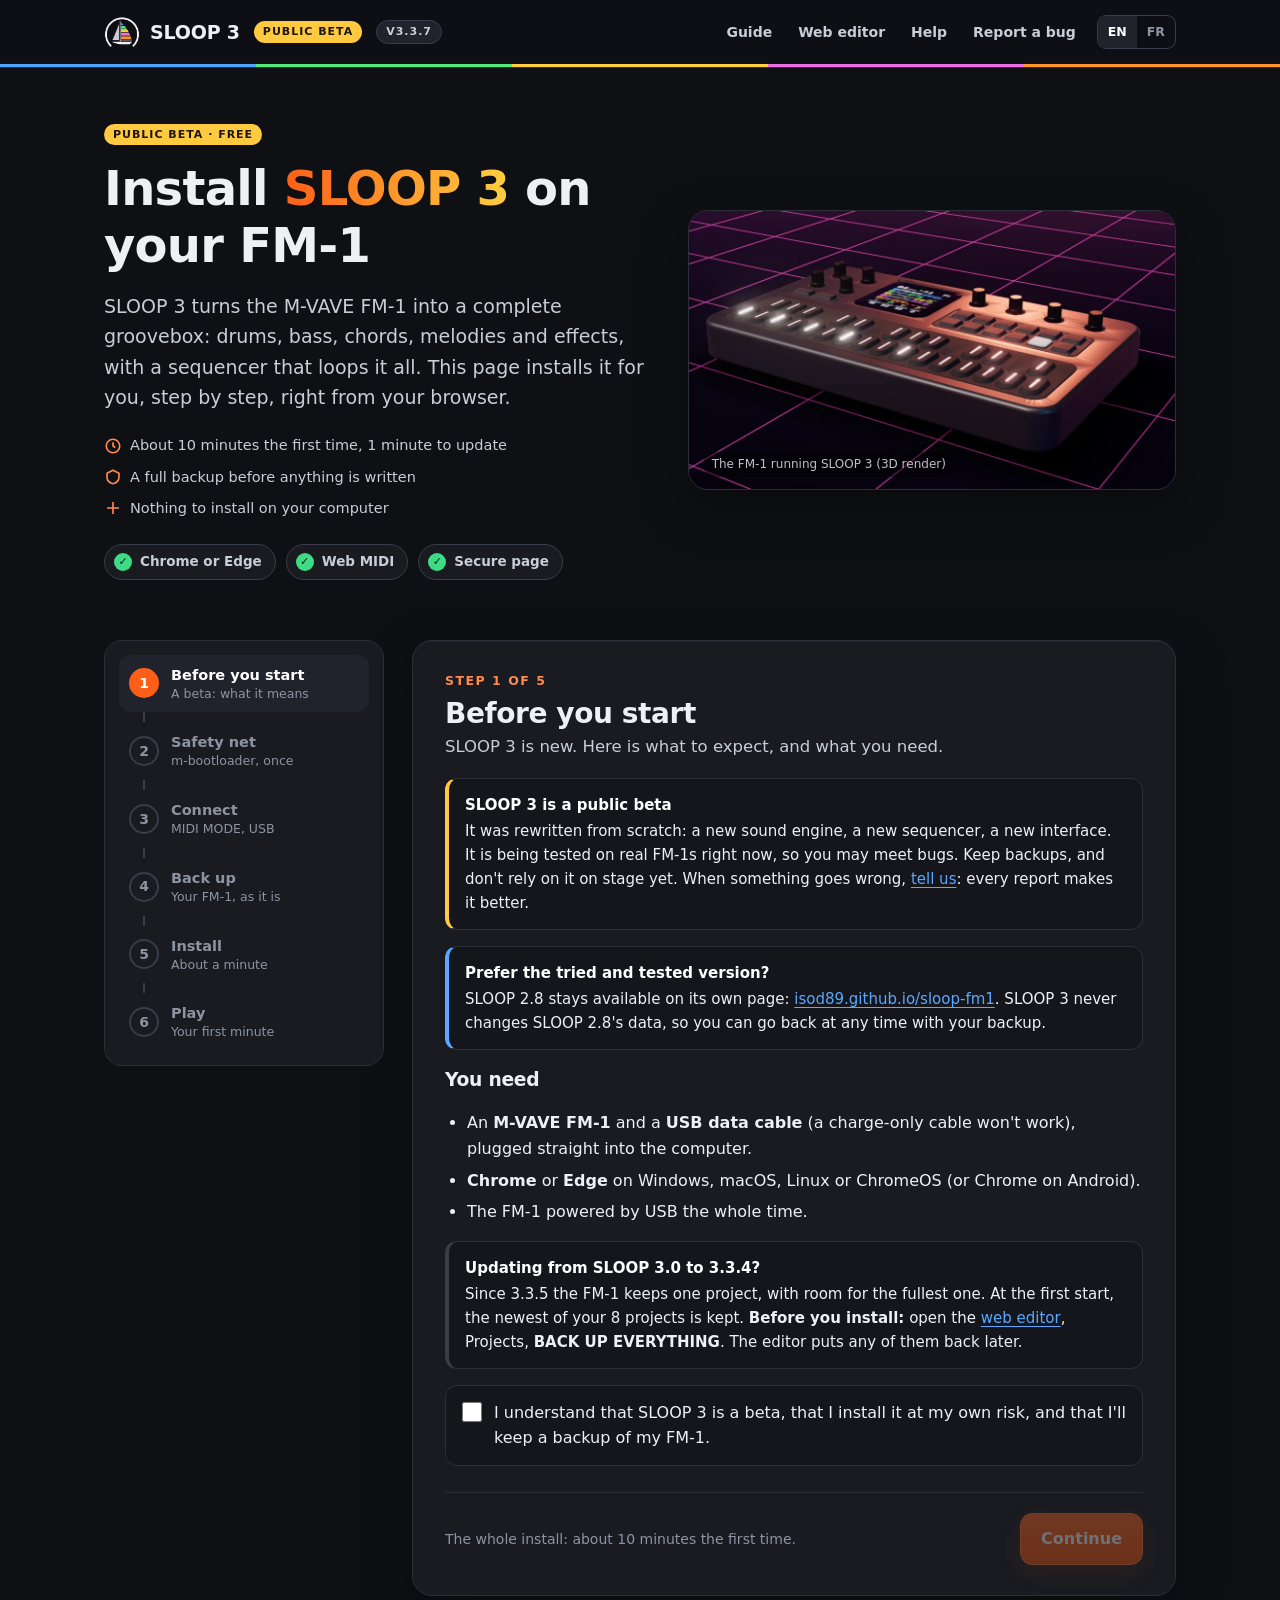
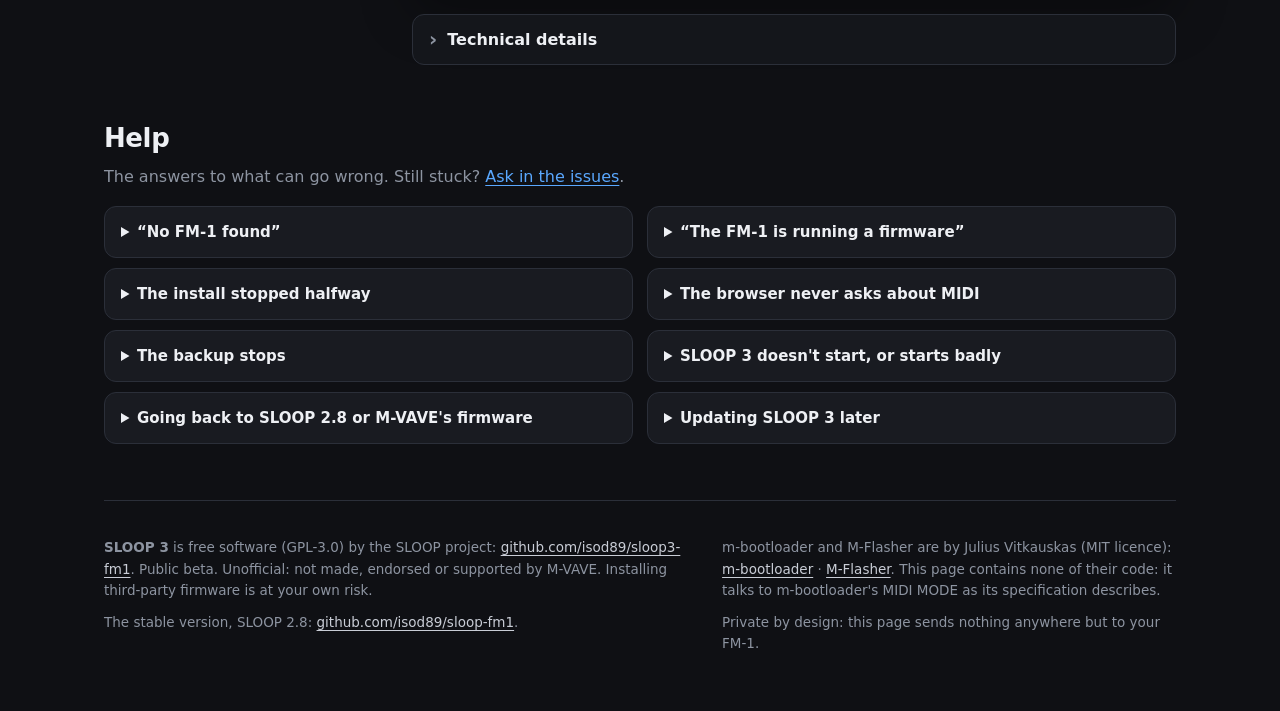
==== commit 915b54f6: "SLOOP 3.3.7: the first testers' serious reports - The tracks kept together: a pattern chosen for eve" ====
--- a/index.html
+++ b/index.html
@@ -3,7 +3,7 @@
 <title>Install SLOOP 3 · public beta · M-VAVE FM-1</title>
 <meta name="description" content="Install SLOOP 3, the free groovebox firmware for the M-VAVE FM-1, from your browser in a few guided steps.">
 <meta name="theme-color" content="#0f1014">
-<link rel="icon" href="[data-uri]">
+<link rel="icon" href="[data-uri]">
 <style>
 :root{--bg:#0f1014;--bg2:#14161b;--panel:#191b21;--panel2:#20232b;--line:#2b2f39;--line2:#383d49;--ink:#eef0f4;--ink2:#c9cdd6;--dim:#8d94a1;
 --acc:#fd5f18;--acc2:#ff8a4c;--ok:#3ddc84;--warn:#ffc940;--bad:#ff5d5d;--blue:#5aa8ff;--c1:#52a1ff;--c2:#52e67b;--c3:#ffcf40;--c4:#ec6ee1;--c5:#ff9229;
@@ -24,7 +24,7 @@
 .top{position:sticky;top:0;z-index:20;background:rgba(15,16,20,.86);backdrop-filter:saturate(1.4) blur(12px);-webkit-backdrop-filter:saturate(1.4) blur(12px);border-bottom:1px solid var(--line)}
 .top .wrap{display:flex;align-items:center;gap:14px;height:64px}
 .brand{display:flex;align-items:center;gap:10px;white-space:nowrap;color:var(--ink);text-decoration:none;font-weight:800;font-size:19px;letter-spacing:-.01em}
-.brand img{width:34px;height:34px}
+.brand img{width:36px;height:36px;object-fit:contain;flex:none}
 .badge{white-space:nowrap;display:inline-flex;align-items:center;font-size:11px;font-weight:800;letter-spacing:.09em;text-transform:uppercase;border-radius:999px;padding:3px 9px;line-height:1.4}
 .badge.beta{background:var(--warn);color:#1d1600}.badge.ver{background:var(--panel2);color:var(--ink2);border:1px solid var(--line2)}
 .top nav{margin-left:auto;display:flex;align-items:center;gap:4px}
@@ -161,8 +161,8 @@
 </style></head><body>
 
 <header class="top"><div class="wrap">
-<a class="brand" href="#top"><img src="[data-uri]" alt="">SLOOP 3</a>
-<span class="badge beta" data-t="beta">Public beta</span><span class="badge ver">v3.3.6</span>
+<a class="brand" href="#top"><img src="[data-uri]" alt="">SLOOP 3</a>
+<span class="badge beta" data-t="beta">Public beta</span><span class="badge ver">v3.3.7</span>
 <nav aria-label="Links">
 <a class="opt" href="https://github.com/isod89/sloop3-fm1/blob/main/docs/GUIDE.md" data-t="navGuide">Guide</a>
 <a class="opt" href="https://isod89.github.io/sloop3-fm1/editor.html" data-t="navEditor">Web editor</a>
@@ -262,7 +262,7 @@
 <p data-t="w2a">Download <code>fm1-uboot.fwsc</code> from the <a href="https://github.com/jvitkauskas/m-bootloader/releases/latest" target="_blank" rel="noopener">latest m-bootloader release</a>, open it in M-UPGRADE (close other MIDI apps first) and start the upgrade. It writes only the bootloader. If in doubt, prefer M-Flasher, which also makes the full backup.</p>
 </div>
 </div>
-<div class="note warn"><b data-t="mbWarnT">Good to know</b><ul data-t="mbWarnB"><li>Keep the power on while the bootloader is written.</li><li>Newer FM-1s may have another flash chip, the <b>UCUN UC25HQ80</b> (JEDEC <code>0xB36014</code>), on which m-bootloader is little tested. If M-Flasher reports it, read the <a href="https://github.com/jvitkauskas/m-bootloader#status">status notes</a> first.</li><li>M-VAVE's official updates put their own bootloader back: after one, do this step again.</li></ul></div>
+<div class="note warn"><b data-t="mbWarnT">Good to know</b><ul data-t="mbWarnB"><li>Keep the power on while the bootloader is written.</li><li>FM-1s sold since fall 2026 have another flash chip, the <b>UCUN UC25HQ80</b> (JEDEC <code>0xB36014</code>). m-bootloader has not been run on it yet, and one such unit did not start after it was installed. Use <b>M-Flasher 0.9.1 or newer</b>, which warns you, and make its backup first. SLOOP 3 accepts this chip, but it has not been tried on one yet either.</li><li>M-VAVE's official updates put their own bootloader back: after one, do this step again.</li></ul></div>
 <button class="btn" id="mbDone" data-t="mbDone">Done: I see the menu now</button>
 </div>
 <div class="foot"><button class="btn ghost" data-back="1" data-t="back">← Back</button><div class="right"><button class="btn primary" id="n2" disabled data-t="cont">Continue</button></div></div>
@@ -304,7 +304,7 @@
 <div class="eyebrow" data-t="e5">Step 5 of 5</div>
 <h2 id="h5" data-t="h5">Install SLOOP 3</h2>
 <p class="sub" data-t="s5">About a minute. The FM-1 first checks the whole package, without erasing anything, then writes it.</p>
-<dl class="summary"><dt data-t="sumFw">Firmware</dt><dd>SLOOP 3 v3.3.6 <span class="badge beta" data-t="beta">Public beta</span></dd><dt data-t="sumDev">Device</dt><dd id="sumDev">—</dd><dt data-t="sumBak">Backup</dt><dd id="sumBak">—</dd></dl>
+<dl class="summary"><dt data-t="sumFw">Firmware</dt><dd>SLOOP 3 v3.3.7 <span class="badge beta" data-t="beta">Public beta</span></dd><dt data-t="sumDev">Device</dt><dd id="sumDev">—</dd><dt data-t="sumBak">Backup</dt><dd id="sumBak">—</dd></dl>
 <div class="note warn"><b data-t="keepT">During the install</b><span data-t="keepB">Don't unplug the FM-1, and keep this tab in front: browsers slow down tabs in the background.</span></div>
 <div class="buttons"><button class="btn primary big" id="go" disabled data-t="install">Install SLOOP 3</button></div>
 <div class="prog hide" id="iprog"><div class="row"><b id="ipct">0 %</b><span id="ieta"></span></div><div class="bar"><div id="fill"></div></div>
@@ -426,8 +426,8 @@
 }
 if (typeof module !== 'undefined') module.exports = { crc16, enc, encArea, buildPackage, checkPackage };
 
-const AREA = Uint8Array.from(atob("WV0bhiABAAJSNgcAgwAAAGFwcF9hcmVhX2hlYWQAAAD4ZRuGIAEAADI1BwCCAAEAYXBwLmJpbgAAAAAAAAAAAP//////////////////////////////////////////////////////////////////////////////////////////////////////////////////////////////////////////////////////////////////////////////////////////////////////////////////////////////////////////////////////////////////////////////////////////////////////////EATA/5xUAgLB/yAbBAKA6gsAIABBIAHoAQAABMH/AADDAUg8wQAABGwECkkiqAtIMhkLSjOwMhkLSzO4MhkLQTOoUO4AoJDhMKoLRTOoDURTGQ1GVbBTGQ1HVbhTGQ1CVbCQ4aClDUNVuJDhoKUOjMX/AADDAbTgoIVZFsz/AAB6/GcH9KSE+AUeRC9gB0QcEPj8/7TgggkA7DhAQCWG6WEQtOAStgvsXUBgFgRFBgfS7pFgBOr7/wHpKgAI6SiQFh6G/UMEDoJn4Q9wh/gFHkcvZAd3HRT4/P8MQUSoCEAEGUAiFF+04FC5yxgL7DpAf4S04IK5C+w1cGdDtOCSBAQH0u6RQP8/91vXm0AhFIpAI4joJ5AQPAr6GgBw4QOgUBxBIMX/AADDAcj/kwEAAcn/[base64]/xw7xQHZYApg2mMQFiEWQi6A6mQp2GFIYdhiSGPYZUhk2GRVBDHh/w8x6QXAwP8cO8UBwf/EVQACQizh6s+84OEKAMH/0FUAAhAc+DZBIP/q1P9/BPDoCBwMFghAAPgbKgThaMOA+BwogOp6kNHsQA4AT0Q6QCBBIHowQzqA6hUpAEeEIMAWQSBCIHswgOo5E8AWwOoRE/Do+AM/BMDqXY3K/xw7xQFQ7aAAgCBAIEEgejB7MIDqJClQ7sAQMOH0H8j/zJYAAsL//G4AAoItzf8IgAACwv+K+gAAgjLC/4f+AACCOc///v//f8L/CtcjPIIrwv9vEoM7gipg4Hwlgjdg4H4lgjiMMYQzjSwA/K8O6ZiBNAChEAEIAPYC9gL2AnoF9gIwA1wEwBaA6i8URCAH4U7Bxv8cO8UBCOEEYAnhCGBK4AMAS+ARAEzgAQDAouXhIQBg4QNA7eE7ADDh/98B4TtQUiBDOYDqnygQQ1Due+CAFj7oBACQFghggCGKIM0/AOED0FEWSjhDMYDqDCmQFj7oBABgFghgjCOAIochiyAB4QXQwP/8bgACUhZLNIDqqBR/kkyBhPjJIUQrxf8KVgACADEK4XACS+ADAEzgDgBN4AEAUAdh4QMA4uE7EAfhJSAx6AMAbz6AoujhIQAw4fx/AeEsgEo2QzaA6lUoEFBQ7qvgaII+6AQAkBYIYIAhiyAI4TCAcBaBFkouQy6A6sIoaIY+6AQAkBYIYIAiiyCNIXAWgRZKLkMugOpnKWiKPugEAGAWCGCNI4AiiiGMIHmCwP/8bgACghZLKoDqURQK4RKg/D/UVsDqJRAB/wEQSALAFoDqiRNR7kYATeA7ADDoBQBN4C8AT+AEAEEkMOgFAEElSjgw6AUASiwG4U/BB+FOwRwWOeH6LzDh+C+AL4IyLYiHNMIUhSmJLvThoAzw4QActOCiEfDhEI3u4SEAAeEs4DDh/49SFksmgOrkJwD/AADNAeDhEqABNLTgELBQ7rsQAP8GEMMBwv8cO8UBK2EoZFDtvpA56AAACRb5P4I2AfwaCAQxAQEDFA0PCAAANghggDCTFgSTgDDD/4r6AAAEjokwBIwDFgA2CWCBMASHgDAANgtiBIMoZYAwBDEB4TDgAOEDgI8gsheCIYA1gTkCMkM+gOoeKFDuvBBR6AwgsOFAkIAgAOEHgAE5Ai9DI4DqvCdQ7rwQUO67AID4FwaQFlHoByhJQ5AWgUSw4UCQgOp/FEEigSGPIIAXgCIANQE5AjJDPoDqqChQ7rwQBDZR6A0ASGSAIkAigCGPIAA1ATkCMkM+gOqYKFDuvBBR6DIwQBZMYFDuu1CF+AUCsOFAkIDqVhQEgQhiNegBAEkWBeFI4A/hB4CAF4Ag8BZRFgQvQhZDI4DqcSdQ7rABseFAkIEgWSQ15AABQBv04QAh8BZRFkMjgOphJ1DuvBAFKU/gBAAENhgX8P4W/kAhgCOLIQAwgBeAIhAXQTew6UAAQT6BIAHhBoDA/wiAAAICOQMugOpFE2SLRCBwFgkuAQdMgfFdED6A6mwqwP/8bgACsRaA6s0pDxZAIIDqYioA4QaAgCiJ7qDwMOH/TwD8nBZP4AQAiCeA+TwGjiSMJY0mPuH+T03gAQBM4P9/SeD//9jusA2A+CBAtOCwjeiYcRbSFhMHgwcC6vz/6ZhAINjuEQ3P//xuAALwFoDqmSkFFgHhAYDwFoDqkyk05FEAkO0ADNkWNeQBzA3hAdCN6NjhQCENJk/gBAAMJQgnDiQJ/RkAED+A6hUqSD6A6hcqwP/8bgACsRaA6nMpBRZAIIDqCCpYJIDqCioJLonuv1BAIMDhQZgJ+AcA6ZhyFpMWJAeUBwPq/P9CIOmY2O4RKbTgsDnY7jAwA0eQGGAc7IjDBwMHKoHzXOyIQCDY7kECgSEAMLjhQABAIYAjiCJALYAgAuEx4MX//G4AAlAWDyjxFgkukxaA6pwSQCGAI4gihCFALYAgAuFA4FAW8RaTFoDqjxIFKQgnBJBAIYAjiyFAPoAgADCAF4AiwP8IgAACASgCOZMWgOp8Ek/gBAAENlDuuwAA+AIIgPgCAklgBIPB/4f+AABQ7rwAUOgyClDoPxJQ6CUYSGBQ7rsQQuD/VjHoAQACFqAXgCAF4TTgAOEHgFEWQiRDJIDqUSZIYFDuuxBC4P9WMegBAAIWoBeAIADhDIBRFgUpQiRDJIDqPyZukn+SCuEBoAH/EKAX/sDqEg6QF4AgAC8BNRAcAeE04EIkQySA6ismUO68AFDowRFIYFDuuxBC4P9WMegBAAIWoBeAIADhB4AB4TTgQiRDJIDqFSZQ7rwAUOitG+eRQCGAI4shQD6AIAAwgBeAIsD/CIAAAgEoAjmTFoDqAhIFKceGQCBBIHowSyKA6s0lAP8AAHkF0exADgD/AABiA1DtxBDtmFAWgOrHEkEgiUDE/xw7xQFIZIAggBZBJEIlUxaA6iApUO6LEAUtWkuSHkllgSAJhCqFw/[base64]/AABRDYYpADEC4cwEKEArXwvhATAQ7AADCxa04LITYCOBLxmB9OEBAYwXQCOEJTTkQQCAOQEbQCKBJqHggxD04REAgDWCKC1DhUFFMEQkgy6D6VCwDi7A4eIAwf9oVgACCBwBOQIvIRsCJsosgjYI4QGwCeEtEDzh6A9N4AwAT+D6/wY19OHgDeHhDAC04PIRtODgcXmGYeENEKIWAfgLArfsBKBB4ND/[base64]/D8D/HDvFAQnhBgCAMg7hCgDCFJDhogiRFoBB4RYYYIAg9OFgBQie0RZCIcMWgOq1JO4dShiF7O2hUe7+DwIxAP8AAE0CUSA15AARSOD//wLhzSMGNCtAM+oBAFHuL48qhPk/AP8AED4C95XAFoDq2w9Q7sIAAKHAGAhvgDYA4e7EgDUIQAD/AAC/AQAxAOHQBIAwBOEIoA3hCqBAIAwW6+EaAAHhMLBAIHowQzqA6kokAPjtAODhBsABMBccCOExsHhCb+EBAFDoCwBQ7aIAgCFAJIAgQCCBFnowQziA6rEkThbWFj/oAADUFnlACTSQFoDqMBHFFFLuANBIYHlCQuCPVyHqCAACFqAXgCJAIoAjiSFAOIAgwP/8bgACQSKCFkM4gOo8EFDtpAB8QkEkgSAINiTqBACAFoAXgCEF4TOwQD5RFkI6QzSA6nskeEEJgZAWgOr/EFLuANBQ7aAAQSGBI4khQTSBIIEWJOoEAAEWkBeAIsD/CIAAAkE+UhZDOoDqDRB4QlDoCggAOYAgAeE0sEg6QiRDJIDq/yN4QlDoCSAAMoAgAeFIsEA+QjpDIoDq8yNg4QRAUO2kEAI2P+gAABIWUO2mEIBBIRZ4YuLhUADD/8D/AACyGUMigyCRF4EhoaYI4QQQMOxAAEjgVAAB4TmwUCKCFkMogOoiJHli6JiA6qcQSyBBJcL/10YAAiqBbRYkB4MHQxYB6vv/QSCJQMX//G4AAu6YUBZhFoDqTiYB4UiAChyg4OwAMu7sAAEW5BbgFi/q/wDQFghggCAC4TawUBZjFoDq4iZ4QlDoFhh4YkEhNOQAAXlDQuCPV4IgGoEDFhDsAAEjFoMb9OEwIAHhQ7BQIkMigOqGIwDhAcABNRlAQv8AAVsLA/8EwP3+wOpWC0UgQCBBIHowSy6A6kgjEFRQ7sIAAKHAGAhvgCDH/8yWAALD/9o9AAJwFkEkQiiA6qQm0+zEDABVATNQ7hoVYeEPENjsCjHA/[base64]/AAC3AVDtogCAIUAogCBAJFEqeihLPIDqCSNQ7agAgCLA/2U1AAKAIUA4gCBEIYQjwP8IgAACQSxSLnM4gOqkDlDtqgCEI4AiwP9LSgACgCFAMoAgwP/8bgACQSxaKnM4gOqSDsDqagpQ7cQQ75hwFoDqZQ9BIIlAxf8cO8UBWGSAIIAWQSRCJXMWgOq+JVDuixAELUpLkh5ZZYEgCYQqhcP/bTUAAkAWgOqvJVDuygAA/wAAZQHD/4r6AABYL0EtQieA6rUjtIhI4P//BjSNJwEugemjsAA5gKECJyAcAS0bS7GhCB6ANQAmIBy04ALzgzAM4QIwQCz04YAA4OEMALTggpBBIUAgTS3CFBcWAS4dFlfoCACI6HfQOegAAEAhkRYEFgSVCOhv0EEs9OHQEeHhDBC04NIRAUkCLwL+ZBYCLoLoYdBEIABDJJ5EIUEg4OEDEMH/FVYAAhEcEgcANhMHggcyFvNcDfwFFkkxiUGNQAiCBIZBLPTh0BH5P4Dq3g604LIdAjkSG0EgiUAANYAcNOQBBTXkAS+K/RcC5RZAIGEWoxbY7BTgtODiYrTgIu405OFmlu0ADEAhA+rz/0EgAEFBIQY0XhZNLVHoGwIK/hkeADIIiOEWHegACAEW2OxrKhhgQSKBI4Ai6IiAIQAwgCDA//xuAAJBIEM8gOrDDQrhAaBAFgHhAdCN6ICxQSBX6HsDDyhR7v4PYP//AJUAQCBBIAIlMu4DAEEhAjkvHgExBOHNE3mEgTZK4AEAN+4FAErgAwDA4XGIAS654SAQTOACAAYWSF+J6W8AgOltsEle4eHOEJGmQiQ05BDSSV3h4c4QwOEW6A/hHuC04NAfouDO4DHs7AAtFrTgsgABORAbAScNHElAUegUIgApUegHGAAyCGABKZEXQjKA6lchjCCAF4Ah8BZRFtIWcxaA6rQhBIxAIYAhjCAAKYAXgCLwFlEW0hZzFoDqWiJIQFDoDAgAMghkgCAA4R/gMuH+31EWoxaA6kUhSEBQ6AwQADIIZIAgtODQD7TgUBhCKEMigOo3IUhADyhQ6A8AADIIZIAijCFAI4AgAOEc4DHh/l8C4QTQAzaA6isiaIFR7v4fAekDAEyEhvmFf1Du8gAC/0AA8whB4I9XgSDg4c4AgKYIngEnQiIDJoDqCyHA6uUIADUIQAH/AAB8/MDq3ghQ7skAAP8AAN4KWChBJkIvQ+CPV4DqUCNQ7skAAFRQ7cYQ6JiA6ssNSS6BB1DuyBCA6sUNQSCJQFDu20BQ7skAAFpZiASfUO7LAMP/IUsAAsH/3UYAAoBBExY6QHEWAkbpmDuBNAeSB0IW9FxCIJpAUO7bQASCUO7LAFmIWoog6v8AIRYYYIAihyGEIEYghiPA/wiAAAJfPFk8QiRLPoDqswxJ4AEACuEGUAvhCFBQ7skAAEhQ7sgQoBYZ6AABsBZugQSCboGgFghggCBwFkE7QidDJIDqliAJ4QGQf4qX+OZJWGRQ7cwRQiKCIwLhDMCCIYQggUEBFpAXgCLA/wiAAAJpKkIkUyKA6n4MUO7AAAD/AABUAUQgQCBBP3owSy6A6kUgEFtQ7sIAAKHAGAhvgCFAJ4AgQCRJJUomSyaA6rUgUO6LAKDgJgBBIvThAQFQ7sIQyTHe6WgQ3ulpQMb/HDvFAWlggSDIJYoX64iAFkE3gOqSJFDuwiDtmFAWwRaA6jcNaGSEI4AihSFIJIAggBZJMkomazqA6jYMUO7AAPg+CP8PAF4Eyf8AAIC/y/8lSRI8YOB61c//2w/JQMT/AACAwMf/AABAQGDggeRg4EBlyP+PwvU+AKEQARAAygR/BC0EwAJIA4wF9wVCB0QERAS0BkcC5QNEBO4CwBaA6hwNgOpsDQD/AADYB4gljSiGLo4yhzaENI81nxYEM0hQP+WfAMH/XI+iPz/lAgHB/w50Wjo/5QIBUe5PXoDqVw2AJ0hSP+WfAAEqP+UCAYAmUe5Bzz/lnwwBKz/lAtHC/5H0RSVHIMT/bxKDOlCiMeGgDoEwMeEED4E5NuFoDzjhzA8DOD/lMa2LKYIvP+WfBz/lAusAJz/l4gABKD/lAFFAIcMUCRZQFjnqAQDgFj/lHxA/5Y8RP+UBAQj8BsbxFgI3kOmAAjEWFIoG/AfGATcB6REIATI/5QIBBJ8BOQH5EcgBNT/lAgHpiOqUgOoxDQM4AToElAE0P+UCAQE2P+UAEQSNATCx7GOAwv+amZk+8Rb/6tb/P+UAAD/lAB/QFjnqAQCgFj/lAgE/5QC7QCBBILzoAABBIWLhAZAS+7L/AS8QrRgZgbEYGQGlkOERID/ljwIBJj/lEgABLj/lAgE/5QAb6JjY7AsXEe6ABBQWOT+U6YABFBZ/gQspl/iFwXkgAzcFJQJgP+UiJT/lIyQ/5SAjggUB6vb/wP8cO8UBCGOAIEAoYSp6IEMhgOoqHwExGEIAoRAcCW/A6vsGUO7BAAD/AAD6BsD/o1QAAoAoAC0IS6DgFQBBIvThAQEBMQLhiBCCNAbhmBAC4VAQgjUC4XgQgicC4YAQgjAL4XAQGZ6BLogXgClAIIsvBxbs4RwAAeEfwEAgejBLIoDqxx4A/wAAEQEALtjtCEfY7rAHSBYFMQBEwBeA6rcLCBZYQoDoDnAB4SXAwP8cO8UBCGGAIUAlgCBAInosQzuA6iYfQCDe6WkAAOExcN7paADY7rAHCeEowABPQCKAIUAkgCCw4UCAgCJAJZEWQjVDNYDqwB+AFgSOQCSAIMAXgCFAJZEWQjVDNYDqAR/A/xw7xQEIYAEptOCQIYAXgCDA//xuAALriEEvgOroIuiYURZyFoDqjwsAMNjuAAeGNgBFyv/WUgACDTIEkAAn2O4ABw05CiiAStjusAfN/4r6AAAA+K8Ayv9dSgACwP/8bgACoRaA6hIhRiCu4OIAxP8cO8UBSIpJiAIxKkIX6AACEBYIYIAgwP/8bgAC65hBP5IWgOqkIQUWADXY7AoXAVXA//xuAAKA6vEgWYYIHA7tDAAANdjsCjew4UCAgCDA//xuAAKSFoDqiiGGSY0gwP/8bgACeSqSFqMWgOqeIsUUTuAfAArhNcAL4T7ACeE4wAY2ZQdV6DQiwOHRCJDhAg+04ODAYOEBUFXoCypJYoIWgEESFqAXgCDAFpEWQilDJQSSSWOCFoBBEhagF4AgwBaRFkIpQyWA6g8eSGSAIMAWsRZCKUMigOoHHmD/DlAIAAA5gCDAFqEWQilDIoDq/B0O4QvgDeEB0I34wyFIY4AgcDaRFkI0QyWA6u4dADTY7gAHseFAgIEgQSX04QAhcDaRFkMlgOrgHQY2Cy94gQExGUFC/wABtAVukAP/BHDY/sDqrgVO4OoAwhRGIaeYwBaA6uUKgOo1CwD/AAChBQAzCEvg4QMAyDJZJPThAGEBMRhCAKEQHEcoyf9YVgACDW/E/xw7xQFK4AUAS+AYAAzhCkBN4AEAyP/8bgACSGGGQVAWiiCAF4AhMOH+f1koSjZDOIDq7R3AFoZBQBYIYNjslBCBIY0jgCKLIIAWcRZaKEsygOqLCf4/zzqX+N/hADMOTEhkgCBALGkmSjpDI4Dqex3g4YJgWST04QCBVybBFArhAoCrFkhkURaGQQEWkBeAIPThkQoB4aYAcBZCIkMjgOpiHTnh5p9/gQvq7P9IZIAgAOFIgKLgnIBhLEMjJofAFoDqbAqA6rwKAP8AACgFADMIW/AuP+WPAD/lAgjB/wrXozw/5QIh7Zhg4Hw1BDFAFlEWgOqYC8D/HDvFAQhjgCBAKGEqeiBDIYDqLR1IQgChQBwJb1AWwOr/BMAWgOo+CoDqjgoA/wAA+gTE/wJWAAJfKAAxBeHwBMb/HDvFAcj//G4AAkngBABK4A8AS+BkAEzgAgBTYBNUOEAQUmhlgCB6gYAWQSqA6kEgaGGAIYkgUCxxFlooQy+A6kkdVO5eAID9EAJCKDDpCIDg4WgAgBf04QAriSBIYIAhUCxxFkMvgOo1HWhkjCOAIliEgCGKIMD//G4AAmk4chZLMoDq1QhdlEyCf5KX+MVhwOqoBMAWgOrkCYDqNAoA/wAAoAQCM1DuIwI/5Z8AYOB9FT/lAgEBKz/lAgE/5QBNUO4hAuDhvgBZJPThAAFGIAieeSA15ABxP+WfgMX/HDvFAcn/AACEQgo4P+WfBj/lAwg/5aEAWWKBID/lAhk/5QIBP+VCAD/lHzBoiKHgrjBCIYDqixxugYfo52EAM1juD2EPQQxDWGSAIEAoWSZCJVMogOp7HDDh/28AFwj/HgBRBD/lnwQBKz/lAgHB/5qZGT8/5QIRP+UQHUQgEO6ABBQWxf8K1yM9Tf+ARTsEP+WfB8H/46UbPD/lAnHo4QdgwRQK4QiA5uEOYAAxC+EeAMz/AACQQgAxCELY7bgAgCC04KAJP+VCHD/lHzGh4K4wQiWA6jsctOBgCQj/2wASBD/lckSJGAXu5knA6gsEwBaA6kcJgOqXCQD/AAADBAYxaEIAoWAcUO0OkcT/HDvFAUhjgCBAKGkteiBDIYDqFhxFIEcrBuGSY0jgAgC54UCQSuBkAAAzUO4JAkL/AFDiA2AHEPgP/oggiSHg4T4A9OEACqHgqAAw4f5/QixDJoDqSRwEiEhjgCBwFmkqQihDIoDq7BtdgX+Ol/jc1+WDwBaA6v8IgOpPCQD/AAC7A+2YYOB+JQQxQBZRFkMggOo2CkhCAKFAHAlvUBakhsAWgOroCEAgWSJ6MFMwgOqcGwD/AACgA8T/HDvFAUhhgCFAKIAgQCRZJnooUyCA6gscSGSAIsD/IDwAAoAhQDaAIEUhhSPA/wiAAAJBLFoucziA6qcHSGWFI4AiADEA4SQBgCFAMoAgwP/8bgACQSxiKv/qAvnAFoDqrQiA6v0IAP8AAGkDATEYQgChEBwIbwIzKVOBPilUgT8pXqEgXyzsmMX/PFYAAsb/HDvFAcj//G4AAkngBABK4GQAu+FAAGhlgCB6glMFgBZBKoDqqx5oYYAhiSBYJHEWYiRDMYDqsxtABYD9DgJCKDDpB0Dg4YQA9OEAKokgiyFYJHEWQzGA6qIbf5eX+NtjlYbAFoDqYgiA6rIIAP8AAB4DAzNQ7jEBAaFEIEIgiTYJOLDpGQCSFoI5MOFqH8IUsOlkAJoWOFM/5Z8Awv9+jLk9P+UCAjpUP+WfIsP/pHDtvz/lIiMDKz/lIiNg4IA0P+UgI/EuwxSx6WQAKxbB/4/CFT8/5QAB+Oh4wD/lItJe4QAEz/9u2zY9xv+9N4Y1P+WfBD/lAg8/5QAOP+UAAIDqbgg/5dIQP+WRID/lIiI/5SAhP+WTEj/lA1I/5QIAP+UDchAWgOopCQgWUBaA6iUJATk/5RIYP+WyAD/lEFBwFoDqGwk/5aIAP+UABWEWEO6ABgEWsOFcEEDhfgUCNj/lAALC/zqSiz4/5QIiw/8i/Ta/P+UgIz/lAiLD/9ejuD8/5SAjP+UCArHhoBvhIT/ljxE/5QABwf/BqMBAP+UCAcH/AAAQQj/lAAHB/6uqqjw/5QIB2OzFAEyBlPiYwcD/HDvFAQhjgCBAKFk5eiBDIYDqkBoBMRhCAKEQHAlv6JhCITWCwBaA6qAHRCDF/xw7xQFeggnhCFBK4AMAS+ASAEzgAQDAoufhFABg4QNA7eE7ADDh/98B4WBwUiBDOoDqPhogR98kCOED0AEzVO4U4mAWFOgADpAWCGBQ7RD2gCGKIIAWcRZKOEMygOqnGsjhwATw+goAADKAIowhiiCAFnEWSjhDMoDqTBsAMdPsBAwAQ9jsCgQEg8D/HzwAApTh8iQB4QXQW2VI4Ir6gkE4FlpgFOgADigWjCOAIYsgsOFAgIAiwP/8bgACchZLNIDqIwZMgYT4piH0mcAWgOo1B1DuwQAA/wAA8QEALQhLoOASAE7gAgD04QEOTOAxAEcuATEN4YgQD+EeENgkuOFBAEYkQCDE/xw7xQELFjnh9H+QFlkgSjBTMoDqyRkwUVDt8KBR7tgOAEWw4UCggOq9BgoWADEIQoDoDrDA/xw7xQEIZIAijiFAJoAgkBZZIkowUzCA6t4aMOH2f0Eg3ulpEN7paMC14UCghSGGIFkkSixDMoDqGxpIYIAgCeEMcMD//G4AAuuIkRaCFoDqBh5Q7tCgSGGAIYYgcBZZOUI4SySA6gQaivkRBoUhQCA67BYAQCSAIODhJKBZJPThADGh4J0wcBZCOIDq8RlR7tgOAEkAMoAgwP/8bgACw/+qNAACBItR7tAPAF0AOYAgwP/8bgACw/+jVAACkRZqIIDqzR0A4QGwATEZQUL/AAFXAc8vD+EC8AzhAcAN4QHQi/l1CaSNUO7QEO2YUBaA6kgGQSCJQEhkgCDA//xuAAKRFmogUxbnnMAWgOp4BoDqyAYA/wAANAECMyAWXO4FEoE+CUKBPwhDoCBU7iYCoCFEIMX/AlYAAl8m7pjJ/0hWAAINMQrhHtBL4AQATOBkAFAWN+icgFDu0gAAoaAY2OyUMNjsZPAI4QJwUO0A4M3/HDvFAVDt2gCAIHqDwP/8bgACQSqA6mMcUO3SAIAhiyBYLoEWWjpDL4DqahkEQoT4GwZQ7dYAgCBoKnEWQiJDM4DqChkw5AAP4OE8APThACz//h7+DTEP+CcAQCOAILDhQOCAIWgrBI8NMY/9HQJCKD/pB0Dg4Xrw9OEALIsgsOFA4IAhWC6BFkMvgOo5GQSMQCOAILDhQOCAIaDgqyCBFkMvgOotGQ0xXYJMgX+Sl/iXXVSOwBaA6uoFgOo6BgD4pwCGLoc2RxbE/5H0RSVAIEEjAjEC4WsjSzIlBzXkUGM05FBT1R9QHAHq9/8AoQIzKUYIHD/lnwABKz/lAjEAOBPugAADFihAAKLIMFkk9OEAUcD/mplZP4M5P+UyAMH/mpkZPj/lAGHEFE3g///AFPjoeKA/5Z8IP+UCCwX8KgY/5R8QP+WPET/lARFQFgABAhQKED/lEg/piOqUgOojBgA6FIw/5RABATg/5REAFIaQFgM3AjgEij/lEgcCNj/lAAI/5RIuP+UgKQM3kemAAyAWBJU/5QIOP+UfAADoDdBBrUkZkrEpGRKlkOEhQT/ljxQCLj/lEsINFsAWAzfB/x+F6z4/5QIBP+UCBj/lAAPY7KUACOEBgJj4rMHE/xw7xQFY7UYAgCBAKGEqeiBDIYDqMhhAIAE5gO4FGAExGEIAoRAcDJ5JYOiYQiCA6iYGQCBpNHowSzyA6vMXBzEA/wAA2QFAMYA5ACxQ7guAAC1Q7guQCuHwdMv/AlYAAkzgAgBN4AEAxhSIKYkoiieLJuDhFODY7KIQAP8AELQBGUAA/wAQsAG04KDw4+E84NjtuB5Q7vABAP8AAFQBgTVU7v5AC/8AQFkBwP8cO8UBgDYNZFDu/2A4kWkzQjuDMEM7gOqvFwMwAP8AAFwBjy6OL0Dgh/6GQVAWgC1AFz/lnwABKz/lAhFtMzieP+WfoAAqgSw/5RAAgDQHNz/lnwU/5QAHwf8AAEBDgTI/5RFAUOEARE4WQSCU6YABDhbFFD/lQsQAObTgAG1gFlEWQiFDIYDqdxfP/wAAYUMA+LcAP+WfBj/lAAc/5QGaP+WSCT/lAAyA6tQFYOCCFAHpCQhg4EEUP+UAAWDgfhU/5QCxBIvB/wAAQEELOIHuCAjB/wAAUEE/5RGwQCCA7JC4UOEAlJEWwBSZ6YAIARbgFhHugA4QFsL/zLyMKz/lAAISFhHugA7iFj/lIwDC/1+uqjw/5QIwP+UyIsf/NlquvT/lICc/5TIix//idjg+P+UgJz/lMiLH/wQdqb4/5SAnBzc/5TIiw/84938/P+UgIz/lAgLC/9oPyT8/5SEgHu6AASAWwf/bD0lAP+UREJnpgAgQFlHhAASU6YAIEBbB/+EuZUI/5QIBwf8AALRDP+UAEcL/AAC0wpDpgAIQFj/l8QDB/wAAh0M/5QMRiOkoGGDgfgUA7iQYAjUgFgM0g+wGGAA2CGChF0IpgOrtFgE4G+6AARsWYOCEFD/lshE/5RAXP+VfIQE2G2CBFzAWgOrbFoAgYBZRFkIhQyGA6uYWDeEB0I34NzddgZX4IJ3A/wAAh8MBLD/lEgA/5QAPwf81+o48P+UCAemY6oiA6nUERCAFOgA+VuEABAAtueFAAAgyiSA/5VIEP+UACj/lYhQ/5RAYYOA/JD/lEBI/5QACP+UfAD/lHxFCIkMigOquFj/lQEfA/wAAKEGA6eJJBzEIKQkoCicLJkzgAgBN4AEADi8PLgMwFICMIJAXgCE4iGk9Siw0FkMlgOrkFgSUwP8cO8UBCGABNZEXQiw0FoDqcxaAIowhQCyAIEiSaTRCOEM4gOqCF0MWxP8cO8UBSGVQ7v8QQuCH/oFBAhbQ7PAAgCGJIKAXgCKNI0XhAjDA//xuAAJRFnIvSziA6mECSGRQ7v8QQuCH/oFBAhaNIwDhBPCAIYggoBeAIsD/CIAAAlEWcj5LOIDqSwIAOcg8gDkO4QHgAf8E4D3+ADPR7AAOAFh4QAD8FSZBIcjhEABg/1AKDwBEOkAgQSB6MEM6gOoCFgBHhCBwFkEgQiB7MIDqJgBwFoDqcADw6PgDXwRQ7ssAAFNQ7sMAAf8AALDzADKAIkAigCFAJ4AgWChBJkIuQy6A6hIX/+oT9VhlgCBYKUEnQixDLIDqARb/6gn1ewTinDcWKxYZFggWxP8cO8UBSGCAIAYtEBYhFjIWYxaA6u0VwP+H/gAAgCC04LAW+T5K4AIAkBZyFkMigOrfFQXhSIVRYMj/CIAAAoAWgOpwGDPh/H8B4QuAwv/8bgACL4sQ7gADcRYQ7gADKBZQYEpkRyCHI4IigCEYQIAgYB74PogX9OEBCooXshgB4QKQgBaA6rYBAoRbBHwE4oQE4UwFSEAgQ0ciQCRBInooSyqA6noVAPjnAMX/HDvFAVhigCFI4AgAiCBAJEEieihLKoDq6RXG/4f+AACGIochiCBAJEEieihLKoDqkBaGIMD//G4AAsP/AEwAAlk4QiiA6skZWGOAIEA4QT1yIEMogOp2FUhBhiDg4cAAWST04QAhQDhBPUMogOpqFVSNQH0A+KoACEAA+KcARiJAJEEieihLKoDqMRUA+J4Axf8cO8UBWGKAIUcohyBAJEEieihLKoDqoRVIWMH/ivoAAIBCQeCPV4EihyCGIUAkQSJ6KEsqgOpEFhY/Fz5BfRAWAgd/gm6B8lzA//xuAAKA6soXiB+Q/mG4NkAQP0EgSi815GAi46Gn4AAw1+xEjzkW0O6BoIr4EUCA/Q4AtOBwoZsWEewAA6sWNeQAozTkAMO04MKqCukBsBAWOeH/nxmBAurm/4D9OQAG/De8Q30AR8mAMhYEFiYHlgcE6vz/QiDJgNjuESA2HGhBRCAASYuQboJHFrAHYAdMgQBCh/n5XY6Q2O5hJFhkgCKBIUchhyNI4BEAiCDE//xuAAJAFkEqQiVzPIDq1wBYZIcjgCKGIYggQBZBKkI3BI1AfVlkQiGCI4EigCFIKoAgwP8IgAACQSpCInM8gOq+AAKcXAR7BOKIBxZAIEEgejBLLoDqhhQQTMT/HDvFAUhkUe18FIFBARaQF4AgA+EYccX/zJYAAlAWQSRCKIDq3xer4OQACuEIAADhSHUAYABSSCKAIHAWoRZCJLMWv+qN/khjgCBAJEkpeihDIYDqhBQCmFsECOEkcVDugABwUcb//G4AAmAWgRaA6hAXi+4NAEAggRYaQAL4AkACUwSDGkES+CuEGYH4P/eVSGWAIFhLaUsIHgqIYBahFoMWgOqfF+ePRyKAFgEH/z7xXcb//G4AAmAWgRaA6ukWiB0L7sABSGVBIIEjgCKIIWhLgCBZSxAeCohgFqEWFJ1CIEMgAE2p4AAATSc15JE1qZg15JGV0O6BUJUHCer7/6mY2O4RI3AeAOEoAQIHAvj9QYJCRyAEiYuQRyB4FrIHAgd/gQJCiPn5TcAUjZDY7lGHSGWAIoEhiCNvS4cgYBahFkImsxaA6gwASGWII4AihSGHIGAWoRZCN7MWgOoBALeSfATikzYWJBYVFgg4x//MlgACyf8IgAACB+gJAAnoDQDB//xuAAIHFgHoDgAkg3AWgRaA6n0Whu49AJAWgRaA6ncWlxaG7jYAQSDH//xuAALCFBkWEBaA6gQXcBaBFoDqZxZa6AUCET9K4AEABu7xARE+kO4ABpEWEBaA6vIWcBaBFoDqVRaG7hgAED+A6ukWUDzH//xuAAIJFoDq5xZwFoEWgOpFFobuCAAw4fyfCfzzgwSDQCCA6tQWCTpwFoEWgOo2FobuQABQ7oAAEFjCFImEAuEBgKMWkAcgBwrhAaAAQoP5+F1AIJhACvgrAvjoBIBwFoEWgOobFobuJQD46ASAO+H/j8QUiv1EBrTgsAoK4QGgVO4AEHH9BoD4Pzrh/68K/vcHFJZS7gDAcBaBFoDq/hU64f6vBu7mAQSFQCDe6QQA+OgEgAs5CjdwFoEWgOruFQn4CQA56AHgYB5BIvThAQENHWkdFR54S4sgtOCiAEEi9OEBAQIdcBZRFoMWgOp/FkAggOpsFlgkgOpuFgKNXAT46ASAQOEBgEEgiUDnkxAEARbA/xw7xQEIYEIrgOoSEwAEZgTinUIgi4D7P0QqFRb04RAU5uEKENYfRuEwYFruMWD6PwX88xM5B4EHKoHyXAKDRgSAAGYEI6KbHDRsBEdLQMX/7UUAAoNBVBYEg8T/7UUAAktAA0lGIEyBgwdDBwNEZRZugYX5+R+RHFDuEBkBQkkqgQdBIIlARgSAAHgE4pwEFkAgUSx6MEM2gOqxEiBGSEIAokAc0OwAVQVIwP/8bgACURaA6mkVDooEgUYqCOE2Q8f//G4AAnAWgRaA6l0VBV1gHBD+GsjA/xw7xQEIZYAgx//8bgACcBZBJlIygxaA6vQVSEIAoUAcCG+AIHAWeSpSMlMWgOoHFwSQwP8cO8UBCGVBIIEjgCKIIXhLgCBwFkEmUjJ7JL/ql/4ChFgEEARAIFkkejBTLIDqYRIABEEgwv8AAPDBgukqCMH/AADwQRDugAEQFmDghRQ/5QARP+UfEfEgP+WPIT/lAQLC/+Xynz0/5QIiw//5oGc+P+UgIz/lAiLD/xPyMT8/5SAjP+UCAmDgfiU/5QACEbcRHBAWgABoBMT/2g/JPz/lAzRg4D9UYOB8ZUcgWBYT7YAHaBY/5TA4P+UfMz/lj2M/5WJEP+UBBMT/AADAwD/lAmA/5WNEx/8AAKDBP+Vjd2DgfoU/5XB4P+VCdz/lYkXF/wAAQME/5WNVP+VQWD/lQkU/5UBIP+VwWD/lAgVg/wMwEgBj4QMwVeEARAYWM+gCAFYWVeEABDPoAQBWFqZgg/gEAkAWBIekYASFM+gCAAQWUOEARJBgSASAAHwE4p8kFhgWBhZM4P//RyjBFGDgfqXL/wAAjEJgBW0tiekNCF0nCu4KCD/lAgtg4HwVP+UAAT/lHwCl4K0ABEuAFr/qrv6AIKPgrlBwFlEWQiGA6tMRiCC87QAAXBY15MEFNOTBFREeG4Ix4f8PcBZCIYDqwxF/gVwWl/jP0QKBXARBIIHsGAiBoWDg/iWRHD/lAyE/5SARYOB8JT/lEhI/5QMxP+UQEz/lEhI/5QMBP+UQAD/lAhIQFoAAbwTingThYANIQMDhAbhIX4ehtOBwC0Xg0P9QHoAhSEE/5Z8Axf8K1yM8P+UCBUxC5OEGQEUq9OFARUUgFjzuH2DgfpU/5ZGAf4Q/5Z+nDOEEsLTgwLc/5Z/MTIQ/5Z/UjSAO4SiwtODg9JXpAIc/5Z9FP+VDSsDqJwAL6RBQbB0/5Y9EP+VDTD/lkUQ/5YLUP+VC3T/l0kQ/5UBABJUEFo7pElBEIA/pD1AEIUwdP+WPRA0gP+VDTT/lkUQ/5QLUP+VC3T/lQk0/[base64]/[base64]//FqVBAaMCZhRLPvJ/wDiAaYCqweMl/eYA7AGUE3s9/45BMIFgI6kG4ov7RSmKUhCE170c5x9VL1fn/qX8AAECBAUHCAkLDA5DAABDIwBEAABEIwBFAABGAABGIwBHAABHIwBBAABBIwBCAAAAAAC+OAAC/lEAAhk8AAKVTwACB0wAAiNDAAL9PAACt1AAAvtLAALlPwACckgAAhw7xQEeO8UBHDvFAR47xQEcO8UBZQQEIsX/dG/FAdRk02PSYtFh0GBFBIAAZQTE/3RvxQFFYYVgQGKQYEBjoGBAZLBgRQSAAGcEBBZAIMX/dG/FAVZhV2P3HQftDEAiHYbuCSBSYlRkxBwE7QQQORwR7gACQCFHBIAA4OEBAcP/H/jgB7AZ4eEBEbEZER4hG5GlEBywGYGwEBmAF4AAaATF/3RvxQG04DCBU2JWZO4cNeSBhjTkERMI7RsQJhxXYVJjrB015GFkNOQBR4TuEWAAJc8fd6FVYN0dZh+fHicbd6HfHWQW8AYE6v3/GYGI6PURSASAAHkE4p82FiQWFxYIFgkpiSAFKFMWv+rI/4kg6B0JH4AWQhZTFr/qwP9QoWYeiSDfHYAWcRZSFmMWv+q2/4QYiSBIH3EWUhZjFr/qrv8CgVkEewTinTkWJRYYFgQWv+p5/xBUCy0ALID+KQBBKDXkAGGLIGAdZ6HaH4EWkxa/6pT/iyC04JJ3tOBgqEAWoRZiFnMWv+qJ/1AdgB+LIKEWYhZzFr/qgf+LIkAggCGGIEAWgRZSFpMWgOoKAASHiyBAFoEWUhaTFr/qb/8Cg1sEfwTilzoWKxaBI4AiBTZQFoDq9AOAJUYgDDfAFIz9BALAFoDq6wMIFgk4ACKwGAEjoRi04FLsGR+BIQgfgCAw4f9fgCSFJgogACIm6gEAChYBIQAjtukCAAEWoBaBKFIWUxa/6g//EFuF/TkCb+EBYEQghifIGVcctukCAEcWACi04EDAcKMBJRUctOByDgCjtOCA0AskRiCwFj/oAABgFtjuUDAI+AkAju0HcBDtAI604AIO2O7QADMeM+0BwLTgoAbBFpIWgOqmAG6BO+H/v/v44v9MgQUmBieF6MtBboGG+LEJAolfBH0E4p04FiUWHBYHFr/qxv4gRAswBC8ALkEoNeQBYYTuNGCLILTgYJfA4WHQtOBSrZAWwRaiFkMWv+rb/osgtOCADAEfkBaiFkMWv+rS/osgtOCCnbTgYKxwFqEWQhaTFr/qx/7YHQAfiyChFkIWkxa/6r/+iyJgH4AhhiBwFsEWUhaDFr/qSP8EiIshhCBwFsEWUhaDFr/q2P4Cg10EfwTinzgWJBYWFgcWtOACkpUeIqGQFlEWIxa/6nD+EFbA/3RvxQHBHQJiA2SzHDXkEbM05FFSC+0pUMkdAmEAY4AcNeQRwDTkkdIM7R/QwOFC4Gaid6LA4dPwVKP5FtoWjiCQFkEWchZjFoDqNwADFqAWURaCFoDqCwAJ4QiQCuEBoIro7cFdgYvo51ECgV8EeATE/3RvxQFFYYXtHgBGY28dB+0aAEdih+0XEANW0OxAgXgYCO0REA0fmB9gGwChRGBEHAP8Bz7Y7UgFIRYyFr/qLv4CFtjtSSVYBGkEM6GbHiGhCh5AIAEmERsRoiqBO4FEIEWhPh1FJGYbJxbw4XCHaBjBFJjuAAFJ4AEAkBh/ggXq9P9MgYT47AkAoUkEgAAQBL/qtP8ABHwENBYnFhYWCxY05BEDNeQREzTksSI15LE3vaSqpCofKoOZpIikCB4LgzDh/1/5P7/q0P0gU8AftOByGzDkAFEw5ACQhewJkHAWsRYE7gtgAxZCFhAWYRYEiUAWdBZhFrYWhO71YRMWYhZBFsIUlugAxCweMx4zsPThMaSqpJykAu4sQAgqYeEPEKHgCBChG5mkAKwIHEHgAIAOHAzhASDpsB+Bu+GUZaPgILCF7AiQEBZBFoIWv+pW/3AWQRYEhkAWgha/6k//QBZxFoIWsxa/6kn/phhMgYTo4sFcBH8E4p84FikWBxaBICMWv+py/RBUif0yAkUgwOGToDvh/68AILTgUOBQpLTgAgpM4QIAvRZEIEAgQSACorTgIDxCJDDkADPfFkYgk+4AD0YhkR0/4f7/Aur3/wiBgPjtCcgdE6HhFoIWv+oO/z3h+N9MgYno4EFdgYno01ECgV8EegTinwQWgSAYQABdwP8kbcUBB2BFIDTkcYWOgMEUmhZgFoDqFAB5FoBBiRYAo0FgEBwIRIDqcQC04FAaFRwAIAhA8E0EgUUgUBYCgVoEZAQCYCQWQQcR+CKEEfgVxJH4JYZJQBFbYeHfEEPggP8bGUEjKoIzF7PsCkDB/5BgAALY7hATgmAUkElAEUiR+CAMKUKR+B0kKYOBYFElFIVJQJH4HG4pgoFgUSYEnhsX8/4V/oRgAfgv6gH4K8gB+BfSAfgZ2gH4FeaB+BfEUSgEjClCAUQpg4FgQS0EhlzuIRDx/fyBgmBBPxAWRASAAFEq95tRK/eZUSf3l+M/Mxcy4eAfs+kaACEW+SAx7D8AQT/3i1Ep94lRLPeHwf/4OMUBEWCx6GTAEBvIMlkk9OEBAYAAwf8kbcUBkGCAAEkyNOQBAVkkNeQBAcH/+DjFAZBggAB/BOKSgSYFFoMtCEwkHsH/dG/FARBiEWQRHDLh+E8B7d0gWUpJHBmIgO7YEMD/JG3FAQZgOEAA+M4AhCAAO4ArUO5d8BA/yOEAD1jh/wPA4YEIAOEAAvThAAiAKkAgNORhAIAiwP/4OMUB0OwAkKiUgCGFJIYjACG/6kD/VmCAJQej7R1U7lIAv+qe/wQWhSxU7lNQ2O5g5+AWv+qV/4AoDviGAAAmtOBAoAAgCR0ALAxBoBaBKQIoQxa/6jP8MFgALAhjASQRYbTgENCJ+C/INE9FIEAhRyBg//8AIgAAKXQcRiDRHdAW8haDFoDqfgAATrTgoBYCKiAbCIiDpBAWQRYCK7/q1/0ALFDuAOBugbDhIOCA6eZh1R0ALAxB4BYEgUAgf4FBFwHpQnDnlSRAACiA/T0CRyCKJwApdBzDFAYorhYALFDuAKDw4XDK9OGxCbTgwBDQFvIWgxaA6kYABRYA4WOw9OEBCTHh/6815AEBtOAAHNAW8haDFoDqNgA05FAAAEkBKhAbCIiDpOAWQRYCK7/qj/0L4WSwDuEB4Abq0P9/gQAsCEEKJ4DpxXEGI2UWACIBJYFBBRYALAhEv+oC/wEmCBwIHYAmAC0IQAUkgPhQAQAmgB8EhlAWMRa/6mX+ASYIHAKOXwRlBCEblKPY7gBUAB0IQVSoQBlh4QcQKRyh4BAQkBqwGUUEgAB3BOKfNBYlFhYWBxYxFr/qRv4BJoEgET704QERkR1wFlIWQxa/6uT+AoFXBHcE4p80FiUWFhYHFjEWv+ow/gEmgSBhHnAWUhZDFr/q0f4CgVcEZASB/RQEQiL04REiwf/FnRyBw/+TAQABBGBw4ABExOFAQYQFSRkxG/o/8lYEg8H/xZ0cgRAWRASAAH0E4p9BITTkAQFBKDXkAXHJ/yhtxQHY7pAHyP8xbcUBgF5wprTggKBEIMDhcrBFo6wWRiB9FosgYBZRFrIWsxa/6hH90u7BAG6IDer0/wrhCKBMgYfo60FAIdjukQdwpoAYAoFdBAAAQgMDAwMDA0NBQER/t/tftftfpfpfpfo2kAA3F/s7ED+n+T+l+D+V+B+V+B+T8A2A2AA/ANyABegPwABuQvQBv///+x////+gF6BegAH4BuQAJ2B+AJ////4L////2AfgH2AAvQL0AA/ANyAAAACQAAAAEYAAAD3+YAA3//+AE/lt/gG/EYtgF/cYAAC//rAAAW//7AAAN3/YBIEZ/wP8EY34G/ls/oC////IAM3+hAAAEYAAAACQAAALfIAAXkA/38AB9gBeCdAH0ABeCdAXkAA/38h9gAALfIH0AAAAAAbEAAAAACdA35gAALwC+7oAAbAD4LwACdAD4LwALwAC+7oA7AAA35gAPfIAACf/9AAD+K+gAD8h+gADeP9AABf/sAABf+AEgP/fkfk/wX5/hfoC/+gf5F/9AP///+gBXfM/wD+j+j+R+R+Q2AJ+AP6A/0BfwB/QD+wH+gH+gH+QH+gH+gD/ABvQBPyAf2AL8ACkAF+gBvQBPyAv2AN6AL+AJ+QH+gH+gH+gJ+QL+AP6Av2BfwD+wCkAAABsABTaaV/t+wd/iDf/6T3a+gRcCAAkAAAJCAAAP0AAAP0AASf0SH////H////AAP0AAAP0AAAP0AAAGyAAX6f4novY3IbAJJJF//5v//I7F/s7EAAHWABuwAfyAH8ABfAAP0AD+QA/gAL4AB+gAvwAJ6ABuwAfyAH8ABPQAAArtUAAH///AAf81v0BfyAf6BvgAL+B/AAJ+T/AAH+h/AAJ+R/QAL+BfyAf8Af81v0AH///AAArtUAAAO/gf/8P9/hyP8JB/gAP8AB/gAP8AB/gAP8AB/gAP8AB/gAAzfUgA7//9AX9p/4DegCfkEkAT8AAAH+gAAHfEAAHfkAAHfEAAL/EAAL/okkDf///ob///9AAPfVAA7//9gT+Jb8hxgB/oAABX4AAX/wgAC//MAAAG/oAAAH+jaAA/0X+Jb9g///+gAzfVgAAADf0AAAT/0AAA//0AADe70AAP870AA/wb0AC/Ab0AL9Ab0Ab4k70g/////o/////oAAAb0AAAAb0AB///+D///+D+0kiF+QAAH+r8wJ///6Fcwb+gAAD/AAAB/LqAD+5/Et+Rv//2AHvqgAAK71gAP//+gH/N39i/gANobwzaAD+7//A/+k39n/AAf0f0ADfC/gAfwL+pX9AT//+AAK7VABf///5f///4pJJf0AACfkAAH+gAAT8gAA/wAAC/kAAH+AAAX8gAA/wAAC/kAAH+AAAAD31QAG///gD/hV/Iv4AX6C/ZN/IC3/9IAn//zAn7Bv6H9AA/p/oAH+G/YM/gP///wAM31YAAE30IAG///QE/ie+A/oAX7P7AB/o/gAX9G/YW/wP//u9AN2g3gbQAX6F/if+AO//+IAE30IAOxf7OxAAAAAAAAOxf7OpFxX8FyAAAAAAAAMiX5fwngvQuAAAAAAAAAAKsAAPfsAvf+kz/+ECf5gACf6EAAvf+oAAPf/IAAK/sAAAGMAEkkklf///tf///sAAAAAEkkklf///tf///sAAAAAA5gAAA/5gAA3/+EAAzf+oAAK/0AAPf0Az/+E7/5gA/5gAA1AAAAABX6oAT//9gf5L/g2oCfkAADfgAA79gAHfoAAP8gAAT4AAAAAAAAPQAAAb8AAAPQAAAACm/1YAAAB3///+QAAP/iIKv8AA3xAAAD/QD/IN+conwF8B///4P5H6F9Jn4G6P5G4AH4F7P5H4AG4F6P5G5AH4G6H6F9Jn6XwF8B//9//QD/QM1QdiAA3yAAAAAAAP/iIKhAAAB3///7AAAACm/1hAAAAF/4AAABP/gAAAP9+gAAF+v4AABfxfwAAP6H+gAF+wf6ABf0TvyAP///+wH////6BfyABvyf8AAH+3/AAAf8Df//Qgb///8jfEq/wb4AH+jfAB/ob/b/IDf//+kb4AP+jfAAX8b4AC/nfEp/8b///9jf//VAAAB3asAAHf//4ADf1vf0CfwAC/kb4AAGRD+gAAAA/wAAAAD+gAAAAb4AAGRCfwAC/kDf1u/0AHf//4AACXasAA3/+rAA3///yA3yTv+A3wAD/g3wAA3w3wAAn43wAAn53wAAn43wAA3w3wAD/g3yTv+A3///yA3/+rAADf///7////fJJJb4AADfAAAb///vf//974kknfAAAb4AADfJJI7////f///t///9v///t8kkjvgAAN8AABviSSN///1v//+t8AABvgAAN8AABvgAAN8AAAAAd2rAAB3//+IA39c39An8AAv6G+AABSI/oAAAAP8AG//g/oA3/8G+AAB/Yn8AAf6A39bv9AB3//+IAAd2rAAN8AAH+t8AAH+t8AAH+t8AAH+t8AAH+t////+t////+t8kkp+t8AAH+t8AAH+t8AAH+t8AAH+t8AAH+g32+32+32+32+32+32+3wAAAX6AAAX6AAAX6AAAX6AAAX6AAAX6AAAX6AAAX6WxAX6X7An6P+S34E///YAd+qAN8AAv8N8AF/iN8Af+QN8Dv0AN8L+wAN8/6AAN//+QAN/7/QAN/Bf2AN8Ad+QN8AF/QN8ABf2N8AAf+Q3wAAG+AAA3wAAG+AAA3wAAG+AAA3wAAG+AAA3wAAG+AAA3ySSO///83///jf9gAC/+b/4AA//zf/kAP/+b7+AC+/zfX4A/v+b5/oP8/zfH+DfH+b4X4fs/zfB/r8n+b4D/eg/zfAX/sH+b4Bf8A/zfADegH+AN+wAF/N/yAF/N/6AF/N9+wF/N9fiF/N8f4F/N8J+j/N8Bvj/N8Av3/N8AL9/N8AD//N8AA//N8AAL/AAAd2rAAAO///pAA39c39AE/gAF/YG+AAB/oH9AAA3wP8AAAv4H9AAA3wG+AAB/oE/gAF/YA39b39AAO///pAAAd2rAAA3//0A3///w3yS383wAP+3wAG+3wAH+3xKv83///w3//0A3wAAA3wAAA3wAAA3wAAAAAHdqwAADv//6QAN/XN/QBP4ABf2BvgAAf6B/QAAN8D/AAAL+B/QAAN+BvgJ6f6BP4Bfv2AN/Xf/QADv//+QAAHdrvQAAAAAdmA3//0AG///+I3ySv8G+AA3w3wAG+G+AL/o3///6G///yA3xO/IG+AX8A3wA35G+AC/g3wAG/IADu9YAA3//+AE/rd/gG+AAugF/QAAAC/+iAAAW//7AAALv/YBIAB3wP8AAv4G/rd/oB////IAM3+hABf////pf////opJ/tJEABfoAAABfoAAABfoAAABfoAAABfoAAABfoAAABfoAAABfoAAABfoAAABfoAAN8AAL/vgABf98AAL/vgABf98AAL/vgABf98AAL/vgABf7+AAL/P0AD/V/45/2H///4ADd9UAH/AAAf8P8AAH+xf0ABfyF/AAf8AP8AH+wBP0BfyAF/AP6AAN8F+wABPzPyAAF+96AAAN9+wAABP/wAAAD/6AAB/sAH/AAb8n+gB/8gD/Ab8AX/oBfwCfkD/eAT9AP9g/z4C/gA/0P5fkf0ADfC+j9L9gAT8bsXx/kABfr8iez4AAD+/AL6+gAAX/0Af/sAAB/9gC/8gAAH/kAP/AAAb9AAb8g/4AT9gB/wL+gAC/nfkAAH/fsAAAP/0AAAA/9gAAAX/8gAAP+/0AAH/C/sAC/oH/kCfwAL+hf4AAX9gX+AAF/Yv7AB/wB/wAv6AD/YX9AAG/F/IAAX9/YAAAv/wAAAB/6AAAAF/AAAAAv4AAAAF/AAAAAv4AAAAF/AAAB////+P////gkklf0AAAv4AAAf8AAAL+QAAH+wAAF/QAABviAABP0AAAv4SkiP////x////+H/8//n+Q/yH+Q/yH+Q/yH+Q/yH+Q/yH+Q/yH/8//gAAdYAD+AAP5AA3YAF9AAfwAB/IAG7AAnoAC/AAH6AAvgAD+AAX5AA/QAF8P/5P/5Af5AX5AX5AX5AX5AX5AX5AX5AX5AX5AX5AX5P/5P/5AAAAAFsAAC/5AA3fgAXo3IF6D8B1AGoA////n///8AAAAAAAB/AAAboAAGwAAAAADf///7////fJJJb4AADfAAAb///vf//974kknfAAAb4AADfJJI7////f///gA3gAAB/AAADqAAAAAA3///+////3ySSW+AAA3wAAG///73///e+JJJ3wAAG+AAA3ySSO////3///4AAL6AAAAAfyAAAAAqgAAAAAAAAAAF/4AAABP/gAAAP9+gAAF+v4AABfxfwAAP6H+gAF+wf6ABf0TvyAP///+wH////6BfyABvyf8AAH+3/AAAf8AAd2rAAB3//+AA39b39An8AAv5G+AABkQ/oAAAAP8AAAAA/oAAAAG+AABbQn7AAn6B/8Sv9AC3//+IABm/rAAAAGQAAAAAugAAAAAnAAAAC/gAAA74gAbv4gOsKwAAAADf///7////fJJJb4AADfAAAb///vf//974kknfAAAb4AADfJJI7////f///gAAAAAAAAAAtAAAAAB3oAAAAAO9AAAAAB3oAAAAAF9Av///+/ov/////xJJJJN+IAAAB3xAAAAO+IAAAB3xAAAAB2IAAAAAJAAAA7F/s7EN4t6RN6Rvf/7P/6N/Ff+3vzvgD/AH+t6Af2Av1vQD+wF+t6Af2Av1vQD+wF+t6Af2Av1vQD+wF+gN6AAAN6AAAN6AAAN6b8wN9v/4N/St+d+AH+96AD/N6AD/N+AH+9/St+d9//4N6r8wAAAAP9AAAB/oAAAP9AG/N/oL//39C/sv/of0AX9L9gB/pfsAP9H+gC/ob9l/9Bf/+/oBX5v9CZ71QgDe73e73e73e73e70Ad3zAE///gH+AmoH+QAAE//0AAV3/wAIBv6P9In6F///oAe/zADegCfnegCfnegCfnegCfnegCfnegCfnfgC/m/xP/lf/+fkLfJ/kADclgACm2AAAk0SFw0FAwAA/y/L8vy/L4vi+L4vi+L4AAAH0/z/H0C+L6+H6+H5+H5+H59H59H4UBQAfQPgAH0H0AC8B9AAvAvAGv6v6B////wv///8AfQfQALwH0AC8C8AA/AvAH////S////wa+q+oAfQfQALwLwAC8C8AA+A+AAAAAAAAKAAAAoAABr6QAv//gL///g/2n/H9KH9f0oFR/2gAD//QAH//4ABv/9AAL/8AAov2pCg/r4KD+v5pv0///+Bv//gAb/kAACgAAAKAAAAAAAL4AAHwA//AAPQC9fgAuAC4LgB8AC4LgD0AC4LgLgAC9fgfAAA//A9AAAL4C4AAAAAHwAAAAAPQL9AAAuAv/gAB8B9LwAD0B8HwALgB8HwAfAB9LwA9AAv/gC4AAL+AAAAAAAAAG+QAAH/+AAD//0AB/C+AAfgfgAH4L0AA/b8AAH/8AAA/8AAB/+AqA//4Pgvx/X4P4H/+D9Af/Av0H/gH///8Af///gAr5D+vr6+fn59fRQAqAL4A/QL8A/gD9Af0C/AL4A/gD+AP4A/gD+AL4AvwB/QD+AL8Af0AvgB/CpAL4Af0A/gC/AH9AP0A/gC+AL8AvwC/AL8AvwC+AP4B/QL8A/gH9AvgD9AAHgAEeBC558L//0G/0Af/gP7/0deLAB4AAGgAABpAAAfgAAH4AAB+AAAfgA////P///yq/6oAH4AAB+AAAfgAAH4AAAVAAAvi9P0/H4fS8BQaqpf/+f/+H3//30AH8AH4AL0APwAfgAvgAvQA/AB+AC9AD9AD8AH4AL0APwAfgAfgAvQA/AB+AB9AAAAr+AAH//0AP//9Av4H/A/gC/R/QA/i/AAvi/AAvz+AAvz+AAvy/AAvy/AAvh/QA/h/gC/Qv4H/Af//9AH//0AAr+AAAL+H/6//v6+9L6AvgC+AL4AvgC+AL4AvgC+AL4AvgC+AL4AvgG+kAL//gL//+H+Av1/AD9aQA/gAAP0AAL8AAH9AAH+AAH+AAH+AAH+AAL+AAL+AAH///6///+v///gAa+QAL//0C///wP4B/R/AD+AAAL4AAB/QAK/0AB/9AAH/+AAAL+AAAL8VQAf2/AC/X+Qf8L///QL//0AGvoAAAL/AAAf/AAA//AAC//AAH+/AAL5/AAfx/AA/R/AC+B/AH9B/AP4B/AfwB/Av///8v///8v///8AAB/AAAB/AAAB/AAf//9B///0L///QvgAAC+AAAL0AAA/W+QD+//QP/r/QagH+AAAL8AAAfwVAB/H9AL8P4B/gv//8Av//QAa+QAAb6AAP//QD///Qv5H+D+AL8f0AFS/BpAL5//Qvv//T/0H/P9AH9vwAP2/AA/X9AH9P9B/wf//9Af//QAK+gA////D///8P///wAAD+AAAf0AAD/AAAf0AAC/AAAf0AAC/AAAf0AAC/AAAf0AAC/AAAf0AAC/AAAf4AAC/AAABr5AAv//QL/v/Q/gH+H9AL4P0AvgvgH9A/6/gAv/0Af//4D/Qv4vwAv2/AB/b8AH9v4A/0/+v+B///gAa+gABr5AAv/+AL//+B/gL9L8AL8vgAfy+AB/b8AP9f5G/0v/+/Qv/n9AWUfwVAC/L9AP4f9H/Qv//4Av/+AAb+QB9P8/x9AAAAAAAAB9P8/x9AAAB+C/C/AtAAAAAAAAAAAVC+C9D8D4H4H0LwAAAAEAAAfAAC/wAb/8Bv/0H/+QD/0AA/0AAP/4AAf/5AAb/9AAb/wAAL8AAAGC///+///+///8AAAAAAAC///+///+///9AAAAuAAAL+QAC/+QAG//QAC//gABv9AAG/QAb/0G//gb/9AL/kAC+QAAoAAAAAb+QAv/+Af//4L8D/D9Af0AAH9AAH/AAH/QAH/QAD+AAB/AAAfgAAFUAAAAAAAfQAAL8AAD/AAAfQAAABb/pAAABv///gAAf/6v/gAH/QAB/wB/gAAAvgL4Bvj0/Q/Av//R+H4H+v9D8vQ/AL0Ly8H0AfQvfwfQB9C9/B9AH0Ly9D4AvQvL0L0H9D4fgf//5vR/Af/X/4C+AFQH9AH+AAAAAAH/QABQAAH/+r+AAAG///8AAABb/pAAAAAv9AAAA/+AAAB//AAAC+/QAAD9vgAAH9vwAAL8f0AAP4P4AAf0L8AAv0H9AA/wD+AB////AC////QD/qq/gH+AAvwL9AAf0P8AAP4f4AAL9f//kB///8H///4fwB/x/AC/X8AH8fwAvh/lv8H//+Af///R/AG/X8AD+fwAL9/AA/38AL+f///1///9H//6AACvpAAL//4AL///wH/lb+D/QAv1/gAD9vwAAVL8AAAD+AAAA/gAAAL8AAAC/AABUf4AA/j/QAv0f+Vv4C///8AL//4AAK/kAf//kAH///gB////Af0F/4H8AC/R/AAP4fwAC/H8AAvx/AAH9fwAB/X8AAvx/AAL8fwAD+H8AC/R/QX/gf///wH///gB//+QAf///X///1///9fwAAH8AAB/AAAfwAAH///h///4f//+H8AAB/AAAfwAAH8AAB/AAAf///X///1///9B///8f///H///x/AAAfwAAH8AAB/AAAfwAAH///R///0f//9H8AAB/AAAfwAAH8AAB/AAAfwAAH8AAAAAr6QAC//+AC///8B/5W/g/0AL9f4AAqb8AAAC/AAAA/gBqqv4Af/+/AH/+vwAAvn+AAP4/0AL9H/lb+Av///AC//+QACv5AH8AAf1/AAH9fwAB/X8AAf1/AAH9fwAB/X8AAf1////9f////X////1/AAH9fwAB/X8AAf1/AAH9fwAB/X8AAf1/AAH9fwAB/X8fx/H8fx/H8fx/H8fx/H8fx/H8fx/AAAA/QAAP0AAD9AAA/QAAP0AAD9AAA/QAAP0AAD9AAA/QAAP0qQD9f0A/T+Af0/0L8H//+Av/+ABr5AB/AAf8fwAf9H8AP9B/AL+AfwL+AH8H+AB/H/AAfz/QAH+/0AB///AAf/v4AH/S/QB/QP8AfwB/gH8AL9B/AB/wfwAL+H8AA/1/AAB/AAB/AAB/AAB/AAB/AAB/AAB/AAB/AAB/AAB/AAB/AAB/AAB/AAB/AAB///5///5///5/9AAP/n/4AB/+f/wAL/5//QA//n++AH++f38Avr5/f0D9vn8/gfy+fy/C/L5/H9P4vn8P0/S+fwvn8L5/B/vgvn8D/9C+fwL/wL5/Af+Avn8A/0C+fwB/AL5/wAD+f9AA/n/wAP5/+AD+f/0A/n+/AP5/f0D+fy/A/n9P4P5/R/T+f0L4/n9B/f5/QL6+f0A//n9AH/5/QAv+f0AH/n9AAv4AK/kAAL//5AC///9Af+V/8D/QAv0f4AA/y/AAC/L8AAH9/gAAf3+AAB/b8AAH9vwAAvx/gAD/D/QAv0H/lb/AL///0AL//9AACv5AAH//pAf//+B///+H8Af8fwAf1/AA/n8AD+fwAf1/AH/H///4f//+B//6QH8AAAfwAAB/AAAH8AAAfwAAB/AAAAAr+QAAv//kAL///0B/5X/wP9AC/R/gAD/L8AAL8vwAAf3+AAB/f4AAH9vwAAf2/AfS/H+AvP4P9A//Qf+X/8Av///QAv//8AAK/r4AAAAL4AAAAFR//6QB///4B///+B/AH/B/AB/R/AA/h/AA/h/AB/R/AH/R///+B///4B///gB/Av0B/Af4B/AL9B/AD/B/AC/R/AA/wAGvpAC//+Av//9D/Qf8f0Af1/QAVH/QAAP/5AAf//gAG//0AAb/wAAC/akAD+vwAP6/kH/T///4C//+ABr6QD////w////8P////AAL4AAAC+AAAAvgAAAL4AAAC+AAAAvgAAAL4AAAC+AAAAvgAAAL4AAAC+AAAAvgAAAL4AAAC+AAAAvgAH8AAv38AAv38AAv38AAv38AAv38AAv38AAv38AAv38AAv38AAv38AAv39AAv39AA/z/AB/i/1b/Q///+Ab//4ABr6AAf4AAL9P8AAP8L9AAf4H+AAv0D/AA/wC/QB/gB/gC/QA/wD/AAv0H+AAf4L9AAP8L8AAL8P4AAH9f0AAD+vwAAC/vgAAA//QAAAv/AAAAf+AAf4AL9AC/T+AC/gA/wvwA/8Af4L9Af/AH9B/QH/0C/AP4C++A/wC/A/fwP4Af0fz8H9AH9H4/S/AA/i9L4vwAL4/R+P4AB/PwPz9AAf34D9/AAD+9AvvgAAv/QH/4AAH/wA/9AAA/4AP/AAAP9AC/gAAv4AC/QP9AH+AH/AP8AC/Qv0AA/x/gAAf6/AAAL/9AAAD/4AAAB/wAAAC/0AAAH/8AAAP/+AAAv2/QAB/g/wAD/Af4AL9AL9Af4AD/A/wAB/h/wAB/i/gAP8D/AB/gH+AP8AL8B/QAf4P8AAvx/QAA/v4AAC//AAAD/4AAAH/AAAAP4AAAA/gAAAD+AAAAP4AAAA/gAAAD+AAAAP4AAL///+v///6////QAAP4AAC/AAAv0AAH+AAA/wAAL9AAB/gAAP8AAC/QAAf4AAD+AAAvwAAH///+v///6////qqv////4P4P4P4P4P4P4P4P4P4P4P4P4P4P4P4P+v///74AH4AD8AC9AB+AB/AA/AAvQAfgAPwAP0AL0AH4AD8AC9AC+AB+AA/AAvQAfgAPgKqr/7/wfwfwfwfwfwfwfwfwfwfwfwfwfwfwfwf6v7/7/wC+AAf8AC70AfbwC8fQfQvC8B9KQBn///3///2qqqkAB+AAA/AAAfQAAGgAAAAAH///1///9f///X8AAB/AAAfwAAH8AAB///4f//+H///h/AAAfwAAH8AAB/AAAfwAAH///1///9f///QC9AAAfgAAC9AAAKQAAAAAH///1///9f///X8AAB/AAAfwAAH8AAB///4f//+H///h/AAAfwAAH8AAB/AAAfwAAH///1///9f///QAH4AAAAC9AAAAA+AAAAAaAAAAAAAAAAC/0AAAD/4AAAH/8AAAL79AAAP2+AAAf2/AAAvx/QAA/g/gAB/QvwAC/Qf0AD/AP4AH///8AL///9AP+qr+Af4AC/Av0AB/Q/wAA/h/gAAv0AAr6QAC//+AC///8B/5W/g/0AL9f4AA/b8AAFS/AAAA/gAAAP4AAAC/AAAAvwAAVH+AAP4/0AL9H/lb+Av///AB//+AAG/5AAACgAAAA/QAAAA8AAABfAAAB/QAACoAAD/gAC9+AC9H4AAAAAAAAAf///X///1///9fwAAH8AAB/AAAfwAAH///h///4f//+H8AAB/AAAfwAAH8AAB/AAAf///X///1///9AAAAAAAACgAAAAL4AAAAH+AAAAB/gAAAAf4AAAAH+AAAAAvg////v4/////9qqqqv0AAAB/QAAAH9AAAAf0AAAB/QAAAH9AAAAH0AAAABQAAff//fX4b0C+Qfn/1//R///r//H+B/0L9fwD+Af1/AL4A/X8AvgD9fwC+AP1/AL4A/X8AvgD9fwC+AP1/AL4A/X8AvgD9fwAAB/AAAH8AAAfwAAB/AAAH8b5Af3/9B///8H/Qv4f0A/x/AC/H8AH8fwAvx/QD/H/Qv4f///B/f/0H8b5AAAAP4AAA/gAAD+AAAP4AAA/gC+T+B//f4P///h/gL+L8Af4/gA/j+AD+P4AP4vwB/i/gP+D///4H/9vgC+S+GR/L8LQAAAfx/H8fx/H8fx/H8fx/H8fwAb+QAv//Af+v4L8B6C/QAAf/pAB//9ABr/0BAH9L4B/S/6/wL//0Ab+QAH8AP1/AD9fwA/X8AP1/AD9fwA/X8AP1/AD9f0B/X+B/0///9H/9/Qb5P0AAAESZAAIMbwACTRgeEgYCAAACugAAAH8AB//0AAA/QAP//wAAL4AC/R/gAB/AAL4C+AAP0AA/gL8AC+AAD+AvwAfwAAL4C+AH9AAAv0f4AvgAAA///AL8AAAB//0B/QAAABv4AP4AAAAAAAC/AAAAAAAAf0Ab5AAAAD+AL/+AAAAvgB//+AAAH9AP4L8AAA/QB/Qf0AAL4AH8A/QAB/AAfwD9AAP0AB/Qf0AC+AAD+C/AAfwAAL//4AD9AAAL/+AAvgAAAG+QAAAAAAAAAAC///6///6///6///4GgL/D/0/9L/QvQAAAv4AAP9AAH/AAC/gAAv4AAP9AAH/AAC/gAA/0AAP9AAH/AAC/gAA/0AAf8AAH/AAC/gAA/0AAf8AAL+AAC/gAA/0AAf8AAL+AAD/QAB/wAAf8AAL+AAD/QAB/wAAaoAAAAAa/pAAAC///gAAP///4AA////+AC/+Vv/QD/4AL/wH/wAD/0L/gAC/4P/QAB/8f/AAA/8f/AAA/9f+AAA/9f+AAAv9f+AAA/9f/AAA/9f/AAA/8P/QAB/8P/gAC/4L/wAD/0D/4AL/wC/+Vv/gA/////AAP///8AAC///gAAAa/pAAAAC/9Af/9C//9L//9f/v9f4v9fQv9YAv9QAv9AAv9AAv9AAv9AAv9AAv9AAv9AAv9AAv9AAv9AAv9AAv9AAv9AAv9AAv9AAv9AAv9ABr+kAAC///gAD////QD////8B/+Rv/gv9AB/8P/AAP/D/gAC/0AAAA/8AAAAf+AAAAL/QAAAL/wAAAL/0AAAL/0AAAL/0AAAL/0AAAL/0AAAL/0AAAL/0AAAP/0AAAP/0AAAP/////j/////4/////+P/////gABv+QAAB///0AAv///4AL////0B/+Qf/wL/gAP/Qv8AAv9AAAAC/0AAAAP/AAAAG/4AACr/+AAAL/+QAAAv/5AAAC///QAAABv/QAAAAv/AAAAA/8FVAAD/1/8AAP/T/4AC/8L/5V//gP////8Af////QAL///gAACv+gAAAAB//QAAAD//QAAAL//QAAAf//QAAA///QAAC///QAAH/n/QAAL/X/QAAf+H/QAA/8H/QAC/0H/QAH/gH/QAP/AH/QAv9AH/QB/4AH/QD/wAH/QH//////X//////X//////X//////QAAAL/QAAAAH/QAAAAH/QAAAAH/QAAAAH/QAB////+Af////gH////4B////+Av9VVVAL/AAAAC/gAAAA/4AAAAP+BqQAD/b//gA////+Af////4H/5B//QFkAC/4AAAAf/AAAAD/wAAAAv8VUAAP/L/QAH/y/4AC/4f/kH/8C////+AL///+AAf//9AAAb/kAAAAG/oAAAH//+AAC///+AAv///+AH/+b/9A/+AC/4H/wAD/wv9AAFVD/wAAAAP+Br6AB/4v//QH/r///gf//7//R//gB/+H/8AB/9f/QAC/1/8AAH/j/0AAv9L/QAC/0f/AAf/A//Qb/4B/////AB////wABv//4AAAb/pAC/////6/////6/////6/////4VVVX/0AAAH/wAAAP/QAAAf/AAAA/9AAAB/8AAAD/0AAAH/wAAAL/QAAAf/AAAAv9AAAB/8AAAC/0AAAH/wAAAL/QAAAf/AAAAv9AAAB/8AAAC/0AAAH/wAAAL/QAAAAAGv5AAAH///QAC////gAv////gD/5Av/Qf/AAv+C/4AB/4H/QAH/QP+AAv9Av+AL/gAv/r/4AAb//5AAC///4AB////9Af/kG/9C/4AC/8P/AAD/1/8AAL/X/wAA/+f/QAH/0//QB//B//6//0B////9ABv//+QAAK/6QAAAr+kAAAv//5AAP///9AC////9Af/kX/8D/4AD/0f/AAH/h/4AAP/H/gAA/9f+AAH/0/9AAv/S/9AL/+D//v//0H///r/QH//4v9ACv5C/wAAAAP/BVQAB/4P/AAL/Qv+AC/8B//l//QC////4AC///+AAB///gAAAr+QAALkL/T/0/9L/AaAAAAAAAAAAAAAAAGgL/D/0/9L/QvQAAAAAAKQAAAAL5AAAAL/0AAAL//gAAH//+QAAv//5AABv//0AAC///QAAG//QAAAf/QAAH//QAG///QBv//kBv//5AL//+AAL//QAAL/kAAAL5AAAAKAAAAAAAAP/8AAAAAH//QAAAAC//4AAAAA///AAAAAf+/0AAAAL/f+AAAAD/y/wAAAB/4v9AAAAv9H/wAAAP/A/9AAAH/wL/gAAC/4B/8AAA/9AP/QAAf/AC/4AAL/gAf/AAD/////0AB/////+AAv/////wAP/////9AH/wAAL/gC/4AAB/8A/9AAAf/Qf/QAAD/4L/wAAAv/D/4AAAH/0C///+gAL////4Av////4C/////4L/QFv/wv9AAv/C/0AA/9L/QAD/wv9AAf+C/0AD/0L/la/9Av///+AC////6AL/////Qv9ABv/C/0AAv+L/QAB/8v9AAD/y/0AAf/L/QAC/8v9AFv/i/////9L/////gv////0C////kAAAAb/pAAAAv//+QAAf////QAH/////QA//6r//AL/4AC/+B/+AAB/8L/wAAD/0/9AAAGqT/wAAAAAf/AAAAAB/8AAAAAH/gAAAAAf+AAAAAB/8AAAAAH/wAAAAAP/QAABqkv/AAAP/R/+AAB/8C/+AAv/gD//qv/8AH/////QAH////0AAC///4AAAAb/kAAL///pAAL////0AL////+AL/////wL/lWv/4L/QAG/9L/QAAv+L/QAAP/b/QAAL/b/QAAH/r/QAAH/r/QAAD/7/QAAD/7/QAAD/7/QAAH/r/QAAH/r/QAAL/b/QAAP/b/QAAv+L/QAG/9L/lWv/4L/////wL////+AL////0AL///pAAAL////+v////6/////r////+v9VVVS/0AAAL/QAAAv9AAAC/0AAAL/QAAAv////y/////L////8v////y/0AAAL/QAAAv9AAAC/0AAAL/QAAAv9AAAC/1VVVL////+v////6/////r////+Av////2/////b////9v////2/1VVVL/QAAAv9AAAC/0AAAL/QAAAv9AAAC/0AAAL////0v////S////9L////0v9AAAC/0AAAL/QAAAv9AAAC/0AAAL/QAAAv9AAAC/0AAAL/QAAAv9AAAAAAAG/6AAAAL///gAAH////0AB/////0AP/+q//wC/+AAv/gP/gAAv/C/8AAA/9P/gAABVU/8AAAAAH/wAAAAAf/AAAAAB/4AB///3/gAH///f/AAf//9/8AB///j/0AAAf+L/wAAB/4f/gAAP/Qv/gAH/8B//6q//QB/////4AB////+AAAv//+QAAAG/6QAC/0AAA/8v9AAAP/L/QAAD/y/0AAA/8v9AAAP/L/QAAD/y/0AAA/8v9AAAP/L/QAAD/y/0AAA/8v//////L//////y//////8v//////L/VVVX/y/0AAA/8v9AAAP/L/QAAD/y/0AAA/8v9AAAP/L/QAAD/y/0AAA/8v9AAAP/L/QAAD/y/0AAA/8C/2/2/2/2/2/2/2/2/2/2/2/2/2/2/2/2/2/2/2/2/2/2/2/2/0AAAAf+AAAB/4AAAH/gAAAf+AAAB/4AAAH/gAAAf+AAAB/4AAAH/gAAAf+AAAB/4AAAH/gAAAf+AAAB/4AAAH/hVAAf+/9AB/7/0AH/r/QAv+v+AD/1/+Rv/C////4D///+AC///gABv+gAAv9AAB//L/QAB//C/0AA//Qv9AAv/QL/QAv/QC/0Af/gAv9Af/gAL/Qf/wAC/0P/wAAv9L/0AAL/X/0AAC/3/+AAAv///0AAL////AAC//7/4AAv/0v/QAL/4D/8AC/4Af/gAv9AC/9AL/QAP/wC/0AB/+Av9AAL/0L/QAA//C/0AAH/4v9AAAv/Qv9AAAL/QAAC/0AAAv9AAAL/QAAC/0AAAv9AAAL/QAAC/0AAAv9AAAL/QAAC/0AAAv9AAAL/QAAC/0AAAv9AAAL/QAAC/0AAAv9AAAL/QAAC/1VVVv////7////+/////v////7//QAAC//2//4AAA//9v//AAAf//b//0AAL//2//+AAD//9v+/wAB/7/b/v9AAv+/2/3/gAP+v9v8/8AH/b/b/b/QC/2/2/1/4A/8v9v9P/Af+L/b/S/0L/S/2/0f+D/wv9v9D/g/4L/b/Qv8f9C/2/0H/b/Av9v9A/2/gL/b/QL+/0C/2/0B//8Av9v9AP/+AL/b/QC//QC/2/0Af/wAv9v9AC/0AL/b/QAf8AC/2/9AAAv+v/gAAL/r/9AAC/6//wAAv+v/+AAL/r//0AC/6///AAv+v9/4AL/r/f/AC/6/1/4Av+v9L/QL/r/R/8C/6/0L/gv+v9A/9H/r/QH/h/6/0A/9f+v9AH/n/r/QAv9/6/0AD//+v9AAf//r/QAC//6/0AAf/+v9AAC//r/QAAP/6/0AAB/+AAAG/5QAAAC///5AAAf////QAB/////0AD//qv/9AL/4AC//Af/gAAf/Qv/AAAL/g/9AAAH/w/8AAAD/1/8AAAC/1/8AAAC/5/4AAAC/5/4AAAC/5/8AAAC/1/8AAAD/0/9AAAH/wv/AAAL/gf/gAAf/QL/4AC//AD//qv/9AB/////0AAf////QAAC///5AAAAG/5QAC///+QAv////QL////9C/////0v9VW//L/QAL/2/0AA/+v9AAL/r/QAC/6/0AAv+v9AAP/r/QAL/2/0Ab/8v////9L////9C////9Av///kAL/QAAAC/0AAAAv9AAAAL/QAAAC/0AAAAv9AAAAL/QAAAC/0AAAAAAAb/lAAAAL///kAAB////9AAH/////QAP/+q//0Av/gAL/8B/+AAB/9C/8AAAv+D/0AAAf/D/wAAAP/X/wAAAL/X/wAAAL/n/gAAAL/n/gAAAL/n/wAAAL/X/wAAAP/T/0A/0f/C/8Af8v+B/+AL+/9Av/gC//8AP/+r//0AH/////QAB/////AAAL////gAAAb/l/4AAAAAAf9AAAAAAKqL///5AAv////QC/////gL/////Qv9VW//C/0AB/9L/QAC/4v9AAL/i/0AAv+L/QAC/4v9AAf/S/0Ab/8L/////gv////4C////9AL////gAv9Af/AC/0A/+AL/QB/8Av9AD/4C/0AH/0L/QAL/gv9AAf/S/0AAv+L/QAB/9AAb/pAAAf//+QAL////QC/////Qf/5W//C/8AB/9P/QAC/0/9AABVC/4AAAAL/9AAAAP//5AAAf///kAAL///4AAG///8AAAG//4AAAAb/0AAAAL/r/QAAf+f+AAB/4/+AAf/i//lb/9H/////gH////4AG///+AABr/5AC//////2//////2//////2//////0VVf/VVQAAf/AAAAAf/AAAAAf/AAAAAf/AAAAAf/AAAAAf/AAAAAf/AAAAAf/AAAAAf/AAAAAf/AAAAAf/AAAAAf/AAAAAf/AAAAAf/AAAAAf/AAAAAf/AAAAAf/AAAAAf/AAAAAf/AAAAAf/AAAC/0AAB/6/0AAB/6/0AAB/6/0AAB/6/0AAB/6/0AAB/6/0AAB/6/0AAB/6/0AAB/6/0AAB/6/0AAB/6/0AAB/6/0AAB/6/0AAB/6/0AAB/6/0AAB/6/0AAC/6/4AAC/5/9AAH/0//QAf/wv/6r//QP////+AC////4AAv///QAABv/kAAA/+AAAB/9L/wAAAv/B/9AAAL/gP/gAAD/0C/8AAB/8Af/QAAv+AD/4AAP/QAv/AAH/wAH/0AC/4AA/+AA/9AAL/wAf/AAB/9AL/gAAP/gD/0AAC/4B/8AAAf/Av+AAAC/0L/QAAAf+D/wAAAD/x/4AAAAv9v9AAAAH/f/AAAAA/7/gAAAAL//0AAAAB//8AAAAAP/+AAAAAC//QAAAP/QAA/9AAH/0v+AAH/4AAf/C/8AAv/wAC/4H/wAD//AAP/gP/QAP/9AA/9Av+AB//4AH/wB/8AL//wAv+AH/wA/7/AD/0AP/QD/f9AP/QAv+Af8/4B/8AB/4C/i/gL/gAD/wL+H/Av9AAP/Q/0f9D/wAAv9H/Q/4f/AAB/4f8C/h/4AAD/i/gH/L/QAAL/P9AP8v8AAAv9/wA/3/gAAB/7/AC/v+AAAD//4AH//0AAAL//QAP//AAAAf/8AA//4AAAB//wAC//QAAAD/+AAH/9AAAAL/0AAP/wAAD/4AAC/9Af/QAB/+AC/8AA/+AAP/gAv/QAB/9Af/gAAL/wL/wAAA/+H/0AAAH/y/4AAAAv+/8AAAAD//9AAAAAf/+AAAAAC//AAAAAAv/gAAAAAf/9AAAAAP//0AAAAL//+AAAAH/3/0AAAD/4v/QAAC/8D/4AAB/9Af/gAA/+AC/9AAv/AAP/wAf/QAB/+AP/gAAL/0L/wAAA//AD/8AAAP/h/+AAAv/Qv/AAB/+AP/gAC/8AL/wAH/0AD/4AL/wAB/9Af/QAAv+Av+AAAf/R/8AAAL/i/4AAAD/3/wAAAB///QAAAA//+AAAAAf/9AAAAAL/4AAAAAD/wAAAAAD/wAAAAAD/wAAAAAD/wAAAAAD/wAAAAAD/wAAAAAD/wAAAAAD/wAAAAAD/wAAAAAD/wAAD/////+P/////4//////j/////9FVVVL/gAAAB/8AAAAf/QAAAD/4AAAAv+AAAAH/0AAAA/9AAAAL/gAAAB/8AAAAf/QAAAD/4AAAAv/AAAAH/0AAAA/+AAAAL/gAAAB/8AAAAP/QFVVC/////+P/////4//////j/////+AAAAAAAAH/QAAAv4AAAD/AAAAv0AAAD+AAAAAAAAAAAAAL////+v////6/////r////+v9VVVS/0AAAL/QAAAv9AAAC/0AAAL/QAAAv////y/////L////8v////y/0AAAL/QAAAv9AAAC/0AAAL/QAAAv9AAAC/1VVVL////+v////6/////r////+AAAAAAAB/0AAAB/gAAAC/QAAAH+AAAAH8AAAAAAAAAAAAAL////+v////6/////r////+v9VVVS/0AAAL/QAAAv9AAAC/0AAAL/QAAAv////y/////L////8v////y/0AAAL/QAAAv9AAAC/0AAAL/QAAAv9AAAC/1VVVL////+v////6/////r////+AAAAAAAAAAAA/0AAAAAAH/AAAAAAAv0AAAAAAD+AAAAAAAf0AAAAAAAAAAAAAAAAAAAAAAD//AAAAAB//0AAAAAv/+AAAAAP//wAAAAH/v9AAAAC/3/gAAAA/8v8AAAAf+L/QAAAL/R/8AAAD/wP/QAAB/8C/4AAAv+Af/AAAP/QD/0AAH/wAv+AAC/4AH/wAA/////9AAf/////gAL/////8AD//////QB/8AAC/4Av+AAAf/AP/QAAH/0H/0AAA/+C/8AAAL/w/+AAAB/9AAABv+kAAAC///5AAB////9AAf////9AD//qv/8Av/gAL/4H/4AAH/wv/AAAP/T/0AAAapP/AAAAAB/8AAAAAH/wAAAAAf+AAAAAB/4AAAAAH/wAAAAAf/AAAAAA/9AAAGqS/8AAA/9H/4AAH/wL/4AB/+Af/+W//wAf////9AAf////QAAL///gAAAGv+kAAAAAfAAAAAAB/gAAAAAFvgAAAAAAvAAAAAAD8AAAAAf/gAAAAB/4AAAaAv8P/T/[base64]/AUAAAAAFwD8BQAAAAAXAPwFEhQDDRcA/[base64]/Fz+J/RcCRCDDFLroAABL4AEAnBZAFoDqZgCL6AgAh/0FAEAWcRaA6moAAEFHFkyBDOrw/4f9VQA15GEFDIEw4f9vNu4AAAQWZFhFILroAABFITDkAAR4FgsWif0+Ahc/whQWP6AWgOo+AIXoKwAK6CmAhP0SAoAWoRaA6kAAAEiG/QUAoBZhFoDqOQAAQaYWh/0XAKAWcRYEkaAWgRaA6i4AAEiG/QUAYBahFoDqJwAAQaYWh/0FAHAWoRaA6h8AAEGnFgrhAaCK6MyRt+0AAIcWtu0AAHYWaBYw4f+/C/67A4AWXATg4SgAwf8wogACEBwJREAgMegBAEAhgABkBEIgQyCQ7QABQyHg4SgAxP8wogACQBzh4SgQSRwZRQhFkOkAAUIhEOgAATIWIBZEBIAAegQUFoD9IwAJFsD/gMAAAtDsAKAK7RuQiv0gApAWv+rJ/wgWRyBFIEYgcBa/6sL/iOgJAF2BB+gFkHAWkRa/6sX/AEFugX+BB+gKoPeORSBGIEAgBELFYGAWWgRGIEUgYBb0WfeaegSC/aYAAfykDsP/gMAAAjNgA+2eIOXhKCDJ/[base64]/bxKDOj/lIiNg4H41gUEyFsH///8AAFHtSRjIQ8JhCPgXAljudwE/5Z8Awf8EAgE8P+UCAdHsRwF4Xz/lnwA/5QIBwH14Xj/lnwA/5QIBwGNaBAEWYOB+BYH9FgDC/4DAAAIiYALtEBDh4SgQwv8wogACKRxQ7RQSAUc/5Z8Bwf9vEoM6P+UCAYAAARZAIIH9FwDC/4DAAAIiYALtERDh4SgQwv8wogACkRwSPhmdG18D+AfIE/gE/hmCKoKC+fcNgABU7hAAgAABFkAggf0QAML/gMAAAiJgAu0KEODhKBDB/zCiAAIQHFjuCBGBQUAggAACFhA/AvwTFoH9EQDD/4TAAALY7jAyA+kKECClwv+cwAACIBzY7gABMOj/ABA/gAB2SAACqFQAAgRSAAKnOQACJ0sAAgxMAAK7NwAC4kYAAuk/AALANwAC3UEAAgAAAwAAAH8AMAAAcAA0AAEAAAAAAAAAAB07HgENEmTozQEAAAhBAAIAAAMAAABgDHYeAGwALgABGAAAAAAAAAAdOB4BDRhk6EwBAABgSQACAAADAAAAfwAKAAA8dhgAAQAAAAAAAAAAHShk6P/////xAQAAcTUAAgAAAwAAAH8ASAAAdgA8AAEeAAAAAAAAAB1SHgENDGToUgEAAGlJAAIAAAAAAAAkcCxAADgYFDQBHAAWCgAAAAAdIh4BZPT//+gDAACfTwACAAACAAAAXAAeAABgXCIAAQAAAAYAAAAAHTQeAWTo//84AgAArVQAAgAAABZAADgWJCgARnYcAAEAFgAGAAAAABAWFQpk6P//UgIAANpSAAIAAAAJQAAmSD4eAEB/FgABCgAABAAAAAAQShUoZOj//1QCAACuNAACAAABBjIAMh4WQAA3PhQeAQAAAAQAAAAAHTIeAWTo//9PAwAAAkQAAgAEAgAAAFwACkAGRnAuAAEAABweAAAAAB1KFAIQWRMycgIAANE6AAIABQAIQAA0IxRAAFAYLTAAAA8iGgAAAAD//////////6kFAAAsSwACAAYACkAALRQQQAxGYCMiAAAPDBgAAAAA//////////92AwAAx1MAAgAEAA5AAGAMCkAERnAuCgEAFB4kAAAAABwDIUAdHv//jgEAALg0AAIAAwQMQAY0CAAgS1pzWgAAADcUNwAAAAAQHhYU/////y8CAAD3RQACAAMAEkAAMAYAIDxadlUAAAAyEjwAAAAA///////////pBAAAYkoAAgADBBlAFDwPACBaZHhkAAAAPB5LAAAAABASFAH/////wAEAABJMAAIABAIAAB5GCgBADkZuKAABAAoYLQAAAAAUARBQE0b//50CAACqTwACAAQACEAARh4eQAJGbh4eAQAAGhQAAAAAHSj///////+VAgAAvFAAAgAAAARAADAkHkAAPEYULAEKAAAEAAAAAGTo////////xQQAAChDAAIABAQAAABQFApAAkZuHgABAAoaFgAAAAAUARBQEzwdHoYBAACrOQACAAAABkAANB4oQAA8PBQeAQgAAAQAAAAAZOj///////8cBQAA4D0AAgADAwpABFoAACBQWnZaAAAAPBRBAAAAAP//////////AAIAAMZQAAICAQQBAQ4aIwAAAFUjNwAAAB4MGgAAAAAXGhBU/////8AGAAA2SwACAgEEAQEOVS0AAABSKDcAAAAtFB4AAAAA//////////86BwAAs08AAgIBBAECAz4jCAAASx4tAAAKFAoUAAAAABcQEFn/////iAgAAOk9AAICAQMBAwVaGRQAADoiEgAACgoGCgAAAAD//////////xwIAAA9TgACAgEEAQINSh4MAABWHjAAAAAYDhoAAAAA///////////NBgAA4VIAAgIBBAEBBygyAAAAUig8AAAAHhokAAAAAP//////////xgYAAMI4AAICBQQIAQRQRgAAAFwARgAAAAAeKAAAAAD//////////0kGAADBNAACAgUEBAMJLUsAAABaAEsAAAAKIC0AAAAA//////////+kBgAAs1QAAgIFBAQBATweAAAAUAA8AAAAABYeAAAAAP//////////2ggAAOtSAAICBQQEAQY0GAAAAE4AOgAAAAAaJgAAAAD//////////7QHAADSPgACAgUEAwEEODwAAABaAFIAAAAWJDgAAAAA//////////99BwAADEQAAgIDBAIBBSJkAAA+XHBcAAAAMho+AAAAABQBECj/////BgQAAHtIAAICAAABAQEiKAgAADxGGQABAAAABgAAAAAdJGTo/////xwGAADoRgACAgUEAgICLS0AAABYAEIAAAAMEh4AAAAA//////////9ZBwAAAz0AAgIFBAUBCCg8AAAAXwBVAAAAABgoAAAAAGQM////////8gUAABJBAAICBQQCAQQeMgAAAFQARgAAAA8UKAAAAABkDP///////0kFAADQUwACAgUEBAMDRhIAAABNADoAAAAADhoAAAAAZAz///////9eCgAA80YAAgIFBAEBAi0eCgAAXABQAAAADxQyAAAAAP//////////9wQAAEZOAAICAAQBAQIoHgYAAEwoFgABAAAABgAAAABk6P///////94FAAAKUgACAgUEBgENMloAAABkAFoAAAAKGTIAAAAA//////////+QBQAAxDcAAgIFBAIBA0YPAAAATgA2AAAAChweAAAAAP//////////wwgAAMw4AAICAQQBAgw8KAoAAFoUPAAAABQOHgAAAAD//////////2gGAADNNwACBAAFACRGAABIAABAQBYAAQUAAAQAAAAAHSRk6P////9UBQAAejYAAgQBAwAoRgAAAAAAUBQyAAAAIw4cAAAAAP//////////2QIAAABGAAIEAwAEMigMAAAAMlppSwAAADIUNwAAAAD//////////zYCAAAaQQACBAUFADw8AAAAAABGHjwAAAAAHh4AAAAA//////////+kCQAAuU8AAgQGAAAeWgAAAAAIRlooAAAAFA4aAAAAAP//////////RQIAAO49AAIEBAAARjwGAAAAAkZuHgABAAoZGQAAAAAdHv///////xQCAAC7VAACBAMBBC0eDgAAAEZac1UAAAAyFDwAAAAA///////////oAQAA1TgAAgQFBgBQWgAAAAAARjwoAAAAChkeAAAAAP//////////mAcAAElFAAIDBAAAIAAAFAB/ADxaHgABAAAkEgAAAAD///////////QDAADcOgACAwABAQAAAAAAWgAyRhQAAQAABgAAAAAAZPT///////+SBwAALTwAAgMFAgBgAAAAAm4APFAoAAAAAB4UAgMDKf//////////uAMAAAs9AAIDAAIBQAAAAAB/ADJQFAABAAAABAAAAABk9P///////8oGAADsPwACAwYCACAAAAACbgA8UCgAAAAAHhQAAAAA//////////9UBAAA5kEAAgMFAwBAAAAAAGQAKDwUAAAAABkPAAAAAP//////////NgUAAHJJAAIDBAAEKAAAKAB4AjxkHgABAAAeFAAAAAAdHv///////1cFAAAxQwACAwgCA0AAWgAAfwA3ABgAAAAACgoAAAAA//////////9ACgAA81IAAgsBAAAAAX8AAAAAbgA6AAAABggYAAAAAP//////////HwQAADxDAAILAAEAAAF2AAwAAH9/GgABAAAABAAAAAD//////////+YBAAD9UgACCwUCAAABfwAAAAB/f0gAAAAYFh4AAAAAFxIQVv/////LAwAA3TgAAgsGAwAAAXgAFAAAf38WAAAIAA4SAAAAAP//////////EwMAAEBLAAILBgQAAAF6AAoAAH9/GgAAAAoMGAAAAAD//////////30CAAAcTAACCwQFAAwBZAAAAAxQeDwAAQAQGh4AAAAAFAEQWRMo///CAwAA8EEAAgsIBgAAAX8ACAAAf38SAAAAAAAAAAAAAP//////////4gMAAPhGAAILCAcAAAB/AAAAAH9/PAAAAAAABgAAAAD//////////xYGAAADUwACCwEAACIBYAAYAABiADQAAAAIChYAAAAA//////////94AwAA5DoAAgsBAAAtAU4AHgAAbAA8AAAAHhIiAAAAABQBECb/////+wIAAPY9AAILAAH0AAFaACgAAH9/HgABAAAAAAAAAAD//////////4MBAADuOgACBwMAAAAAKBY8AFVac18AAAA8CkYAAAAA//////////8RAQAAJUEAAgcDbgAAAB4eNwBGWnNaAAAAPApGAAAAAP//////////AAIAANU3AAIHBCBfPABkBEsABEZuKAABCg8UGQAAAAAdPBQCEFn//+YAAABLSwACBwBfAEQAZABQAABGRh4AAQoAAAYAAAAAZPT////////dAQAA9z8AAgcEQAAAAH8URgAERnMZAAEKCgoWAAAAABcSEFATPP//CAUAAIQ2AAIHBCgoAAB/AG4AADxuFAABCgAUDwAAAAAdFP///////9sAAADdPgACBwMUZG4AMh48ClBadloAAAA8D0YAAAAA//////////8SAQAAAD4AAggAAAD0CQBILUAAQFAZKAEWAAAGAAAAAGTo////////pwQAABZEAAIIBgADBwYAUhRAAEIaJB4AABQUHgAAAAD//////////5YJAAAKRgACCAYDAwoFAEsPQABCHCgUAAAZEh4AAAAA//////////8FCAAA+EEAAggGAAMHDgBiHkAAQh4iKAAQFBgeAAAAAP//////////hgcAADY8AAIIBgMDCgYARChAAEIWLhwAAApIKAAAAAD//////////0oIAABAPAACCAMAAAweAEgKQDRac1YGAAAoFDwAAAAA//////////8yBAAAwk8AAggECQkAAABSHkACRmQoEgEACh4WAAAAAB04////////3wMAAB9EAAIIBAAA9CgARhRACkZuKAoBCigKGAAAAAAdRv///////xcEAAD4OgACCAIBAAwOAFwKKAZGdhgAAAAUABYAAAAA//////////9+AgAA5T4AAggDAAwACgBVAEAyWnZQAAAAWgo3AAAAAP//////////zQMAAE9OAAIIBgAADAwARh5AAkhGMiIAADIWIgAAAAD//////////wsFAAAUUgACCAQBAAwEAFoUMgJGbh4KAQAKHBYAAAAAHSj///////95AgAA5zgAAggGAAcMCABVGUAARjIkHgAQChQZAAAAAP//////////cwUAAN03AAIIAwEADBQARgoePFpzVQAAADIUPAAAAAAWGRAe/////5ACAAACOwACBQIDAAAAABkKAQBAfygAAAAAABYAAAAA///////////PAQAASDwAAgUCBgAAAAE8KAIAQH8tAAAAAAAeAAAAAP//////////nwEAAP9GAAIFAgQAAAACMggBAEB/KAAAAAAAFgAAAAD//////////zMCAAAuQQACBQIFAAAAADxaAgBAfygAAB4ABhQAAAAA//////////9CAQAAREMAAgUCDQIAAQFQFgAAPGAWAAAACgwSAAAAAP//////////CQIAAMJUAAIFAgcAAAAAMlACAEB/KAAAFAAGFAAAAAD//////////4MBAAAKRwACBQIMAAAAAAoAARRAfzwAAAAAADIAAAAA//////////9bBAAAN0EAAgUCAgAAAAA8CgAANAAYAAAAAAoPAAAAAP//////////3wkAAGxKAAIMAwAtX1UAIwxQRlp4WgAAAC0URgAAAAD//////////4oFAABCQQACDAMCHmRaABkKWjJkeF8AAAAoGUsAAAAA//////////+DCAAAEUcAAgwEBTJsSAAKClUyZH9kAAAAHhRGAAAAAP//////////CgYAAHs1AAIMAwQoZFoAHgxQRmR4XwAAADIUSwAAAAD//////////80EAAB8SQACDAMAHlpfDCgPbjxkeGQAAAAoI1UAAAAA//////////9nBQAA2lMAAgwDAzJzUPQUFDJaZH9kAAAAHg9GAAAAAP//////////NQgAAExBAAIMAwAof38ABQBkUGR/ZAAAAB4USwAAAAD//////////4AFAAAcRwACDAMDHmRaAB4PWkZkeF8AAAAoFEYAAAAA//////////+aBgAAFEYAAgoBAAAAAAAAAAAAAH8AAAAALRkjAAAAAP//////////6gEAAIo2AAIKBQAAAAAAAAABAAB/AAAAAAoeRgAAAAD//////////9gDAAAnRwACCgAAAAAAAAAAAgAAfwAAAQAACgoAAAAA//////////9cAwAAlTYAAgoGAAAAAAAAAAMAAH8AAAAAGRQoAAAAAP//////////zgIAAAk+AAIKAwAAAAAAAB4EAAB/AAAAADweRgAAAAD//////////3YDAAB3SgACCgUAAAAAAAAABQAAfwAAAAAAGSgAAAAA///////////tBAAAWE4AAgoCAAAAAAAAAAYAAH8AAAAKKAAeAAAAAP//////////+wMAAE88AAIKBQAAAAAAAAAHAAB/AAAAABQjHgAAAAD//////////wkEAAALTQACCQUARmRqDGQABgBkf2AAAAAUHjwAAAAA//////////9TAgAAFU0AAgkFAHQmKBhaAB4AWn80AAAAAA8eAAAAAP//////////GgQAALQ5AAIJBQE4SFQoYAAAAGR/OgAAAAoeHgAAAAD//////////yQDAABhTgACCQMAYkZwClBaADxaf1oAAAAoFEYAAAAA//////////+pBAAAzVQAAgkFACIQOGRaADAAZH88AAAAChQoAAAAAP//////////JwMAAMxPAAIJCAJwTDgsZA4YAGR/QAAAAAAKHgAAAAD//////////28KAACESQACCQgCADQoHmQoHgBkf0YAAAAAACgAAAAA///////////HBgAADVMAAgkFA39QWEBkXAAAZH9aAAAAChQyAAAAAP//////////DQEAAI5JAAIJBQMIPko8WgAAAGR/UAAAABQUPAAAAAD//////////3gBAAAmRAACCQUBKDJQHlAACgBkfzIAAAAKDyMAAAAA//////////9LAwAA4FMAAgkFAThVWBZgAAYAZH84AAAADxIjAAAAAP//////////kQIAAGtOAAIJBQEyKDceWgAUAGR/FAAAAAAUFAAAAAD//////////2EFAACgNgACCQABPC1KI2QACABkfx4AAQAAAAYAAAAAZPT///////93BAAA6lMAAgkFARRGUg9gAAQAZH88AAAAChktAAAAAP//////////OQMAANZPAAIJBQFGZDwMbgAMAGR/KAAAAAAPGQAAAAD//////////84EAAAyRwACCQMAIjxuDEZaADxaf0YAAAAUCjcAAAAA///////////UDgAA8jgAAgkFAwBGeFpQbgAAZH9kAAAACgo8AAAAAP//////////yQAAAB9NAAIJBQBGbnYIbgAEAGR/ZAAAAA8ZQQAAAAD//////////wcCAABXQQACCQUAUFp8EHgACABkf24AAAAKFEYAAAAAZPT////////IAgAA7j4AAgkFAHQ8ZBRQAAoAZH9GAAAAFA8oAAAAABcUEEb/////PwMAAA07AAIJAwBiWngGPEYARlp/ZAAAAB4USwAAAAD///////////IDAABaPAACCQUAJFBaHmQAFABkfzwAAAAKFCMAAAAA//////////+OAQAA3E8AAgkFAHQeIyhuADwAZH8UAAAAAAoUAAAAAP//////////dQUAAKs2AAIJCAJ4RkYybhQeAGR/MgAAAAAKGQAAAAD//////////zMJAABUSwACCQgCWjwyKGQIKABkfygAAAAAChkAAAAA///////////KBwAAg0gAAgkIAgoyZBRuBgoAZH9aAAAAAAAyAAAAAGT0////////6AUAAPo4AAIGAwBARmR/AEYAWlpuWgAAAB4UUAAAAAD//////////5AEAADnTwACBggBHlhQQGkoAApaf0YAAAAAFEYAAAAA//////////9/BQAA/zgAAgYEAgB/AH9wAFQAUAAyAAAAAAoUAAAAAP//////////DQQAAHVOAAIGCAMAZChkIAAAAEsoPAoAABQeLQAAAAD//////////8sGAADnNwACBgMAZDIUAABuAGRaf2QAAAAUAEYAAAAA///////////8AgAAE1MAAgYIAQBuCgBGFAAAQH8oAAAAAAAKAAAAAP//////////IA0AAE9DAAIGCAAAcwAAAAAAFEB/KAAAAAAAFAAAAAD//////////48DAADtNwACBggAHjxufwAAAGRafzwAAAAUHjwAAAAA//////////+vAgAAzVAAAgYIABRaHkAAAAAAPAAsAAAAAAAZAAAAAP//////////0w8AACdMAAIGCAAoWihAAABkAEZuKAAAAAAUHgAAAAD//////////8YDAABgQQACBggCFEZaQAA8MApGeDIAAAAKHigAAAAA//////////+kAQAAGVMAAgEJAAAAAAAAAAAAAAAAAAAAAAAAAAAAAP//////////6AMAAIU1AAIBCQEAAAAAAAAAAAAAAAAAAAAAAAAAAAD//////////+gDAAA8RwACAQkCAAAAAAAAAAAAAAAAAAAAAAAAAAAA///////////oAwAAWksAAgEJAwAAAAAAAAAAAAAAAAAAAAAAAAAAAP//////////6AMAAAdMAAIBCQQAAAAAAAAAAAAAAAAAAAAAAAAAAAD//////////+gDAACKNQACAQkFAAAAAAAAAAAAAAAAAAAAAAAAAAAA///////////oAwAAmEkAAgEJBgAAAAAAAAAAAAAAAAAAAAAAAAAAAP//////////6AMAACJTAAIBCQcAAAAAAAAAAAAAAAAAAAAAAAAAAAD//////////+gDAADWUAACAQkIAAAAAAAAAAAAAAAAAAAAAAAAAAAA///////////oAwAAvjkAAgEJCQAAAAAAAAAAAAAAAAAAAAAAAAAAAP//////////6AMAAJxJAAIBCQoAAAAAAAAAAAAAAAAAAAAAAAAAAAD//////////+gDAACLSAACAQkLAAAAAAAAAAAAAAAAAAAAAAAAAAAA///////////oAwAAkUgAAgEJDAAAAAAAAAAAAAAAAAAAAAAAAAAAAP//////////6AMAALE2AAIBCQ0AAAAAAAAAAAAAAAAAAAAAAAAAAAD//////////+gDAAACQgACAQkOAAAAAAAAAAAAAAAAAAAAAAAAAAAA///////////oAwAAZkEAAgEJDwAAAAAAAAAAAAAAAAAAAAAAAAAAAP//////////6AMAAEJHAAIBCRAAAAAAAAAAAAAAAAAAAAAAAAAAAAD//////////+gDAAAcRgACAQkRAAAAAAAAAAAAAAAAAAAAAAAAAAAA///////////oAwAAxjkAAgEJEgAAAAAAAAAAAAAAAAAAAAAAAAAAAP//////////6AMAANpQAAIBCRMAAAAAAAAAAAAAAAAAAAAAAAAAAAD//////////+gDAACONQACAQkUAAAAAAAAAAAAAAAAAAAAAAAAAAAA///////////oAwAACEIAAgEJFQAAAAAAAAAAAAAAAAAAAAAAAAAAAP//////////6AMAAA9CAAIBCRYAAAAAAAAAAAAAAAAAAAAAAAAAAAD//////////+gDAABkPAACAQkXAAAAAAAAAAAAAAAAAAAAAAAAAAAA///////////oAwAAzjkAAgEJGAAAAAAAAAAAAAAAAAAAAAAAAAAAAP//////////6AMAAPM3AAIBCRkAAAAAAAAAAAAAAAAAAAAAAAAAAAD//////////+gDAABKRwACAQkaAAAAAAAAAAAAAAAAAAAAAAAAAAAA///////////oAwAAJlMAAgEJGwAAAAAAAAAAAAAAAAAAAAAAAAAAAP//////////6AMAAJQ1AAIBCRwAAAAAAAAAAAAAAAAAAAAAAAAAAAD//////////+gDAAAjRgACAQkdAAAAAAAAAAAAAAAAAAAAAAAAAAAA///////////oAwAACTkAAgEJHgAAAAAAAAAAAAAAAAAAAAAAAAAAAP//////////6AMAANdUAAIBCR8AAAAAAAAAAAAAAAAAAAAAAAAAAAD//////////+gDAAAwTAACAQkgAAAAAAAAAAAAAAAAAAAAAAAAAAAA///////////oAwAAMEQAAgEJIQAAAAAAAAAAAAAAAAAAAAAAAAAAAP//////////6AMAAFNFAAIBCSIAAAAAAAAAAAAAAAAAAAAAAAAAAAD//////////+gDAAAYOwACAQkjAAAAAAAAAAAAAAAAAAAAAAAAAAAA///////////oAwAAOEQAAgEJJAAAAAAAAAAAAAAAAAAAAAAAAAAAAP//////////6AMAAAFAAAINCAACAAAAAH9/AH9/HgAAAAAADAAAAAD//////////3sDAAC3NgACDQgAAQAAAQBabgB/fwwAAAoAFAoAAAAA//////////9pAwAAFkIAAg0IAAIA/gABf2QAf38eAAAAAB4eAAAAAP//////////SwMAAApAAAINCAEEAAAAAH9/AH9/HgAAAAAADAAAAAD//////////[base64]/[base64]/08AArU1AAKLSgAC8VAAAiA+AAKYTgACMk0AAhpAAAKmSQAC/08AArU1AAKLSgAC8VAAAiA+AAKYTgAC71MAAsFIAAKdTgACNE0AAi1GAAKQSgACOEIAAmBFAAIaOQACOk0AAsZIAAI/[base64]/VIAAko9AAI1OwACnU4AAsg1AALeVAAC6DkAAuxQAAIvPQACxTYAAqo0AAIoPwACOzsAAug5AALsUAACLz0AAsU2AAJZRAACNEIAAltEAAIpOQAC9TkAAis/[base64]//wAAnkgAAlRDAALsTwACDjkAAggIAADowgACfk4AAggPAAAIwwACEjkAAggPAAAIwwACJk0AAggPAAAIwwACWUUAAgEAAAAAAAAAQUQAAgMAAAAAAAAAaUsAAgEAAAAAAAAAHzwAAgAAAAAAAAAA//8AAClNAAIJOQACHVIAAgk5AAIIBQAARMMAAtU5AAIIBQAAWMMAAho9AAIAAAAAAAAAAGxBAAIBAAAAAAAAAB5CAAIBAAAAAAAAADdMAAIBAAAAAAAAAHQ8AAIIBAAAbMMAAss0AAIBAAAAAAAAAAf/AAD4PgACeDwAAvBPAALVOQACCAgAAHzDAAIUQAACCAkAAJzDAAJ8PAACAQAAAAAAAADzUwACAQAAAAAAAAD8NwACBwAAAAAAAADwTwACCAIAAMDDAAK+OAACAQAAAAAAAAAfPAACAAAAAAAAAAD//wAA0DQAAv4+AALLNAACgDwAAggQAADIwwACvjgAAgAAAAAAAAAAcUEAAgAAAAAAAAAA2jkAAgAAAAAAAAAA3lQAAggHAAAIxAACDzgAAgEAAAAAAAAAZUsAAgEAAAAAAAAAgU4AAggDAAAkxAAC//[base64]/BgAAFTkAAmw8AALLNAAC1TkAAggQAABAxAACgUoAAgYAAAAAAAAA8VQAAgYAAAAAAAAA/[base64]/AAADPwACVEMAAiA7AAIOOQACCCEAAKDEAAJpSwACAAAAAAAAAACEPAACAgAAAAAAAABmQwACAAAAAAAAAABGRAACAgAAAAAAAAD1TwACAAAAAAAAAAB7QQACAQAAAAAAAAAqPQACCCMAACTFAAL//[base64]/AAD6UwACcDwAAihCAAIsUwACCAUAAOjFAAISPgACCAUAAPzFAAKTTgACAAAAAAAAAAAqPQACBgAAAAAAAADiUAACCAMAABDGAAKwSAACCAIAAODFAALnUAACAAAAAAAAAADLNAACAAAAAAAAAAAH/wAAfwTCmjsWJRYUFgEW+Oh4gIAWgSJKIKHqxljB/0dCUEqAFoDqbgqAFkEvgOp0CsD/pLQAAIQmgCBAHAFggBaA6mAKQOBsLlQcQOBALoUktOBQwEUgRuAgJOfh5l/Y7sAXgBaA6lgKxxh5QYAWgOpTCnlCgBaA6k8KeUOAFoDqSwpJ4DAAShbY7KQQgBaA6jkKCer5/9Dsch/[base64]/[base64]/[base64]/75hwFoDq3QhA4Kg/[base64]//XYVMgYT44hHQ7JAAxP8AAMhCP+UCBGDgfFU/5QAFP+VfEO6YYBaA6m8I0OyUAD/lAgQ/5QAFP+VfEGAWgOpkCNDsnACA6gUJARZgFoDqXAi96AAQUO7fEUEg+Oh4gIAWgOpSCEDgbC8BJBYcRyjZ7GwMgOruCAEWgBaA6kUIB+r2/0YgB+Eg0ErgICT46HiAS+BgL8QUvegAAEzgAQAG/BAI8OFgCgEmEBxB4BsktOAA0VDu0BCAFoDqJghQ7tEQBIXomEEigOofCFkkgBaA6hsI4OHmbwEkEBywGABgP+UCBD/lAAU/5V8QgBaA6gwIQCC26QUAQCGQ4cLQTuAIAH8WQSA96gEAUO7wEOiYgOr7Bw/hAfAO6vT/f4hugQ4jhvi9EdHslAA/5QIEP+UABT/lXxD46HiAgBaA6uUHQOBYLgEkFBxFIAoh4OHmX7TgoGBHMEkWUe6QH4AWgOrUB1DukBCAFoDqzwcJ4QGQB+ry/1DtaBKAFoDq7AcE4cxBXYGF+OIRRCAF4Ujg75gO+AgABPwGCFlAcBaA6rUHXkUEhUYgcBZBIIDqrgdwFmEWgOqqB12BTIGE+OkRRCgF4VLg75i+6AAQWUBBIHAWgOqbB12BBOr2/0cgROAgJEXgMCPumMEUvugAANDs7JXCFMMUCfgXAPDhcAQBJhAcCB1Q7gDAxRQN6AnAkBZxFtIWwxah6rytgEKU4bC9DeEB0I348RFgFrEWgOqUB8jhsgpQ6BIA+OgcwJAWcRaiFsMWoeoaroD9CAINFtDuwRDomIDqWgcN6vn/CuEBoIr45hF/gYf4vwtUMAXhauDumL7oABBZQHk/YBaA6kYHXYEE6vb/RCAF4brgx////wAA7phxFg74BABxFrTsBABZYGAWgOpYB12CTIGE+PIRRCgF4cTg7pi+6AAQWUB5P2AWgOojB12BBOr2/0QkBeHM4O6YvugAEFlAeT9gFoDqFQddgQTq9v/pmAAiSiCh6lVVIoZfBHUE4pgkFhIWARaDIEAggCeAJYAkgCEFLQVBQCGAJgArgCIDLDAcgCOIgEMWv+po/AVCACfQYAAhAohVBHQE4pcEK4QjgyFDIIMogyeDJoMlgySDIoMgi4SA6gIAAolUBH8EwoQ/FiUWGBYEFjZiMBaA6rQHSeD//8H/R0JQSoHoBwDwFoDqtQcKFvg/gPwDHJAWIpxfBIY0iC6FMYQw+OjQgIAW8RZKIKHq/VSAFoDq0wdBMDrsBABBODrsCwBJMEAmOuwBAEAogC+BMhClITUQHADhuACgNYAWgOrJBzBXBhb46NCwROCA/0UgSeD//yA4sE2wFoDqfAcOFrAWgOp4BwcWsBaA6rMHCBawFoDqrwcNFsQUivkEBLAWgOppBwwWDvy1Dwf8sx8w4X+PhOmvAR38rQEM/KtBivk+Hvjo0ODgFoDqVQcIFuAWgOqQBwj8ngMOFoj4BADA4dMAgOiX4SA4wFUnNbTgcA4BNAHsjwGI+B0C+Oh0gPjo0BCAFkogoeqQVI4/IDeIHaAgIDSJHYBBQSCBPaUhhT6AFkEg0haA6oUHgPhzAQA+juhwAeDhA8DgGIgdBIcAL9Ab4eEDwBAcITUIHKA1BuqR/4r8LQL46NCQkBaA6koHCBaQFoDqRgdJ4P//CPxSweDhC4AhNRAcQiCgNQr4GgRN4AEACZGhNQP/BKBPBQmaoTWK+QYKAeFCAKE1Af8FoE4FEBZEIEUgRiBM4AEABIdCICA1RCBFIEYgxRTEFMMURyBDIEng//8hOIH4IwEBNAHsIAHU6SQBwRSA+BsBjSKMI4skhiWHJoUnhCiDKoIp6JSANEYgBDBAFkEgoeprvvAWgOrrBgEWQBah6iu0QOBsLgEutOAQsEDgQC4QHIAzDOECQMD/YCTFAdDsANBO4BAARyDwFoDqngZBIJDpAA0BFuDh5n8CM9juIRC04CCQ8BaA6pAGUu6RAPAWgOqLBlLukgDwFoDqhgZS7pMAUO6RAIBDQCFS7pEAUO6SALQWBTKARUAhUu6SALQWBTLwFoDqpAaA6kYHwAUF6vj/uukMgFDukBCQFqHq5svwFoDqlQaA6jcHlBbQ7EMP8BaA6o0GgOovB8Bj8BaA6ocGgOopB8Bm8BaA6oEGgOojB8BpAOEskUDqAADwFoDqRAYIFvAWgOpABgkW8BaA6jwGB/wiCFkkNeSQEULgICRyGwMwshxD4DMjqhypQEEguOgAAEEhqV95P6leQSCw6QgAARapXUAowRaeQp5/UO0R4AHhZhQA6vj/QOAgJAwYC+HMsX+Bh/hvEfAWgOpMBgEWwP///wAAgC2BMgD/ABAsAUUgADAJjoErAOEIBIAsTuAEAMEU8BaA6vcFCBbwFoDq8wUI/EMIAPlBEEHgZgTw4QDRQOAgJAgbADC04ABItOBAbfAWgOofBuhh8BaA6hsG2O1BDYr8SQLwFoDq1QVkFlruRACK/EYc8BaA6s0FDBbwFoDqCAZQ7WCwjPg9AgcW+Oh0wMAW8RZyFoDqBwbAFmEWshaA6hcGAf8AAEAEAD5B/[base64]/gWhggOnIcUhAAFm04IANASwXHMQU8BaA6kAF+F7wFoDqPAVg4T8A+F/wFoDqNgX4QH+DDOEBwEhAgOnswbrpDADNQGhggPlKBLTggA0BKxAcQSFCImuGFKPY7TB0NR0ENDQhUO1UsFDtQbBQ7Vaw2Ol5sF1h2Ol1UAsWJRa84UBwU+2434zsF9C8FlvtyN9Q7bHQU+2+31Dtt9BT7bzfUO210FPtut9Q7bPQ/T/LFgX+5QNFIASB/T9Vo9jtMXU9HdjpdHDfYUxg3GLY6XhA3GMIiCqBGYFsYITpvREJ4QGQRSAAMkH/AJDe/sj/FLUAAAThEINAIAEw2OwTBIEYAeEUE5hgiCyK+TsECOESg/AWgOoCBQkW8BaA6v4EBhYJ+CkAACwBMAgcRyAM4RMADeEQAHWj8BaA6u8E2O3RBdUY8BaA6qoE2ELFFsYU8BaA6qQEDvwFCEEgsOkIAAEW2UBdgQ7hAeCO+PERDOEIwH+BiejfcQAw2O0BlNjtAWgILEDgtD8BLrTgEOANMQAiEFXwFoDqggQJFvAWgOqxBMH/MzNzPwUWEO6AARUWRCCQ6YAERRbwFoDqowTV7OVRwf/sUXg/AhYQ7oABEhaQ6YAEQhbV7OUqvegAAFLu0JAF4QHQ8BaA6lkEDfgDALTsBADYQF2BTIGE+PQRBOEcg0AgAjDY7iEEQeAaJCkcQiVD4CAkmECZHALq/P8AIwBb8BaA6jsEXSQ15AAFATDY7hEEQOAaJBQcRiBJ4CAk8BaA6iwEtuwEQDXkAAXIQJQYboGG+PQRRCAF4QbQyf9g5QACRiRXFpwWivkGCvAWgOoVBIT8BggEjkAghkFQIAT8CQgGT1DuwBAQ7AABQCAN+AEA+EB/gQzhAcD+P/b45P8EiDHh2A8x7DAAUCCN+PEB95FdhUyBhPjUEUAg0OzhANfs6Q/X7OUPvegAAFLu3wHM/wrXIzwHLgslACQQWvAWgOrcAwkW8BaA6tgDXCQ15AAEP+WfAD/lAlzwFoDqzgMGFvAWgOrKAwgW1+zpXzXkkAQ/5Z8AP+UCDNfs5Q9gFoDqnwTQ7OEAvegAgEAvNeSAAFLu3wFA4GwvBy50HEUo8BaA6qsDgOqMBNnsTQwF6vf/QOAcJAEwEBxBJVokQyJE4CAkikCLXwAdAer7/0DgYC9wHEEoQiDZ7A0sAer8/wv4YgCOMkQgBuEg0EfgICRL4GQA0BZN4GAvxhQAQk7gAQDwFoDqegMIFvAWgOp2AwkW8BaA6nIDBPwTCEEqNOSQEXIoNeQQEvDhQCcDMLIcQ+AcJKocqUBBIrjpCgCBFqlfNeQACz/lnwA/5QIM4eHmTwIuKRzRGJBgQCC06QUAQCGQ4eJQSOAIAGkW8BaA6kUDNeoBAFLukAAJ4QGQCOr1/26ITIGE+LwR8BaA6jYDWSQ15AABP+WfAD/lAgwBMtDsGQ8HLgSIDfgGAAAxyCBBIEoooepPUEDgWC51HEQgFjxL4Pj/TOAHAE3gAwDGFODh5u8BMxcceIhBIEIwoeo6UHiYQSBCMKHqNVBQ7XlCivkgEEngEABUFvAWgOr+AggW8BaA6voCCBc05AEGseEhgDTkERs15BEcyVA15AENyEBMgQnq6f/wFoDqJgNQ7XkCRCAF4cxRDuEB4I74yBENMQ34DAAA4UjQQSBCJaHqAlAA4U3QQSBCJaHq/E8AJwBaRCAF4UjQXiTwFoDqxgIIFvAWgOrCAg34CQAE/AcIQSAAQUEh2UU15IAG2EBdgUyBhPjqEb3oAMAA4VLQeT9CKKHq2E8AJgBMRCgF4VLQ8BaA6qMCvegAANhAXYEE6vf/[base64]/DTHQ7NwFATOBIYkg65SBFrIWoepHqABHATLY7RgIkOEADtjtGQho6AT5C+EBsIv4yCEI4QGAiPi1C73oAMAA4WrQeT9SMKHqUU8GMAspDCoOLQz4DABUMAXhatDwFoDqGAK96AAA2EBdgQTq9/9EIAXhutBXFuAWvOgAQPAWgOpHAg34AwC07AQA+GB/gkyBhPjxEUQoB+HE0Hg/vOgAQPAWgOr2Ab3oAAD4QH+BBOr0/0QkB+HM0Hg/u+gAQPAWgOrnAb3oAAD4QH+BBOr0/w34CQAK+QcGeD/RFpAHQiWQBwLq/f8N+AkACvwHFkAlAeEB0Ho/kgcA6v3/DfgYAAr8FhhAJQHhAdDC////AADU7hFAIxZ0+Aj+Q+AAgDTu/w9DIGThf0BDGdMGAOrw/wAs2OxiAABOQeBAIwgcwRRQ7QGQ/+r0+RAWRCBFIEYg/+rC+sEU/+rr+QHhTgChNYr5FA5GIQHhpwChNQr4Ew4B4bcBoTWK+Q4SRSEB4ccBoTWK+BgSEBZEIASIEBZEIEUgRiAEgxAWRCBFIEzgAQBL4AEA/+qa+kAg6EToYEng////6r35AeHPAaE1ivk/FiA4kENEPzrsCwBMNzrsDABMOEYg+OjQkEAgNugDAEgiBR2QFoDqlAEhNUIgyOECMrPhBTDTGZkcKoGC+PchoTUG/AMGIDhugXBHivkhGkQhAOFoEKA1RSFGIU3gAQBM4AEAS+ABAEchQyFCIAD/DaBX+kIhAOFsEKA1/+pR+hAWRCBM4AEAS+ABAEch/+pH+hAWRSFGIU3gAQBM4AEAS+ABAEchQyBCIEQh/+o5+nQEopZE4AD/hCmshIQorIiEJ4Mm1OkwMYMjQyCDJYMkgyKDIdTpNDGDIIuEv+ox+UKKVAR1BBQWBRaA6isAwbBQFjUEwOomAHUE4p8VFgQWAGYASN7pA1BAZ4mDQiGh6uHiwGdBYkBhgekJAEJjAukGAAgeQWDY7hFQQGEEh0FlAUVBYxDpAAFE6gFACIHAYQKBVQR1BBQWBRa/6tX/wahQFjUE/+rQ/3wECBYYYDBQFBZIPFE+WiTDFE2GRy/BFFDtUMBDIBzoAAtjIMIUuegAADoWQ+FAoF5FEugABqMWRuEgMFphEegAAjYWWUaBQ1lHAfgBAjYkWUQQHgiHNeQAB5DhYKCAFqEWv+qd/2DhD6AA+B0eVughOFboKTJW6C0qVugIIFlGgBa/6o3/WUeAFr/qif9biFhEWWFaRVDtULAJ4QGQTmA1FobpuZEUgFlEgBa/6nj/VujfO7TgwguA6j8AARaAFoDqJgBW6NcxWUWAFr/qaP9W6NMpWGGA6jAAARaAFoDqFwBW6Mwj55NcBMH/AADIQj/lAgHB/wAAyUI/5QABP+UfAEEgNOQBAXEoNeQBAYAAdgQEFpH5DQBF4P8/FhZg4X8QQeGAAEAWv+o6/+GnBez1YUAWNgT/6jP/WSD04QAh4+FgIIseA0oKgvThIBHj4WAQqh4CRQCiMCGAACCigAAQojAggAB1BAQWgOpGAAUWQBaA6kIAALBQGVUEdQQEFgVhWIFBYoHsBABE6gFAQCAUhkNlA1rAYUBjDR1BZxBggOkEUALhAAGC6RVQcOH/UJBgQWZC4AABwwBBZwBLROoBQEDgAP+QYPeCwGFAYNjuAAUEhRBgUB5BZtjuEAAAF1UEEAS/6r//QSBCIBDogABCIQJBARYQFgAEdQQEFr/qvf8FFkAWv+q5/wCoUBlVBHYEJBYVFgYWSiCh6glNUGFRYBIcgUFCIOJgUWPkYkIg4mHiZAgc4GNWBH8EMlMkFhUWDRZPPEngXgBI4GQAxBQehk7gBADHFNAWv+qP/woWYOEPAID4Bx7QFr/qh/8HFoz4BgAEkXAcN+H5Dwz4DADDFIr8Cf5a6A8yWugTKlroGSJAIcIUBJ3QFoDqcgCA6l8ACxZa6PEx0Ba/6mf/CBZa6O0p0BaA6mQAgOpRAAkWWujnIdAWv+pZ/woW0Ba/6lX/ET/Q7NAhkkYH/CT+vxjC////AAAC7B7wAuwckAVVUu5moO9EUO1jkFDtYfBh4X+A6UVh4QcANeQQHiDqBwBBIWDhMAAQGehHbog84f/PBOqa/0EgEBZfBGDgfiUBFhDugAIhFkIgkOmAAiEWEBaAADHhnA8/5Y8Rwv8K1yM8P+USEkIgMOzIACEWEBaAAAEWgKJg/wMQCQBh4QMQ4uFgAPo+MegBACAWgADg4WAAgAB2BAUWQCBEIAYWUBa/6vX+YeF/AGEaFBmA/Ab+aIeG/PMbROoBUEQgQBZWBAsPAgVwAMg1QSz04QER4eEMEJkZERxAILHsCUDA/5TrAALY7gABgAB8BOKaBBYA4TUQRSz04QFV5eEMUN0ZVhyNhAb8BxLmF0fgpQLnGhY/V+gsAkYggf01Akfg0f9I4DUASeAMAPThgKnq4QygtOBwusQUu+gAAEzgAQC04IKqauENoMMUuugBAEvgAQCQ4cK7xBS66AgATOABAJDhwqumGAjhAYD/PwHq3f9JQwFDhv0GAASJSUKB+B0EBv0PAEAgNI1JQwFIhSAx4fxvQBaA6mcAARYUm0lCgfgMBODhDCBJQAgcAeE8AEhBMuH8b4DqGgEUiuLhDCAgHIH4JQJJQAkeQiz04REi4uEMIJEeGoyx7QAAIRZLQcL/dOoAAtjuICNGITTkICbj4Qwwxv/U6gAC6xxGIGcWNgeR6QAGdhYC6vn/CB6AHYAhQSECMEAgVO5EMFYF6xyz7H9A2O4hMAiBAer1/4D9GQRBISuB2O4gQUYXNxYYFoUWUe5/j4bsB4DT7n+POOH/XwX+9QNFINjuIUU7gRmBgOjpEQKGXAR8BDsWFhYHFuDhDCB5QAgcCeE8AFDucYA46AAASOACAIAWkRZiFoDqrgAEFlDuc8AFKtBgMOH/[base64]/gBAIRH8D/pb6A0AtOCiFAH4BQaB+AUICuEDQASCCuEEQNDsVaBb6AQQMOoBQEiF0GFb6A8IaoaAFpEWgOoyAFEWchYTBQDoBTAC6vv/2OxbB3+BW+gRGAf+DwhqiIAWkRaA6h8AURZyFhMFAOgFMALq+//Y7FsHf4Fb6BEgQCBBIVqEIwWT7QAEEBY15DFEGYGB6Pdx2OxaEBmM2OxbEHAWXARkBMP/dOoAAtjuMDAy7QBA9OEgQ8DqBgCsGTQd9OFAQ6TgAEBDG6oe4OEMAMP/1OoAAjAc2O4AAuLhDEApHBAcRASAAHcE4pgkFhYWBRaImIAgYOEPEMH/hOoAAtjuEhBHIFAWQiBDIL/qSv4QTF9DF0yIhIAgMeH8b1AWQiBDIL/q+/5U7lQQACEJHAHhsBRCLPThESLi4QwgkR7C/0TqAALY7CohKUABRSqBwQchB/FdX0NyFwL4HAiC+CEKQCDIQUg1JIXPQCSEQCzc6RgQ9OEQAODhDAAQHsH/[base64]/[base64]/AAI3UgAClEMAAus2AAJXQgAC+0sAAlRMAAJmZuY+ZmbmPs3MzD6amVk/mpmZPgAAAQAEBf8AAA0AQAAoAgAAAAAAIQAAAP////8hAAAALQAAAP////8hAAAA/////ysAAAAhAAAA/////y0AAAD/////HwAAAP////8rAAAA/////zkAAAA8AAAAQAAAADcAAAA7AAAAPgAAADUAAAA5AAAAPAAAADcAAAA7AAAAQAAAAAABAgQDAAAAYEYAAqxLAALLQQACs0MAAilJAAJHPwACRzgAAolFAAJlRgACTTgAAoFCAAJiPgAC0UQAApA/AAJUSwAC3EkAAqJHAAJCPwAC6T8AAp5NAALzUwAClj8AAkZUAALWRAACdkwAAi84AAJ0PAACdUcAAihCAALWUgACjlIAApVSAAISNgACPTkAAvRKAAJrRgACsDwAApRAAAJiTQACmUAAAsROAALpNAACuDwAAoBMAAKCUwACSFUAAv/////8AP//AQID/[base64]/AALoOQAC7FAAAi89AALFNgACZ0IAAoI9AAKuQwACqzwAAnNTAAKqNAAC1lIAAig/[base64]///ykqKywAAQIDAAECAwQFBgccHR8hHiIjDwgJCgsMDQ4bEBEYExQVFhcZGhL/[base64]/[base64]/////wUAAAADAAAACgAAAAUAAAACAAAABgAAAAoAAAACAAAABgAAAAMAAAAHAAAABwAAAP////8FAAAAAgAAAAIAAAACAAAABgAAAAcAAAAHAAAA/////[base64]/MOHHAYVg95gSrAD4DRAA+AQOgE5A4XwqgABg4H4KYOAfKoFBIBaAAGDgZQogHIAAAa0w7QVgkBxg4FIakBxg4BUaCByAAAlBEagKQCEZCkIisAhDALggGRAZgAB4BCQWFRbAFEEgUhZD4AAPv+o0/4D9gWgHFlAWv+rl/8H/zq26rwkcAfx3Akkwwv8zUkVQEOgAAlE0RiAYhMAUgOkEcFgcv+rQ/wgWRyAo6gAGRyFYiL/qyP/PR0EgKOqABkEhyUax4YSFyUSx4QSEyUOx4RCCQiCx6QQAEhbKQmHhD4BCILHpBAASFspBseEIjjHoAwBBIMlFQSAw6AEAQSHJQFiEv+qg/7HhBI9S7kYSQSX04QAR4eEFEAgeUu5FAliQv+qR/8H/NU5BUBDoAAFGIc5ISOABAIHoHgBALsH/2g4BAlqUS4knBxYH2O4xdgDq+v9AJ8H/6A4BAgLhKVBLnkyXLVkXB9juQVctQNjuMVcqgQDq9v+AFlgEfgRFIIH922g4FiYWFBYHFr/qXP/B/86tuq8JHAH8zwJJNML/M1JFUBDoAAJROADhuBWA6cRAfxxwFr/qR//B/0RTVTGB6LsAeER5RRGoEBmA+LUCeEZ5RxGoEBmA+K8IQCBpinqIw/+U6gACXSBeP+fhtg+sHU9I2O6BcEcwTIwZFjoW0O6hsOvhFrDY7kDLTeABALzpBgDNFlPult9LGFDuscBt4Q/AzhY97AQATuABADzsHwBO4AEAU+6X78QUN+gKAEzg8P9Q7rPQbeEP0JDhwM1Q7rLQbeF/0MDh1NDcGFPtmc9Q7rTANeTAxVPums9Q7rXAbOF/wFPum89Q7rbAU+6cz1Dut8Bs4X/AU+6dz1DuuMA15MDGU+6ez1DuucBT7p/PUO66wDXkwMZS7pDAUO67wDXkwMZS7pHAUO68wDXkwMZS7pLAUO69wFLuk8BQ7r7AbOF/wFLulMBQ7r/AUu6VwFjusMFs4X/AUu6WwFDuscBS7pfAUO6ywGzhf8BS7pjAUO6zwGzhf8BS7pnAUO60wDXkwMZS7prAUO61sFvhgLBS7puwCeEWkAfqaf8B4WARCIGA+FoJRSFQFl4EfwTBFIH9p2g0FioWGBYGFr/qe/7B/86tuq8JHAH8mwJB4OwFwv8zUkVQEOgAAkHgEAYA4SAQgOmOgGgcQiBDMA6BwRRtX29AUO2hIMDhcdgN+EwAa+F/UAv4SACX+QXgPOGJ34z4NQAkgT7h/9884d3fDPwHCgwBAx4YCgobTOA1ABSHTOAxAA74IwAH/BXGDvgsEMz/7w4BAtjuws4M+CUADOEBwOeeTOA0AASSTOAyAASPTOAzAASMvOEhcIz9FdjM/yAPAQLcGFHuyswM4QHAd6h1GWXhwF/A4cpwdRmQ4VBbUO2hUAnhAZBuggrhAqAD6qf/QiDJKIHpK4BY7gMSseGEEslBCUFh4Q8QMuH/H0MisukMABMWy0JBIApCQyCy6REAIxbLQwpDYuEBIMpECkOy4YQgykUKQ7LhECFDKjXkICPKRghEsOkRAAEWyUdCIcpAkBZfBH8E4owrFhgWBhZFIEAhj5AJ4SBw+OgI0ArhBNDE/0ZFTFVM4AAPTuDoDg8WgBZRFr/qn/1xFkogxgBBIJBJcBa/6rb9QSCE6CMAeER5RRGoEBlBIIjoHAB4RnlHEagQGUEghegVAHiMv+qi/QzoAwBBII7oDQB4nL/qmv0FFkAgcRZCPKHqltVBIBXoAABBIdDs0RBFIUAgrRaXFl/oxQNEIEAhDCINIwHhBLCBIPjoEOAB4QjggSEJ4Sjg+OgI8AcWDfgMAAz4CQCQFr/qcP0KFgAhv+ps/YDsAaA8INjs+gQgUUCltODgUFiMv+pg/QoWgBZBFr/qPP0A4QABsRaiFsYAoEBAILEWohah6lLVBBZYkL/qTP2A6DVAxf/FnRyBMOH8rwBKsRYSB1oZw/+TAQAB8OEgUwDq9//E/zVOVUbA/zZOVUZB4OgOGugAAQQWsBa/6iz9hOgVAAAgv+on/YroEAC04LAK+Dy/6iD9ARZAIEIgkegABUIh8hlEIVLongMEhkQhQCBX6JkDApRfBBHoAAVAIfeafwTCnB0WBhZAIGlAkfjuSmlBgfjrAmlCAfzoFigWb0My4bd/IheS+eF+akQC+N4Awv+QwAAC2O4gURX41/40FioyLDFQJ4mAYOAAvNDtE7AA6vz/h/gPjlcn+OgA4AnhEGCQFoDqxADQ7eMACeECkP8/91cUhIf5EhIw4fh/ST815ADh+OgA8AnhEGCQFoDqrwDQ7fMACeECkA7q9/9wobTgYJBHKIiADuF+AJAWgOqfANDt4wAJ4QKQB+r3/9AWURah6iu4TTDA/+8OAQIPgfjoAJBO4QKQT+AAgNTucRAF+AhSAUdU7eAgkugAT9AWoerjtw7hAuAF6vD/RSrH/yAPAQIO4WqQT+AAgNTt4iCS6ACPeUDQFqHqz7d/gQXq9f9FIAfhfpBO4ACA1O1yIJLoAI7QFlEWoeq/t12Bhfj1EUAgaYSCFhMHNuHgP2YXBvwFvKMHCIGA+PYZQCxBINjugRDZ6UIANOQBAVo/NeQBAshA2elEADTkAQE15AECyEHZ6UYANOQBATXkAQLIQtnpSAA05AEBNeQBAshDQCQB4SKQ2ekiIBM/fD5FIIL9CQIeYJboAMvtFzTkUVM15FFUXYHS7sFQGYIA6u//ECjZ6TgQNOQRAEI4NeQBApEXEegAC0Ag0OyhAEAhIoRfBAlACEEAqBAZiBeAAHkE4owoFhIWBxZAMMn///8AAIEW0O0TkADq/P9FIHAWQSBD4AAPv+pB+4D9TwLA/zDhxwEAYDDhQA+OgGEWUjDHAEUgoEMH4ShgcBa/6uX7wf9GQVYxgeg5AADhTGC/6tz7BBZFIEAgcRZKJKHq19OA6CxARSBHMM4twP9iEQECDGBoX2pAIagBGQnoHBAqF/L+Ev4E6RcQwP8oEAEC2O0IAQEXEfgP/oCov+oN0YD9CgCJ6AUABIcA+QVAAOHoA9jtiQVdgW6CB+rb/1AWApRZBHcE4pYkFhIWBRZGIEEgQ+AAD7/q4vqA/ScCwP8w4ccBAGAw4UAPiYBKKMUARiCAXI2AUBa/6oj7wf9USE0ygegTAADhJFC/6n/7BxZGIEAgURZKJKHqetOA6AZwSChRB8EHAOr8/0YhYBYCilcEfQQrFhgWChaA6iwBBRbg4eaPsBhB4EAutOAAkYj4QwYA4WpQv+pG/0UgNOQBBUktNeQBgcD/gMAAAgBggP1zAkEgFj/C/zCiAALD/3BfAQLk4SgQJx18RIT4FgLY7DpId2BQ7nDADPgMAH+BUO5A0LzhIMCN6AjA0O5xwEyBjPj1AU9AFBYHQWQWGYEA7QMQRhaE/d0B9P5H/rAWQSNCFr/qeM8kgaAWgOr8ANjuUHBQHA5BcBZhFr/qZtAH/AwWBBbA/5DAAALY7gAXEfiI/gT9IwCQFlSdQCOH+JAYwP+AwAACAGCA/bECgx0UP0Egwv8wogACKoT7PEYWg0EWFtDuKHI36A0AZBYZgQDtAxD7P4T98gH0/pr+sBaBFkIWv+o4z0SYFD+QFkEgghah6ia2oBZBI4DqlQBWOgfhbAAL4WoAeB2/6rX+gBeBqFqEIRtagyAbgB0OHF2ChfjyHaAWgOqNAMAURSCATADhLqC/6qD+YRdB4agcgBdFIBHoAABFIQrhGJAJ4QiQRiBHIFXoGADEFLTggNzA4dMIYOEeALAYCIK/6oX+YeEP0IAXkBqw4QUAlOECDAcZDOEBwIz46Q+w4RFw2O6RBrDhDXLY7qEGCOEHgG6BhvjYISSAwP8cEAEC2O4AF0AjlukAgcD/7A8BAtjsCgfY7gAGwf+AwAACEWCB/RoCRCFDIML/MKIAAiqFSRYmFkQgbV8F+AUCU+gNAm1ABegKAM4oTIGE6PQRRCBDIVno7QMEgUQgsBaBFkIWv+qlzgSKFD+QFkEtoerFtaAWURaSFoDqKgBAFl0EdQQUFgUWgOoJAEHgrAOAQkHgpgNBG1gc0CxVBBAEv+oq+kEgwv81TlVGEOgAAkEhEBYABBAEEaEIHL/qCf4ABBAEv+rr/1k6gEFhJBAWAAR5BCgWFRYGFkchwP/vDgECCeEBANTukUAH+AoQBElQFnEWv+rf/wIWgBZBFqHqTbV/gYf472NHIAThalBgFr/qxf8ARgHhNXBQFr/qy/8Eg0AWv+rV/QIWgBZxFqHqNbVMgn+Bh/jqEWAWv+qv/4BMRirH/yAPAQLdOlIHcQeAFqHqI7UG6vn/WQR/BOKbRyCB/YOoPBYpFgYWv+rE+cH/M1JFUIHoeQBY7mADwf8ktQAACuEAE0Mg2OzDOrTgwNEC4QXTq0AB4QITgSEwQkEwNeQA4YiMgCBA4QMAgCJAIEQgQaFqHClEAfxNBtjsmoEI+EkAUO4l8DLhv/8iF5L5QoACIEfhAiBCIPpA2OkNAEAlAiKhBwDq/f9FIMMUgBZRFr/qRf/QML/qav0ARJThsLVS7nCwXYGF+PEJ2O3ACgBRAKPQGPg7ASJCJaHqJD3Y7cAagEgQo9AYCFp6QILoAgAEi0EgGIHY7cEKEKMBJAIj2OzTINAYgWEBIdjtwAHwGNjtwQFMgY7oq0HY7cB6h0RHIAAh2O3BcHAWAoVfBH8E4pY0Fi4WgCkVFoEggUpAIAEpFQUA/AIECIF1WwD/AFCkAgc3WIi/6hr9SSg05AEBeTA15AEBP+WfEOAWoeqbnFiKv+oM/UYgNOQBBlkkNeQBIeAWET+h6rOmWJK/6v/8NOQBBlk4NeQBAT/lnwDB/+i0ATw/5QIBQeCoP4QlTBzV7EECWJi/6ur8NOQBBkjgfwA15AEIP+WfAMH/3d6sOz/lAgHB/5qZmT4/5QAB1exBC1iev+rT/DTkAQY15AEIP+WfAM//BAIBPD/lAg/R7EUAAOE+UL/qwvw05AEGNeQBCD/lnwA/5QIPwGAA4UBQv+q1/DTkAQY15AEIP+WfAD/lAg/AYQDhQlC/6qj8QeDA/zTkAQFJPzXkAQE/5Y8AYOByFT/lAgHAYzdZWJC/6pb8RCA05AEEQSg15AEBwf8/DwEC2O4QAPhAWJS/6of8NOQBBDXkAQh2FlrubAxYlr/qffw05AEENeQBCOhBWJq/6nX8NOQBBDXkAQjoQlicv+pt/DTkAQQ15AEI6ENU7lpk9v4H/nAWWu4KTIxfjFpAIgSWYOEPYEEqNeQAAXEWWu4UDFAWWO4KJLLhBCKaRQpAsuGEIppGCEFBJDXkAAF0FlruSAwA4ThQv+pA/GHhfwA27v8PUSDJXbDhnAPwIDbu/w9AIMheSCh2/gr+AOEmUL/qLPxBIDTkAQFZPzXkAQFBIFLuexxS7ncMRiAJOEDgQC4EJUAcgCYA4SBwgCMA4TxQgCIA4TpQgCHqFsMUiSeOJI8oUBaxFr/q4P0MFlAWsRZCFr/qqPy56AAA2OybC+Dh5r8BJrTgENAL+EsGwBa/6vT7NOQBBjXkAQg/5Z8AP+UCD8EU1hbQ7GMPAOFOwL/q5PtB4MD/NOQBAUk/NeQBAT/ljwBg4HAVP+UCAWDgfBU/5QAB4GMA4UTAv+rO+zTkAQk15AEIP+WfAD/lAg/gbADhRsC/6sH7NOQBCTXkAQg/5Z8AP+UCD+BmRiAA4UjAv+qz+zTkAQY15AEYQOAUARSAACG/6qn7NOQBBjXkAQg/5Z8AP+UCD9Ds0Q8AIr/qnPs05AEGNeQBCD/lnwA/5QIP0ezVAVDuWQQ15AAYQOAIAT/lnxE/5RIf2OzTEEDgICSwG7Tg4NAA4VDAv+p9+0EgAEFBIUDgGiS04NDwU+74EQDhPsC/6nD7NOQBBlkkNeQBAVLu8AAA4TzAv+pl+zTkAQZBKDXkAQHB/0gPAQLY7hAAUu7xAADhQMC/6lX74OFkAFEg9OEBAUEqNOQBAXEoNeQBAVLu8gB5Fgf4gQAL+H8G4OEFsLTgkGAA4TjAv+o7+xEoNOQBAUE4NeQBAdAg6EoA4SLAv+ov+w4WRiA05AEGQS415AEBwf8qDwEC2O4QAMDhsxACI9juIQEvHADhJMC/6hn7NOQBBkQlNeQBBMH/OQ8BAtjuEAD4QQDhJsC/6gr7QSE05AEBQSQ15AEB+EIA4SjAv+r/+uDhZAD04QEINOQBBFw/SOBkADXkAQj4QwDhKsC/6u/6NOQBBjXkAQj4RADhLMC/6ub64OFkAPThAQQ05AEGNeQBCPhFAOEuwL/q2foAR0Yhvu4AQFDuWgS24QQD/kYA4TDAv+rM+kEgAEFBIflHDiQEJUjgfwBBIUYgQOBmBGAbtOCgwGCiAiknHG6BcGCARwzhZsR/hG6Bhvj4CwSNsRbCFoDqNQBwYLEWwhaA6pwBQSCG+OIJBI1R6AsABiBgFrEW0haA6iQAYBaxFtIWgOqLAUYgU+72YUDgICQKGAvhAbCXFg8oCScB/wSwfP7A/xS1AAC04OAQQCERYAFHQuBAI5EcQiCaYASBQCACil8EfwTijygWBhaBKL/qSPwHFmAWv+pS/AQWAOE6cL/qZ/pCIUEhgS005AECUSA15AERxBRS7oTAUO2BwFDtgxAF4QaAQOD8AoRCQOAGA3AcgCZYPIQnhEFgJnAcAuGcc4IiCo+CLDLh/x+CIIEr4eFgEIEkgCWAKsUUhSGIKQAm2O4CDAEnAU3A4cIYAiLY7iARwOHBIGLhBiChGmHhAxAEjGLhPwBB4MD/IRky7B8AEhZg4cAAgaYgFuLhCsADJbYcEiA05AECQj815AEC4OFgAFIg9OEBAsIUMegCAErgAgAx6AEASuABAIgX4eFgwBAcib8CJKEZEByALgAogPg6BsMURyBEILnhQNAJ/DX+wKPY7mAAYeEHQJAaUOgkAMCiYBxQ7gbwCEJu4QawyOECDmDhAwBZJIDqtgEN4QHQUO2B0MDhkxACLtjtUSFZHMjh8i5i4QMgKoGaR1LuFqCfRFIommGYRX+BTIEL4QKwi/jKQQSCaEUATwAqCIqAKgAsCIqALAAtCIGALQzhAcAAKwDoYcC3k2hEcE8BLAAtAisDIAPoC8DQ7hoggvgGAgiBAiuA6PghAisEgQIWsOFA0AD82v+04CIc4eFgEIEjAKNXHMcUO+H/3wQqwRRoSMjhAglg4QMA0O5B4FDuaYBtRmlHgOpYAQ3hArABKVDtEdBRv1K9YuGAJCEZyOGCKWPhf+BS7nag+EX7RAAj+GEALvhgYOEDIJG6EBkIgfhHAOEB8GlEAekMAA/5CgZ/iAnhApAL4QGwseFAsA8WgfzG/QgpBSHHkbDhQNCA+TsEQCEB4Q6AqpwyIQSj2O1QNFQdTWKtYE1j2OlBUExh2Ok9QLUXFhYHFnQWb3yF7BBwaRZb7Zh/72Bvf+9jb37vYm9972E34f9PlhYE/u0DRCBEowUh2O1RNFMd2Ok8QLxhLGC8YtjpQEC8YxmICIFQ7YAwg+nKAQKRXwR/BMKDJBYcFgkWv+rc+gYWkBa/6ub6SOA8A4BCSOBGA5AWv+rw+gz4EwbY7mAAAPkPGMH/kMAAAtjuEABCIEEgsOj/AAEWsOj/AEIhgiEEg0AggCFBIGgYjohgFqHqcbAK4QdEC+EGRM4shiBNRE3gfwBO4P8AxxRQFwD5pkDA4fIA2O6AkIAYD0EIgr/qw/gZ+F/+AhZIYYAXiexaADDh3n8A/AYKAAEDJykJCRlOMhSHF0VONQf4EWQM+EoGMOH/fwAXAPxKXgf4VRDA/+8OAQLY7gJnJk8kk04xQODA/zTkIQBJPzXkAQHg4f8AQeDAPwgcBIxOMwSDTjQEgU4wQCA05CEANeQBDeDh/wCAF/ThAA1SF0EgYP//UA0AoxY/X4noA3A/QAfoBmA7gxmBgej2ISEWBIKC6AIQXYHNROHhAxDY7rGRNeQADrEYmEKeQQ/hAfCP+I8xFJcw4ct/ABew7AnAwP8gDwECiB1R7gtswOoFAPchFj+36QgAdhaG/ecBQCA27gcAQCEBIRAZUOjfAQUg2OxadoiIYRah6p+v2OxaBtjsW3bB/wAAf0M/5QIBYOB8FT/lAAE/5R8AQSA05AEBTUTXhSKdXwQCFkgoAgECCwgKWD815BAAgUFYJIAAUCaAAFg/[base64]/wz/DP8M/wydAGQESSjC//j3xwED4SoKJAe0BwHq/P9RNgLhCQqpQFEmqV9BMML/KDvFAQDhCwojBotfs6iLQAiCAer5/0QEgABmBAMWQCAB/Ds+5OFQEDEdGYgdQJX4NEodQQX8MRoF+C8CaCWoQBhBqEEYQqhCGEOoQ8gcQywshA2MVgfGBwPq/P9DJCyUDZxeXM5cXkDOQEyBXYED6vj/WO4ZMTOoHF9DGatsG0FS7ioxGUJS7isRSTAqnMgkAwejBwHq/P9AIUYEgABmBEsgi0VDIYtEUzWLQkszi0FTM4tDi0BEIIxHjEZVMOPhUBCJHBmIFhbkBwXq/f8STGwlnEAsQZxBLEKcQixDnEMwHEMsLIQNjEYH1gcD6vz/QyQslA2cTlzeXE5A3kBdgUyBA+r4/yucWO4oQVruGEEsQZxBLEKcQipDmkNJMMgkMgeCBwHq/P9GBIAAfwTiixkWBRZAIMj/IPjHAdDsgQBB4CoKge0JkAHhCFoaQIL4BIwZQTHoVgBAIUkowv/498cBA+EqWkbgUgpHIBntAAY/QKcHO4EB6vj/QTDC/yg7xQED4Qtaxv///wAAZxYw6gHAP188QESoRxmnBjuCAer1/0Qgzv8k+McBjohqhEzgCArqFkcgxxTt4Q1w2O7hTYztS5BYQID4SKZYQYD4RWZYQoD4QqpYQ4D4P6ZYRID4PAJYRYD4OUCCIVAWcRZiFr/qE/8QQ+0YjSCU4fD30OyB8EEgAiGjFtDuIdAw4YHfABeQ+RFCMOGf3wAXO+Hg37DpGgC9FtLuMdD5P/H47OlBLAIhAyAEj7xAAUICIQSNUDIDILhDUCW4QlAzuEFQNbhAQSQCIdjuMUEK4Q2gf4GH+KpBApVfBMH/IPjHARFggRpi4QEQQSCw6SAAIRYQFoAA4eENAML/JPjHASocwf8fPAACsOkgACEWEBaAAHYE4eHmHwgcQeBALgwcSEAA+FQCJRYpQUAWoer1rEgwAeEsQFqcw/+BgIA7Jgc/5Z9mP+ViY5YFAOr4/1DuWgGAQUhByEFQFljuCxEy4f8fIhdDIbLpBAATFstCwf9vEoM6Wmw/5Z8yP+UyEWDgfjWCQTEWwWHB////AABaQlHtSRgB4UxBQyCbQIJBQyHLQwlWP+WfEcL/BAIBPD/lEhLR7EMSCVc/5Z8RP+USEsF6CFg/5Z8AP+UCAsB9VgR3BCQWbSUCJa1A4eHmHwgcQeBALggcCUBFKK1hqUFBIEUgA0ouhDcHB0XnB12Bhfj6GQSJBfwHFtYcM+H0X22E0Qc7gfNdwf/QMsUBVO0SPVTtFB2dHj/lj1XQ7AhrP+ViVWDgfGU/5VBWP+UfVd8cNeRxcbXtAAA3FiEWWu4QccP/AAD+QgUW0exScj/lcnM/5XB2P+Vfd59BV3o/5XJzP+Vwdj/lX3efQkcgVX2va69qP+VSMz/lMDY/5V8zm0PD/wAAekQFYT/lUjM/5TA2xf8A/39HNhYT7oAFVhZg4H5Vk+mABVYWP+VfNqtsC0GbSghCmEtNMC6cQAWA6gQA4AcF6vr/VwRg4H4VAhYQ7oABEhbB/wAAf0M/5SIRYOB8JT/lEBJDIJDpgAMhFj/lXwGAAH8EooIvFhUWDBZHIPAWcRZCIL/q/P1/gYf4+EFGIPjoJNAA4RzQgCb46IwAyCyAJQDhFNCAJADhBNCAI1iIgCdL4AgMQCCAKEAhRyAOFnmFwBZSFkPgAA+/6qPvi+2IAFhAgPiFqlhBgPiCoFhCgPh/hFhDgPh8YlhEWUURqBAZkPh2gFhGWUcRqBAZgPhwIEQgcKSAIuiQgCHvlIcg4OHAQAEnEBz46IyA+Oh8oPjoeJCBFqIWkxa/6h/zIFZA4QLQQSiJQEDhAdDc6YwQiUBA4QPQATyJQGgl3ukkAEIgQCwBI9DuoTADRpMH+D8qgYL4+BkEhQL8AxaWBwDq/f9AJAEk0O6RIJpccgeaQBmBAOr4/0Dg6APY6T0AQOEBgAhA3uk+AEDhAoAIQEEhNOQAAd7pPwDc6XgggBZJI6HqOatPMAgmCSXY7JQAv+pC/9LugQAH6vj/ACJBHKqE8Ba/[base64]/6mL/TJZdlgbq+P9WBHYEFBYFFtDuVACoQEYwUBZBFr/qhf9dlkyWBur4/1YEdQQ1FgQWQCHIREgzyEFQM8hAQDuBQUAkyEZINoFBUDnIQ1AmgUFQM8hCgUFCIEAgyEfIRUiIIRaA6gsAMuHwX0mQQCCh6vTGARZIjIDqAQBVBJK4ikOSsIpCiUCRqIlBgAB4BAYWQOCQDYJCQOCgBRQ/[base64]//E+ccBcBbY7AXwUiSh6uUx0OzwAMH/M1NJVsX/wP8fAAbhEP6B6AYAUO50BFDu+BAA6CAQQOAUDkEg8hahBwDq/f/A/3NTKVZQHNDs8QBQ7nQESSjhelLu+ABAJQHhKHAC4QrwEwejBwDq/P9Q7ncDUu75AEAgCOEU+sHrAfAJ4RT4gRaSFntkixyz4SQwdGHY7kBDpAd0YcscA+EAMjtAkwcIgQH/AALu/4UhwhRA4AACgRaSFtTuETDU7iFAMOQARDTkoUQw5AAzNORAowDq8v8/5Z8Kwf8EAgE8P+UCAYDqFQKGJOhATOAFAA3hFHAG4ShwBeH8/Q7hC/5bFo8g9BZvFtjs1ACA6gECUu7gANDu8QBJSoHoBgBIT+DhBwCAo8hPBJB5P8lPyEpoReDhBQAA4ZABUO2xAGhKYOEDAAiBU+7rD0yBC+ECsA7hAeD2Fgzq1/9Q7ncDBiDoSVDudAQHJAj/BADOAQChEAEFAMwBowBNAK8AQSFAIALhFWqTFtTukUBV7i9fVB10/gv+VO4xMFTuIEDLHIP9BAAQFgj/KBCyASqBGYGh+OkhwOGhELrpAwBJKHJ6kR5DJPThERORHEIoNOQREvF6eTCDHQDhPGwC4RQ4A+EUOnwt1O4hUNTuMWBtHeXhXFB2evThUVam4HhQNeRhZDXudgBGIoYH+T/xTLSfRCBB4AACQCDU7oEg1O6RMDDkACI05EBCMOQAIzTkAAIB6vL/eVuBJXlcgSZ5XYEneV6BKHlfgSk/5Z8Axf8AAP5CP+UDBYDqXgE/5Z8UP+UTFYAqEBaA6lYBgCtAJ4mUAuHabUMgTCgVBVftIm834fdvNORxdRXuAAZXFq95VO0gYAbtBVAtZwVJ/T+tZwSCrGetYCqC+D/wR5SRNu0FQDXh/G//6vX/q2D3lEAlSSBU7VAg4uEdIPThISHSBvg/8FeEnUPgAAEH4RRkapRE4P4DzP8AsMABxf+A//9/RiCHIioWCyHU7pEA1O6BEBAckOEyFNjtyhERprTgshHRGRAbgK/Q7aMA9gY7ggH/ADXq/0MgRCFF4AABU+gEQFsZ1aFT+/z/UxkD7RFA2O0oVNjtKGPY7Slk2O0pUwAi2O0IVNjtCGPY7Qlk2O0JU0yBAf8AQuD/jCNCIq6hhv1YAjTh/y+Q4UNCgOEARKTgIEBA4AAEwBqAJMAUJ6EKIjj8Qf4AJPDhgFC04ShQACPY7QpEBeEAUbXhKFDY7QpVqxaMFrTgsNI94QDc2O2y4vDh4PRU7dAw8OEwBfAYiK8/4QC8VO3wELTgEpDA4ZGYUO3RkF4bQxu04OIzu69U7bCQtOCS08Dh0djY7bHSCByAoVDt8QCTGLOhUO2xMHsYLBjM+c8BCuECoAjhAYCG6LeBIqEL/wEiof9AIEjgAQABIALhFBSCJBqUgiMD4XwdBuEsHQThFBzJ/wQ3AQJ/P8IUReDy/gvhAaDY7pDLuOEggAzpNYC04MLowOGBgAEktOAQ+AEjGBjFFNTtghARG9Tt8iAiGykcNOQQ3Q7q9f8N+B4AgOEAXaLgG1DI4dIiVeEfUK7gBFDI4dDeNewDAC0WYuEP0FWkJRnl4f9QASEdHcL/FC3f/9UccSj04VFRwOGhKKIYLR005FFQNeRRV9juQVrY7WoqAu0KUNjtOBoZgtjtORopHpkXNOQRUASC2O05CtjtaVrIFroWi/ihUQKMXwQQFieQARZAIML/bxIDO4LuERiw4bAZMeEQCODh/xBiMPThAQJCIDXkAQIA4f8Ase1wD0AggADD/wz6xwGxYbBgQCU5iCMGkwYA6vz/gAB/BOKJRCCEIEAgQSB6MHswv+rJm8X/DPrHAYUp2OxYAD/lnwDB/28Sgzo/5QIRzoivnMD/zczMvz/lEACALMD/zcwMv4EqP+UQgMv/zczMvcD/MzOzPoAtYOB+9c3/AACAv8n/mpnZP8r/zcwsQMz/KVyPvcYUP+WfHj/lEgs/5QAIAi0/5QMCAhYQ7oAP8hY/5SAtkOmABNIWP+UiCT/lAgI/5SI6P+UiMz/lMiI/5SAvP+UAAuBgUAb4YD/lEhwCLD/lEBLC/wAAgMCCLoTuFxhg4HolAukTGAIuP+USEj/lEB/C/wAAoEE/5RISP+VfIYAXwf+e9wAAv+pCm/hgf4JuhA7hAeCO+LULyf8zMzM/Cyo/5bMJgOpiAgYWwhTB/573AABAIIErQia/6imbBxbA/wAAgL4/5bAAxP/NzMw+P+UDBIDqSwIFFsD/ZmaGvz/lsAA/5QMEgOpBAggWwP+amRm+P+WwAAEtP+UDAYDqNgKKJoolgCSII6icgCLIiIAhhSDA/zA3AQJg4H5VYRZSFnMWgOr7AD/lsA0/5QMJwf8AAKBAP+UCsWDgifSK7Da4ROC4AgXtDrjA/wAAdUM/5bIAP+UCD8H/AAC0Qz/lAwE/5R9AQOAAAYAgCSuJIoQhxv89eYJCwf9nZi1Dx//NzKxAyP9xPYpAYBZyFoMWgOrrBYkihCFA4AADgCDB/zMzOENgFnIWgxaA6t4Fxv9xPYpAyP/sUbg+xP8AAARDhe4fuD/lsA0Q7oAFUBbB/wAAuMI/5QIBASuBIYYgwf8AACBDP+UAAT/lAgg/5QA0wf+amT1DwP8pOqRCAhaA6lMIhieEKGDgQASLLT/lsJDCFMz/AAC0Qs3/SOHHQ0vgAAPO/4jrHcLG/83MMkPH/83MLEFEID/lnxQ/5ZEBiu4aCBDugAVQFj/lEhw/5RAdP+UCDwIrgiKLID/lHwCAIT/lEgg/5QAOw/9xPYpAYRZyFoDqegVMgYT43Qdg4IEEAS2A7iIYAC4/5RAAEO6ABVAWwf8AAIRCP+UCAQErgSEBJ4Egwf8AAAJDP+UAAT/lAggBKD/lADHB/83MMkPA/wBvHkMCFoDq7wcAKQRhFEXA/83MzD8BKoDuHxjA/wAAoEIBLD/lEgBg4IQUYOCAJAMqE+6AAhAWP+VfIMH/tJQAAEAgv+oEmoAgwP/8bgACWThyPkMWv+pYngKXXwR/BOKWNRYEFsD/AABARD/lErBAYUFgR2LG/573AACGIkPggAGDIMP/AABAQT/lcuPD/wAAyEI/5XLzP+WyIj/lH8KMIcL/AADwQj/lctI/5dCBP+XQkIAWkRbyFuMWgOr1BIUiP+UfC7TgAgyAIQDhgMGAIIAWkRbyFuMWgOrmBMD/AADgQj/lcgDB/7geBT4/5QIBP+XSEcL/UrhePz/lcuJCYD/lEBKBJIEnQWE/5QABCT0LPAQ6jimAJYAoADtBIIHuGAiGI4kiiyHB/5qZGT8/5QIBwf/NzMw+P+UAAYAgiJzC/wAALkPD/wAAQkNBJoDquwWGJs3/CtcjPI3uEUjA/1rOAACAI4kiiyGEIIicwv8AAChCw/8AACJDQSWA6qQFBjkHOAw3RCDK/5qZyUHP/wAACELI/5qZqUGNnHAFje4RCGlggSOJIoshgCA/5Z8EP+UCCj/lAC8/5SA4UBZBFoDqggVugkyBhPjoC0AgxP8AANRCDyaA7jnIwP8AABDDP+XCAMH/AAAsQz/lAAHC/wAAFkM/5SEgP+WyIsP/AACwwT/lsjM/5QBZP+WQET/lMAQ/5SAkjyHD/wAA4EA/5eIzgyA/5SI+P+UCDggkP+UAKD/lMAg/5RI+P+VSHgUlP+UQFT/lMDWA6s0GwP+kcH0/gO4pyMD/AABAwT/lsgDB/wAAPkM/5QARP+UABI8hwv8AAKBAP+XiIoIgP+UCDj/lEh4DJD/lECM/5QADwf8AACJDP+WQET/lEh4DJT/lEBMTFoDqnwYCil8EYOB+FQIWEO6AARIWP+URIkMgkOmAAxIWP+UiAj/lAgI/5REAgAB/BOKNxP8cO8UBSGCAIEAgQSB6MHswv+rDmM//xPnHAdDs8LAA/wCw1APQ7LAAwf8zU0lWQf8AAcwDUO70BI8qAPx/Ck4WAKEQAQYAfADaAU8BYAKsAkUgSGGAIF2eQCBRFnowQyG/6puYlfn1pUhjgCBFIEAgWTh6MEMhv+qQmIDqEwiA6uwHCRZIYJEWQim/6nSYBhZI4DwMROArDdDs8AC04AAYGkHY7gAIhiAApAmYIKQLmF+QUBZyFr/qW5rQ7PAAtOAAGBpB2O4ACIYgAKQx4egPIKQz4egPUBZyFr/qSZoI4QGAdRaE6NiBR+A8DEUgSOArDeQW0OzwAIkdGkHY7gAHiSABpCOkXpBQFmIWv+owmtDs8ACJHRpB2O4AB4kgAKRB4QoAIKRD4QoAUBZiFr/qH5p/gWUWiOjdcZWA0Oy0AD/ln4DA/wAAEEE/5YIAP+UfALnhKADA/wAAUEE/5YIAP+UfALXhKACA6pwHgCfK/wCwwAHY7agFgCnY7agJgChN4AsO+Ogs4PAW+Og48A6Kx/9mZiY/xf+BgIA7yf8zM7M+TOAQDtjusA0/5Z8AP+UCBz/lAgU/5QAJ0OzxAGAGtOCwHTHhBBIZQIH5CnqAF5Kkwf+e9wAAv+rNlwEq0OwQsNDt4wAP4QTwDeEB0Izo2tHA/wAA8EE/5YIAASc/5Z8RP+USZUngJABg4IEUP+ViET/lHwAH4RgBP+UfAQjhAgBLFg8qsOEocNjtqkBQ7foQUO2wAEIuv+qdl4AghBvMrwHhxEAJ4QSQkBZCJEMjv+qjl3+cmfnmicD/zcxMPT/lYgDB/4/C9Tw/5QABASiZFz/ljxHJ/wABADg/5RIZP+USYNDs8AAA4RAOD0BQ7bAAwf+e9wAAQia/6myXAxYAKYgXP+WPAD/lAgnB/wAAQEA/5QIBgCaGJaiMgCKomIAhP+WfBz/lAiVg4H4VgSSBI4EgwP90NwECv+pT/bQWJY1GIAjhCEBL4AEATOAC/mWhtODwBQiKgRa26QUAARZAIDbsBABAJuLhHWAgHFDtENAJ4QYAkBZBPkI2czK/6hGXIE3Q7PAACB3GFHU0AOHMDVTtABDh4SQQej/04RHyVO0OAODhJAD04QGiN+EBD9AWPuwaAEDgh/4+7CAAQODn+Y/tDeCO6AWgl+wATEhkwOoGAEpggRcgFkIkv+r7losggBeAIZAWURZCNkMkv+pYl/07DuEB4I742kmw4UDQgCDA/zw3AQLY7Ao2AeELkMD//G4AAnI+v+o6mw8qboGG+JYPRSTG/1g3AQLH/4DuAAJI4Pv/yf/8bgACcAeAG0llgSAC4dYAYwWQFnkuv+o1m/0/9VPkgsAU0Oy0AODhWgCAKM3/[base64]/qTpaAIFmQa5CQFnIWv+pEmKQYeRZlFkDgQA6A6MxxCCkI4QGAxBaI+IQLlJxGIEfgAf9K4P8AS+DIANDs8ABhoQkcgB0A4RQMDUAA4SwdVO0AgOnhBmCQFkE+QiZzMr/qBZYQTIX5GwTg4chQ9OEASsQUfSnFFLDhQND04QALgOqABYAgkBZRFkIlQyO/6hmW/TwN4fzTDOEEwITp7MHg4ciA9OEBB+QWUO3oEIEgAeHqAJAWQiVDIr/qA5ZugYb4vFF0kElkUO38AEYoQii/6uaVCRZIYJEWQiO/6uCVBRZIYJEWQiK/6tqVgCGGIEAmQT56JHMsv+o4llDt+ANZJPThABFCKvThEDLj4QowmR704QAy9OEwYubhCmC2H0fg6AP04QB34+EKMIgegBeAMYYwgS/04XAC4OEKAHYer5hEMoYuhPgEJBE/YP//YAEAcWBAIDTorgBAJgAdhSKJIYEgSSxKKFMqgOpFBX+EzDSU+OjFQCKAIIkhaCxZMEImQya/6vKViSDA//xuAALD/201AAJBMlo8v+rWmFDt+gMPgUAq9OFwEPThECDi4Qogkh7h4QoQeR6BLYIsWST04XAR9OEQAODhCgAQHoArXjisjBb4B0hBKjboeABZJBA/gekBcEBghSKJIYAgYBZZPkIwQzyA6v8ETIRulpb46XVQ7vwDhSJg4QMACIGAIIkhcCBZPkIwQzyA6u0EiSFAIYAgaDphNkIkQyS/6p6VwhRL4AIATOD/AMDhoQDwGNDs8BChGAHhCx4fQAhlgCGLIODhDaAG4aYAQDBhFkIoQyi/6oOV4OEYcPThAIxHPkQgkBY07BQAQOCH+lEWlOkACAEWkBeAIHAWYRZCJkMov+oYlUyBf4iX+Ou9CuEBoIr4ywvkFlDu9QQQRUA0QSJyKEM6v+rblABeSGKAIUAogCBANEEicihDOL/qT5VQ7vQESWSBIEEgsOkGAAEWwP/gNgEC2OwKMcD//G4AAlk4Qii/6jKZApNfBH8E4oklJQv/AVAIARQWCxYgJoAvICRRHArhABGx4SgQueEooLjhKAAA4QABsOEoAMr/ALDAAdjtqpnY7apw2O2qiNjtqmFg4HzFgyQ/5TKsyIyAI8iQgCLIlIAhyJiAIIImP+UgOj/lsQM/5UETP+WwI4MuP+VAM4DqIgM/5Y8WP+WPKMP/AAEAOD/lIiOCMT/lEhOBMj/ljxc/5RITgTA/5Y8ZP+USE4ElAPiRAAAzBjWAKgDtjGAHNAA2gCkH7YcAACY/5QGqwP8AAIC/P+WgAD/loBqBLQIuP+UgHIEsYOB+FT/lIBE/5SAigis/5QLwP+USgQAlOD+AJ4QoP+WPBj/lAAw/5QHUACc/5dLgP+XSnQQpP+WPBD/lAAw/5QErP+UiAj/lAAkI7kkIj+lHCAEwP+USHQMxP+UyMj/lERMDMj/lIiM/5SAuQyBF/AwAEu2AA0MhQiAR7YACQiGQ4SIT9fwM/gSNEumAA0MhQiAR6YACQiGQ4SATdfwC/lHoHgABLj/lEhE/5RAQAis/5RMSAiw/5SERP+WiKj/lIAACLT/lAwI/5QEKP+UALJHpgAISFkAWYRYDL4Dq0wJMgYToqHFugQQoACqA6JdhDP//UyMACiYAMD/logAHL4chCSSJID/lAAsBMT/lohE/5RAUAhYTFoDqoQGHIYkgADI/5aIAP+UAFAAlP+WiAD/lAAsCFhMWgOqRAQKXXwR/BOKJgS0HFiwmgi4/5SAMcWI/5RIAgy+MLD/lMCw/5RIScmE/5RASP+UAkoEySf+AGXMByIyAI8iQgCLIlIAhyJiAIML/AABwQ0AgkRYDMoDqJgIA/wAAYAE/5R8JATU05BEAATOBMUr/AAFWAQEyP+UfEYEwTP8AAU8BKichJYEpISSBKgE2gSg/5Y8RgScBNPk/gSY/5Y8RgSVg4H7VwBRg4HwVgSsLFj/ljwA/5QAdP+URaRbugA3WFgEyP+UREJHpgAYWFojsrGgBKz/lAAFxYT/lAQF1Yj/lAwUBLD/lAQEEFgEvEO6AARQWAS6Q6YABFBYALQD+KQjEFIwgwP8AAAhCwf8AAKhCwv8AABxDQxaA6isCwBSM6YMIAxbO/wAA4ELB/wAAKkPC/wAAPEPgFoDqgALB/wAA4MI/5QABASo/5QIBP+UA/hSLgPhyCsQUjCDA/wAAKELB/wAA0ELC/wAAIENDFoDqAAIDFhDugA3TFsAUkOmADNMWz/8AAMhCwf8AAJhCwv8AAFBC8BaA6lECP+XxAAEqP+UCAT/l8eDA/wAAFkM/5QEEASk/5RIAP+VSH3JgP+UQEj/lUjA/5TDBP+UfHAAmBCWc6YAEEBY/5VIeP+UQEj/lMFE/5R8VBCgCJxXugAIUFgDuGUAO4QEAP+WPBD/lwRA/5QANP+UBBWIWkOmABgIWkemAAhIWQBaxFqMWgOqUAUyBhOjp4QDhAbABMQHtdgABMIHtOrE0kkAggCDO/wAALkPM/wAATkPI/wAAOEPgFsEWghZDFoDqiwEPFkAhgCDgFsEWiCSCFkMWgOqBAQ4WwBRAIIDp1/kN7tX5wP8AADBCwf8AAOBCwv8AADZD8xaA6tMBDxbM/wAAQkPAFojtD+jAFg3sDOjA/wAAMELB/wAA4ELC/wAANkPjFoDqvQHB/wAA7sI/5fAhDyo/5SIvw/8AAO5CP+Ug48L/AAAuwz/lQCI/5cEikOmAAiAWP+UAAT/lAg8/5SARP+USHz/lEBM/5QDz8BaS6YAPEBYBJJTpgAEPFg7uRvnHhQKXXwR/BOKPOBYpFhoWAxZg4HxVAD4/5QJlqJSAI6iYgCKonIAhyICAIIAWkemACBAWP+UBFiAWk+mAAjAWP+UBBoMrE+6AAjIWP+UgJoMWiiYa7oAIoxaGKj/lMDaA6pIAAPiOAAAtBC+AJQDtiUANLgAwgCQN7YQAUxYAP4ApACs/5ZGQACY/5YHwP+XyDz/lkhk/5RAAYOB+5T/l4xDCFBDugAoaFgEqP+UQBYAoP+UQDj/lEBGBJz/lAnDM/wAAgL9g4AC0RSA/5Y8EP+UAAwEmP+UBYT/l8gaALAgkP+WPCD/lAAMBKz/lAQE/5QIZAiw/5RASP+WiEVLhABQR7oAOwhaR6YAFshY/5SIZP+UQAD/lIh8/5RAWP+USET/lAgA/5QABB+kjCAEqP+USET/lEAABJz/lAwEBKD/lESCAFkEWtRbLFnwWpxbqFv4W3xZNFjQWAymA6mcAQxbUFv0W7xauFnoWxxa8FlsWRSAI4QGAiOiz0UyBACWA6KRBApFfBHgE4pw0FiUWFhYIFoiMiYiKhIuAv+pAkUAgwf8AQBxGAek/SML/AEAcxoLuOmiC7jiIAek2WActAywBKwIqP+UfiDjh/4/Q7CGAP+UfZv4/lmA/5R9VXYK1YD/lH0RMgvRgJWAEI5XtAASkYBZgBSKW7QAFlWAGIWYdNGAU7gBGtmBkFgYgbh11YBXuAIb2YDRgZRYiYATtBCARYJHtAAVAIQKEWAR1BEQghO4PKGDghEQ/5SJEP+VfRGDgflUS7YAFTCAyFkMWv+oGk1UEZgQ/5RBBP+UBRD/lQCI/5QEzP+URAD/lABBw4QAkxP9vEoM6BOkHCEAgAOhMGDs/P+UzASSIwP8AAIDAP+UiAD/lAgM/5RIxP+UwAEQgkOmARMD/AACAv8DqNQADI4TsGAiEoWDg/lVMHT/lA1Q/5VBEYOB8VT/lQkU/5QNkP+VARj/lQkU/5QMEP+VAAD/lAkVQ4QAUP+UBBD/lQRE/5SAiP+UTEj/lAyIQFhLugAEgFhLugAESFkEgBBYS7YABJBaDQUAWRgSAAGUEYOB+RT/lQUM/5UJUP+VSAD/lQEQ/5TJEP+USFD/lAAE/5TITP+USEj/lEABFBIAAdATincH/xPnHARpmjIBD4QJAumDC/yj6AADY6QkgGmXY6QEgGmfY6QUgGWnY6QcQiabY7UgxEaFJHBlhsuGUADAWv+prkAKDVARkBEAgQSXC/8T5xwEiYAPhCy40BzTkAAQB6vv/AeEQLhlANOQAAUQEgAB8BOKCGhYLFkYgICjEFLDsCkDB/2g3AQLY7hDAKCopKSAXQSX04QARRCr04QBEEKEgHioePR6zoYE9gTqBOIE3gTSBMYEugSyBKIEngSWBIjkegzODKzMfgzuFL4E5gTWBLYEpgiqCJoA8gDCAJIY2hjKGI4iIDYjI4cIGkRYg6gEAgRZTYVJgV39QfoEhhCCwGLTgcBq/[base64]/4TZwgHY7DMhORxS7hQqwf9IOsUBGkKU4SAgmkJU7hAgEOgAQng/mECAAH8E4p3G/0g6xQFU7mBwyf+E2cIB9/5u/ngX6+GoALTgkMtQ7sQaAP//EFUBoer+lPD+s/4FFqHqV34EFlAWoep0fgUW0OxEgGBigOimgGJhQOAAICEctOCCMocWE+wAABcWaEGA+K0CB+kYIEFgUBaA6k0BYWkJHjDkABFiahHuAALhajDkABBiaxHuAALha+BpYGEKgeJhh+noIUrgAQBD/wAoHwFga0Eo9OEBAWFqQiz04RESQiLqQeFs4G1AIOBp4GHgaOBv4GfgbuBl4GTgY0Fkwv9ErAAA+OEQItDhAClBNPThIBHhZlDtxQhS7sSqdJhoQiBWFT9L4MD/fz844fyfQSF/gQjhqIAL4SCwXYHI4RAlAvr2/5DhAwLoQlAWoeqDlPD+2P6h6t19BBYVW/0/UBah6kB9gP01BFAWoeo7fQUWwhTEFID9GwJL4QC8xRSQ4dALoerGfQFgAmGC+QWAQCEN+AMADOkBEEAgKoGiobTgEMIN4QHQBe0B0PBJAFJS7oFQUu6AUEBgtODCAACh1+yNBQSSeD/oQErgAQBUgMIURJ7CFFLugaBAYTHhwA/C/73/[base64]/h4QcQge4UAGBkYWYRHGBlgekOAAEhUO4UGgH8CR4bgQkhUu6UOoOiCSDY7Zkx4GRgb4GmCR4e7gAA4RZgboOkix4d7gAA0xbnZeNu4W8AIoDpjCFK4AEAACGI6Qkg0OwBgHg/6EBoQsIUAEJK4AEAYOEBoAKDXwTgYkAh6EHvQNDsbaLQ7GWg0OxpotDsZaLQ7GGi0OxtoUeFZgQIHKGh2O4AAYOkYOEPACLqAQADFsH/SDrFARBowv8eMcUB2O0qILThhTCtodQZteEFMaUZrqPVHVQdqqK14QUw0hnCHKTgACCz6QgAJBZi4Qcww//QMcUB2O4yIoAcQiA05AECUjg15AECkGgQZ0AcQuAAgDTkAQJC4P9/NeQBApBnRgSAABAEv+oy/vBdAAR6BOKbNhYnFhoWBBZFIYUkSeAIAIkjwBSIIoghiCDD/0Y9AQIQFkEgQiGA6qkASCiAIcD/bj0BAoAghSSFI4Uiw/9OPQECoBZBIUIggOqYAMD/cj0BAoAgiCSJI4giiCFFIsP/Vj0BAqAWQSJCIIDqhwCFI0A0gCHA/3Y9AQKAIIgkiCLD/149AQKgFkEjQiCA6nYAiSPA/3o9AQKAIIgkiCKIIcP/Zj0BAqAWQSRCIIDqZgDB/2Zm5j5A4MgyoBiBYIF/wf8zMzM/1uwFE9bsARPB/5qZWT8CFtTsKxahf8H/mpmZPgMW0+w7GbF/0ewDH4F/wf8zM7M+gX2BfMH/AABwQj/lchE/5RMWYOB9ZT/lEmZH4MA8pxj2YPZ/xv/NzMw+hneGdrZptmjD/1K4Hj+DeoN5wP8K16M9oGmgaGDgegU/5RIAYOB8FT/lAAFB4OgyoRhC4OwyohhA6nwlQOp8FQEtwWI/5V8AwGHQ7EGAED/AZsBlwGTAYwKFWgR6BDgWJxbh4eYfDRxA4EAuVBxAFiEWoeqgmAAsQeBDLlkcmEAAK5heRiAFKgkpCijU7oEgQBZhFqHqXphugYb49xEHQVoERyjQ7qEgQBZxFqHqUph/[base64]/AQEgAwYvBVF0MCgQEgAiGVoAAAAA/QADfAMAGgA5AAAAAGwFcDtmAAAAAP8AAsADABoAOQAAAAxoAGqaaABdAAASAAG2AgAaADkAAAAAYAYuSm8AAAAABwEA7wMDHwJJdDAeGAAALAB/AAAAAP8FAIkEAAADTWwAAAAAACyGWgAAAAAVAQEAAh4kB1B8AAAmKAADGWcAAAAkCgEAGgIkJARIfAAAMgAALAB/[base64]/[base64]/AAAAAAYFAPYEAAACQmgAAAAAACyGXQAAAAAXAQAAAhIkBVh8AAAeAAAsAH8AAAAkCAEA3wESKChxfAAADAAALAB/[base64]/[base64]/[base64]/[base64]/[base64]/[base64]/wEBAAIeJAdLfAAAJigAAxlnAAAAJAwAEbYCABoAOQAAAAB8AE1qTABAAAAtAAOcAwAaADkAAAAAcgpYQ3AAbgAAEgIB5QUCAAAYYC88MDwAA2ZdAAAAABUCAZwDBg0AMlYzPChuAD9KbAAAAAAQAQDoAhhOBVt2MB4AAAAsAH8AAAAA+QEAWAMYTgVYdDAeAAAALAB/[base64]/[base64]/SmwAAAAAEgEA9gESJARYfAAAGAAALAB/[base64]/gUAFgUAAANCbAAAAAAALIZaAAAAABUBACgCEiQDS3gAAAwAACwdVQAAACQNAgEABAMNAC9cMDIeRgAvSmcAAAAAEwARtgIAGgA5AAAAAHoASWJKAD0AACkCAbMDBA0AMlQwPB5gADxKaAAAAAAYAQA4AwIaA0tyAAAUAAAsAH8AAAAABgEAnAMCGgNIcAAAFAAALAB/AAAAAAYAAbYCABoAOQAAAABkBjVKbwAAAAADAQDvAwIfAkt0MB4YAAAsAH8AAAAA/gUAFgUAAANEbAAAAAAALIZaAAAAABUBADECEiQDSXQAAAkAACwdUwAAACQNAAG2AgAaADkAAAAAXAQ/WmwAYwAAQgEAtgUAAAAiZDAyHgAALAB/AAAAAAcBAeYDAgkAKEYwKAxGAC9KZAAAAAARAQF2AwMVAkZyMygoGgAVSmMAAAAAAwEB5gMDFQJEcjMoKBoAFUplAAAAAAMAA3wDABoAOQAAAABsBXA7ZgAAAAD+AAG2AgAaADkAAAAAXAMiWnEAAAAADwEAAAQCFQJKcAAAHgAALAB/[base64]/[base64]/gISQgdYdjAoGBgALBldAAAAAPYDAFMCHigCPmgAAAAAACwAfwAAAAAiAgAoAiQsBUh0AAAAAAAsAH8AAAAkEAMEkAMMGgAoPAAAAGoDPgB/AABcAAwABLYCABoAOQAAAABsBTsAfwAAZQAKAAS2AgAaADkAAAAAYAAiAH8AAH0A+gAEtgIAGgA5AAAAAFwFSAB/AAB7AN8ABKYCABoAOQAAAABgACIAfwAAfQD6AwBmBQAAAB9aAAAAAAAsAH8AAAAAHQAEtgIAGgA5AAAAAGwCNwB/AABpABADANACDjUCQmQAAAAAACwAfwAAAAAQAwBAAw41Aj9kAAAAAAAsAH8AAAAADwAEtgIAGgA5AAAAAGAKYwB/AABsANUDBKQFAAAATjIAAAA8AEYAfwAAfwDmAAS2AgAaADkAAAAAVAAqAH8AAH8A8AIAAAQFIgI8bgAAAAAALAB/AAAAAAsDANEEAAACQVoAAAAAACwAfwAAAAAEBAAQAigiBEh4AAAeAAAsAH8AAAAeDQQA6gEeKApUeAAAAAAALAB/AAAAMgIEAXYDEhoAN1oAAABaAD9KYwAAAAANABG2AgAaADkAAAAAdgBEYk8ARwAALwQBwQYAAAAiRgAAAEYAIjNxAAAAAPoEAcEGAAAASEAAAABAAEgzbgAAAADrBAGxBgAAACJGAAAARgAiM3EAAAAA+gQApAUEAAAfYAAAHgAALAB/AAAAAAwEAQAEDA0AL1oAAABQADdLXQAAAAAJBADoAh48A0tuAAAAAAAsAH8AAAAABAQAdgMePANIbAAAAAAALAB/AAAAAAEEAxYFAAAAaDIAAABaAGozYwAAAADqBAJ8BQAAAGM8AAAAMgBegmsAAAAA3QABtgIAGgA5AAAAAFAELEpuAAAAABMEAAAEDCgCQmwAAAAAACwAfwAAAAACBACmBAAAAkZgAAAAAAAsAH8AAAAA/gQAEAIoEQQ8eAAAHgAALAB/AAAAHhEABLYCABoAOQAAAABwADIAfwAAWAAcABG2AgAaADkAAAAAdgA1Yk8ARwAALwAEtgIAGgA5AAAAAGQAFQB/AAB/AP8ABLYCABoAOQAAAABgADcAfwAAfQD0AASmAgAaADkAAAAAZAAVAH8AAH8A/wQApAUEAAAfYAAAHgAALAB/AAAAAA4EAQAEDA0AL1oAAABQADdLXQAAAAAFBADoAh4oAzxuAAAAAAAsAH8AAAAACwQAdgMeKAM5bAAAAAAALAB/AAAAAAoEAxYFAAAAaDIAAABaAGozYwAAAADrAQEAAh4kB1J8AAA2KAADGWcAAAB/AQIBZwMHFQA7XDNGHnQASxtHAAAAbu8AEbYCABoAOQAAAAB/AExqTABAAAArAAKcAwAaADkAAAAMcgAvQ3EAbgAARQACnAMAGgA5AAAAAG4KV0NwAG4AADAAAowDABoAOQAAAAxyAC9DcQBuAABFAgGcAwYNADJWMzwobgA/SmwAAAAAEQQAmAIYRgVTdgAAAAAALAB/AAAAZOQEABMDGEYFUHQAAAAAACwAfwAAAGThAAKzAwAaADkAAAAAdgV0M2cAAAAAEgEACwIoJAVSfAAANgAALAB/[base64]/[base64]/AQE4AwMiA1BoMCgUEAAoGVkAAAAA/gADfAMAGgA5AAAAAGwFcDtmAAAAAPoAA/[base64]/[base64]/[base64]/AD9AP4A/[base64]//v/4P/C/9Dw7gFk6AIhwf9I4+4BwO8DECAAoOpa1QAEfQTilzLh/w9JPLLpxwABFsj/RDnFAdDshRAQFqDqMNK/6tr/gOrteaHq6aVAIIAix/9CTVJDiYjhIML/0OLCAYLsBxDD/2NYCBf7HKMFgen9Icn/3FLCAVLukAAAIsX/IP3HAVBgh+hUAFBjIFJQYQD8TxBQYgD8TDaA6sJ5wf8eVQACwv+wSgACIOoEACEWwP/cUsIBoeoLH1Fhwv+g6wAC2OwqEaHqAx9RYgFRUWIB/A42wf+UPAACoer5HlFiEaLC/8TrAAIpHBF/oerwHlRjwf+UPAACoerqHsH/90IBAJTsALFB4LEC9OFAEcT/kUMAAsH/fKEAAPThQBHE/7xKAAKh6tseQRah6tEeQSCJQNdgRyDXYtdj12Gg6g3VBBag6q/Soep/RqDqY8/A/wDAxwFxMko1QyxNNUYg9OFQo+rhDKC04GKqCuE1oMMUKuoNAEvgAQBq4Q6gxBQ66AQATOABAJDhsKy74SAg9OGws+vhDLC04BDLxRQs6v8ATeABAJDh0Kq04CK7a+ENsMQUO+gJAEzgAQCQ4cCqS+D//7roAAB7FtDsAbA66AGAyv9swMcB2OyrZ3+BXYH5PyqBCIRugYb4ujfF/4SLxQGERqDqgNUw6AFAQCHYQEA7wf8cucEBQiDS7hsgAOr8/8T/BMDAAcH/iIvFAcL/RrrBAUAWoeoqhsL/plUsR8f/hNjHAdDscSdGIIYgiIjD/wAA8EJBFr/qbuxA4Kg8QByGYIZ/wP+A2ccBAOHcAKHqkTzQ7IQQwP80vccBoeoTPkAhgOpNMnQ8oerZRkg8oOoq0QTq+f+h6rZFYOEDAID4IAJAIcb/fL3HAehAgOqzM4yEoerERkg8oOoV0UAWoercSAgWMOoADaDqJNVY6PFhQCHB/4C9xwGYQEAg6ECA6h8ygOrCM8D/hL3HAcH/3L/HAZBlRuoWH6Hqosah6t/BUO6QAEEgAEFBIVpAOiAhGWHhARD5QlLoEgJh//8AEgDA//i/xwHQ7ACQwP+AvccBCEDB/zRAAAIAQRkWBIPJ/wA6AALQ7HWXoepdRWDhAwCA+AoGgOojN3hCAEzQ7HQHQSGA6nNmBIZAIVLucAOg6rDQ8G2A6k8zwP8AIMABQeAAAqDqus8AVcH/fUMAAsL/QUwAAjDo/w8hFkQhEBZBIYDqVGbA//y/xwGMQIDqMzP3n6HqP8bA/96ewwGh6o8MoerYR4DqQngCiV0EQSHA6j1mdQTE/3zaxwFQ7kwDAF9Q7k0DYf//ABoAgOrKdgBXUO5PU1CiQBzQ7AgUAVDg4cBdwv8AP8ABIByA6t52oOABUAGiSRxS6gAQUu5PA1UEdASA6oh2QSDC/5zbxwGpRCFgER5C4AAvNeQQQkEWgOosZsD/AD/AAUEWgOq+dlQEQSDA6vtldwTCiIDqYlkASMD/EDUAAkEhIpg3BMDq7mVHIKc3pzbF/4DZxwFQYsb/hNjHARBRAOFgUPjo3BD46NgggOp5dQQWQCCEQUAh0OxtBd9MiIhBIHIwoepdDMD/XnbCAYA5lEQgN0EggSGAIMD/2ADBAcH/BMDAAYqIw//uMAICv+oJvoBTiIiA6pBcwP+pUQACBJjQ7G1130yIiEEgcjCh6jgMwP9edsIBgDlEIEAggOoMMdDsZUbQ7G1H1GbA/+tJAAIBh0Ahwf/syscBmEAimFcEdQRBIApARCACS8P/LMbHAQiBRRayBwIHTIECQoX5+U3A/yzGxwHY7gEUoOq+z8H/aNfHAZBgQCHB/4TYxwFS7hwM3usBEFUEfwTw6Ngdz/9EOcUB0Oz0Ac3/gNnHAYD9NACh6jxE0OzcIdDs3QHQ7PQRAf21HJDhAzIA/wAwCQFCIHg/CIHI4TJCKoFU6PoBgf3hAsP/fNrHATydFRZGB26BAujRYP0/9Vo6HFLuLQEYgdDs9QGA+OwcRCBAFqHqFURMgYT4+g90hNDs1BLK/4TYxwHJ/xi1AABg4H61wv8EwMAB+OiUAIAywP///wAAgDrA/wQCATyAO8D/qLQAAIAxwP982scBgDdg4HwFgDXA/6S0AACANMD/KbgAAIAtQOCEPYI+IByANq8ijT2qJAD/ABBfDNDs0AIB/wAAWgz46BwCRCDU6R1CgCDA/4S9xwHF//jUxwFSFkPgbAKg6mbl0OzVQgv/AABEDAYWoOocz9Ds1QAw4f9vCP8TAMQEyP/YAMEBzv+swMcBwf8kuAAAtOCAcagjAKEQAdsEFAAUAAME7QPlAmEDUALOA44BlAPbABUBNQMHBaoCbwVgBL8EUwXE//jUxwFPQNTpHAKAQX8/h/loCkAhyEDA6pkERCBFIEAWoeqBQ4BFXYFMgYT4+A8kjtDs9CEz4fIvgv0JHsH/fNrHATYWFwcE6Bxw/j/2W8H/fNrHAdjuEVNEIbDtAQAUP5gcjEcogdDs9QGA+C8qGJ0ah6HqAUMAVsD/80QAAkEhBJvA/9NNAAJBIYDqaGQEnsL/fNrHASocUu4tARiB0Oz1AQSUQCHB/4TYxwFS7hgPwP9nVAACQSCA6lFkRer/86DqkM7B/4TYxwGQa4DqkGSA6gFnoer7RfDoKAI/BMDqnDXh4eZ/Aj4pHELgQC604BCCUO6AUAH/A2DlBElBfj8w7AMAFhYC/y1g2ARQFmEWoeqTI1TtACBU7QIwVO1CEDXkEQOR7QACIBZBIILuCTCJF5Eesh4/5Y8iP+WPET/lExLi4cBww//gwMcBshzY7CsWYqKCGKFrQeAgJHEbwv/YAMEBKRxC4BgkkRwCOppg2OzqFzHtAIASPike2OzrF85ByEKAqMhDQCMFh9TpHCIJ/wYgkwTE//jUxwFJQAj/BBCMBE1BMOH4XwAXA//3AIUESEbj4QYAO4dI/wAyfgRKYkthVheW+Av+ReAgJBUbxv/YAMEBbR1G4DAj1R1dQIAigiBIh4AhUhfA/9gAwQGh6g5wzUHIQoCoyENALOSNqSDH//jUxwHU6RyCUO5wkDjoAABJ4P8AxP+06gACAP8AkJQEfkF9PzjsAQBlFgj/A1DjBNDs2AAA/wAA3gRQ7qAFATcB/wAApwZQ7qgOYf8BAKIGUO6sDmH/AQCdBlDuHANh//8AmAbK/+DUxwFS7qFQUu6gkFfqDdBW6gLQCfgDCAH/AZCfCFAWoep1ZcD/BMDAAaHq84oqJKAWWu4BUUEgQiA56AEAQiGKX9DspR7Q7KEeiUNQ7aMRQOAAIMH/AD/AAXo/kgf4P/BdQCGAINjsSgXC/wA/wAFEIEEgQyCh6lciKSAA/wAAoQpS7qBBFZ7A//jUxwEJQHo/1OkcQjTsAwASFgL/BSDYAw5BlvgL/kHgICQhG8P/2ADBATkcQ+AwI5kcHkBjFwL/CDDGA6kgqyFQ7gOwUO4CoMDhuBCQ4RBaD0RBIMAUtOkFAEjgAQDBFLfoAQBJ4AEAROBmBPDhMMRE4CAk8OEgdMT/2ADBAbTgQNfY7dB8jkGKQJDhgIm04NBsCTS04EDJtOBy1UngPAC46AAASeBQADXk0Zm97QAAwRTQ7MDADTU/5cDNUO1i0FDtA9DA4XjYUu4H0FLuCbBS7gigP+UfrMDhqLhS7gWwUu4EoI9GUu4KkErgCAC46AAASuAGAIn9MgLA4VOwtOBgywvhEgAM4QbAnRZQ7cDgU+6578Dh6OhT7rrvUO3C4FPuu+/A4ejoU+6871DuxOBT7r3vUO7F4FPuvu8o6gHAUO7G4FPuv+9Q7sfgUu6w4AzhCMCrGD3h/9+N+NcBlRiV7QAHQSGQ4YBR8OGQenmLYP8BUJ0FDT0qJCshKSDA6icIBzdQ7nwDAP8AAB0D1OkcAgn/AwAYA1DufQMA/wAA0gRAIHEWWu4cAxJiEGFB/wAgEgbF/wA/wAFAIFEWoeq1nQYWwP/41McBoerdIUH/AGACBlDuoAUB/wAA8AhYQAH/UwDwBFhBABcB/zMA6wRYQgAXAf9VAOYEWEMAFwH/UwDhBNDscBTA/wA/wAGA6nFzAf8AADEB0OxwFMD/AD/AAb/qR9NAIaEW0OwTBphQkH1AKBSY1OkcIgn/BiDEAsT/+NTHAUlACP8EEL0CTUEw4fhfABcD//cAtgJIRgOjQ+EHMEj/ADKvAkpiS2FWF5b4CP5F4CAkFRuFGEbgMCPVHV1ARiiGI4AigiBIh4AhUhfA/9gAwQGh6k5uzUHIQoCoyENAMEEkwOpFCVDuqA4B/wAAhAhQ7qwOYf8BAH8I1OkcAgn/BQB/AsD/+NTHAQ5BDEAIgqHqVyEFFlDuoAUINwH/AABrCFDuoAFh//8AZgjQ7NgAAP8AAGEIQBcI/wEAYgJg//9APQhA4AgKAOgJUEDgKgoA6AVQQOBSCkH/AFBSAoAW0OwDVI5ejF1BIYlcQSDC/5zbxwGpRIFhgWOJX4FiQCZBJsDq9QjE//jUxwFOQUrg/wDU6RwCMOwBAGoWSUCAQRE/ERcA/wYQMQMA/wUQFQMB/wAQdQMqJFDuqQHIQdDs1BHQ7NABgEFBIEiCoerQIFDuqAHIRkAuQSfA6skIBzdQ7nwDAP8AAAwC1OkcQgn/A0AHAsb/+NTHAWAWoerhINDsdBRB/wAB/AE14fxPCR3Q7HAkSP8AEvQBUO59EwD/ABD1BsH/AD/AARAcboRhFlIWoeryB9DsdAQJHdDsdRTA6goH1OkcAgP/KAA6B8X/+NTHAUAgURZKJKHqhJxRYML/VEhNMkH/ABLKA1FpQf8AEMYDUO6gBQH/AAC9B4Dqu1oA/wAAuAdIKMH/+PfHAVIHkgf4P/Bcxf8AP8ABUBa/6nzRUBZB4FIKgOpAcgD/AAD7BkAm1IbU6RwCAP8AAKABwP/41McBCEBh//8AmQFQ7qAFAf8AAI8HgOpOVAH/AACKB7/q4/pAIMH/nNvHAZhEQClkj9TpHAIJ/wcAgQHE//jUxwFQ7kGAT0BIgqHqWCAFFlDuoAUA/wAAqAJAImWExP/41McBTUDU6RwCgEF9PwL/DlBlAeDhcFDC/xzGAALY7CIQIBxCLEuBRiC2B/o/8l2cFkIsS4EWBwZDtgf6P/JbRyAI4RFACeEMAEYg6uEMYFAWYRah6gIgkRaG+QUQBvwGWMH/1PEAAtjsEhoEg8H/HzwAArTgQCoqjQtgq0CzqKtBCGGoQoCoqENAKIIWpwf4P/BdKiQBR0AoghYTBwNDowf4P/BbCOEMgG6BhvjOYUAkQeBNAmWN1OkcMgD/ADAOAcD/+NTHAQlACf8DMKgBCkEI/2AgAwE04fw/Qyj04UEzPRwF/vvAhzyeFoT9MBAVoycjfB3G/yS1AADEHd0dxv8ntQAA1R1GIA+HwOFjgLTgAJhQ7ZSg2O1BqEgYUO6WkFLugpBI4AUAeRZaFtDukcDFFLzpCADNFtLuodA44f+PiPj0AX+IXYhugYPo3mEJPFDtkSANYVDtk1ANPSokKCO0gkAhwf/41McBmEBAIEEhwOprB9TpHAIJ/wEAGgfA//jUxwEMQQhACP8JAAACwf/E7QAC2O4QEEj/AEEGB/AYUu4BRIDqdFnA6v8GwP8CBTAAxP/41McBwGDQ7KwFyGJFIEchRiDI4XCGYBa/6prRgEHAFJDhgFVugYb49EFIhlEWoeoyH0Alwf/qTQACSooTB6MH+D/wXEAgyE9AIUEwwOojB4c8qSDB//jUxwHU6RwCgT8ZQIBBQSCBOREX+T/H/zC4AAAI/w8QFigEP0pDRiAw7AMAJhZLQkIgMOwCADIWS0FFIDDsAQA1FhGhEQEQADAE2gP3A6oDRgSCBCgEvgTKA48EpAOvA1QEmQPkAwj/DVDxJ0AhUBrQ7NwYlOESNQD/ACBgJoNEAuGQ0GToACAQGdDs3QjA6t4n1OkcEoH8HAKpIFhCAKgx6AIAQCBZQZDhAEFQ7lCQqyEA/wCQDgJJLgD/AZAOAkEqOegCAEkgBYnU6RwCAPwUBEAhoepBHsDqtAbY7OoHzUHIYRE+ER6w7QAAEBYL/wAAbAGA6ilQtIzE//jUxwFJQAH85glC4CAkEhu04IBiQuAwI+IcQxZY7jFQNxY16P8AJxax6QUAcxY9QAX80Q9KQuPhAyA7gwDsyzGCIEuDwP/YAMEBUhah6mpozUFA4GYEUBtgHAhEyEJAMUEjwOpvBr4WUDD4QkDgAAT4YMAUyf8ntQAACuEEcPjolFBGIGAWURah6oJg4OELYLTgcLBgFqHqcWBBKFruswCiFtLuIYD5P/FcQShSFqMW0O4hwAz4BADS7jHA+T/xWGD//wAVANjsSgaQGMH/6Qr/AQgcCUERqApAIRkKQiKwCEMAuCAZEBkA4f8DgKoEgUAgUu65AICoUu66AArhC6BugYb4vwlALUkvoeqwHSok6xbkkkAh5I6eFn1hemB5FqMXPh5DIDTkYUNPPDXkQUeKQY1C0qiKQwItghgqQIpEUO6UIIpFjEaG/SgCEqO04IASxf8ktQAAGR2CGMX/J7UAACodDYo2o4cd2O0QhlLud4DA4YiIUu54gJYdbkL+SUYlJxZYFtDucZDS7oGQ/j/2WiqIXYg7gYTo5TFAo0HhBwBAMqHqYx3pFsDqzQWg+WXMCvljCODhsG/B/8BXxQERHMD/QF3FAYIdSIK/6o3SYBag6hbNQC5BIqHqSB0kkZD5TAQK/Eo0nBZA4EAuAT604BCARSAJ4fXQbohPgsIUUO6AAID4DhRQFqHqZR2G6AkAUBZhFnIWoOos51LukGAK4QGgCOHMgQnhAZBdgYX45wtS7kKgQC5BI6HqGB0qJESGUO1GoIDqglEB/wAAUf3Q7NgAAP8AAEz9vha74SBwCf8CsMIBQCGh6vkcKiTrFsDqagUDNwP/AqBGAUAhoeruHCokwOpgBTHh4A8I/xEQCQURoREB4QTkBMkE1gTBBO4E9QTZBPwExAQSABIAEgASALoEzASzBOcESRcL/wAQ8QTwGFPuAk6h6gMWwOrqBMD/7UUAAkEwSoRDIKMH+T/xXZwWQTBKhAMHA0OjB/k/8Vvg4cBwwf/gwMcBtOAQgEcgTJUJNVAWcRah6iMdVO0AEFTtAgAKHj/ljyLY7IQwP+UyIj/lICk/5R8iKxw15DEAsu0AABAWMeH/T5hgTIJ/gYf44GFgFlk0oeqQHMkWwOr6BNDscATQ7HQUQf8AEDsBv+pM94DqQG7Q7HAUQf8AASwEgOr7bQD/AAAnBKDqO+AB/wAAIgREIFLufEPVFtDsUmaA6v9t0GDQ7HAEQSGBIYAgw//uMAICQCBBIEIgv+qxtdZggErA//jUxwGh6uocgOowbgD/AADnJ4DqTW5S7qBFQCUHgMH/gMAAAhFgkqjaRICo2ELZQxAfwBQ05AEYSiQ15BGiUu5VoID9TwIL4QhQzP8wogACxRTg4Q/QtOBQ4Fru5oBS7uGAtODQdAn4CAAJ+BMEifgbAsD/cF8BAgSa4OEocLTgwBAaRFLu4SAZRVLu4BDY7MJgBI9wFr/q4s4GFnAWv+rRzlLu4AAEhcD/CKIAAtjsCmdAIAZKsRZiBwJFkgcIgYD4+hsEiQD8Bxi04LAQ+DPS7hGACIHwXAvhD7AN4QHQiui30eDhD6AJhkA0oeriGw09KiQrIQSDQCKh6tMbKSDA6kUEbUTY7gFRDT0qJCshKSAA/wBQhQJB4GYEMRtD4CAkMhspHBId4eEDUHkccBwIjhmMAuEIJCtei14rX4tfK0CLQCqDCIP9P/VWNYv5Pwj/AxC2/kXgoAU66AAAReCQDRGhEQEEABID0QLyAgn/BQCn/iAkUO4ABQH/AAD1JFDuPANh//8A8CQgJFDuAAFh//8A6iQgJFDuCA5h/wEA5CQgJFDuDA5h/wEA3iRQ7kLwUO5D0MDh2ACQ4QDvQ/8AXsACtOBSHkpESEUAqII/gDwgGaEgNeQAAaAjAP8AoCUnSOAEAMz/QF3FAcb/wFfFAcD/AD/AAQ+Q0O7BEGAWcha/6oPQBuFgYQfhZHE44f+PiPjyAQA9AWTA6jEnRCBS7nxDgOpEbVLuoEVAJHaXQCBBIDjq/wBBISfq/wBAIZAZYf8BADL+Av+BoS/+nBbJ/5zbxwEFUlDulABg//8ADQBQ7pUAABeL6AgAUO6WALHhIIAAF0D/AAFfI2D//3A9IwH/AbBHI8UUUu6U0MD/AD/AAUHgAC+A6hVtC/8BAEwmBhbQ7JkAwf8AP8ABQCBiFqHqZZfQ7JHR0OydAMDqMSMI/wFQ2wHA/9gAwQFRFqHqDG7A6mAkYOEDUFLuqwHA6lokCP8BUNQBUBbkmCCoUBkx4dQOCP+MGgwAP+WfAMH/zczMPT/lAhHA/9gAwQGh6q1iCP9kYD8ktOCAB45AwOo6JAj/BFA3JGCokOEAYgP/uGtxAjHhSGRQFoDqr2DA6iokCP8GUCckADcIHQlOkRyJTsDqICQI/wRQHSRA4CAkUBuAGEHgGyQJHAH/ACBdAgj/CWBaAp5AwOoNJAj/BFAKJAj/CCAHJD/lnwYBOz/lAgHh4eZfAz45HEPgQC6cHCKhEgEJALAjoyOmI6AjsyO+I6kjyCPQ7EEPQOAgJFAbgBhB4DIjCBwIQAD/AADjI8D/2ADBAVEWQiDA6qgjED+16X8AUBbQ7PEDwOrUIwj/GlDRI0AhUBrQ7NQWlOESNQD/ACBKIoNEAuGY0GToACAQGdDs1QbA6r4jCP8HILsjET+16QUAURbA/9gAwQGh6iptwOqwIwX8EMg/5Z8Fwf8K1yM8P+UCAQE20uwVAoL8BsiW/BGQwOqeIwL8+sk/5Z8Cwf8K1yM8P+UCAQE20uwZAgj/yGCPI+Y8P+WPZsH/CtcjPD/lYmEBNtLsEWPA6oIjCP8aUAYB0Oz9UlAWoersFAEWwP8EwMABhIdA4EAuAT4RHBA/QyAcQDToAQAwFgHhzBE7gYP49wsL/wAAYyMC/xBQYCNpFxM8NOQRE0MjNeQRE+Dh5g8DPjAcCB1D4FguiByJQCkXEjg05BESQic15BESiVDA6kYjCP8EUEMj0OysBED/AFA+I1AWgOplX8DqOSOrISskUO6wAQD45gBQ7rEBgOjiUAD/A5C6IQH/ApC/IQn/BYC2IXiCoepFGiEk0OwQHkH/AAGtITHh+o8J4QACoSO04JABwf8BQAEAQv8AAaAhJiTQ7GQOeYYoI4IWoer8ldDsZQ4A/wCAwiVAIEjg//8hJFDuEsFQ7hQRez/DFMDhnNi24SDAHegAhr7hIBDA4ezwwOoUACIkUu4i0TkgUu4kEULgABC+4SAQwOHs8Mb/AD/AAfYY4wf6P/Jd3Ba24TCQwv8AP8AB8hi04HD7UO728NjuIfZC4P8PFugAAtgWFugAAuAWCeEBkAvhAbAiI4LoxbEGrMDqfSV5jEAq1JG/6gz0UO5/AwGieRzQ7BgUGh1D4AEXA+noIODhwA3C/wA/wAEgHAgcboRhFlIWoertAFDufwMAonAcaOhIBWjoRHW/6uvz0Ox0FGAWoeqJGUAnQSjEhgH/AlCKIsD/2ADBAaHqOGzA6oMiADGAGAFgQCCBQUAhgOpbV8DqeSJL6v/z0Oz4AQz//w9yIsD/BMDAARE/oeoOHsDqaiJAIVLuoAXQ7KUFQCZS7qYAWOoAoIDqhFBQ7qYQwP/41McBgQdJKML/+PfHASMHgwf5P/FcQCtJKaSGQCGh6tAYuhZ2liEkUO4YHgD/ABDX+wP/BADU+yEkUO4VEUH/AKHO+0lhIiTQ7CQvgugJEDXh/A8YHSIk0OwgL0n/AAI4JEAhwOoRIiQkUO5IDgD/AACTIFDuRQFB/wCgjiBAIFruSA5BY0BigOgLEFLhAaDA/wA/wAFDIL/qGs4A/wAA7SFAJP/qnfsqJFDuoBWhQFDuPBNh//8QOwBQ7qARYf//EDYAUO6sHlHoMgID/wQANPpIYUH/AAUw+tDsoV9S7qVhQCFS7qgOAOH0oEDqAABALkEiZJlh//9gH/rA/ye1AABQHMH/2Hv+/wgcwf8PMf//Q/8AARH6gOrLTIBJRyBQFkEgQiCA6j9pAP8AAJ8jQCL/6gP6A//QZ1ggMeEwaFAWgOpwXsDqtiEB/wEgXyAz4fZvCP++MFognkHA6qshQCA06AEAQCFS7qQAJI1AIDToAQBAIVLuowAkhlLu0E4kgwT8QRDQ7PlAFJ5S7t5NFJtAITToBABAFjToAgBAFlLu8gAUkVLu300UjjDh/08AFwD8KRZS7vBAFIZS7txNFINS7t1NFIBAIDToAQBAIVLuqQAEmUAgtOkRAEAWUu6nAASSQCC06REAQBZS7qgABIsE/AkMhPgDDKHqoRMARFLupkCA6n1PAOHc0KHqki7E/8TtAAJAKgHhQfASB9IH+D/wXNDs3A3F//jUxwHQaFDu0A5RFlruFAJQ7qcAmEFQ7qgAmEJQ7vAAmENQ7qYAmETQ7PgAmEVAJAHhKlAC4QzwIweTB/g/8FxQ7qMAVhZa7m4CUO7yAOhBUO6kAOhCUO6oD+hDgOoFTOhEQCroRQHhNFBCB5IH+D/wXFDuqQBS7l4DQDNJP6HqkxdQ7qADEEqg6tbC0OykEwge0Oz0EPThAAHB/[base64]/gBoGACEb0OzQKoAegewdAEAhUu6kCwDhoNBA6gAAwP+aTAACv+qE8gSQAOGg0EDqAAAEiwDhoNBA6gAA0OzQALDuAkAIgdDs0QBQ7qQLAEaA6oZdgENAIFLupAtAK6HqURfQ7PBRwf8xuAAAoSOAVYX9EwBQ7tgEAERQFkEgoepjE0AgUO2tAcH/2ADBASIjkRyYQETq//MVP0AmoeoyF4BNdf4L/tDspAgA+AcuwP/YAMEBISMIHEEgiUDA/9gAwQGAPEAnoeodF4BLADyQGAhAMOr/gMD/2ADBAUEgoerQaUAioeoOF4BM0Oz4ATDtAMBG6v/zwP8EwMABET+h6rgbQCKh6v4WAERQ7qQJUOgIAlDuqwHDFGDgfhUw6gEAGxYANtLsDbZAIqHq6xYARFDupAlQ6AkKUO6rEWDgfgVCICHqAgAgFgSCYOB+BQE20uwRBtDsoA0AWEDg/M/AGQBUQCFS7qQNAOHQoEDqAABF4DPw1OkcAtAZ1OkdAsD/ZlAAAr/q1PHUGcD/IKEHAIAwVOgSQNDspAlB4MwOEPoMAJAZQSFS7qQd0OyhDcD/lD4AAr/qvPGVkUXgzA9U+gcAQCBS7qQNoOqHwdDsqQ1GIMf/2ADBAUvgAQBM4BIATuBmBMAUyOFCCGD/AQAaAQj/DYAXAYAWAKEQASgAEgAUARQBDgAOABQBFAEUARQBFAEUATAARwKAFoDq01yEgkAioepvFoBWQCah6msWIFsgJFLuBL3A/9gAwQGh6kBeAPjPAMD/AE4AAnSKQCKh6lkWAFkgJFLuBL10hCEkUO4QCABI0OwdZ1LuEGjA/ypPAAJkllDuGAgAWFLuGGjA/39AAAJkjUAmoeo8FjBcICRS7gS9wP/YAMEBoerfXQD4pgDA/1Y6AAJUmwAxcBzQ7ACQ0OwcBwBQICQIRGD//wALAIn4CQCh6ooQAPibACAkCENh//8AlgBAIDnoAABAIYDqBVREn9Ds8CGC/aEAwRRS7tiUICTQ7AwUiSDA/9gAwQH46JQwoeqaZMD/kPQAAiElAgcC6AYQCeEBkIn4+SVJ4BIAAOEBkPThABzh4RIQtOACkU3g///9/iD+ICQIbsjhAg1Q6BUAICTQ7AwNAKS04NAggv0NAMD/kPQAAtjuADkgJNDsDBTA/9gAwQGh6vxjDeEB0I343yEUl9Ds8CEC/eoB95bQ7PABgP19AE3g///9/iH+ICQIbsjhAg1Q6BYAICTQ7AwNAKS04NCQif0OACok0OysFHAWkhah6iNk0OysFHAWkhZDIKHqJ2UN4QHQjfjeIQSS0OzwkQn96QH3lsD/XToAAgSFDT0Em8D/8E0AAkEhgOotVgSUDT1S7thkBJAhJNDsHATQ7NEFUu4YuADhjBBA6gAAwP9xUAACv+qG8AjhAYAB/w6A3P6kjkAroepnFYBQISTQ7BSZkOGSBdDsEB2Q4QDRjfg5ACAk0OwECID4NAIiJFLuJL3Q7CwEQeAgJBAbcBxB4DAjCRwZQOEbCBzQ7CgZCmEYgQGkDT2C7RkQ545AK6HqOxUiJIBM0OwkmZDhkgXQ7CAdEBmQRtDsJAiA+CICUu4kvdDsKAmA/bcD+D8hJNDsGQnXkoDqTlsARWDhAZCQ4dAAEE4gJNDsDASh6hYPDT3QQ1noIgLQ7NAAAP6dBQiBBJlQ7iQLAEmA6jRbAEbQ7NFqICRS7gRrx48gJNDsDASh6vsOwElZ6AgK0OzQAPD9g/34P9Ds0QC3n0DqANC3nCAkUO4ECyBEgOpJSQ098P5G/gIWICNwHI5A0Oz4AgD8awvB/3SFAQLY7BoA0AAAAIyFAQI8hAECEoYBAjyEAQLqhQECcIYBAiok0OysKtDsrBTJ/9gAwQGQFqHqa1+gIWHhEACQpDgg0OysFNDsrCqAIJAWQzCh6n9fwP+cOwACwf/cRwACIiEi6hAAEBaXkqDqjb8wIA090OzRCpeNwP9hVQACh5EgJNDsDBSLIMD/2ADBAUMgoeoVYPD+TP6A6mtcSuoD8MD/pEUAAoeTpiUqJNDsrBTQ7KwqhiDJ/9gAwQH46JQwkBah6hNjLSVDID3oAQBDIj3oAABDIdDsrBTQ7KwqkBah6ppiwP9BOwACwf9uVQACPegBABAWwf/dPAACPegAABAWDT13hCkk0OycFMD/2ADBAaHqul/Q7JALMO0BQPg/0OyRC1LulGvA/3hUAAJnj8D/kEYAAleVoOomv0EgUu7YGjAg0OzVCiEkUO4QCABDgOpbWASOUO4YCABPQCAhJNDsHQdS7hgIwP+IRgACv+o27wDhpNBA6gAARiAqJFDupA1EIIBPoOr/vtDs9BDC/4AaBgAhG9DsqC2AHkQgkOkAAUQh1OkcEkXgzA/I4RIGyOFSJqAZwBlQ6AUAYBaA6lha1OkcEm6BhvjwHdDs1Api4QAdUegUaABTUO7YGlHoDwAA4aTQQOoAAMD/ZDgAAr/q9e7Q7NQK1OkcEmLhAB3B/6y0AAB8HAJbAFoA4aTQQOoAAEBgAEfQ7KwkwP/YAMEBQSAEiwAxcBwAYAD4ngDQ7KwkwP/YAMEBQSGh6tNr0OzUGgFZUO7YClDoFQKg6pu+0Oz0EAIwEhvQ7NQaCB6C7AoAQCFS7tgKwP+COwACv+q17tDs1BoRSKDqhb7Q7PQQwv+AhB4AIRvQ7NQqgB6B7BsAAOGk0EDqAABAYABI0OysJMD/2ADBAUEgoeqba9DsrBTA/9gAwQGh6vtcwP+5QAACQSCA6hxU0OykCID4HEBU7vEAgP0fAKDqVb7Q7PQQwv8ACT0AIRvQ7NwrgB6B7BIAQCBS7tgIVO7xANDspQh4P1Lu8QA0i3g/Uu7xAEAgUu7YCDSEUO6rcNDsrARQ7tgYAURU7vMQAehOAKclwf+swMcB2OwaABE+ER6w7QAAEBb46JQQgOrZW4D9HwAEFiclcBaA6jJcAFfApFLurABS7qtw0OysFBSK0OysB0EggEFBIdDsrRcA/wAAWhjA/4hGAALA6msYUO6rcHAWgOoVXNDsrBQAQ1Duq3AEkODh5h8CPiAcQuBALoAcCEBHIFLurHAw6AEARypS7qtwUu7zEEAhUu7YCFDurBBwFxGkwv9mxscBgOoHW1LuqgD46CQCoep/NdEW0OwaKUMgk2AUYZNhkOEgsNTpJAJAGdTpJQLQ7PQTgf0nAMjhAhFQ7tgMUegKACDqAYDQ7NAMQSCA6hBdTer/8wSXUOgVAqDqqr3Q7PQQwv/AJwkAIRvQ7NQsgB6B7AgAQCFS7tgM0OzQDEEhgOr2XNTpJAKQ4QALAESg6pC90OytAtDspAlB4MwPkBnQ7KAdkOEAIYJL0OykCEIgMOgKAELgAAIw6B8AQuAAAs7/4dfHAWDhMyCAKsD/0DLFAVTtChqAJFTtCAqBKIAnEB5h4UAggSth4QgggSwBMhmegSVh4QAvgS9h4YAvgTNB4P8LoRmBOGHhBCChIYI5YeGAIKEgP+WPAIAmRiHA/zK4AAABPBAcgC5HIIs/yOFg19TpJBLF/wDAxwHR+oEA2OxaN4P9DwBQ7awBAjog+goA0OysLdDsqEkU6ABClOEDA1DtrQGU4RIn0OzwAZDhAEOE/RoA0OyoSUSkyxyA6BQwAz1Q7jg0A0dBIKHqSA7U6SQSkOESLUQgUO2tQQA8IyOIHIxAROr/8yAgAE8CTtjsWgeA+AoUwP/YAMEBQSCh6stk1OkkEpDhEi0SStDs+AGA6CZwRCBAICEhAUih6mg0AT3Q7BQWEBmQ4QMNRur/88jhAhRR6AUCTIGE+Pk3ET8EhtDs+UFAFqHqbgwBFsD/BMDAAaHqmBbU6SQSkOESLQJPcKPB/8TSxwFCINjuESCh6qUNARZwFqHqQg/U6SQSkOEQC9D6XQBwFr/q66wgWdDsrATh4eYPAj4pHELgQC6RHBlAAfhNAgE4oUvg4QUAwf/AwMcBEBwIQ2D//wBBAMAUzP+c08cBxP8+1McBxv/cxccBYAcQTVTuQADQ7KwUgOgnEFBggP0kAPjolJCAFpEWgOoCWwoWUO7AsKHqXw0BFoAWoer8Dj/lnwsBOz/lAvEgJNDsDLSh6lENgCGPIC8igBaxFgs/khajFiokoeqmD0yBXYQM4QHACOEBgIj4yTdGIb36lACh6jkNARZwFqHq1g4gIbBfwP8AwMcB2OwKlww5Av8AyIsACz0gIID4wQAAM4D48gAALwH/AAA6AQAsAf8AAP0BAf8AwFgC0OykCAH/IABTAlTu8QAM//8PTgJQ7rgIYP8BAEkCC/8AkEYCwP9mxscB2O0KCYD9CwDQ7KwUwv+swMcB2OwqEZHoAACA6gVc+OgcEnAWgOqNWggWAP8AgNsEKSRGIQH/AMA8BIDqQFcA/wAANwRQ7rwMgElBINDssR0ALolAADwhIwgcjkDQ7JwU4OHmHwI+IBxC4NwugBwAYAImP+UCAgI1P+UAAj/lHwAEJwIdAyg15CEjsO0AAEIWAP8AIOIDQCDQ7LEN9YBS7qRt0Oz5cXAWoepiCwEWwP8EwMABoeqMFQ7hBeB/gQH/G3B4/sDqqARS7qRt+f5P/tDsrBRA4CAkEBsCPCAcQuAwI4IcKkBD4GYEMhuCHNDsqAkDpLTgMIkqYQLt3YHQ7PAhgv3oAALo14HQ7K0NUO2sAZThAAlQ7a0BwP/YAMEBghYTP6Hq/ViARIAWQSGh6roMAD1BIFLuCBTXnlLupG2H+EUCQCBS7rgDUO6qEYFBQCFS7qoBwP8HTgACwv85SQACgUEgFr/qkusLP9eF0OysBOHh5g8CPikcQuBALpEcGUCB+DsCAKK04PBA0OxMBGHhDwBwFoDqkVqA/Y0B0OxNBMeKUu6kbQs/CfyFCcjhYAlg/xUAgP9Q7qAFAPiwAMD/xkAAAkEhgOrzULeVCfxlCMD/yOwAAtjuABlA4CAk8OEQIAA8ghxD4DIjqhwrQEIgg0FCIaHq52IknkHgICQQGwE8EBxBIML/cO4AAkPgMCOLHEQg1O4hUIXoCnA9QEjgZgSFGw0dXWGR6QAF0OypSRmQTIGE+O4Jl55S7qRtB/isBgn4qhgELgs/AP8BcE0BAP8NkEoBAP8FcPoBAP8PkPcBAf8OkFQCwP/AtAAAATwQHEEgiUBS7qQUUu6gEFDupRBAIIFBQCFS7qUAwP+hRgACwv8tNgAC9IgJ/AwSwP/I7AACkBgIW7AYWO4BHkIggUFCIYpACfi2Hgn4YhYLPwH/CpD4/sD/2ADBAUEhoeqGYneRQiBQ7a0hAC6KQAA8IiOCHK5A0OzxgePhBRDC/57QxwHY7iAzghah6hFYCRaARIAWQSGh6s0LQCC56AAAQCFg4QEAAT1S7hgEZ4yg6oq6CBZFIEDhAZAGPdDsYBiA6A0Q0Oz0AMH/wMYtABAb0OxkGLTgghGR6QAARSEE4YBgQOoAQAn4hQCJ+NUI0OysBUEggEFBIWhMiBkQGVAZYP8BACsBQCDoTEAhgOo+VJWTwP8ctQAAATwQHAFgCz8B+MgAQOoAAEeOAC0CPCQcSEBBIIBBQSEgFqHq9GJIQAs/APi9AAAuCHkA/wAAYAHA/4VVAAK0jlLupG0APkHgQC4IHAHhNXBCLPThECLi4QwglB5BJcL/wMDHAQs/C0Cz6AEArEAA4cwBKoX5P/FX+OiUgMH/VVMAAoAWoeoaB8H/ROoAAtjsGhSh6hMHQSCJQIAWlJ+g6ga60Oy4HQU3AVAy4f8fYuEDICKi0hwia4Me0Oz0IMT/gIQeACQbhOxzMNBrAOHYsEDqAQDA/9lBAAJHgNDsrAUA/wAADQH46JQAgOoeQ2lMAP8AEBYBv+qc6VWS+OgcQnAWQRaA6lhYCBYAK4D4ogAB/wDAxf0hJNDsFAgB/wEAv/0M//+fvP3Q7BwE4eHmDwI+KRxC4EAukRwZQAH/ARCv/QCitODwQNDsTARh4Q8AcBaA6u5YC/8AAKL90OxNBDWdSFYA+NEAADxBIKHqqmFJesD/klMAAsL/kDgAAlSRVeiyAEAggOq5GkAg0OytB8D/60kAAr/qtek1gsD/2ADBAaHqYWHmg8D/dksAAlSWY+EDEDOi2xywaxuB0Oy5PYH+iAFBJDXkMBE7Hvk/P+WfEcT/AABwQj/lEhQ/5Z8iP+USEsL/ACR0ST/lEhJi4QMwIqIDN7IcImuAHj/lnwA/5RMABDU/5QAEP+UfAD/ljxAFPFAWoerfVfjolIDB/z01AAKAFqHqSQYBNFkcEWA/5RAUP+VfEaHqRwZBIIlAgBbmjNDsZYhA6gVAwP+0QgAChIAgJNDsDBTg4eYfAj4gHELgQC6AHApAgvhpAnn+Z/4iJFLuJG0RovEY0OwcFGHhDxBQ7QgilOEhIVDtCSKU4SJBwP/Q7AAC2OwKEfjolICAFqHqCgbB/6U+AALC/8BMAAKEQSEWoeoABkEgiUCAFr/qH+nkitDsqBRAIIFBQCHQ7KkEwP++RQACwv+rPQACgUEgFgSa0OxliEDqA0DA/6Y7AAJUjsD/yj8AAsaewP+wUgACQSFUhsD/2ADBAUEhoerXYMD/ykIAAr/q8uiGhtDspBYiJYHoiiBhZkIgEOgAAUIhUhlh/wEg3P5EgyAkUu4EbQAxATwQHABgAPiFAMD/kNfHAQE62O0JF8D/dNfHAdjuAWfA/8bXxwHY7gGHC/8BgHIB4BZBB4EHOOH/j4j4+gG0igj/B5DQ/FDupQAA/wAAbQFQ7qAAxP/AtAAAgE8APAEdQiCaQNDsrBTQ7KgkgkERP5IWoeoaYFDuoAABFwglAfwKDgqBUu6gIAI3KRxS7hWRYP//AFYBADwBHZ5AUu6kZEEgUu6hEKHqDmFQ7qBA+OiUAMH/nkQAAqHqXAVg//9AFgAI6RQARBdFIQE3HpW16AFAwf9qPQACoepMBWEHGYGh6k8FBOkDUF2BiOnwAUEgiUD46JQAV4th/wFQWP7Q7GWIQOoBQMD/lz0AAkEggOrnTYSCTeABAIj9/AJGIUAgNOH/j8MU+OgcErTgEMAhJNDsHJQFFtDuwaCQFqEWgOppQYBEXYGF6PaBdIkAPCEjCBwJQEIgAUFCIZDhsBIh6gHAAS5CIJpAUu4A0MD/2ADBAZEWohah6qVWRiBL4AEAWIGF6NBBZI3Q7LANiP0WAgD+FAa04LAwRCD46BwiA+HUMCUHtQdNgQjtBFAGHVQWhv33Bwgd0OyxDUYh0OycKlskgyGAIAPh1LDA/9gAwQGh6nVaUu68bADhsJBA6gAA0OycBIj9DALh4QUAwv+e0McBKRwCKYMWJAeUB/s/81y04PAQUu4cgwGi8Rjc6Rwi0OwdJODh5g8BPhAcQeBALggcCECA+A0C0OyUCVDoDQJg4H6lwf/NzEw/IOoCABoWBIfK/83MTD8Eg8r/MzOzPgAxATwVHKHqbQgJFgAqkEIgJNDsDAcAXlBggFwgJFDuCAhQ6BcCoer4BiQkAFVIQ2H//wARAFDuQAiAVVLuQGhGINDsvWOg6ma30Oy1ZNDssQQEiSQkBIdIRIBF0OxMBKHqXQjBFNDsTBSJIYog+OgcInAWgxah6pUKA/8AxCIAwP+8tAAAATwQHFFgAuFMsIFBIBYhJEMhUu4UPXGjwv/E0scB2O4hMdDs8DLE/xw5xQHY7UgzAGD04QADCIEwGykckGEqJAs/RiH/6mT7Vuj5A8D/x0wAAheI0Oz1cwQ90OxDnKDqF7dBIMlIwGH/6lL7RCFXlA09UO7cDBBLoeqKLtDs1BYQGZBFQCDQ7NENUu7cDAM8ISM5HJhA0OysFELgICQhGzkcQuAwI5IcKkBD4GYEMhuRHBlhohbQ7CMLQCE05BAAIX8ZgfThETAwGxAeoH8AMQE8EBygIQBgMFJAJqHq7QswTqHqVS7Q7NQWkOEQQNDsrBTG/9gAwQFgFqHqSV4HFkUgzP/h18cByf9018cByv+Q18cBy//G18cBxRTGFNjukA0QXcjhQg1Q6DcA2O2qDQDoNXDY7al92O6wDRBQxxTIFlDugDAgJNDsDBRgFnIWoeoTVABZICNgHAlAgUfB/zK4AABpHJ1AQSGJQFDugDAgJNDsDBSFIMD/2ADBAXIWoeo6VE7gAQDY7rANCOEBgA/hAfCA6dXxBILY7pFdDOEFwA3hAdAvIo34uTcNPQ74DgDA/8dMAAK/6pXmBIhAO8H/dNfHAUIgkgf4P/BdwhTL/2jYxwFGIA43tODgRmAWoepHLlTuThBS7k6gDxwnR6DqTrbY7LoW2Oy7BlDu8SQCUgke0Oz0IPThECJBJEPgqGGD6Qkgw/9g6gAAQSGS6QADQSIEgUEhJCRCFtDsJjlF4MwP0xnAayBvkOEwUNDs8AHX7CDPlkAiJFDuKCtS6BsAjPgZAIVYcP4W/iAkQTla7gcRCV95HEIm9OERIuLhBiCRHhqGse0AACEWiV9ugYb4qw/A6ncQOeH+bxI/tugGAJIWFD827AEAJBbw4RCHVeg7QHD+Of42VCAk0OwMCTBdhP17ACEkQiFS7hQtAKLB/4jtAAIQHNjuAAQA//wAkgIA//0AiQIB//4AmwKH/c4DRDDF/4bGxwGA6uo+BxbQ7VOg/D/0XPjolADB/8JSAAKh6swCAP8AcFsDcRah6s0Cwf/FPQACpZeA/UkAUu7YpAD/AGBCCIb4ngIgJNDsDATg4eYPAT4QHEHgQC4IHApAwP/c9AACwf/T9AACMugBABAWSSUy6AEAQSlCINDs/DEEFtTuQVAF6AQwKoGC6PkREhaqHfThITETG6oeKhz04SExMRspHtjuAgHQ7P0Bt5YgJEEhWu4EHQFymR005BEaQiQ15BESgXK3iYD4ZwGG+DMCJCTQ7EwEwf/I7AAC2O4QAHAcQiX04QEi4uEFIIAeCoWw7QAAIBbY7hAAgOqrT9DsRAiA+EovISTQ7BwE4OHmDwI+IBxC4EAugBwIQDDoAUAA4YQQQOoBANDsEavQ7B2qUu7crJeSIiTQ7CwHQSAAQUEhUO4oCBAZYP8BALgBICEAYAH/AACzASAkUO4ACGH/AQCtAQH/AFCqASAk0OwMVAD/AGAsAgH/BmAzAnAWgOqZVRWPFT/s4QWAwOGCAKAg9f4P/iAkCG7QGmD/AQBDASAk0OwMDQCktOBQgAj9BgCUmtDs8IEL/wCANQGF/QUA0OzwAUD/AIAuAYb4MAwgJNDsDBTg4eYfAj4gHELgQC6AHNDs/DEIQID4CAIw4fw/sOwrQGPhAzDQ7P0xwP/YAMEBghah6nJU0Oz8MSEk0OwcFHD++/4D/rhe4OHAEML/4MDHASAc2OwKIw41dIUE/PoGQBYAAQKELVsgJNDsDBTg4eYfAj4gHELgQC6AHAhAAPjpAsn/2ADBAZAWghZzFqHq11guJNDs7BSKIYog+OiUMJAWghah6o5YAP8AABQB0OzsBACi8BghJdDsDRSEjC4k0OzsFAAygCDJ/9gAwQGQFoIWQyCh6jNY0OzsFJAWghah6j5UUOh6IiAl0OzsFHf+DP4A/goC4uHmHwM+shxD4EAuqhwqQIL42AKLHcD/2ADBAYIWoerpV2SeqiUuJNDs7BQAMoAhiiDJ/9gAwQGQFoIWQyCh6kZYICUAplkg9OEBAYgdESA05AEBQT815AEB4OFgAFEg9OEBAdDs7BQON4sXkBaCFqHq2Vg0lCAk0OwMFIoh+OgcAoAgwP/YAMEB+OiUMIIWoeodWDBEKSTQ7JwUwP/YAMEBghah6uFTUOheKtTpHALQ7JwUh/1mAoD9ZP5AIYAgJJm04NABUO4ALzDh0D+CGlLoFgDi4RgQyf+gxMcBkhjA4QKQBJkON4f9OQIgJNDsDBSKIMD/2ADBAYIWQzAUn8L/ADnFAdjtKCDp4eYfDj7pGJIYSeBELpIYImBg4H6VP+UgmQ41P+WSnjDoBQCSFsD/AAB/Qz/lIgA/5QAOP+UfAA43wBg05AEKej815AECgCDA/9gAwQGCFqHqBlNdgQH/EFCx/taVd/75/yAk0OwMFIogwP/YAMEBghZLIKHqllP3jeLh5h8DPrIcQ+BALqocKkCC+CYCQiCA/QdkQiGA+QSqQiOw6XMAQiKoHTTkAQpCIzXkAQLC/8TqAALY7CowBJJAIYAgwP/YAMEBghZDMKHqbFPA/4M3AAK/6q3jDjfXnSIggxzA/9gAwQGCFqHq5FfXlFXoShKFQgz4Sx5h/whQLQFAIDzoDABAIUEghUFBIZAZYf8BACIBAP8AUMYBYf+AXgkCAv8AWEkCA/8AUsgCICRBIVLuBB01jAv/AXBH/YDqtBmmhKHqugMiJClGeRwIhTXkEQCx7QAAQCCoRoDqjz+WlQwXC/8AQDH9tODwVFDuUQRwHID93ADB/8TtAALY7hAUNeQAAWSVICRBIVLuBB0mXgj/A0Aa/UAWAKEQAQQANwE6AQQAAj5A4LA/IBwhJNDsHBTh4eYfKRxC4GgvkRyEQQEWP+WPCML/CtejPD/lAiITYT/lIFNg4H51UhYV7oAHchbH/wAAgL+V6YAHchZC/4A6EQFN/4AqDgFCIJSAADQBPBAcAGA/5Y8YP+UAAYDqVVMI/wNA2fxA4CAkUBsBPBUcBAECQiMwoepaAgD/AADM/EAgN+4AAEAhISSYQ8D/XjkAAsH/g1AAAhSKBfjPAAA+QeDePwgcCUB5HDTkERpCLzXkERKJQFaQQCA37gAAQCEhJJhEwP8fRQACwf/OTAACBI5A4DMjUBxBIDfuAABZJIlAwP/URQACwf8nSgACN+4AABAWJJWh6hoCAEUgJAhDYP//AIn8ICTQ7AwUwP/YAMEBoertWUHgMCNZHBlAQuBmBCEbWhxBIMP/pOoAAiph9OEhIDQFAu0EQBmBgfj6B0EjC/8BcDoBw/+k6gAC2Ow6QUMglO4AAkMhlJHB/+5MAAKg6mn/Uu4AoPjolAC/6ofioOpasiEkkGsmjkAgUu5RBIDqmEEB/wZARvxQ7lEUwP9CNQACwv8eTgACgUEgFr/qbuIWmQVEICRBIVLuBB0A/wBgyAQgJNDsDATh4eYPAj4pHELgQC6RHBlAAP8BECP8C/8AQCD8CP8DQB384eEFAML/wMDHASscQSAFQUEhRKEUAQQAuQGhAa0BO0D7HMswRCz04TFE5OEMQDMfBD5F4EAuTB1FOU9AB/gHAkcggEFHIRcZN+oBAKtABOHMQfg/KoX9O/VQ/+ru+wz//3/r+yAkAOGEAEDqIQAA4azQQOoFAP/q4Ps/5Y8IBJ0/5Y8IFJFFIBPugAVFIUMgkumAA0Mh0xlh/wEw5v5z4QAkxf8K1yM8Q/+ANd7+kmEE+BoEAf8BQMD7wf8K1yM8P+UCAQM20uw0Ej/lAAFg4H4VAhYQ7oABEhaQ6YAKohbS7DUi/+qp+8H/CtcjPD/lAgEDNtLsOBI/5QABYOB+FQIWEO6AARIWkOmACqIW0uw5Iv/qkvsw4fjPAPy/FgChEAEMAFMBrgBTAVMB2wBTAVMBUwHbAFMBDAAgJNDsDASh6poAwRaAQUEiRSAA/wBgUAEA/wAQ5QGB+AsuICTQ7AwEoCAcFqHqhwDBFgD/AABEA2D/AVApAgv/AECAC6DqZbHQ7N0LCP8DQHkLRKEUAQQACAaEBcUFcBaA6ilVwOpuCyAkQSFS7gQdhkoANAE8EBwAYD/ljxg/5QABgOq2UQH/AEA6+9Ds8AKIHTTkAQpBJDXkAQHQ7PEC/+ou+xM/PBw05EEaQiM15BESwv+k6gAC2OwqUfDhUCAM/4AgHfsnJNDsfBTA/9gAwQGh6jhOQCS07QIAUBZS7vIAAOGYcEDqAAD/6gn7ICRBIVLuBB0gJNDsDJSGSgA0ATwQHABgP+WPFz/lAAGA6nBRAf8AQA8BICTQ7AwEAaK04PDBoeoLANDszBQA+PsAYOEPEHAcCJBBMPThARERpAgedJcB/wBgagEL/wFwXQEB/wBQWgEgJADhhABA6h8ApJ4M+MgDjPiSPgD/AGBIAgD/BmA+CwD/AEDRAjDh/08I/wIAvfoALghWAP8AANMEwP+dUAACv+o54P/qsfoG+KwAICTQ7AxUUBag6sj/Af8AAKb6C/8AQKP6UKPJ/6Q5xQG04JBQAf8NwMYBCP8DQJf6RKEUAQQAmgRTBIYEWEBwHDTkAQpBLjXkAQHYQP/qh/pV6Ig6Yf9AUH8BhkoANAE8EBwAYD/ljxc/5QABgOrwUCAkQSFS7gQd/+px+jhDcBwImEEm9OEBEeHhBhAIHrhD/+pl+jhCcBwIjEEj9OEBEeHhAxAIHrhC/+pZ+jtB+xzTIEQw9OExRESkMx8EPkXgQC5MHUU5KoFPQAf4BwJHIIBBRyEXGTfqAQCrQAThzEH4PyqF/Tv1UP/qOfpFIDzoIABFIcEWAf8AYLr+Af8gwLf+oOo1sNDs3QtwFkEhgOpDUv/qJPoQFqHqlAX4Pgj/CAC0AgChEAEJALICkgJ+AqoCvgKyArICGADQ7NwKiB005AEKQSY15AEB0OzdCsH/ovQAAsDqyQRAMbftAABALcDqxQQgJEEhUu4EHdDsDFQA/wBgNQEB/wZgPAFwFoDqe1CUmJgdNOQBClk/NeQBAdDszQRA4CAkkBsBPBAcQeAbJAkcBVME+CcGBPg+BAH/AUD3CRhAchwgJNDsDBTA/9gAwQGh6kBWwOrrCQT4FAYE+OMEAf8BQOQJQeAzIwgc4eEFcApAkRw05BEaWiQ15BESiUDA6tUJQeAwIwkcGUBC4GYEIRsIHAhhtOCAICQk0OxMFMD/2ADBAaHqw0wA4ZhAQOoAAMDqvAkYX8DhgRASHCAk0OwMFMD/2ADBAaHqUVbA6q4JCP8DQKsJRKEUAQQAZwI3Ak4CAC4IXsDhgRASHAA8ET/3iwA0ATwQHABgP+WPFz/lAAGA6upPAf8AQJAJC/8BcI0JJCTQ7EwEoOoq/0Ug0OxMFMD/XnbCAQocAuHQKSpAUxah6ihEXYGF+PER+OiUgMH/LlAAAoAWoOpe/NDsTBTC/8jsAALY7iARGYGg6lv8wf+cUwACoOpP/FLuAKCAFr/qbt/A6loJAf7AJgD/BxCYAgH/ExB+AhwWICTQ7AxUUBag6kj+APjAAFCitODwkNDsnAQI/wNAkwZRFuLh5l8DPrIcQ+BALqocY+EPAEUWVaEVAQQAegZlBnEG+BwIkEIw9OEBIiKkgB7Q7J0EwOp4BgA8ISMIHAlAgUUBLlLuEKBBIYlAICRBIVLuBB0A/wJACAIA/wFA+wEB/wBAEAIgJNDsDBTA/9gAwQFyFqHqLVQFhhhB4eEFcBIcICTQ7AwUwP/YAMEBoeqKVcDq9ggI/wNA0fhEoRQBBADeApgCzQLA4YEAWUQIHDTkAQpZJDXkAQHYRP/qv/gANAE8EBwAYD/ljxc/5QABgOouTwj/A0AJAeDh5l8BPhAcQeBALg0cRKEUAQQA7wDNAN4AP+WPCMH/CtcjPD/lAgHQ7FAfP+UAAaHqFgTQ7FEPICTQ7AwUQOAgJBAbAjwgHELgMiOAHE8xCEAA+OIAwP/YAMEBQiCh6lJWZJsM//9/ffggJADhhABA6goA/+p2+AD/FBD2AQH/HBC+ARwWICTQ7AwEoOqJ/QD/AABEAwD/BmDdCAv/AEBh+Aj/G8Be+EAhyOEADMH//AEBDhD6QgUgJNDsDFRQFqDqb/0ARDDh588A/AkEwBZRFoDqNDjY7gKUC/8AkEL44OHmXwE+EBxB4EAuCBxQ7gDAwBaRFoDqiTgEFgBgCEAA/wAAL/gB/yKQXgVQFqDqZf4CJC8iDT0ONwD/AAAi+MDqWwVA4CAkLCDAGwE8EBxB4DAjCRwZQELgZgQhG7TgAJFQ7ZJQgOqONwD/BmAiDggWICRQ7gQLAP8AADEBAP8BQA8DAf8AQP330Oz4AogdNOQBCkElNeQBAdDs+QL/6vH3JCTQ7EAJiB0BLhl5MuH/HzXkASJDIAFBIxZBIDDu/w8xFtDsQRn/6tz3P+WPCMH/CtcjPD/lAgHR7FgQP+UAAaHqTQPR7FkATzMUhj/ljwjB/wrXIzw/5QIB0exUET/lAAGh6jwD0exVAU80BJU/5Y8Iwf8K1yM8P+UCAdDsXB8/5QABoeorA9DsXQ9PMgSETzQL/wBApfcgJNDsDARxFoDqgE//6p33ICTQ7AwEoOq3/JBO0OzQC4gdNOQBCkEiNeQBAdDs0QvB/6n0AAIljyAk0OwMBKDqo/yAWtDs2AuIHUElMO4AAEEmIiTQ7CUYQSAw7gAAQSHQ7Nkb/+px9yAk0OwMBKDqi/wA/wAAIgIANAE8EBwAYD/ljxg/5QABgOrYTf/qXfdAIMH/AfUAAhIHQP8AwgkB+D/w+Pn1QCCEiiAk0OwMFEDgICTw4RAgADyDHELgMCOyHCpAROBmBEIbshwqYYIYoepeSsDqWwc/5Y8Iwf8K1yM8P+UCASEk0OwcFOHh5h8CPikcQuA8L5QcQWA/5QABoeqhAsBgwOpCBz/ljwjB/wrXIzw/5QIBISTQ7ByE4eHmjwI+KRxC4DAvlBxBYD/lAAGh6ogCwGBA4CAkgBsBPBAcQeAyIwgcCEAA/wAAHwfA/9gAwQGBFkIgoerHVMDqFgcgJNDsDBTA/9gAwQFyFqHqflIEjiAk0OwMhIAWoOoD/IBHwP/YAMEBgRZyFqHqHFMB/wBg2fYANAE8EBwAYD/ljxe3jwD/AUD9AQH/AEA1AgA8ISMIHFLuAKAgJNDsAEsL/wFwywMgJNDsDHpwFoDqbzZJgUr/ABBgBCAk0OwBG8DqpQUB+ANCAf8SEIACGRYB/xIQXwIB/wBAXAIhIhBiiB005AEKQig15AECkGLA6nIECP8DQLoGICTQ7AwE4eHmDwI+KRxC4EAulRxEoRQBBAC+Ap0CrgKg6qX7QSOAQUkjEBaBFoDq50/A6p8GICTQ7AyUkBag6pb7QBmAUODhBZDB/8DAxwEQHFTuBBB5HBIoNOQREkI4NeQREolEkBag6oH7Af8AACwBAf8BQCkBDT204NAJwOGBEFjuBi6RHDTkERpaJDXkERKJQMDqbQVwHjTkAQpBJTXkAQHB/wH1AAKEiFhCcBxBITTkAQFBJDXkAQHYQv/qN/ZAIDfuAABAIdhGB/4YAKHqrwAgJNDsDATQ7JwUgOgIEFDumQQg6v9AUu6apFLumKJYRi8iDT0ONwD/AAAY9lhAAf8AABT2wP9/OQAC/+rT+cDhgQBZQwgcQSU05AEBWSQ15AEB2EP/6gL2QCA37gAAQCHYR//q+/VYQXAcNOQBCkEmNeQBAdhB/+rx9cDhgQBZRQgcNOQBClkkNeQBAdhF/+rl9QAuDXkB/wNAzgF5HQA8oeo2VQAuCHlJ/wAFrAL4PyEk0OwRCcDqxAQgJAhLAf8AAO4FICTQ7AwEwf+swMcB2OwaABE+ER6w7QAAEBYL/wAA3gVCIBE/w/8oO8UBNAYQ6AAEIRYqgYL4+SEvIg09DjcL/wAQzAVCIbftAQASP5IcCP8PIMQFw/8oO8UB2O04QtjtOUHY7TkCQCFS7twGoOqdq9Ds0QfA6rIFICTQ7AwE4eHmDwI+KRxC4EAukRwZQAD/ARCkBcH/rMDHAdjsGoAQPrTgAgi47QAACBaAFoDqzkkA/wAACANM4A8ASeD//8X/KDvFAQ3hHlAUP9Pt3g8Y6ABAyRbA6gQAgOq4SYBBxBY84f/P/Pjx/w3/AHCAAwv/AJBKBMD/3TsAAsDq4QRwFkEggOpmTcDqaQXQ7NQLiB005AEKQSU15AEB0OzVC8H/rPQAAtjuEAAhJNDsFQj/6jP1DT0B/wAAUAQB/wJATQRAIDfuAABAIdkYUu6bDsDqRAQA/wBAGwIB/wFAuwIL/wFwuAIgJNDsAAy/6p6yAP8AAEoDICTQ7AAc0OwMBIDqLUAA/wAAQAP46JSAwf+vOAACgBag6hD4CRYgJNDsAAy/6pCyARaQFqDqBvhS7gCggBbA6oUEDf//jwACLyLQ7PgCDT0ONwj/AwDm9AChEAEEAK8DcwOcA0AgN+4AAEAhISTQ7BwqgCDA/9gAwQHBFkMwpJgN//+P5QHA4YMAkBgISgE8IiORHBpAgkUCLlLuIKBCIZpAcBw05AEKWT815AFxED+AIoAhgCDA/9gAwQHBFoIWcxah6uZKJCTQ7EwUEKIvIvAY0OwNdMP/MzMzP0DgAAZyFqDqRvnQ7EwUQOAABnIWoOrg+cWLhPjXBIj91QDA4YMAkBgMZA3/AHDKAkAjoCXg4ebPAT4QHEHg3C4IHABgASY/5QIBATU/5QABP+UfAAMniRwCKDXkERKw7QAAMRYAMoAgQyCBQUMhwP/YAMEBwRaCFqHq+EsHFgDhYEC06WAAWCBN/wAHoQLA/+tCAALB/7o7AAIiJTLoAQAQFsH/hVQAAoJBEBa/6tLZcBZFjon40SSE+M8CP+WPCMH/CtcjPD/lAgEDNtfsNBQ/5QABwf8zM3M/AhYQ7oABEhaQ6YAKohbX7DUkBYQcFvkjAfzSAgH/HcAiAgj/A0BCBEShFAEEAJwDhQOSAwE2GF1wHDTkAQpCKjXkAQKYXcDqMQQA/wBQoAEgJNDsAFkB/wFAvwFRowA8CRwjJNDsPCSUHMH/J7UAAEwc0Ow4FIFBEj9JQHkcNOQRGkMnNeQRM1EWoeotU3WCP+WPCMH/CtcjPD/lAgHR7FgQP+UAAaDqYP/R7FkAwOoABD/ljwjB/wrXIzw/5QIB0exUET/lAAGg6k//0exVAfWQP+WPCMH/CtcjPD/lAgHR7FASP+UAAaDqP//R7FEC9YAvIg09DjcB/wNAuPML/wCAtfPA4YMAtOCQEBhLGU1h4SAQgOqKMwE8IiORHBpAgkUCLlLuIKBCIZpAjB005EEKQSQ15AEBNO4DAEAjwf/E6gAC2OwaAIAhED+AIoAgx//YAMEBcBbBFoIWEz+h6r1JQCA07gMAQCEhJNDsHCrQ7BwUgCBwFksgoepmSTWKAf8hkDcBAf8AQDQBP+WPCMH/CtcjPD/lAgEDNjF1P+UAAcH/7FF4PwIWEO6AARIWwf+amZk+kOmAARIWsnWUjjDh688I/wEAYQEAPVDuDV0B/xXAbwII/wNAUQNEoRQBBAAgA+YC9AICPVDuLA1xHDTkEQpDIjXkAQNS7iwNwP/9QgACwv94OgACMe4BACAWwv+9SwAChZshJNDsEBmA7QcQMeH/D4BBQSAiJNDsIRkvIg09DjcB/wAAGfPA/5VVAAL/6tj2wf8ASAABEPoP8yAk0OwMBKDqKfgB/wAAB/P/6q/6ISTQ7BAMiB005AEKQj815AEC0OwRDCAiTur/A4WVC/8BQGsB/D8hJNDsEUv0gcD/YVUAAjSewOHCAC8i8BjQ7AwE3umUACQk0OxMKlgkgCFAIYAgwP/YAMEB+OiUMMEWoeqISwDhsEBA6gAA5IICJLnsB4DA/ygkxQHY7AoMAmFIRHEWAPgMEOHhBpDY7SIxKRxU7RIQmR6x7R4AeBaBFnKjMOgLACEWkBaA6hZM1ICtHFzuWCHyHBM8NOQhI0MjNeQhI9pABJZAITAaUO0oEgv/AXAkARAZlIStHFTuWCDyHBM4NOQhI0MnNeQhI9pIBIFRFi8iUO75JAD/ACClAgz/AkCiAmjhDwDD/83MTD9A4AAGghag6h/3ICTQ7AwUQOAABoIWoOq490WPwP9LSgACv+rw16ScwP/lQwACQSGA6ik+RYGE+L0Eh/27AiAk0OwADEEggOrASjWWeIH04QEVURsIHiEk0OwdCgDhsBBA6gAAlJ3J/9gAwQGQFlEWoeoiUYodkBZRFqHqP1GUkIn4EkKE+BAGP+WPCMH/CtcjPD/lAgEFNtPsWBI/5QABoOqp/dPsWQIw4f5PceEBQBI/MegCAAIWED856BIAIBZJgfw/Axa06QIAExY56CEAMBYvIgv/AAAwAvAYCUyBGDTkERpaPzXkERKJTKDq+PUVhAD/AkBWAQD/AUBMAQH/AEAaAgE2GEFwHDTkAQpCJDXkAQKYQQWQAP8JwCcBLyINPQ43Af8iwIH5AP8BQGoBAf8AQAECQCA37gAAQCEhJJhJwP+iNwACwf+sPgACtIYvIg09DjcL/wCQ8QEAOtjtWQnA//E7AAJkn8D/mFQAAr/qSdf0gTHhoE9AODTsYAAQFgE8IiORHBpAgkUCLlLuIKBCIZpAISTQ7BwUgCAQP4AigCHA/9gAwQGCFhM/oerbR0SWAf8DQL8BC/8BcLwBICTQ7AAMv+ohrwD/AAC0ASAk0OwAHCAiAG5B/wABJAEhIk7q/xNBIZeOJCTQ7E4KUBz4P/ThARVRGwgewGCA6jAxQSE05AEB+D/AYTSJkOETAFDtKQLEkKolJCTQ7EwqiiDI/9gAwQH46JQwgBbBFqHqHksgJUEgMOgCAEEiMOgBAEEhmB005AEKQSI15AEBwf8H9QAC2O4QMNDsTBTQ7EwqgBah6ppKFJsAPCEjCRxS7hCgiiBDIbftAQATP8EWghah6t5H8P6U/oDqNEQUiKolJCTQ7EwqADKAIYogyP/YAMEBgBbBFkMgoeokSyAlAKZZIPThAQGIHREgNOQBAUE/NeQBAeDhYABRIPThAQHQ7EwU0OxMKosXgBah6rdLLyINPQ43/+oI8fT+Zv7Y7VmE+OiUUMH/cE8AAlAWoOoM9EmBoOoQ9MH/lDwAAqDqBPQJFoAWgOqhLQEWkBag6vzzUu4AoFAWv+ob1w09QCFS7twGoOrqptDs0QcvInSeBPzjBkShFAEEAM0AlwCnAEAgN+4AAEAhAT1S7hAOwP8GSAACwf9fNgACRIEE/OQGRKEUAQQA6QDzAP8AoOrGpqDq4/YA/wAADAHA/01IAAK/6ufW14VAIDfuAABAIQE2mEJkikAgN+4AAEAhATaYQ2SDwP+kOAACF5TA/8ZRAAIXlgE2Ve4fD4AYQuDA/zTkAQJKPzXkAQKYX1SOATYYQIAYNOQBClo/NeQBAphAVIQBNhhegBg05AEKWj815AECmF5EmkAgN+4AAEAhISSYRMD/H0UAAsH/zkwAAjfuAAAQFr/qntZEiCAigW7A/1A2AAK/6irWRIBAIDfuAABAIQE9Uu4dDcD/zjsAAsH/mToAAgSNQCA37gAAQCEBPVLuHw3A/4g5AALB/1NPAAI37gAAEBYkiCIkKEhxHDTkEQpDMDXkAQOoSMD/KkgAAsL//kAAAhSVISIYQHAcQiE05AECQiw15AECmEAUjwI9UO4uDXEcNOQRCkMiNeQBA1LuLg3A//lHAALC/zlPAAIx7gEAIBbC/7hRAAIx6AEAIBYEkiIkKEdxHDTkEQpDMDXkAQOoR8D/3UAAAsL/ZU8AArHtAQAgFr/qLNZQF4D4CQIAPVDuDQ0AF7DoAUAAPVLuCKIAPVDuDA2AQxA/gOrYOqDq7KUhJJBrLyINPQ43Af8GYNvvJJMALghewOGBEBIcADwRP6HqlEz3jyEk0OwcC4gdNOQBCkIiNeQBAtDsHQv3gz/ljwjB/wrXIzw/5QIBISTQ7BwU4eHmHwI+KRxC4DAvlBxBYD/lAAGg6iz7wGDniwA0ATwQHABgP+WPGD/lAAGA6htG54Cg6ir1UO6kEML/dDgAAsP/HDUAAoFBMhZQ7qMwwf8GRQACA0EhFoBBIRYQFr/qvdX/6uzmcBaA6hFGgOqRO4DqPT6A6gA+oOqFpaDqovUEFtDs2AYoJADoKUDQ7NlGUO7dDYD4IwLB/1dQAALA/3hGAAKEQQEW+OiUAKDqcvIEUAE0AjwpHBFgAjU/5RASP+VfEaDqbfLB/183AAKg6mHyQSCJQPjolAC/6n/VUO6EBABQAC0BPBAcCEBg//8ACQBAIFLuhATB/8C0AAACPCkcmECg6j+lBBZQ7oAIMEOg6gv3wf8BNm4BgekDAIDqcz4kmdDs9ADB/4AaBgAQG9Ds1BRJHoDsThDQ7NVEwP9ZZQUAwf8ntQAAFRyg6u32BxY05AAF+OgcEvjoJCKA6vxI+OiUYMH/+0wAAmAWoOoR8sH/QEIPAPThcBGg6hHywf+ghgEA9OFwEUouggdCKvThECLi4QogkR6g6gLywf+4OAACoOr28dTpHBKg6vnxwf/PUgACoOrt8dTpJBICNT/lEBI/5V8RoOrr8UEgiUBgFr/qA9VQ7oAFUO6IFgFVUOgTAtDs9ADB/wBqGAABG9DsjAZCHkAggewHIFLuiAZAIYDqoz5Q7oAFUO7cFhFTUOgxAtDs2AAQToDq3C2QS9Ds9ADB/4BPEgAQG9Ds0BdJHoDsIBBAIFLu3AaA6go0AFrG/wA/wAFgFr/q1apgFkHgUgqA6plLAEfA/3VPAAJBIYDqTToEh0AhUu6ABVjqAIBV6gSAUO7sA1DugBURRGD//wAhAFDu7SNh//8gHADQ7PQAwf+AlpgAEBvQ7NQQSR6A7GkQgOokS0AgUu7sA1LugAXA/3E7AAJBIYDqIDpQ7uwDUO6AFVHoNQJQ7owuUugxAkEgUO6AIWH//wAKAGH//yAHAFDuiD4j6gFAQCDA6iEA0Oz0MMX/gJaYAFMb0OzUUE0fg+wWUEAgUu6IDlLu7ANg//8gDgBS7oMBUu6AAcD/40QAAkEhgOrpOVDu7ANQ7oAV0Oz0ICMhM2CDXlHoHAJh//8AGQDA/6AlJgAgG9DsjBJJHoDsEBDA/wAtMQEgG9DsiBJJHoDsBxDQ7IlCQCCA6uo90Oz0IEDgIE4gG9DsgBJJHoDsNBDQ7IFCQCSg6q2h0OzwE4D9DgCB/QwA0OzUJwPhKCAD7gMA8jgC7REATOr/8wSEgP0KAAH9CADQ7NUHP+WfAMH/CCCAOgSHgf0PAD/lnwHB/yEIAjw/5QIBATU/5QIRP+UCAQE21+wVAtDsgAfB/wAAcEI/5QIBATQCPCkcEWA/5QMB0Oz4EBGjwv8M7wAC2O4gET/lnxE/5QIBwf+rqio9P+UCAdDs2BeQ6ICB0OzZBwE21+wdA9Ds9AABMBAb0OyEEkkegOwuENDsjAMQS9DsiBP04RAA0OyFQtDsgQrQ7NwHCYHQ7N0X0OyABNDshQqB+QYO0OyIGhDsAAHQ7IkKQCDQ7IEE0OyNA9DsiQPQ7NQFAEhV6gDQwP/3SQACQSGA6ig5oereGoDqggrw6CgCXwRAIaDqEfhKFv/qg+AA/wAwhQGQ4RMQ0OzdGAHhlNAEiQD/ADB7AZDhExDQ7NUWAeGc0GToABC0kjj5jcRAIaDq8/cvIv/qFtxAIaDq7ff/6hLc9vnL0FAWoOpM8i8iKiQoIwH/AABaATHhGGxQFoDqRDiklIL42AQG/NbInl9kmgDhGJAB4QiQAuEMkIDqd0gASkAgUu6UAIWUAOEMkIDqUSzQ7JkARiBS7paAUu6VcEAhUu6UANDslWEvIg090OyYYAXpBGBAIaDqrvd1n0iGYRag6hz40OycEEiKoOoX+GgfNeSgYGD//3AfANDskBGL+BUEgekGUGod0OyUMTscg+wNIEHgAC815AAR0OyRUdDslRFQFoDquzjQ7JARWB7B/wA/wAERHESX0OyYAQgdZeEDAAb4jQBpHRmDQuD8B5IZcOEDAPjolBCg6lG7APiAAEAmVZdA4AAgxf8AP8ABUBxB4OABwv/41McBKoIjB4MH+T/xXEDgACBQHEHgECBZHNDsFIAXYKHq2TggVyAk0OwADoDoUnAgJNDsBA6A6E2AQCEhJFLuEwEC4QByQOD/DwL6WAOz4TAg2OxKBkQgQSAy7P8PQSEqJFDupGGBIEHgAPChGQgcQeAAAjLs/w9BIGKs0hwqHDsepYvA/4DAAAIAYC8iKiQoIwDtj2Dg4Shgwf8wogACEBwIRUQgMOgJAEQhUBag6m3xhOh/AFAWYRaA6qg3NJqC+GgGBvxmyFPuGGEvIiokKCM0kEAgKiRS7qABQCSg6u/2LyINPf/qE9sAMpDhABVIjmIWoOqs3mmOQCWg6uj2FY/R7EUBJJbR7EECJJPR7EkAJJBAIAZBQCHVGFLuUQ4kidDsTQ8khvYgP+WPZsH/IQiCPD/lYmHR7E1iFJtCIAZBQiHA/9gAwQFRFqHq0EkUkVAWoOoa8ZBNQBZJI2IWoepsVuDhwFDB/+DAxwEQHNDsSBvQ7A0YBJ0gJFDuAAUA/wAAQAJAIqDqmvYvIg09/+qo2S8iKiQoI4L4Cwgy4f9vAvwH/[base64]/lYGo/5R9mUO3TYFLu1CCiqFLu1SBDIFLu2DBKTAJBUyAxGVLu0RDh4cCOCB6AF0HggAH04QABUu7WAHg/QWo15BAAQXhS7tkQQWlS7toQUu7bAAA+oerVWBE/0Oz4ITTkIRECNtLsJjLG/wAAyEI/5TI2J2E/5XJ2P+Vwej/lMDrQ7PyCuO0AABgWUu7cAFhA0RZa7hIBUO67AZhBQH+YQtDs8AOw7QAAED9S7t0AUu7egD/lXwNS7t8AP+VfB5heIGM/5QIGwv8AAMlCP+UAAj/lXwCYX8D/LMbHAcL/BMbHAbMWWO40TARBIBY6SDNhO4EEQTIWmkNBOALhFtADB6MH+T/xXEUgAD8H4S4A0CRN4CAkTOABAEngZgQhIxQWBhbw4VANtOAQgEDgMCO04ICgUO6gEPlAUO6hAPhB4OHmXwI+IBxQ7qIg+kICPSodUO4hLvpDQuAwL4AcA2DC/wAA/kI/5TIyCzU/5TA7P+VfM/tEA2M/5TIyP+UwOz/lXzP7RQNsP+UyMj/lMDs/5V8z+0YDZj/lMjI/5TA7P+VfM/tHA2k/5TIyP+UwOz/lXzP7SANvz/8AAHxCP+UyP8//AACBQj/lMD8/5V8z+0lR7gAx+0rY7Oo1PxYLOrPtAAC/Fkvg/v+04LKzS+EAvLPt/w+/FlLue/DA4fg4+0zQ7AgNP+UCIj/lHyIjIRDtgANaP0MgEOyAAyMW+01CFkMgQCDI4cCzUO0g8D/oAADDFJDhsAAC4WYkO4GD+PIR+E6AqPhPwP/YAMEBAjGAHABgAEnA/9gAwQFRFqHq2EdQ7qAQBIF4P3IWWu4gARAXkBuAGAhCqEGgFljuCx6pQtQYCUGpQwhfqERQ7qMAqEVoln+WXYEhI4X4QgtA4EAuAT4RHBA/QiAbQDPoAQAgFgHhzBEqgYL49wvh4eYPAj4pHELgWC6RHEIwQ+CA/w09KiQrISkggP0HABxQRKQ8GR1AXYRUGQSBZCTkBxmB+j/yUgA/ATmJQEAvaSyg6sD0LyL/6irdUu6U0EAjoOqw9C8iDT0qJOsW/+oi2EAhoRbQ7BMGmFCfWJd9/+oL1EAht+0BABA/0Oz0EhAcRSA05AEFQSM15AFh0Oz1YvjolEDB/9dAAAJAFqDq4ezB/3juAALY7hAWoOrh7MH/F04AAqDq1eyNQEAWv+r1z//qO/rA/wA/wAEIHEmEUhag6jjcKiTQ7KQPCB3Q7KUPyEKAqMhDQC5BJKDqa/REl0AhUu6oBf/qTtNAJMH/4NTHAZhAUu4RoGDg8gpg4PAaOugAABAWAT1X6g4QVuoCECEk0OwQP0QhhCDC/wA/wAFBIKDqZvQwUEAm1oBGIMf/AD/AAQjhEHAAPQFkEhbEFAJTAD0AZcjhAgxQ6A4AwOHHAHEcGZCAHGIgoOoHuAE9EWQSFoBCBIZCIGAggxa2B/g/8F0I4YCADOEBwIz44DcoI0DggAE15IBwAD0CZYFBQiBR4QGgxv8AP8ABYBZTFr/qVqnQqMhFzURS7kPQUu5C8Aj4EQC04GAOAT8CPCkcIiA15CARQuCAATXkEBJKhgMHowf5P/FceYZALqDq6vOmh0AiKiRS7qMB2OxKBkHgACBaHEQghCBBIEPg4AGg6vjzLyINPRSWKiRS7qxOLyINPf/qPNxI4P//RiAiJNDsIA4hIwkc0OwhHgDhAqCg6iz0AD1W6gYAePgf/tjsSgVEIEEguOgAAEEhgSDA4YwQCBxB4AACuOgAAEEgwv8AP8ABoh0qHKPggB2g6sLzLyINPSokKyH/6mXRQCbQ7qEQ8Qf4P/BbQC1BJqDqk/P/6pb7fwTinYAiwP+E2McB0OwAF8b/2ADBAcL/AAC4QsP/HFPCAWAWgyGh6hU7wP/on8MBwf88uAAAaRyQYMD/3J/DAZB/wP9Cn8MBkH7G/wTAwAFgFqHqlVxA4DwvtOBgsMQUzf+swMcBzv8w7AACyv+A2ccBD+HhoMD/ROwAAgyByf/AwMcBCOEEkEcgxv8EwMABh/gGBhA/QSFCIL/qG2sEhEhfSUC/6vhsBRZw/gX+QCBBLb/q8WwFFuDhKFDB/zCiAAIQHNjs1VAIRFPutABgFnEWUha/6uZr0u6FwHAWURaA6vEE2OzkANfstQ9g4HwFwf9SuB4/N+gCABAW0OyxANLu8cAL4cyxTIJ/gYf4wAvA/4XrUT9B4LQ/bBzV7EUKwP9mZuY+1exFAUAkwf907gACwv9EOcUBQuoGICqMEwejBwDq/P+g6h7sQCBS7koCwGDAfsB9QOCsQGAcQOp8BUDggT1gHEEnwv9O7AACIweDBwHq/P9AJQHh5qDC/6Q5xQEqg1skTDJI4AEARyNFIKtCrEBT7i+Pr16tRK1DrUGtXZ1FnUAqiBmBAOrx/0DgbC9gHEEoQiDZ7A0sAer8/0AlAeECkEIgmkKaQZpAml+aXhmFAOr4/6DqbuyA6o8EACIA+IYAQCBcOMj/2ADBAQYWhCCAFkEjYhZDIKHqjTtohIb59RlcLoQgyP/YAMEBgBZBI0IkQyKh6n87hCCAFkEjQixDIqHqeDsWPlQmhCBuhIAWQSNiFkMkoepuO4b59hnAFMT/WOwAAkchReCtVUngZADG/9gAwQHI4XAIUPoHAIkgQ2BgFkEgghah6lU7TIQI4QGAiPjwIcj/2ADBAYAWQSFSIKHqrjpEIMf/mOwAAlU6SeADAEakehaFINjspDCAFkEhYhah6jc7Cer2/3+MTIGE+O4JQOAgJIAYCGAAUkHgKCSBGELgAAZD4KAFHH/04UBS5eHAXkwfhEGbYBmIAOr1/0DgQCMBIRAcQSCJYAKDXwR2BKDqW53B/0Q5xQERYcL/wGP//yEbEBzB/xjFxwGQYIDqZwQAU0UgxP8oOcUBoeqKj0YhQGBw/gL+RiCFR4DqWARlFvBUBIKh6n2PoOoQnvBbVgR/BKKfwP8AQAQCoerTMqDqJbRBIIBBQSHH/4DZxwHxYgH/AACFA8D/DDnFAYDqs0HF/wA/wAFQFkHgAC+A6tVDSuBSCkjgUgoK6EgABBYIFkbgCAoG6A5AQOAqCgDoCoAR4QBQwP8aNsMBUha/6pClgP00AEXgKgoU6AAFRuAqCsT/AD/AAUAWYRa/6s+jmOgAxRHhQE/A/xo2wwHC/yg7xQG/6vCZEeFAT8D/GjbDAcL/+PfHAb/qT5pAFr/qDaNAFkHgUgqA6tFDgEig6iXtSOD//zDoAgBI4FIKRiBA4CoKQSAY6AAAgRZA4AgKGOgAAIEWGOgACoEWwP8AP8ABv+qUo4DqAClg4GAKxP+wyscBQRZCKKDqO7WQQMD/AE8OAMX/uMrHAVEWQiig6jC1gFVAYEFhkBlRYJAZUWGQGXD4DP5g4GZKYOBhWiDhAECg6u3sNOEAQAXs+EFAIEEgQiCA6txBgEFGIcv/hNjHAdDsvWXM/4C9xwFQ7sAQxP9edsIBIEhR6EYCgOp6QfD+Of4FFsH/AD/AAULgAC+A6gFBBhaolEEgcjCg6qjYpCSG/S0ChiDA/9gAwQHB/wTAwAGqlMP/AD/AAb/qkIOAX6iUgOrgKIDqXiuA+BgExv/AyscBwf+VQgACYBag6kPpWYGg6kfpQSCJQMD/+L/HAYZgBIWolEEgcjCg6njYUO7AENDsvGUB/wBgOwFh/wEQOAHAFMX/iIvFAUYh+OgkkMr/GjbDAaAWYRZSFr/qWJdBIABBURbY7JUQQSAAQUEhkOGAgQXhAF9ugYb47AtA4AA8wf+Ii8UBFRzA/xo2wwFBJ1IWv+o8lwYWkOGAAAD4+wD46DSAwRSAFkEgcjCg6jbYQCC/6g/9BkFZFsD/rMDHAYAngCGIIKiEwv/YAMEBw/8EwMABgCaRFoIlgyi/6qybAPjZAIwiiyOHJKDqT+qA6nACQCPB/8DAxwEZhALhCoDQ7iUw8yDS7hUwAOr5/0Ajwf+kOcUBGYMC4SeAK1ktWi5bUe4sr1HuLZ8vXlHuL79Q7iDAUu4UwFLuE7CfQlLuEZBS7hCgnl+dXptdKogZiADq5P/c6TQQwP9EOcUBsekJAIFiQeCBPQIoKRxCJwPhxIA1B5UHAur8/0EkCIwC4cyAIweDBwHq/P+g6mbpwBRL4DAj4OHmjwEoEBxB4GwuDhxB4EAutOAAkUHgVC8IHAVg1+wE79DsDMDX7Aiu1+wM/Q0mRyDY7NQAAFDC/wTAwAGBFr/qBpmAIYYgwP9edsIBgRZyFpMWoerWLn+Bh/jqCZAW0ewDwtfsDa3X7AH9hX3X7AnuwOGCAAEnEBxB4CAkgRsCJSkctOAQW1pAgCHg4cCAwf/gwMcBEByAIEAWgRaTFqHqGy+04EAIAOHQCVlAiUAI4QGAiPikCcD/GjbDAcL/AD/AAUEgQ+AAD7/qd5OA/goAARbA/wA/wAGqhMP/2ADBAb/qVJqA6hsqByQLIwwiMOgCgMD/F08AAsH/+L/HAZBgwP+Ii8UBwv+qMQIAQSCg6jrX0Oy8ZVDuwBBR6AcCBka/6qjK0Oy8ZVDuwBBR6AMABkJAIfhMYOATCqDqvLFEIMX/tOoAAsr/EIAHAMb/8D/4AVAFoBiBHUAWoeqZMUyBhPj3Cb/q8bXA/xo2wwHE/wA/wAFBIEIWQ+AAD7/qHZPI/+jKxwGA/kMABRbA/wA/wAHC/8BXxQHD/0BdxQFRFr/qXJQAQ0AhUu64AVDugACQT8D/AD/AAcL/hsbHAa6UURZjFr/qK5Xc6TQAEEHc6TgAUu5wDtzpOQBS7n8N3Ok6AMH/RDnFAVLuGARA4QFgCEBS7hkEQOECYAhAmEDc6TsAUu63AEDhA2AIQFLuuADA/xo2wwFBKEIWQ+AAD7/qzJJB4JANgeghAEhAABeA+B2MSEEAF4D4GZpIQgAXgPgVbEhDABeA+BGESGKA+A4CSGOA+As2QCFS7rkBQGLwZcD/MOHHAQBgCJDwZGDg8grB/wA/wAFC4KAFoOrNspBDxv8AP8ABYBZB4KAFQiBDIL/qZaSAWEngBADE/8BXxQHF/0BdxQFukGAWQRZSFr/qFaRdgQThYEEG4WRhCer0/0AiUu64AWDg8ArB/wA/wAFC4JANoOqgsoBRwP8AP8ABq5RB4JANQiG/6jmkgEfQ7HGhAC3wZUAiUu65AVDugACgW8D/GjbDAcH/AD/AAayUQha/6hSTIFDc6TQAwf9EOcUBEhZa7iUE2Ok4AFDtFwTc6ToAqEXc6TsAqFxA4QFACECoXUDhAkAIQKheQOEDQAhAqF/c6VoAAESg6jjqQSaARNzpWQAAQwmBUu62EIDqDybc6TwAAF5OiU2XTJ5gFlEWQhah6v4NgFVAIVLuuA/H/3zaxwF4nWEWQi6g6iDWcBZRFkInoOob1niHQRZCJ6DqFtaA6uIoQoFfBHQEwP9c9AACwf9q9AACwv9x9AACoerYDUQgwP9EOcUBhGWh6iEOwf+A2ccBkGdAFqHqIQ5MgYT4+g/A/zo3AAJBIDQEwOozL3YEFRYEFuDh5g/B/wTAwAEQHEHgQC4IHAhAMOgBAFYEUBa/6qJnBhZQFr/qvWcCFkAWYRY2BBSNegTinkDgMCPB/9gAwQEXHEDgQC7B/wTAwAEUHEUgyP/gwMcBxv+swMcByf9edsIBSuAgJHpAYAWAIYggkBZRFkMWoeqQLacYCOHAgAThzEFdgYX47wsCgloEZATj4QUAxP/AwMcByxy5RBJWKUD5P0Mv9OERM+PhDzCZHsP/Kg8BAtjuMBEAo8P/pDnFAdjuMRAwHClB+T9DJvThETPj4QYwmR7D/zkPAQLY7jARiUFBJStCNeQwEfk/RCEz7AEAFBaMQilD4eFkEOE8mRdaP/ThERKJQwSHAKNBIML/pDnFAdjuIRBEBIAAfwTihqDqu5mA+L0AoOrdmAwWx/8oOcUBcGDw/gP+gPlbPFSPxv9EOcUBYGHB/0CcAAABG8D/GMXHAQJgtODCIkUggemhINDsAcBA4FAFwf80gMIBQiCSBwDq/f+A6r8BwP80gMIBCUAB+JEogfjfKkAlwf8sOcUBwv/I7AACq4QUBiUH2O05RQDq+v/A/4TYxwEAbbTgwgBhYfThAAFB4OgD9OEAAaqEQSC/6rmlwP+EhcIBwf80gMIBQuBQBaDq/NTA/4TYxwHQ7AgHwf84OcUBkGBA6gBwwhTL/0Q5xQFN4AIAxf8AMMAByP+EhcIBzv8cxccBz/88xccBoOplmLTgAgzQ7LQQ4eH6EAHpNgB0YEiB8GBAMIAg9OFBDcDhBJAAoUAe5uF4AFAWYRaSFls4v+oPQYAWv+r6F1AWQeCAB7/qwEXY7uAUAUzY7PoUgegIAHBgCvwSDArhAaAA/g4654xBIdju4RTY7PsEhSBgFpEWWjhDMKDqwphwYID9AjxA6v9zRSFQFgKaXwRFIMj/hNjHAVDugAXwVoDqPSHwU8T/nNvHAUhEAE6g6g2YYWHC/4CEHgAhG8L/gNnHASJhgB6B6eABhCag6v6Xwv+sxscBIWCgYMP/2ADBAcL/qLQAALIcgiQiYMr/uLQAAMX/tLQAAMT/pLQAAM7/qMbHAYIjjCWFIoQhEkk4Ha0WtOAwGhVgBGDQ4QhIseFgUHDh/0BC4IAB9uEAAhSTQeBQBcL/hIXCAQMHJAeE6DcxAer6/0UgwP+E2McB0OwIB8H/ODnFARFggOgpEceVrRZiYQge9OEAAsH/QA0DABDsAAFAIDEdEWA/5Z8AP+USAMH/YyqPNj/lAgE/5V8A0OzgEBAcgCeBKNDs4QDB/wTAwAFA4J8/EBxC4AgwlhzC/7DGxwGCKULgjj+RHBp/2OkpIBlA3ulXEE7gBQDP/yw5xQHF/8jsAAL46CSgCeEuoAHhKaAE4SSgAuEQoArhBqDQ7fKw0O5RwNjtqbzZ7Gy82OwrvFHuAL/Y7kG8Ue4Iv9juEbxQ7gCw2O6RvAiBDurn/7TgMA0FYAAiMBwEYAAhMBwAYMH/AAAgQT/lAmFAFdDhAAlC4AAG9uEAomDgwCb24UAiYOB8RT/lYEQFJFVh0OyMZ2UZBiPe6V1gDCcNKIw4UO6GYd7pZGDm4cCugR9AIEYgBUFGId7pXmA/5V9E2OlZQNjpWyCRF0LggAH04RAS3ulcEFDuhxHe6WUQAUP5P1LuhxEBJphEwP8AP8ABqYS/6omhwP+EhcIBwf80gMIBQuBQBaDqcNMMJTeSfwTCmcj/hNjHAVDugAPK/zSAwgEARUA1Uu6gAMDqYQeg6uSWwf9EOcUBgSwSYcH/kNADAPDhINHM/9gAwQHB/yi4AAC04MCRkRbU7B4nYOB8NYMrP+UgIxNmROAABvThMERF4IAB9OEwNdDsjFTL/8jsAALY7rBlR+AgJHUbRyVS7qFw0OyMd1Luq3BS7qJgP+VfIlDtpSBKgVDtpyCAJfThAA1g4QEAUu6jAGDhAzAIgVLuqAARYsD/qLQAAMAYgDUAYFLuqQBS7qoQjDO04MBFUO6AKEPgMCOEKswciC6EKIk0AkYA4Qygwf9+RwACBJEBRgDhDKDB/9ZSAAIEilDukBAA/wAQOwQA4Qygwf98RAACoOpx40EgiUDA/4r6AABQ7a0BxP8sOcUBwP+swMcBgDJGIIo2iy+EMM7/HMYAAkDgICRgG9jusIYBMxAcQeAwIw0cWUBC4GYEIRsIHFDtApAANQBgFz/HFABPwP/YAMEBYRah6rk9BxZAIDTkcQDB//D//3+Q4QLxwOGBAKAY2O1IFolvBDLY7EomwxQQPoAeIRay7QAAARZAIIH9BQAQFoDqwhzY7EomwOGCEKEYkGxAILLt/w9AIbTgoCgkFlruQAng4eZvw/8EwMABgzEwHEPgQC6IHAhAQyCw6Q4AAxbg4XAw2OziANDsEQVYQlruIAfF/4DZxwHQHVDuAQ6oSAI01OwoCEEgEOgABkEh1OwkCEIgAEFCIaEZyVBgFoDqzxzIWLTg8sfA4YQAoBgK4ZgAtODwe0AwCekqcLTgwEvI/9gAwQGAFmEWchYTP6HqODPJnIEgxRQAQk3gAQDrlIAWYRZyFqHqaTlB4QLQgEHRFkDhBBACPYJBEBZB4QgAAjcy7gEAEBZB4SAAhEEQFtLuoQAL4QGwi/jLIW6BCjYLLwQwhvhDCwAu0OwMBOHh5g8LMbEYQuBALrTgENJQ7tAQQiAx6AEAQiED4Yejgy1T7j8s4uHAAMn/4MDHAZIYSzAE4VejyP8AAMhCBysmBT/lYmg/5WBnP+VfZsYHA+r2/wYsYmIio8z/DO8AAtjuwCJDI/ThICMDLbpAQuCEPbTgsELX7EQkP+UiKD/lICc/5V8iukGEJkJ1P+UiKD/lICc/5V8iukLR7NggP+UiKD/lICc/5V8iukPR7NQhP+UiKD/lICfE/9DsAAKEJ9PspUw/5V8iukSB+AkCAKJhHFDt2ALQ7BwUYeEPEASCQCB5PwcuCuEspVLtrQkALYlF0Ox0CUHgzA+QGdDscB2Q4QBBkUZQ7nQNUOgiAoop2hadFrkWwxS06QAIS+ABAKDqA5VhFmJkJhZy/j7+Av8ASDsAEWHC/zBXBQAhG9DseC2AHoHsNQCbFtkWrRYKKQSMQyC06QAIQyFP4AsAZmR2/i7+Av8ASCsAT+AHAEMhVOgmOk/gCQBU6CJKT+AIAFToHkJP4AYAVOgaMk/gAwBU6BYaT+AKAHT8Ev5P4AIAJOoEAE/g//8Ei0/gCwCzFgSDT+D//0MhmxbZFq0WCinQ7HQIAPgCJoD4DhDQ7HwU4eHmH7EYQuBALpEcGUBHIjHoAQAHFgSBBxbA/3y9xwEIQAD4mQDA/4r6AAAENlHtTQRAIchAAOEYQcH/ElAAAqDqkuFGII5AAOEkQcH/XEAAAqDqieGOQMT/HzwAAkUghiBQFkEWQiZDIIDqiRtdgYX49iFA4I9XgCDE/yhCAAJFIEAgQRZCIUMggOp5G4Ugwf80UQACQCFCIkMggOpwG4Ugwf/wSAACQCJCIkMggOpnG4Ugwf/WUgACQCRCJUMggOpeG4Ugwf/nNgACQCVCIkMggOpVG4Ugwf+DRwACQCZCIkMggOpMG4Ugwf/iUAACQCdCIkMggOpDG8b/h/4AAIYgwf+bQQACQChCI0MggOo3G4YgQClBFkIjQyCA6jAbhiDB/249AAJAKkIjQyCA6icbhiDB/99IAAJAK0IjQyCA6h4b0OyhUNfsrV7X7Kld1+ylXMDqfASJJAAs0OwEkYn9QABAMQM2uEDA4ZIAwf8Q7QACERzC/0jtAAIgHMT/OlEAAsL/s0kAArnpDgAkFjXhyA+56Q4AFRYA4TYzwf+gQQACoOrg4AHhAZCg6uPgwf9YTQACoOrX4EYgjkBAIYAgUmBAIEEWEz+A6voa0OyhYNfsrW7X7KltU+6kba4WwOoBBIMjAS7Q7B4HQiBDIIBBQyEYTAQ1RGCQ4TMwwRQEQkngAQCQ4TA5GUQxGb/tAABCIZDhIxGKKVHoGgBBMQI2qUAIKGD/AQCnAgDhNiPB/z1SAAKg6pfgBy7Q7HwYQuCAAfThEBKh4AQQoOqT4EWc8BY36AEAQCu/7QAADxbwFjfoCgBAKb/tAAAPFvAWN+gMAEAjv+0AAA8WCjYM////WAEB/x9wVQFA4P9WUe2tBEAzUu6gAADhGKHB/5VHAAKg6mHgRiCOQAQ0SEHC/0dSAALB/6tBAAKAQRIWSEDB//ZIAAKAQSEWAOEkoaDqS+DB/xlQAALC/5hDAAIFLtDsWDSDQSEWoOo+4I5AU+1Mv9DsUHmL7QdwN+H/vzvoAABHINDsUXnF/9gAwQFQFqHq9zyANQjh7qRS7oBgMOH7vzvsBQAGFkAiNORxADfh/g8IgxDsAAtnFgvtdXBwowgdyf8ntQAAtOAA2cz/JLUAAEAgthYJgVLugBAAF+DhBgCgGA7hAXAP4dAEUu7w4HCjtOBQsLTgsKkELtDsTATY7qAAUu7xAFAWcRah6rs7UO31AEAgUO3zANDsQBkX6ABBQCFS7vIAyxhCJQEu0OwcFNjuoDHaFtDuoUCU6ABDMCFS7vIAAur3/0LgZgQyGwMq2O0wIoJDMCJS7vIACjZQ7rIgyOEiETHqAUAwJFLu8gABNYHoDXAwI1Lu8gDA/9gAwQGh6pk6UO2wEAgeUu7zAGsWBugI4A3hCNBQ7oAAARfnFoH5lgsA/wCwsgIALtDsAGlpgeiUoOqd30kvgQexFqDqmN/AFFLuAIBDILvoAYAw4f+/4eFkYPThETCIIMH/8E8AAu+UQCByFoDqqRlgo1Qcwf9IUwACcBag6nTfAS7Q7BwUSRzC/ye1AACUHElAGYGg6m/fUu4AgEhA4OFkAEEn9OEAMYggwf9KTQACQCFyFoDqhRlQFmEWoeojOwUWcBZRFqDqVt9S7gCAiCBQIDXkURDh4WQQ9OERMMH//j4AAkAichaA6msZNYdQ7pEQAP8AEJYBAP8AAJMBAOEMoMH/OT4AAqDqLt8GFgAzoeoTOgmBYBag6i3fSS+BB1Ptnh+g6iffQSCJQEDg/1b/6q77BOFuogz///+UAQH/IHCRAQgu0OyMBOHh5g+xGELgQC6RHFDuELDBFFLuQJDM/yw5xQHY7cgQUe2tFA0y2OzaQEYhUu6gYFDuinBQ7osAgOqwHAEWAOEYoaDq7N5S7gCQUO6MAAmB7ZRQFqDq6t55j5GkNOQQFkovggeg6uLeUu4AkBA+AB+07QAABBYA4SShURag6s/ehP0YAMH/lDwAAqDqyN4FFkAWgOplGAEWUBag6sDe0OyMFNjs2hGx7v5Pwf9EOQACoOq13gEsVO4RIMH/XTsAAsP/RzkAArLtAAAxFqDqp95S7gCQwP8oO8UBQTCE/QcACmBDIBToAAJDIZDhkJMIggHq9P/CFM3/ZsbHAc2czv9wXwECz/8fPAACRiDY7doG8P4t/mcgAS4ZSwFWseEgsAH4EgJBIEIww/[base64]/LUkAAkAgEz+A6kIYhSDB/9pEAALqlEAhEz+A6jkYAf8AQH8BAP8AkHwBQCCAIMH/pkgAAsL/R0YAAkAiEz+A6icYDikBNrSTAOE2I8H/f0AAAqDq8N0HLkYgjkCg6mbgBBbQ7HwUwP/YAMEBoeo/OAUWeENBIIRBQSFCIABBQiGQ4RBywv+/TgACwf+FRAACB0ESFuPhZACEQVskUO6AAEHgZgQQGwEqEBwMYYYgwf/iUAACQCCA6usXV+gNAPThQRUVG00fBfiGAOiUQRag6rndUTCBB0SChiDB//4+AALC/79OAAJAIRM/gOrRFwUuRINQMFLurABIQAmBAOENoKDqoN1JQRH4Ef7B/2o9AAKg6pHdSUEZgaDqlN1Q7qMQQuCH/oFBEj9Q7a0hQSCJQP/qF/oL/wDwIAFAIVLuoADBFFHtrZTN/x88AAJHIIkgcBbRFkImQyCA6nkXf4GH+PYhAf8C8EEBwP+l/AAAUe2tBEAsUu6gAADhGKHB/+k/AAKg6ljdQSCJQADhJKHB/941AAKg6k/dQeDeP7EYGUCg6lDdAS7Q7BRJYP8DQBYCwf+LRAACoOo+3TTqAUDB/+Q1AAKg6jfdYP8CQAwCwf+VRAACBYbolKDqNN0FLkEgiUCBIODhZECDp8H//j4AAuqUQCGA6kwXWERBIIEgwv8POAACwf+KRwACgEESFuPhZADB/zRRAAJAIoDqORdQ7oNABEfolIT4CcjB/yg/AAIEi+iUwf+qNAACBIZBFqDqAd3B/zQ4AAKg6vXcQSCJQIEgwf+PRwAC6pRAI0MWFIftlMH/Mk0AAlAWoOrk3EQgjECEIMH/8E8AAkAgUhZDIIDqBhcAKYR7hHbtlFAWsRag6tjcQSCJQIEg4OFksFkg9OEAMcH/XE0AAkAjUhaA6u8WDikELkEW0OwaDFLu6AHQ7EAmQCBDIAJBQyFQ7kAloxlS7uAyw/8ExscBPEBFIARBRSEcXNQZRSAEQTUW0OzlUcP/LMbHATUWBEFFIBlERCAx6gEAVBY5QEMgAUFDFtDs7TECQoDq6zZS7uECIodfBAE2AOEYFUDqAAAOKbDhILAw6AGAAOEsFUDqAADA6hIAwv+ePwACwP+HPQACuegAAAIWQCCAIMH/mj8AAkAjEz+A6pUWQCBS7uABU+7sD1Pu6A5T7uQNx51AK1LuoADA/+TtAALY7AoXD+E2o/AWoOpR3EEgiUCH/tYiCSsGLAD/EnDMAQD/IXD8AQH/F3CbAgAu0OwMdHAWoOpL3gD/AADOBADhJKHB/7NHAAKg6jLcQSCJQA4p1+zlHNfs6R3X7O0e0OzhELeF8hYHLob9cQCC+G8WRCCEN4Q8hDvQ7HwU6IyAIeiQgCDF/9gAwQHLnFAWYhah6vwy0Ox8FAYsYmTohIAg64hQFqHqrzIA4Rihwf8VVAACoOr922VkWYGg6gDceW4BTkIgyOESMmPhATA0HSqBgvj4IUkrgQdBFqDq8NtBIIlA0Ox8FMD/LDnFAdjtCAFR7a0EY2fA/9gAwQFSFqHqcC4EFgDhJKHB/8ZKAAKg6s/bBRZoFtDsfGRgFqDq193Q7IwRYuEDEBMWse0wACMWAEExFjDh0B8I/wUAIwEQosH/cO8AAhAcMOFAD5SEQCAy6AsAQCEBI5AZgPjMAtDsfERAFqDqs90JKAEsAPjJAECiEBxBMFLuoBBQ7gwEYOEPAAEtUu4bA1DukABB4GYEEBsBKhAcDmEANQBgAP8AAGsEwP/YAMEBQRah6vo10Ox4GRKkgh4QP7LpEAAgFsDqXgQJKwYsAP8AcIABAf8HcMgBQCdS7qAAAC7Q7AxE4OHAQAEkFRxAFqDqcd1BLIBBYSzY7FIB4eHmTwIxKRxC4GAvkRw/5QIIP+UACT/lHyAUYMH/o0sAAkAgIxaA6kQXP+VCCD/lAAk/5R8gwf+nPAACQCEjFoDqNxcGLWpDwf95RwACQCIjFoDqLhdqRMH/sEgAApSYwf8GSQACoOoo20YgjkAALABmgP0EAKDqtd0EFgSBFD/H/8TrAAJFIEIiFOgABUIkhiBxBVAWQyCA6hsVXYGF+PMhQCAB4XCiwv/E6wACQyBF4RAw2OwqhVDugGBHIAZMCOEBgBkWehbS7pFg0O6BYH+BBkKK+fcR5uESMAg2hhgG4XBi2O5hB0ciFegABEck70sZkjuBg/jbF4DqMxUHmwkoAf8LIH4B0Ox8RADhGKHB/yhQAAKg6tDaQSCJQMD/LDnFAdjtCARR7a0EUO6QAEHgZgQQGwEqERwA4SShHmHB/y5QAAKg6rjawf/I7AAC2O4QFBmBoOq32sH/lDwAAqDqq9oFFkAWoOq23AD/AADJAkCiBCxAHNDsDARg4Q8AASfY7BoQUBag6pfaZYjg4eZvsBhC4EAugBwIQIDq0RcBYFAWoOqJ2kkggQcL/wBAEQHh4WRAej/04RASoOqE2oSOQCdS7qAAYGLh4WQAQij04REyAKPAGEEggSACYcH/p0sAAkAggOqVFAAtCkHB/6dHAAJAISMWgOpbFmhM4OFkAFw/9OEAJMH/41QAAkAiIxaA6k4WaE3g4WQA9OEAJMH/71MAAiSUQDFS7qAAAC0KQkUgwf/WNAACQCAjFoDqOBZoTuDhZABrFl4/9OEAJsH/cUsAAkAhIxaA6ioWCibT7Kxy7JQ/5V8XQBag6izawf8AACBBP+VyET/lXxFCKvThECLi4QogkR5KLoIHoOob2sH/50oAAqDqD9qNQFDuvwCFIODhZAD04QA2wf/HQQACQCJCFoDqLRTT7KgCP+UCCD/lAAk/5R8gwf8lSQACQCMjFpWZBC5Q7kgLRiAAQUE0Uu6gEAA0CkjB/xtUAAJAICMWgOrdFdDsTERAFoDqyRMCFsH/t0EAAkAhIxaA6tAVACgIQEHgZgQQGwEqEBwKYeDhZCCDp8H/KFAAAkAigOq/FeDh5k8BMRAcQeA8LwgcAGA/5QIIP+UACT/lH0DtlDHhzk9QFqDqUtyOQIYgwf+UQwACQCNSFlaaMOHzfwj/BwCPBAChEAEIAI0EjQSNBAgAjQQSBPMDQC9S7qAAAC7Q7AxEQKPI/6Q5xQG04IBgQBag6pjbAP8AACsFQCtS7qAAAOEkocH/tUQAAqDqfNlBIIlAACmBcYF2gXuBYMDqBwjB/4xLAAKg6m7Zwf+UPAACoOpp2QQ6AP8CQCIBAP8BQBsBAf8AQCABwf95UQAClIoA/wkgowIB/wcguQIA4Rihwf/vUwACoOpO2cEUUu4AkADhJKHB/[base64]/kIgAEFCIXiFseFAwIEgURZDMIDq+BJA4CAkChhugYb4vgsANVDuAAdGIIYgRyRCJIBBQiDB//E2AAJAKkMggOriEgA01OwED4YgQiSAQUIgwf+JQAACQCtDIIDq1BKGIMH/jUAAAkAtQiBDIIDqyxIFNlli7JRAFqDqwNiOQIYgQC5BFkIiQyCA6r0SAC7Q7AxE4OESQFAcAeFaARpAMiCaQADhtAEJQDEgiUDF/7TFxwHJ/2TtAALY7JQQUBag6pbYwf/I7AAC2O4QFBmBoOqV2I5AXYgH6u//QBaA6nQSAhZHIMX/tMXHAUAgURYjFoDqeRTg4eZPATEQHEHgPC+04ACR0OyQAD/lAggKKz/lAAo/5R9A7pQx4c5PYBag6gnbj0CHIFmIQCFiFkMWgOqLEtDsmEHQ7JwAP+UCCD/lAAo/5R8gWZBAIiMWgOpLFD/lQgg/5QAKWZg/5R8gJ5LB//E2AAIEksH/t00AAgSOYeHAQAH/QBAPAWHhD0Dh4QoQoOo72MH/uEMAAqDqL9hGII5AgOoOE9DsfEQCN+2UUBZBFoDq7RNAFqDqL9rB/x9JAALC/4pHAAKAQSEWADfg4WQAWj/04QEyhiBAIFIWgOo6EgAsAmTA/9gAwQFBFqHqwSoEFtDsfASg6g/aVOgIKgI8AFUC/Yhkxf9aQgACpY7B/7dBAALC/5pEAAKAQSEWQCGAIML/pzUAAlskpYvg4WQgWT/04QExwf+aRAACQCGA6tgTpYHQ7HgJCYFQFqDq3NdJL4EHaY+RpKDq1tcELEEgiUCA6q0S0Ox8VFCiQBzQ7AxE6JRRFkIWgOqJE1AWoOrL2cH/H0kAAsL/ikcAAoBBIRYASGDhD0Dg4WQAQi/04QAyBIXg4WRAWj/04QEyRCCEIOqUQCCA6s0RACNQ6BAAUO6TIMH/j0cAAkAhIxaA6pATUO6cLqOhwf9iRwACZIJQ7psOhCDB/0QyxQHY7Bog4OFkAEEp9OEAMcH/Ej4AAkAhgOqnEVDumi7B/xtUAAJAIiMWVIgC/1UgvgLF/8xKAAJlg0AyUu6gAAAoCEBB4GYEEBsBKhYcbGEALtDsDCoS7QCEQiDQ7AEr0OwNKgAsAGnB/3juAALY7hCQgjL04SEJ8OEAuYDquRMFFsH/YEIAAvAWoOpB1wHhAbCg6kTXSS2BB7TgsBk15BGEgRag6jvXQSCJQAv/AFAQA1CjYBwISoWRYeEHQBmBoOot18H/e0wAAqDqIdex4YxBoOok13eNeD/Q7HgZAi1S7iwDRCDF/9gAwQFHIMAUEKS04IAgBu0MIAwu0OzMFFAWQxah6nIn0OzIGQBClOFweAjhAYCI+OshQKGgGADhogOPYEyBhPjhIQAu0OwMBACiASwQHNDsDARg4Q8AASfY7Bog4OFkAEEv9OEAMUAggCDB/x9JAAKA6gcRUO6TIMH/j0cAAkAhIxaA6s0SUO6cLsH/YkcAAqOhQCKA6sQSUO6QAEHgZgQQGwEqEBwKYeDhZCCDp8H/KFAAAkAjgOqzEv/q8/kA4RihxP+VRwACQRag6q3WQSCJQAE0GEDH/3zaxwEA/wAAmwQA4SShwf/JTgACwOruCQH/CCAmBNDsfNkA/wDQIQQA4Rihwf+lRAACoOqN1kYgjkDA/3TtAALY7AodAOEkoaDqgtaOQMT/HzwAAkUghiBQFkEWQiBDIIDqghBdgYX49iFHIMj/iO0AAgnh8KTK/5ztAAJL4AMATOAGAEQgwOHSANjuguCw4SDgMeEEDwH8MAYBAQIlDCIALghGAPw8CsH/rFUAAtjsGiAUmYDqXhIBFs2cUBag6k7Wj0CA6lYSwf9yPQACgEEVFocgwf8QNwACQBZSFgSLQOoAkDSehyDB/588AALC/2o9AAJAFhM/BJ/Y7Kpe+D8A/B0MAAEENBwcKD1LAAIsUO4iBGDhAwDB/6zvAAIUm8L/NVAAAocg4OFkAPThADzB/0pTAAJAFoDqNxAkkgIstOAgDlDuAQTG/yg/AALB/6o0AAIEiQIsUO4mBMb//FAAAsH/AksAAoBBFhYUhQIsUO4jBGDhAwDB/7zvAAIEiwIsUO4nBPThABvh4QMQCB7B/8zvAALY7BpgBI4ALFDuCBQBRu6UYBag6tnVj0AEg8b/qjQAAgIs4hhQ7iEkhyDB/8TtAALY7hAe4uFkIPThIDFAFlEWYhaA6ucPAC7Q7AzZCOEBgAnhFJBMgQ4phPhKCf/q7PhAMVLuoADB/08+AALwFqDqpNVHII9AAC7Q7AxkYBag6qvXAP8AAKYDDinQ7OFw1+ztftfs6X3X7OV8/+rN+AAu0OwMREAWoOqX1wD/AABM+UAoUu6gAECiYBzQ7Axkwf+tTQAC8Bag6njVRSCNQIUgZuEPYAAn2OwKJuDhZGBJ4A8A9OEAOcH/H0kAAkAggOqRD+Dh5k8BMRcc8B1B4EgutOAAgVTugBDslEAWoOr4141AVO6AAODhZAAA4SADiBf04QEJhSCLF8H/ojUAAkAhQhaA6m8PVO6AEUAWoOrg141AVO6AAeDhZAAA4ZABiBdBJ/ThAQGFIIsXwf8LOAACQCJCFoDqVg9A4GgucBwIYIUglOECBsL/KD8AAsH/qjQAAoBBEhZbJIBBQyDB/11KAAJFnTDh438I/wEAuwJAMVLuoAAB/x1wdQQGJmhdQSv04QAR4eELEAkewv+07gAC2OwqIUUghSDj4QoAwf8sUwACQCCA6h4PaF7g4WQAXD/04QAkwf+3QQACQCEjFoDq4BBvX8H/XEYAAsD/qjQAAodBARbA/0w7AAJ+F7btAAABFuiUoOrR1AdEMOQAFqDq09SNQIUg4OEyYFEg9OEBAcgyixfB/8s0AALqlEAigOrpDgAmCEDg4WQA9OEAJMH/pkgAAv/qvPrF/zw+AALA/49LAAKy6XMABRZAIIAg4OFkIFk/9OEBMcH/t0EAAkAhUhaA6scOVOgYIuyUwf82OAACQBag6pHUATmg6pXUQSCJQAA5gSDg4SEAM+HfD8H/uUkAAkAiQhYEikAhgCDB/7lJAALC/0NRAAJAIkMggOqhDgA7AKZZIPThAUHtlFAWQRag6g3XQSCJQIEg4OEyQEkg9OEBAQPhMgDB/5k8AAL/6pX3Af8NcLcCaEDB/yAixQHY7Bog4OFkAEEu9OEAMUUghSDB/+JQAAJAIIDqcg5oQYUgwf9sIsUB2OwaIODhZABBJvThADHB//Y1AAJAIYDqYA5qQuDhISAz4d8Pwf+5SAACQCKA6iQQakPB/2JHAAJAIyMWgOocEFWTcKIBLBAc0OwMBIAxhzCFNI8vb2CJMzdEQOCg//[base64]/QaA14psFsYUSuB/AEYgADK04AILASlT7h5pAjGGQS4WhkEqFrTg4hqB/hIiQSk05CERDuEIEDLudwBO4H8AOuH3HzLudwBK4G4ABC4FMwSaBC4FMwH+FhRBIDruAABBIbTgoqG04OIaQiCx7QsAQiFBIL7tfwBBIaEZHhi04OIagf3qFwEpW+4TWpheU+4d71PuHK8ANQBgAEfA/9gAwQEBMKHq1y0EgRA/eT+L7QcAkO0AiLTgAgsApvThABUAKVPuAhpQ7kQLIErB/wU2AAIAL6DqRtPQ7Exqb4FxFqDqR9NFII1ACSzQ7JhChSDA/4TuAALY7AqEwf/wTwAC4+EUQEAgghaA6lkNADQN//8PPAII/wNAwwNEoRQBBABaA4ADpwMALtDsDBTA/9gAwQFiFqHq0iVBIIEgwv8oPwACwf+qNAACIOoQABIWsOEFAmPhZADB/0NRAAJAIdWH0OxMamAWgOqhDwcWaYHolKDq/9KH/Q0ESSCBBwEu0OwQGxmBoOr10kkvgQdxFqDq8NIENEcgj0BQ7cIAMeH/D0IhMOwBABIW4OFkYPThATKHIMH/XkQAAuqUQCCA6v8MC/8AQO0BQKPIFrTgwEAALtDsDBRKSu2UUBaA6o0OSEqHIODhZABZP/ThADHB/4pHAAJAIVIWgOriDFggSWTi4QoQ9OEgIEMq9OEgM+PhCjCuHvThEBBMhlAWoOqq0gZFSS6BB+EXoOqk0kUgjUBQ7YIA4OFgAElh4eFkEPThEDCFIMH/O1AAAuqUQCKA6rcMSEVJR2HhIBCA6lMPMOgEAEUhhSDB/5zuAALY7Bog4+EZAMH/0EkAAkAj/+qv9QH/CCCsAQA2AOEYAcH/6TQAAqDqaNJBIIlAwP90i8UBBGAA/wBAOgMANgDhJAHB/+hOAAKg6lfSQRag6lvStYmNNTDh638I/wEA+gFAMVLuoAAB/xVwXgJY7lwNRCCEIMH/5C7FAdjsGiDj4TIAwf/JRAACQCCA6mMMWEKEIMH/+C7FAdjsGiDj4TIAwf87VAACQCGA6lQMWEGEIMH/8C7FAdjsGiDj4WQAwf9FTQACQCKA6kUMWEOEIML/KD8AAsH/qjQAAoBBEhbj4WQAwf+vRwACx5IYQQD/AAAKAgA2AOEkAcH/ODgAAqDq/NEBNBl/oOr/0cH/10YAAsDqRQXg4QVgwf/AwMcBtOAQgFTuhBDslEAWoOqJ1I9AVO6EAODhMgBBOPThAQGHIMgyixfB/6hDAAJAIEIWgOoBDNYdWCRY7mZe4eF4UPThEBBAFqDq0NHB/6xHAAKg6sTRj0DI/6o0AAKFQYQWhyDB/79NAAJAIUIWUxaA6uILaEXC/yg/AAKAQYIWhyDj4WQAwf+DUgACQCKA6tMLDinQ7OFw/+rg9GpERSDB/yE6AAJAICMWgOqUDWpFwf8lOgACQCEjFoDqjA3C/yg/AALA/6o0AAJpRoFBAhaFIOPhZBDB/3RRAAJAIoDqqwtoR4Ugwv8oQgACwf+KRwACgEESFuPhZADB/0g7AAJAI4DqmQvQ7IwERSBBIBDoAARBIVDuiAJCIABBQiGhGUQjAuEpgMj/[base64]/g/8E//6ir0hSDC/4xLAAJAIYEWEz+A6hALxIqHIMH/ikcAAsT/jEsAAkAhQhYTP4DqAwuHIMH/O1AAAkAiQhYTP4Dq+gqHIMH/0EkAAkAjQhYTP//qAPQA/wrwbQIB/wPwwwIALtDsDEQGNgDhGGHB/55AAAKg6rPQRSCNQEDgL1dR7W0EQBag6rnSAP8AAOUEADYA4SQBwf9MPwACoOqf0I1ADinX7OVc1+zpXdfs7V7Q7OFQ/+rS8wUmWEFBJfThABHh4QUQCR7C/+DuAALY7CohRCCEIOPhGQDB//Y1AAJAIIDqqQpYQsL/eVEAAsH/KEIAAoBBEhaEIOPhZADB/zg5AAJAIYDqlwpYQ8L/KD8AAsH/qjQAAoBBEhaEIOPhZADB/yNDAAJAIoDqhQoOKdDs4UD/6pLzMOH+fwj/IAAV9MH/cP4BAtjsGgDQAPT+AQL0/gEC9P4BAvT+AQL0/gEC9P4BAvT+AQIkEAICjuYBAhQFAgKO5gECjuYBAhQFAgJyEAIC9P4BAo7mAQKO5gECjuYBAo7mAQKO5gECjuYBAo7mAQIUBQIC9P4BAvT+AQL0/gECfBACAo7mAQKO5gECjuYBAo7mAQKO5gECWhECAgAu0OwMRDDh538C/wMAEQNFMUAhgDSFlgEuUO4UBBlFAP8AEHcCYf8BAHQCADYA4SQBwf/2NgAClZtQ7lAORCCEIMH/BC/FAdjsGiDj4WQAwf8vOgACQCCA6gUKAC4KRwD/ACCCAuDhZCCDpMH/P1QAAkAhgOrGC0WDRyCHNwAu0OwMFMicgCGHIMD/2ADBAWIWQyCh6qgmADcAplkg9OEBQe2UUBZBFqDqU9KPQIcg4OEyQEkg9OEBAQPhMgDB/5k8AAIUnkQghD0ALtDsDBSEIMD/2ADBAeuUYhah6kEmwv9BOwACwP+3TQACAz0z6AIAAhaEIMH/8TYAAjPoAQASFjPoAgBcJDPoAQBMMkAhQxYUge2UUBZxFqDqfs9BIIlAUO3CAIEgMeH/D0IhMOwBABIW4OFkYPThATLB/15EAAJAIVIWBIdAIYAgwv9CPwACgRYTP4DqhgkJLNDsmAIRPRD6BgCA+AgIwv8HTwACBI3C/4JFAAIEicL/jEsAAsH/NFQAAjDoBQASFg4pRCCEIMH/Qj8AAkAiEz+A6mMJhCDB/6JHAALC/ww2AAJAIxM/gOpYCVPu7E9S7uBB/+pk8qDqHIIEFgAuUO4ABcX/2MXHAZBBgOo6C4BeACwAYcH/QEIPAAEbwP/UxccBAmDCHoHsESCEYOiUgOo+C+DhZADB/ye1AAAIHBDh1Qlg4E8c9OEAAdBgADYA4SQBwf9yRQACoOryzlFgoOr2zsH/NDgAAqDq6s5HII9ACC7Q7IJq7JRAFmEWoOrnzsX/NDgAAlEWoOrazo9AhyDB/79JAAJAIEIWYxaA6v0I0OyEYEAWYRag6tHOURag6sfOj0CHIMH/UFMAAkAhQhZjFoDq6gjQ7IhgQBZhFqDqvs5RFqDqtM6PQIcgwf/xNAACQCJCFmMWgOrXCMD/0OLCAcH/0P7CAQIWAekMAML/0OLCAcP/paVaWiRgg+gDQCqEgen6IRAekR7h4WQQ9OEQQO2UUBZBFqDqkc7B/zQ4AAKg6oXOj0CHIMH/GzoAAkAjUhZDFoDqqAgELtDsTAWHIEIigEFCIMH/Rz8AAkAgQyCA6nkIhyDB/yFUAAJAIkIiQyCA6nAI0OxMBAEw2O0YAIAgwf8vOAACQCRCI0MggOpiCP/qkvEENgDhGEHB/6JAAAKg6kzORyCPQEDg/1ZR7U0EAOEkQcH/Z00AAqDqP86PQMj/bMDHAQAu0OwMRO2Uyf/cxccBRiBAFqDqP9BiFoBF0OyAAKDqAtECFlAWQRaA6u8J2OyEANjukABCJIBBQiCHIGAWURZDIIDqJAhugYb44iEALABoRCCEIMH/0O0AAtjsGiDj4RkAwf/2NQACQCCA6jEIDinQ7OFA1+ztTtfs6U3/6jrxBDYA4RhBwf9uUQACoOrzzcAUUu4AgAA1AGDB/14/AALC/3tNAAKAQSEWAOEkQaDq4s1S7gCAyf9swMcBAC7Q7AxE7ZRGIEAWoOrkz2cWgEXQ7JAAoOqn0AcWUBZBFnIWgOqTCUAWcRaA6hUKQiKAQUIgiCBgFlEWQyCA6sgHCeEEkG6BhvjfIUUghSDB/4ZOAALE/0dGAAJAIEIWEz+A6tcHACgIQEHgZgQQGwEqEBwKYcH/O1AAAkAhEz+A6pcJhSDB/0pGAAJAIkIWEz+A6r8HQOBAI8H/HFPCARAcCkDB/z5VAAJAIxM/gOqACQ4pUu7gUVPu7F9T7uhe1IxQ6L4AADYA4SQBwf+eRAACoOpyzQEuHkAG+MIAATYI4UIRCOm9AEngAQAK4RVwxf9qPQACuegBQFEWoOpdzdDuoRAZgaDqX80G6aqQCeEBkIjp8AFUhYQgwf8/VAACwv+qNAACQCFDIIDqcwcALgpIAkrg4WQgg6TB/9ZJAAJAIoDqNgkEjEAggCDB/9ZJAALC/6o0AAJAIkMggOpaBwAsCkDg4WQgQSz04QAxwf/FTQACQCOA6hwJwf+AUQAC8Bag6hrNBBah6i52wf9fPgACwv+MSwACgEEhFkAWoOoMzcH//jQAAqDqB83B//jFxwERYML/oIYBAPThEDIyG5EeoOoBzUEgiUD/6jTwAC7Q7AxEQBag6v/OAf8AALTwQBag6vnORShBIIE0AP8AABgBCTZS7pBQVhY36AIARiJAFqDqBtAAQWUWUu6QUFYWN+gDAEYjQBag6vvPAEFlFlLukFAANAH/AADLAUAWoOrTzgD/AACoAcH/bEIAAvAW1JwALtDsCATB/yhVAALC/9FKAAKAQSEWADYA4SQBoOqszMEUUu4AkAIuUO4goEAguugAAEAhUO4kFJDhErDQ7CxU7pTM/yw5xQEN4RVwzv+H/gAAT+BmBEcgCOEBcGAWgRag6pHMUu4AkAEoGECA6Adw2O3IBYAgcBZhFkIhBJQYQYDoBnCOIHAWYRZCI0sgBIzw4XAPASrY7RAAQiKAQUIgiSDplHAWQyCA6nIGC/gQAODhEnABNhAcAOFOAdEWohYTBxfoAIMLTDMki0wC6vj/hxaI+MERCTRQ7pEAwf92SwACgEEUFkjg/1aIIEchQiGAQUIiRiBALEEWQyCA6kgGUO6QAMH/ivoAAIEgQiWAQUIjwf/WUgACQC1DIIDqOAYDLjhFiCCAQUcjwf/pNQACQC5yFjcWQyCA6ioG0Ox4BMH/Kz8AAsL/U1IAAoBBIRaGIEAvQiJDIIDqGgYOKdDs4WDX7O1u1+zpbdfs5WxQFqDqts4ANgThWgEFKFtAA+gMYNDsfBTA/152wgFiFqHqXxOAQ0hAMCHIQEySboGG+O0R7JTB/0hTAAJAFqDq5MtZQBmBoOrny8H/7zUAAqDq28tFII1AhSDB/x9JAAJAIEIWEz+A6v0FU+7kXf/qC+8M/w9wRQQH+AMWAf8OcEcERSpnnuDhBUDB/8DAxwEUHAA2AOEkAcH/VVMAAqDqtMtJQMj/ROoAAtjsihGg6qzLSSCBB8f/4OkAAklB2Ox6EaDqostJRAFJwf+UPAACoOqby1TuRBCg6jrORSCNQMn/bMDHAe6U+OhcoMv/Mk0AAkzgL1dN4AwAQBZRFmIWv+ppcNjslBCKIEAWQiBDIL/qv25CIABXVO5EANzpXBAQHogX9OEBHeHhDBAIHgmMkRcz4fQfsO0AABMWSEBCIhPoAABCIdzpdABhFoBBsRaMIFAWQyCA6mQFXYGF+M0hSEDY7Iog4OFkAEEr9OEAMUUghSDB/+5OAAJAIIDqcgVIQdjseiDg4WQAQS/04QAxhSDB/0E4AAJAIYDqYwVIQ4Ugwf8s6gAC2OwaIOPhFADB/0E+AAJAIoDqVAVIQoUgwf8g6gAC2OwaIOPhMgDB/6hUAAL/6qP4cOEBcAH/AgCeAwA1CEDg4XAA4BhxoggcAX/wFqDqCcsB4S9wiUFJIIlACILB/3lTAAKg6v7KQSCJQHAWQRaA6tUHDBYANgvh8ATB/9AyxQFU7RQKVO0SKoAsgiqAHlTtEimBNlTtEBmCMIEvKR7qlIInMiCCMsL/YCTFASJggjM/5Y8AgCg/5Y8BgC1FIAkrBjVAFqDq3MxBIIBBQSEANBAZUOgMAFDuYKBU7sBwoBZxFoDqAgiH/RsADRYEiFDuYKCgFlEWgOr4Bw0WVxbQ7NAACEAATYf4DkRAFqDq1c0AR+DhwEABJBAc0OwIGASXQOoAsGWL4OHAQAEkEBzY7AoXB/wMDkAgAjOa7QACoBbC/ygkxQHY7CoAAmEEgQI24+EGcNjtIgOqHFTtIiAjHj/lj2M/5RIWP+UQGT/lHxEWHDXkYZKx7QAACRZQ7tQQ+T8B/A0UEaERATIACwA+ABAAeAALAOgA8AArAW0ALwHolJEWoOoAzTWTAf8QcDEB4OHmTwExEBxB4MwuCBwAYAEtP+UCAQErP+UAAT/lHxADL5gcAjA15AECse0AADAWAP8AABYBwf8Y8QACFJhBIRLuAAAxFrTgkgDg4WQA9OEBEeiUxIuH+AI6Cfj9AAf4BRZg4X5wAf8IALcB4OHmTwExEBxB4NguCBwAYAEoP+UCAQErP+UAAT/lHwADKokcAiw15BESsO0AADEWAP8AEJwB4OEZkIinwf/w8wAC2OwaELSfCfjQAAz/b5D7AUgt3ul0AKbgcJD0mz/ljwnB/2UVkj0/5QIBQSDC/wAA+MGC6VoIwf8AAPhBEO6AARAWP+UfED/ljyFDIJDpgAJDIZkeP+WPIT/lAQLC/9sqsTU/5QIiw/9A2n83P+UgIz/lAiLD/8yFITk/5SAjP+UCIsP/I8SuOj/lICM/5QIiw/9clR08P+UgIz/lAiLD/0dYYz0/5SAjP+UCIsP/8P11Pj/lICM/5QIiw/8YcjE/P+UgIz/lAgJg4H4lP+UAAhG3EBzB/wAA8EE/5QIRwP8AAHpEQv+AEMYBCSs/5RAJP+VfEOiUoOqMycSc6JSRFqDqh8nB/1M6AALEkYr42hqH+NgC4eHmTwIxKRxC4EAukRwaQIL44BrC/ygkxQEibSJhVO0gMFTtIiCuHj/lj2YRaz/lEhYGKz/lEBY/5R9h6Rw15BEStu0AADEWMuH/HwL8wgbh4agQwv+E2cIBKRxQ7hUaAfi4AOiUwf9GVAACpJb5/sH+6JRkhcH/LTgAAtDs2AAA+LYAwOGTLFDu1TAD7bAg2OwKElSN6JTB/6o0AAKUnT/ljwnB/0WEmz0/5QIBRiDB/wAA+MGB6V4Iwf8AAPhBEO6AARAWP+UfED/ljyFDIJDpgAJDIZkeP+WPIT/lAQLC/9sqsTU/5QIiw/9A2n83P+UgIz/lAiLD/8yFITk/5SAjP+UCIsP/I8SuOj/lICM/5QIiw/9clR08P+UgIz/lAiLD/0dYYz0/5SAjP+UCIsP/8P11Pj/lICM/5QIiw/8YcjE/P+UgIz/lAgJg4H4lP+UAAhG3EBzB/83MTD0/5QIBP+UCCAErP+UAAT/lX2AI/[base64]/5Y8Jwf8GR9Y9P+UCAUEgwv8AAPjBgulUCMH/AAD4QRDugAEQFj/lHxA/5Y8hQyCQ6YACQyGZHj/ljyE/5QECwv/bKrE1P+UCIsP/QNp/Nz/lICM/5QIiw//MhSE5P+UgIz/lAiLD/yPErjo/5SAjP+UCIsP/XJUdPD/lICM/5QIiw/9HWGM9P+UgIz/lAiLD//D9dT4/5SAjP+UCIsP/GHIxPz/lICM/5QICYOB+JT/lAAIRtxEcwP8AAHpEAOloGAkrP+UQCT/lXxDolKDqCsjB/6xHAAI0mDbhkJ8mVkgr3ul0AAAy4aGg6vzHVugFAEk1iUFJLolACILB/15VAAKg6unHCStCIIpA4OHAQAEkEBzY7AoH0OzQEIIgP+UCCD/lAAk/5R8w6pRQFoDqAAIL4RSwDOEBwF2BDikGNQH/BFD5/P/qBuvA/wrXIzw/5RIACis/5QAKP+VfYEAq9OFgkOiUkRag6r3H4eEKkKkWaR5KLoIHoOq1x1krgQfng84yWST04WARtpZGIAAn14vA/wrXIzw/5RIACis/5QAKP+VfYEAq9OFgkOiUkRag6pnH4eEKkKkWaR5KLoIHoOqRx8H/bT4AAqDqhcfHnEUxAP8QcJz6AP8YcJn6wP8A7wAC2O4AV//qkvoB/xhwd/zB/xY3AAL/6rD6QClS7qAAACWg6oDKAPjDAOyUwf+JUgACQBag6l/HBTZZYqDqYsdBIIlAWGLg4WQAMOFIBELgDgH04QEygSDB/201AAJAIEIWgOp1AVSUQC1S7qAA/+pi7AAu0OwMBKDqTMkB/wAAAetAMVLuoAAHLtDscExJge2UUBag6jbHBhZAFr/qpIHB/yM3AALC/wxPAAKAQSEWYBag6iDHRiCOQNDscExAP+HhZED04RAwhiDB/+pKAAJAIFIWgOo8AUAWv+qFgcT/Mk0AAkIWAEYALtDsAAy/6oiBAhaGIMH/UDsAAkAhEz+A6iYBhiDB/y84AALC/2o9AAJAIhM/gOobAQAu0OwADL/qYoHC/1U7AAKAQUIWhiDB/25RAAJAIxM/gOoJAQ4pUu7gYVPu7G9T7uhu/+oS6kAxUu6gAAUuWEnC/8xEAALB/91GAAKAQRIWRCCEIOPhZADB//08AAJAIIDq6QBYRML/DzgAAsH/ikcAAoBBEhaEIOPhZADB/zRRAAJAIYDq1wAOKdDs4UDX7O1O/+ri6QA2CmLg4WQgMOFIBEHgDgH04QExwf9tNQACQCCA6o8CADQKSMH/G1QAAkAhIxaA6oYCBS7Q7FwLRiCGIMH/9O4AAtjsGiDj4TIAwf8POAACQCKA6qUAxP/8xccBwf+UQAACQBag6m/G0OxcVAEv2O4QFRmBoOpuxo5AUBYhkQIWQCNBFv/qa+x1BAQWQOC4CxTtAIAw4UhENQTA6vgDC//QRwcACf/qRwwAxf8fPAACFJUL/+hDIAAw4RhMv+rJgFUE4OELQMH/HLnBARAcReAQqg0dWECQQsX/XsbHAcH/BzUAAlAWoOouxjHhMUig6jHGQSCJQASSxf8fPAAChP0NAMD/gMAAAgBglO0AgODhKEDB/zCiAALY7BJQUBZVBODh5g/B/wTAwAEQHEHgMC8JHEAgEWBCIILsEBjA/wAAyEI/5RIAYOB8JT/lAAI/5R8AYOB+JRHtgAJYJIAAaQTl4RIAyf80gMIBtOCQBcAUBCYA4U4BHkBHIAZLlRgZgQXhTlF5FtYHFgd/gQZCifn5E9juAYeMZ4tMiktJBIAAZgTg4RQAxP80gMIBQBxEIQXhAAXcQAQj3F8UPzTkMTRcJDXkMTTbXgDh8ASBYEEgK0BEIANJKoENhEYW0wcjB0yBA0KG+fkRAB2JREYEgAB6BOKcxv8EwMABReC0P20dUWCMhEAWgOp9A1BgwRSJIMr/AABIQj/lAgo/5QAKP+UfMMH/VzgAAkAgQhZRmcf/AADIQlB9P+UCB2DgfIU/5QAIP+UfIMH/B0wAAkAhIxaA6nUBUH4/5QIHP+UACD/lHyDB/yNDAAJAIiMWgOpnAcD/hNjHAdDsDATg4eYPYBxB4GwvDhxhYEAWgOo7A2BgiSA/5QIKP+UACj/lHzDB/xk2AAJAI0IWv+p6/1BgYOA/FBIWEO2ACYIWP+UCBz/lAAI/5R8Awv80gMIBAuGNI6hAYGBTfj/lMjc/5TA4P+VfM6tDU30/5TI3P+UwOD/lXzOrQhDtgAmBFj/lAgc/5QABP+UfAKhBAoRaBH8E4o/A/6i0AADB/9gAwQGBKBAczv+E2McB0OzslABgAEfA/9gAwQGRFqHqfx8EgRA/QeAgJJEb4uHmn8P/BMDAAbIcAyg5HEPgMCObHDtASOBmBIMbmRxD4EAuqhzHFKDgAACAJyhAUO0SoKmUgSapmIElqYiBJKmMgSOpkIEiBxfA/0Q5xQGAKUQg0OzoCQCkRRwK7URQACaAIAgogBaRFlIWAyWh6nMbCxaPLI8rjyoAJIAhACOAIIAWkRZSFgMioeqoGwwWDRaH+A8C0OzsBACiASkQHNDsDDTA/9gAwQGRFlIWoeoWFQ0WACe04FCAWYGonKDqp8RS7gDwB/[base64]/yw5xQHY7QgJgCCpnEAWYxa/6kf+TIGE+GEhApFfBHUEJBbh4eYfwv8EwMABKRxC4EAukRwZQIH4CgJh4Q9Awv/Q7AAC2OwqEaDqH8QEl0Us9OFBFeHhDBBJHuHhAxDC/4jvAAIpHKDqEMS07gtwSS2BB/ThQBX5P6DqDsRBIIlAVQR4BOKcOBYVFgYWRCA05CEUj4RwFqDq/8OMQIQgYBZRFnIWgxa/6h3+AoRYBGQEQCBBMML/hsbHASMGRCADQUQhAB0B6vn/RASAAMD/fNrHAVDuDAPB/4TYxwFQ7hAhIBlCIABBQiFY7hgOIBkZRBAZYOEBAIAAdQTCiQQWjYxQFoDqzAGEIkAggCGAIMD/2ADBAcH/BMDAAcP/AD/AAVIWv+rQXSKXVQRlBELgICTw4QAyxP/YAMEByBxC4DAjghwqQEXgZgQlG9jtACVAIAJLOx0zHTuK0O44QAToAxD6PwJC95lAIUUEgAB7BMD/hNjHAdDsDBRC4CAkIRvC/9gAwQEpHELgMCOSHCpAQ+BmBDIb2O0QYhQ/BlmVHEcg0OwAi9DsDJoK4QZQwxTQ7agQUBag6mjGiegEAAjoBrAL4QGwf4GH6PJhBIF0FkAWWwR4BAgWwP+E2McB0OwMBEHgICQQG8H/2ADBARAcQeAwIwkcGUBC4GYEIRvY7QBxB1AOHEUgbIbQ7UgQYBag6jvGQSAQ6AAIQSFdHP8/91QEgUUgUBZYBEIkgUpCIID5B2RCIYD5BKpCI7DpcwBCIiAWgAAy4ecPAvkGBsD/GPUAAtjsCgKAAOHh5h/C/wTAwAEpHELgQC6RHBlAMegBQMD/5O8AAoAAMeH+DwH8KxzA/+jvAALC/wgZAgLY7CoR0QDMGAICRBkCAmgZAgJYGQICcBkCAlgZAgJYGQICWBkCAlgZAgJ4GQICWBkCAlgZAgKAGQICWBkCAmAZAgLA/+zvAAKAADDoGEDA/wjwAAKAAMD/+O8AAoAAwP/07wACgADA//DvAAKAAMD//O8AAoAAwP8A8AACgADA/wTwAAKAAGQEMewsQMD/DPAAAsDqVgAy4dsfAvw7BMD/hNjHAdDsDATg4eYPwv8EwMABIBxC4PwugBzC/9AyxQFU7Sg9VO0qLaweP+WPRABgP+UCBGDgfEU/5QAEP+UfQMgcNeQBArTtAAAwFhBEQiIw6AUAQiGw7QUAQiDg4SQgwv+Y8AACIBzh4QwQCBww4UQOBJcB/A8OQiCw6Q4AAhbg4XAgwv8cxgACIBzh4QwQCBwIjASG4OEMEMH/1PEAAhAcRASAAHUEBBbwOwD8CQbF/1TGxwFRFqHqkwwIQABDBIsE/AZawP9wXwEC2OwKVASDxf8fPAACUBZVBAD+BxYAVYD4DBbA/zVQAAKAAAD4ERgw6A1AwP+NRQACgAAAosH/CKIAAhAcAH+AAMD/n1IAAoAAwP9TOAACgAB0BGDgPyRg4Hw1RCAR7YAEMhbD/wAAyEI/5RITP+UQEj/lH0EEUMH/XEYAAsL/TDsAArTtAAAhFqDqA8Iw5AAUoOoGwgSFwf+qNAACoOr5wUEgiUBUBH8EwowJFkDgbC7I/wTAwAG04IBgRSDH/+DAxwFK4CAky//YAMEBTOAYJMT///8AAFAWoOoqxEgwcRZiFhMFowUA6vz/8OFQCrAYwBiMYAfhwHAG4cxhXYGF+OoLjYBGIFAWQSByMKDqBbFgFqDqcsRugYb4+gtA4N4/gBjB/152wgGBN8f/RDnFAXFi3ukAEAhA3ukfAEElwP+A2ccBAuHmAAPhSFAuQL5ALkW+RTuBKoEB6vj/QSXC/6Q5xQEqgwPhJ1AuXb5ZLl6+Wi5fvlsuQL5cLkG+XS5Cvl4uQ75fLkS+QCqIO4gB6uz/QSXC/6zAxwFD4QFQBuG6UErg/v9L4P8A2OwkwLTgouzNFrztAADtFo38Bv5S7jCwThYN/QoABJHGFLzt/w9O4IAAkOHQ7lLuMOBg4ADsxxS87f8P7xaQ4dDv0O1j4DuBAera/0Elwv/AwMcBKoJbii5evlwuX75dLkC+Xi5Bvl8uQtYgvkAqhTuFAerx/1jtDB3Y6VMQCWHY6VUQCETe6VYAeELe6VgAxP+E2McBSETe6VkASENJSRGhEBne6VcABuFqUGAWeT9SMKDqXbBAKgHhQXASB+IHAOr8/0DggT2AGEEnAuHEUAMHowcB6vz/QCR5jALhzFATB6MHAOr8/0Ag3unLAEhH3umSAEhI3umTAHhA3umUAEhG3um1AFDuRgEwJ97ptgBAMMH/hsbHAQLhllATBqtfs6irQCqCAOr5/1DuSA8AXkAh3ul0AEEuwP982scBCp0D4XVQJge2BwHq/P9BJwLhilALQKtZVO4HMEUgM+4AAEUhrUAqgQiBAerz/4mAkBZyMKDqKrAilF8EdQTincT/hNjHAUhGgPkqDKDqFcQQRkAliYDE//j3xwFKjStAM6gtX1MZkwYqggDq+P9Q7k8BAKhQ7k4REBmBF4iAvuoU80Akwf8sOcUBSpcrQDOoLF9DGZMGKoL4P/BYBJRIRgEXQiCx6QYAAhYgF77qEvNAJMH/VPQAAsL/LDnFARMGowYA6vz/AoNVBH8EopABFuyAQBZyMKDq2a+g6uLBx/+E2McBX+oAcEAlyf+A2ccBAeHhkEIgkgcA6v3/3OlgAMX/RDnFAbDpCQDQYkDg3j/B/wTAwAGBJBAc3Ol/EIlA3OkkARD4C/4A4cRAQeCBPQIkKRxCJwMHkwcC6vz/QCTB/3TuAAJajAPhzEDU7jFgtu7/Dx5ApgcZgQDq9/+g6gfBxv/syscBaEDK////AACA+MsA3OmyEBH4Kv5AINzpuSAy6AEAQCHc6bcgs+GEIPtJYuEBIPpD+ERAIdzpuCAy6AQAQCQy6AIAQCLYQpAWWu4MHdzpsxCJQdjptBCJYdzpthCJRKDqUt5oQID4nQDc6coAEPiZ/gDhakBBIcL/6MrHAalAQSrC/8TtAAID4UFQ0O4hgAYHFuwACD5AtgcB6vf/3OnyALDpEQD4R9zp8wCw7BAA+Ejc6fQAMeH/DxEXsewLANhA3OkVAbDsBkD4Rr/qA//d6RYREBfx/gj+AfwMFsH/+DYBAtjuEAAEhGDhfwAA+QIMUu52AUAwwf+GxscBAuGWQCtfLUBWqGMZZuFgPxPoAApDIDbsAAJDIDXs1wBDIJMGKoIA6u3/3OnUAID4OAJALomUAuF1QCMHkwcA6vz/QCf46DAR+Og4IQPhikA9WaUHPUBGIYVBFj+WBzuBAOr2/4iU+Og4EfjoMCGg6q3mgFdAIVLueA/F/3zaxwFYnYmUQi6g6s+u+Og4EVAWQieg6smuWIf46DARQieg6sOugOqPAYciQCWJIwHh5pAC4UhAK0CbQCtFm0UZgSqBAOr4/0Alwf+kOcUBGYMC4SdAWyRNMkYhSOADAFHuKp8vW5DhkLdh//+wDQCbQp1Anl9T7h6PwRRS7hOQUu4RkFPuHZ8Unjvh/3+74SCwTOABALvpBAB8FrfhIJBL4AMAt+kHAJsWUe4pn1PuHr9HILnpDwCXFp9dU+4fz1HuLJ834fufdxdL4DIAt+lgAJsWUu4QsFHuLZ9HILnpZQCXFp9BL1415HBzn0JR7i+fRyC56AAARyGfQy9AwRQHQkngAQBS7hSQKogZiADqp/9AJcH/wMDHARmCSoorXJteK12bXytem0ArX5tBK0DzIJtCKoUZhQDq8f9A4EQuASS04BCwzP+swMcBTeAFAMD/gMAAAtDsAOAP4bpAFz5Q7fAACuhIALXhPABR7rwPA/+4WxQAABeA+D4CMOEaVIAXwf/3/wAAgek2AHgfVO3wELHtAAAFFtDswVAUjwn/z1cHAAj/6lcnAAAXgPgkFASU9fkG0DDhGFy/6v94gE0Em4XuGeDh4ShQwv8wogACKRwZRAAXgegPAHgfVO3wEFIWse0AAAIW0OzBIAn/z1cSAGDgfWUEhEDq/8Ng4H5l2ey9bA/hAvAM4QTAPeH/3434pgEUgvX5G9CA6rYAYOB+ZXBOMeEYXMD/AD/AAYqUv+qdd3BF2OksAKD64f+AFz/lnwDB/28Sgzo/5QJh55hQFr/qVj8GFueTRSAI4WBAy//gwMcBTOBALs3/rMDHAcT/XnbCAU7gICRP4DAj4OHAULTgsJDY7Yh14OHmXwEkEBy04ABswhTI4XIKUOgKAtjs2gWAIYkgQBZRFqIWYxah6o0ECuEBoIr47hHw4VAOwf/YAMEBEBzwGEkdAeHQGQhAmEBdgYX40gsAItgkv+or+gEjkGZCkF8EdQTin4iAv+oi+gQWFT9g4E8MAOwhQAEgQBZCIYDqfBaAW8D/nNvHAYRgoOorwYD4Awa/6nWg95kFFoD4DQTA/4DZxwGEZgAgwf+E2McB0OwVBlfqARBFIlAWAoFVBBAEwP8EwMABwf9EOcUBWO4VJEPgaD2IHIpAGkFS7gghGkM/5Z8iw/9mZuY+P+UiI2DgfTU/5SAjgmUYQqHq1mIABHYERCDA/4TYxwFQ7gAFgEjA/4DZxwEAYgBDv+qy+QBCQBZWBEAgwf+c28cBmETA/wA/wAFB4AAvgOo8F0QhQeAICgHo7QFB4CoKAejpAUHgUgoB6OUBRSDG/wA/wAFgFlEWQiC/6gB3XYGF+PhB55h+BOKQFBYFFsD/+MXHAcDrAQBZQJH5QPDG/4DZxwFQ7m0NgPg7AjDhBh+A+YcEEfj6+JH4M/BQ7mgCAEZAIFLuaAJAIYDqRwNaQ8X/NL3HAVAWQRag6jTd0OxUFMD/AADwQYDtGxjA/6S0AADC/9gAwQEgHABgP+URMML/zcxMPQLuBDg/5QEBgu4ICMD/2ADBAaHqqwwEgpH8At4CkF4EYOHwEGThDxDJ/4TYxwFQ7pcQEUOQ+CFg+T+B6B5AWEEx4ZoPERcB/FEawf949AACEBxR7go5QCEwGsL/gNnHASFrlOESQ1tCg/nFgAPhLCCE+MkAZOgwIGSGUO6YEBFU+T+B6DFAEPgEABD4L2CQ+F4gWUEy4bAfkPiWICAXkPm9yzDhyx9ZQgH4kwDB/0Q5xQGQa6DqYb8BFkSXwP+otAAAwv/YAMEBJBxAYJH4BfQAREAggOq/AkBgMFLA/zS9xwGg6qXcx5qQ+DFgXkE2Qcr/gNnHAVDurA0QSTDh/m8AFwD8F+pYQjHh+m8B/Ag0QiHI4SARwv8hAAAEIfsKAAb4CEwG+AaAMeGgbxEXCP8FEEABUO6aAQBKUO6oAzDqAYDA/1RUAAJBIYDqNwXQ7JwkwP+A2ccBAOHcAEEWQyWg6sHbgP1aAQYWWECApPg4APxUDcH/MCYCAtjsGgDQAEwmAgJIJwICzCQCArwmAgJWJwICzCQCAp4nAgJaQUAWYRZDIDSdQCBS7mgCApA+BCWSWELB/4zQxwHY7hEEl45AIVLuaAKXiiAXkPknyzDhyx/B/0Q5xQESa4DoHyFL6v8TEGZw/hr/ET/A/wTAwAGg6vPIh5ME+BEBkOETMNDsJhOjfiMWEBmwYIeIX0JZQYiAoOq129zpACAz4f8vCP8KMPz+4OHmb8H/BMDAARAcQeBALgkcP+WfB8X/BAIBPD/lAgUzoRMBGwEzARUBGAEOATYBCwALAFQBEQE5ARtAA/jfAlwtMugHAFws4+FwMMX/HMYAAtsc2O4yNIP90QAyopEckGvh4cBgwv/gwMcBKRzY7BsDhIdbQlpBQBZhFgKQPgQFjuDh5m/B/wTAwAEQHEHgQC4PHF1BeECA+DYCCP8tUKv+cBZBIFIWoeonI3Br4eHAYML/4MDHAdjsIwEQP8H/rMDHAdjsGwZHl8D/RDnFAQhAP+WfAGDgZBU/5QIBWUFaQiKnIRkh4QAQP+WPET/lAgHh4eZvwv8EwMABKRxC4IgvkRyQYDeYwP+M0McB2O4ABID4DhAI/x9Qbv5QFr/q/nUA/wAAaP5gFlEWApA+BMWPAKcPHcD/gMAAAtDsAICI/WoCRCDJ/zCiAAIK4QWQC+EBcI2A0O6oAgD4BxJAFlEWv+qiO0D/AAsWAUyBhOjygUAgAeEFkNDuGCJDILLoCQBDIYgcOOH/j4j49QEkhVDumhEB+KYAUO6oE1HoogBAMMH/hsbHAcL/ndDHASxAwv+c0McBLUBCIBtgA0xn4X8wBugHcLfhjDOF6ARws6qE6AEwmmAZggDq7/9BMMD/hsbHAQpgAvj4AAiCAer6/8D/1UMAAkEhApA+BOWNAf8HIPr9P+UAAML/AACAvz/lAALR7B0C9pBAIHUeC/8AUOv9RCBAFr/qenUAQwX4uQD9Pwj/HkDg/UyBdf7z/+ac0ewVAeaZQBaA6tMC5pXQ7B0P5pLR7BkA5o8aQAD/ASDL/dzpASAI/ywgxv0jopkckGvh4cBgw//gwMcBORzY7BsCYBaA6lAC1pfQ7BEP1pTR7BEC1pFFINHsGVTA/9jaxwEJYJThExSJYA6DaF8ASWhDAEdoQBToAIBQFkEggOo/Am6GXYGF+PFBxpZAIcjhABTA/9jaxwEKYIf5Z4AhGYlgxooAFz/lnwDB/wQCATw/5QJxwhRI4BAAy/+GxscBzP8EwMABTeBALtDtsiACSmDhfyCG6AYAsOGMI0rgAQCA/AUIOOH/j4j47wEUkeHh5g/BGNEYo6o+4c8/DvwTCA4BAw8JDAYA0OwRf/eL0ewRcveI0ewZcPeF0ewVcfeC0Owdf+efzv//twAADuzaIWNZMqL6PJEcl2vh4cAAw//gwMcBORzY7BNygOrNAeeKAf8AoDH95olgFkEWgOqWApaLYBZBFoDqUwKWhpDhIxGJYEUgDoNoXwBLaEMASWhAgOgGQKDqEr4BFlAWgOq4AW6GXYGF+O9Bho9BqlKnIRlhGYlgj4DB/yk2AAJwFqDqHbphFqDqIbrB/99EAAKg6hW6Bhb46CiAUBZBFoIWoOrEvWAWgRag6gm6RCCMQHAWv+oonVLuqEOg6vls0OydAnaDdATB/6i0AADC/9gAwQEpHBFgAEIBT1QEcV7A/9gAwQFEIEEgoeqwE8D/hNjHAdDsDUdUBMD/2ADBAUEhoeqkE8T/hNjHAdDsTAcAStDsTCTA/9gAwQFBIaHq9xlf6gBAwP80vccBoOq42VQEfwTimzsWKBYcFgUW4OHmH8H/BMDAARAcQeBALrTgAKFQ7qAAgPgMAsD/gNnHAVDuAB6AFqDqItkIFgv/AAAjAUYgx//Y2scBfIOg6oC9DRZIXwBPSECA6AxQSEGA6AmAC/hJAGAW0RaA6hsBBvgJPgSCBvgDPkyGboH3igD/ALACAcYUfodoWwBGboYO4QHgjvj5QXSYwP/YAMEBxP+E2McB0OxMF8L/qLQAALTgAJIRT9DskACQTFDuSAhQ6CgCoOrguwBfSENh//8AGwBQ7kAIgF5AIVLuQAhAIM//gNnHAdDs/QOg6ktsQSDQ7PcU1+z9DwSNeGDQGlDoaABAIchDZIFIRIBEwBag6j29xRRT7m2P7VxAIehbxxRT7m//U+5uz8AWoOpIvehASSB6hg74CgArXANIK0CDRitfRyAc6AADRyF/GD7h/+8qhgHq7//H/0Q5xQEP+AYAtOBwHFDuHBOB+QEKQSC04HAsG4FS7iwz4uEFwMP/ntDHAbIc2O4hgcDhwhB5HNDsHYTQ7EwUgegzwHJkgv0wAEAggCSAI4AiiIiAIYiMgCDA/9gAwQGLkMEWoerYDwBEUO6gAID4CgJwZEEhoOoRvQSQYBbRFgKFPwQ0hQAktOCCMHJk0OxMFMD/2ADBAaHq/A9AIMH/gNnHAVLuGARoQGD//wAGAMAWgRayFqDqKb0UnD/lnwvB/wQCATw/5QIxQOFAX4AXwRaCFqDqSbpQ7kAIAFvF/4DZxwFQbxD+Ff6g6nK9UW/i4QwQw//UisIB2OwzArAcQiGKS1LuCsBS7gmwUu4IgBiB0G/Q7JQAAE3Q7JgAgOgJwI0gwP/YAMEBgRayFkMhoerQGAKFXwTB/6zAxwHY7BogMu0AgBM+sh7Y7BsggAB3BOKfFBbg4QYAwf/Y2scBEBxBIFruAhANQg5DCUUBRmAWURYCgTcE4Oo7vQhBQOFAD2EWUhag6pG6wP+E2McBUO4ACABfwP+A2ccBAG+A/RkC4eEMAML/1IrCAS8cCIF5XwFGeV6G6AMQeVwF6AUQ/zT4PwD89AMEhUAg+F+g6gC98H7A/9gAwQHB/6y0AAAIHAFgAUwAYYboCQCEIMD/2ADBAVEWQiBDIKHqaxgCgVcEeAQIFkUgxv/Y2scBb4N4XwBIiP0DAHhAgOgDgFAWQSBBln+GXYGF+PJBRyBE4AADxf8EwMABiP0CAIfoBIDBF1AWoeohJ0yBf4GH+PQhaGCU4QMIuO0AAEAg6GBYBHcE4o0VFgQW4OHmD8H/BMDAARAcQeBALggcRiAIQAD4KgK/6jv6EEfA/wA/wAGPgFEWcha/6iRxAF7A/wTAwAFBFnIWv+pecgDh6FPB/6zAxwHY7BsEQBag6hC9epTc6RQAgEFCIEDhA3BU7gAQQBa/6oDRRiFgFgKTVwR4BOKVFRYIFsD/BMDAAYEWUha/6hc4wP+swMcB2OwLWIAWoOrtvIAWURa/6hzRqYhQFr/q1DcGFuXhKFDE/zCiAAJIHQhFwf8IogAC2OwaEIiAoOqFt8f/lDwAAnEWoOp/t9jsQlVRFqDqerdxFqDqd7dhFqDqe7dJL4EHASqg6na3RiCOQMD/hNjHAdDsDAQA6BeAiIDB/y5QAAKg6mC3wf/I7AAC2O4QGBmBoOpft8H/lDwAAqDqU7dRFqDqULeOQIiAv+pwmgKLWAR2BEQgCkBFIAJLw/8ExscBCIFWFrIHAgddgQJChvn5TcD/BMbHAdjuAUXF/4TYxwFWFtDsaxyg6iZqwf/c1McBkGBAIehc7ETe6wFQVgR2BMKJFBYFFo6MYBa/6iX1QCCAIoQhhSDA/9gAwQHB/wTAwAHD/wA/wAFiFr/qKVEil1YEw/+A2ccB0OwwNjAc4OqOgn8E4p6g6vZpBBbN/0Q5xQHQ7NSAgOorDkUuUBZBIKDq8uFdgYX4+VPA/0joAQCAG87/hNjHAdDs5BlC4MwPoRnQ7OAtkOEQYoZL0OzkGEYgMegKAEbgAAIx6B8ARuAAAvThQLBAK6Dq2r7C/6i0AADM/9gAwQHI/wTAwAHJ/4DZxwHB/xi1AAC04MChiyGCIIBGhvj8ANDs5AiA+PgCwhgiYAJI0OzsFMD/2ADBAaHqIREEg8D///8AAEYgy/9swMcBpeAAAE/gQC7E/[base64]/cxccBUAcAREAWQSGg6gbhTIGE+PdTUO7SBGDhAwDB/[base64]/Axi0AIRvQ7JQogB6Q6QBB0OyQCDbh/w9HIMX/hvQAArThhLDP/2zAxwFQBxboAMDY7PoGCI5BFsDqCADQ7OwVcRnY7PoACI4BREEhoOqA4ASCoOqg4P8/9/jn+4eKQOAyI7TgwHBGJcX/yOwAAsT/bMDHAU/gICRQB9jsSgB6QEEggkFBIQiOoOpi4PcYBurz/0clxv/I7AACBeHhkGAHAKJAHABlCI5RB6DqUeAH6vb/UO6gEEBqCI6g6kng0OykAEEgAEFBIUBrCI6g6kDgFzzY7EABCI6g6l3gf4SH+fgZZ4fQ7NgBMO0AgAiOQSGg6i7gFDzH/2zAxwHY7HABCI6g6kjgTISE+fgZV5Kg6pbf0OyUFpDhEEBHIMjhQgcw6gGAeI5BIaDqEuB/gYf49TfQ7OwEll7Q7OQYgfg6QFTu0RBx/jb+UO6YGFHoMgDB/6zAxwHY7BpAED4AH7TtAAAEFkcwxv9mxscBxf9swMcB1O1iEIH9CgBQYAiOgegEQEEhoOrk3wSCoOoE4F2E/z/3TzeOVugfShQ8x/9swMcB2OxwAQiOoOr130yEhPn4GSefoOrZtgD/AABa/hQ8x/9swMcB2OxwAQiOoOrj30yEhPn4GSeN0OzsBEHgICQQG8AYQeAwIwgcRCDH/2zAxwHA4bEQZuEEEA1AYOEDQAmBFegABGEWcAUIjoDq4QtMgYT48xFEJMD/bMDHAQfhMABwBQiOoOq23/w/9FoXgXQExP+E2McBUO5EDABawP/8v8cBCEBQ6BQCoOp4Z8H/RDnFARFhwv9g4xYAIRvC/9zUxwEiYIAeEOkAQUAgUu5EDFDuTAwAVqDqYWfB/0Q5xQERYcL/YOMWACEbwv9o18cBImCAHhDpAIFAIFLuTAze6wFAVAR6BOKAwP+E2McBUO4ABYD4ggBA4EAuwf8EwMABtOAQgEQgyf/wOMUBx/+A2ccBCuH1cI2AUO6AAID4JBRAFqDqGLyA/R8QBhZU7pAAAOgaYFTuoAAA6BZgUu6gYHBkAFIx4fhvcmWSGlLoDAARpwgcURZiIKDqpH+ARYqAQBZhFqDqxYUI4cyBCuEBoAnhAZBMgYT4zwvA/2TXxwEMQAT5OjZJgYlA5eELQEAgxv8cucEB2O5hBUAWoOpFvBBMQKdxZBAcjIBBFmIgoOp5f5BDaB1FIEMhAeF2QAIWVBYVB2bhf1A14Z9vVRc34eBvtekaAHYWNeHgbzXsPwBOID+BNRY26CAARRamB3MWh/jmF0Eg2O4BFSKAWgR9BOKUoOqNuAUWQCDB/4TYxwFa7hAIkH/G/4DZxwFgbwD4iADA/38aBgCA7INQqYyqiFAWgOqNCgEqzP/YAMEBwBah6jEDRyAJK8DhlIDAFnEWghah6q0Df4GH+PgLYG9g4HyFgP01Aj/lnwXh4cCeP+WPET/lE6DDFMD/1IrCAQyIx//YAMEBSUNQFoFBQH9JQkJ+S0BQ7kHQjSGDIIAeP+WfIj/lIio/5Z8AP+UCCj/lAAg/5SAoP+VfIj/lXzBwFqHqrwRMjAvhAbBgb4Dt27HAFkEhoeogDY2Iwf85RQACUBag6lKzkRag6lazwf+uUAACwv+BTwACAysz7gEAIRag6kOzwf+ktAAAwRgRYD/lEBg/5V8RoOo/s8H/XzcAAqDqM7NBIIlAUBa/6lKWAoxdBMD/90MAAkEhAow9BP/q2vt3BOKfBBbH/4DZxwFwYgBYxv+E2McBUO5gBQBXNEBAIVLuaAag6glmwf9EOcUBEWHC//+V5/8hGxAc0OxtBiSPJE7A/7s6AAIEjr/qHu8ARSRGwP8QNQACBIZ4TABJFF/A/+BRAAJBIQKBNwT/6qL7iIC/6iDvBRbA/wHPAACA6QdQwP8DPAACQSG/6pP7FIcBIARLUBZCIYDqcgsAUsD/dU8AAr/qRpUEmtDsZAaA6AMQcGYA6BNQUBZCIYDqYAuATvVmwP+c28cBhWBgFtDsA0ZBIYlQASCBYVXqAGACgVcEdgTimgD8UwgCFsX/hNjHAdDsXAQA6Esg0OxdJADhmFBA6gAA4OHmL8H/BMDAARAcQeBALggcCEBBJDDoAQBBIMD/RDnFAYFnwP+stAAAwf/YAMEBEBwAYBBKwP/YAMEBRiBBIKHqpxJYSQBM0OxcJMD/2ADBAUEhoeqdEsH/BkoAAgSDwf9+PgACjIBAFqDqarLQ7FwUwv/I7AAC2O4gERmBoOpnso5AQBa/6oCVAoZWBHgEFhYIFuDh5g/B/wTAwAEQHEfgQC6PHUQgeECA+CMCYBYxjxBARCFwFkEhoeraGUUgcBZBIGIWoeqjGQDhTHGNQMD///8AAFHteQj8Q0HqfnUA4bhrwf+swMcB2OwbCIAWoOp3t0AWWAR3BBUWBBbg4eYPwf8EwMABEBxG4EAuhh1HIGhAAPg6AlAWoOpiuhBWYBZBKqHqpRlaiGAWQSeh6m8ZwP///wAAUe1pCADhTGFHII9AwP/NzEw+YRbR7BcBl2OXfUHqfWUA4dBXwf+swMcB2OwbBEAWoOo7t+DhBUDB/8DAxwEQHI9EQKPB/6Q5xQHY7hFwv+qJ/UchcBZXBBAEARbwOwD8Bwag6gr8QSAw7gAAQSEEhjDh1h9BILDpBABBIWDhARAABEAgwf+E2McB0OwUKIL4KS7Q7Bwk4uHmL8P/BMDAAbIcQ+BALqocKkAC+BsCwv9EOcUBImRy/hX+wv+stAAAw//YAMEBshwiYIJM0OwcJ4JJUO4QKCLqAYBQ7hgIQSGQ4RMAgAB2BMb/hNjHAVDuaBvQ7GRIgPgUEIRTUegRAkA5Uu5nAUAhUu5oC0DgiD/B/wTAwAEQHMH/sMbHAYFgVgRR6A0AQSBS7mgbQuCIP8P/BMDAAbIcoWAA/wgAMgH4PgD8sBIAoRABCgCdAFsAbgAhAKIA/wCBALAASQBAFqDqtrnC/4DZxwHQ7CwagPgJBBiBQSf04QAR4eEHEAke0OwtGsD/ovQAAoSIhPidLtDsbFRQFqDqR7OA+NkAv+ql7Q3//w8ZAQIWwf8xuAAAwP/YAMEBCRxDIJtAURah6p4E0OxgCzDtAUD4P9DsYQvA/3hUAAI2BP/qO5SE+AYC0OxsBKDqILMA+N0ARSBAILToFwBAIbToAQBFIYUZZJDQ7GwE4OHmD8H/BMDAARAcQeBALggcCECA+GoCRSg06AgARSBUndDsbATg4eYPwf8EwMABEBxB4EAuCBwIQID4aAJFKzToCwBFIFSKoOrWY8H/bNfHARJgEk2CHsP/RDnFATNhxP/Q3QYAQxsD6SIgQOoAEMD/cNfHAQVgQCG/6qD9RI5FLDToDABFNESJMOHrTwD8VRIAAQWbl5eXl5eXnZlFNjSdRRY0m0UtNOgNAEUxNJbQ7GQoAvgCFIL4UT5A6gAQQCE2BLachPg/QMD/RDnFAVTuARDx/jj+eT+JQcD/gNnHAQDhtABA6gUAVgRAFqDq7bjC/4DZxwHQ7CgbMOgEgEAhkOEDEdDsKRsdhSSHQBag6ty4wv+A2ccB0OwgG4D4CQoYgUEj9OEAEeHhAxAJHtDsIRvA/6n0AAIUjgT4SRKE+D9ERSAUitDsbFRQFqDqabIATEUoNOgIAEUzBJ/D/3DXxwGyYJBgRSoEmEAWoOqtuML/gNnHAdDsJBuA+AkMGIFBJvThABHh4QYQCR7Q7CUbwP+s9AAC2O4AUdDsZVhWBNDsaAkApNDsbQoA4bBgQOoAAMD/ZDcAAr/qSJNFN/eNRSn3i0U194lNIveHRT73hUU994PA/2FVAAI2BP/qiJJ5BAQWyf+E2McB0OycBEHgICQQG8H/2ADBARAcQeAwIwkcGUBC4GYEIRvY7QAhAukiQA0cQKNehtjtYBBQFqDq8LIIFtDsnQoA4bCQQOoAALju/0/AFNDsnYoETUcg0O1oEFAWoOrdshDoAEh/gdDskXsE6vT/WQR4BCQWFRZBMML///8AAEMWsgYB6v3/AP4UFiBPgPguFkYgB+HoU9AdAP4EPr/qN2oAQc9gf4FMgm6Bhvj0IU4gNIcA+E0YgPgZGkYotUFFIEfguAtI4CYAtekEAEjgJQC04IAFv+rJ/QBDtOBwCMhgf4FMgl2BhfjtESSKwf+AwAACRiARYIH9QwLC/zCiAAIqhVuQ+D9HINDuKIKI6AkAhe0GYJbtAEO04GKF2O1JeG6Bf4H5P/FQFItGMJVJRTDH/yg7xQF2FmAGgOq5AABCeGDIYEyCZxYF6vb/RjAEmEYwB+HQV1AWoOqwtwBBz2BdgX+BTIIG6vb/wP+A2ccBAWVGIEIgAUFCOwBkAEEmFmAWWARnBAIWED+C/VkAE2CDSkMgxP8oO8UBRQYF6CwgO4GD+PohQ+C4C4PtCCBA6g0QA//iKwsAMOEiJCSBC//QJxIAQOoMEDDhMCgUmTHhIyQQP0Pg4QsUP5LoAAMUFjLs3AtAFhSMC//oIwcAQOoLEDDhGCwUhDAWFILD/4DAAAIzYAPtHCBAIAJT4+EoIMT/MKIAAsscTIU7RTUX0O5IYkcgFugABUchiB36P/JXBITC/zCiAAIrRTIXKoGSYEcEgAB0BOKYwf+E2McB0OwcFOHh5h/C/wTAwAEpHELgQC6RHBlAgfgKAkQgQSAw6A0AQSEw6AoARCEUGQSVAPwLGoEXQuABLJIaMuoBgETgAQiEGsDqCABEIIqAQSC/6uf+MO4AAEQhYOEBQAKIVAR0BEQggP0tAMH/gMAAAhFgAe0OAAj/twskAODhKADB/zCiAAIQHAhEsOgBAEQhBJkD/7gLBQAw4UgEv+q+/ASRA//QBwUAMOEwCKDq37YEhjDhGAwA/AU+v+oBaUQgAEFEIWDhAUBUBHwE4p8UFgUWyv+E2McB0OysBOHh5g/C/wTAwAEpHELgQC6RHBlAAfgGGoH4EwJQFqDqorEEi8D/gNnHAQBg4OEMAFAcyDxBIDTkAQHIQEAhAoFcBODhBQDB/8DAxwEWHMv/gNnHAdDssHBoQwBWoOrC2NDstBaQ4RDAwRTAFMjhwglQ6AUAkBa/6m9RkOEAiAnhAZCJ+PM3BIHAFIQgYBZRFnIWgxa/6nFR0OysJCsYUO67vgv4zAGA/coFwf9EOcUBkRxQ7hwTgfnCBeLhBSDD/57QxwGzHEIgFRY2B6IdBer8//ThIBFCINjuQFI34fRfVhZzFl8e/TSH/QQON+H0Pwb89hdejGUWO4yWH4b9Aw5ejIX5+OnY7kEyKoGA6OQhQSFCIkuB2O5AUVYXOBYnFlHuj5+G7AeQ0+6Pn/8/B/73A0YgBII24f9/2O5BVjuBKoEZgYDo5xFJgTLh/w8bQAP8BuYcX0QXE+gARDuMm0AZgfo/8lS3i2YEwv/I9AACw/+99AACRCvF/7L0AALU7lFgBugGADuBKoEE6vj/ED8EhlTuMAAR6AAAVO4gAEYEgAB9BOKWCBbN/4TYxwHQ7NwES+AgJLAbxf/YAMEBUBxC4DAjgBwMQEDgZgSAG8QUQyAY6AAEQyHBFIFCSeABAJDhkJPWHFccSuABANDs2AQARNDs3ASA6B/AakAC6ByAWegDAHhgAEgEksD/2ADBAcEWgxag6lX/wBag6h6wakDA/152wgHBFoMWoOoh9XhgQSCAQaEWGha2GLcYDOEBwIz41AvA/8C0AABQHEEgiUDQFlruBBRS7tAQAWIAYYBBET9QFoIWoerfB4iAwf+bOAACoOo+rQHhAYCg6kGtCBZZ6AoACvgZAMH/3kIAAoAWoOovrQgWBJHB/206AAKAFqDqJ61JgaDqK60IFkAhUu7YBqDqF2DQ7N0Gwf/XPwACgBag6hatQSCJQIiAv+o1kAKKXQR2BAQWA/+4CwoAwP+E2McB0OwMBDHhSEQ2BP/qpvoD/9BHCgDA/4TYxwHQ7AwEMeEwSDYE/+rO+vT5DdDF/4TYxwHQ7FwEMeEYTL/q+vQBFkAhEV9WBEAgwf+AwAACEWAB7fhBxf+E2McB0OxcFODh5h/C/wTAwAEgHELgQC6CHODhKEDD/zCiAAIwHAtEQCBGILPoAQBGISpAQyAy6AEAQyEG6NcxwP8EwMABQha/6igt0OxcVMD/rMDHAdjsC0VQFqDq/LFQFkEWv+orxkAhVgRQ7lAVwP8RSgACwv8ATAACAUEgFkEhv+pP9UAgVgR0BAQWoOqMX6Dqqa8ARsD/TUgAAjQE/+quj8D/2ADBAUEWoOoS/FQEfwTihwUWyv+E2McB0OyslMD/rMDHAdjsCgkRPhEesO0AABAW0OygbdDspIlQ7qtAhDjpgL/qG/0HFkDgzA+Q4YKAw/9EOcUBwv+A2ccB0OykCIIigyGA+BpAUO4oCFDoFgBU7jMAgOgSkIf9CAAAOIToBQBQ7qwA8aQA6CwQUO6sAACkhf0mAjfh/w8UhIf9BwAEOEAWv+pK/YBd0OyslODh5p/B/wTAwAEQHEHgQC4IHEQqCEAA+AgCUO6rAL/qNv1Q7qtAgEFEIEcwNe4AABc/BIEPkIojkOGABoAgxhTOgEAWQSBiFr/qN/wIFk/gDQA17gAAT+ABABE/TOD//zXuAABM4AEANeRx0Mv/8P//f0ngDgDNGI39BwAI7QXQkOHSe4foGRAEnrTgQA/04QEZ4eEOEAweQBa/6vj8cFXKgEAWQSC/6gj8CBY94f8PNe4AAMUUd+EP0MqAQBZxFr/q+/txFmrhD9DY7WoKAP0FAA7hAeA++JUg542/6rT+APiQAAsjUu67QEAw9OHRAFLuvAC1FtDsXgQOIVLu4wCg6qpeDCLQ7M0LwP+stAAAwf/YAMEBERxQbkIgQyAw6BcAQyFHIDDoAQBHIXMZRyAw6B8ARyHBFDDoCgBJ4AEAkOGQdxFgDyCQ4fARVWxRGdDs4FHBFDXu/w9J4AEAAUFCITcZkOEgKVDuuDgyGVDusDgyGScZV+gMAgD4ChgA+AhAUu7hAEAhUu7ICEgg0Oy1CID4D0CP+A0AUO67AFDuvBARpML/ZsbHAb/qhvtS7roAFIhAFr/qFekBFoyQQBag6lGrxf+UPAACURag6kurBxbY7WoKv+rn5AEWcBag6kKrURag6j+rAeEB0KDqQqtJL4EHgRag6j2rQSCJQEAWv+pVjgKZXwR6BOKSBRbA/4TYxwFQ7goBEFEaFgH8LmrI/53QxwHE/5zQxwHJ/4DZxwFQ7pgDAEdIQIDoBFBQ7oAAAOgVoK6AUBahFmIWoOrBro+AcBZhFqDqBavB/1FJAAKg6gCrQSCJQHAWv+ofjs1AQCFS7pgDUu6AoAKOWgR0BOKYQiGw7QEAEj/E/4TYxwFLTKocgv0IAEtKO4+zpJLpAEPKTMDqNAARUzDu/48CiDQEwOqiAdDsTBTh4eYfwv8EwMABKRxC4EAukRwZQEIgMegBAEIqS0uD6A4gQCix6AHAwP+A2ccBAOG0AEDqBABAPNDsRQgEjIDqfwFIS4qAQSC/6tn6+D9BMPThAQHITAKIVAR7BOKIFBYFFsj/hNjHAdDsjATg4eYPwf8EwMABEBxB4EAuCBwIQAD46QK/6vHsAEcEVcD/AD/AAVEWQiBUgFDugBXA/7s6AALC/wBMAAIBQSAWQSECmDsE/+ow89DsjATB/6zAxwHY7BpgED6AH7btAAAGFob9BwBgFr/qCuQAQwcWCECATI+Ewf+2UwACcBag6l6qWYGg6mKqQSCJQNDsjBT46BSQiSDg4cAQwv/gwMcBIhzA/wTAwAFzFr/qO2VAKIb9DQDB/4DAAAIRYJbtAMHg4Shgwf8wogACEBwIRUHhApCYQNDsjATh4QUAwv/AwMcBKRwZRELhA5CpQACjwv+kOcUB2O4gEBFUIBxCIMb/Kg8BAmMHAegEMCqBgvj6H0IvRiJHIMn/OQ8BAlDuAaC64SCg0O6RsBvoAAp2Fn+Bh/j4DSqBRyIT6AABJxZpgd7pKRDe6ShwCUIZgd7pKhAIQ+DhfwBZJPThAAEIgd7pKwDA/wA/wAGKlFEWv+p7Y8b/AD/AAWAWv+oTY2AWQeBSCoDq1wMAR8D/dU8AAkEhv+qL8hSKwP8AP8ABQeBSCr/qqGNAIYEW0OwTBphQkH0A4ehTBFNBJcP/rMDHARI+NBZFBS4fte0AAGUWFegAAEDq/zP5P0MW8VQEh9DsjBTC/6zAxwHY7CsBAphbBHoEBBbI/4TYxwHQ7IwE4uHmD8P/BMDAAbIcQ+BALqoctOwH0CtAxv8oJMUB2OxqMzdhx//QMsUB4+HAAMb/4MDHAesc5eEGQNjtcmV/HUUgVO1ycIbuIHDY7DpUtOBylj/lj5k/5VJZYOB8pT/lUFo/5R9VtOBQpjXkoae17QAAahahGDXkEXf3H5HtAAZHID/ljxc/5RNZQaIpHJVr2Ow7VAT4Aj6E+Ak4wP8EwMABQeAAAaHqcxjQ7IwESYG/6hj+0OyMBMH/rMDHAdjsGiAy7QCAEz6yHtjsGyDA/0Q5xQGEZ1oEdwRGIbDtAQBGLcX/hNjHAVxLRy7AHfThABfh4Q4QDB5AFr/qNvpwVkAg2EzcS1cEbgRA6gEQw/+ktAAAzP/YAMEBwxg1YKVgzP8oa25ORiPH/wz1AAI/5Z8AYOCBhMn/wOFkTMr/AAAgQsv/AAB6Q3QFP+WP1D/l0tg/5dLZP+XT0IrpFNgL7hLY0Oww4I7uBdg/5dPujOkF6ASJP+Xj7QzpBeiUYNDsIdDVFuwWBurf/2DgfAU/5VAAMWA/5R8AP+WPAMP/CteDP5zpgAMQFqBgTgSAAEArwf+T4McBGZZCIJpLmkCaVRmBAOr6/4AAagSw7A2Awv8UOsUBIBwITgD8C1DC/5PgxwEgHFDuBVUz4ftfMxcT+QL4SgSAAFTuDALY7iAwlOEzRdjuIUAkHE5LlOFjdc9LSRZY7pZxlOFzhVLukIBQ7puAlOGDpVLum6BJ4AEAyOGQVQH4CwYB+AUEgfgMAmUZzUvnl3UZUu5GUeeTkOGABVLuQQLnjoH9zAlTGdjuITDniMH/uObHAZBgSeoAEIAAeQSimyQWFRYGFkcg+Og8gPjoGJBwFoEWoeqaLEEgAEVQ7oABFugAAEEh2OyVEAjhGIB/gYf47hMWP0Ag+OgYgI+A+Og8kNjsihABTYb9CgDh4RgAkRji4RhgkhgiYRFhguwBEAYWCIGA+O0Thv0LAGAWcRZSFkMWAYuAR0Ag2OyLBhY/94AQPwSBACJChVkEeQQ5FigWFRYHFqHqWSxEIABcVmIJ7BlgwP+45scBAGDQ7ACQcBah6qUuAOEAAYEWYhbJAIBKUmJEIEAggRah6hcsUWMQ6AABRCFAFlkEdwTimhQ/RSCOgEcgUBZhFqHqLywASAAhhP0CAIfsAwDc6RBABxZdgYX48BNAFgKGVwRnBAQWED/F/7jmxwFWaQb4KgJeRFboJwJG4P8PZPsjANDsXGb+ORc5B+wdYD4cR+AAEAfsGGAHJNJo02TUYkAg0GbQZUIgB0FCIdJn0WMG6QgQQiAqgUHh/xAZgYbp+hHSZkEh2URHBIAAdgTimiQWFRYGFoiAAZWA/RAABkfg4VAMwf8AoQcACBzgYAVCACLQYEAgBEQBI8FgBIEQPwKGVgR4BOKUCBaNmEAgURaA6vQBBxZEIY6AQCFhFoDq7QERP5DhcCACVgdPASECJ0MgRiCS6QABRiEAQUMhkOEyRoiABEEFFlYWgBZhFkI4oOrZlkEWEBYCjFgEewTilAYWFD/F/7jmxwFQaQD4VwJYRFDoVAIZFsr/R0JQM7TgYArB/7jurswIHMH/DzH//4HpRQDQ7FwG+D+A+UAMKBaImFGQCyew7QAAwxREIEcggEFHIYmAcBYRlQEhNOQQG4BBsRbQ7F+p13bX7FWN0OxdkBiB0GHWd9R/1H3Ue9R61HnUeFAWWu4DQYxd1mLUfoxejF9AIFEWQjSh6iorAeH/Y5GqAuH/YKKoKRzQZRiO1+xdCkAh0HTUfNfsWUpAFgKMWwR2BBQW4OFQDGDg9BoIHMH/uObHARFgE2BBFkI4wwBFIIBYQGDB/0dCUDOB6BIARmVAIEEWQjSh6voqgOgKYEBigPkHIEUgwf8BzwAAkOkAAUUhUBZWBMD/uObHAdDsDAeAAGQEwP+45scB0OwKFwJiQyBEIBLpAAFEIQB9MOgDAEMhkOEyBEQEgADA/7jmxwHQ7AQH4OFQDMH/AKEHAAgcgABAIMH/uObHAdDsHCb6PwL8EgLQ7Bgn0OwcNwLpDDDQ7BAJAErQ7BYJEmEiHBF7QCAR6QACQCGAAEAhgADA/7jmxwHQ7AwHgABmBML/uObHAdDsLDb7PwP8DQLQ7C43JH/NHj4cFuwABFEWoGWjZqFnmRyhYEYEgAB1BBQ/xf+45scB0OxQF4FY0OxYF9DsXCeB6BIg0OxcFvk+AfwNAtDsWQoB4ZxQRCBAIEI0oepuKtDsUQtc6gFQQBZVBMD/uObHAdDsDBb5P7HsBQBb6gAAgAB5BOKOGRYFFqmQQCmh6n0qBhaJmEAqoep4KgcWQCFBIEIghkFCIfjoAIAEFgdMBk8ALQInQyAS7AAAQyFAKhHoAANAKQSOQClS6AsABJBAIAZBQCFAGVDoCgBAKTTqAQBAKoEWUhaTFr/q7/2AR0IhQCBBIVTo2QMQPwSBACICklkEeATilAgWFz/E/7jmxwFAaQD4VQIVFgj/AB9RANDsTAb4P4D5TAxGKYmYQCmh6iwqBxaJgEAqoeonKgdTxW3Q7EGDASECJxLpAAFGKoBBRirGa0rqU0ATFoBBQyCD7AkgBIvFbdDsQYNK6lNAS+oJQAEhgEFBIBIWwP9HQlAy0OxHBSiBwHnAYQDh/1CAqMB7CILAfUcgx37HesVix3xAIIEWUhah6sgpwGNE6lNAQCBBFkI0oerAKcBlQCHAdHAWAoxYBMH/uObHAdDsGAQAR9DsFBTh4WQQ9OEQAIAAQCCAAH0EFRYIFr/qj/4QVEQgUGLBFBBL4eFQjML/AKEHAJccSuAAAcv/uObHAcj/uOXHAcQUxRTAGDXkAGq04HANaYNi4X8f0OywEBNggRbDAIBSkBaBFmIWoep+KQkWPOEAzw3hANFQYoDp5dFQYxnoAABEIQSBRCBAFl0EdATE/4w6xQFAYLDo/w9UBEAyoeodLMBgVAQQBHGRQCBhIEIgoeopLEAiQTdqP6HqJCxAIGEgUiyh6h8sQCFhIEIwoeoaLAAEAABMOwIAvDl+ve/Bh5fyJXYEBhbB/2A7xQHC/yD9xwFDIALpAxCTYBmE95tk4ABOwf+IOsUBlGDu/9D+wgFgFoDqkUYUAPBvFGBk4IBONgSAAMD/SAAFAMHvQgDC70IAw+9CAADvQgCAAHYExf8AMQEAQOoAUMH/ABkBABJgMuqADMDvgBzB/07wAACh4RAE0WAA7xBQAO9AUIDqMQIEFoDqMwLm4foOUGBQ6Ac6gOonAgAfhuz4ARA/BINQYbDhKABA6kBQVAD2/VYEbwTiikQwNeQhlIL9BwLMiBUWlhZXB8cHBur8/wxHlEKC/SAEDEBEFwT4HAxEIc2IRuEBUNjuUHS64SBwaxZMFsgWUe6/z4rsB8DT7r/PPOH/jwj+9QPAFNjuUXhugUyBiejoQVDuAoBEJDXkgLQ46AAAS+ABAAv4RgCDISMkJCOEICoi+OhIwMUUjYhGIIL9DgLu4QzQzxaXFtDu8UDkGLTsf0DY7lFGboEH6vb/DeEB0Ivo7NEWR9DsoEBHrXwZx7F8GUelkOFxlNDsoZAPQDDh/38KIQD8PRoAoRABDgBdACQAJAB5AA4AqQBlABYAFgA5ADkARwB/APThoAZgG7TgogBEnUAgVIYQAPAUiRlpHDfoCgAQFlDoHwKIoUSNYKH4PkEhNu4BAAEW9OGgISEoAJIRCB6R7QAGEBYwAPIvBAAQFjSYhvhdAkAhNeRhADHh/w80lxE+9OEBAWAc+D80ikAhKeqADxA/AiAhYBEcOugAAEEgQCI05GEA+D5KAKax7QAAQCGgYCSUjgDRiBlgHCSMaIH04aAQEBIAgIboRADg4QyATgHxBEAs3OkIEAgcWT815AABJIH04ZA4APAKkgAUkkAkNeQhAIL9OAJCITTkgCL04aBCQkIA8Aoi4uEMIFw/BRYWB6YdNeRgZLYH/T/1WRSE6AAFaADwIBBi4QEQh/gJFjDh/2+ZoYJBEBYEiJAcCF8EjkJOQCL04REACIEx4f9vNeQBEbDtzgDxatjuUAG4QEAhApZPBIAAeQQCFhA9AvirAAH4qQBj4QMgg/ilAGDg4DeD6aEgw//+/wAAA+ycEFHomgITo7McxP9Q/ccBBOyTMBA/w/+gGQEANGDF/wMCQEWF6IlAM2Gz4WwwxP8mMFAHhOiBMBA+YOCXS0tgU+h7WsCAA/BggmCBYRkWEaFDICUWowUB6v3/xv8UAAEAYWCBYsf/MBAFAHFggWPI/4AABQDA70CAwu9AgEDgiBOA6qAAQCDIYMhiyEjITMDvwHBITEDhAwDITADvAYDC7wGASGAwKMhgAO8EgMLvBIAA7wKAwu8CFgD0CCfIYMD/v/8AAElgkBnIYFDtQZLA///7EABFwP///QwAsO9wbkhMYOHjAMhMCADzBh8AMCfITEhiMCzIYkhiMC7IYsVnAJYA8gVIYrDhPADIYkAvyEggAEhgMCvIYKoAREsAQCAmAPALWQTB/wguAQAYQDDqcMCy4QwCG0AyGZpAgKdSBAASAfEYAWBg4JcrVO0gIABhQyAy7v8PAxYwohAcgABg4JcLCGCAr4AAIADARgDwGQlAMSOJQIAAgEFIPMH/7DjFAZBgYOCCC0DqgAxBIIFhQur/A0DqAQBcAGAEBAEAAGAKAAAoAAAKAPIHdAQEFvD5B9JA4OgDcZk04RhMdPz50SoAMQFgwigA8SgiYEIbA2A7HoLp/DFUBHYENBYlFoL9CwIDJML/cDvFAXDgADOzsFYWowYG6v3/UhZDFoDqEgDAsAGxAO+AD4T9CgJVocYsAPADYBZRFoDqNwAE6vr/VgR6BOKfTgD6NxgWBxZIKoDq/gDdHTDh/1+NgEbhA1DoQEnhAVBS7pBwR+ECUMIUUu5woN7pAKBQFkEkgOr5AEgrgOrlAIQY/D/sQFLukIAgAPQA6QBILAKBOgTA6tMAeATGjgDxLW/A74BgAVIUFgUWx/8AHQEAYOAAjMDvgH31YzXkQAjwZFUcRB6A6uAA9FUA74BgWAR9BDgWKRYbFgwWxhYBJGdgPgGRQeAwdfDhANHESAARymIA9DcFK4DqJQAATWBgiB+N7PkBAO+ATADvgKBAIMH/UD3FAZhAwBaxFpIWgxa/6oD/AO+Ar8DvgKDA74BNxWPw4ZAIAKHAZEAhLAAkXQQ4AHEaQAJQQCHCagClI2BT6Al4AO+ALGQBUABAIJhAeAY04p7FFADwGlDC74BQwO+AX8LvgF/A7wBfwu8AX8DvgF7C74BeIO8EUOLvBFDA/yAQLgBxEABA4CFAwWAA8jmQYEAkkGFAIYDqNgDA//BJAgC/6uv+QDGA6i4AwP/A1AEAv+rj/lA13ukHAEg6gOojAIyHQBZBIYDqLwBGIN7pB2BINoDqGAAUAPMeJQBIIYDqEQBAM4DqDgCGIEAgQSB6MHswv+ra/kgpgOoEAODvBFACglYEdATE5AORgE/A74BAwf8IjgAwgOoZ0ABQQFQEdwS4AQrMARHHJgBxUAfwYIDqBVgCALgBTFcEZATGAmJD4CBOIxtEAeAkYFToBHoEYEweg+z5QUwB8IVEBIAAbwTinsH/ALDAAWDgagWAIWDgfgWAIGDgfOVg4D9UYOB6ZWDggXTI/wwxKDnJ//JombvK/+A1oz3L/+ddJb/M/9oPyT/N/wD+/0ZEIL/hKEA/5Z//ACE/5fLwP+UfDz/ljwA/5fEAAiA/5QDyQiCQ6YAC8BY/5QD1kOmADg8WP+XhL5/pgAbyFj/lIidf4QAkGACQLxZQFrTpAALgFgDzAiI/5SI4P+UwOT/lIjM/5TA6CADAOz/lIiM/5SAsP+XyJADwBi0/5SAAP+UfAJAGTIEB/wFEuP8CgtwF8Cdx4QAEQiDD/19wiTCR6YADIBaAAGwEw//GN743P+USM8H/16PwPjUWE+6AARUWwf8Xt9E4k+kMAPAFYOB8RT/lUjQ/5R9TP+WPVT/lMVUSAfA8P+UwNj/lH3M/5Y93P+Uxd8AUYOB+NT/lcJOX6YAIlxY/5VCTlemACJUWYOA/hD/lUJiV6YAEWRY/5UGpmemABpoWP+VwiJfpgAR4FADwCJiY6YAGiRZg4IFkP+WShj/lomZZ4QBkNABgaRZV4QCEKgBxhRY/5WJGxoIBEceOAdE/5UKnP+Wgpj/lQqrLlAFAP+Wgqw4AEcycAfEGP+WgrD/lQko/5YKIP+WCdz/lcGbHsAHzAT/lQEc/5ZJEP+WCZj/lYGsIABNsCADwFGc/5VJWFe6AAVEWP+VDEYJjP+UgIT/lEiI/5SAjP+UzIoJgDgDxgIJhP+USEoFiTASAAHgEwP/AV8UB+D/B/9Dy7gGQYsL/wD3FAQLhACGSY5BkkmUQYML/8//g/6AZMCOQYMD/iV9CQRAcZOAAFsT/YD3FAdDsQRUgANDsQQRBICAAyP+xeTeeGoFGaCAAAej8YYLoCmDw4WAIQ2mQ4QFzQGoPGUVrB+gEUNLrAUAgAPeMwwDTCgDwCdDsRWQgAGEW94LB/0Di7gESYGDhASAi6pgKYOcQgAAAQQoGABoAoAFgUej5AUDq5wASBvFE4p+/6ub/wf8E4O4B0+wcI8P/z//A/6MZ0+wdMyAAAO8CEMDvCBAgAEQghCADIBP8Bv4DIDuBgyADIKP5+gHD/zAAPwDS7BU0IADT7B0jv+rL/8DWAPEOjEAJRAFHAWLC//j/xwGhYEEgiUQCgVQEfwRAIMUiAPAUWUCB+IMAv+q9/0Ag0GjQadBq0GtRFtDsEwSQYZBikGNU6v9QC/A08+4BIADC/4Dz7gGQBYLo/RG/6o7/xv9I4+4BZ25kb2EW0OwShNDsFKDQ7GDQQiDib07q/2OSYVDq/2PA7wRgv+qC/2QFAIYA8B0SYNhE0mLA/3QNwwGQYMv/CAABANDssMBA4QjA0OyxACAAMOG8bADvCADA7wgF8B9d/AkWv+pf/G7hBNDQ7FAUzf9ZUjFDDegPEEHgIE7w4QDxv+pL/LTgAgkP6QUAhAHxPFAEjej1AdDsUJTQ7LHAO+EAb7/qN/9A6v+z5G/nbtDsZaTQ7GGEZOgAbr/qNv+N6ASQQCHYQEAgXwS/6jn/ED9fBGUEAhZAICAAwyQB8QY8QARU0Ow0RDVohegPQDBosmkIgcQiAvAFBBtKGbFqKRmxayAAsGhAISAARQQUBvIBBRa/6gH8BBa/6gP88OEAZWwBAJwA8AFUBFFoAegLAL/q8fsAH4bpqADgWBQQPoFBED9WBEAgVgRmCAKSAvEEAAWAABAEgOroz7/q7f6/6tX+wXIB8BXA7wQQv+rZ/kAwwf+A/ccBwv/YIcUBIweTBwDq/P8gAGDggAtgBvEE958AAGAA6/8AAAAA7P/AVcUB7gYAEe0sA9Hg/1oKwwGBAH0ERSDMEgDwl83/iCLFAcj/8FkBAsn/fj0BAsr/QF3FAdju0AXg4SwAtOCAQEYwT4rLFnAG4OEWALTgkBCwFkI2gOoDOAvhFrAG6vP/SEjY7qEFDOFgwV2BhfjiCV0EAeErAMD/RF3FAQpAAugHEApBAugJEApCAugLEIAAQiCKQApBguj3EUIgikEKQoLo9RFBIIlCgABBICDqDgBBIRAWgABh4Q0AQCAx6AQAQCEOABEPDgARBQ4A8A9/BOKMDxYYQML/KCTFAdjsKgACYVTtJjBU7SgAjR44BfAFFmw/5WJVYOB8tT/lUFs/5R9V3hx4DPAAte0AADAWVO0sMFTtLlDeLABjZhdtP+VylgTyCB9m7xw15HF1tu0AADcWVO0gMFTtIiCtVAAQa1QAA1AAcGXtHDXkUVIoAPElNRZQ7vIgbuEPIOEYVO4YIbTgcNJU7hgQtOAAgRA8NOTRAEEjNeQBodDs8MHA/wAA+MGAMwgA8ApBgCnA/9sqsTWAKsD/QNp/N4ArwP/MhSE5dAjwHyPErjqALcD/XJUdPIAuwP9HWGM9gC/A//D9dT6AMMD/GHIxP4AxwP9FhJs9gCZQAPA1oECAJ8T/bxKDOsD/AEQsR4Alyf/acx/BVhaF/QUKRiAw4dtfAPw0CADhQPBBIEowgOr0NkAh8RZa7hMEmF2eXsD/JCP6AfAFAG7A/0Q6xQEIQAD/AACfBoDqjJAKAPFemgYM/wRQYQKA6omQC/8BAJIGRyBwFoDqnZAITAD/AwDAAn+BgOp7kIDt9HHA6oMGUBaA6hsPBhYF4UDwUBZBIHIsgOq7Ng3//29EAoQkjCOcFmDgftXg4bBvwf9IXcUBEBzh4RbgDBwA4UTwQWQCYdE2wP9oYZQA8E4GUu7xBEhhP+WfAGDgdhWBMj/lAhGIIT/ljwiAID/lEBDQ7PUdAuEEoMH//CPFAcP/dCPFAU1E1xaFIoVHUO5BUWDgfnXAFIVBhxbY7BoS2O4yUtDs+XtKRVs/NeRkBvAUnyIAJj/lIiADKRLugAMyFkcgP+UfMj/lj4NAIJLpgAhAITMGAvUIgz/lISgGKj/lIoYGKz/lgIY/5SKIBiwKABUtCgAVLgoAFS8KABUwCgATMQoAsCg/5SAtM7eyHAAnfgAhACQGABAlBgDEP+XDIkMgBjOG6T0olgAElAARRpQAT0Yhsx+UAEHwKWDgfoU/5SAoM7ezHNDs/TtKQMP/BAIBPAJFT0g/5Z93P+Vyc9Ds8XxPR38dxhQ05HF+Xj815HF2HADQ